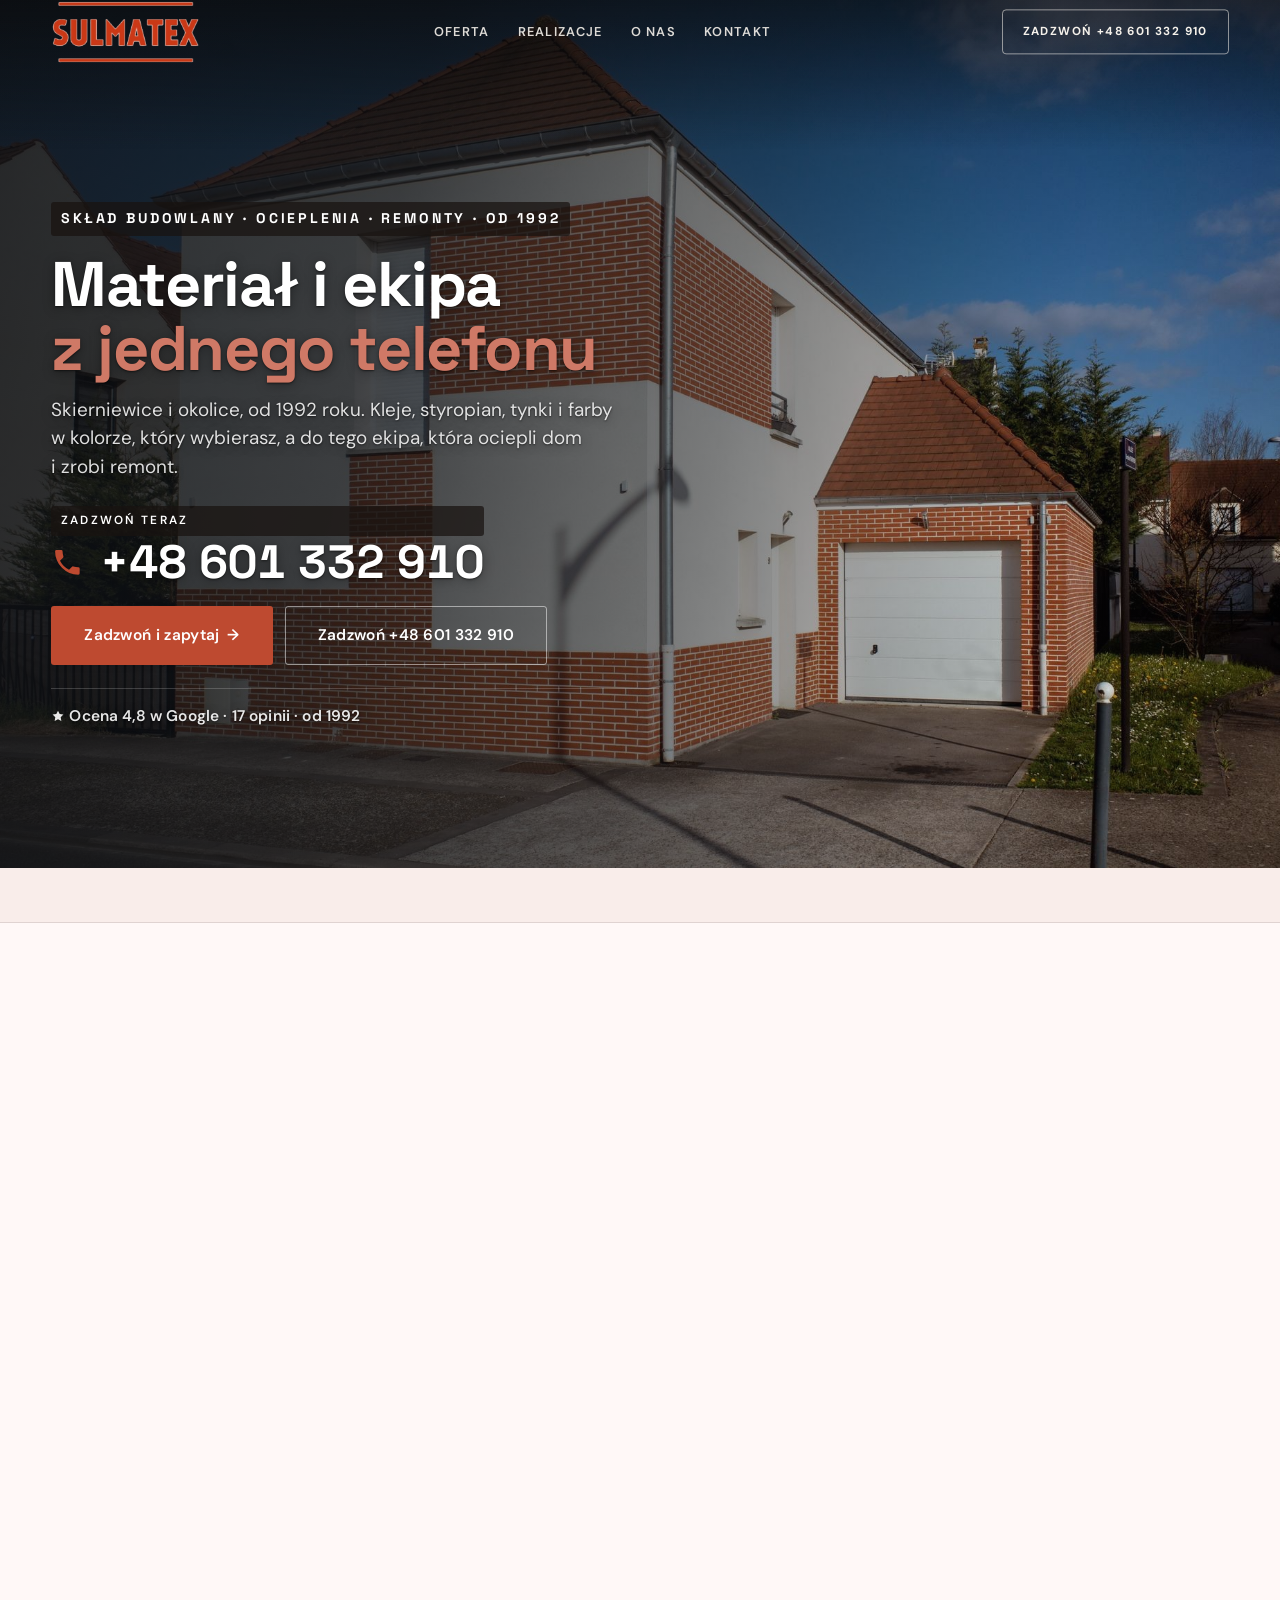
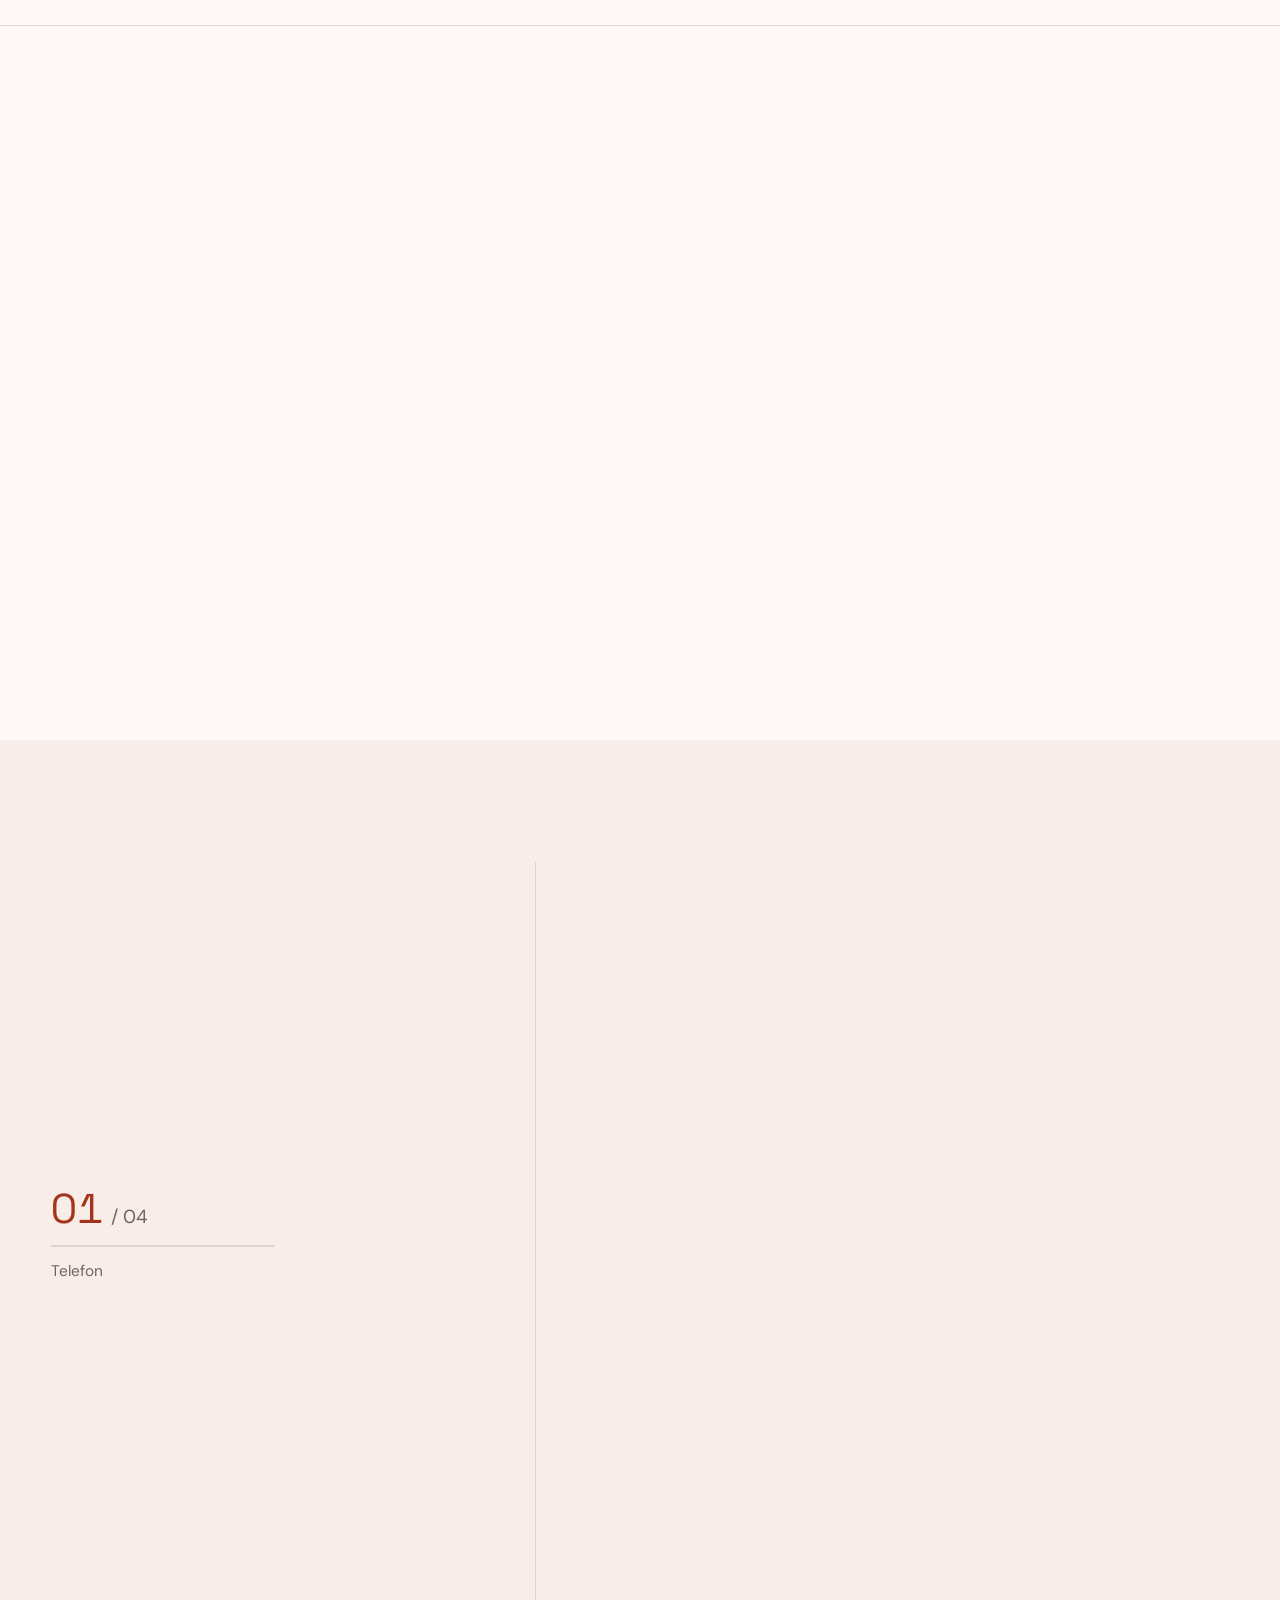
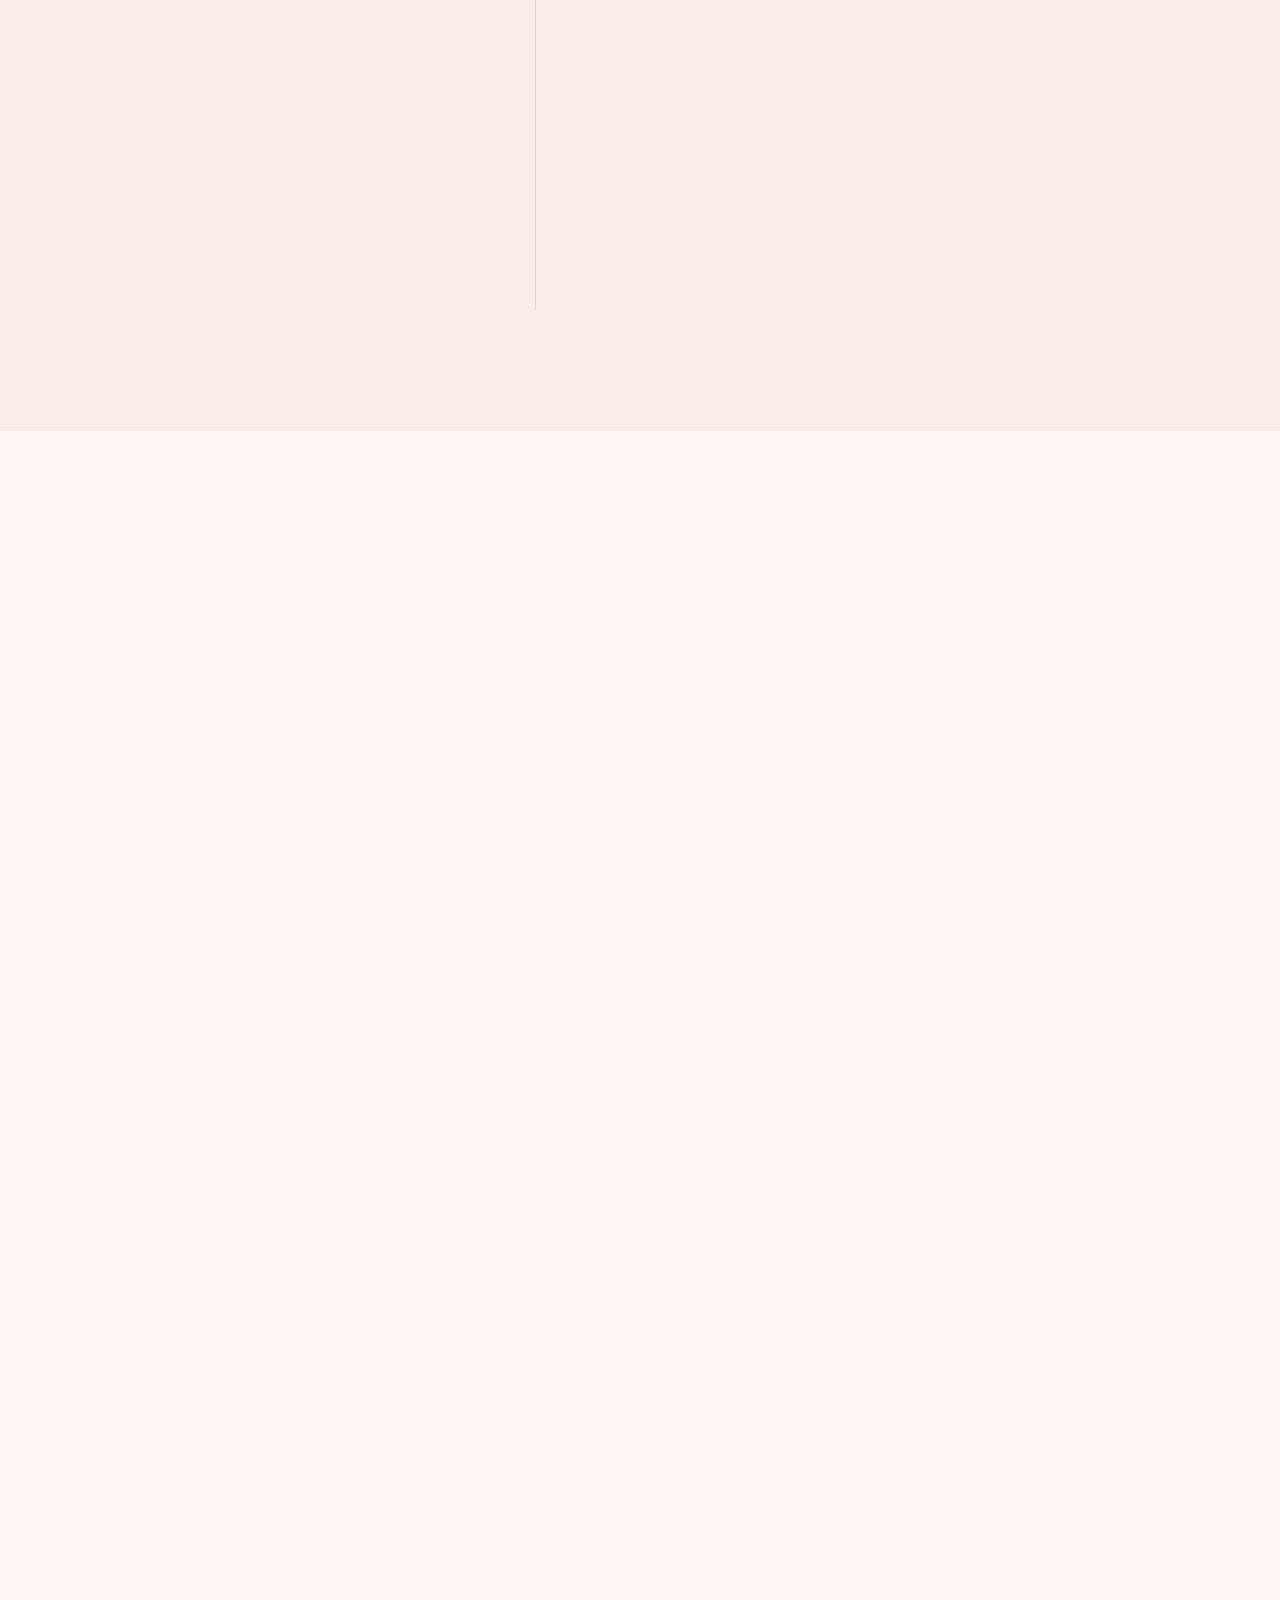
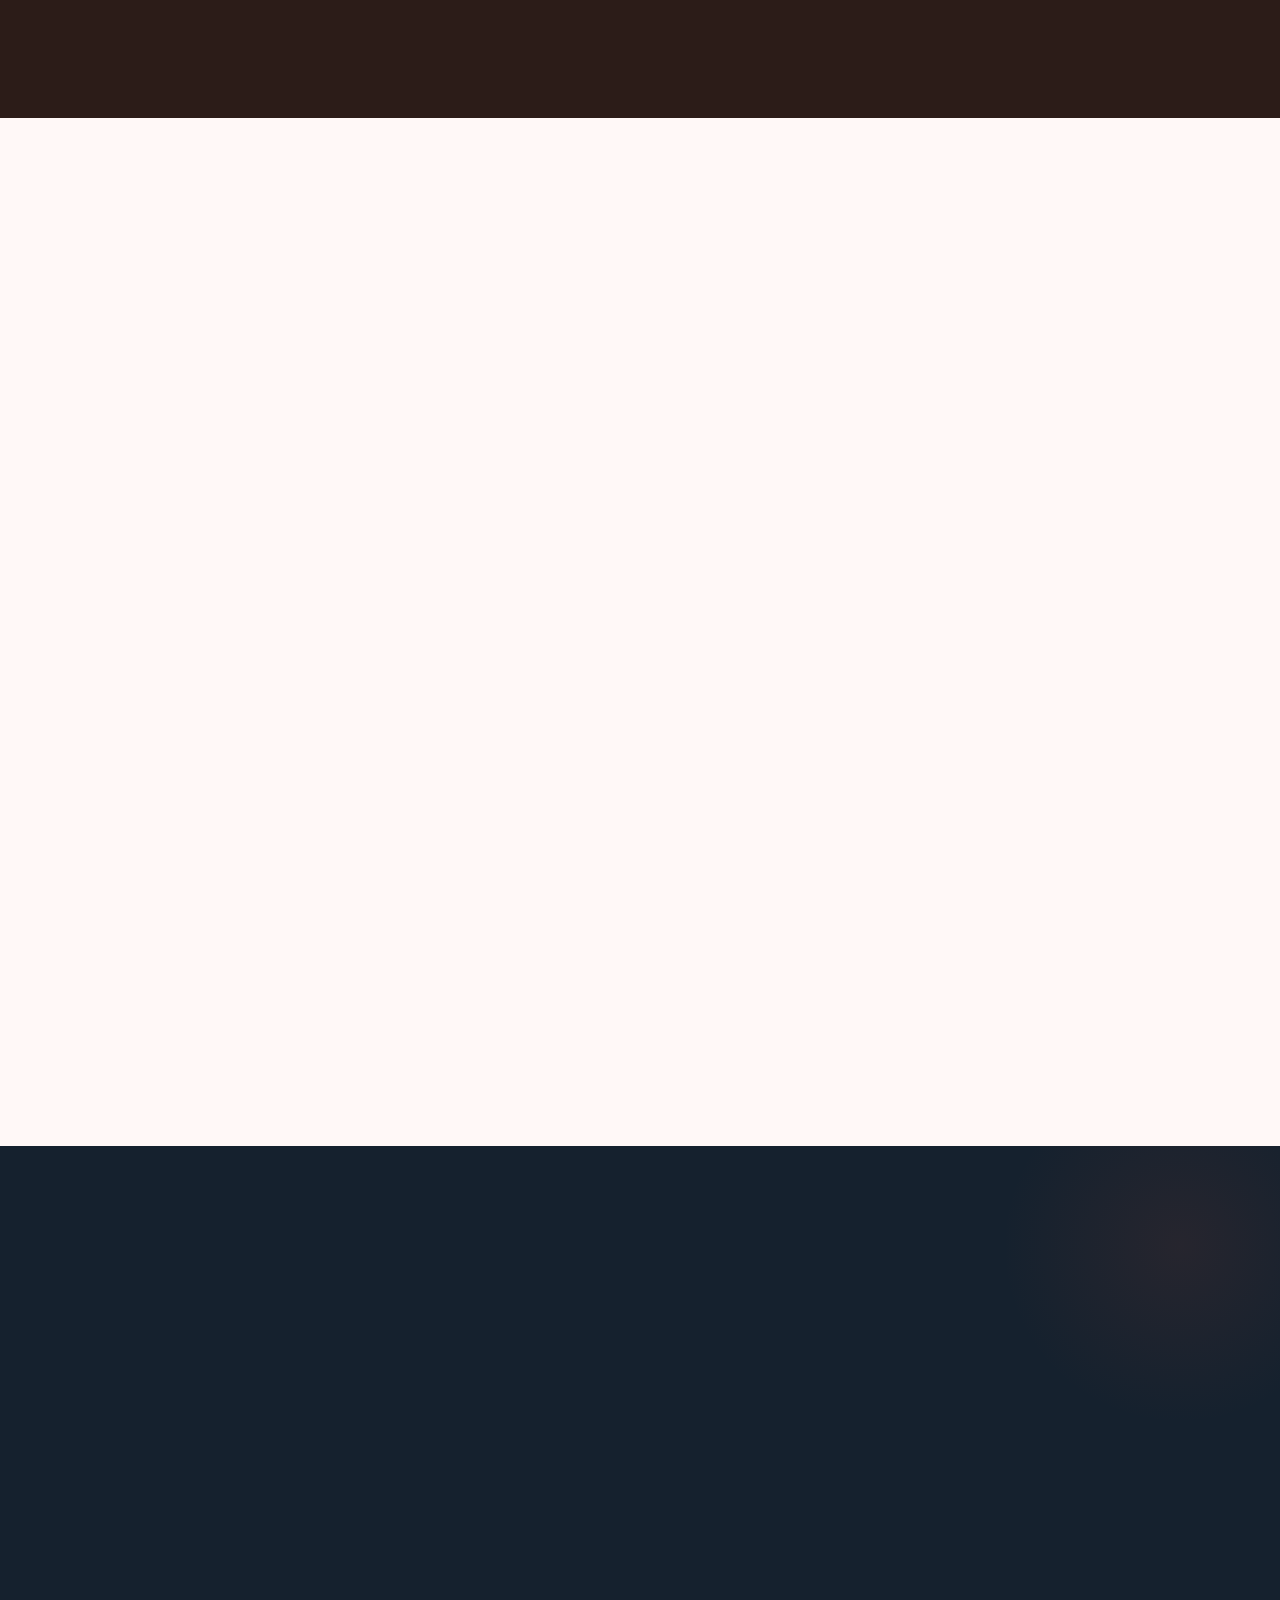
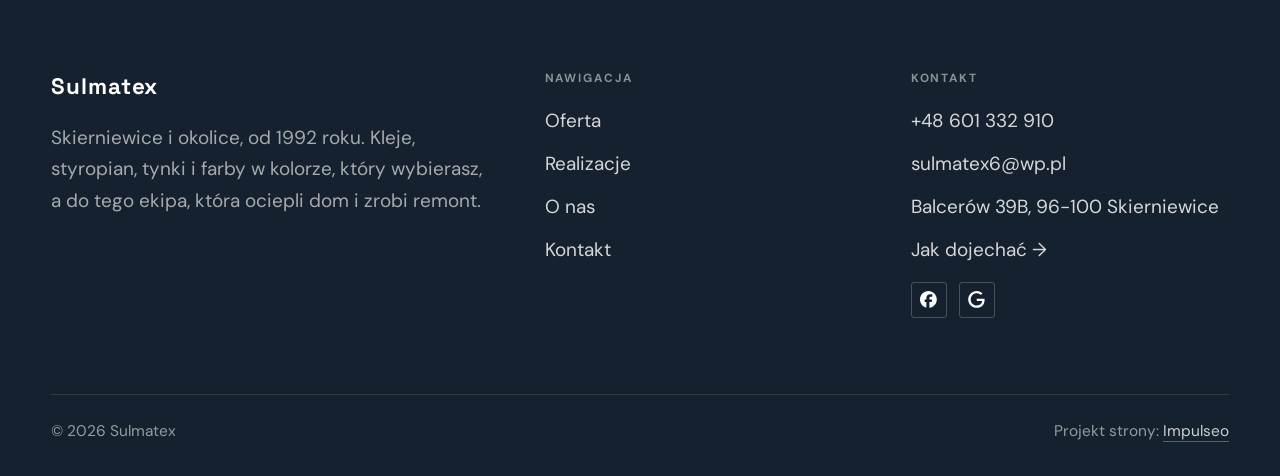
==== index.html @ 5f84e616 "Strona demo: sulmatex" ====
<!DOCTYPE html>
<html lang="pl">
<head>
<meta charset="UTF-8">
<meta name="viewport" content="width=device-width, initial-scale=1.0">
<title>Sulmatex - Materiały budowlane, ocieplenia i remonty · Skierniewice</title>
<meta name="description" content="Sulmatex - skład materiałów budowlanych oraz ocieplenia, tynki i remonty. Skierniewice, od 1992 roku. Kleje, styropian, tynki i farby w wybranym kolorze, dowóz na terenie województwa łódzkiego i mazowieckiego.">
<link rel="canonical" href="https://kris20032.github.io/sulmatex/">
<meta name="robots" content="noindex, nofollow">
<meta property="og:type" content="website">
<meta property="og:locale" content="pl_PL">
<meta property="og:site_name" content="Sulmatex">
<meta property="og:title" content="Sulmatex - Materiały budowlane, ocieplenia i remonty · Skierniewice">
<meta property="og:description" content="Sulmatex - skład materiałów budowlanych oraz ocieplenia, tynki i remonty. Skierniewice, od 1992 roku. Kleje, styropian, tynki i farby w wybranym kolorze, dowóz na terenie województwa łódzkiego i mazowieckiego.">
<meta property="og:url" content="https://kris20032.github.io/sulmatex/">
<meta property="og:image" content="https://kris20032.github.io/sulmatex/img/og.jpg">
<meta property="og:image:width" content="1200">
<meta property="og:image:height" content="630">
<meta name="twitter:card" content="summary_large_image">
<script type="application/ld+json">{"@context": "https://schema.org", "@type": "LocalBusiness", "name": "Sulmatex", "url": "https://kris20032.github.io/sulmatex/", "telephone": "+48601332910", "image": "https://kris20032.github.io/sulmatex/img/og.jpg", "areaServed": "Skierniewice", "sameAs": ["https://maps.google.com/?cid=3609428095485784670&g_mp=Cidnb29nbGUubWFwcy5wbGFjZXMudjEuUGxhY2VzLlNlYXJjaFRleHQQAhgEIAA", "https://www.facebook.com/p/Sulmatex-100064661784393/"]}</script>
<link rel="preconnect" href="https://fonts.googleapis.com">
<link rel="preconnect" href="https://fonts.gstatic.com" crossorigin>
<link href="https://fonts.googleapis.com/css2?family=Space+Grotesk:wght@500;600;700&family=DM+Sans:opsz,wght@9..40,400;9..40,500;9..40,600&display=swap" rel="stylesheet">
<link rel="stylesheet" href="assets/styles.css?v=34078793">
</head>
<body>

<header class="nav">
  <div class="wrap nav-inner">
    <a class="brand brand-has-logo" href="index.html"><img class="brand-logo" src="img/logo.png" alt="Sulmatex" width="884" height="380" decoding="async"></a>
    <nav class="nav-links">
      <a href="oferta.html">Oferta</a>
      <a href="realizacje.html">Realizacje</a>
      <a href="o-nas.html">O nas</a>
      <a href="kontakt.html">Kontakt</a>
      <a href="tel:+48601332910" class="btn btn-accent">Zadzwoń +48 601 332 910</a>
    </nav>
    <button class="nav-toggle" aria-label="Menu"><span></span><span></span><span></span></button>
  </div>
</header>

<main>
<section class="hero-fach">
  <img class="hf-photo" src="img/hero.jpg" fetchpriority="high" data-rotate="img/g2.jpg|img/g3.jpg" alt="Sulmatex" width="1808" height="1168">
  <div class="hf-panel">
    <div class="hf-inner">
      <span class="hf-kicker">Skład budowlany · ocieplenia · remonty · od 1992</span>
      <h1 class="hf-title">Materiał i ekipa <em>z jednego telefonu</em></h1>
      <p class="hf-lead">Skierniewice i okolice, od 1992 roku. Kleje, styropian, tynki i farby w kolorze, który wybierasz, a do tego ekipa, która ociepli dom i zrobi remont.</p>
      <a class="hf-phone" href="tel:+48601332910"><span class="hf-phone-lab">Zadzwoń teraz</span><span class="hf-phone-num"><svg class="ico-tel" width="16" height="16" viewBox="0 0 24 24" fill="none" aria-hidden="true"><path d="M6.6 10.8a15.5 15.5 0 0 0 6.6 6.6l2.2-2.2a1 1 0 0 1 1-.24 11.4 11.4 0 0 0 3.6.58 1 1 0 0 1 1 1V20a1 1 0 0 1-1 1A17 17 0 0 1 3 4a1 1 0 0 1 1-1h3.5a1 1 0 0 1 1 1c0 1.25.2 2.46.58 3.6a1 1 0 0 1-.25 1l-2.23 2.2Z" fill="currentColor"/></svg> +48 601 332 910</span></a>
      <div class="hf-actions">
        <a href="kontakt.html" class="btn btn-accent">Zadzwoń i zapytaj <span class="arr">→</span></a>
        <a href="tel:+48601332910" class="btn btn-ghost hf-ghost">Zadzwoń +48 601 332 910</a>
      </div>
      <div class="hf-trust"><svg class="ico-star" width="14" height="14" viewBox="0 0 24 24" style="vertical-align:-2px" aria-hidden="true"><path d="M12 2.8l2.85 5.8 6.4.93-4.63 4.5 1.1 6.37L12 17.4l-5.72 3 1.1-6.37-4.63-4.5 6.4-.93L12 2.8Z" fill="currentColor"/></svg> Ocena 4,8 w Google · 17 opinii · od 1992</div>
    </div>
  </div>
</section>
<section class="fach-promise">
  <div class="wrap">
    <ul class="fp-row reveal"><li>Od 1992 w Skierniewicach</li><li>Tynk w wybranym kolorze</li><li>Dowóz: łódzkie i mazowieckie</li></ul>
  </div>
</section>
<section class="objawy">
  <div class="wrap">
    <div class="head reveal">
      <span class="eyebrow">Zacznij tutaj</span>
      <h2>Czego potrzebujesz?</h2>
      <p>Zadzwoń i powiedz, co robisz - podpowiemy materiał albo przyjedziemy z ekipą.</p>
    </div>
    <div class="obj-grid">
      <a class="obj-tile reveal" href="kontakt.html"><span class="ot-row"><span class="ot-name">Ocieplenie domu</span><span class="ot-arr" aria-hidden="true">→</span></span></a>
      <a class="obj-tile reveal" href="kontakt.html"><span class="ot-row"><span class="ot-name">Tynk elewacyjny</span><span class="ot-arr" aria-hidden="true">→</span></span></a>
      <a class="obj-tile reveal" href="kontakt.html"><span class="ot-row"><span class="ot-name">Remont wnętrza</span><span class="ot-arr" aria-hidden="true">→</span></span></a>
      <a class="obj-tile reveal" href="kontakt.html"><span class="ot-row"><span class="ot-name">Kleje do styropianu</span><span class="ot-arr" aria-hidden="true">→</span></span></a>
      <a class="obj-tile reveal" href="kontakt.html"><span class="ot-row"><span class="ot-name">Kleje do płytek</span><span class="ot-arr" aria-hidden="true">→</span></span></a>
      <a class="obj-tile reveal" href="kontakt.html"><span class="ot-row"><span class="ot-name">Farby i grunty</span><span class="ot-arr" aria-hidden="true">→</span></span></a>
    </div>
  </div>
</section>
<section class="opinie-mini" aria-label="Opinie klientów">
  <div class="wrap">
    <div class="om-row">
      <div class="om-item reveal"><blockquote>„Jestem bardzo zadowolony z usług i cen Sulmatex.”</blockquote><span class="om-autor">Adrian Sałkowski</span></div>
      <div class="om-item reveal"><blockquote>„Bardzo Profesjonalna Firma Ogólnobudowlana!”</blockquote><span class="om-autor">Bartosz Kowalczyk</span></div>
      <div class="om-item reveal"><blockquote>„Solidny wykonawca, a gdy potrzeba rzetelny dostawca materiałów.”</blockquote><span class="om-autor">OLO</span></div>
    </div>
  </div>
</section>
<section class="gateways-band">
  <div class="wrap">
    <div class="gateways">
      <a href="oferta.html" class="gateway reveal"><img src="img/g1.jpg" alt="Remonty i prace budowlane" loading="lazy" width="1880" height="1253" decoding="async"><span class="g-ttl">Remonty i prace budowlane</span></a>
      <a href="oferta.html" class="gateway reveal"><img src="img/g4.jpg" alt="Farby, grunty i chemia" loading="lazy" width="1880" height="1253" decoding="async"><span class="g-ttl">Farby, grunty i chemia</span></a>
      <a href="oferta.html" class="gateway reveal"><img src="img/g5.jpg" alt="Kleje i zaprawy" loading="lazy" width="1880" height="1253" decoding="async"><span class="g-ttl">Kleje i zaprawy</span></a>
    </div>
  </div>
</section>
<section class="proces proces-os fachowcy">
  <div class="wrap proc-grid">
    <div class="proc-side">
      <div class="head reveal">
        <span class="eyebrow">Jak pracujemy</span>
        <h2>Wiesz, na czym stoisz - na każdym etapie</h2>
        <p>Od pierwszego telefonu do odbioru roboty - krok po kroku.</p>
      </div>
      <div class="proc-count" aria-hidden="true"><span class="pc-cur">01</span><span class="pc-all">/ 04</span></div>
      <div class="proc-bar" aria-hidden="true"><i></i></div>
      <p class="proc-now" aria-hidden="true">Telefon</p>
    </div>
    <ol class="proces-line">
      <li class="reveal"><span class="pno">01</span><h3>Telefon</h3><p>Mówisz, co robisz: ocieplenie, tynk, remont albo sam zakup materiału.</p></li>
      <li class="reveal"><span class="pno">02</span><h3>Wycena</h3><p>Liczymy materiał, a gdy robota jest po naszej stronie, także robociznę. Cenę znasz przed startem.</p></li>
      <li class="reveal"><span class="pno">03</span><h3>Kolor i materiał</h3><p>Wybierasz kolor tynku lub farby, a my kompletujemy kleje, siatkę i styropian.</p></li>
      <li class="reveal"><span class="pno">04</span><h3>Dowóz albo ekipa</h3><p>Przywozimy materiał na terenie łódzkiego i mazowieckiego albo przyjeżdżamy z ekipą i robimy całość.</p></li>
    </ol>
  </div>
</section>
<section>
  <div class="wrap">
    <div class="head reveal">
      <span class="eyebrow">Realizacje</span>
      <h2>Elewacje, wnętrza i materiał</h2>
      <p>Prace, którymi się zajmujemy, i towar z naszego składu.</p>
    </div>
    <div class="gallery">
      <div class="tile t-two3 reveal"><img src="img/g6.jpg" alt="Sulmatex" loading="lazy" width="1880" height="1253" decoding="async"></div>
      <div class="tile t-third reveal"><img src="img/g7.jpg" alt="Sulmatex" loading="lazy" width="1880" height="1253" decoding="async"></div>
      <div class="tile t-third reveal"><img src="img/g8.jpg" alt="Sulmatex" loading="lazy" width="1880" height="1255" decoding="async"></div>
      <div class="tile t-third reveal"><img src="img/g9.jpg" alt="Sulmatex" loading="lazy" width="1880" height="1255" decoding="async"></div>
      <div class="tile t-third reveal"><img src="img/g10.jpg" alt="Sulmatex" loading="lazy" width="1880" height="1253" decoding="async"></div>
    </div>
    <div style="margin-top:var(--space-7)" class="reveal"><a href="realizacje.html" class="btn btn-accent">Pełna galeria <span class="arr">→</span></a></div>
  </div>
</section>
<section class="fach-uslugi">
  <div class="wrap">
    <div class="head reveal">
      <span class="eyebrow">Oferta</span>
      <h2>Usługi i materiał w jednym miejscu</h2>
      <p>Z tym dzwonią do nas najczęściej. Wycenę podajemy przez telefon.</p>
    </div>
    <ul class="fu-list">
      <li class="fu-row reveal"><div class="fu-name">Ocieplenie domu</div><div class="fu-desc">Styropian, klej, siatka i tynk na elewację. Materiał bierzemy z własnego składu, więc wiesz, co idzie na ścianę.</div><a class="fu-cta" href="kontakt.html">Wycena <span class="arr">→</span></a></li>
      <li class="fu-row reveal"><div class="fu-name">Tynki i malowanie elewacji</div><div class="fu-desc">Tynk silikonowy, akrylowy albo mozaikowy w kolorze, który wybierasz. Kładziemy go sami albo wydajemy Twojej ekipie.</div><a class="fu-cta" href="kontakt.html">Wycena <span class="arr">→</span></a></li>
      <li class="fu-row reveal"><div class="fu-name">Remonty i prace budowlane</div><div class="fu-desc">Remonty wnętrz i prace ogólnobudowlane. Przyjeżdżamy, oglądamy i mówimy, ile to potrwa i ile kosztuje.</div><a class="fu-cta" href="kontakt.html">Wycena <span class="arr">→</span></a></li>
      <li class="fu-row reveal"><div class="fu-name">Kleje i zaprawy</div><div class="fu-desc">Kleje do styropianu i siatki oraz kleje do płytek i gresu, także na ogrzewanie podłogowe.</div><a class="fu-cta" href="kontakt.html">Wycena <span class="arr">→</span></a></li>
      <li class="fu-row reveal"><div class="fu-name">Styropian</div><div class="fu-desc">Płyty KnaufTherm na fasadę, dach i podłogę. Liczymy, ile metrów sześciennych naprawdę zejdzie.</div><a class="fu-cta" href="kontakt.html">Wycena <span class="arr">→</span></a></li>
      <li class="fu-row reveal"><div class="fu-name">Farby, grunty i chemia</div><div class="fu-desc">Farby do wnętrz i elewacyjne, grunty, siatka z włókna szklanego, piana montażowa i kleje poliuretanowe.</div><a class="fu-cta" href="kontakt.html">Wycena <span class="arr">→</span></a></li>
    </ul>
    <div style="margin-top:var(--space-7)" class="reveal"><a href="oferta.html" class="btn btn-ghost">Pełna oferta <span class="arr">→</span></a></div>
  </div>
</section>
<section class="stopklatka" aria-hidden="true">
  <div class="stk-bg" style="background-image:url(img/g11.jpg)"></div>
</section>
<section class="opinie">
  <div class="wrap">
    <div class="head center reveal">
      <span class="eyebrow">Opinie</span>
      <h2>Co mówią klienci</h2>
    </div>
    <p class="op-meta reveal"><span class="g-badge"><svg class="gb-ico" viewBox="0 0 24 24" width="18" height="18" aria-hidden="true"><path fill="#4285F4" d="M22.56 12.25c0-.78-.07-1.53-.2-2.25H12v4.26h5.92c-.26 1.37-1.04 2.53-2.21 3.31v2.77h3.57c2.08-1.92 3.28-4.74 3.28-8.09z"/><path fill="#34A853" d="M12 23c2.97 0 5.46-.98 7.28-2.66l-3.57-2.77c-.98.66-2.23 1.06-3.71 1.06-2.86 0-5.29-1.93-6.16-4.53H2.18v2.84C3.99 20.53 7.7 23 12 23z"/><path fill="#FBBC05" d="M5.84 14.09c-.22-.66-.35-1.36-.35-2.09s.13-1.43.35-2.09V7.07H2.18C1.43 8.55 1 10.22 1 12s.43 3.45 1.18 4.93l2.85-2.22.81-.62z"/><path fill="#EA4335" d="M12 5.38c1.62 0 3.06.56 4.21 1.64l3.15-3.15C17.45 2.09 14.97 1 12 1 7.7 1 3.99 3.47 2.18 7.07l3.66 2.84c.87-2.6 3.3-4.53 6.16-4.53z"/></svg><b class="gb-ocena">4,8</b><svg class="gb-stars" viewBox="0 0 90 18" width="74" height="14.8" aria-hidden="true"><g fill="currentColor" opacity=".26"><path transform="translate(0,0)" d="M9 1.6l2.2 4.46 4.92.72-3.56 3.47.84 4.9L9 12.74l-4.4 2.31.84-4.9L1.88 6.68l4.92-.72L9 1.6Z"/><path transform="translate(18,0)" d="M9 1.6l2.2 4.46 4.92.72-3.56 3.47.84 4.9L9 12.74l-4.4 2.31.84-4.9L1.88 6.68l4.92-.72L9 1.6Z"/><path transform="translate(36,0)" d="M9 1.6l2.2 4.46 4.92.72-3.56 3.47.84 4.9L9 12.74l-4.4 2.31.84-4.9L1.88 6.68l4.92-.72L9 1.6Z"/><path transform="translate(54,0)" d="M9 1.6l2.2 4.46 4.92.72-3.56 3.47.84 4.9L9 12.74l-4.4 2.31.84-4.9L1.88 6.68l4.92-.72L9 1.6Z"/><path transform="translate(72,0)" d="M9 1.6l2.2 4.46 4.92.72-3.56 3.47.84 4.9L9 12.74l-4.4 2.31.84-4.9L1.88 6.68l4.92-.72L9 1.6Z"/></g><clipPath id="gs960"><rect x="0" y="0" width="86.4" height="18"/></clipPath><g fill="#FBBC04" clip-path="url(#gs960)"><path transform="translate(0,0)" d="M9 1.6l2.2 4.46 4.92.72-3.56 3.47.84 4.9L9 12.74l-4.4 2.31.84-4.9L1.88 6.68l4.92-.72L9 1.6Z"/><path transform="translate(18,0)" d="M9 1.6l2.2 4.46 4.92.72-3.56 3.47.84 4.9L9 12.74l-4.4 2.31.84-4.9L1.88 6.68l4.92-.72L9 1.6Z"/><path transform="translate(36,0)" d="M9 1.6l2.2 4.46 4.92.72-3.56 3.47.84 4.9L9 12.74l-4.4 2.31.84-4.9L1.88 6.68l4.92-.72L9 1.6Z"/><path transform="translate(54,0)" d="M9 1.6l2.2 4.46 4.92.72-3.56 3.47.84 4.9L9 12.74l-4.4 2.31.84-4.9L1.88 6.68l4.92-.72L9 1.6Z"/><path transform="translate(72,0)" d="M9 1.6l2.2 4.46 4.92.72-3.56 3.47.84 4.9L9 12.74l-4.4 2.31.84-4.9L1.88 6.68l4.92-.72L9 1.6Z"/></g></svg><span class="gb-txt">17 opinii w Google</span></span></p>
    <p class="op-meta reveal"><a class="op-google" href="https://maps.google.com/?cid=3609428095485784670&amp;g_mp=Cidnb29nbGUubWFwcy5wbGFjZXMudjEuUGxhY2VzLlNlYXJjaFRleHQQAhgEIAA" target="_blank" rel="noopener"><svg class="op-g-ico" viewBox="0 0 24 24" width="17" height="17" aria-hidden="true"><path fill="#4285F4" d="M22.56 12.25c0-.78-.07-1.53-.2-2.25H12v4.26h5.92c-.26 1.37-1.04 2.53-2.21 3.31v2.77h3.57c2.08-1.92 3.28-4.74 3.28-8.09z"/><path fill="#34A853" d="M12 23c2.97 0 5.46-.98 7.28-2.66l-3.57-2.77c-.98.66-2.23 1.06-3.71 1.06-2.86 0-5.29-1.93-6.16-4.53H2.18v2.84C3.99 20.53 7.7 23 12 23z"/><path fill="#FBBC05" d="M5.84 14.09c-.22-.66-.35-1.36-.35-2.09s.13-1.43.35-2.09V7.07H2.18C1.43 8.55 1 10.22 1 12s.43 3.45 1.18 4.93l2.85-2.22.81-.62z"/><path fill="#EA4335" d="M12 5.38c1.62 0 3.06.56 4.21 1.64l3.15-3.15C17.45 2.09 14.97 1 12 1 7.7 1 3.99 3.47 2.18 7.07l3.66 2.84c.87-2.6 3.3-4.53 6.16-4.53z"/></svg><span>Zobacz opinie w Google</span><span class="arr">→</span></a></p>
    <div class="opinie-grid">
      <figure class="op-card reveal"><span class="op-star"><svg class="ico-star" width="14" height="14" viewBox="0 0 24 24" style="vertical-align:-2px" aria-hidden="true"><path d="M12 2.8l2.85 5.8 6.4.93-4.63 4.5 1.1 6.37L12 17.4l-5.72 3 1.1-6.37-4.63-4.5 6.4-.93L12 2.8Z" fill="currentColor"/></svg><svg class="ico-star" width="14" height="14" viewBox="0 0 24 24" style="vertical-align:-2px" aria-hidden="true"><path d="M12 2.8l2.85 5.8 6.4.93-4.63 4.5 1.1 6.37L12 17.4l-5.72 3 1.1-6.37-4.63-4.5 6.4-.93L12 2.8Z" fill="currentColor"/></svg><svg class="ico-star" width="14" height="14" viewBox="0 0 24 24" style="vertical-align:-2px" aria-hidden="true"><path d="M12 2.8l2.85 5.8 6.4.93-4.63 4.5 1.1 6.37L12 17.4l-5.72 3 1.1-6.37-4.63-4.5 6.4-.93L12 2.8Z" fill="currentColor"/></svg><svg class="ico-star" width="14" height="14" viewBox="0 0 24 24" style="vertical-align:-2px" aria-hidden="true"><path d="M12 2.8l2.85 5.8 6.4.93-4.63 4.5 1.1 6.37L12 17.4l-5.72 3 1.1-6.37-4.63-4.5 6.4-.93L12 2.8Z" fill="currentColor"/></svg><svg class="ico-star" width="14" height="14" viewBox="0 0 24 24" style="vertical-align:-2px" aria-hidden="true"><path d="M12 2.8l2.85 5.8 6.4.93-4.63 4.5 1.1 6.37L12 17.4l-5.72 3 1.1-6.37-4.63-4.5 6.4-.93L12 2.8Z" fill="currentColor"/></svg></span><blockquote>Jestem bardzo zadowolony z usług i cen Sulmatex. Nie wyobrażam sobie przyszłych remontów bez współpracy z nimi. Chłopaki znają się na robocie a przy okazji przebijają ceną konkurencję. Polecam każdemu!</blockquote><span class="op-autor">Adrian Sałkowski</span></figure>
      <figure class="op-card reveal"><span class="op-star"><svg class="ico-star" width="14" height="14" viewBox="0 0 24 24" style="vertical-align:-2px" aria-hidden="true"><path d="M12 2.8l2.85 5.8 6.4.93-4.63 4.5 1.1 6.37L12 17.4l-5.72 3 1.1-6.37-4.63-4.5 6.4-.93L12 2.8Z" fill="currentColor"/></svg><svg class="ico-star" width="14" height="14" viewBox="0 0 24 24" style="vertical-align:-2px" aria-hidden="true"><path d="M12 2.8l2.85 5.8 6.4.93-4.63 4.5 1.1 6.37L12 17.4l-5.72 3 1.1-6.37-4.63-4.5 6.4-.93L12 2.8Z" fill="currentColor"/></svg><svg class="ico-star" width="14" height="14" viewBox="0 0 24 24" style="vertical-align:-2px" aria-hidden="true"><path d="M12 2.8l2.85 5.8 6.4.93-4.63 4.5 1.1 6.37L12 17.4l-5.72 3 1.1-6.37-4.63-4.5 6.4-.93L12 2.8Z" fill="currentColor"/></svg><svg class="ico-star" width="14" height="14" viewBox="0 0 24 24" style="vertical-align:-2px" aria-hidden="true"><path d="M12 2.8l2.85 5.8 6.4.93-4.63 4.5 1.1 6.37L12 17.4l-5.72 3 1.1-6.37-4.63-4.5 6.4-.93L12 2.8Z" fill="currentColor"/></svg><svg class="ico-star" width="14" height="14" viewBox="0 0 24 24" style="vertical-align:-2px" aria-hidden="true"><path d="M12 2.8l2.85 5.8 6.4.93-4.63 4.5 1.1 6.37L12 17.4l-5.72 3 1.1-6.37-4.63-4.5 6.4-.93L12 2.8Z" fill="currentColor"/></svg></span><blockquote>Bardzo Profesjonalna Firma Ogólnobudowlana! Świetne podejście do klienta indywidualnego, super zorganizowana ekipa fachowców! Serdecznie Polecam!</blockquote><span class="op-autor">Bartosz Kowalczyk</span></figure>
      <figure class="op-card reveal"><span class="op-star"><svg class="ico-star" width="14" height="14" viewBox="0 0 24 24" style="vertical-align:-2px" aria-hidden="true"><path d="M12 2.8l2.85 5.8 6.4.93-4.63 4.5 1.1 6.37L12 17.4l-5.72 3 1.1-6.37-4.63-4.5 6.4-.93L12 2.8Z" fill="currentColor"/></svg><svg class="ico-star" width="14" height="14" viewBox="0 0 24 24" style="vertical-align:-2px" aria-hidden="true"><path d="M12 2.8l2.85 5.8 6.4.93-4.63 4.5 1.1 6.37L12 17.4l-5.72 3 1.1-6.37-4.63-4.5 6.4-.93L12 2.8Z" fill="currentColor"/></svg><svg class="ico-star" width="14" height="14" viewBox="0 0 24 24" style="vertical-align:-2px" aria-hidden="true"><path d="M12 2.8l2.85 5.8 6.4.93-4.63 4.5 1.1 6.37L12 17.4l-5.72 3 1.1-6.37-4.63-4.5 6.4-.93L12 2.8Z" fill="currentColor"/></svg><svg class="ico-star" width="14" height="14" viewBox="0 0 24 24" style="vertical-align:-2px" aria-hidden="true"><path d="M12 2.8l2.85 5.8 6.4.93-4.63 4.5 1.1 6.37L12 17.4l-5.72 3 1.1-6.37-4.63-4.5 6.4-.93L12 2.8Z" fill="currentColor"/></svg><svg class="ico-star" width="14" height="14" viewBox="0 0 24 24" style="vertical-align:-2px" aria-hidden="true"><path d="M12 2.8l2.85 5.8 6.4.93-4.63 4.5 1.1 6.37L12 17.4l-5.72 3 1.1-6.37-4.63-4.5 6.4-.93L12 2.8Z" fill="currentColor"/></svg></span><blockquote>Solidny wykonawca, a gdy potrzeba rzetelny dostawca materiałów. Majsterpol, mieszalnia, blachy, kleje, idzie się dogadać.</blockquote><span class="op-autor">OLO</span></figure>
    </div>
  </div>
</section>
<section class="cta">
  <div class="wrap">
    <div class="reveal">
      <span class="eyebrow">Współpraca</span>
      <h2>Potrzebujesz materiału albo ekipy?</h2>
      <p>Zadzwoń lub napisz - przyjedziemy, obejrzymy i podamy jasną cenę. Bez zobowiązań.</p>
    </div>
    <div class="cta-actions reveal">
      <a href="kontakt.html" class="btn btn-light">Zadzwoń i zapytaj <span class="arr">→</span></a>
      <a href="tel:+48601332910" class="btn btn-ghost btn-ghost-cta">+48 601 332 910</a>
    </div>
  </div>
</section>
</main>

<footer>
  <div class="wrap">
    <div class="foot-grid">
      <div class="foot-brand">
        <div class="name">Sulmatex</div>
        <p>Skierniewice i okolice, od 1992 roku. Kleje, styropian, tynki i farby w kolorze, który wybierasz, a do tego ekipa, która ociepli dom i zrobi remont.</p>
      </div>
      <div class="foot-col">
        <h4>Nawigacja</h4>
        <a href="oferta.html">Oferta</a>
        <a href="realizacje.html">Realizacje</a>
        <a href="o-nas.html">O nas</a>
        <a href="kontakt.html">Kontakt</a>
      </div>
      <div class="foot-col">
        <h4>Kontakt</h4>
        <a href="tel:+48601332910">+48 601 332 910</a>
        <a href="mailto:sulmatex6@wp.pl">sulmatex6@wp.pl</a>
        <p>Balcerów 39B, 96-100 Skierniewice</p>
        <a href="https://maps.google.com/?cid=3609428095485784670&g_mp=Cidnb29nbGUubWFwcy5wbGFjZXMudjEuUGxhY2VzLlNlYXJjaFRleHQQAhgEIAA" target="_blank" rel="noopener">Jak dojechać →</a>
      <div class="foot-soc">
        <a class="soc" href="https://www.facebook.com/p/Sulmatex-100064661784393/" target="_blank" rel="noopener" aria-label="Facebook - Sulmatex"><svg viewBox="0 0 24 24" aria-hidden="true" focusable="false"><path d="M9.101 23.691v-7.98H6.627v-3.667h2.474v-1.58c0-4.085 1.848-5.978 5.858-5.978.401 0 .955.042 1.468.103a8.68 8.68 0 0 1 1.141.195v3.325a8.623 8.623 0 0 0-.653-.036 26.805 26.805 0 0 0-.733-.009c-.707 0-1.259.096-1.675.309a1.686 1.686 0 0 0-.679.622c-.258.42-.374.995-.374 1.752v1.297h3.919l-.386 2.103-.287 1.564h-3.246v8.245C19.396 23.238 24 18.179 24 12.044c0-6.627-5.373-12-12-12s-12 5.373-12 12c0 5.628 3.874 10.35 9.101 11.647Z" fill="currentColor"/></svg></a>
        <a class="soc" href="https://maps.google.com/?cid=3609428095485784670&g_mp=Cidnb29nbGUubWFwcy5wbGFjZXMudjEuUGxhY2VzLlNlYXJjaFRleHQQAhgEIAA" target="_blank" rel="noopener" aria-label="Google - Sulmatex"><svg viewBox="0 0 24 24" aria-hidden="true" focusable="false"><path d="M12.48 10.92v3.28h7.84c-.24 1.84-.853 3.187-1.787 4.133-1.147 1.147-2.933 2.4-6.053 2.4-4.827 0-8.6-3.893-8.6-8.72s3.773-8.72 8.6-8.72c2.6 0 4.507 1.027 5.907 2.347l2.307-2.307C18.747 1.44 16.133 0 12.48 0 5.867 0 .307 5.387.307 12s5.56 12 12.173 12c3.573 0 6.267-1.173 8.373-3.36 2.16-2.16 2.84-5.213 2.84-7.667 0-.76-.053-1.467-.173-2.053H12.48z" fill="currentColor"/></svg></a>
      </div>
      </div>
    </div>
    <div class="foot-bot">
      <span>© 2026 Sulmatex</span>
      <span>Projekt strony: <a class="foot-credit" href="https://impulseo.pl" target="_blank" rel="noopener">Impulseo</a></span>
    </div>
  </div>
</footer>
<div class="sticky-call"><a class="sc-call" href="tel:+48601332910"><svg class="ico-tel" width="16" height="16" viewBox="0 0 24 24" fill="none" aria-hidden="true"><path d="M6.6 10.8a15.5 15.5 0 0 0 6.6 6.6l2.2-2.2a1 1 0 0 1 1-.24 11.4 11.4 0 0 0 3.6.58 1 1 0 0 1 1 1V20a1 1 0 0 1-1 1A17 17 0 0 1 3 4a1 1 0 0 1 1-1h3.5a1 1 0 0 1 1 1c0 1.25.2 2.46.58 3.6a1 1 0 0 1-.25 1l-2.23 2.2Z" fill="currentColor"/></svg> Zadzwoń</a><a class="sc-quote" href="kontakt.html">Zadzwoń i zapytaj</a></div>
<div class="demo-wazne" data-do="2026-11-15" data-cykl="3" hidden><svg class="dw-ico" width="13" height="13" viewBox="0 0 24 24" fill="none" aria-hidden="true"><circle cx="12" cy="12" r="8.6" stroke="currentColor" stroke-width="1.8"/><path d="M12 7.2V12l3.3 2" stroke="currentColor" stroke-width="1.8" stroke-linecap="round"/></svg><span class="dw-txt"></span></div>

<script src="assets/main.js"></script>
</body>
</html>
---- assets/styles.css ----
/* ============================================================
   STOLBASZ — premium, architektoniczny B2B fit-out
   Jasna paleta, zero brązu. System wg premium-web-craft.
   Projekt strony: Impulseo (impulseo.pl)
   ============================================================ */

:root{
  /* PALETA — jasna, architektoniczna, chłodna */
  --paper:#F4F6F8;          /* główne tło */
  --paper-2:#E7EBEF;        /* sekcje alternatywne (chłodny jasny szary) */
  --paper-3:#E7EBEF;        /* delikatne wypełnienia */
  --ink:#15212E;            /* tekst główny — chłodny grafit */
  --ink-soft:#243443;       /* nagłówki drugorzędne */
  --muted:#6B7785;          /* tekst poboczny */
  --line:rgba(21,33,46,.12);/* hairline */
  --accent:#E8A317;         /* stonowany petrol-slate — jedyny akcent */
  --accent-d:#C9870C;
  --accent-soft:rgba(232,163,23,.10);
  --dark:#15212E;           /* sekcje ciemne (stopka/CTA) */

  /* HOVER ZDJĘĆ — JEDEN standard dla całego silnika (decyzja K. 04.08.2026, artefakt z wariantami).
     AKTUALNE (K.+Szymon 09.08.2026, wybór z artefaktu 6 wariantów): zoom 1.05 przy 1.4s -
     przy tak długim czasie mocniejszy kadr NIE skacze, tylko „oddycha". Poprzedni standard
     (1.02 / .55s z 04.08) odbierany jako dynamiczny i szybki.
     Spoczynek lekko przygaszony, ale TYLKO tam, gdzie jest mysz (@media hover:hover) —
     na telefonie zdjęcia zostają w pełnej jasności. */
  --img-zoom:1.05;                   /* K.+Szymon 09.08: wariant F z artefaktu porównawczego */
  --img-rest:brightness(.95) saturate(.99);
  --img-hot:brightness(1.06) saturate(1.05);
  --img-dur:1.4s;                    /* K.+Szymon 09.08 (wariant F): powoli = elegancko */
  --img-ease:cubic-bezier(.16,.84,.44,1);  /* miękki ogon, efekt „oddychania" */

  /* ODSTĘPY — skala 4/8 */
  --space-1:4px; --space-2:8px; --space-3:12px; --space-4:16px; --space-5:24px;
  --space-6:32px; --space-7:48px; --space-8:64px; --space-9:96px; --space-10:128px;

  /* TYPOGRAFIA — fluid clamp() (skala podbita 16.07.2026: większe, czytelniejsze litery — uwaga Adama) */
  --text-sm:clamp(.9rem,.87rem + .12vw,1rem);
  --text-base:clamp(1.08rem,1.04rem + .18vw,1.2rem);
  --text-lg:clamp(1.24rem,1.15rem + .34vw,1.44rem);
  --text-h3:clamp(1.34rem,1.22rem + .55vw,1.66rem);
  --text-h2:clamp(2.1rem,1.66rem + 2.1vw,3.1rem);
  --text-h1:clamp(2.9rem,2.1rem + 4vw,5.1rem);

  /* PROMIENIE — architektoniczne, raczej ostre */
  --r-sm:3px; --r-md:6px; --r-lg:10px;

  /* RUCH */
  --ease:cubic-bezier(.25,.46,.45,.94); --dur:.24s;

  /* CIENIE — miękkie, warstwowe */
  --sh-sm:0 1px 2px rgba(16,24,32,.04), 0 2px 8px rgba(16,24,32,.05);
  --sh-md:0 2px 6px rgba(16,24,32,.05), 0 12px 28px -8px rgba(16,24,32,.12);
  --sh-lg:0 6px 14px rgba(16,24,32,.07), 0 26px 56px -18px rgba(16,24,32,.22);

  --hairline:1px solid var(--line);

  --font-display:'Space Grotesk','Inter',sans-serif;
  --font-body:'DM Sans','Inter',sans-serif;
}

*{box-sizing:border-box;margin:0;padding:0}
html{scroll-behavior:smooth}
body{
  font-family:var(--font-body);
  font-size:var(--text-base);
  line-height:1.65;
  color:var(--ink);
  background:var(--paper);
  -webkit-font-smoothing:antialiased;
  text-rendering:optimizeLegibility;
}
img{max-width:100%;height:auto;display:block}  /* height:auto = width/height z atrybutów trzyma proporcje (TOP#12) */
a{color:inherit;text-decoration:none}

.wrap{width:min(92%,1180px);margin-inline:auto}
section{padding-block:clamp(52px,6.5vw,96px)}

h1,h2,h3{font-family:var(--font-display);font-weight:700;line-height:1.08;letter-spacing:-.02em;color:var(--ink)}
h1{font-size:var(--text-h1);letter-spacing:-.035em}
h2{font-size:var(--text-h2);letter-spacing:-.025em}
h3{font-size:var(--text-h3)}
/* MIARA — długość wiersza. WCAG 2.2 SC 1.4.8: max 80 znaków; Butterick: 45–90.
   68ch daje realnie 72–78 znaków polskiego tekstu, czyli z zapasem pod granicą.
   Wcześniej limit miał TYLKO <p> — <li>, <blockquote> i <dd> nie miały żadnego,
   i to jedyny powód, dla którego 23 bloki na dwóch oddanych stronach jadą po
   83–106 znaków w wierszu (pomiar 07.08.2026, bramka `miara`).
   ⚠️ Listy i definicje ograniczamy TYLKO bez klasy: `ul`/`ol` z klasą to u nas
   układ (siatki kafli, menu), a nie tekst ciągły — tam miarę wyznacza układ. */
/* 60ch, nie 68ch (K. 10.08): po zmianie fontów na węższe kroje (DM Sans i spółka)
   w 68ch mieściło się ~90 znaków - bramka pikselowa słusznie zgłaszała przekroczenie
   granicy 80. Pomiar na żywej przeglądarce: 60ch = 90 znaków, 53ch = ~78 znaków, czyli normę WCAG 1.4.8. */
:root{ --miara:53ch }
p{max-width:min(100%,var(--miara))}
blockquote,
ul:not([class])>li, ol:not([class])>li,
dl:not([class])>dd{max-width:min(100%,var(--miara))}

/* ⚠️ Świadomie BEZ wyjątku `.tile p,.card p,.svc p{max-width:none}`, choć nasuwa się sam:
   te akapity BYŁY już ograniczone (stare `p{max-width:65ch}`), więc „wyjątek" nie odblokowałby
   niczego nowego — tylko ROZLUŹNIŁ stan sprzed zmiany na wszystkich demach naraz.
   `figcaption` żadna z reguł wyżej nie dotyczy, więc też nie potrzebuje zwolnienia. */

/* ŁAMANIE. `balance` wyrównuje długości wierszy w nagłówku, `pretty` pilnuje ostatniego
   wiersza akapitu, żeby nie został w nim jeden wyraz. Obsługiwane od Chrome 117 /
   Safari 17.5; starsze przeglądarki po prostu ignorują tę własność.
   `text-wrap:pretty` nie występowało dotąd ANI RAZ w silniku ani w repo klientów. */
h1,h2,h3,.lead,.lede{text-wrap:balance}
p,li,blockquote,dd{text-wrap:pretty}

.eyebrow{
  font-family:var(--font-body);
  font-size:var(--text-sm);
  font-weight:600;
  letter-spacing:.18em;
  text-transform:uppercase;
  color:var(--accent);
  display:inline-flex;align-items:center;gap:var(--space-3);
}
/* flex:none + margin-top = kreska trzyma się PIERWSZEJ linii. Wcześniej align-items:center
   centrowało ją względem całego bloku i przy zawinięciu (długi kicker typu
   „…WNĘTRZ · LESZNO · OD 2019") druga linia lądowała z brzydkim wcięciem. */
.eyebrow{align-items:flex-start}
.eyebrow>*,.eyebrow{text-wrap:balance}   /* dlugi kicker lamal sie na sierote typu samo „2019" w drugiej linii */
.eyebrow::before{content:"";width:28px;height:1px;background:var(--accent);display:inline-block;flex:none;margin-top:.62em}

.muted{color:var(--muted)}
.lead{font-size:var(--text-lg);line-height:1.55;color:var(--ink-soft);max-width:50ch}

/* ---------- BUTTONS ---------- */
.btn{
  display:inline-flex;align-items:center;gap:var(--space-2);
  font-weight:600;font-size:var(--text-sm);letter-spacing:.02em;
  padding:var(--space-4) var(--space-6);
  border-radius:var(--r-sm);
  transition:transform var(--dur) var(--ease),box-shadow var(--dur) var(--ease),background var(--dur) var(--ease);
  cursor:pointer;border:1px solid transparent;
}
.btn-accent{background:var(--accent);color:#fff;box-shadow:var(--sh-sm)}
.btn-accent:hover{background:var(--accent-d);transform:translateY(-2px);box-shadow:var(--sh-md)}
.btn-accent:active{transform:translateY(0);box-shadow:var(--sh-sm)}
.btn-ghost{background:transparent;color:var(--ink);border-color:var(--line)}
.btn-ghost:hover{border-color:var(--accent);color:var(--accent);transform:translateY(-2px)}
.btn-light{background:#fff;color:var(--ink);box-shadow:var(--sh-sm)}
.btn-light:hover{transform:translateY(-2px);box-shadow:var(--sh-md)}
.btn .arr{transition:transform var(--dur) var(--ease)}
.btn:hover .arr{transform:translateX(4px)}

/* ---------- NAV ---------- */
.nav{
  position:sticky;top:0;z-index:50;
  background:color-mix(in srgb,var(--paper) 88%,transparent);
  backdrop-filter:saturate(140%) blur(10px);
  border-bottom:var(--hairline);
}
.nav-inner{display:flex;align-items:center;justify-content:space-between;gap:var(--space-5);height:72px}
/* ANTY-NACHODZENIE (K. 05.08.2026): długa nazwa firmy + przycisk z pełnym numerem nie mieściły się w pasku
   i flex ściskał linki PONIŻEJ ich treści - "Kontakt" wchodził na ramkę "Zadzwoń +48 ...". Teraz ustępuje
   nazwa marki (skrót wielokropkiem), a menu i przycisk nigdy się nie kurczą ani nie zachodzą na siebie. */
.brand{display:flex;flex-direction:column;line-height:1;min-width:0;flex:0 1 auto}
.brand .name{font-family:var(--font-display);font-weight:800;font-size:1.35rem;letter-spacing:.04em;white-space:nowrap;overflow:hidden;text-overflow:ellipsis}
.brand .sub{font-size:.62rem;letter-spacing:.34em;text-transform:uppercase;color:var(--muted);margin-top:5px;white-space:nowrap;overflow:hidden;text-overflow:ellipsis}
.nav-links{display:flex;align-items:center;gap:var(--space-6);flex:0 0 auto}
.nav-links a{font-size:var(--text-sm);font-weight:500;color:var(--ink-soft);position:relative;padding-block:4px;white-space:nowrap;transition:color var(--dur) var(--ease)}
.nav-links a::after{content:"";position:absolute;left:0;bottom:0;width:0;height:1.5px;background:var(--accent);transition:width var(--dur) var(--ease)}
.nav-links a:hover,.nav-links a.active{color:var(--ink)}
.nav-links a:hover::after,.nav-links a.active::after{width:100%}
.nav-links .btn{padding:var(--space-2) var(--space-5)}
/* przyciski w nav: właściwy kolor (przebij .nav-links a) + bez podkreślenia */
.nav-links a.btn-accent{color:#fff}
.nav-links a.btn-ghost,.nav-links a.btn-light{color:var(--ink)}
/* CTA w pasku: NIE podkreślenie spod linków menu, ale ten sam przelatujący błysk,
   co na wszystkich innych przyciskach (zgłoszenie K. 13.08.2026 - „na hero jest efekt
   światła przechodzącego przez przycisk, na navbarze go nie ma, a mają być identyczne").
   Reguła `.nav-links a::after` jest silniejsza od `.btn::after`, więc trzeba jej
   geometrię wyzerować i wpisać połysk z nazwy - samo `display:none` gasiło efekt. */
.nav-links a.btn::after{
  display:block;content:"";position:absolute;inset:0;z-index:-1;pointer-events:none;
  width:auto;height:auto;border-radius:inherit;   /* kasuje geometrię podkreślenia (width:0;height:1.5px) */
  background:linear-gradient(100deg,transparent 32%,rgba(255,255,255,.20) 50%,transparent 68%);
  translate:-120% 0}
@media (prefers-reduced-motion:no-preference){
  .nav-links a.btn:hover::after{translate:120% 0;transition:translate .75s var(--mt-ease,cubic-bezier(.16,.84,.44,1))}
}
.nav-toggle{display:none;background:none;border:none;cursor:pointer;flex-direction:column;gap:5px;padding:8px}
.nav-toggle span{width:24px;height:2px;background:var(--ink);transition:var(--dur)}
/* Ciasny zakres MIĘDZY menu mobilnym a pełnym pulpitem: zbijamy odstępy i nazwę marki,
   żeby wszystko zmieściło się naturalnie, zanim w ogóle dojdzie do skracania wielokropkiem. */
@media(max-width:1280px) and (min-width:921px){
  .nav-links{gap:var(--space-4)}
  .nav-links .btn{padding:var(--space-2) var(--space-4)}
  .brand .name{font-size:1.15rem}
}

/* ---------- HERO (split) ---------- */
.hero{position:relative;overflow:hidden;border-bottom:var(--hairline)}
.hero-grid{display:grid;grid-template-columns:1.05fr .95fr;gap:clamp(24px,4vw,60px);align-items:center;
  padding-block:clamp(36px,4.5vw,64px)}
.hero-copy .eyebrow{margin-bottom:var(--space-5)}
.hero-copy h1{margin-bottom:var(--space-5)}
.hero-copy .lead{margin-bottom:var(--space-7)}
.hero-actions{display:flex;flex-wrap:wrap;gap:var(--space-4)}
.hero-art{position:relative;aspect-ratio:4/3;border-radius:var(--r-lg);overflow:hidden;box-shadow:var(--sh-lg)}
.hero-art img{width:100%;height:100%;object-fit:cover}
.hero-art::after{content:"";position:absolute;inset:0;background:linear-gradient(180deg,transparent 55%,rgba(18,24,28,.28))}
.hero-badge{position:absolute;left:var(--space-5);bottom:var(--space-5);z-index:2;
  background:rgba(252,252,251,.94);backdrop-filter:blur(4px);
  border-radius:var(--r-md);padding:var(--space-4) var(--space-5);box-shadow:var(--sh-md);max-width:78%}
.hero-badge strong{display:block;font-family:var(--font-display);font-size:1rem;letter-spacing:-.01em}
.hero-badge span{font-size:var(--text-sm);color:var(--muted)}

/* ---------- HERO duży / kinowy (strona główna) ---------- */
.hero-cine{position:relative;min-height:clamp(560px,82vh,840px);min-height:clamp(560px,82svh,840px);display:flex;align-items:center;overflow:hidden;border-bottom:var(--hairline)}
.hero-cine>img{position:absolute;inset:0;width:100%;height:100%;object-fit:cover;z-index:0}
.hero-cine::after{content:"";position:absolute;inset:0;z-index:1;
  background:linear-gradient(95deg,rgba(13,18,23,.86) 0%,rgba(13,18,23,.64) 32%,rgba(13,18,23,.24) 62%,rgba(13,18,23,.04) 100%)}
.hero-cine .wrap{position:relative;z-index:2;padding-block:var(--space-8)}
.hero-cine .hero-copy{max-width:660px}
.hero-cine .eyebrow{color:#fff;margin-bottom:var(--space-5)}
.hero-cine .eyebrow::before{background:#fff}
.hero-cine h1{color:#fff;margin-bottom:var(--space-5);font-size:clamp(2.9rem,2rem + 4.4vw,5.2rem);text-wrap:balance}
.hero-cine .lead{color:rgba(255,255,255,.92);max-width:48ch;margin-bottom:var(--space-7)}
.hero-cine .hero-actions{display:flex;flex-wrap:wrap;gap:var(--space-4)}
/* NISKIE OKNO (laptop z dokiem i paskami przeglądarki ma ~700-780 px wysokości widoku):
   H1 do 5.2rem + długi lead nie mieściły się i przyciski wypadały POD krawędź ekranu -
   klient widział stronę bez ani jednego CTA. Skalujemy w dół, zamiast przycinać treść. */
@media(min-width:821px) and (max-height:820px){
  .hero-cine{min-height:clamp(520px,94svh,780px)}
  .hero-cine .wrap{padding-block:var(--space-6)}
  .hero-cine h1{font-size:clamp(2.2rem,1.5rem + 2.6vw,3.6rem);margin-bottom:var(--space-4)}
  .hero-cine .eyebrow{margin-bottom:var(--space-4)}
  .hero-cine .lead{margin-bottom:var(--space-5);max-width:44ch}
}
@media(max-width:680px){
  .hero-cine{min-height:clamp(520px,76vh,640px);min-height:clamp(520px,76svh,640px);align-items:flex-end}
  .hero-cine::after{background:linear-gradient(0deg,rgba(13,18,23,.9) 6%,rgba(13,18,23,.45) 55%,rgba(13,18,23,.25) 100%)}
  .hero-cine .wrap{padding-bottom:var(--space-9)}
  /* TELEFON (~90% oglądających): lead potrafił zająć 8 linii i zepchnąć CTA poza pierwszy ekran.
     Zwężamy interlinię i skalę - treści nie ucinamy, bo to ona sprzedaje. */
  .hero-cine .lead{font-size:.98rem;line-height:1.5;margin-bottom:var(--space-5)}
  .hero-cine .eyebrow{font-size:.72rem;letter-spacing:.13em;margin-bottom:var(--space-4)}
  .hero-cine .eyebrow::before{width:20px}
  .hero-cine h1{margin-bottom:var(--space-4)}
}

/* full-bleed hero variant (podstrony) */
.pagehead{position:relative;min-height:46vh;min-height:46svh;display:flex;align-items:flex-end;overflow:hidden;border-bottom:var(--hairline)}
.pagehead img{position:absolute;inset:0;width:100%;height:100%;object-fit:cover}
/* 10.08.2026 (decyzja K.): mocniejsze przyciemnienie + cień pod tekstem. Bramka mierzyła na
   nagłówkach podstron 3,38-3,43:1 przy wymaganych 4,5 — jasne zdjęcie (hala, śnieg, niebo)
   podchodziło pod biały tekst. Zdjęcia klientów są różne, więc kontrast musi dawać WARSTWA,
   a nie szczęśliwy dobór kadru. */
.pagehead::after{content:"";position:absolute;inset:0;background:linear-gradient(180deg,rgba(18,24,28,.40),rgba(18,24,28,.76))}
.pagehead .wrap{position:relative;z-index:2;padding-block:var(--space-9);color:#fff}
.pagehead h1{color:#fff;max-width:18ch;text-shadow:0 2px 16px rgba(0,0,0,.55)}
.pagehead .eyebrow{color:#fff}
.pagehead .eyebrow::before{background:#fff}
.pagehead p{color:rgba(255,255,255,.92);margin-top:var(--space-4);max-width:54ch;text-shadow:0 1px 12px rgba(0,0,0,.5)}

/* ---------- STRIP (pasek skrótów / liczby) ---------- */
.strip{background:var(--dark);color:#fff}
/* PASEK HASEŁ — standard 04.08.2026 (decyzja K.): 5 haseł w JEDNYM rzędzie, tekst WYŚRODKOWANY,
   węższe marginesy boczne niż reszta strony (pasek ma iść szerzej), równe wysokości kolumn. */
.strip .wrap{width:min(96%,1440px);display:grid;grid-template-columns:repeat(5,1fr);
  gap:var(--space-5);padding-block:var(--space-7);align-items:stretch}
.strip .item .k{font-family:var(--font-display);font-size:clamp(1.05rem,.82rem + .85vw,1.55rem);
  font-weight:800;letter-spacing:-.02em;color:#fff;line-height:1.18;text-wrap:balance}
.strip .item .v{font-size:var(--text-sm);color:rgba(255,255,255,.66);margin-top:var(--space-2);line-height:1.4}
.strip .item{border-left:2px solid var(--accent);padding-inline:var(--space-4);
  text-align:center;display:flex;flex-direction:column;justify-content:center}
/* liczba kolumn = liczba haseł, żeby ostatnie nie zostawało samo w drugim rzędzie.
   Klasę n-N nadaje multipage.py; domyślnie (bez klasy) pasek jest 5-kolumnowy. */
.strip.n-2 .wrap{grid-template-columns:repeat(2,1fr)}
.strip.n-3 .wrap{grid-template-columns:repeat(3,1fr)}
.strip.n-4 .wrap{grid-template-columns:repeat(4,1fr);gap:var(--space-6)}
.strip.n-4 .item .k{font-size:clamp(1.3rem,1rem + 1.1vw,2rem)}
.strip.n-6 .wrap{grid-template-columns:repeat(6,1fr);gap:var(--space-4)}
.strip.n-6 .item .k{font-size:clamp(.98rem,.8rem + .7vw,1.35rem)}
/* równe łamanie: zamiast "długa linia + jedno słowo" obie linie zbliżonej długości */
.strip .item .k{text-wrap:balance}

/* ---------- SECTION HEAD ---------- */
.head{max-width:48rem;margin-bottom:var(--space-8)}
.head.center{margin-inline:auto;text-align:center}
.head .eyebrow{margin-bottom:var(--space-4)}
.head h2{margin-bottom:var(--space-4)}
.head p{color:var(--muted);font-size:var(--text-lg);line-height:1.55}
.head.center p{margin-inline:auto}

/* ---------- INTRO SPLIT ---------- */
.split{display:grid;grid-template-columns:.92fr 1.08fr;gap:clamp(28px,5vw,80px);align-items:center}
.split.rev{grid-template-columns:1.08fr .92fr}
.split.rev .split-art{order:-1}
.split-art{position:relative;aspect-ratio:5/4;border-radius:var(--r-lg);overflow:hidden;box-shadow:var(--sh-lg)}
.split-art img{width:100%;height:100%;object-fit:cover}
.split-copy h2{margin-bottom:var(--space-5)}
.split-copy p+p{margin-top:var(--space-4)}
.split-copy .btn{margin-top:var(--space-6)}

/* ---------- SERVICES (zakres) ---------- */
.svc-grid{display:grid;grid-template-columns:repeat(auto-fit,minmax(280px,1fr));gap:var(--space-5)}
.svc{background:#fff;border:var(--hairline);border-radius:var(--r-md);padding:var(--space-7) var(--space-6);
  transition:transform var(--dur) var(--ease),box-shadow var(--dur) var(--ease),border-color var(--dur) var(--ease);
  position:relative;overflow:hidden}
.svc::before{content:"";position:absolute;left:0;top:0;width:3px;height:0;background:var(--accent);transition:height var(--dur) var(--ease)}
.svc:hover{transform:translateY(-4px);box-shadow:var(--sh-md);border-color:transparent}
.svc:hover::before{height:100%}
.svc .ic{font-family:var(--font-display);font-size:.8rem;font-weight:700;letter-spacing:.12em;color:var(--accent);margin-bottom:var(--space-4)}
.svc h3{margin-bottom:var(--space-3);font-size:1.22rem}
.svc p{color:var(--muted);font-size:var(--text-base);line-height:1.6}

/* big detailed service rows */
.svc-row{display:grid;grid-template-columns:.8fr 1.2fr;gap:clamp(20px,4vw,60px);align-items:center;padding-block:var(--space-8)}
.svc-row+.svc-row{border-top:var(--hairline)}
.svc-row.rev{grid-template-columns:1.2fr .8fr}
/* Naprzemienny układ wierszy oferty: co drugi wiersz ma zdjęcie po PRAWEJ.
   Było `order:-1` — martwy kod, bo zdjęcie i tak jest pierwszym dzieckiem w HTML,
   więc wszystkie wiersze wyglądały identycznie (zdjęcie zawsze z lewej), a `rev`
   zmieniało tylko szerokość kolumn. Znalezione 29.07.2026 przy różnicowaniu kierunków
   animacji (pomiar pozycji: art.mid 390/502 przy row.mid 756 — zawsze lewa strona). */
.svc-row.rev .svc-row-art{order:2}
.svc-row-art{aspect-ratio:4/3;border-radius:var(--r-md);overflow:hidden;box-shadow:var(--sh-md)}
.svc-row-art img{width:100%;height:100%;object-fit:cover}
.svc-row h3{font-size:1.5rem;margin-bottom:var(--space-4)}
.svc-row .num{font-family:var(--font-display);font-size:.85rem;font-weight:700;letter-spacing:.14em;color:var(--accent);display:block;margin-bottom:var(--space-3)}
.svc-row ul{list-style:none;margin-top:var(--space-4);display:flex;flex-direction:column;gap:var(--space-2)}
.svc-row li{position:relative;padding-left:var(--space-5);color:var(--muted);font-size:var(--text-base)}
.svc-row li::before{content:"";position:absolute;left:0;top:.62em;width:8px;height:1px;background:var(--accent)}

/* ---------- GALLERY (realizacje) ---------- */
.gallery{display:grid;grid-template-columns:repeat(12,1fr);gap:var(--space-4);grid-auto-rows:200px}
/* GALERIA MASONRY — pionowe zdjęcia (portrety beauty/wellness) bez przycinania: kolumny, height auto */
.gallery-masonry{column-count:3;column-gap:var(--space-4)}
@media(max-width:900px){.gallery-masonry{column-count:2}}
@media(max-width:560px){.gallery-masonry{column-count:1}}
.gallery-masonry .m-tile{break-inside:avoid;margin:0 0 var(--space-4);padding:0;position:relative;overflow:hidden;border-radius:var(--r-md);border:1px solid var(--line)}
.gallery-masonry .m-tile img{width:100%;height:auto;display:block}
.gallery-masonry .m-tile .cap{position:absolute;left:0;right:0;bottom:0;padding:var(--space-4);color:#fff;background:linear-gradient(0deg,rgba(0,0,0,.55),transparent);font-size:var(--text-sm)}
.gallery-masonry .m-tile .cap small{display:block;font-weight:400;opacity:.78;letter-spacing:.04em;text-transform:uppercase;font-size:.66rem;margin-top:3px}
.tile{position:relative;overflow:hidden;border-radius:var(--r-md);box-shadow:var(--sh-sm);
  transition:transform var(--dur) var(--ease),box-shadow var(--dur) var(--ease)}
.tile img{width:100%;height:100%;object-fit:cover;
  transition:transform var(--img-dur) var(--img-ease),filter var(--img-dur) var(--img-ease)}
.tile:hover{box-shadow:var(--sh-md)}
.tile .cap{position:absolute;left:0;right:0;bottom:0;padding:var(--space-5) var(--space-4) var(--space-4);
  /* mocniejszy spad + cien pod tekstem: na JASNYCH zdjeciach klienta (biale fronty, sciany)
     slaby gradient dawal kontrast ~1.5:1 zamiast wymaganych 3.6:1 (bramka wygladu, 10.08.2026) */
  background:linear-gradient(transparent 10%,rgba(18,24,28,.55) 40%,rgba(18,24,28,.88) 68%,rgba(18,24,28,.99));color:#fff;
  text-shadow:0 1px 2px rgba(0,0,0,.85),0 2px 10px rgba(0,0,0,.55);
  font-size:var(--text-sm);font-weight:600;letter-spacing:.01em;
  opacity:0;transform:translateY(8px);transition:var(--dur) var(--ease)}
.tile:hover .cap{opacity:1;transform:translateY(0)}
.tile .cap small{display:block;font-weight:400;opacity:.78;letter-spacing:.04em;text-transform:uppercase;font-size:.66rem;margin-top:3px}
/* bento spans */
.t-wide{grid-column:span 6}
.t-tall{grid-column:span 6;grid-row:span 2}
.t-std{grid-column:span 6}
.t-third{grid-column:span 4}
.t-two3{grid-column:span 8}

/* ---------- TRUST / WIARYGODNOŚĆ ---------- */
.trust{background:var(--paper-2)}
.trust-grid{display:grid;grid-template-columns:repeat(auto-fit,minmax(240px,1fr));gap:var(--space-5);margin-top:var(--space-7)}
.trust-card{background:#fff;border-radius:var(--r-md);padding:var(--space-7) var(--space-6);box-shadow:var(--sh-sm);border-top:3px solid var(--accent)}
.trust-card .big{font-family:var(--font-display);font-size:clamp(1.8rem,1.3rem + 1.6vw,2.6rem);font-weight:800;letter-spacing:-.02em;color:var(--ink);line-height:1}
.trust-card h3{font-size:1.12rem;margin:var(--space-3) 0 var(--space-2)}
.trust-card p{color:var(--muted);font-size:var(--text-base);line-height:1.55}

/* ---------- CTA band ---------- */
.cta{background:var(--dark);color:#fff;position:relative;overflow:hidden}
/* telefon w CTA: na ciemnym tle biały (domyślnie), rodziny z JASNYM tłem CTA
   nadpisują to u siebie - wcześniej kolor siedział w stylu inline i wygrywał z rodziną. */
.cta .btn-ghost-cta{color:#fff;border-color:rgba(255,255,255,.3)}
.cta .wrap{display:grid;grid-template-columns:1.4fr .6fr;gap:var(--space-7);align-items:center;position:relative;z-index:2}
.cta h2{color:#fff;max-width:20ch}
.cta p{color:rgba(255,255,255,.74);margin-top:var(--space-4)}
.cta-actions{display:flex;flex-direction:column;gap:var(--space-3);align-items:flex-start}
.cta::before{content:"";position:absolute;right:-80px;top:-80px;width:360px;height:360px;border-radius:50%;
  background:radial-gradient(circle,var(--accent-soft),transparent 70%)}

/* ---------- CONTACT ---------- */
.contact-grid{display:grid;grid-template-columns:.85fr 1.15fr;gap:clamp(28px,4vw,56px);align-items:start}
.info-list{display:flex;flex-direction:column;gap:var(--space-2)}
.info-row{display:flex;gap:var(--space-4);align-items:flex-start;padding-block:var(--space-4);border-bottom:var(--hairline)}
.info-row .ic{flex:none;width:42px;height:42px;display:grid;place-items:center;border-radius:50%;
  background:var(--accent-soft);color:var(--accent);font-size:1.05rem}
.info-row .lbl{font-size:.72rem;letter-spacing:.14em;text-transform:uppercase;color:var(--muted)}
.info-row .val{font-weight:600;font-size:var(--text-base);margin-top:2px}
.info-row a.val:hover{color:var(--accent)}
.map{border:none;border-radius:var(--r-lg);box-shadow:var(--sh-md);width:100%;height:100%;min-height:380px;filter:grayscale(.2) contrast(1.02)}
.form{background:#fff;border:var(--hairline);border-radius:var(--r-lg);padding:clamp(24px,3vw,40px);box-shadow:var(--sh-sm)}
.form .fld{margin-bottom:var(--space-5)}
.form label{display:block;font-size:var(--text-sm);font-weight:600;margin-bottom:var(--space-2)}
.form input,.form textarea{width:100%;font-family:inherit;font-size:var(--text-base);color:var(--ink);
  padding:var(--space-4);border:var(--hairline);border-radius:var(--r-sm);background:var(--paper);transition:border-color var(--dur)}
.form input:focus,.form textarea:focus{outline:none;border-color:var(--accent);background:#fff}
.form textarea{resize:vertical;min-height:120px}
.form .note{font-size:var(--text-sm);color:var(--muted);margin-top:var(--space-3)}

/* ---------- FOOTER ---------- */
footer{background:var(--dark);color:#fff;padding-block:var(--space-9) var(--space-6)}
.foot-grid{display:grid;grid-template-columns:1.4fr 1fr 1fr;gap:var(--space-7);margin-bottom:var(--space-8)}
.foot-brand .name{font-family:var(--font-display);font-weight:800;font-size:1.4rem;letter-spacing:.04em}
.foot-brand p{color:rgba(255,255,255,.62);margin-top:var(--space-4);font-size:var(--text-base);max-width:38ch}
.foot-col h4{font-size:.74rem;letter-spacing:.16em;text-transform:uppercase;color:rgba(255,255,255,.5);margin-bottom:var(--space-4)}
.foot-col a,.foot-col p{display:block;color:rgba(255,255,255,.82);font-size:var(--text-base);margin-bottom:var(--space-3)}
.foot-col a:hover{color:#fff}
.foot-bot{border-top:1px solid rgba(255,255,255,.12);padding-top:var(--space-5);display:flex;justify-content:space-between;flex-wrap:wrap;gap:var(--space-3);
  font-size:var(--text-sm);color:rgba(255,255,255,.55)}
.foot-bot a:hover{color:#fff}
/* Podpis w stopce = klikalny link do impulseo.pl (31.07.2026). Ma być WIDOCZNIE klikalny,
   ale nie krzyczeć - stąd sam kolor jaśniejszy + delikatne podkreślenie na najeździe. */
.foot-bot a.foot-credit{color:rgba(255,255,255,.78);text-decoration:none;border-bottom:1px solid rgba(255,255,255,.28)}
.foot-bot a.foot-credit:hover{color:#fff;border-bottom-color:#fff}

/* ---------- REVEAL ---------- */
.reveal{opacity:0;transform:translateY(22px);transition:opacity .6s var(--ease),transform .6s var(--ease)}
.reveal.in{opacity:1;transform:none}

/* ---------- RESPONSIVE ---------- */
@media(max-width:920px){
  .hero-grid,.split,.split.rev,.svc-row,.svc-row.rev,.cta .wrap,.contact-grid,.foot-grid{grid-template-columns:1fr}
  .split.rev .split-art,.svc-row.rev .svc-row-art{order:0}
  .hero-art{aspect-ratio:16/10;max-height:420px}
  .strip .wrap,.strip.n-2 .wrap,.strip.n-3 .wrap,.strip.n-4 .wrap,.strip.n-6 .wrap{grid-template-columns:repeat(2,1fr);gap:var(--space-6)}
  .strip .item .k,.strip.n-6 .item .k{font-size:clamp(1.3rem,1.1rem + 1vw,2rem)}
  .gallery{grid-auto-rows:180px}
  .t-wide,.t-tall,.t-std,.t-third,.t-two3{grid-column:span 6}
  .t-tall{grid-row:span 1}
  .cta-actions{flex-direction:row;flex-wrap:wrap}
  .foot-grid{gap:var(--space-6)}
}
@media(max-width:680px){
  .nav-links{position:fixed;inset:72px 0 auto 0;background:var(--paper);flex-direction:column;align-items:stretch;
    gap:0;padding:var(--space-4) 6%;border-bottom:var(--hairline);box-shadow:var(--sh-md);
    transform:translateY(-120%);transition:transform var(--dur) var(--ease)}
  .nav-links.open{transform:translateY(0)}
  .nav-links a{padding-block:var(--space-4);border-bottom:var(--hairline)}
  .nav-links .btn{margin-top:var(--space-3);justify-content:center}
  .nav-toggle{display:flex}
  .strip .wrap,.strip.n-2 .wrap,.strip.n-3 .wrap,.strip.n-4 .wrap,.strip.n-6 .wrap{grid-template-columns:1fr}
  .gallery{grid-template-columns:repeat(6,1fr)}
  .foot-grid{grid-template-columns:1fr}
}
@media(prefers-reduced-motion:reduce){
  /* audyt 09.08 TOP#14: samo skrócenie duration przy animacji INFINITE = stroboskop
     (pętla .01ms miga ekranem); iteration-count:1 gasi pętlę naprawdę. Pseudoelementy
     też - tła hero (gastro/studio) animują ::before/img, blanket na * ich nie łapał. */
  *,*::before,*::after{animation-duration:.01ms!important;animation-iteration-count:1!important;animation-delay:0s!important;transition:none!important}
  .reveal{opacity:1!important;transform:none!important}
  html{scroll-behavior:auto}
}

/* ============================================================
   PREMIUM LAYER — destylat deep-researchu branż (anty-AI, spokój).
   Zmienne STOLBASZ (--accent/--ink/--paper/--line/--dark). Ruch ledwo
   zauważalny, krzywa cubic-bezier(.16,.84,.44,1); prefers-reduced-motion
   pokryte blanketem wyżej. Karty hairline zamiast cieni = #1 sygnał „nie-AI".
   ============================================================ */

/* więcej oddechu między sekcjami (liderzy: 110-130px) */
section{padding-block:clamp(64px,8vw,128px)}

/* 1) Aksamitny reveal — dłuższa, miękka krzywa zamiast „skoku" */
.reveal{transition:opacity .9s cubic-bezier(.16,.84,.44,1),transform .9s cubic-bezier(.16,.84,.44,1);will-change:opacity,transform}
/* stagger TYLKO w galerii (tam pozycja = porządek dzieci) */
.gallery .reveal:nth-child(2){transition-delay:.07s}
.gallery .reveal:nth-child(3){transition-delay:.14s}
.gallery .reveal:nth-child(4){transition-delay:.21s}
.gallery .reveal:nth-child(5){transition-delay:.28s}
.gallery .reveal:nth-child(6){transition-delay:.35s}

/* 2) Hero STATYCZNY na .hero-cine — Ken Burns CAŁKIEM WYŁĄCZONY 26.06 (3. zgłoszenie Szymona).
   GENEZA: animowanie scale na <img> hero z teksturami (cegły/framugi) re-samplinguje obraz
   klatka po klatce → na części ekranów drobne drganie/shimmer = „heroshot się trzęsie".
   translateY usunięto wcześniej, scale-only + will-change/GPU NIE wystarczyły do GWARANCJI gładkości.
   Krzysztof zażądał pewności („make sure, że błąd się nie pojawi") > efekt. Zero animacji = 0% drgania.
   Delikatny zoom zostaje TYLKO w pełnoekranowych hero gastro/studio (hg-bg/hs-bg — tło, inny
   mechanizm, chwalone, nigdy nie zgłaszane). NIE wracać do KB na .hero-cine bez realnego testu
   na sprzęcie klienta — to ryzyko regresji „trzęsienia”. */
/* BEZPIECZNY "wow" na hero = jednorazowy FADE-IN (opacity), nie zoom.
   opacity nie dotyka bitmapy → gładkie na KAŻDYM zdjęciu/ekranie/GPU, zero ryzyka migotania.
   Geometryczny ruch (scale/translate) na .hero-cine jest ZAKAZANY (bramka pilnuje). */
@keyframes heroFade{from{opacity:0}to{opacity:1}}
.hero-cine>img{transform:none;animation:heroFade 1.1s ease-out both}

/* 3) Akcentowy hairline pod nagłówkiem sekcji, który „rysuje się" przy wejściu */
.head h2{position:relative;padding-bottom:18px}
.head h2::after{content:"";position:absolute;left:0;bottom:0;height:1px;width:0;background:var(--accent);transition:width 1s cubic-bezier(.16,.84,.44,1) .15s}
.head.center h2::after{left:50%;transform:translateX(-50%)}
.head.reveal.in h2::after,.head.center.reveal.in h2::after{width:54px}

/* 4) Karty HAIRLINE zamiast cieni/zaokrągleń (najmocniejszy anty-AI detal) */
.svc{background:transparent;border:1px solid var(--line);border-radius:var(--r-sm);box-shadow:none}
.svc:hover{box-shadow:none;border-color:var(--accent);transform:translateY(-3px)}
.trust-card{background:transparent;box-shadow:none;border:1px solid var(--line);border-top:2px solid var(--accent);border-radius:var(--r-sm)}
.tile{box-shadow:none;border-radius:var(--r-sm)}
.tile:hover{box-shadow:none}

/* 5) Sticky-nav kondensuje się po przewinięciu (sygnał dopracowania) */
.nav{transition:box-shadow .4s ease,background .4s ease}
.nav.is-stuck{box-shadow:0 1px 0 var(--line),0 14px 30px -24px rgba(0,0,0,.45)}
.nav-inner{transition:height .35s var(--ease)}
.nav.is-stuck .nav-inner{height:60px}

/* 6) MANIFESTO — pełnoekranowy cytat-bohater (zastępuje generyczne „Dlaczego my") */
.manifesto{background:var(--paper-2);text-align:center}
.manifesto .wrap{max-width:60rem}
.manifesto p{font-family:var(--font-display);font-style:italic;font-size:clamp(1.6rem,1rem + 2.4vw,2.8rem);line-height:1.32;color:var(--ink-soft);margin-inline:auto;max-width:26ch;position:relative;padding-top:var(--space-8)}
.manifesto p::before{content:"";position:absolute;top:0;left:50%;transform:translateX(-50%);width:54px;height:1px;background:var(--accent)}
.manifesto p span{color:var(--accent);font-style:italic}

/* 7) GATEWAYS — 3 duże bramy-zdjęcia (zamiast paska menu usług) */
.gateways{display:grid;grid-template-columns:repeat(3,1fr);gap:var(--space-4)}
.gateway{position:relative;aspect-ratio:3/4;overflow:hidden;border-radius:var(--r-sm);display:block}
.gateway img{width:100%;height:100%;object-fit:cover;
  transition:transform var(--img-dur) var(--img-ease),filter var(--img-dur) var(--img-ease)}
.gateway::after{content:"";position:absolute;inset:0;background:linear-gradient(180deg,transparent 38%,rgba(18,24,28,.74))}
/* ===== HOVER ZDJĘĆ — jedno miejsce dla WSZYSTKICH kafli ze zdjęciem (K. 04.08.2026) ===== */
@media(hover:hover){
  .tile img,.gateway img,.m-tile img{filter:var(--img-rest)}
  .tile:hover img,
  .gateway:hover img,
  .m-tile:hover img{transform:scale(var(--img-zoom));filter:var(--img-hot)}
}
.m-tile img{transition:transform var(--img-dur) var(--img-ease),filter var(--img-dur) var(--img-ease)}
.gateway .g-ttl{position:absolute;left:0;right:0;bottom:0;z-index:2;padding:var(--space-6) var(--space-5);color:#fff;font-family:var(--font-display);font-size:1.45rem;letter-spacing:-.01em;line-height:1.15}
.gateway .g-ttl small{display:block;font-family:var(--font-body);font-size:var(--text-sm);font-weight:400;opacity:.82;letter-spacing:.03em;margin-top:5px}
@media(max-width:760px){.gateways{grid-template-columns:1fr}.gateway{aspect-ratio:16/10}}

/* 8) LOGO klienta w nagłówku (gdy podane --logo) */
/* 52px domyślnie (feedback Bartka 06.07.2026: 40px ginęło, uwaga padła 3x; ~56px sprawdzone na żywym demie anna-borowiec-makeup) */
.brand-logo{height:64px;width:auto;max-width:300px;object-fit:contain;display:block}
.nav.is-stuck .brand-logo{height:52px}
@media(max-width:680px){.brand-logo{height:46px;max-width:210px}}


/* === RWD: nagłówki na wąskich ekranach (dodane 17.07.2026 razem z fixem clamp) ===
   Po przywróceniu działania clamp() dolna granica --text-h1 (2.9rem) rozpychała
   dokument przy długich polskich słowach na telefonach. Tu ją zjeżdżamy. */
@media (max-width:560px){
  :root{
    --text-h1:clamp(1.9rem, 1.15rem + 4.4vw, 2.7rem);
    --text-h2:clamp(1.5rem, 1rem + 3vw, 2.1rem);
  }
  .hero-cine h1{font-size:clamp(1.9rem, 1.15rem + 4.4vw, 2.7rem)}
  h1,h2{overflow-wrap:break-word}
}

/* GODZINY (godziny_grid z briefu) — dzień po lewej, godziny po prawej. Wcześniej BRAK stylu
   powodował sklejenie "Poniedziałek-Piątek8:00-20:00" (dodane 2026-07-21). Neutralne dla dem bez grafiku. */
.godz{display:flex;flex-direction:column;gap:2px;max-width:440px;margin-top:8px}
.godz-row{display:flex;justify-content:space-between;align-items:baseline;gap:24px;padding:10px 0;border-bottom:1px solid var(--line)}
.godz-row:last-child{border-bottom:0}
.godz-row b{font-weight:600;color:var(--ink)}
.godz-row span{color:var(--muted);white-space:nowrap}

/* === FAQ (lekcja 08.08.2026) ===
   Sekcja faq_klinika() trafia NIE tylko do rodziny „klinika" (multipage.py: także układ FACHOWCY),
   a style leżały wyłącznie w families/klinika.css — u hydraulika/dekarza FAQ renderowało się jako
   goła lista <details> z domyślnym trójkącikiem przeglądarki (wpadka: demo Instalatorstwo Gała).
   Dlatego baza. Rodzina może to nadpisać na wierzchu. */
.faq-list{max-width:48rem;margin:var(--space-8) auto 0;display:flex;flex-direction:column;gap:var(--space-3)}
.faq-item{border:1px solid var(--line);border-radius:var(--r-md);background:var(--paper);padding:var(--space-4) var(--space-5)}
.faq-item summary{font-family:var(--font-display);font-weight:600;color:var(--ink);cursor:pointer;list-style:none;display:flex;justify-content:space-between;gap:1rem}
.faq-item summary::-webkit-details-marker{display:none}
.faq-item summary::after{content:"+";color:var(--accent-d);font-weight:700;font-size:1.2rem;line-height:1}
.faq-item[open] summary::after{content:"-"}
.faq-item p{color:var(--ink-soft);font-size:var(--text-base);line-height:1.6;margin:var(--space-3) 0 0}

/* === LICZBA OPINII PRZY SEKCJI OPINII (08.08.2026, wzorzec irismeble.pl, decyzja K.) ===
   Trzy cytaty bez kontekstu czyta się jak „firma ma trzy opinie". Ta linijka mówi wprost,
   ile ich jest naprawdę - dane i tak przychodzą z reconu i szły dotąd wyłącznie do hero.
   Baza, nie rodzina: sekcja opinii renderuje się we WSZYSTKICH układach, a style opinii
   leżą per rodzina - bez tego u części rodzin linijka byłaby gołym tekstem (ta sama pułapka
   co z FAQ wyżej). Rodzina może nadpisać na wierzchu. */
.op-meta{
  text-align:center;margin:calc(var(--space-3) * -1) 0 var(--space-6);
  color:var(--muted);font-size:var(--text-base);letter-spacing:.01em;
}
.op-meta .ico-star{color:var(--accent-d);margin-right:2px}

/* --- licznik ważności DEMA (pomysł K. 09.08) - tylko wersje pokazowe --- */
.demo-wazne{position:fixed;top:calc(var(--nav-h, 64px) + 14px);right:14px;z-index:95;
  display:inline-flex;align-items:center;gap:.45em;
  background:rgba(21,25,28,.82);color:#fff;font-size:.72rem;font-weight:600;letter-spacing:.01em;
  padding:.42em .8em .42em .62em;border-radius:999px;backdrop-filter:saturate(140%) blur(8px);
  border:1px solid rgba(255,255,255,.14);box-shadow:0 10px 24px -14px rgba(0,0,0,.6);
  pointer-events:none;
  /* NIE pokazuje się przy wejściu (K. 09.08) - wjeżdża dopiero po zejściu z hero */
  opacity:0;transform:translateY(-10px);
  transition:opacity .7s var(--ease),transform .7s var(--ease)}
.demo-wazne.is-on{opacity:1;transform:none}
.demo-wazne .dw-ico{flex:none;opacity:.85}
.demo-wazne b{font-weight:700;font-variant-numeric:tabular-nums;color:#FFD9A3}
.demo-wazne .dw-zeg{font-variant-numeric:tabular-nums;font-feature-settings:"tnum";
  opacity:.72;margin-left:.15em;letter-spacing:.01em}
.demo-wazne.is-pilne{background:rgba(150,32,28,.9);border-color:rgba(255,255,255,.2)}
.demo-wazne .dw-pilne{color:#FFE0DE}
@media(max-width:820px){.demo-wazne{top:auto;bottom:70px;right:10px}}

/* --- pasek mini-opinii pod hero (audyt 09.08 TOP#27) - tylko przy realnych recenzjach --- */
.opinie-mini{padding-block:0;border-bottom:var(--hairline)}
.opinie-mini .om-row{display:grid;grid-template-columns:repeat(3,1fr);gap:var(--space-6);padding-block:var(--space-5)}
.opinie-mini .om-item blockquote{font-size:var(--text-sm);color:var(--ink-soft);line-height:1.5;margin:0}
.opinie-mini .om-autor{display:block;margin-top:var(--space-2);font-size:.78rem;font-weight:600;color:var(--muted);letter-spacing:.04em}
@media(max-width:820px){.opinie-mini .om-row{grid-template-columns:1fr;gap:var(--space-4)}
  .opinie-mini .om-item:nth-child(n+3){display:none}}

/* --- AKCENT-TEKST (audyt 09.08 TOP#11/12, decyzja K.) ---------------------------
   Kolor firmowy jest jasny, dopóki nie musi być literą. --accent zostaje żywy
   (kreski, przyciski, pasek haseł); litera akcentowa na JASNYM tle bierze
   --accent-text (dokleja palette_auto; domyślnie accent-d). Tylko color -
   border/background/pseudo zostają żywe. Ciemna sekcja CTA = wyjątek. */
:root{--accent-text:var(--accent-d)}
.eyebrow, .svc .ic, .svc-row .num, .info-row .ic, .info-row a.val:hover,
.manifesto p span, .faq-item summary::after, .op-meta .ico-star, .op-star,
.fu-cta, .obszar-list li:hover, .btn-ghost:hover, .nav.nav-solid .brand .sub,
.proces-os .pc-cur, .os-on .proces-os .proces-line > li.os-done .pno { color:var(--accent-text) }
.cta .eyebrow { color:var(--accent) }

/* --- dostępność (audyt 09.08 TOP#23, podzbiór bezpieczny) --- */
html{scroll-padding-top:84px}                       /* kotwice nie chowają się pod sticky-nav */
:focus-visible{outline:2px solid var(--accent-text);outline-offset:2px}  /* widoczny fokus tylko z klawiatury */
main{display:block}

/* --- kafelek „Zobacz opinie w Google" (K. 09.08) - znak marki zamiast gołego linku --- */
.op-meta{text-align:center;max-width:none;margin-inline:auto}
.op-google{display:inline-flex;align-items:center;gap:.6em;
  padding:.62em 1.15em;border:1px solid var(--line);border-radius:999px;
  background:var(--paper);color:var(--ink);font-size:var(--text-sm);font-weight:600;
  transition:border-color var(--dur) var(--ease),box-shadow var(--dur) var(--ease),transform var(--dur) var(--ease)}
.op-google .op-g-ico{flex:none}                        /* oficjalny 4-kolorowy znak Google */
.op-google .arr{transition:transform var(--dur) var(--ease)}
.op-google:hover{border-color:var(--accent);box-shadow:var(--sh-sm);transform:translateY(-1px)}
.op-google:hover .arr{transform:translateX(3px)}

/* ============================================================
   HOVER KART I KAFLI - JEDEN STANDARD DLA WSZYSTKICH RODZIN (K. 10.08:
   „każde demo ma wyglądać tak premium"). Wcześniej premium-hover miała tylko
   rodzina fachowców (.fu-row), reszta rodzin renderowała karty bez reakcji.
   Zasada ta sama: reakcja NATYCHMIAST (0s), gaśnięcie łagodne; ledwie widoczne
   tło, kreska akcentu z lewej, strzałka rusza. Zero cieni-poduszek.
   ⛔ Świadomie POMIJAMY kafle ze zdjęciem (.tile/.gateway/.m-tile) - tam działa
   już zoom 1.05/1.4s i dokładanie ramek by go zabiło.
   ============================================================ */
.card, .svc, .gateway-txt, .menu-cat, .prod-card, .pak-card, .faq-item, .obj-tile{
  position:relative;transition:background .22s ease-out,border-color .22s ease-out}
.card::before, .menu-cat::before, .prod-card::before, .pak-card::before{
  content:"";position:absolute;left:0;top:0;bottom:0;width:3px;background:var(--accent);
  transform:scaleY(0);transform-origin:top;transition:transform .09s ease-out;border-radius:2px}
@media(hover:hover){
  .card:hover, .svc:hover, .menu-cat:hover, .prod-card:hover, .pak-card:hover{
    background:color-mix(in srgb,var(--accent) 9%,transparent);
    border-color:color-mix(in srgb,var(--accent) 45%,var(--line));
    transition-duration:0s}
  .card:hover::before, .menu-cat:hover::before,
  .prod-card:hover::before, .pak-card:hover::before{transform:scaleY(1)}
  .card:hover .arr, .svc:hover .arr, .menu-cat:hover .arr{transform:translateX(.3rem)}
}
.card .arr, .svc .arr, .menu-cat .arr{display:inline-block;transition:transform .1s ease-out}

/* ============================================================
   PLAKIETKA OPINII GOOGLE (K. 13.08.2026, wzór od Marcelego)
   Jedna forma we WSZYSTKICH układach hero (hg/hk/hs/ha/hd/tb/kt) zamiast
   gołego tekstu „★ Ocena 4,4 w Google · 7 opinii". Cudza ocena to najmocniejszy
   dowód zaufania na stronie - ma wyglądać jak odznaka, nie jak podpis.
   Tło i obwódka liczone z KOLORU TEKSTU, więc ta sama plakietka działa na
   ciemnym zdjęciu (biały napis → jasna mgiełka) i na jasnej sekcji (ciemny
   napis → delikatny szary). Zero osobnych wariantów do utrzymania.
   ============================================================ */
.g-badge{
  display:inline-flex;align-items:center;gap:.62em;
  padding:.52em 1em;border-radius:999px;
  background:color-mix(in srgb,currentColor 8%,transparent);
  border:1px solid color-mix(in srgb,currentColor 20%,transparent);
  -webkit-backdrop-filter:blur(6px);backdrop-filter:blur(6px);
  font-size:.98rem;line-height:1;font-weight:500;letter-spacing:.01em;
  white-space:nowrap;vertical-align:middle;max-width:100%}
.g-badge .gb-ico,.g-badge .gb-stars{flex:none}
.g-badge .gb-ocena{font-weight:700;font-size:1.08em;letter-spacing:.01em}
.g-badge .gb-txt{opacity:.92}
@media(max-width:560px){
  .g-badge{gap:.45em;padding:.45em .8em;font-size:.86rem}
  .g-badge .gb-stars{width:62px;height:12.4px}
  .g-badge .gb-ico{width:16px;height:16px}
}

/* === rodzina: fachowcy === */
/* ============================================================
   RODZINA: FACHOWCY (hydraulik/elektryk/remont/brukarstwo/ogrodzenia)
   Doklejane NA WIERZCH base.css. Dziedziczy paletę/fonty skórki (trade/elektryk).
   Filozofia: telefon-bohater + zaufanie + „bezpłatna wycena". Spokój, nie krzyk.
   (count-up i podwójny iframe mapy świadomie pominięte - krytyka blueprintu.)
   ============================================================ */

/* --- PROCES - oś „jak pracujemy" (podpis rodziny, czego nie ma w meblach) --- */
.proces{background:var(--paper-2)}
.proces-line{list-style:none;display:grid;grid-template-columns:repeat(4,1fr);gap:var(--space-5);position:relative;margin:0;padding:0}
.proces-line li{position:relative;padding-top:var(--space-7)}
.proces-line li::before{content:"";position:absolute;top:14px;left:0;right:0;height:1px;background:var(--line)}
.proces-line li:last-child::before{right:50%}
.proces-line li:first-child::before{left:50%}
.proces-line li::after{content:"";position:absolute;top:9px;left:calc(50% - 6px);width:11px;height:11px;border-radius:50%;background:var(--accent);box-shadow:0 0 0 4px var(--paper-2)}
.proces-line .pno{font-family:var(--font-display);font-weight:800;font-size:1.5rem;color:var(--accent);letter-spacing:-.02em;display:block;margin-bottom:var(--space-3);text-align:center}
.proces-line h3{font-size:1.1rem;margin-bottom:var(--space-2);text-align:center}
.proces-line p{color:var(--muted);font-size:var(--text-sm);line-height:1.5;text-align:center;max-width:26ch;margin-inline:auto}
@media(max-width:820px){
  .proces-line{grid-template-columns:1fr;gap:0}
  .proces-line li{padding:var(--space-5) 0 var(--space-5) var(--space-7)}
  .proces-line li::before{left:5px;right:auto;top:0;bottom:0;width:1px;height:auto}
  .proces-line li:first-child::before,.proces-line li:last-child::before{left:5px;right:auto}
  .proces-line li::after{top:var(--space-6);left:0}
  .proces-line .pno,.proces-line h3,.proces-line p{text-align:left;margin-inline:0}
}

/* --- OBSZAR DZIAŁANIA - lokalność (chipy z REALNEGO miasta, bez drugiego iframe) --- */
.obszar .head{text-align:center;margin-inline:auto}
.obszar .head .eyebrow{justify-content:center}
.obszar-list{list-style:none;display:flex;flex-wrap:wrap;justify-content:center;gap:var(--space-3);margin:0;padding:0;max-width:60rem;margin-inline:auto}
.obszar-list li{border:1px solid var(--line);border-radius:999px;padding:var(--space-2) var(--space-5);
  font-size:var(--text-sm);font-weight:600;color:var(--ink-soft);transition:border-color .24s var(--ease),color .24s var(--ease)}
.obszar-list li:hover{border-color:var(--accent);color:var(--accent)}
.obszar-list li.is-home{background:var(--accent);border-color:var(--accent);color:#fff}

/* --- STICKY-CALL - dolny pasek mobile (najważniejszy konwerter tej rodziny) --- */
.sticky-call{display:none}
@media(max-width:820px){
  .sticky-call{display:grid;grid-template-columns:1fr 1fr;gap:1px;position:fixed;left:0;right:0;bottom:0;z-index:90;
    background:var(--line);box-shadow:0 -6px 20px -10px rgba(0,0,0,.4);padding-bottom:env(safe-area-inset-bottom,0px);transition:transform .25s ease,opacity .25s ease}
  .sticky-call.schowany{transform:translateY(110%);opacity:0;pointer-events:none}
  .sticky-call a{padding:15px 8px;text-align:center;font-weight:700;font-size:.95rem;letter-spacing:.01em}
  .sc-call{background:var(--accent);color:#fff}
  .sc-quote{background:var(--paper);color:var(--ink)}
  body{padding-bottom:calc(64px + env(safe-area-inset-bottom,0px))}
}

/* --- Blok „Awaria? Dzwoń” (opcjonalny, hydraulik/elektryk) --- */
.awaria{background:var(--dark);color:#fff}
.awaria .wrap{display:flex;flex-wrap:wrap;align-items:center;justify-content:space-between;gap:var(--space-5);padding-block:var(--space-7)}
.awaria h3{color:#fff;font-size:clamp(1.3rem,1rem + 1.2vw,1.8rem)}
.awaria p{color:rgba(255,255,255,.72);margin-top:var(--space-2)}
.awaria .btn-accent{white-space:nowrap}

/* === CERTYFIKATY / CZYM PRACUJEMY (gated: renderuje sie tylko gdy brief poda certy/marki/gwarancja) - mocny lever dla dekarzy === */
.auto-marki .marki-list{display:flex;flex-wrap:wrap;justify-content:center;gap:clamp(.8rem,2.5vw,1.6rem);list-style:none;margin:var(--space-7) 0 0;padding:0}
.auto-marki .marki-list li{font-family:var(--font-display);text-transform:uppercase;letter-spacing:.12em;font-weight:600;
  font-size:clamp(.82rem,1.5vw,1rem);color:var(--ink-soft);padding:.5rem 1rem;border:1px solid var(--line);border-radius:var(--r-sm)}
.marki-gwar{text-align:center;color:var(--muted);font-size:var(--text-sm);margin-top:var(--space-6)}

/* ============================================================
   FAZA 3 - OSOBNY UKŁAD FACHOWCY (research wf_e4ed63db + krytyka z policzonym WCAG). Doklejane na wierzch.
   Tożsamość: ZAUFANIE + DUŻY TELEFON + DOWÓD. Dwublok hero (zdjęcie | lity panel), bezpośrednio, solidnie.
   ============================================================ */

/* --- P0 KONTRAST: bursztyn jako TEKST na jasnym = 2.0 FAIL (policzone). Naprawy (bursztyn->ciemny tekst / ink). --- */
.btn-accent{color:#14171c}                                  /* bursztyn + ciemny tekst = 8.28 PASS */
.sticky-call .sc-call{color:#14171c}                        /* sticky bursztyn + ciemny tekst */
.obszar-list li.is-home{background:var(--ink);border-color:var(--ink);color:#fff}  /* było bursztyn+biel 2.17 -> ink+biel 16.29 */
.proces-line .pno{color:var(--ink-soft)}                    /* numery procesu: było bursztyn 2.0 -> ink-soft (czytelne); kropka osi zostaje bursztyn (grafika) */

/* --- Ikona telefonu (uzywana w hero hf-phone-num; nav styluje silnik NAV NOBU) --- */
.ico-tel{vertical-align:-2px;margin-right:.3em}

/* === HERO FACHOWCY — WARIANT A „PEŁNY EKRAN" (wybór K. 27.07.2026; zastąpił dwublok 46%/54%).
   Powód zmiany: stary dwublok nie dobijał do końca ekranu (zostawał pusty pas nad promise-bar),
   zdjęcie było ucięte w wąski pasek, a dowód (ocena/gwarancja) siedział dopiero niżej w trust-bar.
   Teraz: zdjęcie na pełny ekran + gradient od lewej (tekst czytelny NIE przez wycięty panel,
   tylko przez policzony overlay), gigant-telefon, dowód w pierwszym ekranie.
   Zdjęcie zostaje PIERWSZYM dzieckiem sekcji (blur-guard + mobilny fallback). STATYCZNE, bez Ken Burns.
   Poprzednia wersja: fachowcy.css.bak-20260727-201952-przed-heroA === */
.hero-fach{position:relative;isolation:isolate;display:flex;align-items:center;
  min-height:clamp(560px,92vh,900px);min-height:clamp(560px,92svh,900px)}
.hf-photo{position:absolute;inset:0;width:100%;height:100%;object-fit:cover;display:block;
  background:var(--dark);z-index:-2}                          /* EAGER, bez animacji (zero janku) */
/* Gradient trzyma ciemno DO ~62% szerokości, bo dotąd sięga najdłuższa linia tekstu (.hf-inner 46rem).
   Wcześniejsza wersja jaśniała już od 34% i końcówki linii lądowały na jasnym tle. */
/* 08.08.2026 (lekcja 2026-08-08-010, K.: „czemu hero jest takie ciemne?"): zasłona rozjaśniona.
   Poprzednio 0.95→0.26 przykrywało CAŁY kadr i zdjęcie było ledwo widoczne — a lekcja 2026-08-06-004
   mówi wprost: „nigdy pełne przyciemnienie zdjęcia, zabija kadr". Teraz ciemno tylko POD TEKSTEM
   (lewa część, gdzie stoi .hf-inner), prawa strona prawie odsłonięta. Czytelność napisów dokłada
   text-shadow niżej — cień zamiast koca na całym zdjęciu. */
.hero-fach::after{content:"";position:absolute;inset:0;z-index:-1;
  background:linear-gradient(102deg,rgba(14,17,21,.86) 0%,rgba(14,17,21,.78) 30%,rgba(14,17,21,.52) 55%,rgba(14,17,21,.2) 78%,rgba(14,17,21,.06) 100%)}
/* Cień pod napisami hero — pozwala trzymać zasłonę lekką, a tekst nadal czytelny na jaśniejszym kadrze. */
.hf-kicker,.hf-title,.hf-lead,.hf-phone,.hf-trust{text-shadow:0 1px 2px rgba(0,0,0,.55),0 2px 12px rgba(0,0,0,.35)}
.hf-panel{width:min(92%,1180px);margin-inline:auto;color:#fff;   /* ta sama miara co .wrap w base.css */
  padding:clamp(6.5rem,13vh,9rem) 0 clamp(2.6rem,6vh,3.6rem)}
.hf-inner{max-width:46rem}
/* Akcent SKÓRKI rozjaśniony do czytelności na ciemnym tle. NIE hardkodować bursztynu:
   każda skórka ma swój akcent (elektryk=niebieski, dach=czerwony...), a stały kolor rozjeżdżał
   się z przyciskami. Pierwsza deklaracja = fallback dla przeglądarek bez color-mix.
   Dwa poziomy, bo WCAG stawia różne progi: --accent-lit dla MAŁEGO tekstu (kicker, próg 4.5:1;
   62% daje 7.5 na tle hero), --accent-strong dla DUŻEGO (akcent w H1, próg 3:1; 74% daje 6.1
   i jest wyraźnie widoczny - przy 62% ginął i wyglądał po prostu na biały). Policzone, nie na oko. */
.hero-fach{--accent-lit:rgba(255,255,255,.92);--accent-strong:rgba(255,255,255,.96)}
@supports (color:color-mix(in srgb,red,#fff)){
  .hero-fach{--accent-lit:color-mix(in srgb,var(--accent) 62%,#fff);
             --accent-strong:color-mix(in srgb,var(--accent) 74%,#fff)}
}
.hf-kicker{font-family:var(--font-display);font-weight:700;text-transform:uppercase;letter-spacing:.2em;
  font-size:clamp(.74rem,1.4vw,.88rem);color:var(--accent-lit);display:flex;align-items:center;gap:.8rem}
.hf-kicker::before{content:"";width:34px;height:2px;background:var(--accent-lit);flex:none}
.hf-title{color:#fff;font-family:var(--font-display);font-weight:800;line-height:1.02;letter-spacing:-.022em;
  font-size:clamp(2.3rem,1.6rem + 3.2vw,4.3rem);margin:var(--space-4) 0 var(--space-4);text-wrap:balance}
.hf-title em{font-style:normal;color:var(--accent-strong)}        /* druga część H1 = akcent skórki, rozjaśniony */
.hf-lead{color:rgba(255,255,255,.86);font-size:clamp(1rem,.96rem + .3vw,1.18rem);line-height:1.6;max-width:38rem}
.hf-phone{display:inline-flex;flex-direction:column;gap:.2rem;margin:var(--space-6) 0 var(--space-5);width:fit-content}
.hf-phone-lab{font-size:.74rem;text-transform:uppercase;letter-spacing:.18em;color:rgba(255,255,255,.62);font-weight:600}
.hf-phone-num{font-family:var(--font-display);font-weight:800;color:#fff;font-variant-numeric:tabular-nums;white-space:nowrap;
  font-size:clamp(2rem,1.5rem + 2.4vw,3.05rem);line-height:1;display:inline-flex;align-items:center}
.hf-phone-num .ico-tel{width:.7em;height:.7em;color:var(--accent);margin-right:.35em}   /* ikona bursztyn, cyfry białe */
.hf-phone:hover .hf-phone-num{color:var(--accent-lit)}
.hf-actions{display:flex;flex-wrap:wrap;gap:var(--space-3)}
.hf-ghost{color:#fff;border-color:rgba(255,255,255,.5)}
.hf-trust{margin-top:var(--space-6);padding-top:var(--space-4);border-top:1px solid rgba(255,255,255,.18);
  color:rgba(255,255,255,.9);font-weight:600;font-size:var(--text-sm);letter-spacing:.01em;max-width:38rem}
@media(max-width:820px){
  .hero-fach{min-height:clamp(520px,88svh,760px)}
  /* 08.08.2026: na telefonie było .72→.95, czyli zdjęcia praktycznie nie było widać. Teraz góra kadru
     zostaje odsłonięta, ciemnieje dopiero pod tekstem (tekst na telefonie stoi na dole). */
  .hero-fach::after{background:linear-gradient(178deg,rgba(14,17,21,.28) 0%,rgba(14,17,21,.6) 55%,rgba(14,17,21,.86) 100%)}
  .hf-panel{padding-top:clamp(5.5rem,16vh,7rem)}
  .hf-lead{font-size:1rem}
}
@media(prefers-reduced-motion:reduce){.hero-fach *{animation:none!important}}

/* === PROMISE BAR: zawsze-obecna sygnatura usługowa (anty recon-collapse) === */
.fach-promise{background:var(--paper-2);border-bottom:var(--hairline);padding-block:0}
.fach-promise .wrap{padding-block:var(--space-4)}
.fp-row{list-style:none;margin:0;padding:0;display:flex;flex-wrap:wrap;justify-content:center;align-items:center;gap:clamp(.6rem,2.4vw,2rem)}
.fp-row li{font-family:var(--font-display);font-weight:700;text-transform:uppercase;letter-spacing:.08em;
  font-size:clamp(.72rem,1.3vw,.85rem);color:var(--ink-soft);display:flex;align-items:center}
.fp-row li:not(:last-child)::after{content:"";width:6px;height:6px;border-radius:50%;background:var(--accent);margin-left:clamp(.6rem,2.4vw,2rem)}

/* === TRUST BAR (gated): jasne pasmo, cyfry INK (NIE bursztyn=2.0 FAIL), bursztyn jako kreska pod liczbą === */
.trust-bar{background:var(--paper);border-bottom:var(--hairline)}
.trust-bar .wrap{display:flex;flex-wrap:wrap;align-items:center;justify-content:center;gap:clamp(1rem,3vw,2.6rem);padding-block:var(--space-7)}
.tb-stats{display:flex;flex-wrap:wrap;gap:clamp(1rem,3vw,2.6rem)}
.tb-stat{display:flex;flex-direction:column;align-items:center;text-align:center;padding-bottom:var(--space-2);border-bottom:3px solid var(--accent)}
.tb-num{font-family:var(--font-display);font-weight:800;font-size:clamp(2rem,3vw,2.8rem);line-height:1;color:var(--ink);font-variant-numeric:tabular-nums}
.tb-lab{font-size:.74rem;text-transform:uppercase;letter-spacing:.08em;color:var(--muted);margin-top:.3rem}
.tb-google{font-weight:700;color:var(--ink);font-size:var(--text-base);background:var(--paper-2);border:var(--hairline);border-radius:999px;padding:.5rem 1.1rem;font-variant-numeric:tabular-nums}
.tb-seal{font-family:var(--font-display);font-weight:700;text-transform:uppercase;letter-spacing:.06em;font-size:.85rem;
  color:var(--ink);border:1px solid var(--accent);border-radius:var(--r-sm);padding:.5rem 1rem}

/* === LISTA USŁUG (zamiast bram-nastrojowych): konkret "co + zakres + wycena" === */
.fach-uslugi .fu-list{list-style:none;margin:var(--space-8) 0 0;padding:0;display:flex;flex-direction:column}
.fu-row{display:grid;grid-template-columns:minmax(11rem,1fr) 2fr auto;gap:clamp(1rem,3vw,2.5rem);align-items:center;
  padding-block:var(--space-5);border-top:1px solid var(--line)}
.fu-row:last-child{border-bottom:1px solid var(--line)}
.fu-name{font-family:var(--font-display);font-weight:700;font-size:1.15rem;color:var(--ink)}
.fu-desc{color:var(--muted);font-size:var(--text-sm);line-height:1.55}
.fu-cta{font-weight:700;font-size:var(--text-sm);color:var(--accent-text);white-space:nowrap}
.fu-cta .arr{display:inline-block;transition:transform .1s ease-out}

/* HOVER WIERSZA USŁUGI (K. 09.08: „żeby więcej się działo, ale nie do przesady").
   Cały wiersz jest linkiem, więc reaguje CAŁY: ledwo widoczne rozjaśnienie tła, nazwa
   przesuwa się o włos w stronę czytania, kreska akcentu wjeżdża z lewej, strzałka rusza.
   Zero cieni i ramek - premium to spokojny ruch, nie podświetlony kafel. */
/* reakcja NATYCHMIASTOWA (K. 09.08: „mniejsze opóźnienie") - kursor jest na wierszu,
   więc podświetlenie ma nadążać za palcem; powolne tempo zostaje dla ZDJĘĆ, nie dla UI */
/* Podświetlenie zapala się NATYCHMIAST (0s) i gaśnie łagodnie (.22s) - klasyczny chwyt
   z dobrych interfejsów: reakcja ma wyprzedzać oko, a znikanie nie może mrugać.
   Szybciej już się nie da - to jest zero. */
.fu-row{position:relative;transition:background .22s ease-out}
.fu-row::before{content:"";position:absolute;left:0;top:-1px;bottom:0;width:3px;
  background:var(--accent);transform:scaleY(0);transform-origin:top;
  transition:transform .09s ease-out}
.fu-row .fu-name{transition:transform .1s ease-out,color .1s ease-out}
@media(hover:hover){
  .fu-row:hover{background:color-mix(in srgb,var(--accent) 11%,transparent);transition-duration:0s}
  .fu-row:hover::before{transform:scaleY(1)}
  .fu-row:hover .fu-name{transform:translateX(.42rem)}
  .fu-row:hover .fu-cta{color:var(--accent-text)}
  .fu-row:hover .fu-cta .arr{transform:translateX(.3rem)}
}
.fu-row:focus-within{background:color-mix(in srgb,var(--accent) 11%,transparent)}
.fu-row:focus-within::before{transform:scaleY(1)}
@media(max-width:760px){.fu-row{grid-template-columns:1fr;gap:var(--space-2)}.fu-cta{justify-self:start}}

/* === OPINIE (gated): realne cytaty z reconu === */
.opinie-grid{display:grid;grid-template-columns:repeat(auto-fit,minmax(16rem,1fr));gap:var(--space-6);margin-top:var(--space-8)}
.op-card{margin:0;background:var(--paper);border:1px solid var(--line);border-radius:var(--r-md);padding:var(--space-6);display:flex;flex-direction:column;gap:var(--space-3)}
.op-star{color:var(--accent-d);letter-spacing:.1em;font-size:.95rem}
.op-card blockquote{margin:0;color:var(--ink-soft);font-size:var(--text-base);line-height:1.6}
.op-autor{font-family:var(--font-display);font-weight:700;color:var(--ink);font-size:.95rem}

/* === SUWAK PRZED/PO (kopia z auto.css - CSS nie dziedziczy się między rodzinami; krytyka 5b) === */
.auto-ba .ba-slider{position:relative;--ba-pos:50%;max-width:62rem;margin:var(--space-8) auto 0;aspect-ratio:16/9;
  overflow:hidden;border-radius:var(--r-sm);border:1px solid var(--line);touch-action:none;user-select:none;cursor:ew-resize}
.ba-slider img{position:absolute;inset:0;width:100%;height:100%;object-fit:cover;display:block}
.ba-before-wrap{position:absolute;inset:0;clip-path:inset(0 calc(100% - var(--ba-pos)) 0 0)}
.ba-lab{position:absolute;top:var(--space-4);z-index:3;font-family:var(--font-display);text-transform:uppercase;
  letter-spacing:.1em;font-size:.7rem;color:#fff;background:rgba(10,12,15,.6);padding:.3rem .6rem;border-radius:2px}
.ba-lab-l{left:var(--space-4)}
.ba-lab-r{right:var(--space-4)}
.ba-handle{position:absolute;top:0;bottom:0;left:var(--ba-pos);width:2px;background:var(--accent);transform:translateX(-1px);z-index:4;pointer-events:none}
.ba-handle span{position:absolute;top:50%;left:50%;transform:translate(-50%,-50%);width:38px;height:38px;border-radius:50%;
  background:var(--accent);box-shadow:0 2px 12px rgba(0,0,0,.4);display:flex;align-items:center;justify-content:center}
.ba-handle span::before,.ba-handle span::after{content:"";position:absolute;width:0;height:0;border-block:5px solid transparent}
.ba-handle span::before{left:9px;border-right:6px solid #14171c}
.ba-handle span::after{right:9px;border-left:6px solid #14171c}
.ba-podpis{text-align:center;color:var(--muted);font-size:var(--text-sm);margin-top:var(--space-5)}

/* ============================================================
   SEKCJA OBJAWÓW "Co się dzieje?" (audyt 09.08 TOP#31, klepnięta przez K.).
   Kafle-objawy pod paskiem obietnic; GATED na pack["objawy"].
   ZERO wypełnień kolorem - akcent tylko jako kreska i strzałka.
   Dół 0: odstęp do pasa zdjęć robi padding kolejnej sekcji.
   ============================================================ */
.objawy{padding-block:clamp(48px,6vw,80px) 0}
.objawy .obj-grid{display:grid;grid-template-columns:repeat(3,1fr);gap:var(--space-4)}
.obj-tile{display:flex;flex-direction:column;gap:var(--space-4);
  min-height:6.6rem;padding:var(--space-5);
  background:#fff;border:1px solid var(--line);border-radius:var(--r-md);
  color:var(--ink);text-decoration:none;
  transition:border-color var(--dur) var(--ease),box-shadow var(--dur) var(--ease),transform var(--dur) var(--ease)}
.obj-tile::before{content:"";width:22px;height:1px;background:var(--accent);flex:none;
  transition:width var(--dur) var(--ease)}
.ot-row{margin-top:auto;display:flex;align-items:flex-end;justify-content:space-between;gap:var(--space-4)}
.ot-name{font-family:var(--font-display);font-weight:700;font-size:1.08rem;line-height:1.25;
  letter-spacing:-.01em;text-wrap:balance}
.ot-arr{flex:none;color:var(--accent-text);font-size:1.05rem;line-height:1.25;
  transition:transform var(--dur) var(--ease)}
.obj-tile:hover{border-color:var(--accent);box-shadow:var(--sh-sm);transform:translateY(-2px)}
.obj-tile:hover::before{width:100%}   /* K. 09.08: kreska ma przejechać cały kafel, nie drgnąć */
.obj-tile:hover .ot-arr{transform:translateX(4px)}
.obj-tile:focus-visible{outline:2px solid var(--accent);outline-offset:3px}
@media(max-width:900px){
  .objawy .obj-grid{grid-template-columns:repeat(2,1fr)}
  .obj-tile{min-height:6.4rem}
}

/* === NAV NOBU (silnik): fachowcy === */
.nav{position:fixed;left:0;right:0;backdrop-filter:none;border-bottom:1px solid transparent;z-index:100;transition:transform .35s var(--ease),background .35s ease,box-shadow .35s ease}
.nav.nav-hidden{transform:translateY(-100%)}
.nav.is-stuck{background:transparent;box-shadow:none;border-bottom-color:transparent}
.nav.is-stuck .nav-inner{height:64px}
.nav .brand{flex-direction:row;align-items:baseline;gap:.6rem;line-height:1}
.nav .brand .name{font-family:var(--font-display);font-weight:600;font-size:1.5rem;text-transform:uppercase;letter-spacing:.14em}
.nav .brand .sub{margin-top:0;padding-left:.65rem;border-left:1px solid currentColor;font-size:.66rem;font-weight:600;letter-spacing:.22em;text-transform:uppercase}
.nav .nav-links a{font-size:.8rem;font-weight:600;text-transform:uppercase;letter-spacing:.1em;padding-block:6px}
.nav .nav-links a::after{height:1px}
.nav .nav-links a.btn-accent{font-size:.73rem;font-weight:700;text-transform:uppercase;letter-spacing:.12em;padding:.5rem 1.1rem;border-radius:4px;box-shadow:none}
.nav .nav-links a.btn-accent{background:var(--accent);border:1px solid var(--accent);color:#14171c}
.nav .nav-links a.btn-accent:hover{background:var(--accent);border-color:var(--accent);color:#14171c;filter:brightness(1.07)}
.nav{background:transparent}
.nav::after{content:"";position:absolute;left:0;right:0;top:0;height:150px;z-index:-1;pointer-events:none;transition:opacity .35s ease;background:linear-gradient(180deg,rgba(8,6,4,.55) 0%,rgba(8,6,4,0) 100%)}
.nav.nav-solid::after{opacity:0}
.nav .brand .name{color:#f5f1ea}
.nav .brand .sub{color:rgba(245,241,234,.82)}
.nav .nav-links a:not(.btn-accent){color:rgba(245,241,234,.9)}
.nav .nav-links a:not(.btn-accent):hover,.nav .nav-links a.active:not(.btn-accent){color:#fff}
.nav .nav-links a:not(.btn-accent)::after{background:#fff}
.nav .nav-toggle span{background:#f5f1ea}
.nav.nav-solid{background:color-mix(in srgb,var(--paper) 94%,transparent);backdrop-filter:saturate(140%) blur(10px);border-bottom:var(--hairline)}
.nav.nav-solid .brand .name{color:var(--ink)}
.nav.nav-solid .brand .sub{color:var(--accent-d)}
.nav.nav-solid .nav-links a:not(.btn-accent){color:var(--ink-soft)}
.nav.nav-solid .nav-links a:not(.btn-accent):hover,.nav.nav-solid .nav-links a.active:not(.btn-accent){color:var(--ink)}
.nav.nav-solid .nav-links a:not(.btn-accent)::after{background:var(--accent-d)}
.nav.nav-solid .nav-toggle span{background:var(--ink)}
.nav.nav-solid.nav-hidden{background:transparent;box-shadow:none;border-bottom-color:transparent}
@media(min-width:681px){
.nav .nav-inner{position:relative;height:64px}
.nav .nav-links{flex:1;justify-content:center;gap:clamp(1rem,2.2vw,1.9rem);padding-right:15.5rem}
.nav .nav-links a.btn-accent{position:absolute;right:0;top:50%;transform:translateY(-50%);--klocek-stoi:translateY(-50%);margin:0}
.nav:not(.nav-solid) .nav-links a.btn-accent{background:transparent;border-color:rgba(245,241,234,.55);color:#f5f1ea}
.nav:not(.nav-solid) .nav-links a.btn-accent:hover{background:var(--accent);border-color:var(--accent);color:#14171c;transform:translateY(-50%)}
}
@media(max-width:680px){
.nav .nav-links:not(.open){transform:translateY(-160%);visibility:hidden}
.nav .nav-links.open{visibility:visible}
.nav .brand .name{font-size:1.12rem;letter-spacing:.1em;line-height:1.15}
.nav .brand .sub{display:none}
.nav .brand{min-width:0;overflow:hidden;padding-right:.6rem}
.nav .nav-links{background:var(--paper)}
.nav .nav-links a:not(.btn-accent){color:var(--ink-soft)}
.nav .nav-links a:not(.btn-accent):hover,.nav .nav-links a.active:not(.btn-accent){color:var(--ink)}
}
@media(max-width:430px){
.nav .brand .name{font-size:.95rem;letter-spacing:.06em}
}

/* === WARSTWA PREMIUM (silnik, 08.08.2026) === */
/* ============================================================
   OŚ PROCESU „PREMIUM" + OKNO NA NIERUCHOME TŁO + ODZNAKI + POWRÓT NA GÓRĘ
   (08.08.2026 — wdrożenie decyzji K. z warsztatu ruchu II)

   ⚠️ TEN PLIK JEST DOKLEJANY **PO** PLIKU RODZINY.
   Powód: strukturę `.proces-line` stylują cztery rodziny (fachowcy, dom, klinika,
   studio) jako poziomy rząd kart. Nowy układ musi je nadpisać, a base.css ładuje
   się PRZED rodziną, więc tam by przegrał. Kolejność w multipage.py:
       base.css → rodzina → TEN PLIK → motion.css → hero-fit.css

   ZASADA BEZPIECZEŃSTWA (jak w całej warstwie ruchu):
   stany „ukryte" nadaje WYŁĄCZNIE JavaScript przez klasę na <html>. Bez skryptu
   albo przy jego błędzie strona wygląda jak przed tą zmianą — nigdy pusty ekran.
   ============================================================ */

/* ---------------- 1) OŚ PROCESU ---------------- */
.proces-os .proc-grid{
  display:grid;grid-template-columns:34% 1fr;gap:var(--space-8);align-items:start;
}
.proces-os .proc-side{position:sticky;top:calc(72px + var(--space-6))}
.proces-os .proc-side .head{text-align:left;margin:0}
.proces-os .proc-side .head h2{margin-bottom:var(--space-3)}
.proces-os .proc-side .head p{margin:0}

.proces-os .proc-count{display:flex;align-items:baseline;gap:var(--space-2);margin-top:var(--space-6)}
.proces-os .pc-cur{
  font-family:var(--font-display);font-size:2.6rem;line-height:1;color:var(--accent-d);
  font-variant-numeric:tabular-nums;
}
.proces-os .pc-all{font-size:var(--text-base);color:var(--muted);font-variant-numeric:tabular-nums}
.proces-os .proc-bar{
  height:2px;background:var(--line);border-radius:2px;overflow:hidden;
  max-width:14rem;margin-top:var(--space-3);
}
.proces-os .proc-bar > i{display:block;height:100%;width:0;background:var(--accent-d)}
.proces-os .proc-now{
  color:var(--muted);font-size:var(--text-sm);margin:var(--space-3) 0 0;min-height:2.4em;
}

/* ⚠️ TWARDY RESET OZDOBNIKÓW RODZINY (naprawa po teście 08.08.2026, demo hydraulika)
   Rodziny nie tylko układają kroki w rząd — DORYSOWUJĄ do nich własną grafikę:
   fachowcy.css ma poziomą kreskę (li::before), kropkę na osi (li::after), środkowanie
   tekstu i `.pno` jako wielki numer nad tytułem. Po nałożeniu pionowej osi zostawało
   z tego pobojowisko: numery w kółkach po lewej, a tytuły wyśrodkowane po prawej
   z wiszącymi kropkami i liniami.
   Nadpisujemy z `!important`, bo to jedyny sposób, żeby ta warstwa wygrała z CZTEREMA
   rodzinami naraz (fachowcy, dom, klinika, studio), a każda dorysowuje coś innego.
   Zasięg jest wąski — wyłącznie wnętrze `.proces-os`. */
.proces-os .proces-line > li::before,
.proces-os .proces-line > li::after{content:none !important;display:none !important}
.proces-os .proces-line > li{padding:0 !important;position:relative}
.proces-os .proces-line > li .pno,
.proces-os .proces-line > li h3,
.proces-os .proces-line > li p{text-align:left !important;margin-inline:0 !important;max-width:min(100%,var(--miara)) !important}
.proces-os .proces-line > li .pno{
  font-family:var(--font-body,inherit) !important;font-weight:500 !important;
  font-size:var(--text-sm) !important;letter-spacing:0 !important;margin-bottom:0 !important;
}

/* lista: z poziomego rzędu rodziny na pionową oś */
/* DROGA PRZEWIJANIA NA KROK (K. 09.08: „przy scrollu mega szybko przeskakuje").
   NIE spowalniamy animacji - podświetlenie musi trzymać się palca, inaczej strona
   sprawia wrażenie zacinającej się. Zamiast tego każdy krok dostaje własny kawałek
   ekranu do przewinięcia: 4 kroki x ~34vh = ~1,4 ekranu zamiast jednego machnięcia.
   Tylko duży ekran - na telefonie sticky-kolumna i tak jest wyłączona, a rozciąganie
   sekcji zamieniłoby ją w tunel. */
.proces-os .proces-line{
  display:flex;flex-direction:column;gap:var(--space-5);
  position:relative;margin:0;padding:0;list-style:none;counter-reset:none;
  grid-template-columns:none;
}
.proces-os .proces-line:before{
  content:"";position:absolute;left:1.19rem;top:1.2rem;bottom:1.2rem;width:1px;background:var(--line);
}
/* nakładka: ta sama linia, ale w kolorze akcentu, dociągnięta do aktywnego kroku.
   Wysokość ustawia skrypt (--os-fill) - oś POKAZUJE postęp zamiast tylko podświetlać kropkę. */
.proces-os .proces-line:after{
  content:"";position:absolute;left:1.19rem;top:1.2rem;width:1px;background:var(--accent);
  height:var(--os-fill, 0%);transition:height .7s cubic-bezier(.16,.84,.44,1);
  opacity:.85;pointer-events:none;
}
.proces-os .proces-line > li{
  display:grid;grid-template-columns:2.4rem 1fr;gap:var(--space-4);align-items:start;
  background:none;border:0;padding:0;margin:0;box-shadow:none;
}
.proces-os .proces-line > li .pno{
  grid-row:1 / span 3;width:2.4rem;height:2.4rem;border-radius:50%;
  display:flex;align-items:center;justify-content:center;
  background:var(--paper);border:1px solid var(--line);color:var(--muted);
  font-size:var(--text-sm);font-variant-numeric:tabular-nums;position:relative;z-index:1;
  top:auto;left:auto;right:auto;bottom:auto;transform:none;
}
.proces-os .proces-line > li h3,
.proces-os .proces-line > li p{grid-column:2;margin:0}
.proces-os .proces-line > li h3{margin-bottom:var(--space-2)}
.proces-os .proces-line > li p{color:var(--ink-soft);max-width:min(100%,var(--miara))}

/* karta kroku — tło i ramka na kolumnie treści, nie na całym <li> */
.proces-os .proces-line > li h3,
.proces-os .proces-line > li p{padding-left:0}
.proces-os .proces-line > li > h3{
  padding-top:.15rem;
}

/* ---- stany sterowane skryptem (klasa .os-on na <html>) ---- */
.os-on .proces-os .proces-line > li{
  opacity:.3;
  transition:opacity .8s cubic-bezier(.16,.84,.44,1);
}
/* krok przeczytany zostaje czytelny, ale ustępuje aktywnemu - hierarchia zamiast migotania */
.os-on .proces-os .proces-line > li.os-seen{opacity:.62}
.os-on .proces-os .proces-line > li.os-live{opacity:1}
.os-on .proces-os .proces-line > li h3,
.os-on .proces-os .proces-line > li p{
  transform:translateX(var(--os-dx, 1.4rem));
  transition:transform .65s cubic-bezier(.16,.84,.44,1);
}
.os-on .proces-os .proces-line > li.os-seen{opacity:1}
.os-on .proces-os .proces-line > li.os-seen h3,
.os-on .proces-os .proces-line > li.os-seen p{transform:translateX(0)}
.os-on .proces-os .proces-line > li.os-live .pno{
  background:var(--accent-d);border-color:var(--accent-d);color:var(--paper);
  transition:background .45s ease,color .45s ease,border-color .45s ease;
}
.os-on .proces-os .proces-line > li.os-done .pno{border-color:var(--accent-d);color:var(--accent-d)}
.os-on .proces-os .proc-bar > i{transition:width .45s cubic-bezier(.16,.84,.44,1)}

@media (min-width:901px){
  /* Droga przewijania na krok - ale treść ZAWSZE razem z numerem (błąd 09.08: kropka
     przyklejona do środka ekranu odrywała się od swojego nagłówka = chaos).
     Zapas robimy padding-bottom pod treścią, nie rozpychaniem wiersza. */
  .proces-os .proces-line{gap:0}
  .proces-os .proces-line > li{padding-bottom:clamp(150px, 26vh, 280px) !important}
  .proces-os .proces-line > li:last-child{padding-bottom:0 !important}
}
@media (max-width:900px){
  .proces-os .proc-grid{grid-template-columns:1fr;gap:var(--space-6)}
  .proces-os .proc-side{position:static}          /* przyklejony tytuł zjadałby górę ekranu */
  .proces-os .proc-count{margin-top:var(--space-4)}
  .proces-os .proc-now{display:none}
  .os-on .proces-os .proces-line > li h3,
  .os-on .proces-os .proces-line > li p{transform:none}   /* wjazd z boków tylko na dużym ekranie */
}
@media (prefers-reduced-motion:reduce){
  .os-on .proces-os .proces-line > li{opacity:1}
  .os-on .proces-os .proces-line > li h3,
  .os-on .proces-os .proces-line > li p{transform:none}
}

/* ---------------- 2) OKNO NA NIERUCHOME TŁO ----------------
   `clip-path` na sekcji tworzy kontekst przycinający, więc dziecko `position:fixed`
   przykleja się do OKNA PRZEGLĄDARKI, ale rysuje się wyłącznie w obrębie sekcji.
   ⛔ NIE `background-attachment:fixed` (tak robi irismeble.pl) — to nie działa na iOS,
   a dema oglądane są głównie na telefonie. */
.stopklatka{
  position:relative;height:min(78vh,620px);overflow:hidden;
  clip-path:inset(0);            /* to jest cały mechanizm — nie usuwać */
  background:var(--ink);
  margin:var(--space-10) 0;
}
.stopklatka .stk-bg{
  position:fixed;inset:0;background-size:cover;background-position:center;
  will-change:transform;
}
.stopklatka .stk-cap{
  position:absolute;left:0;right:0;bottom:0;margin:0;
  padding:var(--space-6) var(--space-6) var(--space-5);
  color:#fff;font-family:var(--font-display);font-size:var(--text-lg);
  background:linear-gradient(0deg,rgba(0,0,0,.55),transparent);
}
/* Telefon: pełna wysokość okna wyglądałaby jak przypadkowa pusta przerwa między sekcjami. */
@media (max-width:700px){ .stopklatka{height:52vh;margin:var(--space-8) 0} }
/* Bezpiecznik: gdy ktoś kiedyś doda transform na przodku sekcji, przyszpilenie się gubi
   i zdjęcie „ucieka". Wtedy lepiej mieć zwykłe, nieruchome tło niż rozjechany kadr. */
@supports not (clip-path: inset(0)){
  .stopklatka .stk-bg{position:absolute}
}

/* ---------------- 3) ODZNAKI / WYRÓŻNIENIA ---------------- */
.odznaki{padding:var(--space-9) 0}
.odznaki .odz-row{
  list-style:none;margin:0;padding:0;
  display:flex;flex-wrap:wrap;justify-content:center;align-items:center;
  gap:var(--space-8) var(--space-10);
}
.odznaki .odz img{
  display:block;height:5.2rem;width:auto;max-width:11rem;object-fit:contain;
}
/* ⛔ Bez wyblakłego szarego filtra, jaki ma irismeble.pl — odznaka to najmocniejszy
   dowód, jaki firma ma; przygaszona marnuje się (decyzja K. 08.08.2026). */
@media (max-width:700px){
  .odznaki{padding:var(--space-7) 0}
  .odznaki .odz-row{gap:var(--space-6)}
  .odznaki .odz img{height:4rem}
}

/* ---------------- 4) IKONY SPOŁECZNOŚCIOWE W STOPCE ---------------- */
.foot-soc{display:flex;gap:var(--space-3);margin-top:var(--space-4)}
.foot-soc .soc{
  width:2.25rem;height:2.25rem;border-radius:var(--r-sm);
  display:inline-flex;align-items:center;justify-content:center;
  border:1px solid rgba(255,255,255,.22);color:inherit;
  transition:border-color .2s ease,transform .2s ease,background .2s ease;
}
.foot-soc .soc svg{width:1.05rem;height:1.05rem;display:block}
.foot-soc .soc:hover{border-color:var(--accent);background:rgba(255,255,255,.06);transform:translateY(-1px)}
.foot-soc .soc:focus-visible{outline:2px solid var(--accent);outline-offset:2px}

/* ---------------- 5) POWRÓT NA GÓRĘ ---------------- */
.to-top{
  position:fixed;right:var(--space-5);bottom:var(--space-5);z-index:40;
  width:2.75rem;height:2.75rem;border-radius:var(--r-sm);
  display:flex;align-items:center;justify-content:center;
  background:var(--paper);color:var(--ink);border:1px solid var(--line);
  box-shadow:0 4px 16px rgba(0,0,0,.14);cursor:pointer;
  opacity:0;visibility:hidden;transform:translateY(6px);
  transition:opacity .25s ease,transform .25s ease,visibility .25s;
}
.to-top.show{opacity:1;visibility:visible;transform:translateY(0)}
.to-top svg{width:1.1rem;height:1.1rem}
.to-top:hover{border-color:var(--accent)}
.to-top:focus-visible{outline:2px solid var(--accent);outline-offset:2px}
/* Nie wolno zasłonić przyklejonego paska „Zadzwoń" na telefonie — tam siada wyżej. */
@media (max-width:680px){
  body:has(.sticky-call) .to-top,
  body:has(.sticky-reserve) .to-top{bottom:calc(var(--space-5) + 4.5rem)}
}

/* ---------------- 6) NAZWA FIRMY NA PIERWSZYM EKRANIE ----------------
   Wariant „nazwa ustępuje miejsca" (wybór K. z warsztatu ruchu II):
   nazwa wchodzi duża, po chwili siada do swojego rozmiaru i robi miejsce
   nagłówkowi sprzedażowemu. Marka i sprzedaż mieszczą się w jednym ekranie.

   Rozmiar zależy od DŁUGOŚCI nazwy (klasę wylicza multipage.py: bm-l / bm-m / bm-s),
   a nazwy dłuższe niż 30 znaków nie dostają tej sekcji wcale — patrz brandmark().
   Skalowanie dotyczy TEKSTU, nie zdjęcia: zakaz ruchu geometrycznego na .hero-cine>img
   (shimmer na teksturach) pozostaje nienaruszony. */
.hero-cine .brandmark{
  display:block;line-height:.95;margin:0 0 var(--space-4);
  font-family:var(--font-display);font-weight:600;color:#fff;
  text-shadow:0 2px 30px rgba(0,0,0,.38);
  letter-spacing:.14em;
}
.hero-cine .brandmark .bm-line{display:block;overflow:hidden}
.hero-cine .brandmark .bm-line > span{display:block}
.hero-cine .brandmark.bm-l{font-size:clamp(2.4rem,7.4vw,5.2rem)}
.hero-cine .brandmark.bm-m{font-size:clamp(1.9rem,5.2vw,3.6rem);letter-spacing:.1em}
.hero-cine .brandmark.bm-s{font-size:clamp(1.5rem,3.6vw,2.4rem);letter-spacing:.07em}
/* Bardzo wąskie ekrany: nazwa musi się złamać, a nie wyjechać poza kadr. */
.hero-cine .brandmark{overflow-wrap:anywhere}

/* stany startowe nadaje TYLKO skrypt (klasa .bm-on na <html>) */
.bm-on .hero-cine .brandmark{opacity:0;transform:scale(1.42);transform-origin:left center}
.bm-on .hero-cine .hero-copy .eyebrow,
.bm-on .hero-cine .hero-copy h1,
.bm-on .hero-cine .hero-copy .lead,
.bm-on .hero-cine .hero-copy .hero-actions{opacity:0}
.bm-on .hero-cine .brandmark.bm-in{
  opacity:1;transform:scale(1);
  transition:opacity .6s ease, transform 1s cubic-bezier(.16,.84,.44,1) .38s;
}
.bm-on .hero-cine .brandmark.bm-in ~ .eyebrow{opacity:1;transition:opacity .6s ease .9s}
.bm-on .hero-cine .brandmark.bm-in ~ h1{opacity:1;transition:opacity .6s ease 1s}
.bm-on .hero-cine .brandmark.bm-in ~ .lead{opacity:1;transition:opacity .6s ease 1.1s}
.bm-on .hero-cine .brandmark.bm-in ~ .hero-actions{opacity:1;transition:opacity .6s ease 1.2s}
@media (prefers-reduced-motion:reduce){
  .bm-on .hero-cine .brandmark{opacity:1;transform:none}
  .bm-on .hero-cine .hero-copy > *{opacity:1 !important;transition:none !important}
}

/* ============================================================
   1b) MECHANIKA PREMIUM DLA RODZIN Z WŁASNYM KSZTAŁTEM PROCESU
   (10.08.2026 — zgłoszenie K. po demie Patris: „czemu nie ma tego procesu,
   który ustaliliśmy w weekend?")

   Rodziny AUTO (poziomy rząd kart) i DOM (wiersze katalogowe) mają kształty
   dobrane celowo, żeby dema nie wyglądały jak rodzeństwo — więc nie przerabiamy
   ich na pionową oś. Dostają za to to samo, co robi oś premium: licznik kroków,
   pasek postępu, nazwę aktywnego etapu i zapalanie kroków przy przewijaniu.
   Sterowanie: `.os-mech` + `[data-os-steps]` w proces-os.js (tryb poziomy).

   Bezpiecznik bez zmian: stan „przygaszony" wchodzi WYŁĄCZNIE z klasą `.os-on`,
   którą nadaje JS. Bez skryptu sekcja wygląda dokładnie jak przed tą zmianą.
   ============================================================ */
.os-mech .proc-count{display:flex;align-items:baseline;gap:var(--space-2);margin-top:var(--space-5)}
.os-mech .pc-cur{
  font-family:var(--font-display);font-size:2.1rem;line-height:1;color:var(--accent-d);
  font-variant-numeric:tabular-nums;
}
.os-mech .pc-all{font-size:var(--text-base);color:var(--muted);font-variant-numeric:tabular-nums}
.os-mech .proc-bar{
  height:2px;background:var(--line);border-radius:2px;overflow:hidden;
  max-width:14rem;margin-top:var(--space-3);
}
.os-mech .proc-bar > i{display:block;height:100%;width:0;background:var(--accent-d);
  transition:width .5s cubic-bezier(.16,.84,.44,1)}
.os-mech .proc-now{color:var(--muted);font-size:var(--text-sm);margin:var(--space-3) 0 0;min-height:1.6em}

/* kroki: wjazd i przygaszenie tych jeszcze nieobejrzanych — bez ruszania siatki */
.os-on .os-mech [data-os-steps] > li{
  opacity:.45;transform:translateY(1rem);
  transition:opacity .55s cubic-bezier(.16,.84,.44,1),transform .55s cubic-bezier(.16,.84,.44,1);
  transition-delay:calc(var(--os-i,0) * 90ms);   /* kaskada: karty zapalają się po kolei */
}
.os-on .os-mech [data-os-steps] > li.os-seen{opacity:1;transform:none}
.os-on .os-mech [data-os-steps] > li.os-live .ap-no,
.os-on .os-mech [data-os-steps] > li.os-live .dp-no{color:var(--accent-d)}

/* SYGNATURA: kreska nad krokiem dopełnia się akcentem, gdy krok wchodzi na ekran.
   Obie rodziny mają ją już w swoim arkuszu (auto 42%, dom 38%) — tu tylko ożywa. */
.os-on .os-mech [data-os-steps] > li::before{
  transition:width .6s cubic-bezier(.16,.84,.44,1);
}
.os-on .os-mech [data-os-steps] > li.os-seen::before{width:100%}

@media (prefers-reduced-motion: reduce){
  .os-on .os-mech [data-os-steps] > li{opacity:1;transform:none;transition:none}
  .os-on .os-mech [data-os-steps] > li::before{transition:none}
  .os-mech .proc-bar > i{transition:none}
}


/* === MOTION LAYER v2 (silnik) === */
/* ============================================================
   MOTION LAYER v2 — warstwa RUCHU wspólna dla wszystkich rodzin (2026-07-26)
   ------------------------------------------------------------
   PO CO: dema były technicznie poprawne, ale statyczne („za mało efektowne",
   K. 26.07). Ta warstwa dokłada to, co dziś odróżnia stronę premium od
   porządnej: maskowane wejście nagłówków, zdjęcia odsłaniane kurtyną + zoom-out,
   parallax sterowany scrollem (CSS scroll-driven, zero JS w pętli scrolla),
   płynne przejścia MIĘDZY podstronami (View Transitions), stagger siatek.

   ZASADY BEZPIECZEŃSTWA (wynikają z realnych wpadek — NIE łamać):
   1. ⛔ ZERO ruchu geometrycznego na `.hero-cine>img` — skalowanie teksturowanej
      bitmapy = shimmer („heroshot się trzęsie", 3x Szymon). Hero rusza się TYLKO
      tekstem i tylko raz. Bramka predeploy tego pilnuje.
   2. Stan początkowy (ukrycie) ustawia ZAWSZE JavaScript przez klasę `.mt-on`
      na <html>. Bez JS / przy błędzie JS strona wygląda dokładnie jak przed tą
      warstwą — nigdy pusty ekran (wpadka Zmalovane 29.06).
   3. Używamy osobnych właściwości `scale:` / `translate:` zamiast `transform:` —
      dzięki temu wejście NIE kasuje istniejących hoverów (które jadą na transform).
   4. Każdy efekt „drogi" (parallax) tylko desktop + tylko gdy przeglądarka umie
      scroll-driven animations. Mobile dostaje sam fade/mask (bateria, jank).
   5. prefers-reduced-motion wyłącza wszystko (blanket w base.css + własne guardy).
   ============================================================ */

:root{
  --mt-ease:cubic-bezier(.16,.84,.44,1);
  --mt-step:70ms;          /* odstęp między kolejnymi elementami siatki */
}

/* ---------- 1) STAGGER — kolejne elementy siatki wchodzą po sobie ----------
   JS ustawia --i (numer w grupie). Podbita specyficzność (:nth-child(n)) bije
   sztywne delaye galerii z base.css, nie ruszając tamtego pliku. */
.reveal{transition-delay:calc(var(--i,0) * var(--mt-step))}
.gallery .reveal:nth-child(n),
.gateways .reveal:nth-child(n),
.svc-grid .reveal:nth-child(n){transition-delay:calc(var(--i,0) * var(--mt-step))}

/* dłuższy, bardziej „aksamitny" dojazd + delikatny zoom-out całej karty */
.mt-on .reveal{transition-duration:1s,1s}

/* ---------- 2) NAGŁÓWKI — wjazd linia po linii zza maski ----------
   JS dzieli tekst na realne linie (po pomiarze) i owija w .mt-line>i.
   Efekt „szuflady": litery wjeżdżają z dołu, obcięte krawędzią linii. */
/* 27.07.2026: zapas .08em był za mały - JS mierzy linie ZANIM doładuje się webfont, więc po
   podmianie fontu tekst rośnie i maska ucina dolną część linii (na telefonie widać było ucięte
   „pomiaru po montaż." nachodzące na akapit). Większy zapas + maska znika po wjeździe,
   bo wtedy nie jest już do niczego potrzebna. */
.mt-lines .mt-line{display:block;overflow:hidden;padding-bottom:.2em;margin-bottom:-.2em}
.mt-lines.mt-in .mt-line{animation:mt-unmask 0s linear 1.4s forwards}
@keyframes mt-unmask{to{overflow:visible}}
.mt-lines .mt-line > i{
  display:block;font-style:inherit;
  translate:0 108%;
  transition:translate 1.05s var(--mt-ease) var(--mt-d,0s);
}
.mt-lines.mt-in .mt-line > i{translate:0 0}

/* wariant awaryjny (nagłówek ma zagnieżdżony markup → nie dzielimy na linie) */
.mt-fade{opacity:0;translate:0 18px;transition:opacity .9s var(--mt-ease) var(--mt-d,0s),translate .9s var(--mt-ease) var(--mt-d,0s)}
.mt-fade.mt-in{opacity:1;translate:0 0}

/* ---------- 3) ZDJĘCIA — odsłanianie „kurtyną" + zoom-out do naturalnej skali ----
   clip-path jedzie od dołu do góry, jednocześnie obraz schodzi z 1.10 do 1.
   Uwaga: `scale:` (nie transform) → hover .tile:hover img{transform:scale(var(--img-zoom))}
   nadal działa i nie kłóci się z wejściem (standard hoveru: base.css, K. 04.08.2026). */
.mt-on .mt-ph > img,
.mt-on .mt-ph > picture > img{
  clip-path:inset(0 0 100% 0);
  scale:1.10;
  transition:clip-path 1.15s var(--mt-ease) var(--mt-d,0s),
             scale 1.6s var(--mt-ease) var(--mt-d,0s),
             /* BEZ tych dwóch linii deklaracja kasowała przejście hovera z base.css
                i powiększenie skakało NATYCHMIAST (znalezione 09.08 przez K. na żywym
                demie: w artefakcie płynnie, na stronie nie - różnicą była ta warstwa). */
             transform var(--img-dur) var(--img-ease),
             filter var(--img-dur) var(--img-ease);
}
.mt-on .mt-ph.in > img,
.mt-on .in .mt-ph > img,
.mt-on .mt-ph.mt-in > img,
.mt-on .mt-ph.in > picture > img,
.mt-on .in .mt-ph > picture > img{clip-path:inset(0 0 0 0);scale:1}

/* ---------- 3b) KIERUNEK KURTYNY — RÓŻNICOWANY (29.07.2026, pomysł K.) ----------
   Było: KAŻDE zdjęcie na stronie odsłaniało się identycznie, z góry w dół. Przy 15 zdjęciach
   ten sam ruch 15 razy czyta się jak szablon.

   Research (Emil Kowalski „The Magic of Clip Path" + praktyka scroll-reveal):
   reveal ma być ODSŁONIĘCIEM treści, nie ozdobą — więc kierunek nie może być losowy.
   Losowanie przy każdym wejściu sprawia, że ta sama sekcja zachowuje się inaczej po powrocie
   i strona robi się nerwowa. Dlatego kierunek wynika Z UKŁADU (deterministycznie):

   • zdjęcie OBOK TEKSTU (split/oferta)  → kurtyna pozioma, jedzie OD STRONY TEKSTU ku zdjęciu:
     oko już tam wędruje, więc ruch kontynuuje czytanie zamiast z nim walczyć;
   • KAFLE W SIATCE  → lustrzanie: lewa kolumna odsłania się od lewej, prawa od prawej,
     środek pionowo. Siatka „otwiera się" na zewnątrz, zamiast 6 razy powtórzyć ten sam gest;
   • pojedyncze zdjęcie w treści → pionowo (zgodnie z kierunkiem przewijania).

   Jedna scena = jeden spójny system, nigdy 4 różne kierunki obok siebie.
   Technicznie: tylko clip-path + scale (kompozytor, bez layoutu), ten sam czas i easing
   co dotąd — zmienia się WYŁĄCZNIE oś. */
.mt-on .mt-ph[data-dir="right"] > img,
.mt-on .mt-ph[data-dir="right"] > picture > img{clip-path:inset(0 100% 0 0)}   /* widać najpierw lewą krawędź */
.mt-on .mt-ph[data-dir="left"] > img,
.mt-on .mt-ph[data-dir="left"] > picture > img{clip-path:inset(0 0 0 100%)}    /* widać najpierw prawą krawędź */
.mt-on .mt-ph[data-dir="up"] > img,
.mt-on .mt-ph[data-dir="up"] > picture > img{clip-path:inset(100% 0 0 0)}      /* wychodzi z dołu do góry */
.mt-on .mt-ph[data-dir] .in > img,
.mt-on .mt-ph[data-dir].in > img,
.mt-on .in .mt-ph[data-dir] > img,
.mt-on .mt-ph[data-dir].mt-in > img,
.mt-on .mt-ph[data-dir].in > picture > img,
.mt-on .in .mt-ph[data-dir] > picture > img{clip-path:inset(0 0 0 0)}
/* dryf skali w OSI kurtyny — obraz „dojeżdża" w tę samą stronę, w którą się odsłania.
   Bez tego pozioma kurtyna przy pionowym zoomie wygląda jak dwa niezgrane ruchy. */
.mt-on .mt-ph[data-dir="right"] > img{transform-origin:left center}
.mt-on .mt-ph[data-dir="left"] > img{transform-origin:right center}
.mt-on .mt-ph[data-dir="up"] > img{transform-origin:center bottom}

/* podpis kafla — delikatnie widoczny od razu, pełny na hover (mniej „martwych" kafli) */
.mt-on .tile .cap{opacity:.001}
.mt-on .tile.in .cap{opacity:.9;translate:0 0;transform:none}
.mt-on .tile.in:hover .cap{opacity:1}

/* ---------- 4) PARALLAX — sterowany scrollem, natywnym CSS (bez JS) ----------
   animation-timeline:view() = przeglądarka sama liczy postęp elementu w oknie.
   Zero listenerów scrolla → zero janku. Desktop only, tylko gdy wspierane. */
@supports (animation-timeline: view()){
  @media (prefers-reduced-motion:no-preference) and (min-width:900px){
    /* 🔴 NAZWANA OŚ JEST KONIECZNA (zmierzone 22.08.2026 na demie meble-wieczorek).
       `animation-timeline: view()` bierze NAJBLIŻSZY kontener przewijania przodka SUBIEKTU.
       Subiektem jest tutaj <img>, a jego najbliższym przodkiem jest `.mt-para` z
       `overflow:hidden` — czyli sam jest kontenerem przewijania i NIGDY się nie przewija.
       Skutek: postęp animacji stał zamrożony na 49,99% niezależnie od pozycji strony,
       więc parallax kafli NIE DZIAŁAŁ w żadnym demie od 26.07.2026 (widać było tylko
       stałe przesunięcie o -7%, które braliśmy za „delikatny ruch").
       Nazwana oś zakłada się na `.mt-para`, a JEJ kontenerem przewijania jest już dokument.
       ⚠️ Ta sama pułapka dotyczy KAŻDEGO `view()` wewnątrz `overflow:hidden` — zanim
       dodasz nową animację na osi przewijania, zmierz `getAnimations()[0].currentTime`. */
    .mt-para{overflow:hidden;view-timeline-name:--mt-para-okno}
    .mt-para > img{
      height:114%;
      position:relative;top:-7%;
      animation:mtPara linear both;
      animation-timeline:--mt-para-okno;
      animation-range:cover 0% cover 100%;
      will-change:translate;
    }
    @keyframes mtPara{from{translate:0 -4.5%}to{translate:0 4.5%}}

    /* sekcje wchodzą z lekkim „oddechem" — zanika przy wyjeździe z ekranu */
    .mt-breathe{
      animation:mtBreathe linear both;
      animation-timeline:view();
      animation-range:entry 0% entry 70%;
    }
    @keyframes mtBreathe{from{opacity:.35}to{opacity:1}}
  }
}

/* ---------- 4b) ŻYWY NAGŁÓWEK — przenikanie kadrów ----------
   Warstwy leżą DOKŁADNIE na zdjęciu hero i różnią się tylko przezroczystością.
   ⛔ Żadnego scale/translate — to skalowanie bitmapy dawało migotanie na teksturach.
   Warstwy wstawia JS; bez niego nic się nie dzieje i nagłówek jest statyczny jak dotąd. */
.mt-hero-layer{
  position:absolute;inset:0;width:100%;height:100%;
  object-fit:cover;object-position:inherit;
  opacity:0;transition:opacity 1.6s ease-in-out;
  pointer-events:none;z-index:1;
}
/* ⚠️ KONIECZNE: warstwa jest zwykłym <img> wewnątrz hero, więc łapie ją reguła
   `.hero-cine > img{animation:heroFade both}` z base.css. Animacja CSS ma pierwszeństwo przed
   zwykłymi deklaracjami — trzymała przezroczystość na klatce startowej i przenikanie nie działało.
   Zdejmujemy JEDYNIE to jednorazowe pojawienie się (heroFade), celowo BEZ !important, żeby
   rodziny z delikatnym zoomem tła (gastro/auto/dom/studio) mogły go warstwie przekazać. */
.hero-cine > img.mt-hero-layer{animation:none}
.mt-hero-layer.mt-show{opacity:1}
/* gdy pokazujemy kadr z rotacji, oryginalne zdjęcie zostaje pod spodem (nigdy nie znika
   całkowicie — gdyby warstwa nie doszła, pod spodem zawsze jest pełne zdjęcie) */
img[data-rotate].mt-under{opacity:1}
/* treść nagłówka musi zostać NAD warstwami */
.hero-cine > .wrap,.hero-cine .hero-copy,
.hg-copy,.ha-copy,.hd-copy,.hs-copy,.hf-copy,.hk-copy,.hero-spa .wrap{position:relative;z-index:3}
/* 🔴 FIX 31.07.2026 (zgłoszenie K. na demie M4M): przy zmianie kadru ZNIKAŁ napis w nagłówku.
   Powód: warstwa rotacji miała z-index:1, czyli leżała NAD przyciemnieniem (z-index:-1) i - w
   rodzinie „fachowcy" - nad panelem z tekstem (.hf-panel nie miał własnego z-index, więc szedł
   normalnym flow). Efekt: kadr się pojawiał i zasłaniał tytuł, kadr znikał i tytuł wracał.
   Naprawa jest dwustronna, żeby nie zależeć od jednej reguły:
   1) warstwa ląduje DOKŁADNIE tam, gdzie zdjęcie tła danej rodziny (z-index:-2),
   2) wszystkie kontenery treści nagłówka dostają twardy z-index:3.
   Skutek: zmieniają się WYŁĄCZNIE zdjęcia w tle, napis stoi nieruchomo cały czas.
   (hero-cine nie ruszamy - tam img ma z-index:0, a ::after/wrap leżą wyżej i działało dobrze.) */
.hero-fach > img.mt-hero-layer,.hero-gastro > img.mt-hero-layer,.hero-auto > img.mt-hero-layer,
.hero-dom > img.mt-hero-layer,.hero-studio > img.mt-hero-layer{z-index:-2}
.hf-panel,.hf-inner,.hd-panel,.hk-panel,.ha-inner,.hs-inner,.hg-inner{position:relative;z-index:3}
@media(prefers-reduced-motion:reduce){
  .mt-hero-layer{display:none}
}

/* ---------- 5) PRZEJŚCIA MIĘDZY PODSTRONAMI (View Transitions) ----------
   Klik w menu przestaje być białym mignięciem — strony przenikają, a pasek
   nawigacji zostaje w miejscu (nazwany element). Przeglądarki bez wsparcia
   nawigują normalnie — zero ryzyka. */
@view-transition{navigation:auto}
@media (prefers-reduced-motion:no-preference){
  ::view-transition-old(root){animation:mtVtOut .26s ease both}
  ::view-transition-new(root){animation:mtVtIn .42s var(--mt-ease) both}
  @keyframes mtVtOut{from{opacity:1}to{opacity:0}}
  @keyframes mtVtIn{from{opacity:0}to{opacity:1}}
}
.nav{view-transition-name:mt-nav}
footer{view-transition-name:mt-foot}

/* ---------- 6) PASEK POSTĘPU CZYTANIA — 2px w kolorze marki ----------
   Też scroll-driven (bez JS). Wstawiany przez JS tylko gdy przeglądarka umie. */
.mt-progress{
  position:fixed;top:0;left:0;z-index:60;
  height:2px;width:100%;
  background:var(--accent);
  transform-origin:0 50%;
  scale:0 1;
  pointer-events:none;
}
@supports (animation-timeline: scroll()){
  .mt-progress{animation:mtProg linear both;animation-timeline:scroll(root block)}
  @keyframes mtProg{from{scale:0 1}to{scale:1 1}}
}

/* ---------- 7) PRZYCISKI — przelot światła + magnes (JS) ----------
   Nakładka jest przezroczysta i przelotowa → NIE zmienia kontrastu tekstu
   (kontrasty WCAG policzone dla wszystkich rodzin zostają w mocy). */
.btn{position:relative;overflow:hidden;isolation:isolate}
.btn::after{
  content:"";position:absolute;inset:0;z-index:-1;pointer-events:none;
  background:linear-gradient(100deg,transparent 32%,rgba(255,255,255,.20) 50%,transparent 68%);
  translate:-120% 0;
}
@media (prefers-reduced-motion:no-preference){
  .btn:hover::after{translate:120% 0;transition:translate .75s var(--mt-ease)}
}
.btn{transition:transform var(--dur) var(--ease),box-shadow var(--dur) var(--ease),
               background var(--dur) var(--ease),translate .25s ease-out}

/* ---------- 8) LINKI NAWIGACJI / LISTY — mikro-detale ---------- */
.mt-on .svc,.mt-on .trust-card{transition:transform .5s var(--mt-ease),border-color .35s ease,box-shadow .35s ease}
.mt-on .svc:hover{transform:translateY(-4px)}

/* kotwice nie chowają się pod przyklejonym paskiem */
:target,[id]{scroll-margin-top:96px}

/* ---------- 9) LICZBY (count-up) ---------- */
.mt-num{font-variant-numeric:tabular-nums}

/* ---------- 9b) ZWALNIANIE WARSTW GPU (27.07 — zgłoszenie „zamula na komputerze") ----------
   `.reveal{will-change:opacity,transform}` z base.css każe przeglądarce trzymać dla KAŻDEGO
   pojawiającego się elementu osobną warstwę w pamięci karty graficznej. Deklaracja jest stała —
   warstwa nigdy nie jest zwalniana, więc na typowej podstronie wisi ich ~26 przy ~157 elementach.
   Na komputerze ze zintegrowaną grafiką to realny koszt (pamięć + praca kompozytora).
   Element, który już wjechał, nie będzie się więcej animował → warstwa jest zbędna.
   ⚠️ KLUCZOWE: NIE wolno tego wiązać z klasą `.in` — ona pojawia się w chwili STARTU przejścia,
   więc zdjęlibyśmy warstwę dokładnie wtedy, gdy jest potrzebna. Klasę `mt-settled` dokłada JS
   dopiero po `transitionend`, czyli gdy ruch faktycznie się skończył. Brak JS = zostaje jak było. */
.reveal.mt-settled{will-change:auto}
.mt-settled > img,.mt-settled > picture > img{will-change:auto}

/* ---------- 10) WYŁĄCZNIK GLOBALNY ----------
   Gdy user woli mniej ruchu — zdejmujemy wszystko, łącznie ze scroll-driven
   (blanket z base.css nie obejmuje animation-timeline). */
@media (prefers-reduced-motion:reduce){
  .mt-lines .mt-line > i{translate:0 0}
  .mt-fade{opacity:1;translate:0 0}
  .mt-on .mt-ph > img,.mt-on .mt-ph > picture > img{clip-path:none;scale:1}
  .mt-para > img{animation:none;height:100%;top:0}
  .mt-breathe{animation:none}
  .mt-progress{display:none}
  .mt-on .tile .cap{opacity:0}
}


/* === JEDNA ANIMACJA NA KLOCKACH (silnik, 13.08.2026) === */
/* ============================================================
   JEDNA ANIMACJA NA WSZYSTKICH KLOCKACH — silnik dem
   Wdrożone 13.08.2026 (decyzja K.), wzorzec przeniesiony z dema
   Stolarstwo Drewniok, gdzie powstał pod trzema zgłoszeniami z rzędu.

   PO CO TEN PLIK ISTNIEJE
   Agata zgłosiła trzy razy to samo: „tylko przycisk w prawym górnym rogu ma
   tę animację, wszystkie klocki mają mieć taką samą". Dwie pierwsze poprawki
   nie trafiły, bo porównywałem WYGLĄD PO najechaniu (kolor, obwódka, cień) —
   a te się zgadzały. Różniła się ANIMACJA, czyli droga do tego wyglądu.
   Pomiar na przeglądarce pokazał, że na jednej stronie żyły naraz:
     • przyciski w hero      0,72 s + przelot światła
     • karty                 0,35 s + podskok o 4 px, bez światła
     • CTA w pasku górnym    0,24 s, bez światła (bo `.nav-links a::after`
                             to podkreślenie linków menu i bije `.btn::after`)
     • numer telefonu        0 s (skok koloru)
   Świeże demo prosto z silnika miało 7 różnych reakcji na 14 klockach.
   Oko tego nie zsumuje — dlatego pilnuje tego bramka `hover_diag.mjs`.

   ZASADA
   Klocek STOI W MIEJSCU i się podświetla — jednym tempem, z tym samym
   przelotem światła. Nic nie podskakuje, nic nie wyjeżdża.

   ⛔ ŚWIADOMIE POZA WZORCEM: kafle ze zdjęciem (.tile/.gateway/.m-tile).
      Tam działa powolny zoom 1,05 / 1,4 s (standard z 09.08) — to kadr,
      nie klocek, i dokładanie mu ramek zabiłoby efekt.

   ⚠️ KOLEJNOŚĆ: plik MUSI być doklejany PO motion.css, bo to warstwa ruchu
      dokłada kartom podskok i własne tempo (`.mt-on .svc` i pokrewne).
      Wpięty w multipage.py zaraz za blokiem MOTION LAYER.
   ============================================================ */

:root{
  --cta-dur:.72s;                              /* było ~0,25 s — stąd wrażenie „szarpania" */
  --cta-ease:cubic-bezier(.16,.84,.44,1);
  --reveal-dur:1s;                             /* czas ODSŁANIANIA przy przewijaniu (warstwa ruchu) */
}

/* ---------- 1) JEDNO TEMPO ----------
   Każdy klocek dostaje ten sam czas i tę samą krzywą. Selektory z `.mt-on`
   i `.nav .nav-links` są tu nie przez przypadek: te dwa miejsca miały własne,
   mocniejsze reguły tempa i to one wyłamywały się z reszty.

   ⚠️ `opacity` i `transform` MUSZĄ zostać na liście, choć hover ich nie rusza.
   Pisząc `transition` nadpisujemy CAŁĄ listę własności — a te dwie odpowiadają
   za ODSŁANIANIE karty przy przewijaniu (`.reveal`). Pierwsza wersja tego pliku
   ich nie miała i karty zaczęły wskakiwać skokowo, zamiast się wyłaniać
   (wykryte pomiarem tego samego dnia: transition-property bez opacity). */
.btn,
.card,.svc,.menu-cat,.prod-card,.pak-card,.faq-item,.obj-tile,
.gateway-txt,.trust-card,.op-google,
.sticky-reserve a,
.nav .nav-links a.btn,
.mt-on .svc,.mt-on .trust-card,.mt-on .card,
.mt-on .menu-cat,.mt-on .prod-card,.mt-on .pak-card{
  transition:box-shadow var(--cta-dur) var(--cta-ease),
             border-color var(--cta-dur) var(--cta-ease),
             filter var(--cta-dur) var(--cta-ease),
             background var(--cta-dur) var(--cta-ease),
             color var(--cta-dur) var(--cta-ease),
             opacity var(--reveal-dur) var(--cta-ease),
             transform var(--reveal-dur) var(--cta-ease)}

/* Warstwa ruchu ustawia `.mt-on .reveal{transition-duration:1s,1s}` — specyficzność 0,2,0,
   czyli WIĘCEJ niż selektor klasy klocka. Skutkiem był hover trwający 1 s zamiast 0,72 s
   na każdym klocku, który jest odsłaniany przy przewijaniu (czyli na większości kart).
   Powtarzamy tu czasy w tej samej kolejności co lista własności wyżej. */
.mt-on .card,.mt-on .svc,.mt-on .menu-cat,.mt-on .prod-card,.mt-on .pak-card,
.mt-on .faq-item,.mt-on .obj-tile,.mt-on .gateway-txt,.mt-on .trust-card,
.mt-on .op-google,.mt-on .btn{
  transition-duration:var(--cta-dur),var(--cta-dur),var(--cta-dur),var(--cta-dur),
                      var(--cta-dur),var(--reveal-dur),var(--reveal-dur)}
/* numer telefonu w wierszu kontaktowym zmieniał kolor natychmiast (0 s) —
   jedyne miejsce, gdzie coś jeszcze „strzelało" */
.info-row a.val{transition:color var(--cta-dur) var(--cta-ease)}

/* ---------- 2) NIC SIĘ NIE RUSZA ----------
   Podskok kart dokładała warstwa ruchu (`.mt-on .svc:hover`), unoszenie
   przycisków — base.css (`translateY(-2px)`). Oba gasimy w jednym miejscu. */
.btn:hover,.btn:focus-visible,
.card:hover,.svc:hover,.menu-cat:hover,.prod-card:hover,.pak-card:hover,
.faq-item:hover,.obj-tile:hover,.gateway-txt:hover,.trust-card:hover,
.op-google:hover,.op-google:focus-visible,
.sticky-reserve a:hover,
.mt-on .svc:hover{transform:var(--klocek-stoi,none);translate:0 0}
/* strzałki i kreska z lewej krawędzi karty też stoją — każde z nich było
   osobną, drugą animacją na tym samym klocku */
.btn:hover .arr,.btn:focus-visible .arr,
.card:hover .arr,.svc:hover .arr,.menu-cat:hover .arr,
.op-google:hover .arr,.gateway-txt:hover .arr,
.sticky-reserve a:hover .ico-tel{transform:none}
.card:hover::before,.menu-cat:hover::before,
.prod-card:hover::before,.pak-card:hover::before{transform:scaleY(0)}
.svc:hover::before{height:0}

/* ---------- 3) JEDEN STAN PODŚWIETLENIA ----------
   Wypełnienie ciemnym wariantem akcentu + biały napis + pierścień + cień.
   `--accent-d` jest z definicji CIEMNY, więc to nie jest „jaskrawa
   płaszczyzna" z zakazu K. z 05.08 — biały tekst na nim ma pełny kontrast. */
@media(hover:hover){
  .btn:hover,.btn:focus-visible,
  .btn-on-dark:hover,.btn-on-dark:focus-visible,
  .cta .btn:hover,.cta .btn:focus-visible,
  .nav .nav-links a.btn:hover,.nav .nav-links a.btn:focus-visible,
  .nav .nav-links a.btn-accent:hover,.nav .nav-links a.btn-accent:focus-visible,
  .sticky-reserve a:hover,.sticky-reserve a:focus-visible,
  .card:hover,.svc:hover,.menu-cat:hover,.prod-card:hover,.pak-card:hover,
  .faq-item:hover,.obj-tile:hover,.gateway-txt:hover,.trust-card:hover,
  .op-google:hover,.op-google:focus-visible{
    background:var(--accent-d);
    border-color:var(--accent-d);
    color:#fff;
    filter:brightness(1.1);
    box-shadow:0 0 0 3px var(--accent-soft),0 8px 20px -14px rgba(0,0,0,.5)}
  /* cała treść klocka idzie za kolorem napisu — inaczej ciemny tekst zostaje
     na ciemnym tle i karta robi się nieczytelna */
  .btn:hover .arr,.btn:focus-visible .arr,
  .sticky-reserve a:hover .ico-tel,
  .card:hover *,.svc:hover *,.menu-cat:hover *,.prod-card:hover *,
  .pak-card:hover *,.faq-item:hover *,.obj-tile:hover *,
  .gateway-txt:hover *,.trust-card:hover *,.op-google:hover *{
    color:#fff;border-color:rgba(255,255,255,.35)}
  /* znak Google jest 4-kolorowy z definicji — jego NIE przemalowujemy */
  .op-google:hover .op-g-ico *,
  .g-badge .gb-ico *{color:inherit}
}
/* spoczynek klocka obrysowanego na ciemnym zdjęciu */
.btn-on-dark{color:#fff;border-color:rgba(255,255,255,.45)}

/* ---------- 3b) TEN SAM PUNKT WYJŚCIA, NIE TYLKO TEN SAM CEL ----------
   Warstwa nawigacji (NAV NOBU) dawała CTA w pasku ciemniejszy wariant akcentu
   JUŻ W SPOCZYNKU. Skutek: przy najechaniu wszystkie inne przyciski zmieniały
   kolor z `--accent` na `--accent-d`, a ten jedynie jaśniał — czyli znowu
   „inna animacja", tyle że tym razem schowana w stanie wyjściowym, nie w hoverze.
   Wyrównujemy start: pasek zaczyna tam, gdzie reszta. */
.nav .nav-links a.btn-accent{background:var(--accent);border-color:var(--accent)}
/* Wariant „outline": na ciemnym hero CTA w pasku jest przezroczysty z białą obwódką
   (to świadome — inaczej zniknąłby na zdjęciu). Jego hover wypełniał się jednak
   JAŚNIEJSZYM `--accent`, gdy cała reszta klocków jedzie na `--accent-d`. Spoczynek
   zostaje bez zmian, wyrównujemy tylko kolor docelowy. Selektor musi mieć 0,4,1,
   bo tyle ma reguła nawigacji, którą przebijamy. */
.nav:not(.nav-solid) .nav-links a.btn-accent:hover,
.nav:not(.nav-solid) .nav-links a.btn-accent:focus-visible{
  background:var(--accent-d);border-color:var(--accent-d)}

/* ---------- 4) TEN SAM PRZELOT ŚWIATŁA ----------
   Motion layer dawał go tylko `.btn`. Karty go nie miały, a CTA w pasku miał
   go WYGASZONY, bo `.nav-links a::after` (podkreślenie linków menu) jest
   silniejsze od `.btn::after` — trzeba wyzerować jego geometrię i wpisać
   połysk z nazwy. Samo `display:none` gasiło efekt (tak było do 13.08). */
.nav .nav-links a.btn::after{
  display:block;content:"";position:absolute;inset:0;z-index:-1;pointer-events:none;
  width:auto;height:auto;border-radius:inherit;   /* kasuje width:0;height:1.5px podkreślenia */
  background:linear-gradient(100deg,transparent 32%,rgba(255,255,255,.20) 50%,transparent 68%);
  translate:-120% 0}
.card,.svc,.menu-cat,.prod-card,.pak-card,.trust-card,.gateway-txt,
.faq-item,.obj-tile,.op-google{
  position:relative;overflow:hidden;isolation:isolate}
.card::after,.svc::after,.menu-cat::after,.prod-card::after,.pak-card::after,
.trust-card::after,.gateway-txt::after,.obj-tile::after,.op-google::after{
  content:"";position:absolute;inset:0;z-index:-1;pointer-events:none;
  background:linear-gradient(100deg,transparent 32%,rgba(255,255,255,.20) 50%,transparent 68%);
  translate:-120% 0}
@media (prefers-reduced-motion:no-preference){
  .nav .nav-links a.btn:hover::after,
  .card:hover::after,.svc:hover::after,.menu-cat:hover::after,
  .prod-card:hover::after,.pak-card:hover::after,.trust-card:hover::after,
  .gateway-txt:hover::after,.obj-tile:hover::after,.op-google:hover::after{
    translate:120% 0;transition:translate .75s var(--mt-ease,cubic-bezier(.16,.84,.44,1))}
}

/* ---------- 4b) KARTY ZE ZDJĘCIEM W RODZINACH ----------
   `.doc` (wellness, klinika), `.dom-card` (dom), `.artist` (studio) to karty
   z fotografią w środku. Należą do standardu KAFLA ZE ZDJĘCIEM (powolny zoom
   1,05 / 1,4 s z 09.08), więc świadomie NIE dostają wypełnienia akcentem —
   zalanie kolorem zabiłoby zdjęcie, po które ta karta w ogóle istnieje.
   Ale PODSKOK już nie: unoszenie o 3-5 px to ta sama trzecia animacja, którą
   usunęliśmy wszędzie indziej, i nie jest częścią standardu kafla. */
.doc:hover,.dom-card:hover,.artist:hover{transform:var(--klocek-stoi,none);translate:0 0}

/* ---------- 5) DROBIAZG, KTÓRY WRACAŁ ----------
   CTA w pasku brał 4 px odstępu z reguły dla linków menu (bije `.btn`
   specyficznością) i napis kleił się do krawędzi — lekcja 2026-08-06-012. */
.nav .nav-links a.btn{padding:12px 20px}


/* === HERO-FIT (29.07.2026) — hero DOPASOWUJE SIĘ do wysokości okna =========================
   Zgłoszenie K. 29.07: na jego laptopie przyciski CTA w hero były ucięte dolną krawędzią
   (Modern House). Pomiar headless (1512x879 → realny widok 792 px): dolna krawędź CTA
   wypadała 123 px POD ekranem. Nawet przy maksymalnym oknie (982) było -20 px.

   DLACZEGO POPRZEDNI FIX NIE DZIAŁAŁ: 27.07 dołożyliśmy @media(max-height:820px) — próg.
   Widok K. ma ~792-895 px, czyli TUŻ NAD progiem → reguła w ogóle się nie włączała.
   Progi są kruche: każdy inny laptop/dok/pasek zakładek przesuwa granicę.

   ROZWIĄZANIE: zero progów. Każdy rozmiar, który decyduje o wysokości hero (typografia,
   odstępy, padding), dostaje `min(dotychczasowa-wartość, X svh)` — czyli na wysokim ekranie
   nic się nie zmienia, a im niższe okno, tym płynniej mniejsze. Treści NIE ucinamy.

   Doklejane na SAM KONIEC styles.css (po motion) → wygrywa kaskadę, nie rusza reguł w miejscu.
   Weryfikacja: tools-retrofit/measure_fold.py (mierzy zapas pod CTA dla 720/800/879/982). */

/* ---------- HERO KINOWY (strona główna, rodziny „editorial") ---------- */
.hero-cine .wrap{padding-block:min(var(--space-8),4svh)}
.hero-cine .eyebrow{margin-bottom:min(var(--space-5),2svh)}
.hero-cine h1{font-size:min(clamp(2.9rem,2rem + 4.4vw,5.2rem),7.6svh);
  margin-bottom:min(var(--space-5),2.4svh)}
.hero-cine .lead{font-size:min(1.125rem,2.3svh);line-height:1.55;
  margin-bottom:min(var(--space-7),3.2svh)}

/* ---------- HERO FACHOWCY — wariant A (pełny ekran) ---------- */
.hf-panel{padding-top:min(clamp(6.5rem,13vh,9rem),11svh);
  padding-bottom:min(clamp(2.6rem,6vh,3.6rem),4svh)}
.hf-title{font-size:min(clamp(2.3rem,1.6rem + 3.2vw,4.3rem),7svh);
  margin-top:min(var(--space-4),1.8svh);margin-bottom:min(var(--space-4),1.8svh)}
.hf-lead{font-size:min(1.18rem,2.3svh);line-height:1.5}
.hf-phone{margin-top:min(var(--space-6),2.8svh);margin-bottom:min(var(--space-5),2.2svh)}
.hf-phone-num{font-size:min(clamp(2rem,1.5rem + 2.4vw,3.05rem),5.2svh)}
.hf-trust{margin-top:min(var(--space-6),2.6svh);padding-top:min(var(--space-4),1.6svh)}

/* Telefon: tam liczy się czytelność, nie upychanie — skalowanie wysokością wyłączone,
   bo przy 844 px wysokości ekranu svh-limity zaczęłyby zmniejszać tekst bez potrzeby. */
@media(max-width:680px){
  .hero-cine h1{font-size:clamp(1.9rem,1.15rem + 4.4vw,2.7rem)}
  .hero-cine .lead{font-size:.98rem}
  .hf-title{font-size:clamp(2.1rem,1.6rem + 3.2vw,3rem)}
  .hf-lead{font-size:1rem}
  .hf-phone-num{font-size:clamp(1.9rem,1.5rem + 2.4vw,2.5rem)}
}
/* === /HERO-FIT === */

/* ---------- ZNAK FIRMOWY W HERO (08.08.2026) ----------
   Musi być TUTAJ, a nie tylko w proces-os.css: ten plik doklejamy na samym końcu i tylko on
   wiąże rozmiary z wysokością okna. Pomiar na demie ADIVER: hero z nazwą urosło do 1087 px
   przy oknie 893 px i przycisk wypadł pod krawędź — czyli wróciła wpadka, dla której hero-fit
   w ogóle powstał. `min(..., Xsvh)` sprawia, że na niskim ekranie nazwa maleje razem z resztą.
   Nazwa NIE ŁAMIE SIĘ na dwie linie (to zjadało kolejne 80 px) — przy dłuższych po prostu maleje. */
.hero-cine .brandmark{
  margin-bottom:min(var(--space-5),2.6svh);
  white-space:nowrap;
}
/* Rozmiar CELOWO mniejszy od nagłówka. Pierwsza wersja dała 62 px przy nagłówku 60 px —
   dwa napisy tej samej wagi jeden nad drugim, więc oko nie wiedziało, co czytać najpierw.
   Znak firmowy ma się przedstawiać, a sprzedawać ma nagłówek pod nim. */
.hero-cine .brandmark.bm-l{font-size:min(clamp(1.7rem,1.1rem + 2.2vw,2.7rem),5svh)}
.hero-cine .brandmark.bm-m{font-size:min(clamp(1.45rem,1rem + 1.7vw,2.2rem),4.2svh)}
.hero-cine .brandmark.bm-s{font-size:min(clamp(1.2rem,.9rem + 1.2vw,1.7rem),3.4svh)}
/* Wąski telefon: nazwa ma prawo się złamać, ale wtedy jest już mała. */
@media (max-width:560px){
  .hero-cine .brandmark{white-space:normal;overflow-wrap:anywhere}
}


/* === auto-paleta z marki klienta (źródło: logo) === */
:root{--accent:#BE4A30;--accent-d:#A6331A;--accent-soft:rgba(190,74,48,0.10);--paper:#FFF8F7;--paper-2:#F9EDEA;--paper-3:#F3E2DE;--ink:#2C1C18;--ink-soft:#57423D;--muted:#887773;--line:rgba(44,28,24,.12);}
.btn-accent{color:#fff}
.nav .nav-links a.btn-accent{color:#fff}
.btn-accent[data-accent-d],.cta-d .btn-accent{color:#fff}

/* === szary tekst dociągnięty do czytelności (WCAG 4.5 na wszystkich tłach) === */
:root{--muted:#716360;}

/* Sulmatex: czytelność nadpisów hero na jasnej elewacji (bramka kontrastu) */
.hf-kicker,.hf-phone-lab{color:#fff !important;background:rgba(24,18,16,.72);padding:5px 10px;border-radius:3px;display:inline-block;width:auto;text-shadow:none}
.hf-kicker::before{background:#fff !important}
.pagehead .eyebrow,.pagehead [class*="eyebrow"]{text-shadow:0 1px 3px rgba(0,0,0,.7)}
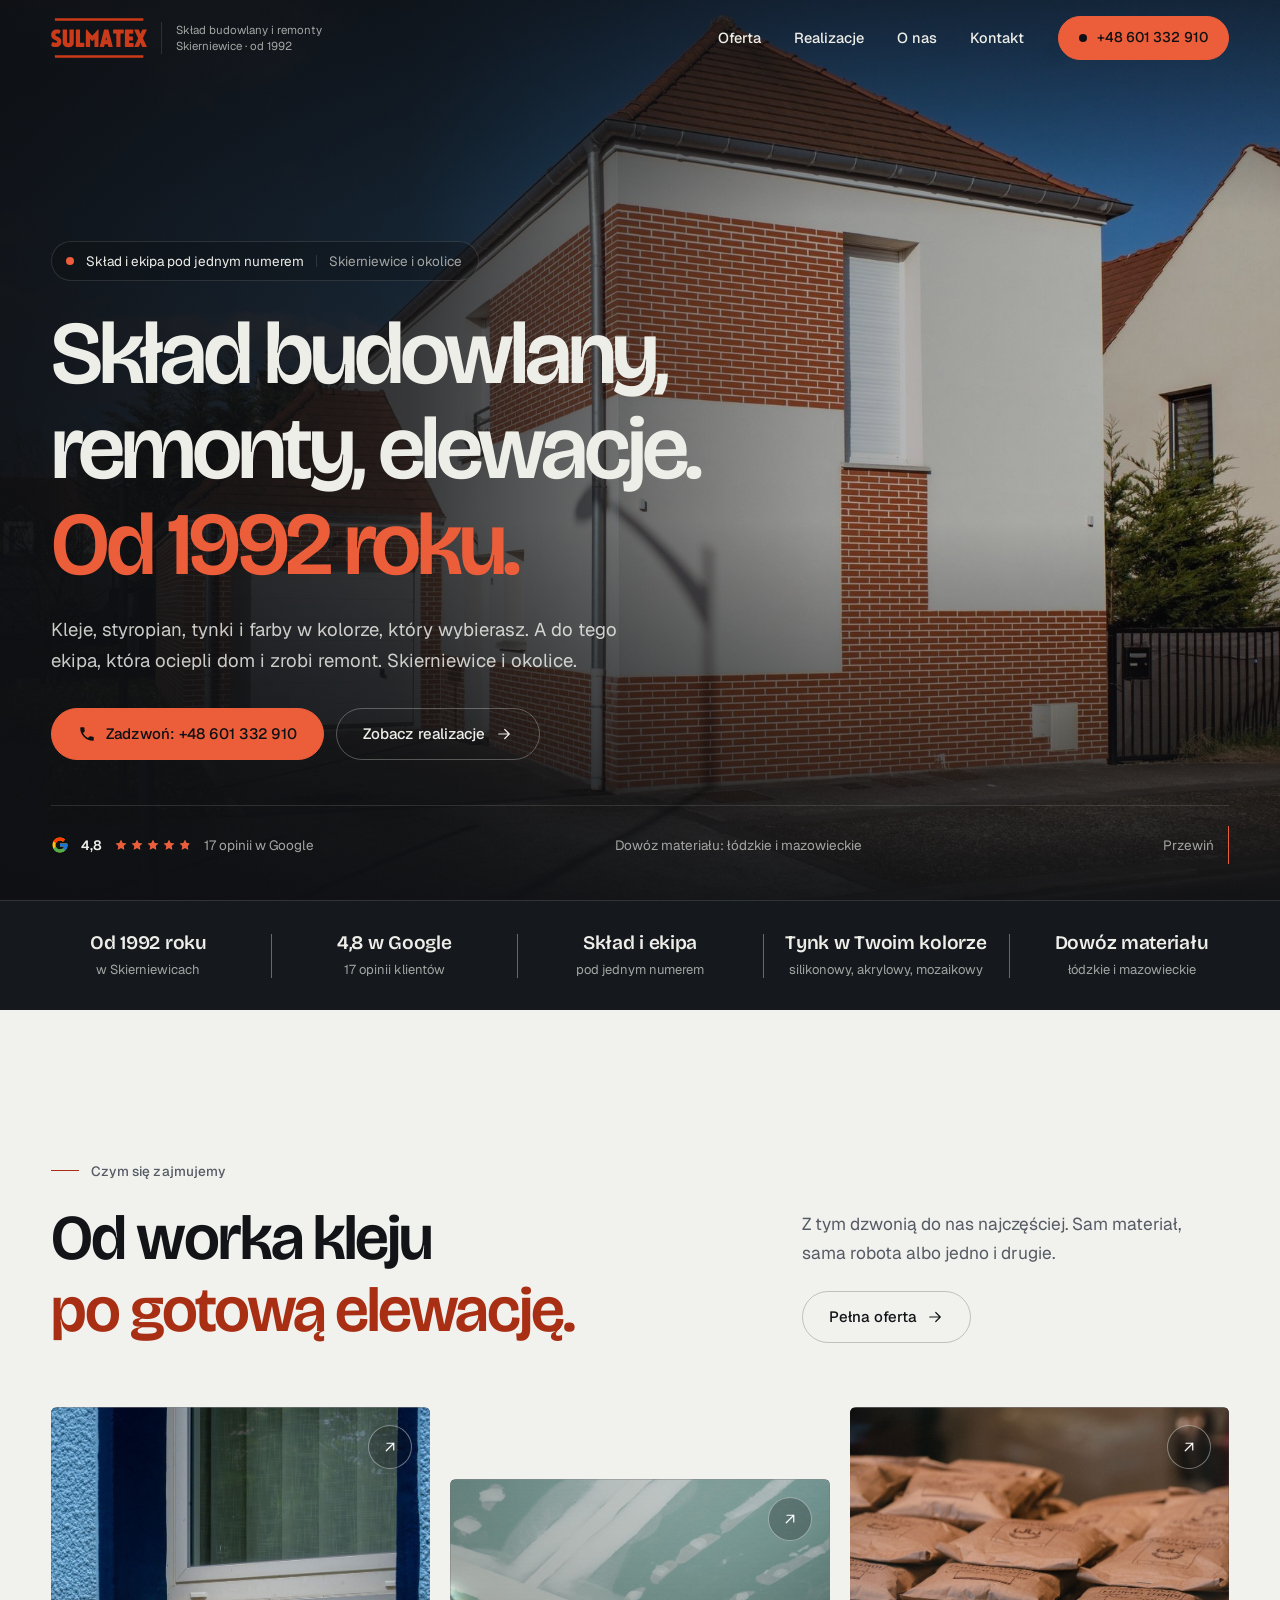
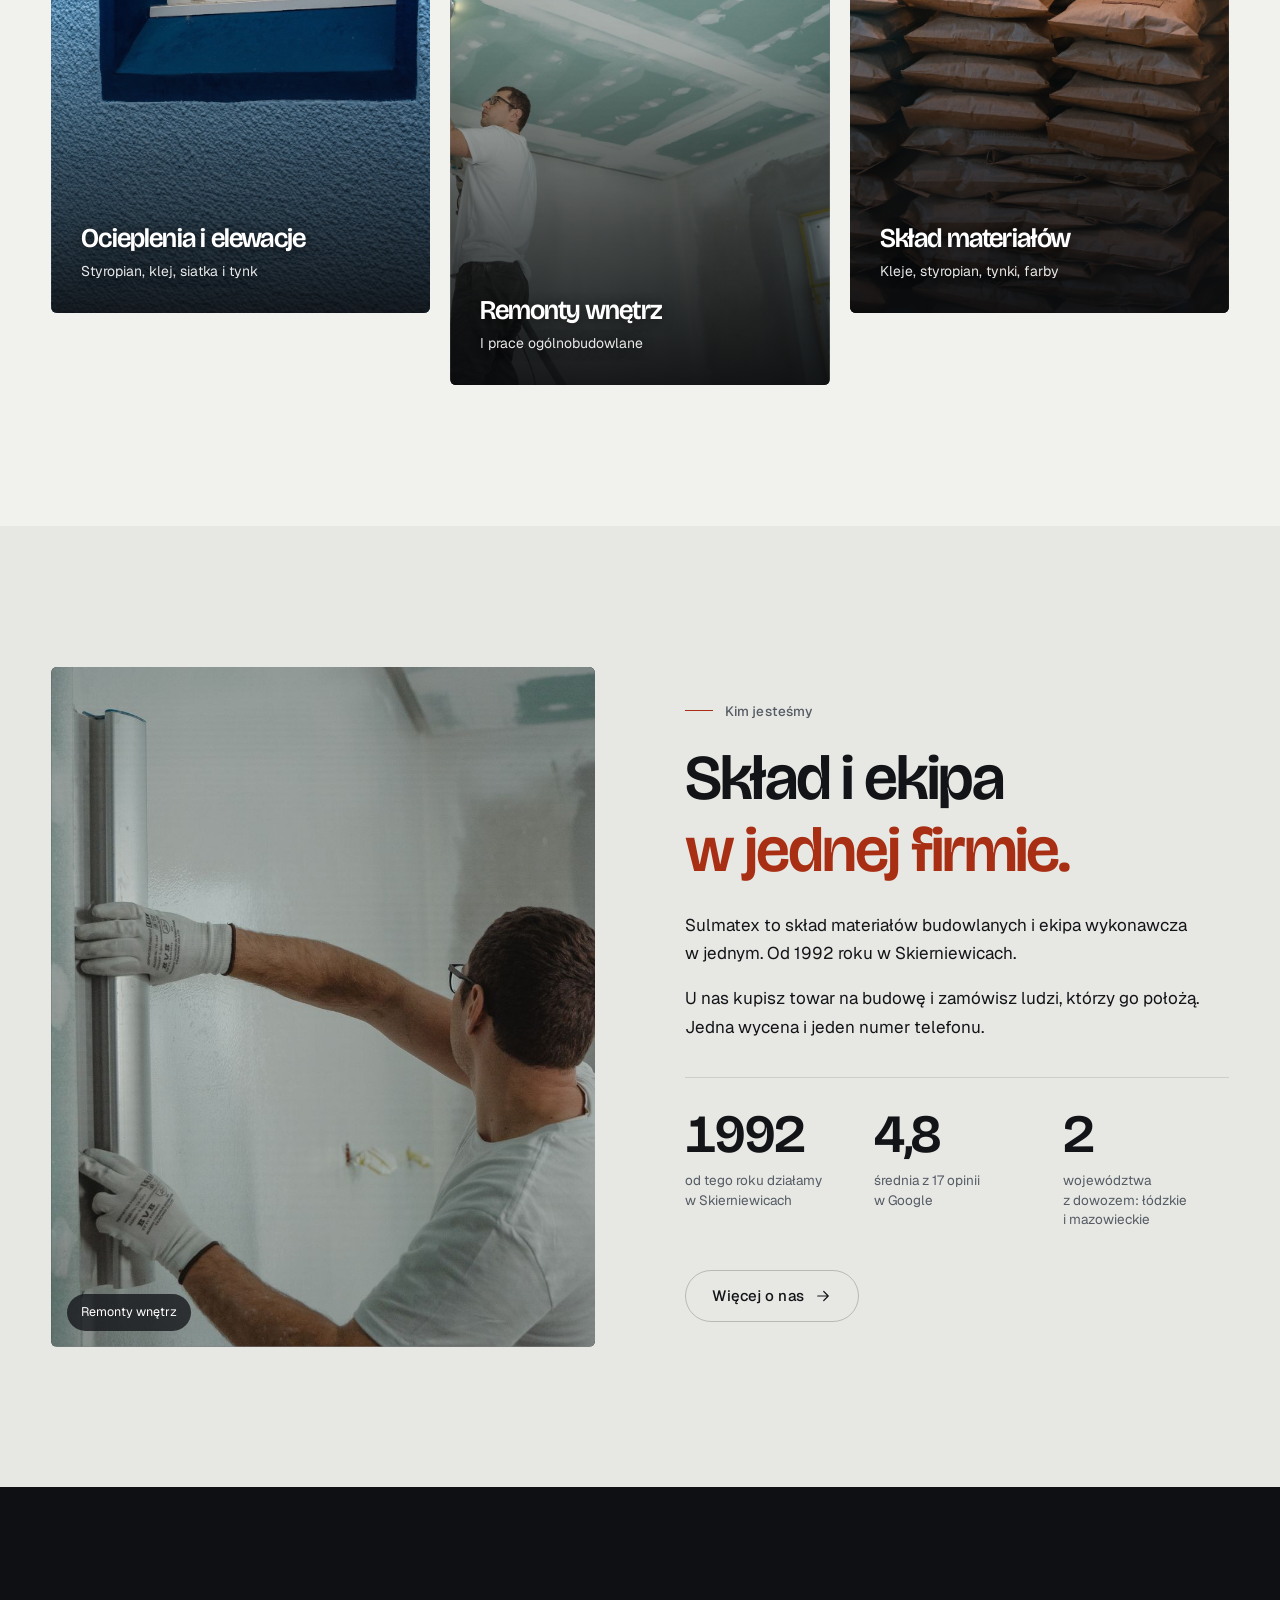
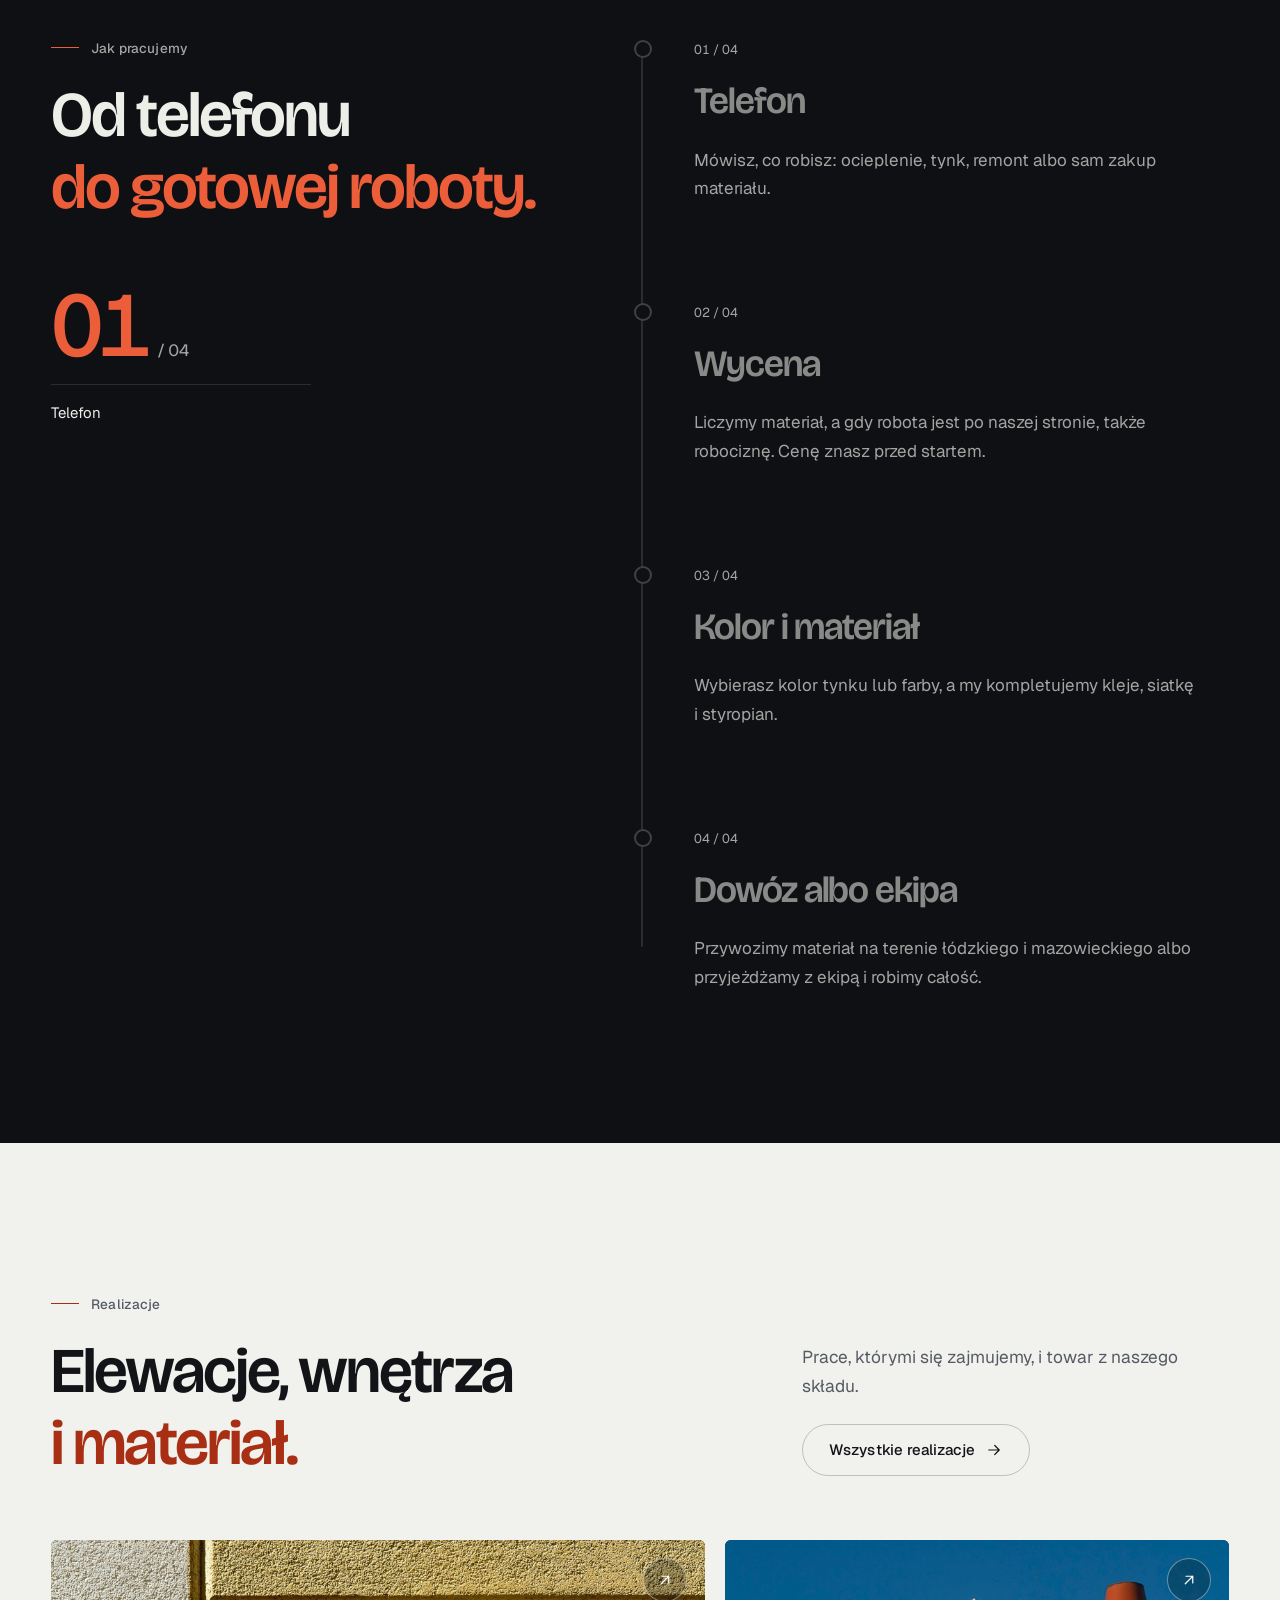
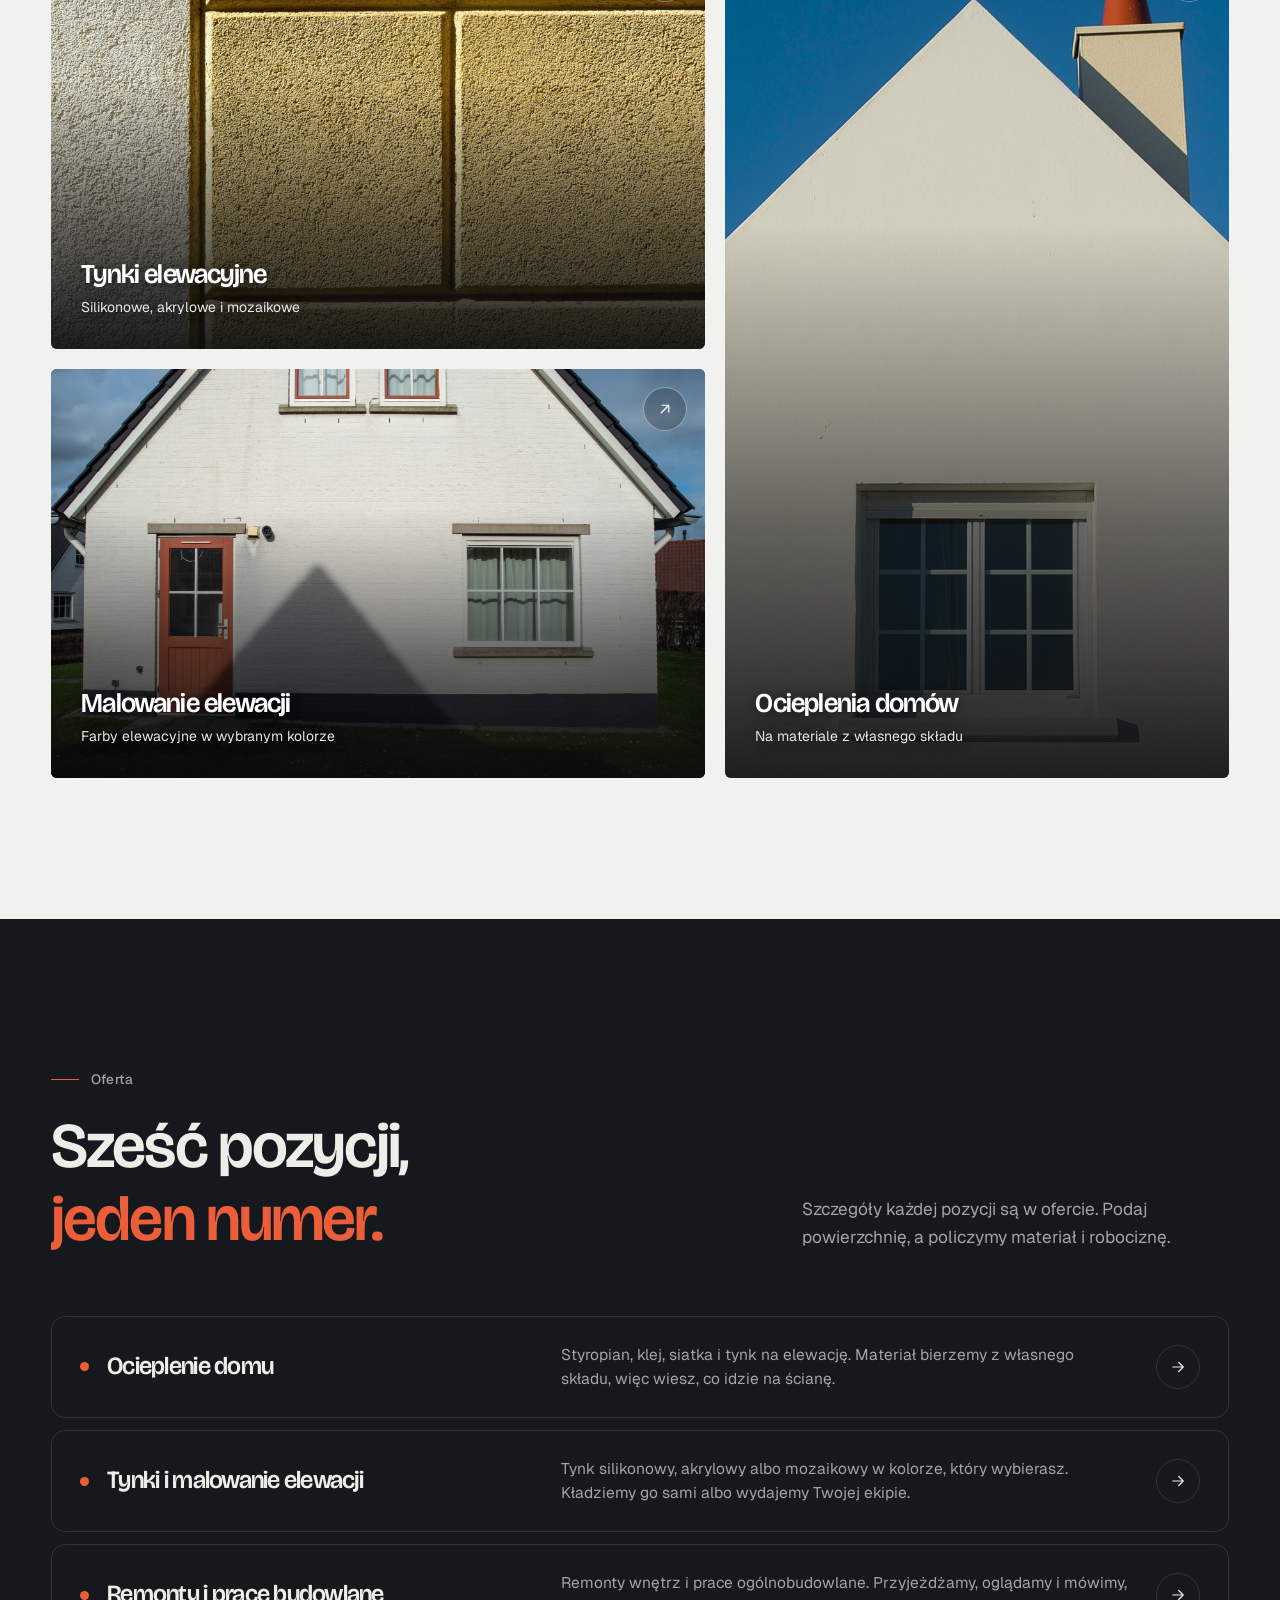
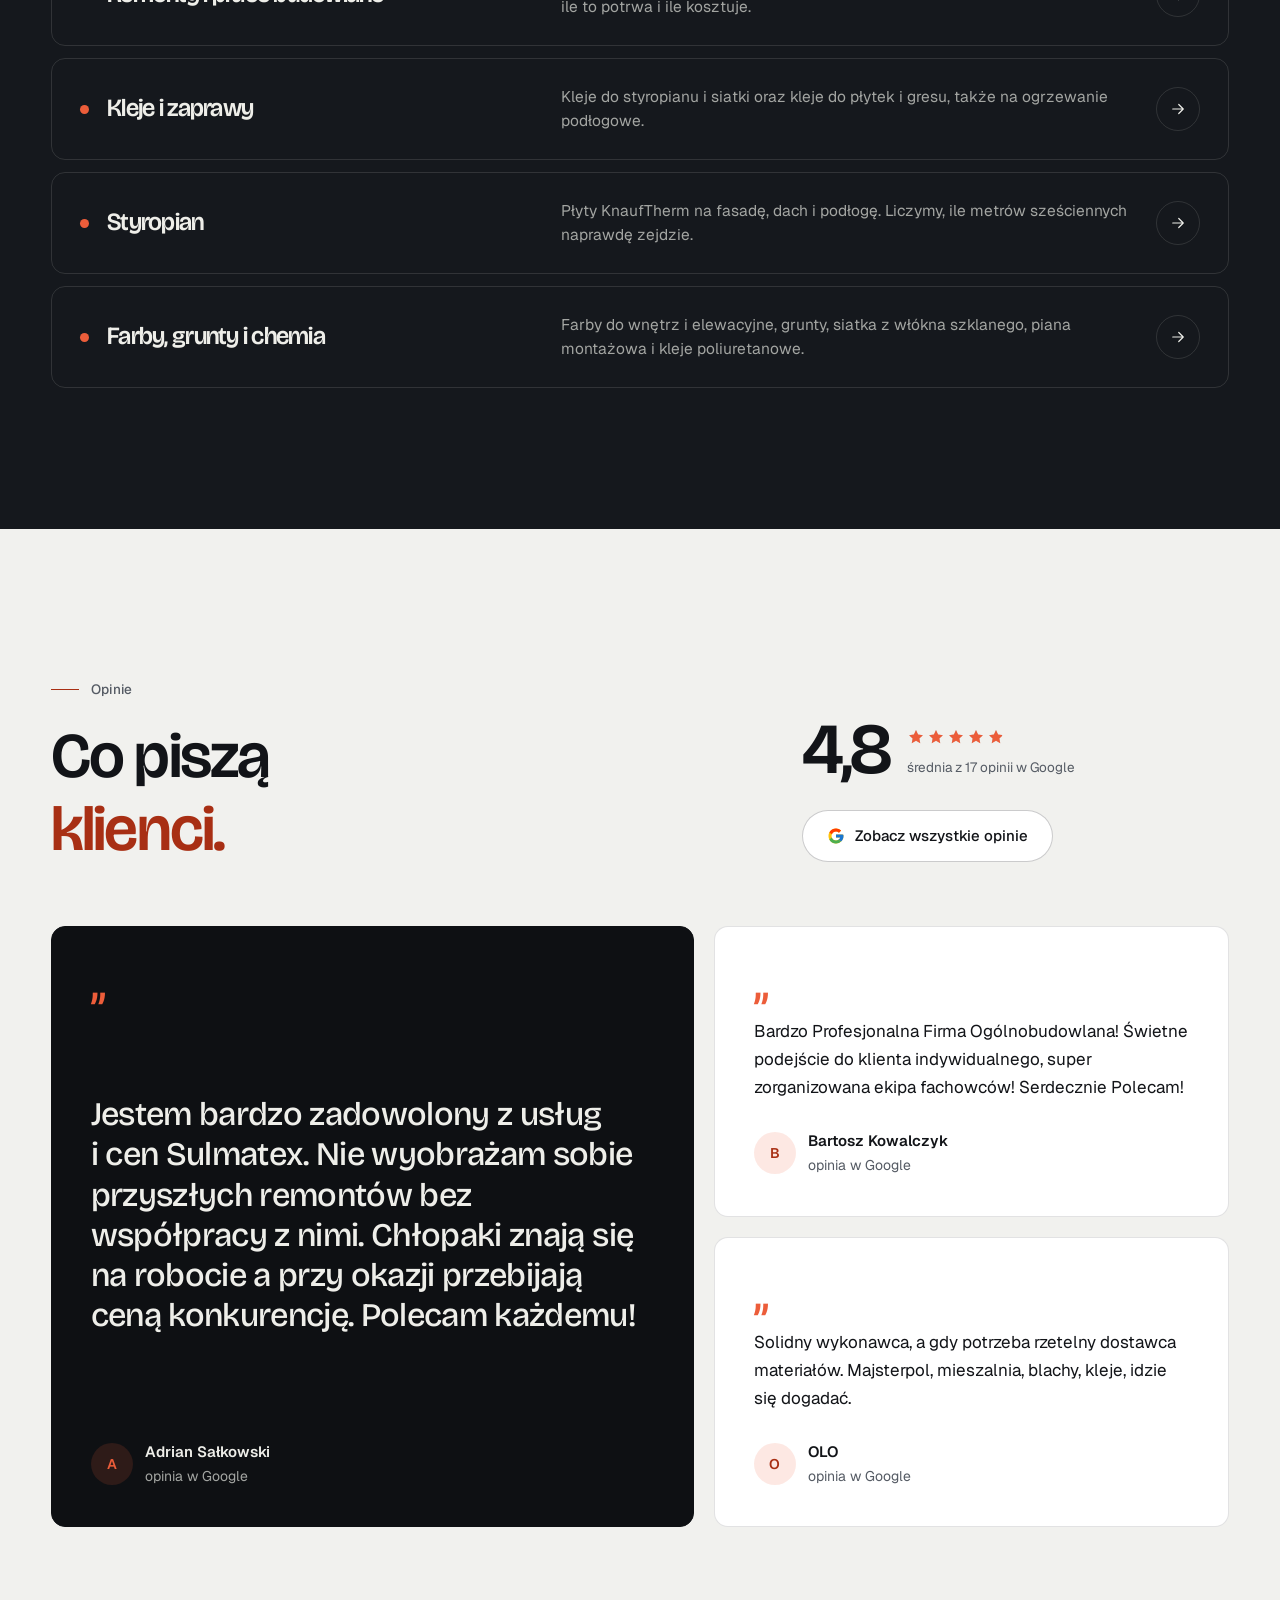
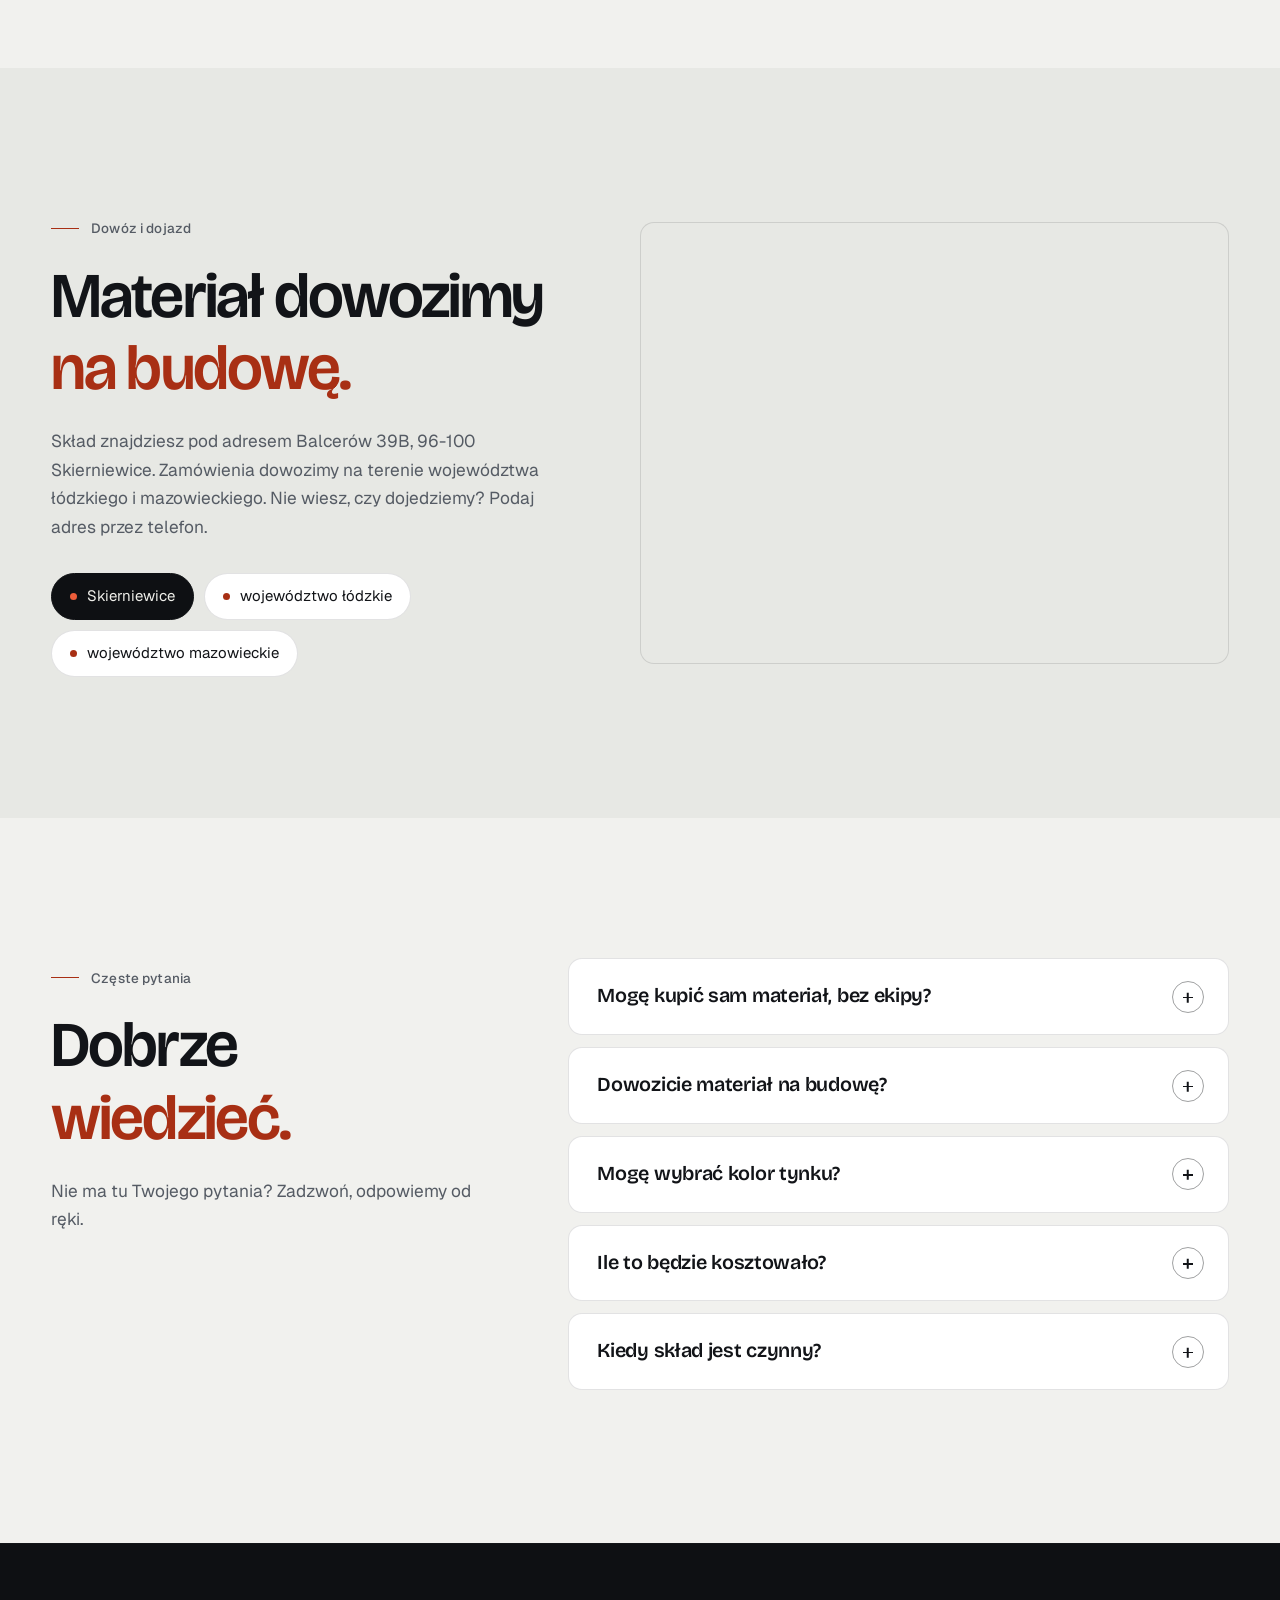
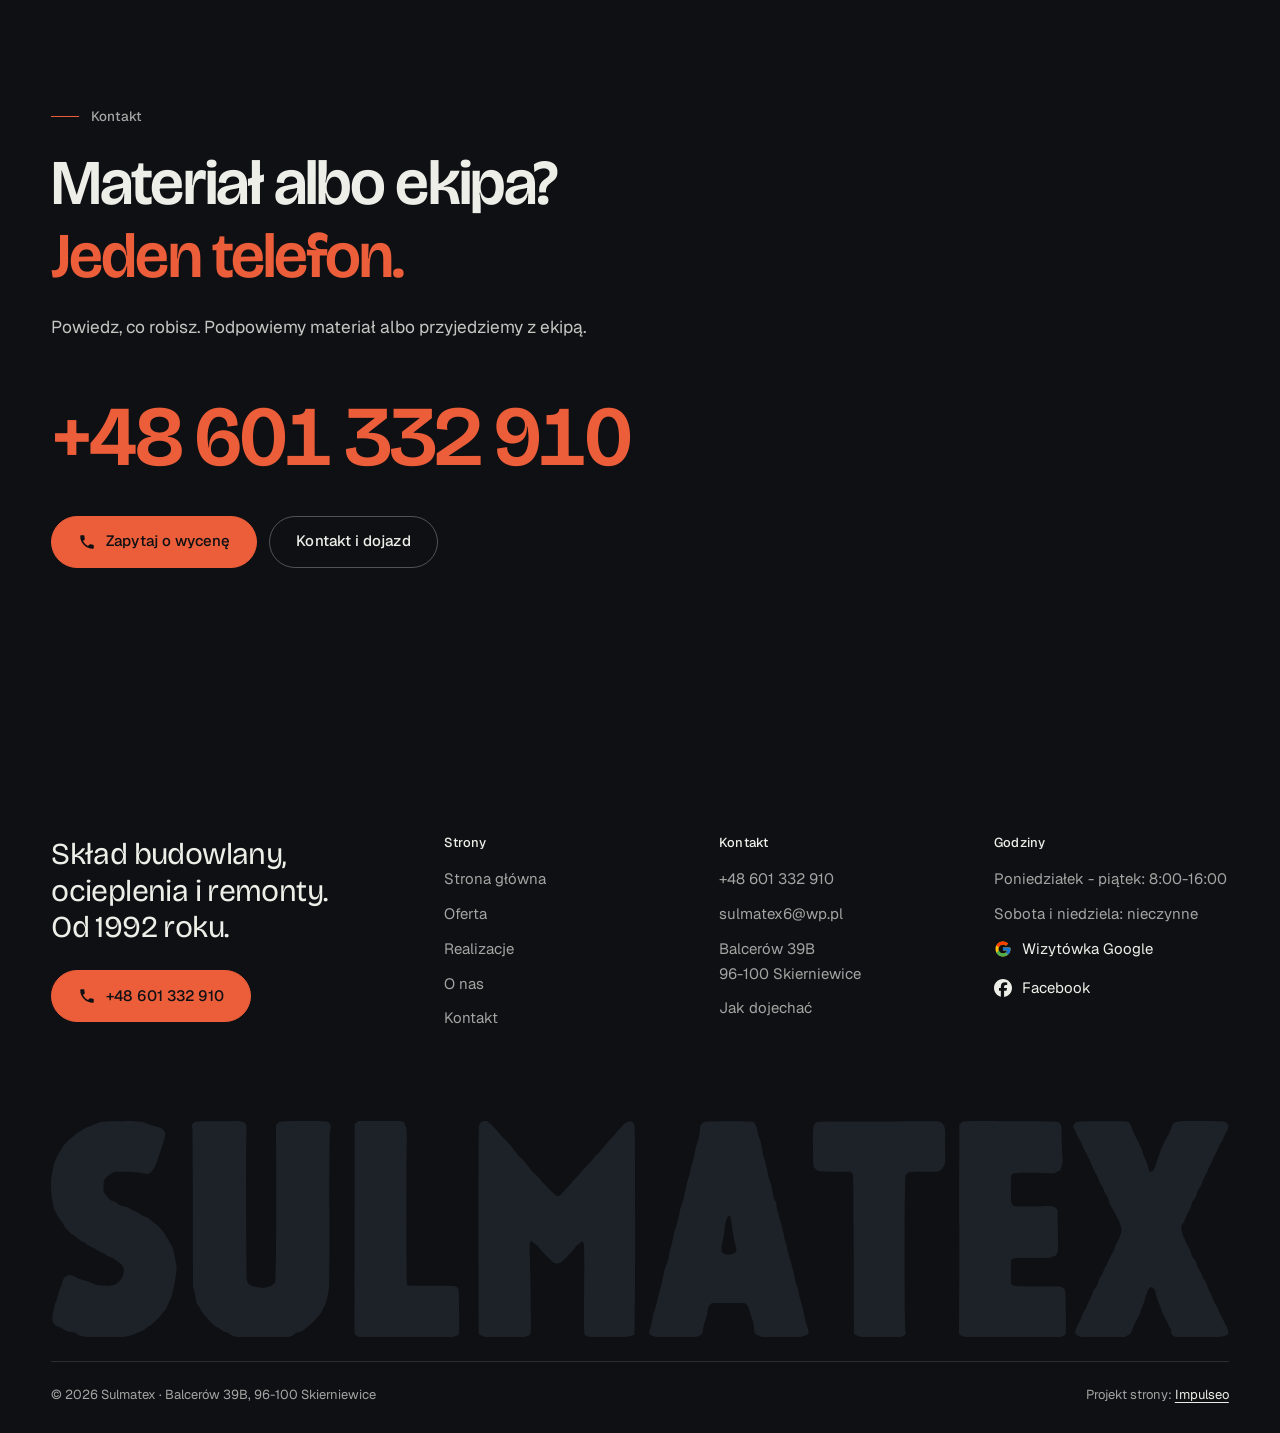
==== commit bcc03556: "[claude-edit][cmt:2a08be19-fcb4-4ff6-b0b3-2423d91097f4] Demo przebudowane na wzor dema ElMac Nowy uk" ====
--- a/index.html
+++ b/index.html
@@ -3,222 +3,387 @@
 <head>
 <meta charset="UTF-8">
 <meta name="viewport" content="width=device-width, initial-scale=1.0">
-<title>Sulmatex - Materiały budowlane, ocieplenia i remonty · Skierniewice</title>
+<title>Sulmatex - skład budowlany, ocieplenia i remonty | Skierniewice</title>
 <meta name="description" content="Sulmatex - skład materiałów budowlanych oraz ocieplenia, tynki i remonty. Skierniewice, od 1992 roku. Kleje, styropian, tynki i farby w wybranym kolorze, dowóz na terenie województwa łódzkiego i mazowieckiego.">
-<link rel="canonical" href="https://kris20032.github.io/sulmatex/">
+<link rel="canonical" href="https://impulseo-pl.github.io/sulmatex/">
 <meta name="robots" content="noindex, nofollow">
+<meta name="theme-color" content="#0E1013">
 <meta property="og:type" content="website">
 <meta property="og:locale" content="pl_PL">
 <meta property="og:site_name" content="Sulmatex">
-<meta property="og:title" content="Sulmatex - Materiały budowlane, ocieplenia i remonty · Skierniewice">
+<meta property="og:title" content="Sulmatex - skład budowlany, ocieplenia i remonty | Skierniewice">
 <meta property="og:description" content="Sulmatex - skład materiałów budowlanych oraz ocieplenia, tynki i remonty. Skierniewice, od 1992 roku. Kleje, styropian, tynki i farby w wybranym kolorze, dowóz na terenie województwa łódzkiego i mazowieckiego.">
-<meta property="og:url" content="https://kris20032.github.io/sulmatex/">
-<meta property="og:image" content="https://kris20032.github.io/sulmatex/img/og.jpg">
+<meta property="og:url" content="https://impulseo-pl.github.io/sulmatex/">
+<meta property="og:image" content="https://impulseo-pl.github.io/sulmatex/img/og.jpg">
 <meta property="og:image:width" content="1200">
 <meta property="og:image:height" content="630">
 <meta name="twitter:card" content="summary_large_image">
-<script type="application/ld+json">{"@context": "https://schema.org", "@type": "LocalBusiness", "name": "Sulmatex", "url": "https://kris20032.github.io/sulmatex/", "telephone": "+48601332910", "image": "https://kris20032.github.io/sulmatex/img/og.jpg", "areaServed": "Skierniewice", "sameAs": ["https://maps.google.com/?cid=3609428095485784670&g_mp=Cidnb29nbGUubWFwcy5wbGFjZXMudjEuUGxhY2VzLlNlYXJjaFRleHQQAhgEIAA", "https://www.facebook.com/p/Sulmatex-100064661784393/"]}</script>
+<script type="application/ld+json">{"@context": "https://schema.org", "@type": "HomeAndConstructionBusiness", "name": "Sulmatex", "url": "https://impulseo-pl.github.io/sulmatex/", "telephone": "+48601332910", "email": "sulmatex6@wp.pl", "image": "https://impulseo-pl.github.io/sulmatex/img/og.jpg", "address": {"@type": "PostalAddress", "streetAddress": "Balcerów 39B", "postalCode": "96-100", "addressLocality": "Skierniewice", "addressCountry": "PL"}, "geo": {"@type": "GeoCoordinates", "latitude": 51.914485, "longitude": 20.145934}, "openingHours": "Mo-Fr 08:00-16:00", "areaServed": ["Skierniewice", "województwo łódzkie", "województwo mazowieckie"], "aggregateRating": {"@type": "AggregateRating", "ratingValue": "4.8", "reviewCount": "17"}, "sameAs": ["https://maps.google.com/?cid=3609428095485784670&g_mp=Cidnb29nbGUubWFwcy5wbGFjZXMudjEuUGxhY2VzLlNlYXJjaFRleHQQAhgEIAA", "https://www.facebook.com/p/Sulmatex-100064661784393/"]}</script>
+<script>(function(){var d=document.documentElement;d.classList.add('js');try{if(!window.matchMedia('(prefers-reduced-motion: reduce)').matches)d.classList.add('anim');}catch(e){}setTimeout(function(){if(!d.classList.contains('anim-ok'))d.classList.remove('anim');},3500);})();</script>
+<script>(function(){try{var d=document.documentElement,q=/[?&]intro/.test(location.search);if(!q&&window.matchMedia&&matchMedia('(prefers-reduced-motion: reduce)').matches)return;if(!q&&sessionStorage.getItem('sulmatex_intro'))return;sessionStorage.setItem('sulmatex_intro','1');d.classList.add('intro-on');setTimeout(function(){d.classList.remove('intro-on','intro-gra','intro-out');d.classList.add('hero-go')},4600);}catch(e){}})();</script>
+<link rel="preload" as="image" href="img/hero.jpg" fetchpriority="high">
 <link rel="preconnect" href="https://fonts.googleapis.com">
 <link rel="preconnect" href="https://fonts.gstatic.com" crossorigin>
-<link href="https://fonts.googleapis.com/css2?family=Space+Grotesk:wght@500;600;700&family=DM+Sans:opsz,wght@9..40,400;9..40,500;9..40,600&display=swap" rel="stylesheet">
-<link rel="stylesheet" href="assets/styles.css?v=34078793">
+<link href="https://fonts.googleapis.com/css2?family=Bricolage+Grotesque:opsz,wght@12..96,400..700&family=Geist:wght@400..600&display=swap" rel="stylesheet">
+<link rel="stylesheet" href="assets/styles.css?v=20261110a">
+<script src="assets/lenis.min.js?v=1.1.20" defer></script>
+<script src="assets/main.js?v=20261110a" defer></script>
 </head>
 <body>
-
-<header class="nav">
-  <div class="wrap nav-inner">
-    <a class="brand brand-has-logo" href="index.html"><img class="brand-logo" src="img/logo.png" alt="Sulmatex" width="884" height="380" decoding="async"></a>
-    <nav class="nav-links">
-      <a href="oferta.html">Oferta</a>
-      <a href="realizacje.html">Realizacje</a>
-      <a href="o-nas.html">O nas</a>
-      <a href="kontakt.html">Kontakt</a>
-      <a href="tel:+48601332910" class="btn btn-accent">Zadzwoń +48 601 332 910</a>
-    </nav>
-    <button class="nav-toggle" aria-label="Menu"><span></span><span></span><span></span></button>
-  </div>
+<a class="skip" href="#tresc">Przejdź do treści</a>
+<header class="site-head">
+<div class="intro" aria-hidden="true"><span class="intro-line"><i></i></span><span class="intro-meta">skład budowlany · ocieplenia · remonty · Skierniewice</span></div><div class="head-in">
+  <a class="brand" href="index.html" aria-label="Sulmatex - strona główna">
+    <span class="znak"><svg class="wm nav-logo" viewBox="400 420 34600 14374" role="img" aria-label="Sulmatex"><path pathLength="1" style="--i:0" d="M1803 490H33688V1357H1803Z"/><path pathLength="1" style="--i:1" d="M2697 4537c-4 3 -141 5 -306 4c-337 -2 -449 10 -561 59c-36 15 -76 31 -90 35c-14 4 -47 19 -74 32c-27 14 -72 32 -100 40c-49 14 -164 75 -216 115c-14 10 -48 29 -76 43c-29 13 -61 37 -73 53c-11 17 -46 44 -77 62c-81 46 -298 269 -331 340c-14 30 -44 84 -68 120c-89 135 -162 305 -190 440c-74 358 -88 512 -65 710c6 47 15 121 20 165c4 44 18 108 29 143c12 35 21 87 21 121c0 51 6 71 51 157c65 124 139 244 190 309c21 27 51 74 65 104c36 77 197 244 282 294c37 21 83 53 102 71c51 47 130 100 186 125c27 12 63 35 79 51c17 15 95 62 175 102c80 41 162 86 182 100c20 14 72 40 116 57c44 18 91 45 106 60c16 16 71 45 137 72c96 38 123 54 201 122c50 43 98 82 108 87c10 6 33 35 51 66c30 54 31 59 26 138c-9 129 -38 198 -119 282c-120 124 -204 148 -473 138c-185 -7 -183 -6 -395 -99c-47 -20 -141 -50 -209 -66c-120 -28 -137 -35 -217 -91c-50 -35 -170 -55 -231 -39c-78 21 -139 113 -168 251c-9 44 -27 91 -44 117c-16 24 -32 63 -36 86c-3 23 -17 76 -30 117c-13 41 -31 102 -40 135c-9 32 -28 81 -41 108c-15 28 -29 79 -34 120c-4 40 -13 85 -20 102c-6 16 -18 70 -26 120c-31 188 30 306 179 343c24 6 58 22 77 36c132 93 216 126 323 126c60 0 110 18 120 44c9 23 56 43 127 56c36 6 88 18 115 26c128 36 895 49 1110 18c159 -23 303 -61 355 -94c25 -16 72 -36 105 -45c73 -21 179 -76 220 -115c17 -15 52 -41 78 -57c123 -76 374 -319 419 -406c10 -20 34 -49 53 -64c22 -18 41 -45 50 -74c9 -25 49 -111 89 -190c58 -114 76 -160 86 -219c6 -41 25 -127 41 -190c16 -63 36 -165 44 -225c8 -61 22 -156 31 -212c17 -107 15 -152 -10 -266c-9 -37 -23 -120 -31 -185c-18 -135 -83 -349 -117 -378c-11 -11 -30 -40 -42 -65c-12 -25 -35 -67 -52 -95c-17 -27 -52 -85 -77 -129c-62 -106 -252 -301 -337 -345c-14 -7 -54 -40 -90 -74c-36 -34 -85 -70 -110 -80c-98 -41 -152 -69 -202 -107c-29 -22 -76 -48 -105 -59c-69 -26 -230 -107 -238 -120c-7 -12 -92 -36 -156 -45c-34 -4 -74 -24 -145 -70c-67 -43 -116 -68 -151 -75c-35 -8 -61 -20 -77 -38c-93 -102 -166 -195 -177 -228c-18 -55 -15 -304 5 -343c32 -62 139 -157 226 -202l85 -44l255 0c256 0 394 12 604 52c97 18 131 12 190 -34c59 -46 145 -188 180 -299c14 -43 37 -117 52 -164c15 -47 34 -101 44 -120c9 -19 25 -64 34 -100c10 -36 31 -95 47 -132c42 -97 83 -310 68 -356c-26 -78 -107 -140 -212 -162c-64 -13 -281 -85 -372 -124c-47 -20 -77 -26 -140 -26c-44 0 -123 -7 -175 -15c-100 -15 -202 -19 -213 -8Z"/><path pathLength="1" style="--i:2" d="M5796 4537c-4 5 -242 8 -529 9c-489 0 -525 2 -577 20c-85 30 -120 101 -89 181c8 19 12 214 14 618c6 1300 8 1832 7 2315c0 278 1 775 2 1105l2 600l32 118c17 64 36 161 42 215c13 112 39 177 104 260c24 31 52 77 62 102c21 56 76 132 109 154c14 9 44 42 68 74c70 95 215 227 278 255c31 14 82 48 114 77c65 59 108 80 160 80c29 0 45 8 77 39c57 57 221 109 373 121c109 8 167 23 270 71c112 52 553 36 736 -27c78 -27 130 -38 211 -45c181 -15 289 -51 344 -116c28 -34 36 -37 101 -44c86 -9 120 -26 193 -93c30 -28 90 -78 134 -111c43 -32 102 -88 131 -124c29 -36 85 -98 124 -138c47 -48 81 -92 98 -130c15 -32 40 -79 56 -106c56 -91 121 -310 142 -477c4 -30 13 -78 20 -106c11 -42 14 -481 15 -2295c2 -2160 3 -2247 21 -2321c26 -107 25 -153 -7 -195c-61 -81 -93 -84 -749 -83c-713 1 -742 4 -803 89l-29 39l5 1519c4 1778 -8 3025 -32 3071c-23 45 -91 100 -138 112c-24 6 -75 20 -114 31c-94 26 -145 24 -301 -10c-147 -33 -179 -46 -217 -92c-57 -68 -56 -58 -66 -512c-13 -594 -14 -3809 -1 -3972c15 -189 -7 -228 -147 -266c-67 -19 -231 -26 -246 -12Z"/><path pathLength="1" style="--i:3" d="M9776 4522l-299 6l-40 29c-22 15 -50 41 -61 56l-21 28l-3 3058l-3 3057l22 28c51 65 101 78 354 88c279 12 2322 3 2450 -11c96 -10 188 -39 221 -70c20 -18 21 -27 17 -642c-4 -723 -2 -698 -48 -738c-58 -50 -65 -51 -760 -51c-357 0 -660 -3 -673 -6c-57 -16 -54 84 -59 -1758c-3 -949 -1 -1921 5 -2216c6 -320 6 -548 1 -584c-13 -82 -65 -211 -92 -228c-86 -55 -261 -63 -1011 -46Z"/><path pathLength="1" style="--i:4" d="M13105 4541c-58 16 -95 67 -116 155c-15 69 -14 6036 2 6065c6 12 49 39 95 61l85 41l167 8c92 5 343 7 557 4l390 -3l95 -36c152 -57 137 23 133 -712c-4 -698 -18 -1394 -33 -1669c-9 -170 -2 -343 15 -388c12 -29 42 -19 99 33c31 27 69 56 85 65c17 8 46 38 64 65c66 97 412 447 462 466c50 18 123 10 188 -21c63 -31 341 -319 416 -433c22 -32 50 -66 64 -75c13 -8 45 -34 71 -56c78 -67 108 -49 125 74c6 44 7 531 2 1320c-9 1431 -20 1280 95 1327c111 46 180 51 594 44c546 -9 689 -25 782 -89c28 -18 32 -6050 4 -6133c-29 -88 -98 -127 -177 -100c-56 20 -145 82 -177 124c-15 20 -57 67 -94 103c-38 37 -68 72 -68 79c0 7 -51 64 -114 129c-123 126 -330 366 -370 430c-14 22 -47 56 -73 76c-45 34 -66 57 -176 191c-27 33 -126 142 -220 243c-95 101 -181 200 -192 219c-11 20 -39 49 -62 66c-23 17 -59 54 -80 82c-51 68 -132 161 -223 254c-41 42 -95 100 -120 128c-52 59 -97 69 -156 33c-45 -28 -394 -378 -444 -446c-24 -33 -85 -101 -135 -150c-114 -113 -211 -223 -302 -345c-72 -96 -108 -134 -175 -184c-21 -15 -55 -53 -77 -84c-21 -31 -49 -66 -61 -77c-12 -11 -41 -47 -63 -80c-57 -83 -127 -165 -247 -286c-57 -57 -128 -136 -158 -174c-31 -39 -120 -134 -200 -213l-144 -142l-52 1c-28 0 -65 5 -81 10Z"/><path pathLength="1" style="--i:5" d="M19615 4557c-104 24 -155 90 -155 200c0 37 -6 101 -14 143c-8 41 -19 101 -25 133c-5 31 -23 94 -40 140c-16 45 -38 129 -50 187c-44 232 -81 388 -104 445c-14 33 -30 91 -36 130c-17 96 -59 260 -81 315c-10 25 -21 63 -25 85c-3 22 -15 71 -25 110c-11 38 -29 119 -40 180c-24 128 -80 332 -116 424c-14 35 -31 104 -39 155c-7 50 -23 120 -33 156c-11 36 -30 110 -42 165c-13 55 -33 124 -46 153c-13 29 -34 105 -48 170c-14 64 -36 169 -49 232c-14 64 -39 156 -56 205c-20 58 -35 124 -41 186c-5 53 -16 116 -25 140c-9 24 -27 75 -39 114c-13 38 -33 90 -44 115c-11 25 -28 85 -37 135c-42 225 -87 421 -105 462c-11 24 -31 95 -45 156c-14 62 -37 159 -51 217c-15 58 -33 136 -41 175c-9 38 -26 88 -39 110c-27 47 -39 96 -54 225c-7 52 -25 135 -40 185c-85 271 -84 277 69 326l96 31l384 10c540 15 748 4 852 -44c95 -45 98 -48 115 -169c14 -105 38 -192 99 -374c20 -58 36 -131 40 -175c9 -102 27 -148 80 -200l46 -45l472 0c518 0 499 -2 558 62c26 28 74 159 100 273c6 30 22 77 35 105c28 62 50 165 64 303c15 151 20 160 150 217l85 37l235 10c166 7 333 6 568 -2l334 -12l101 -34c56 -18 108 -41 115 -51c18 -24 9 -105 -22 -197c-30 -87 -89 -327 -122 -495c-23 -119 -50 -216 -100 -366c-12 -39 -27 -106 -33 -150c-10 -77 -41 -186 -76 -270c-10 -22 -26 -94 -36 -160c-11 -66 -27 -142 -35 -169c-9 -27 -26 -87 -39 -135c-23 -92 -56 -206 -110 -391c-19 -63 -37 -144 -41 -180c-3 -36 -17 -90 -30 -120c-14 -31 -43 -141 -64 -245c-67 -318 -80 -376 -95 -404c-7 -15 -23 -65 -35 -112c-12 -46 -34 -125 -50 -176c-17 -54 -33 -133 -39 -189c-7 -84 -12 -101 -41 -142c-27 -39 -35 -64 -51 -165c-26 -159 -95 -434 -120 -474c-11 -18 -28 -79 -38 -140c-26 -150 -96 -439 -120 -493c-10 -25 -31 -119 -45 -210c-30 -191 -65 -328 -102 -402c-17 -33 -31 -87 -41 -152c-15 -103 -62 -226 -96 -254c-8 -7 -58 -20 -109 -27c-133 -20 -1235 -18 -1323 2Zm729 2780c19 38 34 118 46 238c14 147 79 494 126 665c21 80 15 113 -33 156c-92 84 -338 64 -381 -32c-21 -45 -1 -221 44 -396c8 -31 23 -141 35 -245c21 -198 47 -298 94 -373c30 -47 49 -50 69 -13Z"/><path pathLength="1" style="--i:6" d="M26080 4547c-52 2 -789 4 -1637 5c-1540 3 -1542 3 -1569 24c-104 77 -110 123 -106 759c3 519 5 535 69 597c89 85 71 82 580 88l451 5l26 24c65 62 60 -149 66 2402c5 2243 6 2307 24 2328c10 11 55 35 99 52c114 44 242 51 773 45c473 -5 475 -5 569 -60c64 -38 72 -61 50 -133c-35 -112 -31 -4430 4 -4543c6 -20 27 -51 46 -70c44 -43 109 -48 583 -49c346 -1 349 -2 421 -67c49 -43 113 -170 113 -224c0 -19 -3 -175 -7 -345c-4 -180 -3 -359 3 -426c18 -219 -40 -360 -165 -403c-46 -16 -112 -17 -393 -9Z"/><path pathLength="1" style="--i:7" d="M27480 4539c-328 7 -340 10 -398 75c-17 20 -32 40 -32 44c0 4 0 1350 -1 2992c0 1718 -4 3008 -9 3040c-8 43 -6 59 6 78c21 32 126 80 205 94c91 16 2638 17 2726 1c76 -14 169 -57 185 -86c9 -17 11 -162 9 -601c-4 -746 -2 -738 -160 -786c-61 -19 -86 -20 -645 -15c-716 6 -754 3 -794 -79c-15 -29 -19 -494 -6 -616c14 -137 -16 -131 592 -131c537 1 571 -2 683 -60c77 -39 106 -122 101 -294c-1 -17 -4 -257 -6 -535c-3 -278 -6 -508 -6 -512c0 -19 -70 -84 -110 -102c-43 -20 -58 -20 -350 -16c-168 3 -413 5 -545 5c-383 -1 -360 31 -360 -502c0 -446 -2 -435 85 -460c71 -21 492 -27 846 -13l321 12l68 -36c37 -20 73 -36 80 -36c66 0 137 -288 103 -420c-7 -26 -12 -147 -14 -290c-5 -588 -6 -599 -37 -653c-54 -91 -13 -87 -1097 -92c-470 -2 -920 -5 -1000 -8c-80 -2 -278 -1 -440 2Z"/><path pathLength="1" style="--i:8" d="M33541 4542c-142 11 -178 22 -228 72c-35 35 -43 51 -49 95c-4 29 -17 67 -29 86c-13 18 -30 57 -39 87c-8 30 -27 64 -40 77c-14 13 -32 45 -41 70c-8 25 -24 59 -36 76c-67 98 -149 300 -244 600c-73 230 -75 234 -120 281c-49 52 -57 53 -94 16c-21 -21 -30 -43 -40 -102c-11 -70 -51 -173 -121 -315c-17 -33 -37 -94 -45 -135c-9 -43 -28 -95 -44 -122c-16 -25 -32 -57 -36 -70c-13 -45 -108 -243 -131 -273c-23 -32 -80 -171 -107 -266c-20 -67 -65 -132 -109 -156c-30 -16 -87 -17 -733 -18c-782 0 -756 -2 -830 69c-57 54 -58 81 -6 167c22 36 44 85 51 109c6 25 24 65 39 90c14 25 32 57 38 72c7 14 27 46 46 71c19 25 38 62 42 84c7 40 84 209 116 254c10 14 26 48 37 76c11 28 30 66 44 84c14 19 33 58 43 88c10 30 26 69 36 86c10 17 27 56 38 86c22 65 74 169 111 224c15 22 37 71 50 110c35 106 54 145 99 205c22 30 48 75 57 100c9 25 23 64 31 87c8 24 37 77 65 119c39 60 53 93 64 151c15 78 19 88 89 198c25 38 54 90 65 115c11 25 30 63 42 85c93 174 115 220 140 304c41 136 45 180 20 238c-11 27 -23 64 -27 83c-7 38 -70 167 -115 240c-16 25 -36 76 -44 114c-9 37 -26 81 -37 97c-45 63 -172 318 -188 376c-6 21 -27 58 -46 82c-19 24 -40 62 -46 85c-20 79 -30 103 -55 137c-38 51 -100 178 -119 245c-22 74 -39 108 -80 159c-33 41 -75 116 -75 135c0 15 -88 218 -112 260c-11 19 -33 66 -47 105c-15 38 -49 101 -75 140c-31 46 -55 99 -72 155c-27 91 -31 101 -117 256c-65 116 -98 227 -79 268c6 14 42 43 83 67c99 57 143 60 807 57l538 -3l40 -26c21 -14 61 -35 87 -47c46 -20 49 -25 97 -127c27 -58 56 -129 65 -158c8 -28 27 -69 41 -90c14 -21 31 -55 39 -75c7 -21 28 -60 48 -89c19 -29 37 -70 41 -95c4 -24 15 -58 26 -76c31 -51 106 -260 124 -344c8 -43 26 -99 40 -126c13 -26 28 -66 32 -88c13 -76 63 -134 114 -134c59 0 111 73 125 175c9 68 78 277 109 329c14 24 34 74 45 112c25 92 74 205 109 257c28 40 122 237 122 255c0 4 16 32 35 62c29 46 35 64 35 111c0 69 20 99 93 136c51 26 57 27 327 36c500 15 1019 -4 1141 -42c98 -31 123 -54 115 -105c-13 -96 -28 -144 -60 -191c-19 -28 -60 -106 -91 -175c-32 -69 -70 -143 -85 -165c-15 -22 -39 -76 -54 -120c-25 -77 -59 -142 -111 -214c-14 -19 -34 -65 -45 -102c-24 -78 -90 -227 -121 -270c-11 -16 -33 -66 -48 -111c-38 -111 -67 -171 -97 -199c-13 -13 -32 -48 -41 -79c-17 -60 -81 -185 -120 -237c-14 -18 -34 -67 -45 -110c-21 -85 -52 -145 -103 -202c-41 -46 -50 -64 -64 -130c-15 -70 -65 -185 -107 -241c-18 -25 -44 -77 -58 -115c-15 -37 -30 -73 -35 -79c-4 -6 -27 -59 -50 -118c-59 -153 -57 -265 8 -345c18 -22 52 -91 77 -154c24 -63 55 -130 68 -150c55 -83 97 -181 105 -246c7 -57 12 -69 44 -98c45 -41 93 -137 110 -218c16 -72 20 -80 97 -198c41 -63 59 -101 64 -136c4 -27 24 -76 45 -113c62 -105 107 -201 120 -255c7 -28 25 -68 40 -90c46 -66 99 -177 111 -232c7 -30 24 -68 42 -90c34 -43 79 -135 114 -236c12 -37 38 -86 57 -110c40 -49 67 -101 91 -173c9 -29 35 -82 58 -120c48 -79 88 -174 88 -207c0 -13 -14 -44 -30 -69c-41 -61 -87 -80 -210 -84c-210 -8 -1052 -9 -1149 -2Z"/><path pathLength="1" style="--i:9" d="M1803 13857H33688V14724H1803Z"/></svg></span>
+    <span class="brand-sub">Skład budowlany i&nbsp;remonty<br>Skierniewice · od 1992</span>
+  </a>
+  <nav class="nav-links" aria-label="Menu główne">
+    <a class="nl" href="oferta.html">Oferta</a><a class="nl" href="realizacje.html">Realizacje</a><a class="nl" href="o-nas.html">O&nbsp;nas</a><a class="nl" href="kontakt.html">Kontakt</a>
+    <a class="btn btn-accent nav-cta" href="tel:+48601332910"><span class="live" aria-hidden="true"></span>+48 601 332 910</a>
+  </nav>
+  <button class="burger" type="button" aria-label="Otwórz menu" aria-expanded="false" aria-controls="mnav"><span></span><span></span></button>
+</div>
 </header>
-
-<main>
-<section class="hero-fach">
-  <img class="hf-photo" src="img/hero.jpg" fetchpriority="high" data-rotate="img/g2.jpg|img/g3.jpg" alt="Sulmatex" width="1808" height="1168">
-  <div class="hf-panel">
-    <div class="hf-inner">
-      <span class="hf-kicker">Skład budowlany · ocieplenia · remonty · od 1992</span>
-      <h1 class="hf-title">Materiał i ekipa <em>z jednego telefonu</em></h1>
-      <p class="hf-lead">Skierniewice i okolice, od 1992 roku. Kleje, styropian, tynki i farby w kolorze, który wybierasz, a do tego ekipa, która ociepli dom i zrobi remont.</p>
-      <a class="hf-phone" href="tel:+48601332910"><span class="hf-phone-lab">Zadzwoń teraz</span><span class="hf-phone-num"><svg class="ico-tel" width="16" height="16" viewBox="0 0 24 24" fill="none" aria-hidden="true"><path d="M6.6 10.8a15.5 15.5 0 0 0 6.6 6.6l2.2-2.2a1 1 0 0 1 1-.24 11.4 11.4 0 0 0 3.6.58 1 1 0 0 1 1 1V20a1 1 0 0 1-1 1A17 17 0 0 1 3 4a1 1 0 0 1 1-1h3.5a1 1 0 0 1 1 1c0 1.25.2 2.46.58 3.6a1 1 0 0 1-.25 1l-2.23 2.2Z" fill="currentColor"/></svg> +48 601 332 910</span></a>
-      <div class="hf-actions">
-        <a href="kontakt.html" class="btn btn-accent">Zadzwoń i zapytaj <span class="arr">→</span></a>
-        <a href="tel:+48601332910" class="btn btn-ghost hf-ghost">Zadzwoń +48 601 332 910</a>
-      </div>
-      <div class="hf-trust"><svg class="ico-star" width="14" height="14" viewBox="0 0 24 24" style="vertical-align:-2px" aria-hidden="true"><path d="M12 2.8l2.85 5.8 6.4.93-4.63 4.5 1.1 6.37L12 17.4l-5.72 3 1.1-6.37-4.63-4.5 6.4-.93L12 2.8Z" fill="currentColor"/></svg> Ocena 4,8 w Google · 17 opinii · od 1992</div>
-    </div>
-  </div>
-</section>
-<section class="fach-promise">
-  <div class="wrap">
-    <ul class="fp-row reveal"><li>Od 1992 w Skierniewicach</li><li>Tynk w wybranym kolorze</li><li>Dowóz: łódzkie i mazowieckie</li></ul>
-  </div>
-</section>
-<section class="objawy">
-  <div class="wrap">
-    <div class="head reveal">
-      <span class="eyebrow">Zacznij tutaj</span>
-      <h2>Czego potrzebujesz?</h2>
-      <p>Zadzwoń i powiedz, co robisz - podpowiemy materiał albo przyjedziemy z ekipą.</p>
-    </div>
-    <div class="obj-grid">
-      <a class="obj-tile reveal" href="kontakt.html"><span class="ot-row"><span class="ot-name">Ocieplenie domu</span><span class="ot-arr" aria-hidden="true">→</span></span></a>
-      <a class="obj-tile reveal" href="kontakt.html"><span class="ot-row"><span class="ot-name">Tynk elewacyjny</span><span class="ot-arr" aria-hidden="true">→</span></span></a>
-      <a class="obj-tile reveal" href="kontakt.html"><span class="ot-row"><span class="ot-name">Remont wnętrza</span><span class="ot-arr" aria-hidden="true">→</span></span></a>
-      <a class="obj-tile reveal" href="kontakt.html"><span class="ot-row"><span class="ot-name">Kleje do styropianu</span><span class="ot-arr" aria-hidden="true">→</span></span></a>
-      <a class="obj-tile reveal" href="kontakt.html"><span class="ot-row"><span class="ot-name">Kleje do płytek</span><span class="ot-arr" aria-hidden="true">→</span></span></a>
-      <a class="obj-tile reveal" href="kontakt.html"><span class="ot-row"><span class="ot-name">Farby i grunty</span><span class="ot-arr" aria-hidden="true">→</span></span></a>
-    </div>
-  </div>
-</section>
-<section class="opinie-mini" aria-label="Opinie klientów">
-  <div class="wrap">
-    <div class="om-row">
-      <div class="om-item reveal"><blockquote>„Jestem bardzo zadowolony z usług i cen Sulmatex.”</blockquote><span class="om-autor">Adrian Sałkowski</span></div>
-      <div class="om-item reveal"><blockquote>„Bardzo Profesjonalna Firma Ogólnobudowlana!”</blockquote><span class="om-autor">Bartosz Kowalczyk</span></div>
-      <div class="om-item reveal"><blockquote>„Solidny wykonawca, a gdy potrzeba rzetelny dostawca materiałów.”</blockquote><span class="om-autor">OLO</span></div>
-    </div>
-  </div>
-</section>
-<section class="gateways-band">
-  <div class="wrap">
-    <div class="gateways">
-      <a href="oferta.html" class="gateway reveal"><img src="img/g1.jpg" alt="Remonty i prace budowlane" loading="lazy" width="1880" height="1253" decoding="async"><span class="g-ttl">Remonty i prace budowlane</span></a>
-      <a href="oferta.html" class="gateway reveal"><img src="img/g4.jpg" alt="Farby, grunty i chemia" loading="lazy" width="1880" height="1253" decoding="async"><span class="g-ttl">Farby, grunty i chemia</span></a>
-      <a href="oferta.html" class="gateway reveal"><img src="img/g5.jpg" alt="Kleje i zaprawy" loading="lazy" width="1880" height="1253" decoding="async"><span class="g-ttl">Kleje i zaprawy</span></a>
-    </div>
-  </div>
-</section>
-<section class="proces proces-os fachowcy">
+<script>(function(){var d=document.documentElement;if(!d.classList.contains('intro-on'))return;
+var wyszlo=false,koniec=false,t0=Date.now();
+function heroGotowe(){var im=document.querySelector('.hero-media img');return !!(im&&im.complete&&im.naturalWidth>0);}
+function sprzataj(){if(koniec)return;koniec=true;d.classList.add('hero-go');d.classList.remove('intro-on','intro-gra','intro-out');
+['--i-w','--i-h','--i-px','--i-py','--i-zmniejsz','--i-baza-w','--i-baza-h'].forEach(function(k){d.style.removeProperty(k);});
+try{document.dispatchEvent(new Event('wejscie:koniec'));}catch(e){}}
+function wyjdz(){if(wyszlo||koniec)return;wyszlo=true;d.classList.add('intro-out');setTimeout(function(){d.classList.add('hero-go');},240);setTimeout(sprzataj,880);}
+function moze(){if(wyszlo||koniec)return;var t=Date.now()-t0;if(t>=1240&&(heroGotowe()||t>=1700))wyjdz();else setTimeout(moze,60);}
+try{var znak=document.querySelector('.brand .znak'),wm=znak&&znak.querySelector('.wm');if(!wm){sprzataj();return;}
+znak.classList.add('mierze');var r=wm.getBoundingClientRect();znak.classList.remove('mierze');
+if(!r.width||!r.height){sprzataj();return;}
+var W=window.innerWidth,H=window.innerHeight,cel=W<680?Math.min(W*0.6,270):Math.min(W*0.3,460);cel=Math.max(r.width,cel);
+var u=function(k,v){d.style.setProperty(k,v);};
+u('--i-w',Math.round(cel)+'px');u('--i-h',Math.round(cel*r.height/r.width)+'px');u('--i-zmniejsz',(r.width/cel).toFixed(4));
+u('--i-px',Math.round(r.left+r.width/2-W/2)+'px');u('--i-py',Math.round(r.top+r.height/2-H/2)+'px');
+u('--i-baza-w',Math.round(r.width)+'px');u('--i-baza-h',Math.round(r.height)+'px');
+requestAnimationFrame(function(){requestAnimationFrame(function(){d.classList.add('intro-gra');t0=Date.now();moze();});});
+['wheel','touchstart','keydown','pointerdown'].forEach(function(ev){window.addEventListener(ev,function(){sprzataj();},{once:true,passive:true});});
+setTimeout(sprzataj,3900);
+}catch(e){sprzataj();}})();</script>
+<div class="mnav" id="mnav">
+  <div class="mnav-in">
+    <a class="ml" href="index.html" aria-current="page">Strona główna</a><a class="ml" href="oferta.html">Oferta</a><a class="ml" href="realizacje.html">Realizacje</a><a class="ml" href="o-nas.html">O&nbsp;nas</a><a class="ml" href="kontakt.html">Kontakt</a>
+    <div class="mnav-foot">
+      <span>Skład czynny od poniedziałku do piątku, 8:00-16:00</span>
+      <a class="btn btn-accent" href="tel:+48601332910"><svg class="ico" width="16" height="16" viewBox="0 0 24 24" fill="none" aria-hidden="true"><path d="M6.6 10.8a15.5 15.5 0 0 0 6.6 6.6l2.2-2.2a1 1 0 0 1 1-.24 11.4 11.4 0 0 0 3.6.58 1 1 0 0 1 1 1V20a1 1 0 0 1-1 1A17 17 0 0 1 3 4a1 1 0 0 1 1-1h3.5a1 1 0 0 1 1 1c0 1.25.2 2.46.58 3.6a1 1 0 0 1-.25 1l-2.23 2.2Z" fill="currentColor"/></svg>+48 601 332 910</a>
+    </div>
+  </div>
+</div>
+<main id="tresc">
+
+<section class="hero">
+  <div class="hero-media"><img src="img/hero.jpg" alt="Dom jednorodzinny z jasnym tynkiem i okładziną z cegły" width="1880" height="1253" decoding="async" fetchpriority="high"></div>
+  <div class="hero-in">
+    <p class="hero-tag up" style="--d:0"><span class="live" aria-hidden="true"></span>Skład i&nbsp;ekipa pod jednym numerem<span class="sep" aria-hidden="true"></span><span class="muted">Skierniewice i&nbsp;okolice</span></p>
+    <h1><span class="ln"><span class="ln-i" style="--k:0">Skład budowlany,</span></span><span class="ln"><span class="ln-i" style="--k:1">remonty, elewacje.</span></span><span class="ln"><span class="ln-i" style="--k:2"><em>Od 1992 roku.</em></span></span></h1>
+    <p class="hero-lead up" style="--d:380">Kleje, styropian, tynki i&nbsp;farby w&nbsp;kolorze, który wybierasz. A&nbsp;do tego ekipa, która ociepli dom i&nbsp;zrobi remont. Skierniewice i&nbsp;okolice.</p>
+    <div class="hero-ctas up" style="--d:500">
+      <a class="btn btn-accent" href="tel:+48601332910"><svg class="ico" width="16" height="16" viewBox="0 0 24 24" fill="none" aria-hidden="true"><path d="M6.6 10.8a15.5 15.5 0 0 0 6.6 6.6l2.2-2.2a1 1 0 0 1 1-.24 11.4 11.4 0 0 0 3.6.58 1 1 0 0 1 1 1V20a1 1 0 0 1-1 1A17 17 0 0 1 3 4a1 1 0 0 1 1-1h3.5a1 1 0 0 1 1 1c0 1.25.2 2.46.58 3.6a1 1 0 0 1-.25 1l-2.23 2.2Z" fill="currentColor"/></svg>Zadzwoń: +48 601 332 910</a>
+      <a class="btn btn-ghost" href="realizacje.html">Zobacz realizacje<svg class="ico arr" width="18" height="18" viewBox="0 0 24 24" fill="none" stroke="currentColor" stroke-width="1.6" stroke-linecap="round" stroke-linejoin="round" aria-hidden="true"><path d="M5 12h14M13 6l6 6-6 6"/></svg></a>
+    </div>
+    <div class="hero-foot up" style="--d:640">
+      <span class="rate"><svg class="g-logo" viewBox="0 0 48 48" aria-hidden="true"><path fill="#FFC107" d="M43.6 20.5H42V20H24v8h11.3C33.7 32.7 29.2 36 24 36c-6.6 0-12-5.4-12-12s5.4-12 12-12c3.1 0 5.8 1.2 7.9 3.1l5.7-5.7C34 6.1 29.3 4 24 4 12.9 4 4 12.9 4 24s8.9 20 20 20 20-8.9 20-20c0-1.3-.1-2.4-.4-3.5z"/><path fill="#FF3D00" d="m6.3 14.7 6.6 4.8C14.7 15.1 19 12 24 12c3.1 0 5.8 1.2 7.9 3.1l5.7-5.7C34 6.1 29.3 4 24 4 16.3 4 9.7 8.3 6.3 14.7z"/><path fill="#4CAF50" d="M24 44c5.2 0 9.9-2 13.4-5.2l-6.2-5.2A11.9 11.9 0 0 1 24 36c-5.2 0-9.6-3.3-11.3-7.9l-6.5 5C9.5 39.6 16.2 44 24 44z"/><path fill="#1976D2" d="M43.6 20.5H42V20H24v8h11.3a12 12 0 0 1-4.1 5.6l6.2 5.2C37 39.2 44 34 44 24c0-1.3-.1-2.4-.4-3.5z"/></svg><b>4,8</b><span class="stars" style="--oc:96%" role="img" aria-label="Ocena 4,8 na 5"><span class="st st-b" aria-hidden="true"><svg viewBox="0 0 24 24" aria-hidden="true"><path fill="currentColor" d="M12 2.8l2.8 5.9 6.4.8-4.7 4.4 1.2 6.3L12 17.1l-5.7 3.1 1.2-6.3L2.8 9.5l6.4-.8z"/></svg><svg viewBox="0 0 24 24" aria-hidden="true"><path fill="currentColor" d="M12 2.8l2.8 5.9 6.4.8-4.7 4.4 1.2 6.3L12 17.1l-5.7 3.1 1.2-6.3L2.8 9.5l6.4-.8z"/></svg><svg viewBox="0 0 24 24" aria-hidden="true"><path fill="currentColor" d="M12 2.8l2.8 5.9 6.4.8-4.7 4.4 1.2 6.3L12 17.1l-5.7 3.1 1.2-6.3L2.8 9.5l6.4-.8z"/></svg><svg viewBox="0 0 24 24" aria-hidden="true"><path fill="currentColor" d="M12 2.8l2.8 5.9 6.4.8-4.7 4.4 1.2 6.3L12 17.1l-5.7 3.1 1.2-6.3L2.8 9.5l6.4-.8z"/></svg><svg viewBox="0 0 24 24" aria-hidden="true"><path fill="currentColor" d="M12 2.8l2.8 5.9 6.4.8-4.7 4.4 1.2 6.3L12 17.1l-5.7 3.1 1.2-6.3L2.8 9.5l6.4-.8z"/></svg></span><span class="st st-f" aria-hidden="true"><svg viewBox="0 0 24 24" aria-hidden="true"><path fill="currentColor" d="M12 2.8l2.8 5.9 6.4.8-4.7 4.4 1.2 6.3L12 17.1l-5.7 3.1 1.2-6.3L2.8 9.5l6.4-.8z"/></svg><svg viewBox="0 0 24 24" aria-hidden="true"><path fill="currentColor" d="M12 2.8l2.8 5.9 6.4.8-4.7 4.4 1.2 6.3L12 17.1l-5.7 3.1 1.2-6.3L2.8 9.5l6.4-.8z"/></svg><svg viewBox="0 0 24 24" aria-hidden="true"><path fill="currentColor" d="M12 2.8l2.8 5.9 6.4.8-4.7 4.4 1.2 6.3L12 17.1l-5.7 3.1 1.2-6.3L2.8 9.5l6.4-.8z"/></svg><svg viewBox="0 0 24 24" aria-hidden="true"><path fill="currentColor" d="M12 2.8l2.8 5.9 6.4.8-4.7 4.4 1.2 6.3L12 17.1l-5.7 3.1 1.2-6.3L2.8 9.5l6.4-.8z"/></svg><svg viewBox="0 0 24 24" aria-hidden="true"><path fill="currentColor" d="M12 2.8l2.8 5.9 6.4.8-4.7 4.4 1.2 6.3L12 17.1l-5.7 3.1 1.2-6.3L2.8 9.5l6.4-.8z"/></svg></span></span><span>17 opinii w&nbsp;Google</span></span>
+      <span>Dowóz materiału: łódzkie i&nbsp;mazowieckie</span>
+      <span class="cue" aria-hidden="true">Przewiń<span class="cue-line"><i></i></span></span>
+    </div>
+  </div>
+</section>
+
+<section class="strip" aria-label="Najważniejsze w skrócie">
+  <div class="strip-in">
+    <div class="strip-it"><div class="k">Od 1992 roku</div><div class="v">w&nbsp;Skierniewicach</div></div>
+    <div class="strip-it"><div class="k">4,8 w&nbsp;Google</div><div class="v">17 opinii klientów</div></div>
+    <div class="strip-it"><div class="k">Skład i&nbsp;ekipa</div><div class="v">pod jednym numerem</div></div>
+    <div class="strip-it"><div class="k">Tynk w&nbsp;Twoim kolorze</div><div class="v">silikonowy, akrylowy, mozaikowy</div></div>
+    <div class="strip-it"><div class="k">Dowóz materiału</div><div class="v">łódzkie i&nbsp;mazowieckie</div></div>
+  </div>
+</section>
+
+<section class="sec" id="uslugi">
+  <div class="wrap">
+    <div class="sec-head">
+      <div>
+        <p class="eyebrow rv">Czym się zajmujemy</p>
+        <h2 class="h2 rv rv-h"><span class="ln"><span class="ln-i" style="--k:0">Od worka kleju</span></span><span class="ln"><span class="ln-i" style="--k:1"><em>po gotową elewację.</em></span></span></h2>
+      </div>
+      <div class="side rv" style="--d:120">
+        <p class="lead">Z&nbsp;tym dzwonią do nas najczęściej. Sam materiał, sama robota albo jedno i&nbsp;drugie.</p>
+        <a class="btn btn-ghost" href="oferta.html">Pełna oferta<svg class="ico arr" width="18" height="18" viewBox="0 0 24 24" fill="none" stroke="currentColor" stroke-width="1.6" stroke-linecap="round" stroke-linejoin="round" aria-hidden="true"><path d="M5 12h14M13 6l6 6-6 6"/></svg></a>
+      </div>
+    </div>
+    <div class="tiles-3">
+      <a class="tile rv-img rv p-r" style="--d:0" href="oferta.html#ocieplenie">
+        <img src="img/g8.jpg" alt="Niebieski tynk elewacyjny przy oknie" width="1880" height="1255" decoding="async">
+        <span class="go" aria-hidden="true"><svg class="ico" width="18" height="18" viewBox="0 0 24 24" fill="none" stroke="currentColor" stroke-width="1.6" stroke-linecap="round" stroke-linejoin="round" aria-hidden="true"><path d="M7 17 17 7M8 7h9v9"/></svg></span>
+        <span class="tile-cap"><h3>Ocieplenia i&nbsp;elewacje</h3><span>Styropian, klej, siatka i&nbsp;tynk</span></span>
+      </a><a class="tile rv-img rv p-r" style="--d:120" href="oferta.html#remonty">
+        <img src="img/g7.jpg" alt="Szlifowanie sufitu podczas remontu wnętrza" width="1880" height="1253" decoding="async">
+        <span class="go" aria-hidden="true"><svg class="ico" width="18" height="18" viewBox="0 0 24 24" fill="none" stroke="currentColor" stroke-width="1.6" stroke-linecap="round" stroke-linejoin="round" aria-hidden="true"><path d="M7 17 17 7M8 7h9v9"/></svg></span>
+        <span class="tile-cap"><h3>Remonty wnętrz</h3><span>I&nbsp;prace ogólnobudowlane</span></span>
+      </a><a class="tile rv-img rv p-l" style="--d:240" href="oferta.html#kleje">
+        <img src="img/g5.jpg" alt="Worki z zaprawą ułożone na palecie" width="1880" height="1253" decoding="async">
+        <span class="go" aria-hidden="true"><svg class="ico" width="18" height="18" viewBox="0 0 24 24" fill="none" stroke="currentColor" stroke-width="1.6" stroke-linecap="round" stroke-linejoin="round" aria-hidden="true"><path d="M7 17 17 7M8 7h9v9"/></svg></span>
+        <span class="tile-cap"><h3>Skład materiałów</h3><span>Kleje, styropian, tynki, farby</span></span>
+      </a>
+    </div>
+  </div>
+</section>
+
+<section class="sec paper-2">
+  <div class="wrap about">
+    <figure class="fig rv-img rv">
+      <img src="img/about.jpg" alt="Wygładzanie ściany podczas remontu wnętrza" width="1880" height="1253" decoding="async" data-plx="36" style="height:112%;margin-top:-6%">
+      <figcaption class="fig-tag">Remonty wnętrz</figcaption>
+    </figure>
+    <div>
+      <p class="eyebrow rv">Kim jesteśmy</p>
+      <h2 class="h2 rv rv-h"><span class="ln"><span class="ln-i" style="--k:0">Skład i&nbsp;ekipa</span></span><span class="ln"><span class="ln-i" style="--k:1"><em>w&nbsp;jednej firmie.</em></span></span></h2>
+      <p class="rv" style="--d:100;margin-top:28px">Sulmatex to skład materiałów budowlanych i&nbsp;ekipa wykonawcza w&nbsp;jednym. Od&nbsp;1992&nbsp;roku w&nbsp;Skierniewicach.</p>
+      <p class="rv" style="--d:160">U&nbsp;nas kupisz towar na budowę i&nbsp;zamówisz ludzi, którzy go położą. Jedna wycena i&nbsp;jeden numer telefonu.</p>
+      <div class="stats rv" style="--d:200">
+        <div class="stat"><b>1992</b><span>od tego roku działamy w&nbsp;Skierniewicach</span></div>
+        <div class="stat"><b><span class="num" data-to="4,8">4,8</span></b><span>średnia z&nbsp;17 opinii w&nbsp;Google</span></div>
+        <div class="stat"><b><span class="num" data-to="2">2</span></b><span>województwa z&nbsp;dowozem: łódzkie i&nbsp;mazowieckie</span></div>
+      </div>
+      <a class="btn btn-ghost rv" style="--d:240" href="o-nas.html">Więcej o&nbsp;nas<svg class="ico arr" width="18" height="18" viewBox="0 0 24 24" fill="none" stroke="currentColor" stroke-width="1.6" stroke-linecap="round" stroke-linejoin="round" aria-hidden="true"><path d="M5 12h14M13 6l6 6-6 6"/></svg></a>
+    </div>
+  </div>
+</section>
+
+<section class="proces proces-os sec">
   <div class="wrap proc-grid">
     <div class="proc-side">
-      <div class="head reveal">
-        <span class="eyebrow">Jak pracujemy</span>
-        <h2>Wiesz, na czym stoisz - na każdym etapie</h2>
-        <p>Od pierwszego telefonu do odbioru roboty - krok po kroku.</p>
-      </div>
-      <div class="proc-count" aria-hidden="true"><span class="pc-cur">01</span><span class="pc-all">/ 04</span></div>
-      <div class="proc-bar" aria-hidden="true"><i></i></div>
-      <p class="proc-now" aria-hidden="true">Telefon</p>
-    </div>
-    <ol class="proces-line">
-      <li class="reveal"><span class="pno">01</span><h3>Telefon</h3><p>Mówisz, co robisz: ocieplenie, tynk, remont albo sam zakup materiału.</p></li>
-      <li class="reveal"><span class="pno">02</span><h3>Wycena</h3><p>Liczymy materiał, a gdy robota jest po naszej stronie, także robociznę. Cenę znasz przed startem.</p></li>
-      <li class="reveal"><span class="pno">03</span><h3>Kolor i materiał</h3><p>Wybierasz kolor tynku lub farby, a my kompletujemy kleje, siatkę i styropian.</p></li>
-      <li class="reveal"><span class="pno">04</span><h3>Dowóz albo ekipa</h3><p>Przywozimy materiał na terenie łódzkiego i mazowieckiego albo przyjeżdżamy z ekipą i robimy całość.</p></li>
-    </ol>
-  </div>
-</section>
-<section>
-  <div class="wrap">
-    <div class="head reveal">
-      <span class="eyebrow">Realizacje</span>
-      <h2>Elewacje, wnętrza i materiał</h2>
-      <p>Prace, którymi się zajmujemy, i towar z naszego składu.</p>
-    </div>
-    <div class="gallery">
-      <div class="tile t-two3 reveal"><img src="img/g6.jpg" alt="Sulmatex" loading="lazy" width="1880" height="1253" decoding="async"></div>
-      <div class="tile t-third reveal"><img src="img/g7.jpg" alt="Sulmatex" loading="lazy" width="1880" height="1253" decoding="async"></div>
-      <div class="tile t-third reveal"><img src="img/g8.jpg" alt="Sulmatex" loading="lazy" width="1880" height="1255" decoding="async"></div>
-      <div class="tile t-third reveal"><img src="img/g9.jpg" alt="Sulmatex" loading="lazy" width="1880" height="1255" decoding="async"></div>
-      <div class="tile t-third reveal"><img src="img/g10.jpg" alt="Sulmatex" loading="lazy" width="1880" height="1253" decoding="async"></div>
-    </div>
-    <div style="margin-top:var(--space-7)" class="reveal"><a href="realizacje.html" class="btn btn-accent">Pełna galeria <span class="arr">→</span></a></div>
-  </div>
-</section>
-<section class="fach-uslugi">
-  <div class="wrap">
-    <div class="head reveal">
-      <span class="eyebrow">Oferta</span>
-      <h2>Usługi i materiał w jednym miejscu</h2>
-      <p>Z tym dzwonią do nas najczęściej. Wycenę podajemy przez telefon.</p>
-    </div>
-    <ul class="fu-list">
-      <li class="fu-row reveal"><div class="fu-name">Ocieplenie domu</div><div class="fu-desc">Styropian, klej, siatka i tynk na elewację. Materiał bierzemy z własnego składu, więc wiesz, co idzie na ścianę.</div><a class="fu-cta" href="kontakt.html">Wycena <span class="arr">→</span></a></li>
-      <li class="fu-row reveal"><div class="fu-name">Tynki i malowanie elewacji</div><div class="fu-desc">Tynk silikonowy, akrylowy albo mozaikowy w kolorze, który wybierasz. Kładziemy go sami albo wydajemy Twojej ekipie.</div><a class="fu-cta" href="kontakt.html">Wycena <span class="arr">→</span></a></li>
-      <li class="fu-row reveal"><div class="fu-name">Remonty i prace budowlane</div><div class="fu-desc">Remonty wnętrz i prace ogólnobudowlane. Przyjeżdżamy, oglądamy i mówimy, ile to potrwa i ile kosztuje.</div><a class="fu-cta" href="kontakt.html">Wycena <span class="arr">→</span></a></li>
-      <li class="fu-row reveal"><div class="fu-name">Kleje i zaprawy</div><div class="fu-desc">Kleje do styropianu i siatki oraz kleje do płytek i gresu, także na ogrzewanie podłogowe.</div><a class="fu-cta" href="kontakt.html">Wycena <span class="arr">→</span></a></li>
-      <li class="fu-row reveal"><div class="fu-name">Styropian</div><div class="fu-desc">Płyty KnaufTherm na fasadę, dach i podłogę. Liczymy, ile metrów sześciennych naprawdę zejdzie.</div><a class="fu-cta" href="kontakt.html">Wycena <span class="arr">→</span></a></li>
-      <li class="fu-row reveal"><div class="fu-name">Farby, grunty i chemia</div><div class="fu-desc">Farby do wnętrz i elewacyjne, grunty, siatka z włókna szklanego, piana montażowa i kleje poliuretanowe.</div><a class="fu-cta" href="kontakt.html">Wycena <span class="arr">→</span></a></li>
-    </ul>
-    <div style="margin-top:var(--space-7)" class="reveal"><a href="oferta.html" class="btn btn-ghost">Pełna oferta <span class="arr">→</span></a></div>
-  </div>
-</section>
-<section class="stopklatka" aria-hidden="true">
-  <div class="stk-bg" style="background-image:url(img/g11.jpg)"></div>
-</section>
-<section class="opinie">
-  <div class="wrap">
-    <div class="head center reveal">
-      <span class="eyebrow">Opinie</span>
-      <h2>Co mówią klienci</h2>
-    </div>
-    <p class="op-meta reveal"><span class="g-badge"><svg class="gb-ico" viewBox="0 0 24 24" width="18" height="18" aria-hidden="true"><path fill="#4285F4" d="M22.56 12.25c0-.78-.07-1.53-.2-2.25H12v4.26h5.92c-.26 1.37-1.04 2.53-2.21 3.31v2.77h3.57c2.08-1.92 3.28-4.74 3.28-8.09z"/><path fill="#34A853" d="M12 23c2.97 0 5.46-.98 7.28-2.66l-3.57-2.77c-.98.66-2.23 1.06-3.71 1.06-2.86 0-5.29-1.93-6.16-4.53H2.18v2.84C3.99 20.53 7.7 23 12 23z"/><path fill="#FBBC05" d="M5.84 14.09c-.22-.66-.35-1.36-.35-2.09s.13-1.43.35-2.09V7.07H2.18C1.43 8.55 1 10.22 1 12s.43 3.45 1.18 4.93l2.85-2.22.81-.62z"/><path fill="#EA4335" d="M12 5.38c1.62 0 3.06.56 4.21 1.64l3.15-3.15C17.45 2.09 14.97 1 12 1 7.7 1 3.99 3.47 2.18 7.07l3.66 2.84c.87-2.6 3.3-4.53 6.16-4.53z"/></svg><b class="gb-ocena">4,8</b><svg class="gb-stars" viewBox="0 0 90 18" width="74" height="14.8" aria-hidden="true"><g fill="currentColor" opacity=".26"><path transform="translate(0,0)" d="M9 1.6l2.2 4.46 4.92.72-3.56 3.47.84 4.9L9 12.74l-4.4 2.31.84-4.9L1.88 6.68l4.92-.72L9 1.6Z"/><path transform="translate(18,0)" d="M9 1.6l2.2 4.46 4.92.72-3.56 3.47.84 4.9L9 12.74l-4.4 2.31.84-4.9L1.88 6.68l4.92-.72L9 1.6Z"/><path transform="translate(36,0)" d="M9 1.6l2.2 4.46 4.92.72-3.56 3.47.84 4.9L9 12.74l-4.4 2.31.84-4.9L1.88 6.68l4.92-.72L9 1.6Z"/><path transform="translate(54,0)" d="M9 1.6l2.2 4.46 4.92.72-3.56 3.47.84 4.9L9 12.74l-4.4 2.31.84-4.9L1.88 6.68l4.92-.72L9 1.6Z"/><path transform="translate(72,0)" d="M9 1.6l2.2 4.46 4.92.72-3.56 3.47.84 4.9L9 12.74l-4.4 2.31.84-4.9L1.88 6.68l4.92-.72L9 1.6Z"/></g><clipPath id="gs960"><rect x="0" y="0" width="86.4" height="18"/></clipPath><g fill="#FBBC04" clip-path="url(#gs960)"><path transform="translate(0,0)" d="M9 1.6l2.2 4.46 4.92.72-3.56 3.47.84 4.9L9 12.74l-4.4 2.31.84-4.9L1.88 6.68l4.92-.72L9 1.6Z"/><path transform="translate(18,0)" d="M9 1.6l2.2 4.46 4.92.72-3.56 3.47.84 4.9L9 12.74l-4.4 2.31.84-4.9L1.88 6.68l4.92-.72L9 1.6Z"/><path transform="translate(36,0)" d="M9 1.6l2.2 4.46 4.92.72-3.56 3.47.84 4.9L9 12.74l-4.4 2.31.84-4.9L1.88 6.68l4.92-.72L9 1.6Z"/><path transform="translate(54,0)" d="M9 1.6l2.2 4.46 4.92.72-3.56 3.47.84 4.9L9 12.74l-4.4 2.31.84-4.9L1.88 6.68l4.92-.72L9 1.6Z"/><path transform="translate(72,0)" d="M9 1.6l2.2 4.46 4.92.72-3.56 3.47.84 4.9L9 12.74l-4.4 2.31.84-4.9L1.88 6.68l4.92-.72L9 1.6Z"/></g></svg><span class="gb-txt">17 opinii w Google</span></span></p>
-    <p class="op-meta reveal"><a class="op-google" href="https://maps.google.com/?cid=3609428095485784670&amp;g_mp=Cidnb29nbGUubWFwcy5wbGFjZXMudjEuUGxhY2VzLlNlYXJjaFRleHQQAhgEIAA" target="_blank" rel="noopener"><svg class="op-g-ico" viewBox="0 0 24 24" width="17" height="17" aria-hidden="true"><path fill="#4285F4" d="M22.56 12.25c0-.78-.07-1.53-.2-2.25H12v4.26h5.92c-.26 1.37-1.04 2.53-2.21 3.31v2.77h3.57c2.08-1.92 3.28-4.74 3.28-8.09z"/><path fill="#34A853" d="M12 23c2.97 0 5.46-.98 7.28-2.66l-3.57-2.77c-.98.66-2.23 1.06-3.71 1.06-2.86 0-5.29-1.93-6.16-4.53H2.18v2.84C3.99 20.53 7.7 23 12 23z"/><path fill="#FBBC05" d="M5.84 14.09c-.22-.66-.35-1.36-.35-2.09s.13-1.43.35-2.09V7.07H2.18C1.43 8.55 1 10.22 1 12s.43 3.45 1.18 4.93l2.85-2.22.81-.62z"/><path fill="#EA4335" d="M12 5.38c1.62 0 3.06.56 4.21 1.64l3.15-3.15C17.45 2.09 14.97 1 12 1 7.7 1 3.99 3.47 2.18 7.07l3.66 2.84c.87-2.6 3.3-4.53 6.16-4.53z"/></svg><span>Zobacz opinie w Google</span><span class="arr">→</span></a></p>
+      <p class="eyebrow rv">Jak pracujemy</p>
+      <h2 class="h2 rv rv-h"><span class="ln"><span class="ln-i" style="--k:0">Od telefonu</span></span><span class="ln"><span class="ln-i" style="--k:1"><em>do gotowej roboty.</em></span></span></h2>
+      <div class="proc-count rv" style="--d:160" aria-hidden="true"><b>01</b><span>/ 04</span></div>
+      <p class="proc-now rv" style="--d:200" aria-hidden="true">Telefon</p>
+    </div>
+    <div class="proc-steps">
+      <span class="wire" aria-hidden="true"><i></i></span>
+      <ol class="proc-ol"><li class="step" data-nazwa="Telefon">
+          <span class="no">01 / 04</span>
+          <h3>Telefon</h3>
+          <p>Mówisz, co robisz: ocieplenie, tynk, remont albo sam zakup materiału.</p>
+        </li><li class="step" data-nazwa="Wycena">
+          <span class="no">02 / 04</span>
+          <h3>Wycena</h3>
+          <p>Liczymy materiał, a&nbsp;gdy robota jest po naszej stronie, także robociznę. Cenę znasz przed startem.</p>
+        </li><li class="step" data-nazwa="Kolor i materiał">
+          <span class="no">03 / 04</span>
+          <h3>Kolor i&nbsp;materiał</h3>
+          <p>Wybierasz kolor tynku lub farby, a&nbsp;my kompletujemy kleje, siatkę i&nbsp;styropian.</p>
+        </li><li class="step" data-nazwa="Dowóz albo ekipa">
+          <span class="no">04 / 04</span>
+          <h3>Dowóz albo ekipa</h3>
+          <p>Przywozimy materiał na terenie łódzkiego i&nbsp;mazowieckiego albo przyjeżdżamy z&nbsp;ekipą i&nbsp;robimy całość.</p>
+        </li></ol>
+    </div>
+  </div>
+</section>
+
+<section class="sec">
+  <div class="wrap">
+    <div class="sec-head">
+      <div>
+        <p class="eyebrow rv">Realizacje</p>
+        <h2 class="h2 rv rv-h"><span class="ln"><span class="ln-i" style="--k:0">Elewacje, wnętrza</span></span><span class="ln"><span class="ln-i" style="--k:1"><em>i&nbsp;materiał.</em></span></span></h2>
+      </div>
+      <div class="side rv" style="--d:120">
+        <p class="lead">Prace, którymi się zajmujemy, i&nbsp;towar z&nbsp;naszego składu.</p>
+        <a class="btn btn-ghost" href="realizacje.html">Wszystkie realizacje<svg class="ico arr" width="18" height="18" viewBox="0 0 24 24" fill="none" stroke="currentColor" stroke-width="1.6" stroke-linecap="round" stroke-linejoin="round" aria-hidden="true"><path d="M5 12h14M13 6l6 6-6 6"/></svg></a>
+      </div>
+    </div>
+    <div class="gal-3">
+      <a class="tile rv-img rv" style="--d:0" href="realizacje.html">
+        <img src="img/g3.jpg" alt="Elewacja z tynkiem w ciepłym kolorze i boniowaniem" width="1880" height="1253" loading="lazy" decoding="async">
+        <span class="go" aria-hidden="true"><svg class="ico" width="18" height="18" viewBox="0 0 24 24" fill="none" stroke="currentColor" stroke-width="1.6" stroke-linecap="round" stroke-linejoin="round" aria-hidden="true"><path d="M7 17 17 7M8 7h9v9"/></svg></span>
+        <span class="tile-cap"><h3>Tynki elewacyjne</h3><span>Silikonowe, akrylowe i&nbsp;mozaikowe</span></span>
+      </a><a class="tile rv-img rv" style="--d:120" href="realizacje.html">
+        <img src="img/g6.jpg" alt="Szczyt domu z jasnym tynkiem i oknem" width="1880" height="1253" loading="lazy" decoding="async">
+        <span class="go" aria-hidden="true"><svg class="ico" width="18" height="18" viewBox="0 0 24 24" fill="none" stroke="currentColor" stroke-width="1.6" stroke-linecap="round" stroke-linejoin="round" aria-hidden="true"><path d="M7 17 17 7M8 7h9v9"/></svg></span>
+        <span class="tile-cap"><h3>Ocieplenia domów</h3><span>Na materiale z&nbsp;własnego składu</span></span>
+      </a><a class="tile rv-img rv" style="--d:240" href="realizacje.html">
+        <img src="img/g9.jpg" alt="Biała elewacja domu jednorodzinnego" width="1880" height="1255" loading="lazy" decoding="async">
+        <span class="go" aria-hidden="true"><svg class="ico" width="18" height="18" viewBox="0 0 24 24" fill="none" stroke="currentColor" stroke-width="1.6" stroke-linecap="round" stroke-linejoin="round" aria-hidden="true"><path d="M7 17 17 7M8 7h9v9"/></svg></span>
+        <span class="tile-cap"><h3>Malowanie elewacji</h3><span>Farby elewacyjne w&nbsp;wybranym kolorze</span></span>
+      </a>
+    </div>
+  </div>
+</section>
+
+<section class="sec dark-2" id="oferta">
+  <div class="wrap">
+    <div class="sec-head">
+      <div>
+        <p class="eyebrow rv">Oferta</p>
+        <h2 class="h2 rv rv-h"><span class="ln"><span class="ln-i" style="--k:0">Sześć pozycji,</span></span><span class="ln"><span class="ln-i" style="--k:1"><em>jeden numer.</em></span></span></h2>
+      </div>
+      <div class="side rv" style="--d:120">
+        <p class="lead">Szczegóły każdej pozycji są w&nbsp;ofercie. Podaj powierzchnię, a&nbsp;policzymy materiał i&nbsp;robociznę.</p>
+      </div>
+    </div>
+    <div class="svc-list">
+      <a class="card rv" style="--d:0" href="oferta.html#ocieplenie">
+        <h3>Ocieplenie domu</h3>
+        <p>Styropian, klej, siatka i&nbsp;tynk na elewację. Materiał bierzemy z&nbsp;własnego składu, więc wiesz, co idzie na ścianę.</p>
+        <span class="go" aria-hidden="true"><svg class="ico arr" width="18" height="18" viewBox="0 0 24 24" fill="none" stroke="currentColor" stroke-width="1.6" stroke-linecap="round" stroke-linejoin="round" aria-hidden="true"><path d="M5 12h14M13 6l6 6-6 6"/></svg></span>
+      </a><a class="card rv" style="--d:60" href="oferta.html#tynki">
+        <h3>Tynki i&nbsp;malowanie elewacji</h3>
+        <p>Tynk silikonowy, akrylowy albo mozaikowy w&nbsp;kolorze, który wybierasz. Kładziemy go sami albo wydajemy Twojej ekipie.</p>
+        <span class="go" aria-hidden="true"><svg class="ico arr" width="18" height="18" viewBox="0 0 24 24" fill="none" stroke="currentColor" stroke-width="1.6" stroke-linecap="round" stroke-linejoin="round" aria-hidden="true"><path d="M5 12h14M13 6l6 6-6 6"/></svg></span>
+      </a><a class="card rv" style="--d:120" href="oferta.html#remonty">
+        <h3>Remonty i&nbsp;prace budowlane</h3>
+        <p>Remonty wnętrz i&nbsp;prace ogólnobudowlane. Przyjeżdżamy, oglądamy i&nbsp;mówimy, ile to potrwa i&nbsp;ile kosztuje.</p>
+        <span class="go" aria-hidden="true"><svg class="ico arr" width="18" height="18" viewBox="0 0 24 24" fill="none" stroke="currentColor" stroke-width="1.6" stroke-linecap="round" stroke-linejoin="round" aria-hidden="true"><path d="M5 12h14M13 6l6 6-6 6"/></svg></span>
+      </a><a class="card rv" style="--d:180" href="oferta.html#kleje">
+        <h3>Kleje i&nbsp;zaprawy</h3>
+        <p>Kleje do styropianu i&nbsp;siatki oraz kleje do płytek i&nbsp;gresu, także na ogrzewanie podłogowe.</p>
+        <span class="go" aria-hidden="true"><svg class="ico arr" width="18" height="18" viewBox="0 0 24 24" fill="none" stroke="currentColor" stroke-width="1.6" stroke-linecap="round" stroke-linejoin="round" aria-hidden="true"><path d="M5 12h14M13 6l6 6-6 6"/></svg></span>
+      </a><a class="card rv" style="--d:240" href="oferta.html#styropian">
+        <h3>Styropian</h3>
+        <p>Płyty KnaufTherm na fasadę, dach i&nbsp;podłogę. Liczymy, ile metrów sześciennych naprawdę zejdzie.</p>
+        <span class="go" aria-hidden="true"><svg class="ico arr" width="18" height="18" viewBox="0 0 24 24" fill="none" stroke="currentColor" stroke-width="1.6" stroke-linecap="round" stroke-linejoin="round" aria-hidden="true"><path d="M5 12h14M13 6l6 6-6 6"/></svg></span>
+      </a><a class="card rv" style="--d:300" href="oferta.html#farby">
+        <h3>Farby, grunty i&nbsp;chemia</h3>
+        <p>Farby do wnętrz i&nbsp;elewacyjne, grunty, siatka z&nbsp;włókna szklanego, piana montażowa i&nbsp;kleje poliuretanowe.</p>
+        <span class="go" aria-hidden="true"><svg class="ico arr" width="18" height="18" viewBox="0 0 24 24" fill="none" stroke="currentColor" stroke-width="1.6" stroke-linecap="round" stroke-linejoin="round" aria-hidden="true"><path d="M5 12h14M13 6l6 6-6 6"/></svg></span>
+      </a>
+    </div>
+  </div>
+</section>
+
+<section class="opinie sec" id="opinie">
+  <div class="wrap">
+    <div class="sec-head">
+      <div>
+        <p class="eyebrow rv">Opinie</p>
+        <h2 class="h2 rv rv-h"><span class="ln"><span class="ln-i" style="--k:0">Co piszą</span></span><span class="ln"><span class="ln-i" style="--k:1"><em>klienci.</em></span></span></h2>
+      </div>
+      <div class="side rv" style="--d:120">
+        <div class="op-meta"><span class="big">4,8</span><span><span class="stars" style="--oc:96%" role="img" aria-label="Ocena 4,8 na 5"><span class="st st-b" aria-hidden="true"><svg viewBox="0 0 24 24" aria-hidden="true"><path fill="currentColor" d="M12 2.8l2.8 5.9 6.4.8-4.7 4.4 1.2 6.3L12 17.1l-5.7 3.1 1.2-6.3L2.8 9.5l6.4-.8z"/></svg><svg viewBox="0 0 24 24" aria-hidden="true"><path fill="currentColor" d="M12 2.8l2.8 5.9 6.4.8-4.7 4.4 1.2 6.3L12 17.1l-5.7 3.1 1.2-6.3L2.8 9.5l6.4-.8z"/></svg><svg viewBox="0 0 24 24" aria-hidden="true"><path fill="currentColor" d="M12 2.8l2.8 5.9 6.4.8-4.7 4.4 1.2 6.3L12 17.1l-5.7 3.1 1.2-6.3L2.8 9.5l6.4-.8z"/></svg><svg viewBox="0 0 24 24" aria-hidden="true"><path fill="currentColor" d="M12 2.8l2.8 5.9 6.4.8-4.7 4.4 1.2 6.3L12 17.1l-5.7 3.1 1.2-6.3L2.8 9.5l6.4-.8z"/></svg><svg viewBox="0 0 24 24" aria-hidden="true"><path fill="currentColor" d="M12 2.8l2.8 5.9 6.4.8-4.7 4.4 1.2 6.3L12 17.1l-5.7 3.1 1.2-6.3L2.8 9.5l6.4-.8z"/></svg></span><span class="st st-f" aria-hidden="true"><svg viewBox="0 0 24 24" aria-hidden="true"><path fill="currentColor" d="M12 2.8l2.8 5.9 6.4.8-4.7 4.4 1.2 6.3L12 17.1l-5.7 3.1 1.2-6.3L2.8 9.5l6.4-.8z"/></svg><svg viewBox="0 0 24 24" aria-hidden="true"><path fill="currentColor" d="M12 2.8l2.8 5.9 6.4.8-4.7 4.4 1.2 6.3L12 17.1l-5.7 3.1 1.2-6.3L2.8 9.5l6.4-.8z"/></svg><svg viewBox="0 0 24 24" aria-hidden="true"><path fill="currentColor" d="M12 2.8l2.8 5.9 6.4.8-4.7 4.4 1.2 6.3L12 17.1l-5.7 3.1 1.2-6.3L2.8 9.5l6.4-.8z"/></svg><svg viewBox="0 0 24 24" aria-hidden="true"><path fill="currentColor" d="M12 2.8l2.8 5.9 6.4.8-4.7 4.4 1.2 6.3L12 17.1l-5.7 3.1 1.2-6.3L2.8 9.5l6.4-.8z"/></svg><svg viewBox="0 0 24 24" aria-hidden="true"><path fill="currentColor" d="M12 2.8l2.8 5.9 6.4.8-4.7 4.4 1.2 6.3L12 17.1l-5.7 3.1 1.2-6.3L2.8 9.5l6.4-.8z"/></svg></span></span><small>średnia z&nbsp;17 opinii w&nbsp;Google</small></span></div>
+        <a class="op-google" href="https://maps.google.com/?cid=3609428095485784670&amp;g_mp=Cidnb29nbGUubWFwcy5wbGFjZXMudjEuUGxhY2VzLlNlYXJjaFRleHQQAhgEIAA" target="_blank" rel="noopener"><svg class="g-logo" viewBox="0 0 48 48" aria-hidden="true"><path fill="#FFC107" d="M43.6 20.5H42V20H24v8h11.3C33.7 32.7 29.2 36 24 36c-6.6 0-12-5.4-12-12s5.4-12 12-12c3.1 0 5.8 1.2 7.9 3.1l5.7-5.7C34 6.1 29.3 4 24 4 12.9 4 4 12.9 4 24s8.9 20 20 20 20-8.9 20-20c0-1.3-.1-2.4-.4-3.5z"/><path fill="#FF3D00" d="m6.3 14.7 6.6 4.8C14.7 15.1 19 12 24 12c3.1 0 5.8 1.2 7.9 3.1l5.7-5.7C34 6.1 29.3 4 24 4 16.3 4 9.7 8.3 6.3 14.7z"/><path fill="#4CAF50" d="M24 44c5.2 0 9.9-2 13.4-5.2l-6.2-5.2A11.9 11.9 0 0 1 24 36c-5.2 0-9.6-3.3-11.3-7.9l-6.5 5C9.5 39.6 16.2 44 24 44z"/><path fill="#1976D2" d="M43.6 20.5H42V20H24v8h11.3a12 12 0 0 1-4.1 5.6l6.2 5.2C37 39.2 44 34 44 24c0-1.3-.1-2.4-.4-3.5z"/></svg>Zobacz wszystkie opinie</a>
+      </div>
+    </div>
     <div class="opinie-grid">
-      <figure class="op-card reveal"><span class="op-star"><svg class="ico-star" width="14" height="14" viewBox="0 0 24 24" style="vertical-align:-2px" aria-hidden="true"><path d="M12 2.8l2.85 5.8 6.4.93-4.63 4.5 1.1 6.37L12 17.4l-5.72 3 1.1-6.37-4.63-4.5 6.4-.93L12 2.8Z" fill="currentColor"/></svg><svg class="ico-star" width="14" height="14" viewBox="0 0 24 24" style="vertical-align:-2px" aria-hidden="true"><path d="M12 2.8l2.85 5.8 6.4.93-4.63 4.5 1.1 6.37L12 17.4l-5.72 3 1.1-6.37-4.63-4.5 6.4-.93L12 2.8Z" fill="currentColor"/></svg><svg class="ico-star" width="14" height="14" viewBox="0 0 24 24" style="vertical-align:-2px" aria-hidden="true"><path d="M12 2.8l2.85 5.8 6.4.93-4.63 4.5 1.1 6.37L12 17.4l-5.72 3 1.1-6.37-4.63-4.5 6.4-.93L12 2.8Z" fill="currentColor"/></svg><svg class="ico-star" width="14" height="14" viewBox="0 0 24 24" style="vertical-align:-2px" aria-hidden="true"><path d="M12 2.8l2.85 5.8 6.4.93-4.63 4.5 1.1 6.37L12 17.4l-5.72 3 1.1-6.37-4.63-4.5 6.4-.93L12 2.8Z" fill="currentColor"/></svg><svg class="ico-star" width="14" height="14" viewBox="0 0 24 24" style="vertical-align:-2px" aria-hidden="true"><path d="M12 2.8l2.85 5.8 6.4.93-4.63 4.5 1.1 6.37L12 17.4l-5.72 3 1.1-6.37-4.63-4.5 6.4-.93L12 2.8Z" fill="currentColor"/></svg></span><blockquote>Jestem bardzo zadowolony z usług i cen Sulmatex. Nie wyobrażam sobie przyszłych remontów bez współpracy z nimi. Chłopaki znają się na robocie a przy okazji przebijają ceną konkurencję. Polecam każdemu!</blockquote><span class="op-autor">Adrian Sałkowski</span></figure>
-      <figure class="op-card reveal"><span class="op-star"><svg class="ico-star" width="14" height="14" viewBox="0 0 24 24" style="vertical-align:-2px" aria-hidden="true"><path d="M12 2.8l2.85 5.8 6.4.93-4.63 4.5 1.1 6.37L12 17.4l-5.72 3 1.1-6.37-4.63-4.5 6.4-.93L12 2.8Z" fill="currentColor"/></svg><svg class="ico-star" width="14" height="14" viewBox="0 0 24 24" style="vertical-align:-2px" aria-hidden="true"><path d="M12 2.8l2.85 5.8 6.4.93-4.63 4.5 1.1 6.37L12 17.4l-5.72 3 1.1-6.37-4.63-4.5 6.4-.93L12 2.8Z" fill="currentColor"/></svg><svg class="ico-star" width="14" height="14" viewBox="0 0 24 24" style="vertical-align:-2px" aria-hidden="true"><path d="M12 2.8l2.85 5.8 6.4.93-4.63 4.5 1.1 6.37L12 17.4l-5.72 3 1.1-6.37-4.63-4.5 6.4-.93L12 2.8Z" fill="currentColor"/></svg><svg class="ico-star" width="14" height="14" viewBox="0 0 24 24" style="vertical-align:-2px" aria-hidden="true"><path d="M12 2.8l2.85 5.8 6.4.93-4.63 4.5 1.1 6.37L12 17.4l-5.72 3 1.1-6.37-4.63-4.5 6.4-.93L12 2.8Z" fill="currentColor"/></svg><svg class="ico-star" width="14" height="14" viewBox="0 0 24 24" style="vertical-align:-2px" aria-hidden="true"><path d="M12 2.8l2.85 5.8 6.4.93-4.63 4.5 1.1 6.37L12 17.4l-5.72 3 1.1-6.37-4.63-4.5 6.4-.93L12 2.8Z" fill="currentColor"/></svg></span><blockquote>Bardzo Profesjonalna Firma Ogólnobudowlana! Świetne podejście do klienta indywidualnego, super zorganizowana ekipa fachowców! Serdecznie Polecam!</blockquote><span class="op-autor">Bartosz Kowalczyk</span></figure>
-      <figure class="op-card reveal"><span class="op-star"><svg class="ico-star" width="14" height="14" viewBox="0 0 24 24" style="vertical-align:-2px" aria-hidden="true"><path d="M12 2.8l2.85 5.8 6.4.93-4.63 4.5 1.1 6.37L12 17.4l-5.72 3 1.1-6.37-4.63-4.5 6.4-.93L12 2.8Z" fill="currentColor"/></svg><svg class="ico-star" width="14" height="14" viewBox="0 0 24 24" style="vertical-align:-2px" aria-hidden="true"><path d="M12 2.8l2.85 5.8 6.4.93-4.63 4.5 1.1 6.37L12 17.4l-5.72 3 1.1-6.37-4.63-4.5 6.4-.93L12 2.8Z" fill="currentColor"/></svg><svg class="ico-star" width="14" height="14" viewBox="0 0 24 24" style="vertical-align:-2px" aria-hidden="true"><path d="M12 2.8l2.85 5.8 6.4.93-4.63 4.5 1.1 6.37L12 17.4l-5.72 3 1.1-6.37-4.63-4.5 6.4-.93L12 2.8Z" fill="currentColor"/></svg><svg class="ico-star" width="14" height="14" viewBox="0 0 24 24" style="vertical-align:-2px" aria-hidden="true"><path d="M12 2.8l2.85 5.8 6.4.93-4.63 4.5 1.1 6.37L12 17.4l-5.72 3 1.1-6.37-4.63-4.5 6.4-.93L12 2.8Z" fill="currentColor"/></svg><svg class="ico-star" width="14" height="14" viewBox="0 0 24 24" style="vertical-align:-2px" aria-hidden="true"><path d="M12 2.8l2.85 5.8 6.4.93-4.63 4.5 1.1 6.37L12 17.4l-5.72 3 1.1-6.37-4.63-4.5 6.4-.93L12 2.8Z" fill="currentColor"/></svg></span><blockquote>Solidny wykonawca, a gdy potrzeba rzetelny dostawca materiałów. Majsterpol, mieszalnia, blachy, kleje, idzie się dogadać.</blockquote><span class="op-autor">OLO</span></figure>
-    </div>
-  </div>
-</section>
-<section class="cta">
-  <div class="wrap">
-    <div class="reveal">
-      <span class="eyebrow">Współpraca</span>
-      <h2>Potrzebujesz materiału albo ekipy?</h2>
-      <p>Zadzwoń lub napisz - przyjedziemy, obejrzymy i podamy jasną cenę. Bez zobowiązań.</p>
-    </div>
-    <div class="cta-actions reveal">
-      <a href="kontakt.html" class="btn btn-light">Zadzwoń i zapytaj <span class="arr">→</span></a>
-      <a href="tel:+48601332910" class="btn btn-ghost btn-ghost-cta">+48 601 332 910</a>
+      <figure class="op-card feat rv" style="--d:0">
+          <span class="q" aria-hidden="true">„</span>
+          <blockquote><p>Jestem bardzo zadowolony z&nbsp;usług i&nbsp;cen Sulmatex. Nie wyobrażam sobie przyszłych remontów bez współpracy z&nbsp;nimi. Chłopaki znają się na robocie a&nbsp;przy okazji przebijają ceną konkurencję. Polecam każdemu!</p></blockquote>
+          <figcaption><span class="av" aria-hidden="true">A</span><span><b>Adrian Sałkowski</b>opinia w&nbsp;Google</span></figcaption>
+        </figure><figure class="op-card rv" style="--d:110">
+          <span class="q" aria-hidden="true">„</span>
+          <blockquote><p>Bardzo Profesjonalna Firma Ogólnobudowlana! Świetne podejście do klienta indywidualnego, super zorganizowana ekipa fachowców! Serdecznie Polecam!</p></blockquote>
+          <figcaption><span class="av" aria-hidden="true">B</span><span><b>Bartosz Kowalczyk</b>opinia w&nbsp;Google</span></figcaption>
+        </figure><figure class="op-card rv" style="--d:220">
+          <span class="q" aria-hidden="true">„</span>
+          <blockquote><p>Solidny wykonawca, a&nbsp;gdy potrzeba rzetelny dostawca materiałów. Majsterpol, mieszalnia, blachy, kleje, idzie się dogadać.</p></blockquote>
+          <figcaption><span class="av" aria-hidden="true">O</span><span><b>OLO</b>opinia w&nbsp;Google</span></figcaption>
+        </figure>
+    </div>
+  </div>
+</section>
+
+<section class="sec paper-2" id="dojazd">
+  <div class="wrap area">
+    <div>
+      <p class="eyebrow rv">Dowóz i&nbsp;dojazd</p>
+      <h2 class="h2 rv rv-h"><span class="ln"><span class="ln-i" style="--k:0">Materiał dowozimy</span></span><span class="ln"><span class="ln-i" style="--k:1"><em>na budowę.</em></span></span></h2>
+      <p class="lead rv" style="--d:120;margin-top:26px">Skład znajdziesz pod adresem Balcerów 39B, 96-100 Skierniewice. Zamówienia dowozimy na terenie województwa łódzkiego i&nbsp;mazowieckiego. Nie wiesz, czy dojedziemy? Podaj adres przez telefon.</p>
+      <ul class="cities rv" style="--d:180">
+        <li class="base">Skierniewice</li><li>województwo łódzkie</li><li>województwo mazowieckie</li>
+      </ul>
+    </div>
+    <div class="map rv" style="--d:120">
+      <iframe title="Mapa dojazdu - Sulmatex, Balcerów 39B, Skierniewice" src="https://maps.google.com/maps?q=51.914485,20.145934&z=10&output=embed" loading="lazy" referrerpolicy="no-referrer-when-downgrade"></iframe>
+    </div>
+  </div>
+</section>
+
+<section class="sec" id="pytania">
+  <div class="wrap faq-wrap">
+    <div class="faq-side">
+      <p class="eyebrow rv">Częste pytania</p>
+      <h2 class="h2 rv rv-h"><span class="ln"><span class="ln-i" style="--k:0">Dobrze</span></span><span class="ln"><span class="ln-i" style="--k:1"><em>wiedzieć.</em></span></span></h2>
+      <p class="lead rv" style="--d:120;margin-top:26px">Nie ma tu Twojego pytania? Zadzwoń, odpowiemy od ręki.</p>
+    </div>
+    <div>
+      <details class="faq-item rv" style="--d:0">
+          <summary>Mogę kupić sam materiał, bez ekipy?<i></i><i></i></summary>
+          <div class="faq-a"><p>Tak. Możesz kupić u&nbsp;nas sam materiał albo zlecić całą pracę. Jedno i&nbsp;drugie załatwiasz pod tym samym numerem.</p></div>
+        </details><details class="faq-item rv" style="--d:70">
+          <summary>Dowozicie materiał na budowę?<i></i><i></i></summary>
+          <div class="faq-a"><p>Tak. Zamówienia dowozimy na terenie województwa łódzkiego i&nbsp;mazowieckiego. Masz własną ekipę? Skompletujemy dla niej całe zamówienie.</p></div>
+        </details><details class="faq-item rv" style="--d:140">
+          <summary>Mogę wybrać kolor tynku?<i></i><i></i></summary>
+          <div class="faq-a"><p>Tak. Tynk silikonowy, akrylowy albo mozaikowy dostajesz w&nbsp;kolorze, który wybierasz. Farby też.</p></div>
+        </details><details class="faq-item rv" style="--d:210">
+          <summary>Ile to będzie kosztowało?<i></i><i></i></summary>
+          <div class="faq-a"><p>Powiedz przez telefon, co robisz i&nbsp;jaką masz powierzchnię. Policzymy materiał, a&nbsp;gdy robota jest po naszej stronie, także robociznę. Cenę znasz przed startem.</p></div>
+        </details><details class="faq-item rv" style="--d:280">
+          <summary>Kiedy skład jest czynny?<i></i><i></i></summary>
+          <div class="faq-a"><p>Od poniedziałku do piątku w&nbsp;godzinach 8:00-16:00. W&nbsp;sobotę i&nbsp;niedzielę jest nieczynny.</p></div>
+        </details>
+    </div>
+  </div>
+</section>
+
+<section class="stopklatka">
+  <div class="stk-bg" style="background-image:url(img/g12.jpg)" aria-hidden="true"></div>
+  <div class="stk-in">
+    <p class="eyebrow rv">Kontakt</p>
+    <h2 class="h2 rv rv-h"><span class="ln"><span class="ln-i" style="--k:0">Materiał albo ekipa?</span></span><span class="ln"><span class="ln-i" style="--k:1"><em>Jeden telefon.</em></span></span></h2>
+    <p class="lead rv" style="--d:120;margin-top:24px">Powiedz, co robisz. Podpowiemy materiał albo przyjedziemy z&nbsp;ekipą.</p>
+    <a class="cta-phone rv" style="--d:180" href="tel:+48601332910">+48 601 332 910</a>
+    <div class="cta-row rv" style="--d:240">
+      <a class="btn btn-accent" href="tel:+48601332910"><svg class="ico" width="16" height="16" viewBox="0 0 24 24" fill="none" aria-hidden="true"><path d="M6.6 10.8a15.5 15.5 0 0 0 6.6 6.6l2.2-2.2a1 1 0 0 1 1-.24 11.4 11.4 0 0 0 3.6.58 1 1 0 0 1 1 1V20a1 1 0 0 1-1 1A17 17 0 0 1 3 4a1 1 0 0 1 1-1h3.5a1 1 0 0 1 1 1c0 1.25.2 2.46.58 3.6a1 1 0 0 1-.25 1l-2.23 2.2Z" fill="currentColor"/></svg>Zapytaj o&nbsp;wycenę</a>
+      <a class="btn btn-ghost" href="kontakt.html">Kontakt i&nbsp;dojazd</a>
     </div>
   </div>
 </section>
 </main>
-
-<footer>
-  <div class="wrap">
-    <div class="foot-grid">
-      <div class="foot-brand">
-        <div class="name">Sulmatex</div>
-        <p>Skierniewice i okolice, od 1992 roku. Kleje, styropian, tynki i farby w kolorze, który wybierasz, a do tego ekipa, która ociepli dom i zrobi remont.</p>
-      </div>
-      <div class="foot-col">
-        <h4>Nawigacja</h4>
-        <a href="oferta.html">Oferta</a>
-        <a href="realizacje.html">Realizacje</a>
-        <a href="o-nas.html">O nas</a>
-        <a href="kontakt.html">Kontakt</a>
-      </div>
-      <div class="foot-col">
+<footer class="site-foot">
+  <div class="wrap">
+    <div class="foot-top">
+      <div>
+        <p class="foot-claim">Skład budowlany, ocieplenia i&nbsp;remonty. Od&nbsp;1992&nbsp;roku.</p>
+        <a class="btn btn-accent" href="tel:+48601332910"><svg class="ico" width="16" height="16" viewBox="0 0 24 24" fill="none" aria-hidden="true"><path d="M6.6 10.8a15.5 15.5 0 0 0 6.6 6.6l2.2-2.2a1 1 0 0 1 1-.24 11.4 11.4 0 0 0 3.6.58 1 1 0 0 1 1 1V20a1 1 0 0 1-1 1A17 17 0 0 1 3 4a1 1 0 0 1 1-1h3.5a1 1 0 0 1 1 1c0 1.25.2 2.46.58 3.6a1 1 0 0 1-.25 1l-2.23 2.2Z" fill="currentColor"/></svg>+48 601 332 910</a>
+      </div>
+      <div>
+        <h4>Strony</h4>
+        <ul><li><a href="index.html">Strona główna</a></li><li><a href="oferta.html">Oferta</a></li><li><a href="realizacje.html">Realizacje</a></li><li><a href="o-nas.html">O&nbsp;nas</a></li><li><a href="kontakt.html">Kontakt</a></li></ul>
+      </div>
+      <div>
         <h4>Kontakt</h4>
-        <a href="tel:+48601332910">+48 601 332 910</a>
-        <a href="mailto:sulmatex6@wp.pl">sulmatex6@wp.pl</a>
-        <p>Balcerów 39B, 96-100 Skierniewice</p>
-        <a href="https://maps.google.com/?cid=3609428095485784670&g_mp=Cidnb29nbGUubWFwcy5wbGFjZXMudjEuUGxhY2VzLlNlYXJjaFRleHQQAhgEIAA" target="_blank" rel="noopener">Jak dojechać →</a>
-      <div class="foot-soc">
-        <a class="soc" href="https://www.facebook.com/p/Sulmatex-100064661784393/" target="_blank" rel="noopener" aria-label="Facebook - Sulmatex"><svg viewBox="0 0 24 24" aria-hidden="true" focusable="false"><path d="M9.101 23.691v-7.98H6.627v-3.667h2.474v-1.58c0-4.085 1.848-5.978 5.858-5.978.401 0 .955.042 1.468.103a8.68 8.68 0 0 1 1.141.195v3.325a8.623 8.623 0 0 0-.653-.036 26.805 26.805 0 0 0-.733-.009c-.707 0-1.259.096-1.675.309a1.686 1.686 0 0 0-.679.622c-.258.42-.374.995-.374 1.752v1.297h3.919l-.386 2.103-.287 1.564h-3.246v8.245C19.396 23.238 24 18.179 24 12.044c0-6.627-5.373-12-12-12s-12 5.373-12 12c0 5.628 3.874 10.35 9.101 11.647Z" fill="currentColor"/></svg></a>
-        <a class="soc" href="https://maps.google.com/?cid=3609428095485784670&g_mp=Cidnb29nbGUubWFwcy5wbGFjZXMudjEuUGxhY2VzLlNlYXJjaFRleHQQAhgEIAA" target="_blank" rel="noopener" aria-label="Google - Sulmatex"><svg viewBox="0 0 24 24" aria-hidden="true" focusable="false"><path d="M12.48 10.92v3.28h7.84c-.24 1.84-.853 3.187-1.787 4.133-1.147 1.147-2.933 2.4-6.053 2.4-4.827 0-8.6-3.893-8.6-8.72s3.773-8.72 8.6-8.72c2.6 0 4.507 1.027 5.907 2.347l2.307-2.307C18.747 1.44 16.133 0 12.48 0 5.867 0 .307 5.387.307 12s5.56 12 12.173 12c3.573 0 6.267-1.173 8.373-3.36 2.16-2.16 2.84-5.213 2.84-7.667 0-.76-.053-1.467-.173-2.053H12.48z" fill="currentColor"/></svg></a>
-      </div>
-      </div>
-    </div>
-    <div class="foot-bot">
-      <span>© 2026 Sulmatex</span>
+        <ul>
+          <li><a href="tel:+48601332910">+48 601 332 910</a></li>
+          <li><a href="mailto:sulmatex6@wp.pl">sulmatex6@wp.pl</a></li>
+          <li>Balcerów 39B<br>96-100 Skierniewice</li>
+          <li><a href="https://maps.google.com/?cid=3609428095485784670&amp;g_mp=Cidnb29nbGUubWFwcy5wbGFjZXMudjEuUGxhY2VzLlNlYXJjaFRleHQQAhgEIAA" target="_blank" rel="noopener">Jak dojechać</a></li>
+        </ul>
+      </div>
+      <div>
+        <h4>Godziny</h4>
+        <ul>
+          <li>Poniedziałek - piątek: 8:00-16:00</li>
+          <li>Sobota i&nbsp;niedziela: nieczynne</li>
+          <li><a class="soc" href="https://maps.google.com/?cid=3609428095485784670&amp;g_mp=Cidnb29nbGUubWFwcy5wbGFjZXMudjEuUGxhY2VzLlNlYXJjaFRleHQQAhgEIAA" target="_blank" rel="noopener" aria-label="Wizytówka Sulmatex w Google"><svg class="g-logo" viewBox="0 0 48 48" aria-hidden="true"><path fill="#FFC107" d="M43.6 20.5H42V20H24v8h11.3C33.7 32.7 29.2 36 24 36c-6.6 0-12-5.4-12-12s5.4-12 12-12c3.1 0 5.8 1.2 7.9 3.1l5.7-5.7C34 6.1 29.3 4 24 4 12.9 4 4 12.9 4 24s8.9 20 20 20 20-8.9 20-20c0-1.3-.1-2.4-.4-3.5z"/><path fill="#FF3D00" d="m6.3 14.7 6.6 4.8C14.7 15.1 19 12 24 12c3.1 0 5.8 1.2 7.9 3.1l5.7-5.7C34 6.1 29.3 4 24 4 16.3 4 9.7 8.3 6.3 14.7z"/><path fill="#4CAF50" d="M24 44c5.2 0 9.9-2 13.4-5.2l-6.2-5.2A11.9 11.9 0 0 1 24 36c-5.2 0-9.6-3.3-11.3-7.9l-6.5 5C9.5 39.6 16.2 44 24 44z"/><path fill="#1976D2" d="M43.6 20.5H42V20H24v8h11.3a12 12 0 0 1-4.1 5.6l6.2 5.2C37 39.2 44 34 44 24c0-1.3-.1-2.4-.4-3.5z"/></svg>Wizytówka Google</a></li>
+          <li><a class="soc" href="https://www.facebook.com/p/Sulmatex-100064661784393/" target="_blank" rel="noopener" aria-label="Sulmatex na Facebooku"><svg class="fb-logo" viewBox="0 0 24 24" aria-hidden="true" focusable="false"><path d="M9.101 23.691v-7.98H6.627v-3.667h2.474v-1.58c0-4.085 1.848-5.978 5.858-5.978.401 0 .955.042 1.468.103a8.68 8.68 0 0 1 1.141.195v3.325a8.623 8.623 0 0 0-.653-.036 26.805 26.805 0 0 0-.733-.009c-.707 0-1.259.096-1.675.309a1.686 1.686 0 0 0-.679.622c-.258.42-.374.995-.374 1.752v1.297h3.919l-.386 2.103-.287 1.564h-3.246v8.245C19.396 23.238 24 18.179 24 12.044c0-6.627-5.373-12-12-12s-12 5.373-12 12c0 5.628 3.874 10.35 9.101 11.647Z" fill="currentColor"/></svg>Facebook</a></li>
+        </ul>
+      </div>
+    </div>
+    <div class="foot-mark" aria-hidden="true"><svg class="wm-foot" viewBox="470 4537 34460 6327" aria-hidden="true" focusable="false"><path d="M2697 4537c-4 3 -141 5 -306 4c-337 -2 -449 10 -561 59c-36 15 -76 31 -90 35c-14 4 -47 19 -74 32c-27 14 -72 32 -100 40c-49 14 -164 75 -216 115c-14 10 -48 29 -76 43c-29 13 -61 37 -73 53c-11 17 -46 44 -77 62c-81 46 -298 269 -331 340c-14 30 -44 84 -68 120c-89 135 -162 305 -190 440c-74 358 -88 512 -65 710c6 47 15 121 20 165c4 44 18 108 29 143c12 35 21 87 21 121c0 51 6 71 51 157c65 124 139 244 190 309c21 27 51 74 65 104c36 77 197 244 282 294c37 21 83 53 102 71c51 47 130 100 186 125c27 12 63 35 79 51c17 15 95 62 175 102c80 41 162 86 182 100c20 14 72 40 116 57c44 18 91 45 106 60c16 16 71 45 137 72c96 38 123 54 201 122c50 43 98 82 108 87c10 6 33 35 51 66c30 54 31 59 26 138c-9 129 -38 198 -119 282c-120 124 -204 148 -473 138c-185 -7 -183 -6 -395 -99c-47 -20 -141 -50 -209 -66c-120 -28 -137 -35 -217 -91c-50 -35 -170 -55 -231 -39c-78 21 -139 113 -168 251c-9 44 -27 91 -44 117c-16 24 -32 63 -36 86c-3 23 -17 76 -30 117c-13 41 -31 102 -40 135c-9 32 -28 81 -41 108c-15 28 -29 79 -34 120c-4 40 -13 85 -20 102c-6 16 -18 70 -26 120c-31 188 30 306 179 343c24 6 58 22 77 36c132 93 216 126 323 126c60 0 110 18 120 44c9 23 56 43 127 56c36 6 88 18 115 26c128 36 895 49 1110 18c159 -23 303 -61 355 -94c25 -16 72 -36 105 -45c73 -21 179 -76 220 -115c17 -15 52 -41 78 -57c123 -76 374 -319 419 -406c10 -20 34 -49 53 -64c22 -18 41 -45 50 -74c9 -25 49 -111 89 -190c58 -114 76 -160 86 -219c6 -41 25 -127 41 -190c16 -63 36 -165 44 -225c8 -61 22 -156 31 -212c17 -107 15 -152 -10 -266c-9 -37 -23 -120 -31 -185c-18 -135 -83 -349 -117 -378c-11 -11 -30 -40 -42 -65c-12 -25 -35 -67 -52 -95c-17 -27 -52 -85 -77 -129c-62 -106 -252 -301 -337 -345c-14 -7 -54 -40 -90 -74c-36 -34 -85 -70 -110 -80c-98 -41 -152 -69 -202 -107c-29 -22 -76 -48 -105 -59c-69 -26 -230 -107 -238 -120c-7 -12 -92 -36 -156 -45c-34 -4 -74 -24 -145 -70c-67 -43 -116 -68 -151 -75c-35 -8 -61 -20 -77 -38c-93 -102 -166 -195 -177 -228c-18 -55 -15 -304 5 -343c32 -62 139 -157 226 -202l85 -44l255 0c256 0 394 12 604 52c97 18 131 12 190 -34c59 -46 145 -188 180 -299c14 -43 37 -117 52 -164c15 -47 34 -101 44 -120c9 -19 25 -64 34 -100c10 -36 31 -95 47 -132c42 -97 83 -310 68 -356c-26 -78 -107 -140 -212 -162c-64 -13 -281 -85 -372 -124c-47 -20 -77 -26 -140 -26c-44 0 -123 -7 -175 -15c-100 -15 -202 -19 -213 -8Z"/><path d="M5796 4537c-4 5 -242 8 -529 9c-489 0 -525 2 -577 20c-85 30 -120 101 -89 181c8 19 12 214 14 618c6 1300 8 1832 7 2315c0 278 1 775 2 1105l2 600l32 118c17 64 36 161 42 215c13 112 39 177 104 260c24 31 52 77 62 102c21 56 76 132 109 154c14 9 44 42 68 74c70 95 215 227 278 255c31 14 82 48 114 77c65 59 108 80 160 80c29 0 45 8 77 39c57 57 221 109 373 121c109 8 167 23 270 71c112 52 553 36 736 -27c78 -27 130 -38 211 -45c181 -15 289 -51 344 -116c28 -34 36 -37 101 -44c86 -9 120 -26 193 -93c30 -28 90 -78 134 -111c43 -32 102 -88 131 -124c29 -36 85 -98 124 -138c47 -48 81 -92 98 -130c15 -32 40 -79 56 -106c56 -91 121 -310 142 -477c4 -30 13 -78 20 -106c11 -42 14 -481 15 -2295c2 -2160 3 -2247 21 -2321c26 -107 25 -153 -7 -195c-61 -81 -93 -84 -749 -83c-713 1 -742 4 -803 89l-29 39l5 1519c4 1778 -8 3025 -32 3071c-23 45 -91 100 -138 112c-24 6 -75 20 -114 31c-94 26 -145 24 -301 -10c-147 -33 -179 -46 -217 -92c-57 -68 -56 -58 -66 -512c-13 -594 -14 -3809 -1 -3972c15 -189 -7 -228 -147 -266c-67 -19 -231 -26 -246 -12Z"/><path d="M9776 4522l-299 6l-40 29c-22 15 -50 41 -61 56l-21 28l-3 3058l-3 3057l22 28c51 65 101 78 354 88c279 12 2322 3 2450 -11c96 -10 188 -39 221 -70c20 -18 21 -27 17 -642c-4 -723 -2 -698 -48 -738c-58 -50 -65 -51 -760 -51c-357 0 -660 -3 -673 -6c-57 -16 -54 84 -59 -1758c-3 -949 -1 -1921 5 -2216c6 -320 6 -548 1 -584c-13 -82 -65 -211 -92 -228c-86 -55 -261 -63 -1011 -46Z"/><path d="M13105 4541c-58 16 -95 67 -116 155c-15 69 -14 6036 2 6065c6 12 49 39 95 61l85 41l167 8c92 5 343 7 557 4l390 -3l95 -36c152 -57 137 23 133 -712c-4 -698 -18 -1394 -33 -1669c-9 -170 -2 -343 15 -388c12 -29 42 -19 99 33c31 27 69 56 85 65c17 8 46 38 64 65c66 97 412 447 462 466c50 18 123 10 188 -21c63 -31 341 -319 416 -433c22 -32 50 -66 64 -75c13 -8 45 -34 71 -56c78 -67 108 -49 125 74c6 44 7 531 2 1320c-9 1431 -20 1280 95 1327c111 46 180 51 594 44c546 -9 689 -25 782 -89c28 -18 32 -6050 4 -6133c-29 -88 -98 -127 -177 -100c-56 20 -145 82 -177 124c-15 20 -57 67 -94 103c-38 37 -68 72 -68 79c0 7 -51 64 -114 129c-123 126 -330 366 -370 430c-14 22 -47 56 -73 76c-45 34 -66 57 -176 191c-27 33 -126 142 -220 243c-95 101 -181 200 -192 219c-11 20 -39 49 -62 66c-23 17 -59 54 -80 82c-51 68 -132 161 -223 254c-41 42 -95 100 -120 128c-52 59 -97 69 -156 33c-45 -28 -394 -378 -444 -446c-24 -33 -85 -101 -135 -150c-114 -113 -211 -223 -302 -345c-72 -96 -108 -134 -175 -184c-21 -15 -55 -53 -77 -84c-21 -31 -49 -66 -61 -77c-12 -11 -41 -47 -63 -80c-57 -83 -127 -165 -247 -286c-57 -57 -128 -136 -158 -174c-31 -39 -120 -134 -200 -213l-144 -142l-52 1c-28 0 -65 5 -81 10Z"/><path d="M19615 4557c-104 24 -155 90 -155 200c0 37 -6 101 -14 143c-8 41 -19 101 -25 133c-5 31 -23 94 -40 140c-16 45 -38 129 -50 187c-44 232 -81 388 -104 445c-14 33 -30 91 -36 130c-17 96 -59 260 -81 315c-10 25 -21 63 -25 85c-3 22 -15 71 -25 110c-11 38 -29 119 -40 180c-24 128 -80 332 -116 424c-14 35 -31 104 -39 155c-7 50 -23 120 -33 156c-11 36 -30 110 -42 165c-13 55 -33 124 -46 153c-13 29 -34 105 -48 170c-14 64 -36 169 -49 232c-14 64 -39 156 -56 205c-20 58 -35 124 -41 186c-5 53 -16 116 -25 140c-9 24 -27 75 -39 114c-13 38 -33 90 -44 115c-11 25 -28 85 -37 135c-42 225 -87 421 -105 462c-11 24 -31 95 -45 156c-14 62 -37 159 -51 217c-15 58 -33 136 -41 175c-9 38 -26 88 -39 110c-27 47 -39 96 -54 225c-7 52 -25 135 -40 185c-85 271 -84 277 69 326l96 31l384 10c540 15 748 4 852 -44c95 -45 98 -48 115 -169c14 -105 38 -192 99 -374c20 -58 36 -131 40 -175c9 -102 27 -148 80 -200l46 -45l472 0c518 0 499 -2 558 62c26 28 74 159 100 273c6 30 22 77 35 105c28 62 50 165 64 303c15 151 20 160 150 217l85 37l235 10c166 7 333 6 568 -2l334 -12l101 -34c56 -18 108 -41 115 -51c18 -24 9 -105 -22 -197c-30 -87 -89 -327 -122 -495c-23 -119 -50 -216 -100 -366c-12 -39 -27 -106 -33 -150c-10 -77 -41 -186 -76 -270c-10 -22 -26 -94 -36 -160c-11 -66 -27 -142 -35 -169c-9 -27 -26 -87 -39 -135c-23 -92 -56 -206 -110 -391c-19 -63 -37 -144 -41 -180c-3 -36 -17 -90 -30 -120c-14 -31 -43 -141 -64 -245c-67 -318 -80 -376 -95 -404c-7 -15 -23 -65 -35 -112c-12 -46 -34 -125 -50 -176c-17 -54 -33 -133 -39 -189c-7 -84 -12 -101 -41 -142c-27 -39 -35 -64 -51 -165c-26 -159 -95 -434 -120 -474c-11 -18 -28 -79 -38 -140c-26 -150 -96 -439 -120 -493c-10 -25 -31 -119 -45 -210c-30 -191 -65 -328 -102 -402c-17 -33 -31 -87 -41 -152c-15 -103 -62 -226 -96 -254c-8 -7 -58 -20 -109 -27c-133 -20 -1235 -18 -1323 2Zm729 2780c19 38 34 118 46 238c14 147 79 494 126 665c21 80 15 113 -33 156c-92 84 -338 64 -381 -32c-21 -45 -1 -221 44 -396c8 -31 23 -141 35 -245c21 -198 47 -298 94 -373c30 -47 49 -50 69 -13Z"/><path d="M26080 4547c-52 2 -789 4 -1637 5c-1540 3 -1542 3 -1569 24c-104 77 -110 123 -106 759c3 519 5 535 69 597c89 85 71 82 580 88l451 5l26 24c65 62 60 -149 66 2402c5 2243 6 2307 24 2328c10 11 55 35 99 52c114 44 242 51 773 45c473 -5 475 -5 569 -60c64 -38 72 -61 50 -133c-35 -112 -31 -4430 4 -4543c6 -20 27 -51 46 -70c44 -43 109 -48 583 -49c346 -1 349 -2 421 -67c49 -43 113 -170 113 -224c0 -19 -3 -175 -7 -345c-4 -180 -3 -359 3 -426c18 -219 -40 -360 -165 -403c-46 -16 -112 -17 -393 -9Z"/><path d="M27480 4539c-328 7 -340 10 -398 75c-17 20 -32 40 -32 44c0 4 0 1350 -1 2992c0 1718 -4 3008 -9 3040c-8 43 -6 59 6 78c21 32 126 80 205 94c91 16 2638 17 2726 1c76 -14 169 -57 185 -86c9 -17 11 -162 9 -601c-4 -746 -2 -738 -160 -786c-61 -19 -86 -20 -645 -15c-716 6 -754 3 -794 -79c-15 -29 -19 -494 -6 -616c14 -137 -16 -131 592 -131c537 1 571 -2 683 -60c77 -39 106 -122 101 -294c-1 -17 -4 -257 -6 -535c-3 -278 -6 -508 -6 -512c0 -19 -70 -84 -110 -102c-43 -20 -58 -20 -350 -16c-168 3 -413 5 -545 5c-383 -1 -360 31 -360 -502c0 -446 -2 -435 85 -460c71 -21 492 -27 846 -13l321 12l68 -36c37 -20 73 -36 80 -36c66 0 137 -288 103 -420c-7 -26 -12 -147 -14 -290c-5 -588 -6 -599 -37 -653c-54 -91 -13 -87 -1097 -92c-470 -2 -920 -5 -1000 -8c-80 -2 -278 -1 -440 2Z"/><path d="M33541 4542c-142 11 -178 22 -228 72c-35 35 -43 51 -49 95c-4 29 -17 67 -29 86c-13 18 -30 57 -39 87c-8 30 -27 64 -40 77c-14 13 -32 45 -41 70c-8 25 -24 59 -36 76c-67 98 -149 300 -244 600c-73 230 -75 234 -120 281c-49 52 -57 53 -94 16c-21 -21 -30 -43 -40 -102c-11 -70 -51 -173 -121 -315c-17 -33 -37 -94 -45 -135c-9 -43 -28 -95 -44 -122c-16 -25 -32 -57 -36 -70c-13 -45 -108 -243 -131 -273c-23 -32 -80 -171 -107 -266c-20 -67 -65 -132 -109 -156c-30 -16 -87 -17 -733 -18c-782 0 -756 -2 -830 69c-57 54 -58 81 -6 167c22 36 44 85 51 109c6 25 24 65 39 90c14 25 32 57 38 72c7 14 27 46 46 71c19 25 38 62 42 84c7 40 84 209 116 254c10 14 26 48 37 76c11 28 30 66 44 84c14 19 33 58 43 88c10 30 26 69 36 86c10 17 27 56 38 86c22 65 74 169 111 224c15 22 37 71 50 110c35 106 54 145 99 205c22 30 48 75 57 100c9 25 23 64 31 87c8 24 37 77 65 119c39 60 53 93 64 151c15 78 19 88 89 198c25 38 54 90 65 115c11 25 30 63 42 85c93 174 115 220 140 304c41 136 45 180 20 238c-11 27 -23 64 -27 83c-7 38 -70 167 -115 240c-16 25 -36 76 -44 114c-9 37 -26 81 -37 97c-45 63 -172 318 -188 376c-6 21 -27 58 -46 82c-19 24 -40 62 -46 85c-20 79 -30 103 -55 137c-38 51 -100 178 -119 245c-22 74 -39 108 -80 159c-33 41 -75 116 -75 135c0 15 -88 218 -112 260c-11 19 -33 66 -47 105c-15 38 -49 101 -75 140c-31 46 -55 99 -72 155c-27 91 -31 101 -117 256c-65 116 -98 227 -79 268c6 14 42 43 83 67c99 57 143 60 807 57l538 -3l40 -26c21 -14 61 -35 87 -47c46 -20 49 -25 97 -127c27 -58 56 -129 65 -158c8 -28 27 -69 41 -90c14 -21 31 -55 39 -75c7 -21 28 -60 48 -89c19 -29 37 -70 41 -95c4 -24 15 -58 26 -76c31 -51 106 -260 124 -344c8 -43 26 -99 40 -126c13 -26 28 -66 32 -88c13 -76 63 -134 114 -134c59 0 111 73 125 175c9 68 78 277 109 329c14 24 34 74 45 112c25 92 74 205 109 257c28 40 122 237 122 255c0 4 16 32 35 62c29 46 35 64 35 111c0 69 20 99 93 136c51 26 57 27 327 36c500 15 1019 -4 1141 -42c98 -31 123 -54 115 -105c-13 -96 -28 -144 -60 -191c-19 -28 -60 -106 -91 -175c-32 -69 -70 -143 -85 -165c-15 -22 -39 -76 -54 -120c-25 -77 -59 -142 -111 -214c-14 -19 -34 -65 -45 -102c-24 -78 -90 -227 -121 -270c-11 -16 -33 -66 -48 -111c-38 -111 -67 -171 -97 -199c-13 -13 -32 -48 -41 -79c-17 -60 -81 -185 -120 -237c-14 -18 -34 -67 -45 -110c-21 -85 -52 -145 -103 -202c-41 -46 -50 -64 -64 -130c-15 -70 -65 -185 -107 -241c-18 -25 -44 -77 -58 -115c-15 -37 -30 -73 -35 -79c-4 -6 -27 -59 -50 -118c-59 -153 -57 -265 8 -345c18 -22 52 -91 77 -154c24 -63 55 -130 68 -150c55 -83 97 -181 105 -246c7 -57 12 -69 44 -98c45 -41 93 -137 110 -218c16 -72 20 -80 97 -198c41 -63 59 -101 64 -136c4 -27 24 -76 45 -113c62 -105 107 -201 120 -255c7 -28 25 -68 40 -90c46 -66 99 -177 111 -232c7 -30 24 -68 42 -90c34 -43 79 -135 114 -236c12 -37 38 -86 57 -110c40 -49 67 -101 91 -173c9 -29 35 -82 58 -120c48 -79 88 -174 88 -207c0 -13 -14 -44 -30 -69c-41 -61 -87 -80 -210 -84c-210 -8 -1052 -9 -1149 -2Z"/></svg></div>
+    <div class="foot-bottom">
+      <span>© 2026 Sulmatex · Balcerów 39B, 96-100 Skierniewice</span>
       <span>Projekt strony: <a class="foot-credit" href="https://impulseo.pl" target="_blank" rel="noopener">Impulseo</a></span>
     </div>
   </div>
 </footer>
-<div class="sticky-call"><a class="sc-call" href="tel:+48601332910"><svg class="ico-tel" width="16" height="16" viewBox="0 0 24 24" fill="none" aria-hidden="true"><path d="M6.6 10.8a15.5 15.5 0 0 0 6.6 6.6l2.2-2.2a1 1 0 0 1 1-.24 11.4 11.4 0 0 0 3.6.58 1 1 0 0 1 1 1V20a1 1 0 0 1-1 1A17 17 0 0 1 3 4a1 1 0 0 1 1-1h3.5a1 1 0 0 1 1 1c0 1.25.2 2.46.58 3.6a1 1 0 0 1-.25 1l-2.23 2.2Z" fill="currentColor"/></svg> Zadzwoń</a><a class="sc-quote" href="kontakt.html">Zadzwoń i zapytaj</a></div>
-<div class="demo-wazne" data-do="2026-11-15" data-cykl="3" hidden><svg class="dw-ico" width="13" height="13" viewBox="0 0 24 24" fill="none" aria-hidden="true"><circle cx="12" cy="12" r="8.6" stroke="currentColor" stroke-width="1.8"/><path d="M12 7.2V12l3.3 2" stroke="currentColor" stroke-width="1.8" stroke-linecap="round"/></svg><span class="dw-txt"></span></div>
-
-<script src="assets/main.js"></script>
+<div class="sticky-call">
+  <a class="btn btn-accent" href="tel:+48601332910"><svg class="ico" width="16" height="16" viewBox="0 0 24 24" fill="none" aria-hidden="true"><path d="M6.6 10.8a15.5 15.5 0 0 0 6.6 6.6l2.2-2.2a1 1 0 0 1 1-.24 11.4 11.4 0 0 0 3.6.58 1 1 0 0 1 1 1V20a1 1 0 0 1-1 1A17 17 0 0 1 3 4a1 1 0 0 1 1-1h3.5a1 1 0 0 1 1 1c0 1.25.2 2.46.58 3.6a1 1 0 0 1-.25 1l-2.23 2.2Z" fill="currentColor"/></svg>Zadzwoń</a>
+  <a class="btn btn-ghost" href="kontakt.html">Kontakt i&nbsp;dojazd</a>
+</div>
 </body>
 </html>
--- a/assets/styles.css
+++ b/assets/styles.css
@@ -1,1854 +1,487 @@
-/* ============================================================
-   STOLBASZ — premium, architektoniczny B2B fit-out
-   Jasna paleta, zero brązu. System wg premium-web-craft.
-   Projekt strony: Impulseo (impulseo.pl)
-   ============================================================ */
-
+/* Sulmatex - skład budowlany, ocieplenia i remonty. Projekt strony: Impulseo, 11.2026.
+   Paleta: grafit + czerwień z loga Sulmatex. Krój: Bricolage Grotesque + Geist. */
 :root{
-  /* PALETA — jasna, architektoniczna, chłodna */
-  --paper:#F4F6F8;          /* główne tło */
-  --paper-2:#E7EBEF;        /* sekcje alternatywne (chłodny jasny szary) */
-  --paper-3:#E7EBEF;        /* delikatne wypełnienia */
-  --ink:#15212E;            /* tekst główny — chłodny grafit */
-  --ink-soft:#243443;       /* nagłówki drugorzędne */
-  --muted:#6B7785;          /* tekst poboczny */
-  --line:rgba(21,33,46,.12);/* hairline */
-  --accent:#E8A317;         /* stonowany petrol-slate — jedyny akcent */
-  --accent-d:#C9870C;
-  --accent-soft:rgba(232,163,23,.10);
-  --dark:#15212E;           /* sekcje ciemne (stopka/CTA) */
-
-  /* HOVER ZDJĘĆ — JEDEN standard dla całego silnika (decyzja K. 04.08.2026, artefakt z wariantami).
-     AKTUALNE (K.+Szymon 09.08.2026, wybór z artefaktu 6 wariantów): zoom 1.05 przy 1.4s -
-     przy tak długim czasie mocniejszy kadr NIE skacze, tylko „oddycha". Poprzedni standard
-     (1.02 / .55s z 04.08) odbierany jako dynamiczny i szybki.
-     Spoczynek lekko przygaszony, ale TYLKO tam, gdzie jest mysz (@media hover:hover) —
-     na telefonie zdjęcia zostają w pełnej jasności. */
-  --img-zoom:1.05;                   /* K.+Szymon 09.08: wariant F z artefaktu porównawczego */
-  --img-rest:brightness(.95) saturate(.99);
-  --img-hot:brightness(1.06) saturate(1.05);
-  --img-dur:1.4s;                    /* K.+Szymon 09.08 (wariant F): powoli = elegancko */
-  --img-ease:cubic-bezier(.16,.84,.44,1);  /* miękki ogon, efekt „oddychania" */
-
-  /* ODSTĘPY — skala 4/8 */
-  --space-1:4px; --space-2:8px; --space-3:12px; --space-4:16px; --space-5:24px;
-  --space-6:32px; --space-7:48px; --space-8:64px; --space-9:96px; --space-10:128px;
-
-  /* TYPOGRAFIA — fluid clamp() (skala podbita 16.07.2026: większe, czytelniejsze litery — uwaga Adama) */
-  --text-sm:clamp(.9rem,.87rem + .12vw,1rem);
-  --text-base:clamp(1.08rem,1.04rem + .18vw,1.2rem);
-  --text-lg:clamp(1.24rem,1.15rem + .34vw,1.44rem);
-  --text-h3:clamp(1.34rem,1.22rem + .55vw,1.66rem);
-  --text-h2:clamp(2.1rem,1.66rem + 2.1vw,3.1rem);
-  --text-h1:clamp(2.9rem,2.1rem + 4vw,5.1rem);
-
-  /* PROMIENIE — architektoniczne, raczej ostre */
-  --r-sm:3px; --r-md:6px; --r-lg:10px;
-
-  /* RUCH */
-  --ease:cubic-bezier(.25,.46,.45,.94); --dur:.24s;
-
-  /* CIENIE — miękkie, warstwowe */
-  --sh-sm:0 1px 2px rgba(16,24,32,.04), 0 2px 8px rgba(16,24,32,.05);
-  --sh-md:0 2px 6px rgba(16,24,32,.05), 0 12px 28px -8px rgba(16,24,32,.12);
-  --sh-lg:0 6px 14px rgba(16,24,32,.07), 0 26px 56px -18px rgba(16,24,32,.22);
-
-  --hairline:1px solid var(--line);
-
-  --font-display:'Space Grotesk','Inter',sans-serif;
-  --font-body:'DM Sans','Inter',sans-serif;
-}
-
-*{box-sizing:border-box;margin:0;padding:0}
-html{scroll-behavior:smooth}
-body{
-  font-family:var(--font-body);
-  font-size:var(--text-base);
-  line-height:1.65;
-  color:var(--ink);
-  background:var(--paper);
-  -webkit-font-smoothing:antialiased;
-  text-rendering:optimizeLegibility;
-}
-img{max-width:100%;height:auto;display:block}  /* height:auto = width/height z atrybutów trzyma proporcje (TOP#12) */
+  --ink:#0E1013;--ink-2:#15181D;--ink-3:#1D2128;--ink-line:rgba(238,238,233,.13);
+  --paper:#F1F1EE;--paper-2:#E7E8E4;--line:rgba(18,20,24,.12);
+  --text:#121418;--muted:#555B64;
+  --on-dark:#EEEEE9;--on-dark-2:#A3A5A2;
+  --accent:#EC5D3A;--accent-d:#A82F14;--accent-soft:rgba(236,93,58,.14);--logo:#CC3B19;
+  --paper-3:#FFFFFF;
+  --f-display:"Bricolage Grotesque","Geist",system-ui,sans-serif;
+  --f-body:"Geist",system-ui,-apple-system,"Segoe UI",sans-serif;
+  --expo:cubic-bezier(.16,1,.3,1);--ease:cubic-bezier(.16,.84,.44,1);--in:cubic-bezier(.7,0,.84,0);
+  --wrap:min(1320px, 100% - clamp(40px, 8vw, 128px));
+  --nav-h:76px;
+  --img-zoom:1.05;--img-dur:1.4s;--img-rest:brightness(1);--img-hot:brightness(1.08);
+}
+*,*::before,*::after{box-sizing:border-box}
+html{-webkit-text-size-adjust:100%;background:var(--ink)}
+html.lenis,html.lenis body{height:auto}
+.lenis.lenis-smooth [data-lenis-prevent]{overscroll-behavior:contain}
+.lenis.lenis-stopped{overflow:clip}
+.lenis.lenis-smooth iframe{pointer-events:none}
+body{margin:0;font-family:var(--f-body);font-size:17px;line-height:1.65;color:var(--text);background:var(--paper);-webkit-font-smoothing:antialiased;-moz-osx-font-smoothing:grayscale;overflow-x:clip}
+img{display:block;max-width:100%;height:auto}
 a{color:inherit;text-decoration:none}
-
-.wrap{width:min(92%,1180px);margin-inline:auto}
-section{padding-block:clamp(52px,6.5vw,96px)}
-
-h1,h2,h3{font-family:var(--font-display);font-weight:700;line-height:1.08;letter-spacing:-.02em;color:var(--ink)}
-h1{font-size:var(--text-h1);letter-spacing:-.035em}
-h2{font-size:var(--text-h2);letter-spacing:-.025em}
-h3{font-size:var(--text-h3)}
-/* MIARA — długość wiersza. WCAG 2.2 SC 1.4.8: max 80 znaków; Butterick: 45–90.
-   68ch daje realnie 72–78 znaków polskiego tekstu, czyli z zapasem pod granicą.
-   Wcześniej limit miał TYLKO <p> — <li>, <blockquote> i <dd> nie miały żadnego,
-   i to jedyny powód, dla którego 23 bloki na dwóch oddanych stronach jadą po
-   83–106 znaków w wierszu (pomiar 07.08.2026, bramka `miara`).
-   ⚠️ Listy i definicje ograniczamy TYLKO bez klasy: `ul`/`ol` z klasą to u nas
-   układ (siatki kafli, menu), a nie tekst ciągły — tam miarę wyznacza układ. */
-/* 60ch, nie 68ch (K. 10.08): po zmianie fontów na węższe kroje (DM Sans i spółka)
-   w 68ch mieściło się ~90 znaków - bramka pikselowa słusznie zgłaszała przekroczenie
-   granicy 80. Pomiar na żywej przeglądarce: 60ch = 90 znaków, 53ch = ~78 znaków, czyli normę WCAG 1.4.8. */
-:root{ --miara:53ch }
-p{max-width:min(100%,var(--miara))}
-blockquote,
-ul:not([class])>li, ol:not([class])>li,
-dl:not([class])>dd{max-width:min(100%,var(--miara))}
-
-/* ⚠️ Świadomie BEZ wyjątku `.tile p,.card p,.svc p{max-width:none}`, choć nasuwa się sam:
-   te akapity BYŁY już ograniczone (stare `p{max-width:65ch}`), więc „wyjątek" nie odblokowałby
-   niczego nowego — tylko ROZLUŹNIŁ stan sprzed zmiany na wszystkich demach naraz.
-   `figcaption` żadna z reguł wyżej nie dotyczy, więc też nie potrzebuje zwolnienia. */
-
-/* ŁAMANIE. `balance` wyrównuje długości wierszy w nagłówku, `pretty` pilnuje ostatniego
-   wiersza akapitu, żeby nie został w nim jeden wyraz. Obsługiwane od Chrome 117 /
-   Safari 17.5; starsze przeglądarki po prostu ignorują tę własność.
-   `text-wrap:pretty` nie występowało dotąd ANI RAZ w silniku ani w repo klientów. */
-h1,h2,h3,.lead,.lede{text-wrap:balance}
-p,li,blockquote,dd{text-wrap:pretty}
-
-.eyebrow{
-  font-family:var(--font-body);
-  font-size:var(--text-sm);
-  font-weight:600;
-  letter-spacing:.18em;
-  text-transform:uppercase;
-  color:var(--accent);
-  display:inline-flex;align-items:center;gap:var(--space-3);
-}
-/* flex:none + margin-top = kreska trzyma się PIERWSZEJ linii. Wcześniej align-items:center
-   centrowało ją względem całego bloku i przy zawinięciu (długi kicker typu
-   „…WNĘTRZ · LESZNO · OD 2019") druga linia lądowała z brzydkim wcięciem. */
-.eyebrow{align-items:flex-start}
-.eyebrow>*,.eyebrow{text-wrap:balance}   /* dlugi kicker lamal sie na sierote typu samo „2019" w drugiej linii */
-.eyebrow::before{content:"";width:28px;height:1px;background:var(--accent);display:inline-block;flex:none;margin-top:.62em}
-
-.muted{color:var(--muted)}
-.lead{font-size:var(--text-lg);line-height:1.55;color:var(--ink-soft);max-width:50ch}
-
-/* ---------- BUTTONS ---------- */
-.btn{
-  display:inline-flex;align-items:center;gap:var(--space-2);
-  font-weight:600;font-size:var(--text-sm);letter-spacing:.02em;
-  padding:var(--space-4) var(--space-6);
-  border-radius:var(--r-sm);
-  transition:transform var(--dur) var(--ease),box-shadow var(--dur) var(--ease),background var(--dur) var(--ease);
-  cursor:pointer;border:1px solid transparent;
-}
-.btn-accent{background:var(--accent);color:#fff;box-shadow:var(--sh-sm)}
-.btn-accent:hover{background:var(--accent-d);transform:translateY(-2px);box-shadow:var(--sh-md)}
-.btn-accent:active{transform:translateY(0);box-shadow:var(--sh-sm)}
-.btn-ghost{background:transparent;color:var(--ink);border-color:var(--line)}
-.btn-ghost:hover{border-color:var(--accent);color:var(--accent);transform:translateY(-2px)}
-.btn-light{background:#fff;color:var(--ink);box-shadow:var(--sh-sm)}
-.btn-light:hover{transform:translateY(-2px);box-shadow:var(--sh-md)}
-.btn .arr{transition:transform var(--dur) var(--ease)}
-.btn:hover .arr{transform:translateX(4px)}
-
-/* ---------- NAV ---------- */
-.nav{
-  position:sticky;top:0;z-index:50;
-  background:color-mix(in srgb,var(--paper) 88%,transparent);
-  backdrop-filter:saturate(140%) blur(10px);
-  border-bottom:var(--hairline);
-}
-.nav-inner{display:flex;align-items:center;justify-content:space-between;gap:var(--space-5);height:72px}
-/* ANTY-NACHODZENIE (K. 05.08.2026): długa nazwa firmy + przycisk z pełnym numerem nie mieściły się w pasku
-   i flex ściskał linki PONIŻEJ ich treści - "Kontakt" wchodził na ramkę "Zadzwoń +48 ...". Teraz ustępuje
-   nazwa marki (skrót wielokropkiem), a menu i przycisk nigdy się nie kurczą ani nie zachodzą na siebie. */
-.brand{display:flex;flex-direction:column;line-height:1;min-width:0;flex:0 1 auto}
-.brand .name{font-family:var(--font-display);font-weight:800;font-size:1.35rem;letter-spacing:.04em;white-space:nowrap;overflow:hidden;text-overflow:ellipsis}
-.brand .sub{font-size:.62rem;letter-spacing:.34em;text-transform:uppercase;color:var(--muted);margin-top:5px;white-space:nowrap;overflow:hidden;text-overflow:ellipsis}
-.nav-links{display:flex;align-items:center;gap:var(--space-6);flex:0 0 auto}
-.nav-links a{font-size:var(--text-sm);font-weight:500;color:var(--ink-soft);position:relative;padding-block:4px;white-space:nowrap;transition:color var(--dur) var(--ease)}
-.nav-links a::after{content:"";position:absolute;left:0;bottom:0;width:0;height:1.5px;background:var(--accent);transition:width var(--dur) var(--ease)}
-.nav-links a:hover,.nav-links a.active{color:var(--ink)}
-.nav-links a:hover::after,.nav-links a.active::after{width:100%}
-.nav-links .btn{padding:var(--space-2) var(--space-5)}
-/* przyciski w nav: właściwy kolor (przebij .nav-links a) + bez podkreślenia */
-.nav-links a.btn-accent{color:#fff}
-.nav-links a.btn-ghost,.nav-links a.btn-light{color:var(--ink)}
-/* CTA w pasku: NIE podkreślenie spod linków menu, ale ten sam przelatujący błysk,
-   co na wszystkich innych przyciskach (zgłoszenie K. 13.08.2026 - „na hero jest efekt
-   światła przechodzącego przez przycisk, na navbarze go nie ma, a mają być identyczne").
-   Reguła `.nav-links a::after` jest silniejsza od `.btn::after`, więc trzeba jej
-   geometrię wyzerować i wpisać połysk z nazwy - samo `display:none` gasiło efekt. */
-.nav-links a.btn::after{
-  display:block;content:"";position:absolute;inset:0;z-index:-1;pointer-events:none;
-  width:auto;height:auto;border-radius:inherit;   /* kasuje geometrię podkreślenia (width:0;height:1.5px) */
-  background:linear-gradient(100deg,transparent 32%,rgba(255,255,255,.20) 50%,transparent 68%);
-  translate:-120% 0}
-@media (prefers-reduced-motion:no-preference){
-  .nav-links a.btn:hover::after{translate:120% 0;transition:translate .75s var(--mt-ease,cubic-bezier(.16,.84,.44,1))}
-}
-.nav-toggle{display:none;background:none;border:none;cursor:pointer;flex-direction:column;gap:5px;padding:8px}
-.nav-toggle span{width:24px;height:2px;background:var(--ink);transition:var(--dur)}
-/* Ciasny zakres MIĘDZY menu mobilnym a pełnym pulpitem: zbijamy odstępy i nazwę marki,
-   żeby wszystko zmieściło się naturalnie, zanim w ogóle dojdzie do skracania wielokropkiem. */
-@media(max-width:1280px) and (min-width:921px){
-  .nav-links{gap:var(--space-4)}
-  .nav-links .btn{padding:var(--space-2) var(--space-4)}
-  .brand .name{font-size:1.15rem}
-}
-
-/* ---------- HERO (split) ---------- */
-.hero{position:relative;overflow:hidden;border-bottom:var(--hairline)}
-.hero-grid{display:grid;grid-template-columns:1.05fr .95fr;gap:clamp(24px,4vw,60px);align-items:center;
-  padding-block:clamp(36px,4.5vw,64px)}
-.hero-copy .eyebrow{margin-bottom:var(--space-5)}
-.hero-copy h1{margin-bottom:var(--space-5)}
-.hero-copy .lead{margin-bottom:var(--space-7)}
-.hero-actions{display:flex;flex-wrap:wrap;gap:var(--space-4)}
-.hero-art{position:relative;aspect-ratio:4/3;border-radius:var(--r-lg);overflow:hidden;box-shadow:var(--sh-lg)}
-.hero-art img{width:100%;height:100%;object-fit:cover}
-.hero-art::after{content:"";position:absolute;inset:0;background:linear-gradient(180deg,transparent 55%,rgba(18,24,28,.28))}
-.hero-badge{position:absolute;left:var(--space-5);bottom:var(--space-5);z-index:2;
-  background:rgba(252,252,251,.94);backdrop-filter:blur(4px);
-  border-radius:var(--r-md);padding:var(--space-4) var(--space-5);box-shadow:var(--sh-md);max-width:78%}
-.hero-badge strong{display:block;font-family:var(--font-display);font-size:1rem;letter-spacing:-.01em}
-.hero-badge span{font-size:var(--text-sm);color:var(--muted)}
-
-/* ---------- HERO duży / kinowy (strona główna) ---------- */
-.hero-cine{position:relative;min-height:clamp(560px,82vh,840px);min-height:clamp(560px,82svh,840px);display:flex;align-items:center;overflow:hidden;border-bottom:var(--hairline)}
-.hero-cine>img{position:absolute;inset:0;width:100%;height:100%;object-fit:cover;z-index:0}
-.hero-cine::after{content:"";position:absolute;inset:0;z-index:1;
-  background:linear-gradient(95deg,rgba(13,18,23,.86) 0%,rgba(13,18,23,.64) 32%,rgba(13,18,23,.24) 62%,rgba(13,18,23,.04) 100%)}
-.hero-cine .wrap{position:relative;z-index:2;padding-block:var(--space-8)}
-.hero-cine .hero-copy{max-width:660px}
-.hero-cine .eyebrow{color:#fff;margin-bottom:var(--space-5)}
-.hero-cine .eyebrow::before{background:#fff}
-.hero-cine h1{color:#fff;margin-bottom:var(--space-5);font-size:clamp(2.9rem,2rem + 4.4vw,5.2rem);text-wrap:balance}
-.hero-cine .lead{color:rgba(255,255,255,.92);max-width:48ch;margin-bottom:var(--space-7)}
-.hero-cine .hero-actions{display:flex;flex-wrap:wrap;gap:var(--space-4)}
-/* NISKIE OKNO (laptop z dokiem i paskami przeglądarki ma ~700-780 px wysokości widoku):
-   H1 do 5.2rem + długi lead nie mieściły się i przyciski wypadały POD krawędź ekranu -
-   klient widział stronę bez ani jednego CTA. Skalujemy w dół, zamiast przycinać treść. */
-@media(min-width:821px) and (max-height:820px){
-  .hero-cine{min-height:clamp(520px,94svh,780px)}
-  .hero-cine .wrap{padding-block:var(--space-6)}
-  .hero-cine h1{font-size:clamp(2.2rem,1.5rem + 2.6vw,3.6rem);margin-bottom:var(--space-4)}
-  .hero-cine .eyebrow{margin-bottom:var(--space-4)}
-  .hero-cine .lead{margin-bottom:var(--space-5);max-width:44ch}
-}
-@media(max-width:680px){
-  .hero-cine{min-height:clamp(520px,76vh,640px);min-height:clamp(520px,76svh,640px);align-items:flex-end}
-  .hero-cine::after{background:linear-gradient(0deg,rgba(13,18,23,.9) 6%,rgba(13,18,23,.45) 55%,rgba(13,18,23,.25) 100%)}
-  .hero-cine .wrap{padding-bottom:var(--space-9)}
-  /* TELEFON (~90% oglądających): lead potrafił zająć 8 linii i zepchnąć CTA poza pierwszy ekran.
-     Zwężamy interlinię i skalę - treści nie ucinamy, bo to ona sprzedaje. */
-  .hero-cine .lead{font-size:.98rem;line-height:1.5;margin-bottom:var(--space-5)}
-  .hero-cine .eyebrow{font-size:.72rem;letter-spacing:.13em;margin-bottom:var(--space-4)}
-  .hero-cine .eyebrow::before{width:20px}
-  .hero-cine h1{margin-bottom:var(--space-4)}
-}
-
-/* full-bleed hero variant (podstrony) */
-.pagehead{position:relative;min-height:46vh;min-height:46svh;display:flex;align-items:flex-end;overflow:hidden;border-bottom:var(--hairline)}
-.pagehead img{position:absolute;inset:0;width:100%;height:100%;object-fit:cover}
-/* 10.08.2026 (decyzja K.): mocniejsze przyciemnienie + cień pod tekstem. Bramka mierzyła na
-   nagłówkach podstron 3,38-3,43:1 przy wymaganych 4,5 — jasne zdjęcie (hala, śnieg, niebo)
-   podchodziło pod biały tekst. Zdjęcia klientów są różne, więc kontrast musi dawać WARSTWA,
-   a nie szczęśliwy dobór kadru. */
-.pagehead::after{content:"";position:absolute;inset:0;background:linear-gradient(180deg,rgba(18,24,28,.40),rgba(18,24,28,.76))}
-.pagehead .wrap{position:relative;z-index:2;padding-block:var(--space-9);color:#fff}
-.pagehead h1{color:#fff;max-width:18ch;text-shadow:0 2px 16px rgba(0,0,0,.55)}
-.pagehead .eyebrow{color:#fff}
-.pagehead .eyebrow::before{background:#fff}
-.pagehead p{color:rgba(255,255,255,.92);margin-top:var(--space-4);max-width:54ch;text-shadow:0 1px 12px rgba(0,0,0,.5)}
-
-/* ---------- STRIP (pasek skrótów / liczby) ---------- */
-.strip{background:var(--dark);color:#fff}
-/* PASEK HASEŁ — standard 04.08.2026 (decyzja K.): 5 haseł w JEDNYM rzędzie, tekst WYŚRODKOWANY,
-   węższe marginesy boczne niż reszta strony (pasek ma iść szerzej), równe wysokości kolumn. */
-.strip .wrap{width:min(96%,1440px);display:grid;grid-template-columns:repeat(5,1fr);
-  gap:var(--space-5);padding-block:var(--space-7);align-items:stretch}
-.strip .item .k{font-family:var(--font-display);font-size:clamp(1.05rem,.82rem + .85vw,1.55rem);
-  font-weight:800;letter-spacing:-.02em;color:#fff;line-height:1.18;text-wrap:balance}
-.strip .item .v{font-size:var(--text-sm);color:rgba(255,255,255,.66);margin-top:var(--space-2);line-height:1.4}
-.strip .item{border-left:2px solid var(--accent);padding-inline:var(--space-4);
-  text-align:center;display:flex;flex-direction:column;justify-content:center}
-/* liczba kolumn = liczba haseł, żeby ostatnie nie zostawało samo w drugim rzędzie.
-   Klasę n-N nadaje multipage.py; domyślnie (bez klasy) pasek jest 5-kolumnowy. */
-.strip.n-2 .wrap{grid-template-columns:repeat(2,1fr)}
-.strip.n-3 .wrap{grid-template-columns:repeat(3,1fr)}
-.strip.n-4 .wrap{grid-template-columns:repeat(4,1fr);gap:var(--space-6)}
-.strip.n-4 .item .k{font-size:clamp(1.3rem,1rem + 1.1vw,2rem)}
-.strip.n-6 .wrap{grid-template-columns:repeat(6,1fr);gap:var(--space-4)}
-.strip.n-6 .item .k{font-size:clamp(.98rem,.8rem + .7vw,1.35rem)}
-/* równe łamanie: zamiast "długa linia + jedno słowo" obie linie zbliżonej długości */
-.strip .item .k{text-wrap:balance}
-
-/* ---------- SECTION HEAD ---------- */
-.head{max-width:48rem;margin-bottom:var(--space-8)}
-.head.center{margin-inline:auto;text-align:center}
-.head .eyebrow{margin-bottom:var(--space-4)}
-.head h2{margin-bottom:var(--space-4)}
-.head p{color:var(--muted);font-size:var(--text-lg);line-height:1.55}
-.head.center p{margin-inline:auto}
-
-/* ---------- INTRO SPLIT ---------- */
-.split{display:grid;grid-template-columns:.92fr 1.08fr;gap:clamp(28px,5vw,80px);align-items:center}
-.split.rev{grid-template-columns:1.08fr .92fr}
-.split.rev .split-art{order:-1}
-.split-art{position:relative;aspect-ratio:5/4;border-radius:var(--r-lg);overflow:hidden;box-shadow:var(--sh-lg)}
-.split-art img{width:100%;height:100%;object-fit:cover}
-.split-copy h2{margin-bottom:var(--space-5)}
-.split-copy p+p{margin-top:var(--space-4)}
-.split-copy .btn{margin-top:var(--space-6)}
-
-/* ---------- SERVICES (zakres) ---------- */
-.svc-grid{display:grid;grid-template-columns:repeat(auto-fit,minmax(280px,1fr));gap:var(--space-5)}
-.svc{background:#fff;border:var(--hairline);border-radius:var(--r-md);padding:var(--space-7) var(--space-6);
-  transition:transform var(--dur) var(--ease),box-shadow var(--dur) var(--ease),border-color var(--dur) var(--ease);
-  position:relative;overflow:hidden}
-.svc::before{content:"";position:absolute;left:0;top:0;width:3px;height:0;background:var(--accent);transition:height var(--dur) var(--ease)}
-.svc:hover{transform:translateY(-4px);box-shadow:var(--sh-md);border-color:transparent}
-.svc:hover::before{height:100%}
-.svc .ic{font-family:var(--font-display);font-size:.8rem;font-weight:700;letter-spacing:.12em;color:var(--accent);margin-bottom:var(--space-4)}
-.svc h3{margin-bottom:var(--space-3);font-size:1.22rem}
-.svc p{color:var(--muted);font-size:var(--text-base);line-height:1.6}
-
-/* big detailed service rows */
-.svc-row{display:grid;grid-template-columns:.8fr 1.2fr;gap:clamp(20px,4vw,60px);align-items:center;padding-block:var(--space-8)}
-.svc-row+.svc-row{border-top:var(--hairline)}
-.svc-row.rev{grid-template-columns:1.2fr .8fr}
-/* Naprzemienny układ wierszy oferty: co drugi wiersz ma zdjęcie po PRAWEJ.
-   Było `order:-1` — martwy kod, bo zdjęcie i tak jest pierwszym dzieckiem w HTML,
-   więc wszystkie wiersze wyglądały identycznie (zdjęcie zawsze z lewej), a `rev`
-   zmieniało tylko szerokość kolumn. Znalezione 29.07.2026 przy różnicowaniu kierunków
-   animacji (pomiar pozycji: art.mid 390/502 przy row.mid 756 — zawsze lewa strona). */
-.svc-row.rev .svc-row-art{order:2}
-.svc-row-art{aspect-ratio:4/3;border-radius:var(--r-md);overflow:hidden;box-shadow:var(--sh-md)}
-.svc-row-art img{width:100%;height:100%;object-fit:cover}
-.svc-row h3{font-size:1.5rem;margin-bottom:var(--space-4)}
-.svc-row .num{font-family:var(--font-display);font-size:.85rem;font-weight:700;letter-spacing:.14em;color:var(--accent);display:block;margin-bottom:var(--space-3)}
-.svc-row ul{list-style:none;margin-top:var(--space-4);display:flex;flex-direction:column;gap:var(--space-2)}
-.svc-row li{position:relative;padding-left:var(--space-5);color:var(--muted);font-size:var(--text-base)}
-.svc-row li::before{content:"";position:absolute;left:0;top:.62em;width:8px;height:1px;background:var(--accent)}
-
-/* ---------- GALLERY (realizacje) ---------- */
-.gallery{display:grid;grid-template-columns:repeat(12,1fr);gap:var(--space-4);grid-auto-rows:200px}
-/* GALERIA MASONRY — pionowe zdjęcia (portrety beauty/wellness) bez przycinania: kolumny, height auto */
-.gallery-masonry{column-count:3;column-gap:var(--space-4)}
-@media(max-width:900px){.gallery-masonry{column-count:2}}
-@media(max-width:560px){.gallery-masonry{column-count:1}}
-.gallery-masonry .m-tile{break-inside:avoid;margin:0 0 var(--space-4);padding:0;position:relative;overflow:hidden;border-radius:var(--r-md);border:1px solid var(--line)}
-.gallery-masonry .m-tile img{width:100%;height:auto;display:block}
-.gallery-masonry .m-tile .cap{position:absolute;left:0;right:0;bottom:0;padding:var(--space-4);color:#fff;background:linear-gradient(0deg,rgba(0,0,0,.55),transparent);font-size:var(--text-sm)}
-.gallery-masonry .m-tile .cap small{display:block;font-weight:400;opacity:.78;letter-spacing:.04em;text-transform:uppercase;font-size:.66rem;margin-top:3px}
-.tile{position:relative;overflow:hidden;border-radius:var(--r-md);box-shadow:var(--sh-sm);
-  transition:transform var(--dur) var(--ease),box-shadow var(--dur) var(--ease)}
-.tile img{width:100%;height:100%;object-fit:cover;
-  transition:transform var(--img-dur) var(--img-ease),filter var(--img-dur) var(--img-ease)}
-.tile:hover{box-shadow:var(--sh-md)}
-.tile .cap{position:absolute;left:0;right:0;bottom:0;padding:var(--space-5) var(--space-4) var(--space-4);
-  /* mocniejszy spad + cien pod tekstem: na JASNYCH zdjeciach klienta (biale fronty, sciany)
-     slaby gradient dawal kontrast ~1.5:1 zamiast wymaganych 3.6:1 (bramka wygladu, 10.08.2026) */
-  background:linear-gradient(transparent 10%,rgba(18,24,28,.55) 40%,rgba(18,24,28,.88) 68%,rgba(18,24,28,.99));color:#fff;
-  text-shadow:0 1px 2px rgba(0,0,0,.85),0 2px 10px rgba(0,0,0,.55);
-  font-size:var(--text-sm);font-weight:600;letter-spacing:.01em;
-  opacity:0;transform:translateY(8px);transition:var(--dur) var(--ease)}
-.tile:hover .cap{opacity:1;transform:translateY(0)}
-.tile .cap small{display:block;font-weight:400;opacity:.78;letter-spacing:.04em;text-transform:uppercase;font-size:.66rem;margin-top:3px}
-/* bento spans */
-.t-wide{grid-column:span 6}
-.t-tall{grid-column:span 6;grid-row:span 2}
-.t-std{grid-column:span 6}
-.t-third{grid-column:span 4}
-.t-two3{grid-column:span 8}
-
-/* ---------- TRUST / WIARYGODNOŚĆ ---------- */
-.trust{background:var(--paper-2)}
-.trust-grid{display:grid;grid-template-columns:repeat(auto-fit,minmax(240px,1fr));gap:var(--space-5);margin-top:var(--space-7)}
-.trust-card{background:#fff;border-radius:var(--r-md);padding:var(--space-7) var(--space-6);box-shadow:var(--sh-sm);border-top:3px solid var(--accent)}
-.trust-card .big{font-family:var(--font-display);font-size:clamp(1.8rem,1.3rem + 1.6vw,2.6rem);font-weight:800;letter-spacing:-.02em;color:var(--ink);line-height:1}
-.trust-card h3{font-size:1.12rem;margin:var(--space-3) 0 var(--space-2)}
-.trust-card p{color:var(--muted);font-size:var(--text-base);line-height:1.55}
-
-/* ---------- CTA band ---------- */
-.cta{background:var(--dark);color:#fff;position:relative;overflow:hidden}
-/* telefon w CTA: na ciemnym tle biały (domyślnie), rodziny z JASNYM tłem CTA
-   nadpisują to u siebie - wcześniej kolor siedział w stylu inline i wygrywał z rodziną. */
-.cta .btn-ghost-cta{color:#fff;border-color:rgba(255,255,255,.3)}
-.cta .wrap{display:grid;grid-template-columns:1.4fr .6fr;gap:var(--space-7);align-items:center;position:relative;z-index:2}
-.cta h2{color:#fff;max-width:20ch}
-.cta p{color:rgba(255,255,255,.74);margin-top:var(--space-4)}
-.cta-actions{display:flex;flex-direction:column;gap:var(--space-3);align-items:flex-start}
-.cta::before{content:"";position:absolute;right:-80px;top:-80px;width:360px;height:360px;border-radius:50%;
-  background:radial-gradient(circle,var(--accent-soft),transparent 70%)}
-
-/* ---------- CONTACT ---------- */
-.contact-grid{display:grid;grid-template-columns:.85fr 1.15fr;gap:clamp(28px,4vw,56px);align-items:start}
-.info-list{display:flex;flex-direction:column;gap:var(--space-2)}
-.info-row{display:flex;gap:var(--space-4);align-items:flex-start;padding-block:var(--space-4);border-bottom:var(--hairline)}
-.info-row .ic{flex:none;width:42px;height:42px;display:grid;place-items:center;border-radius:50%;
-  background:var(--accent-soft);color:var(--accent);font-size:1.05rem}
-.info-row .lbl{font-size:.72rem;letter-spacing:.14em;text-transform:uppercase;color:var(--muted)}
-.info-row .val{font-weight:600;font-size:var(--text-base);margin-top:2px}
-.info-row a.val:hover{color:var(--accent)}
-.map{border:none;border-radius:var(--r-lg);box-shadow:var(--sh-md);width:100%;height:100%;min-height:380px;filter:grayscale(.2) contrast(1.02)}
-.form{background:#fff;border:var(--hairline);border-radius:var(--r-lg);padding:clamp(24px,3vw,40px);box-shadow:var(--sh-sm)}
-.form .fld{margin-bottom:var(--space-5)}
-.form label{display:block;font-size:var(--text-sm);font-weight:600;margin-bottom:var(--space-2)}
-.form input,.form textarea{width:100%;font-family:inherit;font-size:var(--text-base);color:var(--ink);
-  padding:var(--space-4);border:var(--hairline);border-radius:var(--r-sm);background:var(--paper);transition:border-color var(--dur)}
-.form input:focus,.form textarea:focus{outline:none;border-color:var(--accent);background:#fff}
-.form textarea{resize:vertical;min-height:120px}
-.form .note{font-size:var(--text-sm);color:var(--muted);margin-top:var(--space-3)}
-
-/* ---------- FOOTER ---------- */
-footer{background:var(--dark);color:#fff;padding-block:var(--space-9) var(--space-6)}
-.foot-grid{display:grid;grid-template-columns:1.4fr 1fr 1fr;gap:var(--space-7);margin-bottom:var(--space-8)}
-.foot-brand .name{font-family:var(--font-display);font-weight:800;font-size:1.4rem;letter-spacing:.04em}
-.foot-brand p{color:rgba(255,255,255,.62);margin-top:var(--space-4);font-size:var(--text-base);max-width:38ch}
-.foot-col h4{font-size:.74rem;letter-spacing:.16em;text-transform:uppercase;color:rgba(255,255,255,.5);margin-bottom:var(--space-4)}
-.foot-col a,.foot-col p{display:block;color:rgba(255,255,255,.82);font-size:var(--text-base);margin-bottom:var(--space-3)}
-.foot-col a:hover{color:#fff}
-.foot-bot{border-top:1px solid rgba(255,255,255,.12);padding-top:var(--space-5);display:flex;justify-content:space-between;flex-wrap:wrap;gap:var(--space-3);
-  font-size:var(--text-sm);color:rgba(255,255,255,.55)}
-.foot-bot a:hover{color:#fff}
-/* Podpis w stopce = klikalny link do impulseo.pl (31.07.2026). Ma być WIDOCZNIE klikalny,
-   ale nie krzyczeć - stąd sam kolor jaśniejszy + delikatne podkreślenie na najeździe. */
-.foot-bot a.foot-credit{color:rgba(255,255,255,.78);text-decoration:none;border-bottom:1px solid rgba(255,255,255,.28)}
-.foot-bot a.foot-credit:hover{color:#fff;border-bottom-color:#fff}
-
-/* ---------- REVEAL ---------- */
-.reveal{opacity:0;transform:translateY(22px);transition:opacity .6s var(--ease),transform .6s var(--ease)}
-.reveal.in{opacity:1;transform:none}
-
-/* ---------- RESPONSIVE ---------- */
-@media(max-width:920px){
-  .hero-grid,.split,.split.rev,.svc-row,.svc-row.rev,.cta .wrap,.contact-grid,.foot-grid{grid-template-columns:1fr}
-  .split.rev .split-art,.svc-row.rev .svc-row-art{order:0}
-  .hero-art{aspect-ratio:16/10;max-height:420px}
-  .strip .wrap,.strip.n-2 .wrap,.strip.n-3 .wrap,.strip.n-4 .wrap,.strip.n-6 .wrap{grid-template-columns:repeat(2,1fr);gap:var(--space-6)}
-  .strip .item .k,.strip.n-6 .item .k{font-size:clamp(1.3rem,1.1rem + 1vw,2rem)}
-  .gallery{grid-auto-rows:180px}
-  .t-wide,.t-tall,.t-std,.t-third,.t-two3{grid-column:span 6}
-  .t-tall{grid-row:span 1}
-  .cta-actions{flex-direction:row;flex-wrap:wrap}
-  .foot-grid{gap:var(--space-6)}
-}
-@media(max-width:680px){
-  .nav-links{position:fixed;inset:72px 0 auto 0;background:var(--paper);flex-direction:column;align-items:stretch;
-    gap:0;padding:var(--space-4) 6%;border-bottom:var(--hairline);box-shadow:var(--sh-md);
-    transform:translateY(-120%);transition:transform var(--dur) var(--ease)}
-  .nav-links.open{transform:translateY(0)}
-  .nav-links a{padding-block:var(--space-4);border-bottom:var(--hairline)}
-  .nav-links .btn{margin-top:var(--space-3);justify-content:center}
-  .nav-toggle{display:flex}
-  .strip .wrap,.strip.n-2 .wrap,.strip.n-3 .wrap,.strip.n-4 .wrap,.strip.n-6 .wrap{grid-template-columns:1fr}
-  .gallery{grid-template-columns:repeat(6,1fr)}
-  .foot-grid{grid-template-columns:1fr}
-}
-@media(prefers-reduced-motion:reduce){
-  /* audyt 09.08 TOP#14: samo skrócenie duration przy animacji INFINITE = stroboskop
-     (pętla .01ms miga ekranem); iteration-count:1 gasi pętlę naprawdę. Pseudoelementy
-     też - tła hero (gastro/studio) animują ::before/img, blanket na * ich nie łapał. */
-  *,*::before,*::after{animation-duration:.01ms!important;animation-iteration-count:1!important;animation-delay:0s!important;transition:none!important}
-  .reveal{opacity:1!important;transform:none!important}
-  html{scroll-behavior:auto}
-}
-
-/* ============================================================
-   PREMIUM LAYER — destylat deep-researchu branż (anty-AI, spokój).
-   Zmienne STOLBASZ (--accent/--ink/--paper/--line/--dark). Ruch ledwo
-   zauważalny, krzywa cubic-bezier(.16,.84,.44,1); prefers-reduced-motion
-   pokryte blanketem wyżej. Karty hairline zamiast cieni = #1 sygnał „nie-AI".
-   ============================================================ */
-
-/* więcej oddechu między sekcjami (liderzy: 110-130px) */
-section{padding-block:clamp(64px,8vw,128px)}
-
-/* 1) Aksamitny reveal — dłuższa, miękka krzywa zamiast „skoku" */
-.reveal{transition:opacity .9s cubic-bezier(.16,.84,.44,1),transform .9s cubic-bezier(.16,.84,.44,1);will-change:opacity,transform}
-/* stagger TYLKO w galerii (tam pozycja = porządek dzieci) */
-.gallery .reveal:nth-child(2){transition-delay:.07s}
-.gallery .reveal:nth-child(3){transition-delay:.14s}
-.gallery .reveal:nth-child(4){transition-delay:.21s}
-.gallery .reveal:nth-child(5){transition-delay:.28s}
-.gallery .reveal:nth-child(6){transition-delay:.35s}
-
-/* 2) Hero STATYCZNY na .hero-cine — Ken Burns CAŁKIEM WYŁĄCZONY 26.06 (3. zgłoszenie Szymona).
-   GENEZA: animowanie scale na <img> hero z teksturami (cegły/framugi) re-samplinguje obraz
-   klatka po klatce → na części ekranów drobne drganie/shimmer = „heroshot się trzęsie".
-   translateY usunięto wcześniej, scale-only + will-change/GPU NIE wystarczyły do GWARANCJI gładkości.
-   Krzysztof zażądał pewności („make sure, że błąd się nie pojawi") > efekt. Zero animacji = 0% drgania.
-   Delikatny zoom zostaje TYLKO w pełnoekranowych hero gastro/studio (hg-bg/hs-bg — tło, inny
-   mechanizm, chwalone, nigdy nie zgłaszane). NIE wracać do KB na .hero-cine bez realnego testu
-   na sprzęcie klienta — to ryzyko regresji „trzęsienia”. */
-/* BEZPIECZNY "wow" na hero = jednorazowy FADE-IN (opacity), nie zoom.
-   opacity nie dotyka bitmapy → gładkie na KAŻDYM zdjęciu/ekranie/GPU, zero ryzyka migotania.
-   Geometryczny ruch (scale/translate) na .hero-cine jest ZAKAZANY (bramka pilnuje). */
-@keyframes heroFade{from{opacity:0}to{opacity:1}}
-.hero-cine>img{transform:none;animation:heroFade 1.1s ease-out both}
-
-/* 3) Akcentowy hairline pod nagłówkiem sekcji, który „rysuje się" przy wejściu */
-.head h2{position:relative;padding-bottom:18px}
-.head h2::after{content:"";position:absolute;left:0;bottom:0;height:1px;width:0;background:var(--accent);transition:width 1s cubic-bezier(.16,.84,.44,1) .15s}
-.head.center h2::after{left:50%;transform:translateX(-50%)}
-.head.reveal.in h2::after,.head.center.reveal.in h2::after{width:54px}
-
-/* 4) Karty HAIRLINE zamiast cieni/zaokrągleń (najmocniejszy anty-AI detal) */
-.svc{background:transparent;border:1px solid var(--line);border-radius:var(--r-sm);box-shadow:none}
-.svc:hover{box-shadow:none;border-color:var(--accent);transform:translateY(-3px)}
-.trust-card{background:transparent;box-shadow:none;border:1px solid var(--line);border-top:2px solid var(--accent);border-radius:var(--r-sm)}
-.tile{box-shadow:none;border-radius:var(--r-sm)}
-.tile:hover{box-shadow:none}
-
-/* 5) Sticky-nav kondensuje się po przewinięciu (sygnał dopracowania) */
-.nav{transition:box-shadow .4s ease,background .4s ease}
-.nav.is-stuck{box-shadow:0 1px 0 var(--line),0 14px 30px -24px rgba(0,0,0,.45)}
-.nav-inner{transition:height .35s var(--ease)}
-.nav.is-stuck .nav-inner{height:60px}
-
-/* 6) MANIFESTO — pełnoekranowy cytat-bohater (zastępuje generyczne „Dlaczego my") */
-.manifesto{background:var(--paper-2);text-align:center}
-.manifesto .wrap{max-width:60rem}
-.manifesto p{font-family:var(--font-display);font-style:italic;font-size:clamp(1.6rem,1rem + 2.4vw,2.8rem);line-height:1.32;color:var(--ink-soft);margin-inline:auto;max-width:26ch;position:relative;padding-top:var(--space-8)}
-.manifesto p::before{content:"";position:absolute;top:0;left:50%;transform:translateX(-50%);width:54px;height:1px;background:var(--accent)}
-.manifesto p span{color:var(--accent);font-style:italic}
-
-/* 7) GATEWAYS — 3 duże bramy-zdjęcia (zamiast paska menu usług) */
-.gateways{display:grid;grid-template-columns:repeat(3,1fr);gap:var(--space-4)}
-.gateway{position:relative;aspect-ratio:3/4;overflow:hidden;border-radius:var(--r-sm);display:block}
-.gateway img{width:100%;height:100%;object-fit:cover;
-  transition:transform var(--img-dur) var(--img-ease),filter var(--img-dur) var(--img-ease)}
-.gateway::after{content:"";position:absolute;inset:0;background:linear-gradient(180deg,transparent 38%,rgba(18,24,28,.74))}
-/* ===== HOVER ZDJĘĆ — jedno miejsce dla WSZYSTKICH kafli ze zdjęciem (K. 04.08.2026) ===== */
-@media(hover:hover){
-  .tile img,.gateway img,.m-tile img{filter:var(--img-rest)}
-  .tile:hover img,
-  .gateway:hover img,
-  .m-tile:hover img{transform:scale(var(--img-zoom));filter:var(--img-hot)}
-}
-.m-tile img{transition:transform var(--img-dur) var(--img-ease),filter var(--img-dur) var(--img-ease)}
-.gateway .g-ttl{position:absolute;left:0;right:0;bottom:0;z-index:2;padding:var(--space-6) var(--space-5);color:#fff;font-family:var(--font-display);font-size:1.45rem;letter-spacing:-.01em;line-height:1.15}
-.gateway .g-ttl small{display:block;font-family:var(--font-body);font-size:var(--text-sm);font-weight:400;opacity:.82;letter-spacing:.03em;margin-top:5px}
-@media(max-width:760px){.gateways{grid-template-columns:1fr}.gateway{aspect-ratio:16/10}}
-
-/* 8) LOGO klienta w nagłówku (gdy podane --logo) */
-/* 52px domyślnie (feedback Bartka 06.07.2026: 40px ginęło, uwaga padła 3x; ~56px sprawdzone na żywym demie anna-borowiec-makeup) */
-.brand-logo{height:64px;width:auto;max-width:300px;object-fit:contain;display:block}
-.nav.is-stuck .brand-logo{height:52px}
-@media(max-width:680px){.brand-logo{height:46px;max-width:210px}}
-
-
-/* === RWD: nagłówki na wąskich ekranach (dodane 17.07.2026 razem z fixem clamp) ===
-   Po przywróceniu działania clamp() dolna granica --text-h1 (2.9rem) rozpychała
-   dokument przy długich polskich słowach na telefonach. Tu ją zjeżdżamy. */
-@media (max-width:560px){
-  :root{
-    --text-h1:clamp(1.9rem, 1.15rem + 4.4vw, 2.7rem);
-    --text-h2:clamp(1.5rem, 1rem + 3vw, 2.1rem);
-  }
-  .hero-cine h1{font-size:clamp(1.9rem, 1.15rem + 4.4vw, 2.7rem)}
-  h1,h2{overflow-wrap:break-word}
-}
-
-/* GODZINY (godziny_grid z briefu) — dzień po lewej, godziny po prawej. Wcześniej BRAK stylu
-   powodował sklejenie "Poniedziałek-Piątek8:00-20:00" (dodane 2026-07-21). Neutralne dla dem bez grafiku. */
-.godz{display:flex;flex-direction:column;gap:2px;max-width:440px;margin-top:8px}
-.godz-row{display:flex;justify-content:space-between;align-items:baseline;gap:24px;padding:10px 0;border-bottom:1px solid var(--line)}
-.godz-row:last-child{border-bottom:0}
-.godz-row b{font-weight:600;color:var(--ink)}
-.godz-row span{color:var(--muted);white-space:nowrap}
-
-/* === FAQ (lekcja 08.08.2026) ===
-   Sekcja faq_klinika() trafia NIE tylko do rodziny „klinika" (multipage.py: także układ FACHOWCY),
-   a style leżały wyłącznie w families/klinika.css — u hydraulika/dekarza FAQ renderowało się jako
-   goła lista <details> z domyślnym trójkącikiem przeglądarki (wpadka: demo Instalatorstwo Gała).
-   Dlatego baza. Rodzina może to nadpisać na wierzchu. */
-.faq-list{max-width:48rem;margin:var(--space-8) auto 0;display:flex;flex-direction:column;gap:var(--space-3)}
-.faq-item{border:1px solid var(--line);border-radius:var(--r-md);background:var(--paper);padding:var(--space-4) var(--space-5)}
-.faq-item summary{font-family:var(--font-display);font-weight:600;color:var(--ink);cursor:pointer;list-style:none;display:flex;justify-content:space-between;gap:1rem}
+p{margin:0 0 1em;max-width:62ch}
+ul,ol{margin:0}
+h1,h2,h3{font-family:var(--f-display);font-weight:600;letter-spacing:-.03em;margin:0;font-variation-settings:"opsz" 96;text-wrap:balance}
+h2 em,h1 em{font-style:normal;color:var(--accent-d)}
+.dark h1 em,.dark h2 em,.dark-2 h2 em,.proces h2 em,.hero h1 em,.pagehead h1 em,.stopklatka h2 em{color:var(--accent)}
+::selection{background:var(--accent);color:var(--ink)}
+:focus-visible{outline:2px solid var(--accent);outline-offset:3px}
+.skip{position:absolute;left:12px;top:-60px;z-index:300;background:var(--accent);color:var(--ink);padding:10px 16px;border-radius:8px;font-weight:500}
+.skip:focus{top:12px}
+.wrap{width:var(--wrap);margin-inline:auto}
+.sec{padding:clamp(88px, 11vw, 168px) 0}
+.dark{background:var(--ink);color:var(--on-dark)}
+.dark-2{background:var(--ink-2);color:var(--on-dark)}
+.paper-2{background:var(--paper-2)}
+.nw{white-space:nowrap}
+.ico{width:18px;height:18px;flex:none}
+
+/* ---------- nagłówki sekcji ---------- */
+.eyebrow{display:inline-flex;align-items:center;gap:12px;font-size:13.5px;font-weight:500;letter-spacing:.01em;color:var(--muted);margin:0 0 24px}
+.eyebrow::before{content:"";width:28px;height:1px;background:var(--accent-d)}
+.dark .eyebrow,.dark-2 .eyebrow,.proces .eyebrow,.stopklatka .eyebrow{color:var(--on-dark-2)}
+.dark .eyebrow::before,.dark-2 .eyebrow::before,.proces .eyebrow::before,.stopklatka .eyebrow::before{background:var(--accent)}
+.h2{font-size:clamp(2.3rem, 1.1rem + 3.6vw, 4.4rem);line-height:1.02}
+.ln{display:block;overflow:hidden;padding:.12em 0 .14em;margin:-.12em 0 -.14em}
+.ln-i{display:block}
+.lead{font-size:1.08rem;color:var(--muted);max-width:52ch}
+.dark .lead,.dark-2 .lead{color:var(--on-dark-2)}
+.sec-head{display:grid;grid-template-columns:minmax(0,1.25fr) minmax(0,.75fr);gap:40px;align-items:end;margin-bottom:clamp(44px, 5vw, 72px)}
+.sec-head .lead{margin:0}
+.sec-head .side{display:flex;flex-direction:column;gap:24px;align-items:flex-start}
+
+/* ---------- przyciski (klocki: jedna reakcja na kursor dla wszystkich) ---------- */
+.btn{position:relative;isolation:isolate;overflow:hidden;display:inline-flex;align-items:center;justify-content:center;gap:10px;min-height:52px;padding:0 26px;border-radius:999px;border:1px solid transparent;font:500 15px/1.1 var(--f-body);letter-spacing:.005em;cursor:pointer;white-space:nowrap;transition:background-color .72s var(--ease),color .72s var(--ease),border-color .72s var(--ease),box-shadow .72s var(--ease)}
+.btn::after,.card::after,.faq-item::after,.op-google::after{content:"";position:absolute;inset:0;z-index:-1;pointer-events:none;background:linear-gradient(105deg,transparent 30%,rgba(255,255,255,.26) 50%,transparent 70%);transform:translateX(-120%);transition:transform .72s var(--ease)}
+.btn-accent{background:var(--accent);color:var(--ink);border-color:var(--accent)}
+.btn-ghost{background:transparent;color:var(--text);border-color:rgba(18,20,24,.22)}
+.dark .btn-ghost,.dark-2 .btn-ghost,.hero .btn-ghost,.stopklatka .btn-ghost,.pagehead .btn-ghost,.site-foot .btn-ghost{color:var(--on-dark);border-color:rgba(238,238,233,.3)}
+.btn .arr{transition:transform .72s var(--ease)}
+@media (hover:hover){
+  .btn:hover,.card:hover,.faq-item:hover,.op-google:hover{background-color:var(--accent-d);color:#fff;border-color:var(--accent-d);box-shadow:0 0 0 4px rgba(236,93,58,.2)}
+  .btn:hover::after,.card:hover::after,.faq-item:hover::after,.op-google:hover::after{transform:translateX(120%)}
+}
+
+/* ---------- pasek nawigacji ---------- */
+.site-head{position:fixed;left:0;right:0;top:0;z-index:100;height:var(--nav-h);color:var(--on-dark);transition:transform .6s var(--expo)}
+.site-head::before{content:"";position:absolute;inset:0;z-index:-1;background-color:rgba(14,16,19,0);border-bottom:1px solid transparent;transition:background-color .5s var(--ease),border-color .5s var(--ease)}
+.site-head.is-scrolled::before{background-color:rgba(14,16,19,.86);border-bottom-color:var(--ink-line);-webkit-backdrop-filter:blur(14px) saturate(140%);backdrop-filter:blur(14px) saturate(140%)}
+.site-head.is-hidden{transform:translateY(-100%)}
+.head-in{width:var(--wrap);height:100%;margin-inline:auto;display:flex;align-items:center;justify-content:space-between;gap:24px}
+.brand{display:flex;align-items:center;gap:14px;flex:none}
+.znak{display:block;width:96px;height:40px}
+.wm{display:block;width:100%;height:100%;overflow:visible}
+.wm path{fill:var(--logo)}
+.brand-sub{font-size:11.5px;line-height:1.35;color:var(--on-dark-2);padding-left:14px;border-left:1px solid var(--ink-line)}
+.nav-links{display:flex;align-items:center;gap:clamp(20px, 2.6vw, 38px)}
+.nl{position:relative;font-size:14.5px;font-weight:500;padding:8px 0;color:var(--on-dark)}
+.nl::after{content:"";position:absolute;left:0;right:0;bottom:2px;height:1px;background:var(--accent);transform:scaleX(0);transform-origin:right;transition:transform .55s var(--ease)}
+.nl:hover::after,.nl[aria-current="page"]::after{transform:scaleX(1);transform-origin:left}
+.nav-cta{min-height:44px;padding:0 20px;font-size:14px}
+.live{width:8px;height:8px;border-radius:50%;background:var(--accent);flex:none;animation:live 2.4s var(--ease) infinite}
+.btn-accent .live{background:var(--ink)}
+@keyframes live{0%{box-shadow:0 0 0 0 rgba(236,93,58,.55)}70%{box-shadow:0 0 0 10px rgba(236,93,58,0)}100%{box-shadow:0 0 0 0 rgba(236,93,58,0)}}
+.burger{display:none;width:48px;height:48px;border-radius:50%;border:1px solid var(--ink-line);background:transparent;color:var(--on-dark);cursor:pointer;position:relative}
+.burger span{position:absolute;left:15px;right:15px;height:1.5px;background:currentColor;transition:transform .5s var(--expo),top .5s var(--expo)}
+.burger span:nth-child(1){top:19px}
+.burger span:nth-child(2){top:27px}
+.menu-open .burger span:nth-child(1){top:23px;transform:rotate(45deg)}
+.menu-open .burger span:nth-child(2){top:23px;transform:rotate(-45deg)}
+.mnav{position:fixed;inset:0;z-index:99;background:var(--ink);color:var(--on-dark);padding:calc(var(--nav-h) + 32px) 0 32px;display:flex;flex-direction:column;visibility:hidden;clip-path:inset(0 0 100% 0);transition:clip-path .7s var(--expo),visibility 0s .7s}
+.menu-open .mnav{visibility:visible;clip-path:inset(0 0 0 0);transition:clip-path .7s var(--expo)}
+.mnav-in{width:var(--wrap);margin-inline:auto;display:flex;flex-direction:column;height:100%}
+.mnav a.ml{display:block;font-family:var(--f-display);font-size:clamp(2.2rem, 1.2rem + 5vw, 3.2rem);font-weight:600;letter-spacing:-.03em;line-height:1.2;padding:6px 0;border-bottom:1px solid var(--ink-line);transform:translateY(24px);opacity:0;transition:transform .7s var(--expo),opacity .7s var(--expo)}
+.menu-open .mnav a.ml{transform:none;opacity:1}
+.menu-open .mnav a.ml:nth-child(2){transition-delay:.05s}
+.menu-open .mnav a.ml:nth-child(3){transition-delay:.1s}
+.menu-open .mnav a.ml:nth-child(4){transition-delay:.15s}
+.menu-open .mnav a.ml:nth-child(5){transition-delay:.2s}
+.mnav a.ml[aria-current="page"]{color:var(--accent)}
+.mnav-foot{margin-top:auto;padding-top:28px;display:flex;flex-direction:column;gap:14px;color:var(--on-dark-2);font-size:14px}
+.mnav-foot .btn{align-self:flex-start}
+
+/* ---------- ekran wejścia: logo Sulmatex rysowane kreską ---------- */
+.intro{display:none}
+.intro-on body{overflow:hidden}
+.intro-on .intro{display:block;position:fixed;inset:0;z-index:1;background:var(--ink);transform:translateY(0);transition:transform .74s cubic-bezier(.66,0,.24,1)}
+.intro-on .intro::before{content:"";position:absolute;inset:0;background:radial-gradient(60% 50% at 50% 50%,rgba(236,93,58,.08),transparent 70%);opacity:0;transition:opacity .9s var(--ease)}
+.intro-on.intro-gra .intro::before{opacity:1}
+.intro-on .intro::after{content:"";position:absolute;left:0;right:0;bottom:-1px;height:2px;background:linear-gradient(90deg,transparent,var(--accent) 20%,#FFB9A6 50%,var(--accent) 80%,transparent);box-shadow:0 0 22px 2px rgba(236,93,58,.55)}
+.intro-on.intro-out .intro{transform:translateY(-101%)}
+.intro-line{position:absolute;left:50%;top:50%;width:var(--i-w,320px);height:1px;margin-top:calc(var(--i-h,90px) * .5 + 26px);transform:translateX(-50%);overflow:hidden}
+.intro-line i{position:absolute;inset:0;background:linear-gradient(90deg,rgba(236,93,58,0),var(--accent) 30%,#FFB9A6 70%,rgba(236,93,58,0));transform:scaleX(0);transform-origin:left}
+.intro-on.intro-gra .intro-line i{transform:scaleX(1);transition:transform .62s var(--expo) .42s}
+.intro-meta{position:absolute;left:50%;top:50%;margin-top:calc(var(--i-h,90px) * .5 + 44px);transform:translateX(-50%);font-size:12px;letter-spacing:.14em;color:var(--on-dark-2);white-space:nowrap;opacity:0}
+.intro-on.intro-gra .intro-meta{opacity:1;transition:opacity .5s var(--ease) .7s}
+.intro-on .znak{width:var(--i-baza-w,96px);height:var(--i-baza-h,40px)}
+.intro-on .znak .wm{position:fixed;left:50%;top:50%;z-index:3;width:var(--i-w);height:var(--i-h);max-width:none;transform:translate(-50%,-50%) scale(1.04);transition:transform .9s var(--expo)}
+.intro-on.intro-gra .znak .wm{transform:translate(-50%,-50%) scale(1)}
+.intro-on.intro-out .znak .wm{transform:translate(calc(-50% + var(--i-px)),calc(-50% + var(--i-py))) scale(var(--i-zmniejsz));transition:transform .8s cubic-bezier(.16,.84,.44,1)}
+.intro-on .znak .wm path{fill:var(--logo);fill-opacity:0;stroke:var(--accent);stroke-width:1.4px;vector-effect:non-scaling-stroke;stroke-dasharray:1;stroke-dashoffset:1;stroke-linejoin:round}
+.intro-on.intro-gra .znak .wm path{animation:wm-rysuj .7s cubic-bezier(.65,0,.35,1) forwards,wm-zapal .62s linear forwards;animation-delay:calc(var(--i) * 46ms),calc(.4s + var(--i) * 30ms)}
+.intro-on .znak.mierze .wm{position:static;width:100%;height:100%;transform:none;transition:none}
+@keyframes wm-rysuj{to{stroke-dashoffset:0}}
+@keyframes wm-zapal{0%{fill-opacity:0}18%{fill-opacity:.9}26%{fill-opacity:.15}40%{fill-opacity:1}52%{fill-opacity:.55}64%{fill-opacity:1;stroke-opacity:1}100%{fill-opacity:1;stroke-opacity:0}}
+
+/* ---------- odsłanianie przy przewijaniu ---------- */
+.anim .rv{opacity:0;transform:translateY(32px)}
+.anim .rv:not(.rv-done){transition:opacity 1s var(--expo),transform 1.1s var(--expo);transition-delay:calc(var(--d, 0) * 1ms)}
+.anim .rv.is-in{opacity:1;transform:none}
+.anim .rv-h{opacity:1;transform:none}
+.anim .rv-h .ln-i{transform:translateY(108%);transition:transform 1.15s var(--expo);transition-delay:calc(var(--k, 0) * 95ms + var(--d, 0) * 1ms)}
+.anim .rv-h.is-in .ln-i{transform:none}
+.anim .rv-img{opacity:1;transform:none;clip-path:inset(0 0 100% 0)}
+.anim .rv-img:not(.rv-done){transition:clip-path 1.3s var(--expo);transition-delay:calc(var(--d, 0) * 1ms)}
+.anim .rv-img img{scale:1.14;transition:transform var(--img-dur) var(--ease),filter var(--img-dur) var(--ease),scale 1.7s var(--expo)}
+.anim .rv-img.is-in{clip-path:inset(0 0 0 0)}
+.anim .rv-img.is-in img{scale:1}
+
+/* ---------- hero ---------- */
+.hero{position:relative;display:flex;align-items:flex-end;min-height:100vh;min-height:100svh;color:var(--on-dark);background:var(--ink);overflow:hidden}
+.hero-media{position:absolute;inset:0}
+.hero-media img{width:100%;height:100%;object-fit:cover;object-position:70% 50%}
+.hero-media::after{content:"";position:absolute;inset:0;background:linear-gradient(90deg,rgba(14,16,19,.94) 0%,rgba(14,16,19,.82) 32%,rgba(14,16,19,.34) 64%,rgba(14,16,19,.12) 100%),linear-gradient(0deg,rgba(14,16,19,.9) 0%,rgba(14,16,19,0) 42%),linear-gradient(180deg,rgba(14,16,19,.6) 0%,rgba(14,16,19,0) 24%)}
+.hero-in{position:relative;width:var(--wrap);margin-inline:auto;padding:calc(var(--nav-h) + 36px) 0 clamp(24px, 4svh, 44px)}
+.hero-tag{display:inline-flex;align-items:center;gap:12px;font-size:13.5px;color:var(--on-dark);padding:8px 16px 8px 14px;border:1px solid var(--ink-line);border-radius:999px;background:rgba(14,16,19,.35);margin-bottom:clamp(20px, 3.4svh, 34px)}
+.hero-tag .sep{width:1px;height:12px;background:var(--ink-line)}
+.hero-tag .muted{color:var(--on-dark-2)}
+.hero h1{font-size:clamp(2.8rem, min(1.1rem + 5.6vw, 10.8svh), 6.7rem);line-height:.95;letter-spacing:-.045em;font-weight:600;max-width:14ch}
+.hero-lead{font-size:clamp(1rem, .9rem + .4vw, 1.16rem);color:rgba(238,238,233,.84);max-width:50ch;margin:clamp(18px, 3svh, 30px) 0 clamp(22px, 3.6svh, 36px)}
+.hero-ctas{display:flex;flex-wrap:wrap;gap:12px}
+.hero-foot{display:flex;align-items:center;justify-content:space-between;gap:24px;margin-top:clamp(24px, 5svh, 56px);padding-top:20px;border-top:1px solid var(--ink-line);font-size:13.5px;color:var(--on-dark-2)}
+.hero-foot .rate{display:flex;align-items:center;gap:12px}
+.hero-foot .rate b{color:var(--on-dark);font-weight:600}
+.g-logo{width:18px;height:18px;flex:none}
+.stars{position:relative;display:inline-block;line-height:0;white-space:nowrap;vertical-align:middle}
+.stars .st{display:inline-flex;gap:2px}
+.stars .st-b{color:rgba(238,238,233,.26)}
+.opinie .stars .st-b{color:rgba(18,20,24,.18)}
+.stars .st-f{position:absolute;left:0;top:0;width:var(--oc, 100%);overflow:hidden;color:var(--accent)}
+.stars svg{width:14px;height:14px;flex:none}
+.cue{display:flex;align-items:center;gap:14px;color:var(--on-dark-2)}
+.cue-line{position:relative;width:1px;height:38px;background:var(--ink-line);overflow:hidden}
+.cue-line i{position:absolute;inset:0;background:var(--accent);transform-origin:top;animation:cue 2.2s var(--ease) infinite}
+@keyframes cue{0%{transform:scaleY(0);transform-origin:top}45%{transform:scaleY(1);transform-origin:top}55%{transform:scaleY(1);transform-origin:bottom}100%{transform:scaleY(0);transform-origin:bottom}}
+.anim .hero .ln-i,.anim .pagehead .ln-i{transform:translateY(108%);transition:transform 1.2s var(--expo);transition-delay:calc(var(--k, 0) * 110ms)}
+.anim .hero .up,.anim .pagehead .up{opacity:0;transform:translateY(22px);transition:opacity 1s var(--expo),transform 1.1s var(--expo);transition-delay:calc(var(--d, 0) * 1ms)}
+.anim.hero-go .hero .ln-i,.anim.hero-go .pagehead .ln-i{transform:none}
+.anim.hero-go .hero .up,.anim.hero-go .pagehead .up{opacity:1;transform:none}
+
+/* ---------- pasek haseł ---------- */
+.strip{background:var(--ink-2);color:var(--on-dark);border-top:1px solid var(--ink-line)}
+.strip-in{width:min(96%, 1440px);margin-inline:auto;display:grid;grid-template-columns:repeat(5, minmax(0, 1fr))}
+.strip-it{position:relative;text-align:center;padding:30px 14px}
+.strip-it+.strip-it::before{content:"";position:absolute;left:0;top:30%;bottom:30%;width:1px;background:var(--accent);opacity:.75}
+.strip .k{font-family:var(--f-display);font-size:1.2rem;font-weight:600;letter-spacing:-.015em;line-height:1.25}
+.strip .v{font-size:13px;color:var(--on-dark-2);margin-top:4px}
+
+/* ---------- kafle ze zdjęciem ---------- */
+.tile{position:relative;display:block;overflow:hidden;border-radius:6px;background:var(--ink-3);color:#fff}
+.tile img{width:100%;height:100%;object-fit:cover;filter:var(--img-rest);transition:transform var(--img-dur) var(--ease),filter var(--img-dur) var(--ease),scale 1.7s var(--expo)}
+.tile::after{content:"";position:absolute;inset:0;background:linear-gradient(0deg,rgba(10,11,13,.9) 0%,rgba(10,11,13,.56) 30%,rgba(10,11,13,0) 66%);pointer-events:none}
+.tile-cap{position:absolute;left:0;right:0;bottom:0;z-index:2;text-shadow:0 1px 12px rgba(0,0,0,.6);padding:clamp(20px, 2.4vw, 30px)}
+.tile-cap h3{font-size:clamp(1.3rem, 1rem + .9vw, 1.7rem);color:#fff;line-height:1.15}
+.tile-cap span{display:block;margin-top:6px;font-size:14px;color:rgba(255,255,255,.9)}
+.tile .go{position:absolute;top:18px;right:18px;z-index:2;width:44px;height:44px;border-radius:50%;border:1px solid rgba(255,255,255,.4);display:grid;place-items:center;color:#fff;background:rgba(14,16,19,.25);transition:background-color .72s var(--ease),border-color .72s var(--ease),color .72s var(--ease)}
+@media (hover:hover){
+  .tile:hover img{transform:scale(var(--img-zoom));filter:var(--img-hot)}
+  .tile:hover .go{background:var(--accent);border-color:var(--accent);color:var(--ink)}
+}
+.tiles-3{display:grid;grid-template-columns:repeat(3, minmax(0, 1fr));gap:20px;align-items:start}
+.tiles-3 .tile{aspect-ratio:3/4}
+.tiles-3 .tile:nth-child(2){margin-top:72px}
+.tile.p-r img{object-position:86% 50%}
+.tile.p-l img{object-position:22% 50%}
+
+/* ---------- o mnie (strona główna) ---------- */
+.about{display:grid;grid-template-columns:minmax(0, 1fr) minmax(0, 1fr);gap:clamp(40px, 7vw, 120px);align-items:center}
+.fig{position:relative;margin:0;overflow:hidden;border-radius:6px;background:var(--ink-3)}
+.fig img{width:100%;height:100%;object-fit:cover}
+.about .fig{aspect-ratio:4/5}
+.about .fig img{object-position:50% 40%}
+.fig-tag{position:absolute;left:16px;bottom:16px;z-index:2;background:rgba(14,16,19,.74);color:#fff;font-size:12.5px;padding:8px 14px;border-radius:999px}
+.stats{display:grid;grid-template-columns:repeat(3, minmax(0, 1fr));gap:24px;margin:36px 0 40px;padding-top:30px;border-top:1px solid var(--line)}
+.stat b{display:block;font-family:var(--f-display);font-size:clamp(2.4rem, 1.6rem + 2.2vw, 3.6rem);font-weight:600;letter-spacing:-.045em;line-height:1;font-variant-numeric:tabular-nums}
+.stat b small{font-size:.5em;letter-spacing:-.02em;margin-left:4px;color:var(--accent-d)}
+.stat > span{display:block;margin-top:10px;font-size:13.5px;line-height:1.45;color:var(--muted)}
+
+/* ---------- proces: linia, która prowadzi przez etapy ---------- */
+.proces{background:var(--ink);color:var(--on-dark)}
+.proc-grid{display:grid;grid-template-columns:minmax(0, .9fr) minmax(0, 1.1fr);gap:clamp(40px, 7vw, 120px)}
+.proc-side{position:sticky;top:calc(var(--nav-h) + 56px);align-self:start}
+.proc-count{display:flex;align-items:baseline;gap:12px;margin-top:clamp(36px, 5vw, 64px);font-family:var(--f-display)}
+.proc-count b{font-size:clamp(4rem, 2.6rem + 4vw, 6.6rem);font-weight:500;line-height:.9;letter-spacing:-.06em;color:var(--accent);font-variant-numeric:tabular-nums}
+.proc-count span{font-size:1.1rem;color:var(--on-dark-2)}
+.proc-now{margin-top:16px;padding-top:16px;border-top:1px solid var(--ink-line);max-width:260px;font-size:15px;color:var(--on-dark)}
+.proc-steps{position:relative;padding-left:64px}
+.proc-ol{list-style:none;padding:0;margin:0}
+.wire{position:absolute;left:11px;top:16px;bottom:56px;width:2px;background:var(--ink-line);border-radius:2px}
+.wire i{position:absolute;inset:0;border-radius:2px;background:linear-gradient(180deg,var(--accent),#FFB09B);transform-origin:top;transform:scaleY(var(--p, 0));box-shadow:0 0 16px rgba(236,93,58,.55)}
+.step{position:relative;padding:6px 0 clamp(56px, 7vw, 96px)}
+.step:last-child{padding-bottom:12px}
+.step::before{content:"";position:absolute;left:-60px;top:12px;width:18px;height:18px;border-radius:50%;background:var(--ink);border:2px solid rgba(238,238,233,.22);transition:background-color .6s var(--ease),border-color .6s var(--ease),box-shadow .6s var(--ease)}
+.step.is-live::before{background:var(--accent);border-color:var(--accent);box-shadow:0 0 0 7px rgba(236,93,58,.16)}
+.step .no{font-size:13px;color:var(--on-dark-2);font-variant-numeric:tabular-nums}
+.step h3{font-size:clamp(1.7rem, 1.2rem + 1.4vw, 2.4rem);margin:8px 0 14px;color:rgba(238,238,233,.55);transition:color .6s var(--ease)}
+.step.is-live h3{color:var(--on-dark)}
+.step p{color:var(--on-dark-2);margin:0}
+
+/* ---------- galeria na stronie głównej ---------- */
+.gal-3{display:grid;grid-template-columns:minmax(0, 1.3fr) minmax(0, 1fr);gap:20px}
+.gal-3 .tile:nth-child(1),.gal-3 .tile:nth-child(3){aspect-ratio:16/10}
+.gal-3 .tile:nth-child(2){grid-column:2;grid-row:1 / span 2}
+
+/* ---------- lista usług ---------- */
+.svc-list{display:grid;gap:12px}
+.card{position:relative;isolation:isolate;overflow:hidden;display:grid;grid-template-columns:minmax(0, 1fr) minmax(0, 1.25fr) 44px;gap:28px;align-items:center;padding:26px 28px;border:1px solid var(--ink-line);border-radius:14px;color:var(--on-dark);background-color:rgba(255,255,255,0);transition:background-color .72s var(--ease),color .72s var(--ease),border-color .72s var(--ease),box-shadow .72s var(--ease)}
+.card h3{display:flex;align-items:center;gap:18px}
+.card h3::before{content:"";flex:none;width:9px;height:9px;border-radius:50%;background:var(--accent);transition:background-color .72s var(--ease)}
+.card h3{font-size:clamp(1.25rem, 1rem + .7vw, 1.55rem);line-height:1.2}
+.card p{margin:0;max-width:66ch;color:var(--on-dark-2);font-size:15.5px;line-height:1.55;transition:color .72s var(--ease)}
+.card .go{width:44px;height:44px;border-radius:50%;display:grid;place-items:center;border:1px solid var(--ink-line);transition:border-color .72s var(--ease)}
+@media (hover:hover){
+  .card:hover h3::before{background:#fff}
+  .card:hover p{color:rgba(255,255,255,.88)}
+  .card:hover .go{border-color:rgba(255,255,255,.4)}
+}
+
+/* ---------- opinie ---------- */
+.op-meta{display:flex;align-items:center;gap:18px}
+.op-meta .big{font-family:var(--f-display);font-size:clamp(3.4rem, 2.4rem + 2.6vw, 4.6rem);font-weight:600;letter-spacing:-.05em;line-height:1}
+.op-meta .stars svg{width:18px;height:18px}
+.op-meta small{display:block;font-size:13.5px;color:var(--muted);margin-top:6px}
+.op-google{position:relative;isolation:isolate;overflow:hidden;display:inline-flex;align-items:center;gap:10px;min-height:52px;padding:0 24px;border-radius:999px;border:1px solid rgba(18,20,24,.22);background-color:var(--paper-3);color:var(--text);font-size:15px;font-weight:500;transition:background-color .72s var(--ease),color .72s var(--ease),border-color .72s var(--ease),box-shadow .72s var(--ease)}
+.opinie-grid{display:grid;grid-template-columns:minmax(0, 1.25fr) minmax(0, 1fr);gap:20px}
+.op-card{margin:0;display:flex;flex-direction:column;justify-content:space-between;gap:28px;padding:clamp(28px, 3vw, 44px);background:var(--paper-3);border:1px solid var(--line);border-radius:14px}
+.op-card blockquote{margin:0}
+.op-card blockquote p{margin:0;max-width:none}
+.op-card.feat{grid-row:span 2;background:var(--ink);border-color:var(--ink);color:var(--on-dark)}
+.op-card.feat blockquote p{font-family:var(--f-display);font-size:clamp(1.5rem, 1.1rem + 1.2vw, 2.2rem);line-height:1.22;letter-spacing:-.02em;font-weight:500}
+.op-card .q{font-family:var(--f-display);font-size:3.4rem;line-height:.6;color:var(--accent);height:24px}
+.op-card figcaption{display:flex;align-items:center;gap:12px;font-size:14px;color:var(--muted)}
+.op-card.feat figcaption{color:var(--on-dark-2)}
+.op-card figcaption b{display:block;color:var(--text);font-weight:600;font-size:15px}
+.op-card.feat figcaption b{color:var(--on-dark)}
+.av{width:42px;height:42px;border-radius:50%;display:grid;place-items:center;background:var(--accent-soft);color:var(--accent-d);font-weight:600;flex:none}
+.op-card.feat .av{color:var(--accent)}
+
+/* ---------- obszar działania ---------- */
+.area{display:grid;grid-template-columns:minmax(0, 1fr) minmax(0, 1.15fr);gap:clamp(40px, 6vw, 100px);align-items:center}
+.cities{list-style:none;padding:0;margin:32px 0 0;display:flex;flex-wrap:wrap;gap:10px}
+.cities li{display:flex;align-items:center;gap:10px;padding:10px 18px;border:1px solid var(--line);border-radius:999px;font-size:15px;background:var(--paper-3)}
+.cities li::before{content:"";width:7px;height:7px;border-radius:50%;background:var(--accent-d)}
+.cities li.base{background:var(--ink);border-color:var(--ink);color:var(--on-dark)}
+.cities li.base::before{background:var(--accent)}
+.cities li.more{background:transparent;border-style:dashed;color:var(--muted)}
+.map{position:relative;overflow:hidden;border-radius:14px;border:1px solid var(--line);background:var(--paper-2);aspect-ratio:4/3}
+.map iframe{position:absolute;inset:0;width:100%;height:100%;border:0;filter:grayscale(1) contrast(1.06)}
+
+/* ---------- pytania ---------- */
+.faq-wrap{display:grid;grid-template-columns:minmax(0, .8fr) minmax(0, 1.2fr);gap:clamp(40px, 6vw, 100px);align-items:start}
+.faq-side{position:sticky;top:calc(var(--nav-h) + 40px)}
+.faq-item{position:relative;isolation:isolate;overflow:hidden;border:1px solid var(--line);border-radius:14px;background-color:var(--paper-3);color:var(--text);margin-bottom:12px;transition:background-color .72s var(--ease),color .72s var(--ease),border-color .72s var(--ease),box-shadow .72s var(--ease)}
+.faq-item summary{list-style:none;cursor:pointer;position:relative;padding:24px 72px 24px 28px;font-family:var(--f-display);font-size:clamp(1.08rem, 1rem + .3vw, 1.24rem);font-weight:600;letter-spacing:-.015em;line-height:1.35}
 .faq-item summary::-webkit-details-marker{display:none}
-.faq-item summary::after{content:"+";color:var(--accent-d);font-weight:700;font-size:1.2rem;line-height:1}
-.faq-item[open] summary::after{content:"-"}
-.faq-item p{color:var(--ink-soft);font-size:var(--text-base);line-height:1.6;margin:var(--space-3) 0 0}
-
-/* === LICZBA OPINII PRZY SEKCJI OPINII (08.08.2026, wzorzec irismeble.pl, decyzja K.) ===
-   Trzy cytaty bez kontekstu czyta się jak „firma ma trzy opinie". Ta linijka mówi wprost,
-   ile ich jest naprawdę - dane i tak przychodzą z reconu i szły dotąd wyłącznie do hero.
-   Baza, nie rodzina: sekcja opinii renderuje się we WSZYSTKICH układach, a style opinii
-   leżą per rodzina - bez tego u części rodzin linijka byłaby gołym tekstem (ta sama pułapka
-   co z FAQ wyżej). Rodzina może nadpisać na wierzchu. */
-.op-meta{
-  text-align:center;margin:calc(var(--space-3) * -1) 0 var(--space-6);
-  color:var(--muted);font-size:var(--text-base);letter-spacing:.01em;
-}
-.op-meta .ico-star{color:var(--accent-d);margin-right:2px}
-
-/* --- licznik ważności DEMA (pomysł K. 09.08) - tylko wersje pokazowe --- */
-.demo-wazne{position:fixed;top:calc(var(--nav-h, 64px) + 14px);right:14px;z-index:95;
-  display:inline-flex;align-items:center;gap:.45em;
-  background:rgba(21,25,28,.82);color:#fff;font-size:.72rem;font-weight:600;letter-spacing:.01em;
-  padding:.42em .8em .42em .62em;border-radius:999px;backdrop-filter:saturate(140%) blur(8px);
-  border:1px solid rgba(255,255,255,.14);box-shadow:0 10px 24px -14px rgba(0,0,0,.6);
-  pointer-events:none;
-  /* NIE pokazuje się przy wejściu (K. 09.08) - wjeżdża dopiero po zejściu z hero */
-  opacity:0;transform:translateY(-10px);
-  transition:opacity .7s var(--ease),transform .7s var(--ease)}
-.demo-wazne.is-on{opacity:1;transform:none}
-.demo-wazne .dw-ico{flex:none;opacity:.85}
-.demo-wazne b{font-weight:700;font-variant-numeric:tabular-nums;color:#FFD9A3}
-.demo-wazne .dw-zeg{font-variant-numeric:tabular-nums;font-feature-settings:"tnum";
-  opacity:.72;margin-left:.15em;letter-spacing:.01em}
-.demo-wazne.is-pilne{background:rgba(150,32,28,.9);border-color:rgba(255,255,255,.2)}
-.demo-wazne .dw-pilne{color:#FFE0DE}
-@media(max-width:820px){.demo-wazne{top:auto;bottom:70px;right:10px}}
-
-/* --- pasek mini-opinii pod hero (audyt 09.08 TOP#27) - tylko przy realnych recenzjach --- */
-.opinie-mini{padding-block:0;border-bottom:var(--hairline)}
-.opinie-mini .om-row{display:grid;grid-template-columns:repeat(3,1fr);gap:var(--space-6);padding-block:var(--space-5)}
-.opinie-mini .om-item blockquote{font-size:var(--text-sm);color:var(--ink-soft);line-height:1.5;margin:0}
-.opinie-mini .om-autor{display:block;margin-top:var(--space-2);font-size:.78rem;font-weight:600;color:var(--muted);letter-spacing:.04em}
-@media(max-width:820px){.opinie-mini .om-row{grid-template-columns:1fr;gap:var(--space-4)}
-  .opinie-mini .om-item:nth-child(n+3){display:none}}
-
-/* --- AKCENT-TEKST (audyt 09.08 TOP#11/12, decyzja K.) ---------------------------
-   Kolor firmowy jest jasny, dopóki nie musi być literą. --accent zostaje żywy
-   (kreski, przyciski, pasek haseł); litera akcentowa na JASNYM tle bierze
-   --accent-text (dokleja palette_auto; domyślnie accent-d). Tylko color -
-   border/background/pseudo zostają żywe. Ciemna sekcja CTA = wyjątek. */
-:root{--accent-text:var(--accent-d)}
-.eyebrow, .svc .ic, .svc-row .num, .info-row .ic, .info-row a.val:hover,
-.manifesto p span, .faq-item summary::after, .op-meta .ico-star, .op-star,
-.fu-cta, .obszar-list li:hover, .btn-ghost:hover, .nav.nav-solid .brand .sub,
-.proces-os .pc-cur, .os-on .proces-os .proces-line > li.os-done .pno { color:var(--accent-text) }
-.cta .eyebrow { color:var(--accent) }
-
-/* --- dostępność (audyt 09.08 TOP#23, podzbiór bezpieczny) --- */
-html{scroll-padding-top:84px}                       /* kotwice nie chowają się pod sticky-nav */
-:focus-visible{outline:2px solid var(--accent-text);outline-offset:2px}  /* widoczny fokus tylko z klawiatury */
-main{display:block}
-
-/* --- kafelek „Zobacz opinie w Google" (K. 09.08) - znak marki zamiast gołego linku --- */
-.op-meta{text-align:center;max-width:none;margin-inline:auto}
-.op-google{display:inline-flex;align-items:center;gap:.6em;
-  padding:.62em 1.15em;border:1px solid var(--line);border-radius:999px;
-  background:var(--paper);color:var(--ink);font-size:var(--text-sm);font-weight:600;
-  transition:border-color var(--dur) var(--ease),box-shadow var(--dur) var(--ease),transform var(--dur) var(--ease)}
-.op-google .op-g-ico{flex:none}                        /* oficjalny 4-kolorowy znak Google */
-.op-google .arr{transition:transform var(--dur) var(--ease)}
-.op-google:hover{border-color:var(--accent);box-shadow:var(--sh-sm);transform:translateY(-1px)}
-.op-google:hover .arr{transform:translateX(3px)}
-
-/* ============================================================
-   HOVER KART I KAFLI - JEDEN STANDARD DLA WSZYSTKICH RODZIN (K. 10.08:
-   „każde demo ma wyglądać tak premium"). Wcześniej premium-hover miała tylko
-   rodzina fachowców (.fu-row), reszta rodzin renderowała karty bez reakcji.
-   Zasada ta sama: reakcja NATYCHMIAST (0s), gaśnięcie łagodne; ledwie widoczne
-   tło, kreska akcentu z lewej, strzałka rusza. Zero cieni-poduszek.
-   ⛔ Świadomie POMIJAMY kafle ze zdjęciem (.tile/.gateway/.m-tile) - tam działa
-   już zoom 1.05/1.4s i dokładanie ramek by go zabiło.
-   ============================================================ */
-.card, .svc, .gateway-txt, .menu-cat, .prod-card, .pak-card, .faq-item, .obj-tile{
-  position:relative;transition:background .22s ease-out,border-color .22s ease-out}
-.card::before, .menu-cat::before, .prod-card::before, .pak-card::before{
-  content:"";position:absolute;left:0;top:0;bottom:0;width:3px;background:var(--accent);
-  transform:scaleY(0);transform-origin:top;transition:transform .09s ease-out;border-radius:2px}
-@media(hover:hover){
-  .card:hover, .svc:hover, .menu-cat:hover, .prod-card:hover, .pak-card:hover{
-    background:color-mix(in srgb,var(--accent) 9%,transparent);
-    border-color:color-mix(in srgb,var(--accent) 45%,var(--line));
-    transition-duration:0s}
-  .card:hover::before, .menu-cat:hover::before,
-  .prod-card:hover::before, .pak-card:hover::before{transform:scaleY(1)}
-  .card:hover .arr, .svc:hover .arr, .menu-cat:hover .arr{transform:translateX(.3rem)}
-}
-.card .arr, .svc .arr, .menu-cat .arr{display:inline-block;transition:transform .1s ease-out}
-
-/* ============================================================
-   PLAKIETKA OPINII GOOGLE (K. 13.08.2026, wzór od Marcelego)
-   Jedna forma we WSZYSTKICH układach hero (hg/hk/hs/ha/hd/tb/kt) zamiast
-   gołego tekstu „★ Ocena 4,4 w Google · 7 opinii". Cudza ocena to najmocniejszy
-   dowód zaufania na stronie - ma wyglądać jak odznaka, nie jak podpis.
-   Tło i obwódka liczone z KOLORU TEKSTU, więc ta sama plakietka działa na
-   ciemnym zdjęciu (biały napis → jasna mgiełka) i na jasnej sekcji (ciemny
-   napis → delikatny szary). Zero osobnych wariantów do utrzymania.
-   ============================================================ */
-.g-badge{
-  display:inline-flex;align-items:center;gap:.62em;
-  padding:.52em 1em;border-radius:999px;
-  background:color-mix(in srgb,currentColor 8%,transparent);
-  border:1px solid color-mix(in srgb,currentColor 20%,transparent);
-  -webkit-backdrop-filter:blur(6px);backdrop-filter:blur(6px);
-  font-size:.98rem;line-height:1;font-weight:500;letter-spacing:.01em;
-  white-space:nowrap;vertical-align:middle;max-width:100%}
-.g-badge .gb-ico,.g-badge .gb-stars{flex:none}
-.g-badge .gb-ocena{font-weight:700;font-size:1.08em;letter-spacing:.01em}
-.g-badge .gb-txt{opacity:.92}
-@media(max-width:560px){
-  .g-badge{gap:.45em;padding:.45em .8em;font-size:.86rem}
-  .g-badge .gb-stars{width:62px;height:12.4px}
-  .g-badge .gb-ico{width:16px;height:16px}
-}
-
-/* === rodzina: fachowcy === */
-/* ============================================================
-   RODZINA: FACHOWCY (hydraulik/elektryk/remont/brukarstwo/ogrodzenia)
-   Doklejane NA WIERZCH base.css. Dziedziczy paletę/fonty skórki (trade/elektryk).
-   Filozofia: telefon-bohater + zaufanie + „bezpłatna wycena". Spokój, nie krzyk.
-   (count-up i podwójny iframe mapy świadomie pominięte - krytyka blueprintu.)
-   ============================================================ */
-
-/* --- PROCES - oś „jak pracujemy" (podpis rodziny, czego nie ma w meblach) --- */
-.proces{background:var(--paper-2)}
-.proces-line{list-style:none;display:grid;grid-template-columns:repeat(4,1fr);gap:var(--space-5);position:relative;margin:0;padding:0}
-.proces-line li{position:relative;padding-top:var(--space-7)}
-.proces-line li::before{content:"";position:absolute;top:14px;left:0;right:0;height:1px;background:var(--line)}
-.proces-line li:last-child::before{right:50%}
-.proces-line li:first-child::before{left:50%}
-.proces-line li::after{content:"";position:absolute;top:9px;left:calc(50% - 6px);width:11px;height:11px;border-radius:50%;background:var(--accent);box-shadow:0 0 0 4px var(--paper-2)}
-.proces-line .pno{font-family:var(--font-display);font-weight:800;font-size:1.5rem;color:var(--accent);letter-spacing:-.02em;display:block;margin-bottom:var(--space-3);text-align:center}
-.proces-line h3{font-size:1.1rem;margin-bottom:var(--space-2);text-align:center}
-.proces-line p{color:var(--muted);font-size:var(--text-sm);line-height:1.5;text-align:center;max-width:26ch;margin-inline:auto}
-@media(max-width:820px){
-  .proces-line{grid-template-columns:1fr;gap:0}
-  .proces-line li{padding:var(--space-5) 0 var(--space-5) var(--space-7)}
-  .proces-line li::before{left:5px;right:auto;top:0;bottom:0;width:1px;height:auto}
-  .proces-line li:first-child::before,.proces-line li:last-child::before{left:5px;right:auto}
-  .proces-line li::after{top:var(--space-6);left:0}
-  .proces-line .pno,.proces-line h3,.proces-line p{text-align:left;margin-inline:0}
-}
-
-/* --- OBSZAR DZIAŁANIA - lokalność (chipy z REALNEGO miasta, bez drugiego iframe) --- */
-.obszar .head{text-align:center;margin-inline:auto}
-.obszar .head .eyebrow{justify-content:center}
-.obszar-list{list-style:none;display:flex;flex-wrap:wrap;justify-content:center;gap:var(--space-3);margin:0;padding:0;max-width:60rem;margin-inline:auto}
-.obszar-list li{border:1px solid var(--line);border-radius:999px;padding:var(--space-2) var(--space-5);
-  font-size:var(--text-sm);font-weight:600;color:var(--ink-soft);transition:border-color .24s var(--ease),color .24s var(--ease)}
-.obszar-list li:hover{border-color:var(--accent);color:var(--accent)}
-.obszar-list li.is-home{background:var(--accent);border-color:var(--accent);color:#fff}
-
-/* --- STICKY-CALL - dolny pasek mobile (najważniejszy konwerter tej rodziny) --- */
+.faq-item summary::after{content:"";position:absolute;right:24px;top:50%;width:32px;height:32px;margin-top:-16px;border-radius:50%;border:1px solid currentColor;opacity:.4}
+.faq-item summary i{position:absolute;right:35px;top:50%;width:10px;height:1.5px;background:currentColor;transition:transform .5s var(--expo)}
+.faq-item summary i:last-child{transform:rotate(90deg)}
+.faq-item[open] summary i:last-child{transform:rotate(0)}
+.faq-a{padding:0 28px 26px;color:var(--muted);transition:color .72s var(--ease)}
+.faq-a p{margin:0}
+@media (hover:hover){.faq-item:hover .faq-a{color:rgba(255,255,255,.88)}}
+
+/* ---------- stopklatka: okno na nieruchome zdjęcie ---------- */
+.stopklatka{position:relative;clip-path:inset(0 0 0 0);min-height:620px;display:flex;align-items:center;color:var(--on-dark);background:var(--ink)}
+.stk-bg{position:fixed;inset:0;z-index:0;background-size:cover;background-position:center 60%}
+.stk-bg::after{content:"";position:absolute;inset:0;background:linear-gradient(90deg,rgba(14,16,19,.92) 0%,rgba(14,16,19,.74) 45%,rgba(14,16,19,.42) 100%)}
+.stk-in{position:relative;z-index:1;width:var(--wrap);margin-inline:auto;padding:clamp(110px, 12vw, 180px) 0}
+.stk-in .lead{color:rgba(238,238,233,.82)}
+.cta-phone{position:relative;display:inline-block;margin:clamp(24px, 3vw, 36px) 0;font-family:var(--f-display);font-size:clamp(2.5rem, 1rem + 5.4vw, 6.4rem);font-weight:600;letter-spacing:-.045em;line-height:1;color:var(--accent);font-variant-numeric:tabular-nums}
+.cta-phone::after{content:"";position:absolute;left:0;right:0;bottom:-8px;height:2px;background:var(--accent);transform:scaleX(0);transform-origin:right;transition:transform .7s var(--ease)}
+.cta-phone:hover::after{transform:scaleX(1);transform-origin:left}
+.cta-row{display:flex;flex-wrap:wrap;gap:12px}
+
+/* ---------- pas kontaktu na końcu podstron ---------- */
+.cta-band{padding:clamp(96px, 11vw, 168px) 0;border-top:1px solid var(--ink-line)}
+.cta-grid{display:grid;grid-template-columns:minmax(0, 1.1fr) minmax(0, .9fr);gap:clamp(40px, 6vw, 96px);align-items:end}
+.cta-band .lead{margin-top:24px}
+.cta-side .lbl,.k-card .lbl{display:flex;align-items:center;gap:10px;font-size:13.5px;color:var(--on-dark-2)}
+.cta-side .cta-phone{font-size:clamp(2.4rem, 1.2rem + 3.6vw, 4.6rem);margin:16px 0 28px}
+
+/* ---------- stopka ---------- */
+.site-foot{position:relative;overflow:hidden;background:var(--ink);color:var(--on-dark-2);padding:clamp(80px, 9vw, 120px) 0 28px;font-size:15px}
+.foot-top{display:grid;grid-template-columns:minmax(0, 1.5fr) repeat(3, minmax(0, 1fr));gap:40px}
+.foot-top h4{margin:0 0 18px;font:500 13px/1 var(--f-body);letter-spacing:.02em;color:var(--on-dark)}
+.foot-top ul{list-style:none;padding:0;display:grid;gap:10px}
+.foot-top a:not(.btn){transition:color .4s var(--ease)}
+.foot-top a:not(.btn):hover{color:var(--accent)}
+.foot-claim{font-family:var(--f-display);font-size:clamp(1.5rem, 1.1rem + 1vw, 2rem);line-height:1.2;letter-spacing:-.02em;color:var(--on-dark);max-width:18ch;margin:0 0 24px}
+.soc{display:inline-flex;align-items:center;gap:10px;color:var(--on-dark)}
+.soc svg{width:18px;height:18px;flex:none}
+.foot-mark{margin-top:clamp(56px, 7vw, 96px);color:var(--ink-3)}
+.foot-mark svg{display:block;width:100%;height:auto}
+.foot-mark path{fill:currentColor}
+.foot-bottom{display:flex;justify-content:space-between;flex-wrap:wrap;gap:12px 24px;margin-top:24px;padding-top:22px;border-top:1px solid var(--ink-line);font-size:13px}
+.foot-credit{color:var(--on-dark);text-decoration:underline;text-underline-offset:3px}
+
+/* ---------- przyklejony pasek kontaktu (telefon) ---------- */
 .sticky-call{display:none}
-@media(max-width:820px){
-  .sticky-call{display:grid;grid-template-columns:1fr 1fr;gap:1px;position:fixed;left:0;right:0;bottom:0;z-index:90;
-    background:var(--line);box-shadow:0 -6px 20px -10px rgba(0,0,0,.4);padding-bottom:env(safe-area-inset-bottom,0px);transition:transform .25s ease,opacity .25s ease}
-  .sticky-call.schowany{transform:translateY(110%);opacity:0;pointer-events:none}
-  .sticky-call a{padding:15px 8px;text-align:center;font-weight:700;font-size:.95rem;letter-spacing:.01em}
-  .sc-call{background:var(--accent);color:#fff}
-  .sc-quote{background:var(--paper);color:var(--ink)}
-  body{padding-bottom:calc(64px + env(safe-area-inset-bottom,0px))}
-}
-
-/* --- Blok „Awaria? Dzwoń” (opcjonalny, hydraulik/elektryk) --- */
-.awaria{background:var(--dark);color:#fff}
-.awaria .wrap{display:flex;flex-wrap:wrap;align-items:center;justify-content:space-between;gap:var(--space-5);padding-block:var(--space-7)}
-.awaria h3{color:#fff;font-size:clamp(1.3rem,1rem + 1.2vw,1.8rem)}
-.awaria p{color:rgba(255,255,255,.72);margin-top:var(--space-2)}
-.awaria .btn-accent{white-space:nowrap}
-
-/* === CERTYFIKATY / CZYM PRACUJEMY (gated: renderuje sie tylko gdy brief poda certy/marki/gwarancja) - mocny lever dla dekarzy === */
-.auto-marki .marki-list{display:flex;flex-wrap:wrap;justify-content:center;gap:clamp(.8rem,2.5vw,1.6rem);list-style:none;margin:var(--space-7) 0 0;padding:0}
-.auto-marki .marki-list li{font-family:var(--font-display);text-transform:uppercase;letter-spacing:.12em;font-weight:600;
-  font-size:clamp(.82rem,1.5vw,1rem);color:var(--ink-soft);padding:.5rem 1rem;border:1px solid var(--line);border-radius:var(--r-sm)}
-.marki-gwar{text-align:center;color:var(--muted);font-size:var(--text-sm);margin-top:var(--space-6)}
-
-/* ============================================================
-   FAZA 3 - OSOBNY UKŁAD FACHOWCY (research wf_e4ed63db + krytyka z policzonym WCAG). Doklejane na wierzch.
-   Tożsamość: ZAUFANIE + DUŻY TELEFON + DOWÓD. Dwublok hero (zdjęcie | lity panel), bezpośrednio, solidnie.
-   ============================================================ */
-
-/* --- P0 KONTRAST: bursztyn jako TEKST na jasnym = 2.0 FAIL (policzone). Naprawy (bursztyn->ciemny tekst / ink). --- */
-.btn-accent{color:#14171c}                                  /* bursztyn + ciemny tekst = 8.28 PASS */
-.sticky-call .sc-call{color:#14171c}                        /* sticky bursztyn + ciemny tekst */
-.obszar-list li.is-home{background:var(--ink);border-color:var(--ink);color:#fff}  /* było bursztyn+biel 2.17 -> ink+biel 16.29 */
-.proces-line .pno{color:var(--ink-soft)}                    /* numery procesu: było bursztyn 2.0 -> ink-soft (czytelne); kropka osi zostaje bursztyn (grafika) */
-
-/* --- Ikona telefonu (uzywana w hero hf-phone-num; nav styluje silnik NAV NOBU) --- */
-.ico-tel{vertical-align:-2px;margin-right:.3em}
-
-/* === HERO FACHOWCY — WARIANT A „PEŁNY EKRAN" (wybór K. 27.07.2026; zastąpił dwublok 46%/54%).
-   Powód zmiany: stary dwublok nie dobijał do końca ekranu (zostawał pusty pas nad promise-bar),
-   zdjęcie było ucięte w wąski pasek, a dowód (ocena/gwarancja) siedział dopiero niżej w trust-bar.
-   Teraz: zdjęcie na pełny ekran + gradient od lewej (tekst czytelny NIE przez wycięty panel,
-   tylko przez policzony overlay), gigant-telefon, dowód w pierwszym ekranie.
-   Zdjęcie zostaje PIERWSZYM dzieckiem sekcji (blur-guard + mobilny fallback). STATYCZNE, bez Ken Burns.
-   Poprzednia wersja: fachowcy.css.bak-20260727-201952-przed-heroA === */
-.hero-fach{position:relative;isolation:isolate;display:flex;align-items:center;
-  min-height:clamp(560px,92vh,900px);min-height:clamp(560px,92svh,900px)}
-.hf-photo{position:absolute;inset:0;width:100%;height:100%;object-fit:cover;display:block;
-  background:var(--dark);z-index:-2}                          /* EAGER, bez animacji (zero janku) */
-/* Gradient trzyma ciemno DO ~62% szerokości, bo dotąd sięga najdłuższa linia tekstu (.hf-inner 46rem).
-   Wcześniejsza wersja jaśniała już od 34% i końcówki linii lądowały na jasnym tle. */
-/* 08.08.2026 (lekcja 2026-08-08-010, K.: „czemu hero jest takie ciemne?"): zasłona rozjaśniona.
-   Poprzednio 0.95→0.26 przykrywało CAŁY kadr i zdjęcie było ledwo widoczne — a lekcja 2026-08-06-004
-   mówi wprost: „nigdy pełne przyciemnienie zdjęcia, zabija kadr". Teraz ciemno tylko POD TEKSTEM
-   (lewa część, gdzie stoi .hf-inner), prawa strona prawie odsłonięta. Czytelność napisów dokłada
-   text-shadow niżej — cień zamiast koca na całym zdjęciu. */
-.hero-fach::after{content:"";position:absolute;inset:0;z-index:-1;
-  background:linear-gradient(102deg,rgba(14,17,21,.86) 0%,rgba(14,17,21,.78) 30%,rgba(14,17,21,.52) 55%,rgba(14,17,21,.2) 78%,rgba(14,17,21,.06) 100%)}
-/* Cień pod napisami hero — pozwala trzymać zasłonę lekką, a tekst nadal czytelny na jaśniejszym kadrze. */
-.hf-kicker,.hf-title,.hf-lead,.hf-phone,.hf-trust{text-shadow:0 1px 2px rgba(0,0,0,.55),0 2px 12px rgba(0,0,0,.35)}
-.hf-panel{width:min(92%,1180px);margin-inline:auto;color:#fff;   /* ta sama miara co .wrap w base.css */
-  padding:clamp(6.5rem,13vh,9rem) 0 clamp(2.6rem,6vh,3.6rem)}
-.hf-inner{max-width:46rem}
-/* Akcent SKÓRKI rozjaśniony do czytelności na ciemnym tle. NIE hardkodować bursztynu:
-   każda skórka ma swój akcent (elektryk=niebieski, dach=czerwony...), a stały kolor rozjeżdżał
-   się z przyciskami. Pierwsza deklaracja = fallback dla przeglądarek bez color-mix.
-   Dwa poziomy, bo WCAG stawia różne progi: --accent-lit dla MAŁEGO tekstu (kicker, próg 4.5:1;
-   62% daje 7.5 na tle hero), --accent-strong dla DUŻEGO (akcent w H1, próg 3:1; 74% daje 6.1
-   i jest wyraźnie widoczny - przy 62% ginął i wyglądał po prostu na biały). Policzone, nie na oko. */
-.hero-fach{--accent-lit:rgba(255,255,255,.92);--accent-strong:rgba(255,255,255,.96)}
-@supports (color:color-mix(in srgb,red,#fff)){
-  .hero-fach{--accent-lit:color-mix(in srgb,var(--accent) 62%,#fff);
-             --accent-strong:color-mix(in srgb,var(--accent) 74%,#fff)}
-}
-.hf-kicker{font-family:var(--font-display);font-weight:700;text-transform:uppercase;letter-spacing:.2em;
-  font-size:clamp(.74rem,1.4vw,.88rem);color:var(--accent-lit);display:flex;align-items:center;gap:.8rem}
-.hf-kicker::before{content:"";width:34px;height:2px;background:var(--accent-lit);flex:none}
-.hf-title{color:#fff;font-family:var(--font-display);font-weight:800;line-height:1.02;letter-spacing:-.022em;
-  font-size:clamp(2.3rem,1.6rem + 3.2vw,4.3rem);margin:var(--space-4) 0 var(--space-4);text-wrap:balance}
-.hf-title em{font-style:normal;color:var(--accent-strong)}        /* druga część H1 = akcent skórki, rozjaśniony */
-.hf-lead{color:rgba(255,255,255,.86);font-size:clamp(1rem,.96rem + .3vw,1.18rem);line-height:1.6;max-width:38rem}
-.hf-phone{display:inline-flex;flex-direction:column;gap:.2rem;margin:var(--space-6) 0 var(--space-5);width:fit-content}
-.hf-phone-lab{font-size:.74rem;text-transform:uppercase;letter-spacing:.18em;color:rgba(255,255,255,.62);font-weight:600}
-.hf-phone-num{font-family:var(--font-display);font-weight:800;color:#fff;font-variant-numeric:tabular-nums;white-space:nowrap;
-  font-size:clamp(2rem,1.5rem + 2.4vw,3.05rem);line-height:1;display:inline-flex;align-items:center}
-.hf-phone-num .ico-tel{width:.7em;height:.7em;color:var(--accent);margin-right:.35em}   /* ikona bursztyn, cyfry białe */
-.hf-phone:hover .hf-phone-num{color:var(--accent-lit)}
-.hf-actions{display:flex;flex-wrap:wrap;gap:var(--space-3)}
-.hf-ghost{color:#fff;border-color:rgba(255,255,255,.5)}
-.hf-trust{margin-top:var(--space-6);padding-top:var(--space-4);border-top:1px solid rgba(255,255,255,.18);
-  color:rgba(255,255,255,.9);font-weight:600;font-size:var(--text-sm);letter-spacing:.01em;max-width:38rem}
-@media(max-width:820px){
-  .hero-fach{min-height:clamp(520px,88svh,760px)}
-  /* 08.08.2026: na telefonie było .72→.95, czyli zdjęcia praktycznie nie było widać. Teraz góra kadru
-     zostaje odsłonięta, ciemnieje dopiero pod tekstem (tekst na telefonie stoi na dole). */
-  .hero-fach::after{background:linear-gradient(178deg,rgba(14,17,21,.28) 0%,rgba(14,17,21,.6) 55%,rgba(14,17,21,.86) 100%)}
-  .hf-panel{padding-top:clamp(5.5rem,16vh,7rem)}
-  .hf-lead{font-size:1rem}
-}
-@media(prefers-reduced-motion:reduce){.hero-fach *{animation:none!important}}
-
-/* === PROMISE BAR: zawsze-obecna sygnatura usługowa (anty recon-collapse) === */
-.fach-promise{background:var(--paper-2);border-bottom:var(--hairline);padding-block:0}
-.fach-promise .wrap{padding-block:var(--space-4)}
-.fp-row{list-style:none;margin:0;padding:0;display:flex;flex-wrap:wrap;justify-content:center;align-items:center;gap:clamp(.6rem,2.4vw,2rem)}
-.fp-row li{font-family:var(--font-display);font-weight:700;text-transform:uppercase;letter-spacing:.08em;
-  font-size:clamp(.72rem,1.3vw,.85rem);color:var(--ink-soft);display:flex;align-items:center}
-.fp-row li:not(:last-child)::after{content:"";width:6px;height:6px;border-radius:50%;background:var(--accent);margin-left:clamp(.6rem,2.4vw,2rem)}
-
-/* === TRUST BAR (gated): jasne pasmo, cyfry INK (NIE bursztyn=2.0 FAIL), bursztyn jako kreska pod liczbą === */
-.trust-bar{background:var(--paper);border-bottom:var(--hairline)}
-.trust-bar .wrap{display:flex;flex-wrap:wrap;align-items:center;justify-content:center;gap:clamp(1rem,3vw,2.6rem);padding-block:var(--space-7)}
-.tb-stats{display:flex;flex-wrap:wrap;gap:clamp(1rem,3vw,2.6rem)}
-.tb-stat{display:flex;flex-direction:column;align-items:center;text-align:center;padding-bottom:var(--space-2);border-bottom:3px solid var(--accent)}
-.tb-num{font-family:var(--font-display);font-weight:800;font-size:clamp(2rem,3vw,2.8rem);line-height:1;color:var(--ink);font-variant-numeric:tabular-nums}
-.tb-lab{font-size:.74rem;text-transform:uppercase;letter-spacing:.08em;color:var(--muted);margin-top:.3rem}
-.tb-google{font-weight:700;color:var(--ink);font-size:var(--text-base);background:var(--paper-2);border:var(--hairline);border-radius:999px;padding:.5rem 1.1rem;font-variant-numeric:tabular-nums}
-.tb-seal{font-family:var(--font-display);font-weight:700;text-transform:uppercase;letter-spacing:.06em;font-size:.85rem;
-  color:var(--ink);border:1px solid var(--accent);border-radius:var(--r-sm);padding:.5rem 1rem}
-
-/* === LISTA USŁUG (zamiast bram-nastrojowych): konkret "co + zakres + wycena" === */
-.fach-uslugi .fu-list{list-style:none;margin:var(--space-8) 0 0;padding:0;display:flex;flex-direction:column}
-.fu-row{display:grid;grid-template-columns:minmax(11rem,1fr) 2fr auto;gap:clamp(1rem,3vw,2.5rem);align-items:center;
-  padding-block:var(--space-5);border-top:1px solid var(--line)}
-.fu-row:last-child{border-bottom:1px solid var(--line)}
-.fu-name{font-family:var(--font-display);font-weight:700;font-size:1.15rem;color:var(--ink)}
-.fu-desc{color:var(--muted);font-size:var(--text-sm);line-height:1.55}
-.fu-cta{font-weight:700;font-size:var(--text-sm);color:var(--accent-text);white-space:nowrap}
-.fu-cta .arr{display:inline-block;transition:transform .1s ease-out}
-
-/* HOVER WIERSZA USŁUGI (K. 09.08: „żeby więcej się działo, ale nie do przesady").
-   Cały wiersz jest linkiem, więc reaguje CAŁY: ledwo widoczne rozjaśnienie tła, nazwa
-   przesuwa się o włos w stronę czytania, kreska akcentu wjeżdża z lewej, strzałka rusza.
-   Zero cieni i ramek - premium to spokojny ruch, nie podświetlony kafel. */
-/* reakcja NATYCHMIASTOWA (K. 09.08: „mniejsze opóźnienie") - kursor jest na wierszu,
-   więc podświetlenie ma nadążać za palcem; powolne tempo zostaje dla ZDJĘĆ, nie dla UI */
-/* Podświetlenie zapala się NATYCHMIAST (0s) i gaśnie łagodnie (.22s) - klasyczny chwyt
-   z dobrych interfejsów: reakcja ma wyprzedzać oko, a znikanie nie może mrugać.
-   Szybciej już się nie da - to jest zero. */
-.fu-row{position:relative;transition:background .22s ease-out}
-.fu-row::before{content:"";position:absolute;left:0;top:-1px;bottom:0;width:3px;
-  background:var(--accent);transform:scaleY(0);transform-origin:top;
-  transition:transform .09s ease-out}
-.fu-row .fu-name{transition:transform .1s ease-out,color .1s ease-out}
-@media(hover:hover){
-  .fu-row:hover{background:color-mix(in srgb,var(--accent) 11%,transparent);transition-duration:0s}
-  .fu-row:hover::before{transform:scaleY(1)}
-  .fu-row:hover .fu-name{transform:translateX(.42rem)}
-  .fu-row:hover .fu-cta{color:var(--accent-text)}
-  .fu-row:hover .fu-cta .arr{transform:translateX(.3rem)}
-}
-.fu-row:focus-within{background:color-mix(in srgb,var(--accent) 11%,transparent)}
-.fu-row:focus-within::before{transform:scaleY(1)}
-@media(max-width:760px){.fu-row{grid-template-columns:1fr;gap:var(--space-2)}.fu-cta{justify-self:start}}
-
-/* === OPINIE (gated): realne cytaty z reconu === */
-.opinie-grid{display:grid;grid-template-columns:repeat(auto-fit,minmax(16rem,1fr));gap:var(--space-6);margin-top:var(--space-8)}
-.op-card{margin:0;background:var(--paper);border:1px solid var(--line);border-radius:var(--r-md);padding:var(--space-6);display:flex;flex-direction:column;gap:var(--space-3)}
-.op-star{color:var(--accent-d);letter-spacing:.1em;font-size:.95rem}
-.op-card blockquote{margin:0;color:var(--ink-soft);font-size:var(--text-base);line-height:1.6}
-.op-autor{font-family:var(--font-display);font-weight:700;color:var(--ink);font-size:.95rem}
-
-/* === SUWAK PRZED/PO (kopia z auto.css - CSS nie dziedziczy się między rodzinami; krytyka 5b) === */
-.auto-ba .ba-slider{position:relative;--ba-pos:50%;max-width:62rem;margin:var(--space-8) auto 0;aspect-ratio:16/9;
-  overflow:hidden;border-radius:var(--r-sm);border:1px solid var(--line);touch-action:none;user-select:none;cursor:ew-resize}
-.ba-slider img{position:absolute;inset:0;width:100%;height:100%;object-fit:cover;display:block}
-.ba-before-wrap{position:absolute;inset:0;clip-path:inset(0 calc(100% - var(--ba-pos)) 0 0)}
-.ba-lab{position:absolute;top:var(--space-4);z-index:3;font-family:var(--font-display);text-transform:uppercase;
-  letter-spacing:.1em;font-size:.7rem;color:#fff;background:rgba(10,12,15,.6);padding:.3rem .6rem;border-radius:2px}
-.ba-lab-l{left:var(--space-4)}
-.ba-lab-r{right:var(--space-4)}
-.ba-handle{position:absolute;top:0;bottom:0;left:var(--ba-pos);width:2px;background:var(--accent);transform:translateX(-1px);z-index:4;pointer-events:none}
-.ba-handle span{position:absolute;top:50%;left:50%;transform:translate(-50%,-50%);width:38px;height:38px;border-radius:50%;
-  background:var(--accent);box-shadow:0 2px 12px rgba(0,0,0,.4);display:flex;align-items:center;justify-content:center}
-.ba-handle span::before,.ba-handle span::after{content:"";position:absolute;width:0;height:0;border-block:5px solid transparent}
-.ba-handle span::before{left:9px;border-right:6px solid #14171c}
-.ba-handle span::after{right:9px;border-left:6px solid #14171c}
-.ba-podpis{text-align:center;color:var(--muted);font-size:var(--text-sm);margin-top:var(--space-5)}
-
-/* ============================================================
-   SEKCJA OBJAWÓW "Co się dzieje?" (audyt 09.08 TOP#31, klepnięta przez K.).
-   Kafle-objawy pod paskiem obietnic; GATED na pack["objawy"].
-   ZERO wypełnień kolorem - akcent tylko jako kreska i strzałka.
-   Dół 0: odstęp do pasa zdjęć robi padding kolejnej sekcji.
-   ============================================================ */
-.objawy{padding-block:clamp(48px,6vw,80px) 0}
-.objawy .obj-grid{display:grid;grid-template-columns:repeat(3,1fr);gap:var(--space-4)}
-.obj-tile{display:flex;flex-direction:column;gap:var(--space-4);
-  min-height:6.6rem;padding:var(--space-5);
-  background:#fff;border:1px solid var(--line);border-radius:var(--r-md);
-  color:var(--ink);text-decoration:none;
-  transition:border-color var(--dur) var(--ease),box-shadow var(--dur) var(--ease),transform var(--dur) var(--ease)}
-.obj-tile::before{content:"";width:22px;height:1px;background:var(--accent);flex:none;
-  transition:width var(--dur) var(--ease)}
-.ot-row{margin-top:auto;display:flex;align-items:flex-end;justify-content:space-between;gap:var(--space-4)}
-.ot-name{font-family:var(--font-display);font-weight:700;font-size:1.08rem;line-height:1.25;
-  letter-spacing:-.01em;text-wrap:balance}
-.ot-arr{flex:none;color:var(--accent-text);font-size:1.05rem;line-height:1.25;
-  transition:transform var(--dur) var(--ease)}
-.obj-tile:hover{border-color:var(--accent);box-shadow:var(--sh-sm);transform:translateY(-2px)}
-.obj-tile:hover::before{width:100%}   /* K. 09.08: kreska ma przejechać cały kafel, nie drgnąć */
-.obj-tile:hover .ot-arr{transform:translateX(4px)}
-.obj-tile:focus-visible{outline:2px solid var(--accent);outline-offset:3px}
-@media(max-width:900px){
-  .objawy .obj-grid{grid-template-columns:repeat(2,1fr)}
-  .obj-tile{min-height:6.4rem}
-}
-
-/* === NAV NOBU (silnik): fachowcy === */
-.nav{position:fixed;left:0;right:0;backdrop-filter:none;border-bottom:1px solid transparent;z-index:100;transition:transform .35s var(--ease),background .35s ease,box-shadow .35s ease}
-.nav.nav-hidden{transform:translateY(-100%)}
-.nav.is-stuck{background:transparent;box-shadow:none;border-bottom-color:transparent}
-.nav.is-stuck .nav-inner{height:64px}
-.nav .brand{flex-direction:row;align-items:baseline;gap:.6rem;line-height:1}
-.nav .brand .name{font-family:var(--font-display);font-weight:600;font-size:1.5rem;text-transform:uppercase;letter-spacing:.14em}
-.nav .brand .sub{margin-top:0;padding-left:.65rem;border-left:1px solid currentColor;font-size:.66rem;font-weight:600;letter-spacing:.22em;text-transform:uppercase}
-.nav .nav-links a{font-size:.8rem;font-weight:600;text-transform:uppercase;letter-spacing:.1em;padding-block:6px}
-.nav .nav-links a::after{height:1px}
-.nav .nav-links a.btn-accent{font-size:.73rem;font-weight:700;text-transform:uppercase;letter-spacing:.12em;padding:.5rem 1.1rem;border-radius:4px;box-shadow:none}
-.nav .nav-links a.btn-accent{background:var(--accent);border:1px solid var(--accent);color:#14171c}
-.nav .nav-links a.btn-accent:hover{background:var(--accent);border-color:var(--accent);color:#14171c;filter:brightness(1.07)}
-.nav{background:transparent}
-.nav::after{content:"";position:absolute;left:0;right:0;top:0;height:150px;z-index:-1;pointer-events:none;transition:opacity .35s ease;background:linear-gradient(180deg,rgba(8,6,4,.55) 0%,rgba(8,6,4,0) 100%)}
-.nav.nav-solid::after{opacity:0}
-.nav .brand .name{color:#f5f1ea}
-.nav .brand .sub{color:rgba(245,241,234,.82)}
-.nav .nav-links a:not(.btn-accent){color:rgba(245,241,234,.9)}
-.nav .nav-links a:not(.btn-accent):hover,.nav .nav-links a.active:not(.btn-accent){color:#fff}
-.nav .nav-links a:not(.btn-accent)::after{background:#fff}
-.nav .nav-toggle span{background:#f5f1ea}
-.nav.nav-solid{background:color-mix(in srgb,var(--paper) 94%,transparent);backdrop-filter:saturate(140%) blur(10px);border-bottom:var(--hairline)}
-.nav.nav-solid .brand .name{color:var(--ink)}
-.nav.nav-solid .brand .sub{color:var(--accent-d)}
-.nav.nav-solid .nav-links a:not(.btn-accent){color:var(--ink-soft)}
-.nav.nav-solid .nav-links a:not(.btn-accent):hover,.nav.nav-solid .nav-links a.active:not(.btn-accent){color:var(--ink)}
-.nav.nav-solid .nav-links a:not(.btn-accent)::after{background:var(--accent-d)}
-.nav.nav-solid .nav-toggle span{background:var(--ink)}
-.nav.nav-solid.nav-hidden{background:transparent;box-shadow:none;border-bottom-color:transparent}
-@media(min-width:681px){
-.nav .nav-inner{position:relative;height:64px}
-.nav .nav-links{flex:1;justify-content:center;gap:clamp(1rem,2.2vw,1.9rem);padding-right:15.5rem}
-.nav .nav-links a.btn-accent{position:absolute;right:0;top:50%;transform:translateY(-50%);--klocek-stoi:translateY(-50%);margin:0}
-.nav:not(.nav-solid) .nav-links a.btn-accent{background:transparent;border-color:rgba(245,241,234,.55);color:#f5f1ea}
-.nav:not(.nav-solid) .nav-links a.btn-accent:hover{background:var(--accent);border-color:var(--accent);color:#14171c;transform:translateY(-50%)}
-}
-@media(max-width:680px){
-.nav .nav-links:not(.open){transform:translateY(-160%);visibility:hidden}
-.nav .nav-links.open{visibility:visible}
-.nav .brand .name{font-size:1.12rem;letter-spacing:.1em;line-height:1.15}
-.nav .brand .sub{display:none}
-.nav .brand{min-width:0;overflow:hidden;padding-right:.6rem}
-.nav .nav-links{background:var(--paper)}
-.nav .nav-links a:not(.btn-accent){color:var(--ink-soft)}
-.nav .nav-links a:not(.btn-accent):hover,.nav .nav-links a.active:not(.btn-accent){color:var(--ink)}
-}
-@media(max-width:430px){
-.nav .brand .name{font-size:.95rem;letter-spacing:.06em}
-}
-
-/* === WARSTWA PREMIUM (silnik, 08.08.2026) === */
-/* ============================================================
-   OŚ PROCESU „PREMIUM" + OKNO NA NIERUCHOME TŁO + ODZNAKI + POWRÓT NA GÓRĘ
-   (08.08.2026 — wdrożenie decyzji K. z warsztatu ruchu II)
-
-   ⚠️ TEN PLIK JEST DOKLEJANY **PO** PLIKU RODZINY.
-   Powód: strukturę `.proces-line` stylują cztery rodziny (fachowcy, dom, klinika,
-   studio) jako poziomy rząd kart. Nowy układ musi je nadpisać, a base.css ładuje
-   się PRZED rodziną, więc tam by przegrał. Kolejność w multipage.py:
-       base.css → rodzina → TEN PLIK → motion.css → hero-fit.css
-
-   ZASADA BEZPIECZEŃSTWA (jak w całej warstwie ruchu):
-   stany „ukryte" nadaje WYŁĄCZNIE JavaScript przez klasę na <html>. Bez skryptu
-   albo przy jego błędzie strona wygląda jak przed tą zmianą — nigdy pusty ekran.
-   ============================================================ */
-
-/* ---------------- 1) OŚ PROCESU ---------------- */
-.proces-os .proc-grid{
-  display:grid;grid-template-columns:34% 1fr;gap:var(--space-8);align-items:start;
-}
-.proces-os .proc-side{position:sticky;top:calc(72px + var(--space-6))}
-.proces-os .proc-side .head{text-align:left;margin:0}
-.proces-os .proc-side .head h2{margin-bottom:var(--space-3)}
-.proces-os .proc-side .head p{margin:0}
-
-.proces-os .proc-count{display:flex;align-items:baseline;gap:var(--space-2);margin-top:var(--space-6)}
-.proces-os .pc-cur{
-  font-family:var(--font-display);font-size:2.6rem;line-height:1;color:var(--accent-d);
-  font-variant-numeric:tabular-nums;
-}
-.proces-os .pc-all{font-size:var(--text-base);color:var(--muted);font-variant-numeric:tabular-nums}
-.proces-os .proc-bar{
-  height:2px;background:var(--line);border-radius:2px;overflow:hidden;
-  max-width:14rem;margin-top:var(--space-3);
-}
-.proces-os .proc-bar > i{display:block;height:100%;width:0;background:var(--accent-d)}
-.proces-os .proc-now{
-  color:var(--muted);font-size:var(--text-sm);margin:var(--space-3) 0 0;min-height:2.4em;
-}
-
-/* ⚠️ TWARDY RESET OZDOBNIKÓW RODZINY (naprawa po teście 08.08.2026, demo hydraulika)
-   Rodziny nie tylko układają kroki w rząd — DORYSOWUJĄ do nich własną grafikę:
-   fachowcy.css ma poziomą kreskę (li::before), kropkę na osi (li::after), środkowanie
-   tekstu i `.pno` jako wielki numer nad tytułem. Po nałożeniu pionowej osi zostawało
-   z tego pobojowisko: numery w kółkach po lewej, a tytuły wyśrodkowane po prawej
-   z wiszącymi kropkami i liniami.
-   Nadpisujemy z `!important`, bo to jedyny sposób, żeby ta warstwa wygrała z CZTEREMA
-   rodzinami naraz (fachowcy, dom, klinika, studio), a każda dorysowuje coś innego.
-   Zasięg jest wąski — wyłącznie wnętrze `.proces-os`. */
-.proces-os .proces-line > li::before,
-.proces-os .proces-line > li::after{content:none !important;display:none !important}
-.proces-os .proces-line > li{padding:0 !important;position:relative}
-.proces-os .proces-line > li .pno,
-.proces-os .proces-line > li h3,
-.proces-os .proces-line > li p{text-align:left !important;margin-inline:0 !important;max-width:min(100%,var(--miara)) !important}
-.proces-os .proces-line > li .pno{
-  font-family:var(--font-body,inherit) !important;font-weight:500 !important;
-  font-size:var(--text-sm) !important;letter-spacing:0 !important;margin-bottom:0 !important;
-}
-
-/* lista: z poziomego rzędu rodziny na pionową oś */
-/* DROGA PRZEWIJANIA NA KROK (K. 09.08: „przy scrollu mega szybko przeskakuje").
-   NIE spowalniamy animacji - podświetlenie musi trzymać się palca, inaczej strona
-   sprawia wrażenie zacinającej się. Zamiast tego każdy krok dostaje własny kawałek
-   ekranu do przewinięcia: 4 kroki x ~34vh = ~1,4 ekranu zamiast jednego machnięcia.
-   Tylko duży ekran - na telefonie sticky-kolumna i tak jest wyłączona, a rozciąganie
-   sekcji zamieniłoby ją w tunel. */
-.proces-os .proces-line{
-  display:flex;flex-direction:column;gap:var(--space-5);
-  position:relative;margin:0;padding:0;list-style:none;counter-reset:none;
-  grid-template-columns:none;
-}
-.proces-os .proces-line:before{
-  content:"";position:absolute;left:1.19rem;top:1.2rem;bottom:1.2rem;width:1px;background:var(--line);
-}
-/* nakładka: ta sama linia, ale w kolorze akcentu, dociągnięta do aktywnego kroku.
-   Wysokość ustawia skrypt (--os-fill) - oś POKAZUJE postęp zamiast tylko podświetlać kropkę. */
-.proces-os .proces-line:after{
-  content:"";position:absolute;left:1.19rem;top:1.2rem;width:1px;background:var(--accent);
-  height:var(--os-fill, 0%);transition:height .7s cubic-bezier(.16,.84,.44,1);
-  opacity:.85;pointer-events:none;
-}
-.proces-os .proces-line > li{
-  display:grid;grid-template-columns:2.4rem 1fr;gap:var(--space-4);align-items:start;
-  background:none;border:0;padding:0;margin:0;box-shadow:none;
-}
-.proces-os .proces-line > li .pno{
-  grid-row:1 / span 3;width:2.4rem;height:2.4rem;border-radius:50%;
-  display:flex;align-items:center;justify-content:center;
-  background:var(--paper);border:1px solid var(--line);color:var(--muted);
-  font-size:var(--text-sm);font-variant-numeric:tabular-nums;position:relative;z-index:1;
-  top:auto;left:auto;right:auto;bottom:auto;transform:none;
-}
-.proces-os .proces-line > li h3,
-.proces-os .proces-line > li p{grid-column:2;margin:0}
-.proces-os .proces-line > li h3{margin-bottom:var(--space-2)}
-.proces-os .proces-line > li p{color:var(--ink-soft);max-width:min(100%,var(--miara))}
-
-/* karta kroku — tło i ramka na kolumnie treści, nie na całym <li> */
-.proces-os .proces-line > li h3,
-.proces-os .proces-line > li p{padding-left:0}
-.proces-os .proces-line > li > h3{
-  padding-top:.15rem;
-}
-
-/* ---- stany sterowane skryptem (klasa .os-on na <html>) ---- */
-.os-on .proces-os .proces-line > li{
-  opacity:.3;
-  transition:opacity .8s cubic-bezier(.16,.84,.44,1);
-}
-/* krok przeczytany zostaje czytelny, ale ustępuje aktywnemu - hierarchia zamiast migotania */
-.os-on .proces-os .proces-line > li.os-seen{opacity:.62}
-.os-on .proces-os .proces-line > li.os-live{opacity:1}
-.os-on .proces-os .proces-line > li h3,
-.os-on .proces-os .proces-line > li p{
-  transform:translateX(var(--os-dx, 1.4rem));
-  transition:transform .65s cubic-bezier(.16,.84,.44,1);
-}
-.os-on .proces-os .proces-line > li.os-seen{opacity:1}
-.os-on .proces-os .proces-line > li.os-seen h3,
-.os-on .proces-os .proces-line > li.os-seen p{transform:translateX(0)}
-.os-on .proces-os .proces-line > li.os-live .pno{
-  background:var(--accent-d);border-color:var(--accent-d);color:var(--paper);
-  transition:background .45s ease,color .45s ease,border-color .45s ease;
-}
-.os-on .proces-os .proces-line > li.os-done .pno{border-color:var(--accent-d);color:var(--accent-d)}
-.os-on .proces-os .proc-bar > i{transition:width .45s cubic-bezier(.16,.84,.44,1)}
-
-@media (min-width:901px){
-  /* Droga przewijania na krok - ale treść ZAWSZE razem z numerem (błąd 09.08: kropka
-     przyklejona do środka ekranu odrywała się od swojego nagłówka = chaos).
-     Zapas robimy padding-bottom pod treścią, nie rozpychaniem wiersza. */
-  .proces-os .proces-line{gap:0}
-  .proces-os .proces-line > li{padding-bottom:clamp(150px, 26vh, 280px) !important}
-  .proces-os .proces-line > li:last-child{padding-bottom:0 !important}
-}
-@media (max-width:900px){
-  .proces-os .proc-grid{grid-template-columns:1fr;gap:var(--space-6)}
-  .proces-os .proc-side{position:static}          /* przyklejony tytuł zjadałby górę ekranu */
-  .proces-os .proc-count{margin-top:var(--space-4)}
-  .proces-os .proc-now{display:none}
-  .os-on .proces-os .proces-line > li h3,
-  .os-on .proces-os .proces-line > li p{transform:none}   /* wjazd z boków tylko na dużym ekranie */
+
+/* ---------- nagłówek podstrony ---------- */
+.pagehead{position:relative;display:flex;align-items:flex-end;min-height:66vh;min-height:66svh;color:var(--on-dark);background:var(--ink);overflow:hidden}
+.pagehead-media{position:absolute;inset:0}
+.pagehead-media img{width:100%;height:100%;object-fit:cover}
+.pagehead-media::after{content:"";position:absolute;inset:0;background:linear-gradient(90deg,rgba(14,16,19,.94) 0%,rgba(14,16,19,.8) 45%,rgba(14,16,19,.42) 100%),linear-gradient(0deg,rgba(14,16,19,.85) 0%,rgba(14,16,19,0) 50%),linear-gradient(180deg,rgba(14,16,19,.66) 0%,rgba(14,16,19,0) 30%)}
+.ph-in{position:relative;width:var(--wrap);margin-inline:auto;padding:calc(var(--nav-h) + 56px) 0 clamp(36px, 5vw, 60px)}
+.crumb{display:flex;align-items:center;gap:10px;font-size:13.5px;color:rgba(238,238,233,.9);text-shadow:0 1px 12px rgba(0,0,0,.7);margin-bottom:22px}
+.crumb a{display:inline-block;padding:8px 0}
+.crumb a:hover{color:var(--accent)}
+.crumb .sl{width:16px;height:1px;background:var(--accent)}
+.pagehead h1{font-size:clamp(2.6rem, 1rem + 5vw, 5.8rem);line-height:.98;letter-spacing:-.045em;max-width:15ch}
+.ph-lead{max-width:52ch;margin:22px 0 0;font-size:1.08rem;color:rgba(238,238,233,.84)}
+.chips{display:flex;flex-wrap:wrap;gap:8px;margin-top:30px}
+.chip{font-size:13.5px;padding:9px 16px;border:1px solid rgba(238,238,233,.24);border-radius:999px;color:var(--on-dark);transition:border-color .5s var(--ease),color .5s var(--ease),background-color .5s var(--ease)}
+.chip:hover{border-color:var(--accent);color:var(--accent);background-color:rgba(14,16,19,.4)}
+
+/* ---------- oferta: usługi naprzemiennie ---------- */
+.svc-block{padding:clamp(72px, 9vw, 136px) 0;scroll-margin-top:calc(var(--nav-h) - 1px)}
+.svc-block+.svc-block{border-top:1px solid var(--line)}
+.svc-row{display:grid;grid-template-columns:minmax(0, 1fr) minmax(0, 1fr);gap:clamp(40px, 7vw, 120px);align-items:center}
+.svc-block.flip .svc-fig{order:2}
+.svc-fig{aspect-ratio:4/3}
+.svc-fig.pion{aspect-ratio:4/5}
+.svc-txt h2{font-size:clamp(2rem, 1.2rem + 2.4vw, 3.4rem);line-height:1.04;margin-bottom:22px}
+.svc-txt p{color:var(--muted);max-width:62ch}
+.k-card p{max-width:58ch}
+.ticks{list-style:none;padding:0;margin:26px 0 34px;display:grid;gap:12px}
+.ticks li{display:flex;align-items:center;gap:14px;font-weight:500}
+.ticks li::before{content:"";flex:none;width:22px;height:22px;border-radius:50%;background:var(--accent-soft);box-shadow:inset 0 0 0 1px rgba(168,47,20,.35)}
+.ticks li{position:relative}
+.ticks li::after{content:"";position:absolute;left:8px;top:50%;width:5px;height:9px;margin-top:-6px;border-right:1.6px solid var(--accent-d);border-bottom:1.6px solid var(--accent-d);transform:rotate(45deg)}
+.extra-grid{display:grid;grid-template-columns:repeat(4, minmax(0, 1fr));gap:1px;background:var(--ink-line);border:1px solid var(--ink-line);border-radius:14px;overflow:hidden}
+.extra{background:var(--ink-2);padding:32px 28px}
+.extra h3::before{content:"";display:block;width:28px;height:2px;margin-bottom:22px;background:var(--accent)}
+.extra h3{font-size:1.3rem;margin-bottom:8px}
+.extra p{margin:0;color:var(--on-dark-2);font-size:15px}
+
+/* ---------- realizacje: murowana galeria + podgląd ---------- */
+.masonry{columns:3 300px;column-gap:20px}
+.masonry .tile{break-inside:avoid;margin-bottom:20px;cursor:zoom-in}
+.masonry .tile img{height:auto}
+.lb{position:fixed;inset:0;z-index:300;display:grid;place-items:center;padding:64px 24px;background:rgba(10,11,13,.94);opacity:0;visibility:hidden;transition:opacity .5s var(--expo),visibility 0s .5s}
+.lb.is-open{opacity:1;visibility:visible;transition:opacity .5s var(--expo)}
+.lb figure{margin:0;display:flex;flex-direction:column;align-items:center;transform:scale(.96);transition:transform .7s var(--expo)}
+.lb.is-open figure{transform:none}
+.lb img{max-height:78vh;max-height:78svh;width:auto;max-width:min(92vw, 1400px);border-radius:4px}
+.lb figcaption{margin-top:16px;color:var(--on-dark-2);font-size:14px;text-align:center}
+.lb-btn{position:absolute;width:52px;height:52px;border-radius:50%;border:1px solid rgba(238,238,233,.3);background:rgba(14,16,19,.6);color:var(--on-dark);display:grid;place-items:center;cursor:pointer;transition:border-color .4s var(--ease),color .4s var(--ease)}
+.lb-btn:hover{border-color:var(--accent);color:var(--accent)}
+.lb-x{top:18px;right:18px}
+.lb-prev{left:18px;top:50%;margin-top:-26px}
+.lb-next{right:18px;top:50%;margin-top:-26px}
+
+/* ---------- o nas ---------- */
+.story{display:grid;grid-template-columns:minmax(0, .95fr) minmax(0, 1.05fr);gap:clamp(40px, 7vw, 120px);align-items:start}
+.story .fig{aspect-ratio:3/2;position:sticky;top:calc(var(--nav-h) + 40px)}
+.story-txt p{color:var(--muted)}
+.story-txt p:first-of-type{font-size:1.2rem;color:var(--text)}
+.numbers{display:grid;grid-template-columns:repeat(4, minmax(0, 1fr));gap:1px;background:var(--ink-line);border:1px solid var(--ink-line);border-radius:14px;overflow:hidden}
+.numbers .stat{background:var(--ink);padding:32px 28px}
+.numbers .stat > span{color:var(--on-dark-2)}
+.vals{display:grid;grid-template-columns:repeat(3, minmax(0, 1fr));gap:clamp(24px, 3vw, 48px);margin-top:clamp(56px, 7vw, 96px)}
+.val{padding-top:24px;border-top:1px solid var(--ink-line)}
+.val h3{font-size:1.45rem;margin-bottom:10px}
+.val p{margin:0;color:var(--on-dark-2)}
+
+/* ---------- kontakt ---------- */
+.k-grid{display:grid;grid-template-columns:minmax(0, 1.1fr) minmax(0, .9fr);gap:20px}
+.k-card{border-radius:14px;padding:clamp(28px, 3.6vw, 52px);background:var(--paper-3);border:1px solid var(--line)}
+.k-card.dark{background:var(--ink);border-color:var(--ink)}
+.k-card .lbl{display:flex;align-items:center;gap:10px;font-size:13.5px;color:var(--on-dark-2);margin-bottom:18px}
+.k-phone{display:inline-block;font-family:var(--f-display);font-size:clamp(2.2rem, 1.2rem + 3vw, 3.8rem);font-weight:600;letter-spacing:-.045em;line-height:1;color:var(--accent);margin-bottom:24px;font-variant-numeric:tabular-nums}
+.k-card.dark p{color:var(--on-dark-2)}
+.k-list{list-style:none;padding:0;display:grid;gap:22px}
+.k-list > li{padding-left:20px;border-left:2px solid var(--accent-d)}
+.k-list b{display:block;font-weight:600;margin-bottom:2px}
+.k-list span,.k-list a{color:var(--muted)}
+.k-list a.u{color:var(--accent-d);text-decoration:underline;text-underline-offset:3px}
+.hours{list-style:none;padding:0;margin-top:8px}
+.hours li{display:flex;justify-content:space-between;gap:20px;padding:11px 0;border-bottom:1px solid var(--line);font-size:15px}
+.hours li span:last-child{color:var(--muted)}
+.map-lg{aspect-ratio:21/9;margin-top:20px}
+
+/* ---------- przejście między podstronami ---------- */
+@view-transition{navigation:auto}
+::view-transition-old(root){animation:vt-wyjdz .42s cubic-bezier(.7,0,.84,0) both}
+::view-transition-new(root){animation:vt-wejdz .8s cubic-bezier(.16,1,.3,1) both}
+@keyframes vt-wyjdz{to{opacity:0;transform:translateY(-16px)}}
+@keyframes vt-wejdz{from{opacity:0;transform:translateY(26px)}}
+html:not(.intro-on) .site-head{view-transition-name:naglowek}
+::view-transition-group(naglowek){animation-duration:0s}
+.pt-leave main,.pt-leave .site-foot{opacity:0;transform:translateY(-14px);transition:opacity .32s var(--in),transform .32s var(--in)}
+
+/* ---------- responsywność ---------- */
+@media (max-width:1100px){
+  .card{grid-template-columns:minmax(0, 1fr) 44px}
+  .card p{grid-column:1 / 2}
+  .card .go{grid-row:1;grid-column:2}
+  .foot-top{grid-template-columns:repeat(2, minmax(0, 1fr))}
+  .extra-grid{grid-template-columns:repeat(2, minmax(0, 1fr))}
+  .numbers{grid-template-columns:repeat(2, minmax(0, 1fr))}
+}
+@media (max-width:960px){
+  :root{--nav-h:68px}
+  .nav-links,.brand-sub{display:none}
+  .burger{display:block}
+  .sec-head,.about,.proc-grid,.area,.faq-wrap,.story,.svc-row,.k-grid,.cta-grid{grid-template-columns:minmax(0, 1fr)}
+  .proc-side,.faq-side,.story .fig{position:static}
+  .svc-block.flip .svc-fig{order:0}
+  .opinie-grid{grid-template-columns:minmax(0, 1fr)}
+  .op-card.feat{grid-row:auto}
+  .tiles-3{grid-template-columns:repeat(3, minmax(0, 1fr));gap:12px}
+  .tiles-3 .tile:nth-child(2){margin-top:40px}
+  .vals{grid-template-columns:minmax(0, 1fr)}
+  .map-lg{aspect-ratio:4/3}
+}
+@media (max-width:760px){
+  body{font-size:16px}
+  .strip-in{display:flex;overflow-x:auto;scroll-snap-type:x mandatory;-webkit-overflow-scrolling:touch;scrollbar-width:none;width:100%}
+  .strip-in::-webkit-scrollbar{display:none}
+  .strip-it{flex:0 0 auto;min-width:46%;scroll-snap-align:start;padding:24px 18px}
+  .tiles-3{display:flex;overflow-x:auto;scroll-snap-type:x mandatory;gap:12px;margin-right:calc((100vw - 100%) / -2);padding-right:20px;scrollbar-width:none}
+  .tiles-3::-webkit-scrollbar{display:none}
+  .tiles-3 .tile{flex:0 0 78%;scroll-snap-align:start}
+  .tiles-3 .tile:nth-child(2){margin-top:0}
+  .gal-3{grid-template-columns:minmax(0, 1fr)}
+  .gal-3 .tile:nth-child(2){grid-column:auto;grid-row:auto;aspect-ratio:4/5}
+  .stats{grid-template-columns:repeat(3, minmax(0, 1fr));gap:14px}
+  .card{grid-template-columns:minmax(0, 1fr);gap:10px;padding:22px 20px}
+  .card p{grid-column:1 / -1}
+  .card .go{display:none}
+  .hero-foot{flex-wrap:wrap}
+  .hero-media img{object-position:66% 50%}
+  .hero-media::after{background:linear-gradient(180deg,rgba(14,16,19,.58) 0%,rgba(14,16,19,.66) 26%,rgba(14,16,19,.84) 56%,rgba(14,16,19,.95) 100%)}
+  .hero-foot .cue{display:none}
+  .foot-top{grid-template-columns:minmax(0, 1fr)}
+  .extra-grid,.numbers{grid-template-columns:minmax(0, 1fr)}
+  .hero-tag .muted,.hero-tag .sep{display:none}
+  .chips{display:none}
+  .pagehead{min-height:auto}
+  .sticky-call{position:fixed;left:12px;right:12px;bottom:12px;z-index:90;display:grid;grid-template-columns:minmax(0, 1fr) minmax(0, 1fr);gap:8px;padding:8px;border-radius:999px;background:rgba(14,16,19,.94);border:1px solid var(--ink-line);transform:translateY(150%);transition:transform .6s var(--expo)}
+  .sticky-call.is-on{transform:none}
+  .sticky-call .btn{min-height:48px;padding:0 14px;font-size:14px}
+  .sticky-call .btn-ghost{color:var(--on-dark);border-color:rgba(238,238,233,.3)}
+  .site-foot{padding-bottom:96px}
+  .lb-prev,.lb-next{top:auto;bottom:18px;margin-top:0}
+}
+@media (max-width:420px){
+  .stats{grid-template-columns:minmax(0, 1fr)}
 }
 @media (prefers-reduced-motion:reduce){
-  .os-on .proces-os .proces-line > li{opacity:1}
-  .os-on .proces-os .proces-line > li h3,
-  .os-on .proces-os .proces-line > li p{transform:none}
-}
-
-/* ---------------- 2) OKNO NA NIERUCHOME TŁO ----------------
-   `clip-path` na sekcji tworzy kontekst przycinający, więc dziecko `position:fixed`
-   przykleja się do OKNA PRZEGLĄDARKI, ale rysuje się wyłącznie w obrębie sekcji.
-   ⛔ NIE `background-attachment:fixed` (tak robi irismeble.pl) — to nie działa na iOS,
-   a dema oglądane są głównie na telefonie. */
-.stopklatka{
-  position:relative;height:min(78vh,620px);overflow:hidden;
-  clip-path:inset(0);            /* to jest cały mechanizm — nie usuwać */
-  background:var(--ink);
-  margin:var(--space-10) 0;
-}
-.stopklatka .stk-bg{
-  position:fixed;inset:0;background-size:cover;background-position:center;
-  will-change:transform;
-}
-.stopklatka .stk-cap{
-  position:absolute;left:0;right:0;bottom:0;margin:0;
-  padding:var(--space-6) var(--space-6) var(--space-5);
-  color:#fff;font-family:var(--font-display);font-size:var(--text-lg);
-  background:linear-gradient(0deg,rgba(0,0,0,.55),transparent);
-}
-/* Telefon: pełna wysokość okna wyglądałaby jak przypadkowa pusta przerwa między sekcjami. */
-@media (max-width:700px){ .stopklatka{height:52vh;margin:var(--space-8) 0} }
-/* Bezpiecznik: gdy ktoś kiedyś doda transform na przodku sekcji, przyszpilenie się gubi
-   i zdjęcie „ucieka". Wtedy lepiej mieć zwykłe, nieruchome tło niż rozjechany kadr. */
-@supports not (clip-path: inset(0)){
-  .stopklatka .stk-bg{position:absolute}
-}
-
-/* ---------------- 3) ODZNAKI / WYRÓŻNIENIA ---------------- */
-.odznaki{padding:var(--space-9) 0}
-.odznaki .odz-row{
-  list-style:none;margin:0;padding:0;
-  display:flex;flex-wrap:wrap;justify-content:center;align-items:center;
-  gap:var(--space-8) var(--space-10);
-}
-.odznaki .odz img{
-  display:block;height:5.2rem;width:auto;max-width:11rem;object-fit:contain;
-}
-/* ⛔ Bez wyblakłego szarego filtra, jaki ma irismeble.pl — odznaka to najmocniejszy
-   dowód, jaki firma ma; przygaszona marnuje się (decyzja K. 08.08.2026). */
-@media (max-width:700px){
-  .odznaki{padding:var(--space-7) 0}
-  .odznaki .odz-row{gap:var(--space-6)}
-  .odznaki .odz img{height:4rem}
-}
-
-/* ---------------- 4) IKONY SPOŁECZNOŚCIOWE W STOPCE ---------------- */
-.foot-soc{display:flex;gap:var(--space-3);margin-top:var(--space-4)}
-.foot-soc .soc{
-  width:2.25rem;height:2.25rem;border-radius:var(--r-sm);
-  display:inline-flex;align-items:center;justify-content:center;
-  border:1px solid rgba(255,255,255,.22);color:inherit;
-  transition:border-color .2s ease,transform .2s ease,background .2s ease;
-}
-.foot-soc .soc svg{width:1.05rem;height:1.05rem;display:block}
-.foot-soc .soc:hover{border-color:var(--accent);background:rgba(255,255,255,.06);transform:translateY(-1px)}
-.foot-soc .soc:focus-visible{outline:2px solid var(--accent);outline-offset:2px}
-
-/* ---------------- 5) POWRÓT NA GÓRĘ ---------------- */
-.to-top{
-  position:fixed;right:var(--space-5);bottom:var(--space-5);z-index:40;
-  width:2.75rem;height:2.75rem;border-radius:var(--r-sm);
-  display:flex;align-items:center;justify-content:center;
-  background:var(--paper);color:var(--ink);border:1px solid var(--line);
-  box-shadow:0 4px 16px rgba(0,0,0,.14);cursor:pointer;
-  opacity:0;visibility:hidden;transform:translateY(6px);
-  transition:opacity .25s ease,transform .25s ease,visibility .25s;
-}
-.to-top.show{opacity:1;visibility:visible;transform:translateY(0)}
-.to-top svg{width:1.1rem;height:1.1rem}
-.to-top:hover{border-color:var(--accent)}
-.to-top:focus-visible{outline:2px solid var(--accent);outline-offset:2px}
-/* Nie wolno zasłonić przyklejonego paska „Zadzwoń" na telefonie — tam siada wyżej. */
-@media (max-width:680px){
-  body:has(.sticky-call) .to-top,
-  body:has(.sticky-reserve) .to-top{bottom:calc(var(--space-5) + 4.5rem)}
-}
-
-/* ---------------- 6) NAZWA FIRMY NA PIERWSZYM EKRANIE ----------------
-   Wariant „nazwa ustępuje miejsca" (wybór K. z warsztatu ruchu II):
-   nazwa wchodzi duża, po chwili siada do swojego rozmiaru i robi miejsce
-   nagłówkowi sprzedażowemu. Marka i sprzedaż mieszczą się w jednym ekranie.
-
-   Rozmiar zależy od DŁUGOŚCI nazwy (klasę wylicza multipage.py: bm-l / bm-m / bm-s),
-   a nazwy dłuższe niż 30 znaków nie dostają tej sekcji wcale — patrz brandmark().
-   Skalowanie dotyczy TEKSTU, nie zdjęcia: zakaz ruchu geometrycznego na .hero-cine>img
-   (shimmer na teksturach) pozostaje nienaruszony. */
-.hero-cine .brandmark{
-  display:block;line-height:.95;margin:0 0 var(--space-4);
-  font-family:var(--font-display);font-weight:600;color:#fff;
-  text-shadow:0 2px 30px rgba(0,0,0,.38);
-  letter-spacing:.14em;
-}
-.hero-cine .brandmark .bm-line{display:block;overflow:hidden}
-.hero-cine .brandmark .bm-line > span{display:block}
-.hero-cine .brandmark.bm-l{font-size:clamp(2.4rem,7.4vw,5.2rem)}
-.hero-cine .brandmark.bm-m{font-size:clamp(1.9rem,5.2vw,3.6rem);letter-spacing:.1em}
-.hero-cine .brandmark.bm-s{font-size:clamp(1.5rem,3.6vw,2.4rem);letter-spacing:.07em}
-/* Bardzo wąskie ekrany: nazwa musi się złamać, a nie wyjechać poza kadr. */
-.hero-cine .brandmark{overflow-wrap:anywhere}
-
-/* stany startowe nadaje TYLKO skrypt (klasa .bm-on na <html>) */
-.bm-on .hero-cine .brandmark{opacity:0;transform:scale(1.42);transform-origin:left center}
-.bm-on .hero-cine .hero-copy .eyebrow,
-.bm-on .hero-cine .hero-copy h1,
-.bm-on .hero-cine .hero-copy .lead,
-.bm-on .hero-cine .hero-copy .hero-actions{opacity:0}
-.bm-on .hero-cine .brandmark.bm-in{
-  opacity:1;transform:scale(1);
-  transition:opacity .6s ease, transform 1s cubic-bezier(.16,.84,.44,1) .38s;
-}
-.bm-on .hero-cine .brandmark.bm-in ~ .eyebrow{opacity:1;transition:opacity .6s ease .9s}
-.bm-on .hero-cine .brandmark.bm-in ~ h1{opacity:1;transition:opacity .6s ease 1s}
-.bm-on .hero-cine .brandmark.bm-in ~ .lead{opacity:1;transition:opacity .6s ease 1.1s}
-.bm-on .hero-cine .brandmark.bm-in ~ .hero-actions{opacity:1;transition:opacity .6s ease 1.2s}
-@media (prefers-reduced-motion:reduce){
-  .bm-on .hero-cine .brandmark{opacity:1;transform:none}
-  .bm-on .hero-cine .hero-copy > *{opacity:1 !important;transition:none !important}
-}
-
-/* ============================================================
-   1b) MECHANIKA PREMIUM DLA RODZIN Z WŁASNYM KSZTAŁTEM PROCESU
-   (10.08.2026 — zgłoszenie K. po demie Patris: „czemu nie ma tego procesu,
-   który ustaliliśmy w weekend?")
-
-   Rodziny AUTO (poziomy rząd kart) i DOM (wiersze katalogowe) mają kształty
-   dobrane celowo, żeby dema nie wyglądały jak rodzeństwo — więc nie przerabiamy
-   ich na pionową oś. Dostają za to to samo, co robi oś premium: licznik kroków,
-   pasek postępu, nazwę aktywnego etapu i zapalanie kroków przy przewijaniu.
-   Sterowanie: `.os-mech` + `[data-os-steps]` w proces-os.js (tryb poziomy).
-
-   Bezpiecznik bez zmian: stan „przygaszony" wchodzi WYŁĄCZNIE z klasą `.os-on`,
-   którą nadaje JS. Bez skryptu sekcja wygląda dokładnie jak przed tą zmianą.
-   ============================================================ */
-.os-mech .proc-count{display:flex;align-items:baseline;gap:var(--space-2);margin-top:var(--space-5)}
-.os-mech .pc-cur{
-  font-family:var(--font-display);font-size:2.1rem;line-height:1;color:var(--accent-d);
-  font-variant-numeric:tabular-nums;
-}
-.os-mech .pc-all{font-size:var(--text-base);color:var(--muted);font-variant-numeric:tabular-nums}
-.os-mech .proc-bar{
-  height:2px;background:var(--line);border-radius:2px;overflow:hidden;
-  max-width:14rem;margin-top:var(--space-3);
-}
-.os-mech .proc-bar > i{display:block;height:100%;width:0;background:var(--accent-d);
-  transition:width .5s cubic-bezier(.16,.84,.44,1)}
-.os-mech .proc-now{color:var(--muted);font-size:var(--text-sm);margin:var(--space-3) 0 0;min-height:1.6em}
-
-/* kroki: wjazd i przygaszenie tych jeszcze nieobejrzanych — bez ruszania siatki */
-.os-on .os-mech [data-os-steps] > li{
-  opacity:.45;transform:translateY(1rem);
-  transition:opacity .55s cubic-bezier(.16,.84,.44,1),transform .55s cubic-bezier(.16,.84,.44,1);
-  transition-delay:calc(var(--os-i,0) * 90ms);   /* kaskada: karty zapalają się po kolei */
-}
-.os-on .os-mech [data-os-steps] > li.os-seen{opacity:1;transform:none}
-.os-on .os-mech [data-os-steps] > li.os-live .ap-no,
-.os-on .os-mech [data-os-steps] > li.os-live .dp-no{color:var(--accent-d)}
-
-/* SYGNATURA: kreska nad krokiem dopełnia się akcentem, gdy krok wchodzi na ekran.
-   Obie rodziny mają ją już w swoim arkuszu (auto 42%, dom 38%) — tu tylko ożywa. */
-.os-on .os-mech [data-os-steps] > li::before{
-  transition:width .6s cubic-bezier(.16,.84,.44,1);
-}
-.os-on .os-mech [data-os-steps] > li.os-seen::before{width:100%}
-
-@media (prefers-reduced-motion: reduce){
-  .os-on .os-mech [data-os-steps] > li{opacity:1;transform:none;transition:none}
-  .os-on .os-mech [data-os-steps] > li::before{transition:none}
-  .os-mech .proc-bar > i{transition:none}
-}
-
-
-/* === MOTION LAYER v2 (silnik) === */
-/* ============================================================
-   MOTION LAYER v2 — warstwa RUCHU wspólna dla wszystkich rodzin (2026-07-26)
-   ------------------------------------------------------------
-   PO CO: dema były technicznie poprawne, ale statyczne („za mało efektowne",
-   K. 26.07). Ta warstwa dokłada to, co dziś odróżnia stronę premium od
-   porządnej: maskowane wejście nagłówków, zdjęcia odsłaniane kurtyną + zoom-out,
-   parallax sterowany scrollem (CSS scroll-driven, zero JS w pętli scrolla),
-   płynne przejścia MIĘDZY podstronami (View Transitions), stagger siatek.
-
-   ZASADY BEZPIECZEŃSTWA (wynikają z realnych wpadek — NIE łamać):
-   1. ⛔ ZERO ruchu geometrycznego na `.hero-cine>img` — skalowanie teksturowanej
-      bitmapy = shimmer („heroshot się trzęsie", 3x Szymon). Hero rusza się TYLKO
-      tekstem i tylko raz. Bramka predeploy tego pilnuje.
-   2. Stan początkowy (ukrycie) ustawia ZAWSZE JavaScript przez klasę `.mt-on`
-      na <html>. Bez JS / przy błędzie JS strona wygląda dokładnie jak przed tą
-      warstwą — nigdy pusty ekran (wpadka Zmalovane 29.06).
-   3. Używamy osobnych właściwości `scale:` / `translate:` zamiast `transform:` —
-      dzięki temu wejście NIE kasuje istniejących hoverów (które jadą na transform).
-   4. Każdy efekt „drogi" (parallax) tylko desktop + tylko gdy przeglądarka umie
-      scroll-driven animations. Mobile dostaje sam fade/mask (bateria, jank).
-   5. prefers-reduced-motion wyłącza wszystko (blanket w base.css + własne guardy).
-   ============================================================ */
-
-:root{
-  --mt-ease:cubic-bezier(.16,.84,.44,1);
-  --mt-step:70ms;          /* odstęp między kolejnymi elementami siatki */
-}
-
-/* ---------- 1) STAGGER — kolejne elementy siatki wchodzą po sobie ----------
-   JS ustawia --i (numer w grupie). Podbita specyficzność (:nth-child(n)) bije
-   sztywne delaye galerii z base.css, nie ruszając tamtego pliku. */
-.reveal{transition-delay:calc(var(--i,0) * var(--mt-step))}
-.gallery .reveal:nth-child(n),
-.gateways .reveal:nth-child(n),
-.svc-grid .reveal:nth-child(n){transition-delay:calc(var(--i,0) * var(--mt-step))}
-
-/* dłuższy, bardziej „aksamitny" dojazd + delikatny zoom-out całej karty */
-.mt-on .reveal{transition-duration:1s,1s}
-
-/* ---------- 2) NAGŁÓWKI — wjazd linia po linii zza maski ----------
-   JS dzieli tekst na realne linie (po pomiarze) i owija w .mt-line>i.
-   Efekt „szuflady": litery wjeżdżają z dołu, obcięte krawędzią linii. */
-/* 27.07.2026: zapas .08em był za mały - JS mierzy linie ZANIM doładuje się webfont, więc po
-   podmianie fontu tekst rośnie i maska ucina dolną część linii (na telefonie widać było ucięte
-   „pomiaru po montaż." nachodzące na akapit). Większy zapas + maska znika po wjeździe,
-   bo wtedy nie jest już do niczego potrzebna. */
-.mt-lines .mt-line{display:block;overflow:hidden;padding-bottom:.2em;margin-bottom:-.2em}
-.mt-lines.mt-in .mt-line{animation:mt-unmask 0s linear 1.4s forwards}
-@keyframes mt-unmask{to{overflow:visible}}
-.mt-lines .mt-line > i{
-  display:block;font-style:inherit;
-  translate:0 108%;
-  transition:translate 1.05s var(--mt-ease) var(--mt-d,0s);
-}
-.mt-lines.mt-in .mt-line > i{translate:0 0}
-
-/* wariant awaryjny (nagłówek ma zagnieżdżony markup → nie dzielimy na linie) */
-.mt-fade{opacity:0;translate:0 18px;transition:opacity .9s var(--mt-ease) var(--mt-d,0s),translate .9s var(--mt-ease) var(--mt-d,0s)}
-.mt-fade.mt-in{opacity:1;translate:0 0}
-
-/* ---------- 3) ZDJĘCIA — odsłanianie „kurtyną" + zoom-out do naturalnej skali ----
-   clip-path jedzie od dołu do góry, jednocześnie obraz schodzi z 1.10 do 1.
-   Uwaga: `scale:` (nie transform) → hover .tile:hover img{transform:scale(var(--img-zoom))}
-   nadal działa i nie kłóci się z wejściem (standard hoveru: base.css, K. 04.08.2026). */
-.mt-on .mt-ph > img,
-.mt-on .mt-ph > picture > img{
-  clip-path:inset(0 0 100% 0);
-  scale:1.10;
-  transition:clip-path 1.15s var(--mt-ease) var(--mt-d,0s),
-             scale 1.6s var(--mt-ease) var(--mt-d,0s),
-             /* BEZ tych dwóch linii deklaracja kasowała przejście hovera z base.css
-                i powiększenie skakało NATYCHMIAST (znalezione 09.08 przez K. na żywym
-                demie: w artefakcie płynnie, na stronie nie - różnicą była ta warstwa). */
-             transform var(--img-dur) var(--img-ease),
-             filter var(--img-dur) var(--img-ease);
-}
-.mt-on .mt-ph.in > img,
-.mt-on .in .mt-ph > img,
-.mt-on .mt-ph.mt-in > img,
-.mt-on .mt-ph.in > picture > img,
-.mt-on .in .mt-ph > picture > img{clip-path:inset(0 0 0 0);scale:1}
-
-/* ---------- 3b) KIERUNEK KURTYNY — RÓŻNICOWANY (29.07.2026, pomysł K.) ----------
-   Było: KAŻDE zdjęcie na stronie odsłaniało się identycznie, z góry w dół. Przy 15 zdjęciach
-   ten sam ruch 15 razy czyta się jak szablon.
-
-   Research (Emil Kowalski „The Magic of Clip Path" + praktyka scroll-reveal):
-   reveal ma być ODSŁONIĘCIEM treści, nie ozdobą — więc kierunek nie może być losowy.
-   Losowanie przy każdym wejściu sprawia, że ta sama sekcja zachowuje się inaczej po powrocie
-   i strona robi się nerwowa. Dlatego kierunek wynika Z UKŁADU (deterministycznie):
-
-   • zdjęcie OBOK TEKSTU (split/oferta)  → kurtyna pozioma, jedzie OD STRONY TEKSTU ku zdjęciu:
-     oko już tam wędruje, więc ruch kontynuuje czytanie zamiast z nim walczyć;
-   • KAFLE W SIATCE  → lustrzanie: lewa kolumna odsłania się od lewej, prawa od prawej,
-     środek pionowo. Siatka „otwiera się" na zewnątrz, zamiast 6 razy powtórzyć ten sam gest;
-   • pojedyncze zdjęcie w treści → pionowo (zgodnie z kierunkiem przewijania).
-
-   Jedna scena = jeden spójny system, nigdy 4 różne kierunki obok siebie.
-   Technicznie: tylko clip-path + scale (kompozytor, bez layoutu), ten sam czas i easing
-   co dotąd — zmienia się WYŁĄCZNIE oś. */
-.mt-on .mt-ph[data-dir="right"] > img,
-.mt-on .mt-ph[data-dir="right"] > picture > img{clip-path:inset(0 100% 0 0)}   /* widać najpierw lewą krawędź */
-.mt-on .mt-ph[data-dir="left"] > img,
-.mt-on .mt-ph[data-dir="left"] > picture > img{clip-path:inset(0 0 0 100%)}    /* widać najpierw prawą krawędź */
-.mt-on .mt-ph[data-dir="up"] > img,
-.mt-on .mt-ph[data-dir="up"] > picture > img{clip-path:inset(100% 0 0 0)}      /* wychodzi z dołu do góry */
-.mt-on .mt-ph[data-dir] .in > img,
-.mt-on .mt-ph[data-dir].in > img,
-.mt-on .in .mt-ph[data-dir] > img,
-.mt-on .mt-ph[data-dir].mt-in > img,
-.mt-on .mt-ph[data-dir].in > picture > img,
-.mt-on .in .mt-ph[data-dir] > picture > img{clip-path:inset(0 0 0 0)}
-/* dryf skali w OSI kurtyny — obraz „dojeżdża" w tę samą stronę, w którą się odsłania.
-   Bez tego pozioma kurtyna przy pionowym zoomie wygląda jak dwa niezgrane ruchy. */
-.mt-on .mt-ph[data-dir="right"] > img{transform-origin:left center}
-.mt-on .mt-ph[data-dir="left"] > img{transform-origin:right center}
-.mt-on .mt-ph[data-dir="up"] > img{transform-origin:center bottom}
-
-/* podpis kafla — delikatnie widoczny od razu, pełny na hover (mniej „martwych" kafli) */
-.mt-on .tile .cap{opacity:.001}
-.mt-on .tile.in .cap{opacity:.9;translate:0 0;transform:none}
-.mt-on .tile.in:hover .cap{opacity:1}
-
-/* ---------- 4) PARALLAX — sterowany scrollem, natywnym CSS (bez JS) ----------
-   animation-timeline:view() = przeglądarka sama liczy postęp elementu w oknie.
-   Zero listenerów scrolla → zero janku. Desktop only, tylko gdy wspierane. */
-@supports (animation-timeline: view()){
-  @media (prefers-reduced-motion:no-preference) and (min-width:900px){
-    /* 🔴 NAZWANA OŚ JEST KONIECZNA (zmierzone 22.08.2026 na demie meble-wieczorek).
-       `animation-timeline: view()` bierze NAJBLIŻSZY kontener przewijania przodka SUBIEKTU.
-       Subiektem jest tutaj <img>, a jego najbliższym przodkiem jest `.mt-para` z
-       `overflow:hidden` — czyli sam jest kontenerem przewijania i NIGDY się nie przewija.
-       Skutek: postęp animacji stał zamrożony na 49,99% niezależnie od pozycji strony,
-       więc parallax kafli NIE DZIAŁAŁ w żadnym demie od 26.07.2026 (widać było tylko
-       stałe przesunięcie o -7%, które braliśmy za „delikatny ruch").
-       Nazwana oś zakłada się na `.mt-para`, a JEJ kontenerem przewijania jest już dokument.
-       ⚠️ Ta sama pułapka dotyczy KAŻDEGO `view()` wewnątrz `overflow:hidden` — zanim
-       dodasz nową animację na osi przewijania, zmierz `getAnimations()[0].currentTime`. */
-    .mt-para{overflow:hidden;view-timeline-name:--mt-para-okno}
-    .mt-para > img{
-      height:114%;
-      position:relative;top:-7%;
-      animation:mtPara linear both;
-      animation-timeline:--mt-para-okno;
-      animation-range:cover 0% cover 100%;
-      will-change:translate;
-    }
-    @keyframes mtPara{from{translate:0 -4.5%}to{translate:0 4.5%}}
-
-    /* sekcje wchodzą z lekkim „oddechem" — zanika przy wyjeździe z ekranu */
-    .mt-breathe{
-      animation:mtBreathe linear both;
-      animation-timeline:view();
-      animation-range:entry 0% entry 70%;
-    }
-    @keyframes mtBreathe{from{opacity:.35}to{opacity:1}}
-  }
-}
-
-/* ---------- 4b) ŻYWY NAGŁÓWEK — przenikanie kadrów ----------
-   Warstwy leżą DOKŁADNIE na zdjęciu hero i różnią się tylko przezroczystością.
-   ⛔ Żadnego scale/translate — to skalowanie bitmapy dawało migotanie na teksturach.
-   Warstwy wstawia JS; bez niego nic się nie dzieje i nagłówek jest statyczny jak dotąd. */
-.mt-hero-layer{
-  position:absolute;inset:0;width:100%;height:100%;
-  object-fit:cover;object-position:inherit;
-  opacity:0;transition:opacity 1.6s ease-in-out;
-  pointer-events:none;z-index:1;
-}
-/* ⚠️ KONIECZNE: warstwa jest zwykłym <img> wewnątrz hero, więc łapie ją reguła
-   `.hero-cine > img{animation:heroFade both}` z base.css. Animacja CSS ma pierwszeństwo przed
-   zwykłymi deklaracjami — trzymała przezroczystość na klatce startowej i przenikanie nie działało.
-   Zdejmujemy JEDYNIE to jednorazowe pojawienie się (heroFade), celowo BEZ !important, żeby
-   rodziny z delikatnym zoomem tła (gastro/auto/dom/studio) mogły go warstwie przekazać. */
-.hero-cine > img.mt-hero-layer{animation:none}
-.mt-hero-layer.mt-show{opacity:1}
-/* gdy pokazujemy kadr z rotacji, oryginalne zdjęcie zostaje pod spodem (nigdy nie znika
-   całkowicie — gdyby warstwa nie doszła, pod spodem zawsze jest pełne zdjęcie) */
-img[data-rotate].mt-under{opacity:1}
-/* treść nagłówka musi zostać NAD warstwami */
-.hero-cine > .wrap,.hero-cine .hero-copy,
-.hg-copy,.ha-copy,.hd-copy,.hs-copy,.hf-copy,.hk-copy,.hero-spa .wrap{position:relative;z-index:3}
-/* 🔴 FIX 31.07.2026 (zgłoszenie K. na demie M4M): przy zmianie kadru ZNIKAŁ napis w nagłówku.
-   Powód: warstwa rotacji miała z-index:1, czyli leżała NAD przyciemnieniem (z-index:-1) i - w
-   rodzinie „fachowcy" - nad panelem z tekstem (.hf-panel nie miał własnego z-index, więc szedł
-   normalnym flow). Efekt: kadr się pojawiał i zasłaniał tytuł, kadr znikał i tytuł wracał.
-   Naprawa jest dwustronna, żeby nie zależeć od jednej reguły:
-   1) warstwa ląduje DOKŁADNIE tam, gdzie zdjęcie tła danej rodziny (z-index:-2),
-   2) wszystkie kontenery treści nagłówka dostają twardy z-index:3.
-   Skutek: zmieniają się WYŁĄCZNIE zdjęcia w tle, napis stoi nieruchomo cały czas.
-   (hero-cine nie ruszamy - tam img ma z-index:0, a ::after/wrap leżą wyżej i działało dobrze.) */
-.hero-fach > img.mt-hero-layer,.hero-gastro > img.mt-hero-layer,.hero-auto > img.mt-hero-layer,
-.hero-dom > img.mt-hero-layer,.hero-studio > img.mt-hero-layer{z-index:-2}
-.hf-panel,.hf-inner,.hd-panel,.hk-panel,.ha-inner,.hs-inner,.hg-inner{position:relative;z-index:3}
-@media(prefers-reduced-motion:reduce){
-  .mt-hero-layer{display:none}
-}
-
-/* ---------- 5) PRZEJŚCIA MIĘDZY PODSTRONAMI (View Transitions) ----------
-   Klik w menu przestaje być białym mignięciem — strony przenikają, a pasek
-   nawigacji zostaje w miejscu (nazwany element). Przeglądarki bez wsparcia
-   nawigują normalnie — zero ryzyka. */
-@view-transition{navigation:auto}
-@media (prefers-reduced-motion:no-preference){
-  ::view-transition-old(root){animation:mtVtOut .26s ease both}
-  ::view-transition-new(root){animation:mtVtIn .42s var(--mt-ease) both}
-  @keyframes mtVtOut{from{opacity:1}to{opacity:0}}
-  @keyframes mtVtIn{from{opacity:0}to{opacity:1}}
-}
-.nav{view-transition-name:mt-nav}
-footer{view-transition-name:mt-foot}
-
-/* ---------- 6) PASEK POSTĘPU CZYTANIA — 2px w kolorze marki ----------
-   Też scroll-driven (bez JS). Wstawiany przez JS tylko gdy przeglądarka umie. */
-.mt-progress{
-  position:fixed;top:0;left:0;z-index:60;
-  height:2px;width:100%;
-  background:var(--accent);
-  transform-origin:0 50%;
-  scale:0 1;
-  pointer-events:none;
-}
-@supports (animation-timeline: scroll()){
-  .mt-progress{animation:mtProg linear both;animation-timeline:scroll(root block)}
-  @keyframes mtProg{from{scale:0 1}to{scale:1 1}}
-}
-
-/* ---------- 7) PRZYCISKI — przelot światła + magnes (JS) ----------
-   Nakładka jest przezroczysta i przelotowa → NIE zmienia kontrastu tekstu
-   (kontrasty WCAG policzone dla wszystkich rodzin zostają w mocy). */
-.btn{position:relative;overflow:hidden;isolation:isolate}
-.btn::after{
-  content:"";position:absolute;inset:0;z-index:-1;pointer-events:none;
-  background:linear-gradient(100deg,transparent 32%,rgba(255,255,255,.20) 50%,transparent 68%);
-  translate:-120% 0;
-}
-@media (prefers-reduced-motion:no-preference){
-  .btn:hover::after{translate:120% 0;transition:translate .75s var(--mt-ease)}
-}
-.btn{transition:transform var(--dur) var(--ease),box-shadow var(--dur) var(--ease),
-               background var(--dur) var(--ease),translate .25s ease-out}
-
-/* ---------- 8) LINKI NAWIGACJI / LISTY — mikro-detale ---------- */
-.mt-on .svc,.mt-on .trust-card{transition:transform .5s var(--mt-ease),border-color .35s ease,box-shadow .35s ease}
-.mt-on .svc:hover{transform:translateY(-4px)}
-
-/* kotwice nie chowają się pod przyklejonym paskiem */
-:target,[id]{scroll-margin-top:96px}
-
-/* ---------- 9) LICZBY (count-up) ---------- */
-.mt-num{font-variant-numeric:tabular-nums}
-
-/* ---------- 9b) ZWALNIANIE WARSTW GPU (27.07 — zgłoszenie „zamula na komputerze") ----------
-   `.reveal{will-change:opacity,transform}` z base.css każe przeglądarce trzymać dla KAŻDEGO
-   pojawiającego się elementu osobną warstwę w pamięci karty graficznej. Deklaracja jest stała —
-   warstwa nigdy nie jest zwalniana, więc na typowej podstronie wisi ich ~26 przy ~157 elementach.
-   Na komputerze ze zintegrowaną grafiką to realny koszt (pamięć + praca kompozytora).
-   Element, który już wjechał, nie będzie się więcej animował → warstwa jest zbędna.
-   ⚠️ KLUCZOWE: NIE wolno tego wiązać z klasą `.in` — ona pojawia się w chwili STARTU przejścia,
-   więc zdjęlibyśmy warstwę dokładnie wtedy, gdy jest potrzebna. Klasę `mt-settled` dokłada JS
-   dopiero po `transitionend`, czyli gdy ruch faktycznie się skończył. Brak JS = zostaje jak było. */
-.reveal.mt-settled{will-change:auto}
-.mt-settled > img,.mt-settled > picture > img{will-change:auto}
-
-/* ---------- 10) WYŁĄCZNIK GLOBALNY ----------
-   Gdy user woli mniej ruchu — zdejmujemy wszystko, łącznie ze scroll-driven
-   (blanket z base.css nie obejmuje animation-timeline). */
-@media (prefers-reduced-motion:reduce){
-  .mt-lines .mt-line > i{translate:0 0}
-  .mt-fade{opacity:1;translate:0 0}
-  .mt-on .mt-ph > img,.mt-on .mt-ph > picture > img{clip-path:none;scale:1}
-  .mt-para > img{animation:none;height:100%;top:0}
-  .mt-breathe{animation:none}
-  .mt-progress{display:none}
-  .mt-on .tile .cap{opacity:0}
-}
-
-
-/* === JEDNA ANIMACJA NA KLOCKACH (silnik, 13.08.2026) === */
-/* ============================================================
-   JEDNA ANIMACJA NA WSZYSTKICH KLOCKACH — silnik dem
-   Wdrożone 13.08.2026 (decyzja K.), wzorzec przeniesiony z dema
-   Stolarstwo Drewniok, gdzie powstał pod trzema zgłoszeniami z rzędu.
-
-   PO CO TEN PLIK ISTNIEJE
-   Agata zgłosiła trzy razy to samo: „tylko przycisk w prawym górnym rogu ma
-   tę animację, wszystkie klocki mają mieć taką samą". Dwie pierwsze poprawki
-   nie trafiły, bo porównywałem WYGLĄD PO najechaniu (kolor, obwódka, cień) —
-   a te się zgadzały. Różniła się ANIMACJA, czyli droga do tego wyglądu.
-   Pomiar na przeglądarce pokazał, że na jednej stronie żyły naraz:
-     • przyciski w hero      0,72 s + przelot światła
-     • karty                 0,35 s + podskok o 4 px, bez światła
-     • CTA w pasku górnym    0,24 s, bez światła (bo `.nav-links a::after`
-                             to podkreślenie linków menu i bije `.btn::after`)
-     • numer telefonu        0 s (skok koloru)
-   Świeże demo prosto z silnika miało 7 różnych reakcji na 14 klockach.
-   Oko tego nie zsumuje — dlatego pilnuje tego bramka `hover_diag.mjs`.
-
-   ZASADA
-   Klocek STOI W MIEJSCU i się podświetla — jednym tempem, z tym samym
-   przelotem światła. Nic nie podskakuje, nic nie wyjeżdża.
-
-   ⛔ ŚWIADOMIE POZA WZORCEM: kafle ze zdjęciem (.tile/.gateway/.m-tile).
-      Tam działa powolny zoom 1,05 / 1,4 s (standard z 09.08) — to kadr,
-      nie klocek, i dokładanie mu ramek zabiłoby efekt.
-
-   ⚠️ KOLEJNOŚĆ: plik MUSI być doklejany PO motion.css, bo to warstwa ruchu
-      dokłada kartom podskok i własne tempo (`.mt-on .svc` i pokrewne).
-      Wpięty w multipage.py zaraz za blokiem MOTION LAYER.
-   ============================================================ */
-
-:root{
-  --cta-dur:.72s;                              /* było ~0,25 s — stąd wrażenie „szarpania" */
-  --cta-ease:cubic-bezier(.16,.84,.44,1);
-  --reveal-dur:1s;                             /* czas ODSŁANIANIA przy przewijaniu (warstwa ruchu) */
-}
-
-/* ---------- 1) JEDNO TEMPO ----------
-   Każdy klocek dostaje ten sam czas i tę samą krzywą. Selektory z `.mt-on`
-   i `.nav .nav-links` są tu nie przez przypadek: te dwa miejsca miały własne,
-   mocniejsze reguły tempa i to one wyłamywały się z reszty.
-
-   ⚠️ `opacity` i `transform` MUSZĄ zostać na liście, choć hover ich nie rusza.
-   Pisząc `transition` nadpisujemy CAŁĄ listę własności — a te dwie odpowiadają
-   za ODSŁANIANIE karty przy przewijaniu (`.reveal`). Pierwsza wersja tego pliku
-   ich nie miała i karty zaczęły wskakiwać skokowo, zamiast się wyłaniać
-   (wykryte pomiarem tego samego dnia: transition-property bez opacity). */
-.btn,
-.card,.svc,.menu-cat,.prod-card,.pak-card,.faq-item,.obj-tile,
-.gateway-txt,.trust-card,.op-google,
-.sticky-reserve a,
-.nav .nav-links a.btn,
-.mt-on .svc,.mt-on .trust-card,.mt-on .card,
-.mt-on .menu-cat,.mt-on .prod-card,.mt-on .pak-card{
-  transition:box-shadow var(--cta-dur) var(--cta-ease),
-             border-color var(--cta-dur) var(--cta-ease),
-             filter var(--cta-dur) var(--cta-ease),
-             background var(--cta-dur) var(--cta-ease),
-             color var(--cta-dur) var(--cta-ease),
-             opacity var(--reveal-dur) var(--cta-ease),
-             transform var(--reveal-dur) var(--cta-ease)}
-
-/* Warstwa ruchu ustawia `.mt-on .reveal{transition-duration:1s,1s}` — specyficzność 0,2,0,
-   czyli WIĘCEJ niż selektor klasy klocka. Skutkiem był hover trwający 1 s zamiast 0,72 s
-   na każdym klocku, który jest odsłaniany przy przewijaniu (czyli na większości kart).
-   Powtarzamy tu czasy w tej samej kolejności co lista własności wyżej. */
-.mt-on .card,.mt-on .svc,.mt-on .menu-cat,.mt-on .prod-card,.mt-on .pak-card,
-.mt-on .faq-item,.mt-on .obj-tile,.mt-on .gateway-txt,.mt-on .trust-card,
-.mt-on .op-google,.mt-on .btn{
-  transition-duration:var(--cta-dur),var(--cta-dur),var(--cta-dur),var(--cta-dur),
-                      var(--cta-dur),var(--reveal-dur),var(--reveal-dur)}
-/* numer telefonu w wierszu kontaktowym zmieniał kolor natychmiast (0 s) —
-   jedyne miejsce, gdzie coś jeszcze „strzelało" */
-.info-row a.val{transition:color var(--cta-dur) var(--cta-ease)}
-
-/* ---------- 2) NIC SIĘ NIE RUSZA ----------
-   Podskok kart dokładała warstwa ruchu (`.mt-on .svc:hover`), unoszenie
-   przycisków — base.css (`translateY(-2px)`). Oba gasimy w jednym miejscu. */
-.btn:hover,.btn:focus-visible,
-.card:hover,.svc:hover,.menu-cat:hover,.prod-card:hover,.pak-card:hover,
-.faq-item:hover,.obj-tile:hover,.gateway-txt:hover,.trust-card:hover,
-.op-google:hover,.op-google:focus-visible,
-.sticky-reserve a:hover,
-.mt-on .svc:hover{transform:var(--klocek-stoi,none);translate:0 0}
-/* strzałki i kreska z lewej krawędzi karty też stoją — każde z nich było
-   osobną, drugą animacją na tym samym klocku */
-.btn:hover .arr,.btn:focus-visible .arr,
-.card:hover .arr,.svc:hover .arr,.menu-cat:hover .arr,
-.op-google:hover .arr,.gateway-txt:hover .arr,
-.sticky-reserve a:hover .ico-tel{transform:none}
-.card:hover::before,.menu-cat:hover::before,
-.prod-card:hover::before,.pak-card:hover::before{transform:scaleY(0)}
-.svc:hover::before{height:0}
-
-/* ---------- 3) JEDEN STAN PODŚWIETLENIA ----------
-   Wypełnienie ciemnym wariantem akcentu + biały napis + pierścień + cień.
-   `--accent-d` jest z definicji CIEMNY, więc to nie jest „jaskrawa
-   płaszczyzna" z zakazu K. z 05.08 — biały tekst na nim ma pełny kontrast. */
-@media(hover:hover){
-  .btn:hover,.btn:focus-visible,
-  .btn-on-dark:hover,.btn-on-dark:focus-visible,
-  .cta .btn:hover,.cta .btn:focus-visible,
-  .nav .nav-links a.btn:hover,.nav .nav-links a.btn:focus-visible,
-  .nav .nav-links a.btn-accent:hover,.nav .nav-links a.btn-accent:focus-visible,
-  .sticky-reserve a:hover,.sticky-reserve a:focus-visible,
-  .card:hover,.svc:hover,.menu-cat:hover,.prod-card:hover,.pak-card:hover,
-  .faq-item:hover,.obj-tile:hover,.gateway-txt:hover,.trust-card:hover,
-  .op-google:hover,.op-google:focus-visible{
-    background:var(--accent-d);
-    border-color:var(--accent-d);
-    color:#fff;
-    filter:brightness(1.1);
-    box-shadow:0 0 0 3px var(--accent-soft),0 8px 20px -14px rgba(0,0,0,.5)}
-  /* cała treść klocka idzie za kolorem napisu — inaczej ciemny tekst zostaje
-     na ciemnym tle i karta robi się nieczytelna */
-  .btn:hover .arr,.btn:focus-visible .arr,
-  .sticky-reserve a:hover .ico-tel,
-  .card:hover *,.svc:hover *,.menu-cat:hover *,.prod-card:hover *,
-  .pak-card:hover *,.faq-item:hover *,.obj-tile:hover *,
-  .gateway-txt:hover *,.trust-card:hover *,.op-google:hover *{
-    color:#fff;border-color:rgba(255,255,255,.35)}
-  /* znak Google jest 4-kolorowy z definicji — jego NIE przemalowujemy */
-  .op-google:hover .op-g-ico *,
-  .g-badge .gb-ico *{color:inherit}
-}
-/* spoczynek klocka obrysowanego na ciemnym zdjęciu */
-.btn-on-dark{color:#fff;border-color:rgba(255,255,255,.45)}
-
-/* ---------- 3b) TEN SAM PUNKT WYJŚCIA, NIE TYLKO TEN SAM CEL ----------
-   Warstwa nawigacji (NAV NOBU) dawała CTA w pasku ciemniejszy wariant akcentu
-   JUŻ W SPOCZYNKU. Skutek: przy najechaniu wszystkie inne przyciski zmieniały
-   kolor z `--accent` na `--accent-d`, a ten jedynie jaśniał — czyli znowu
-   „inna animacja", tyle że tym razem schowana w stanie wyjściowym, nie w hoverze.
-   Wyrównujemy start: pasek zaczyna tam, gdzie reszta. */
-.nav .nav-links a.btn-accent{background:var(--accent);border-color:var(--accent)}
-/* Wariant „outline": na ciemnym hero CTA w pasku jest przezroczysty z białą obwódką
-   (to świadome — inaczej zniknąłby na zdjęciu). Jego hover wypełniał się jednak
-   JAŚNIEJSZYM `--accent`, gdy cała reszta klocków jedzie na `--accent-d`. Spoczynek
-   zostaje bez zmian, wyrównujemy tylko kolor docelowy. Selektor musi mieć 0,4,1,
-   bo tyle ma reguła nawigacji, którą przebijamy. */
-.nav:not(.nav-solid) .nav-links a.btn-accent:hover,
-.nav:not(.nav-solid) .nav-links a.btn-accent:focus-visible{
-  background:var(--accent-d);border-color:var(--accent-d)}
-
-/* ---------- 4) TEN SAM PRZELOT ŚWIATŁA ----------
-   Motion layer dawał go tylko `.btn`. Karty go nie miały, a CTA w pasku miał
-   go WYGASZONY, bo `.nav-links a::after` (podkreślenie linków menu) jest
-   silniejsze od `.btn::after` — trzeba wyzerować jego geometrię i wpisać
-   połysk z nazwy. Samo `display:none` gasiło efekt (tak było do 13.08). */
-.nav .nav-links a.btn::after{
-  display:block;content:"";position:absolute;inset:0;z-index:-1;pointer-events:none;
-  width:auto;height:auto;border-radius:inherit;   /* kasuje width:0;height:1.5px podkreślenia */
-  background:linear-gradient(100deg,transparent 32%,rgba(255,255,255,.20) 50%,transparent 68%);
-  translate:-120% 0}
-.card,.svc,.menu-cat,.prod-card,.pak-card,.trust-card,.gateway-txt,
-.faq-item,.obj-tile,.op-google{
-  position:relative;overflow:hidden;isolation:isolate}
-.card::after,.svc::after,.menu-cat::after,.prod-card::after,.pak-card::after,
-.trust-card::after,.gateway-txt::after,.obj-tile::after,.op-google::after{
-  content:"";position:absolute;inset:0;z-index:-1;pointer-events:none;
-  background:linear-gradient(100deg,transparent 32%,rgba(255,255,255,.20) 50%,transparent 68%);
-  translate:-120% 0}
-@media (prefers-reduced-motion:no-preference){
-  .nav .nav-links a.btn:hover::after,
-  .card:hover::after,.svc:hover::after,.menu-cat:hover::after,
-  .prod-card:hover::after,.pak-card:hover::after,.trust-card:hover::after,
-  .gateway-txt:hover::after,.obj-tile:hover::after,.op-google:hover::after{
-    translate:120% 0;transition:translate .75s var(--mt-ease,cubic-bezier(.16,.84,.44,1))}
-}
-
-/* ---------- 4b) KARTY ZE ZDJĘCIEM W RODZINACH ----------
-   `.doc` (wellness, klinika), `.dom-card` (dom), `.artist` (studio) to karty
-   z fotografią w środku. Należą do standardu KAFLA ZE ZDJĘCIEM (powolny zoom
-   1,05 / 1,4 s z 09.08), więc świadomie NIE dostają wypełnienia akcentem —
-   zalanie kolorem zabiłoby zdjęcie, po które ta karta w ogóle istnieje.
-   Ale PODSKOK już nie: unoszenie o 3-5 px to ta sama trzecia animacja, którą
-   usunęliśmy wszędzie indziej, i nie jest częścią standardu kafla. */
-.doc:hover,.dom-card:hover,.artist:hover{transform:var(--klocek-stoi,none);translate:0 0}
-
-/* ---------- 5) DROBIAZG, KTÓRY WRACAŁ ----------
-   CTA w pasku brał 4 px odstępu z reguły dla linków menu (bije `.btn`
-   specyficznością) i napis kleił się do krawędzi — lekcja 2026-08-06-012. */
-.nav .nav-links a.btn{padding:12px 20px}
-
-
-/* === HERO-FIT (29.07.2026) — hero DOPASOWUJE SIĘ do wysokości okna =========================
-   Zgłoszenie K. 29.07: na jego laptopie przyciski CTA w hero były ucięte dolną krawędzią
-   (Modern House). Pomiar headless (1512x879 → realny widok 792 px): dolna krawędź CTA
-   wypadała 123 px POD ekranem. Nawet przy maksymalnym oknie (982) było -20 px.
-
-   DLACZEGO POPRZEDNI FIX NIE DZIAŁAŁ: 27.07 dołożyliśmy @media(max-height:820px) — próg.
-   Widok K. ma ~792-895 px, czyli TUŻ NAD progiem → reguła w ogóle się nie włączała.
-   Progi są kruche: każdy inny laptop/dok/pasek zakładek przesuwa granicę.
-
-   ROZWIĄZANIE: zero progów. Każdy rozmiar, który decyduje o wysokości hero (typografia,
-   odstępy, padding), dostaje `min(dotychczasowa-wartość, X svh)` — czyli na wysokim ekranie
-   nic się nie zmienia, a im niższe okno, tym płynniej mniejsze. Treści NIE ucinamy.
-
-   Doklejane na SAM KONIEC styles.css (po motion) → wygrywa kaskadę, nie rusza reguł w miejscu.
-   Weryfikacja: tools-retrofit/measure_fold.py (mierzy zapas pod CTA dla 720/800/879/982). */
-
-/* ---------- HERO KINOWY (strona główna, rodziny „editorial") ---------- */
-.hero-cine .wrap{padding-block:min(var(--space-8),4svh)}
-.hero-cine .eyebrow{margin-bottom:min(var(--space-5),2svh)}
-.hero-cine h1{font-size:min(clamp(2.9rem,2rem + 4.4vw,5.2rem),7.6svh);
-  margin-bottom:min(var(--space-5),2.4svh)}
-.hero-cine .lead{font-size:min(1.125rem,2.3svh);line-height:1.55;
-  margin-bottom:min(var(--space-7),3.2svh)}
-
-/* ---------- HERO FACHOWCY — wariant A (pełny ekran) ---------- */
-.hf-panel{padding-top:min(clamp(6.5rem,13vh,9rem),11svh);
-  padding-bottom:min(clamp(2.6rem,6vh,3.6rem),4svh)}
-.hf-title{font-size:min(clamp(2.3rem,1.6rem + 3.2vw,4.3rem),7svh);
-  margin-top:min(var(--space-4),1.8svh);margin-bottom:min(var(--space-4),1.8svh)}
-.hf-lead{font-size:min(1.18rem,2.3svh);line-height:1.5}
-.hf-phone{margin-top:min(var(--space-6),2.8svh);margin-bottom:min(var(--space-5),2.2svh)}
-.hf-phone-num{font-size:min(clamp(2rem,1.5rem + 2.4vw,3.05rem),5.2svh)}
-.hf-trust{margin-top:min(var(--space-6),2.6svh);padding-top:min(var(--space-4),1.6svh)}
-
-/* Telefon: tam liczy się czytelność, nie upychanie — skalowanie wysokością wyłączone,
-   bo przy 844 px wysokości ekranu svh-limity zaczęłyby zmniejszać tekst bez potrzeby. */
-@media(max-width:680px){
-  .hero-cine h1{font-size:clamp(1.9rem,1.15rem + 4.4vw,2.7rem)}
-  .hero-cine .lead{font-size:.98rem}
-  .hf-title{font-size:clamp(2.1rem,1.6rem + 3.2vw,3rem)}
-  .hf-lead{font-size:1rem}
-  .hf-phone-num{font-size:clamp(1.9rem,1.5rem + 2.4vw,2.5rem)}
-}
-/* === /HERO-FIT === */
-
-/* ---------- ZNAK FIRMOWY W HERO (08.08.2026) ----------
-   Musi być TUTAJ, a nie tylko w proces-os.css: ten plik doklejamy na samym końcu i tylko on
-   wiąże rozmiary z wysokością okna. Pomiar na demie ADIVER: hero z nazwą urosło do 1087 px
-   przy oknie 893 px i przycisk wypadł pod krawędź — czyli wróciła wpadka, dla której hero-fit
-   w ogóle powstał. `min(..., Xsvh)` sprawia, że na niskim ekranie nazwa maleje razem z resztą.
-   Nazwa NIE ŁAMIE SIĘ na dwie linie (to zjadało kolejne 80 px) — przy dłuższych po prostu maleje. */
-.hero-cine .brandmark{
-  margin-bottom:min(var(--space-5),2.6svh);
-  white-space:nowrap;
-}
-/* Rozmiar CELOWO mniejszy od nagłówka. Pierwsza wersja dała 62 px przy nagłówku 60 px —
-   dwa napisy tej samej wagi jeden nad drugim, więc oko nie wiedziało, co czytać najpierw.
-   Znak firmowy ma się przedstawiać, a sprzedawać ma nagłówek pod nim. */
-.hero-cine .brandmark.bm-l{font-size:min(clamp(1.7rem,1.1rem + 2.2vw,2.7rem),5svh)}
-.hero-cine .brandmark.bm-m{font-size:min(clamp(1.45rem,1rem + 1.7vw,2.2rem),4.2svh)}
-.hero-cine .brandmark.bm-s{font-size:min(clamp(1.2rem,.9rem + 1.2vw,1.7rem),3.4svh)}
-/* Wąski telefon: nazwa ma prawo się złamać, ale wtedy jest już mała. */
-@media (max-width:560px){
-  .hero-cine .brandmark{white-space:normal;overflow-wrap:anywhere}
-}
-
-
-/* === auto-paleta z marki klienta (źródło: logo) === */
-:root{--accent:#BE4A30;--accent-d:#A6331A;--accent-soft:rgba(190,74,48,0.10);--paper:#FFF8F7;--paper-2:#F9EDEA;--paper-3:#F3E2DE;--ink:#2C1C18;--ink-soft:#57423D;--muted:#887773;--line:rgba(44,28,24,.12);}
-.btn-accent{color:#fff}
-.nav .nav-links a.btn-accent{color:#fff}
-.btn-accent[data-accent-d],.cta-d .btn-accent{color:#fff}
-
-/* === szary tekst dociągnięty do czytelności (WCAG 4.5 na wszystkich tłach) === */
-:root{--muted:#716360;}
-
-/* Sulmatex: czytelność nadpisów hero na jasnej elewacji (bramka kontrastu) */
-.hf-kicker,.hf-phone-lab{color:#fff !important;background:rgba(24,18,16,.72);padding:5px 10px;border-radius:3px;display:inline-block;width:auto;text-shadow:none}
-.hf-kicker::before{background:#fff !important}
-.pagehead .eyebrow,.pagehead [class*="eyebrow"]{text-shadow:0 1px 3px rgba(0,0,0,.7)}
+  @view-transition{navigation:none}
+  *,*::before,*::after{animation-duration:.01ms !important;animation-iteration-count:1 !important;transition-duration:.01ms !important}
+}
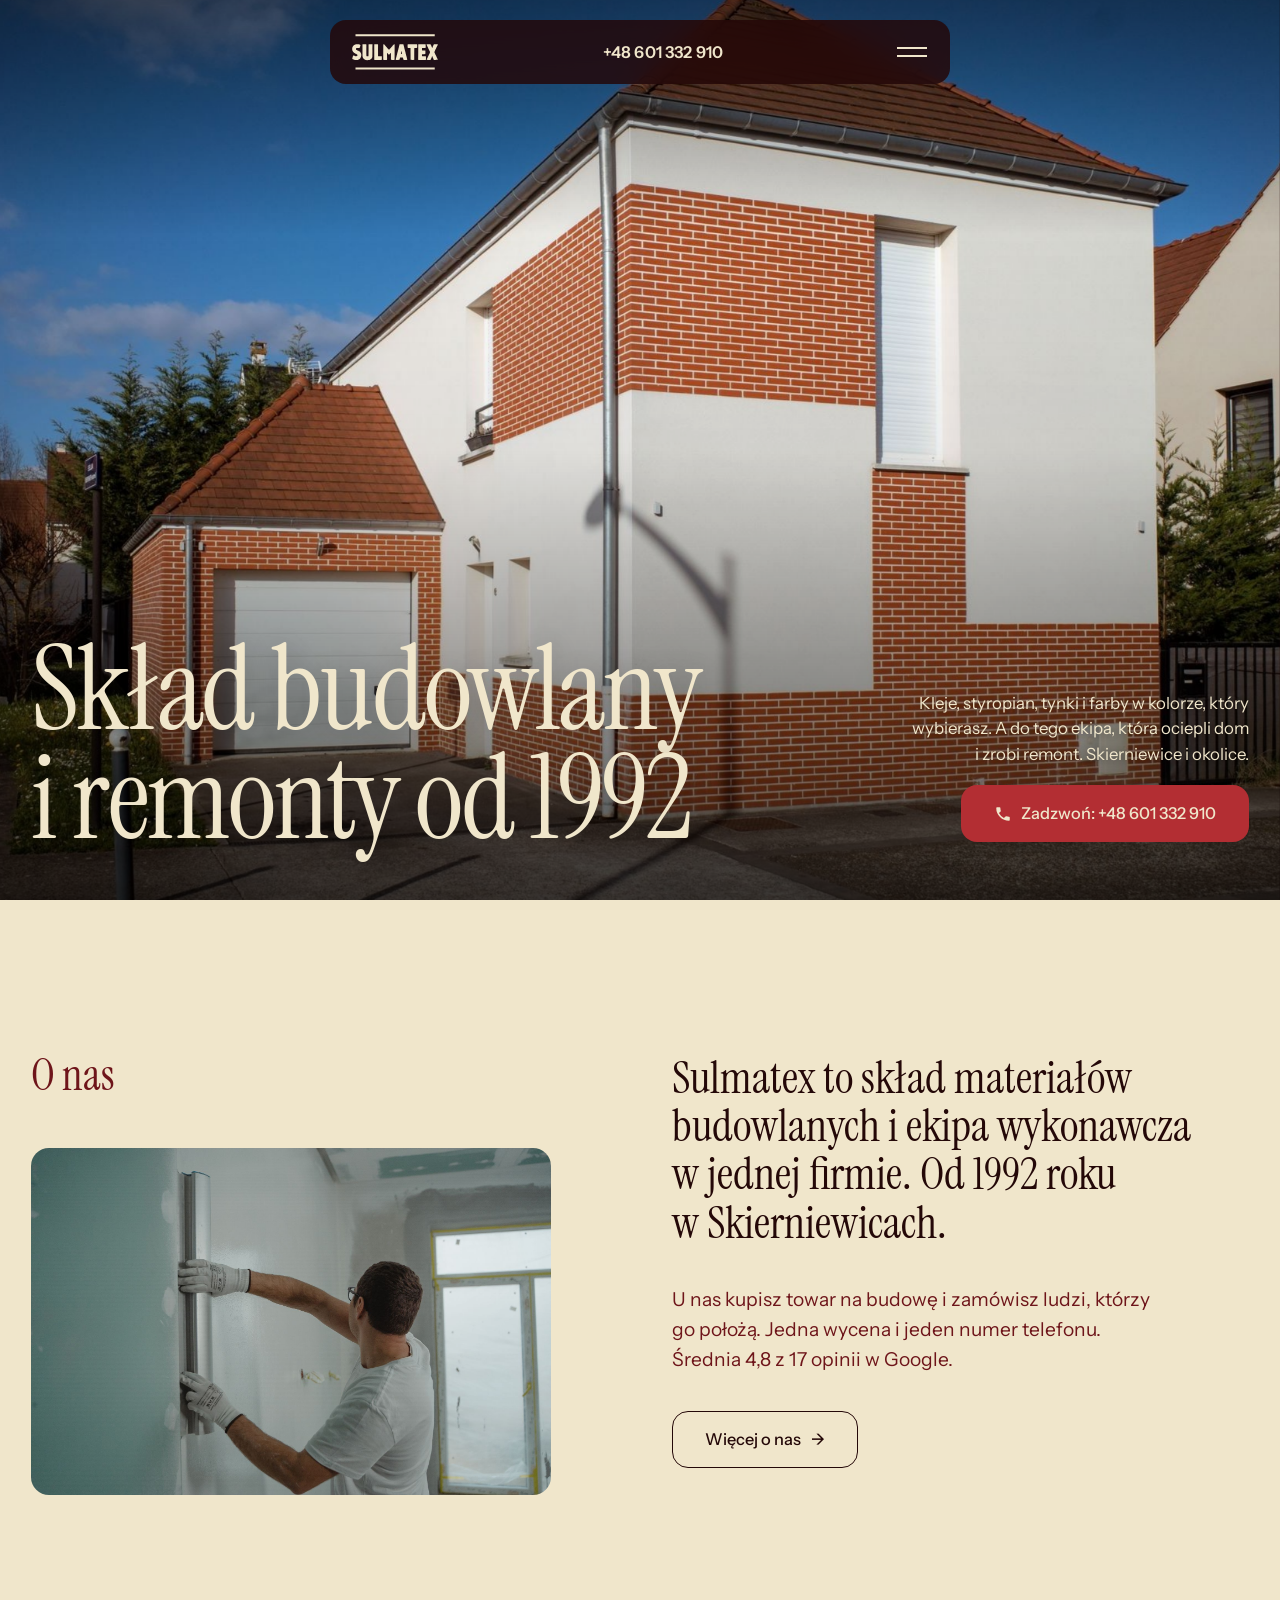
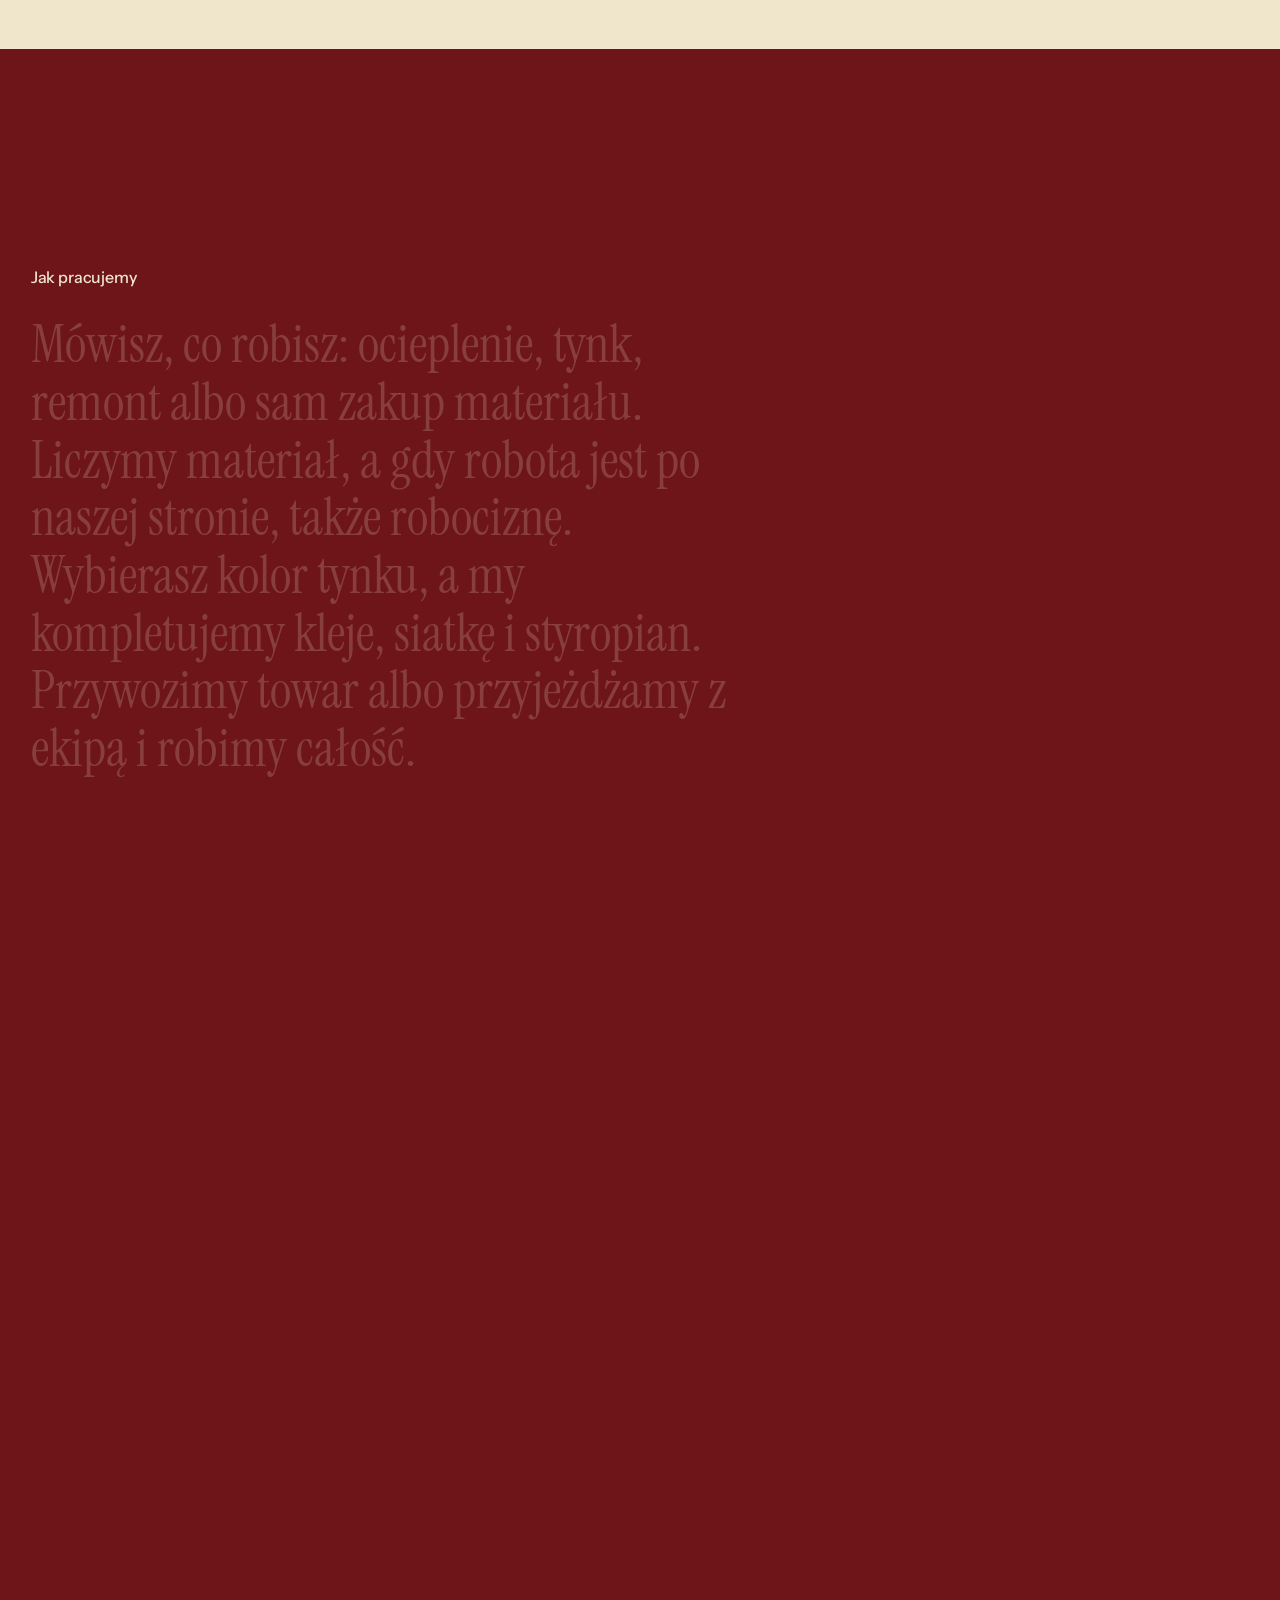
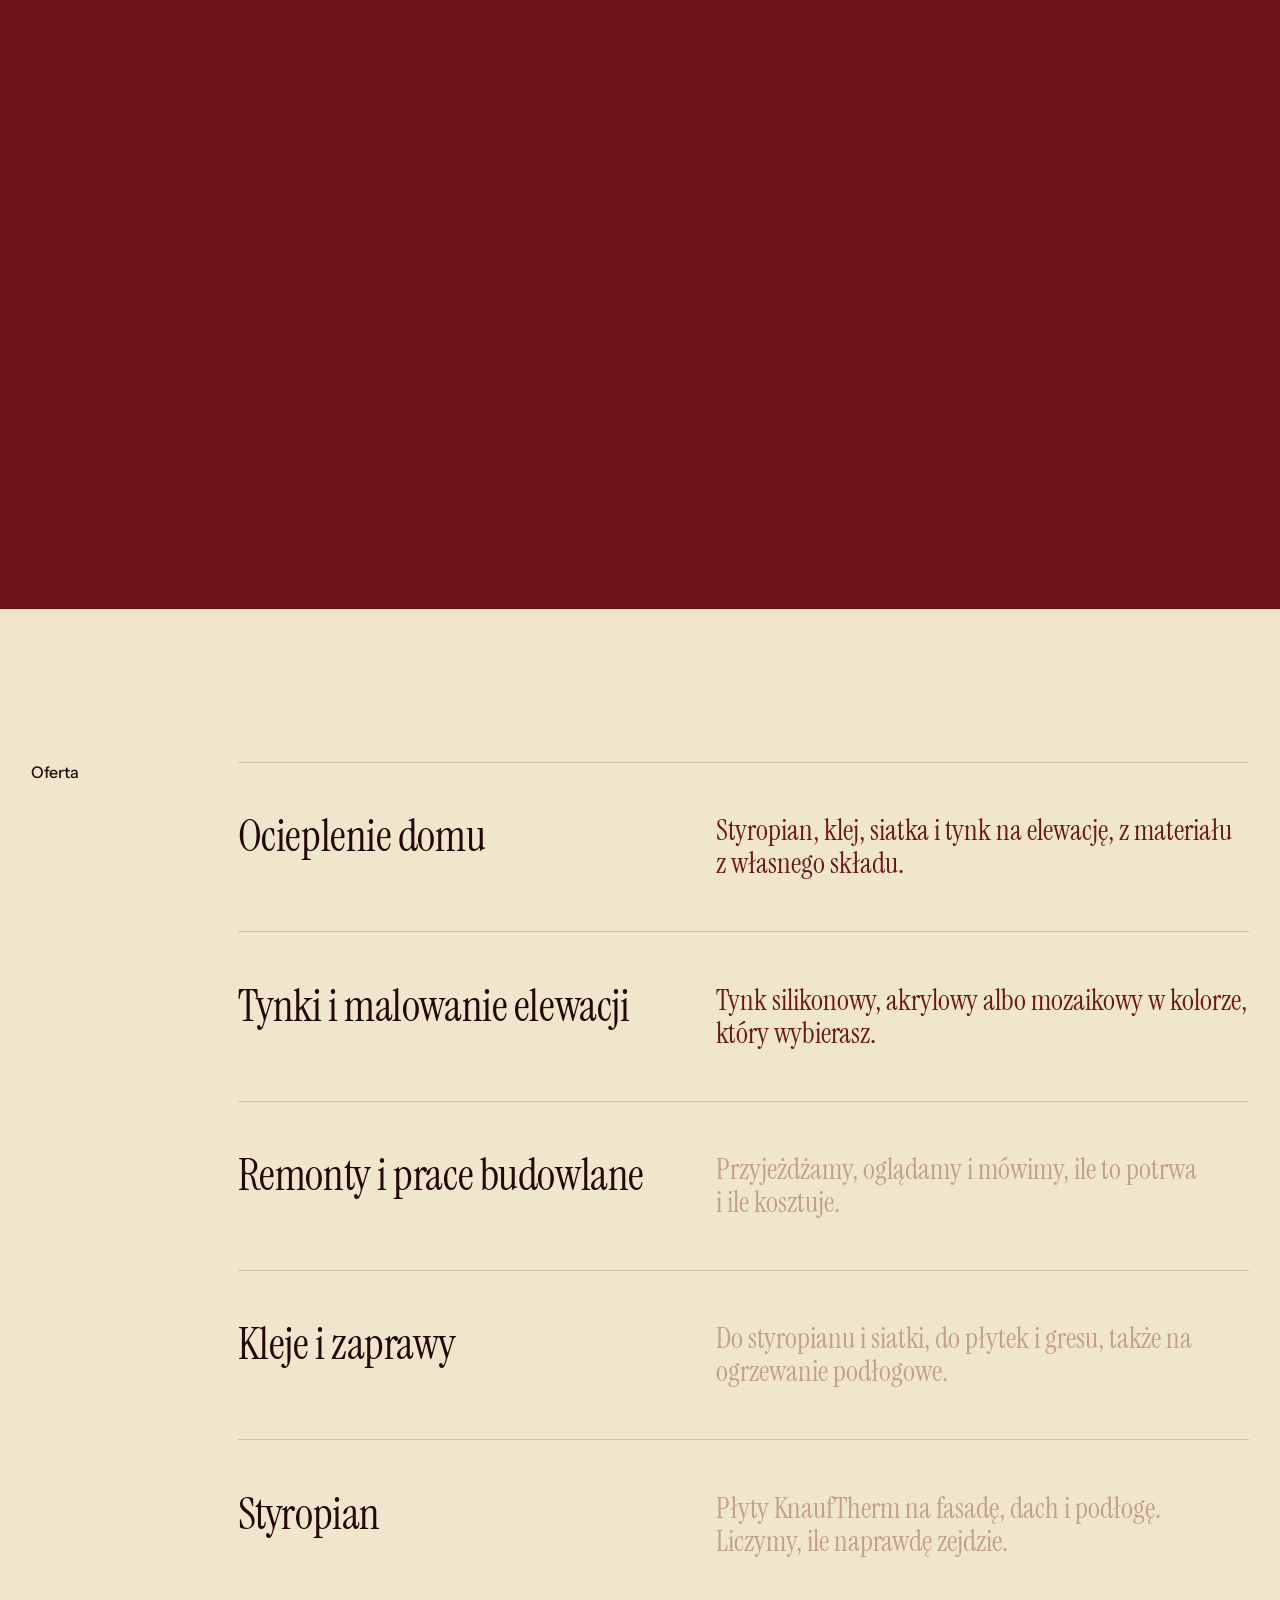
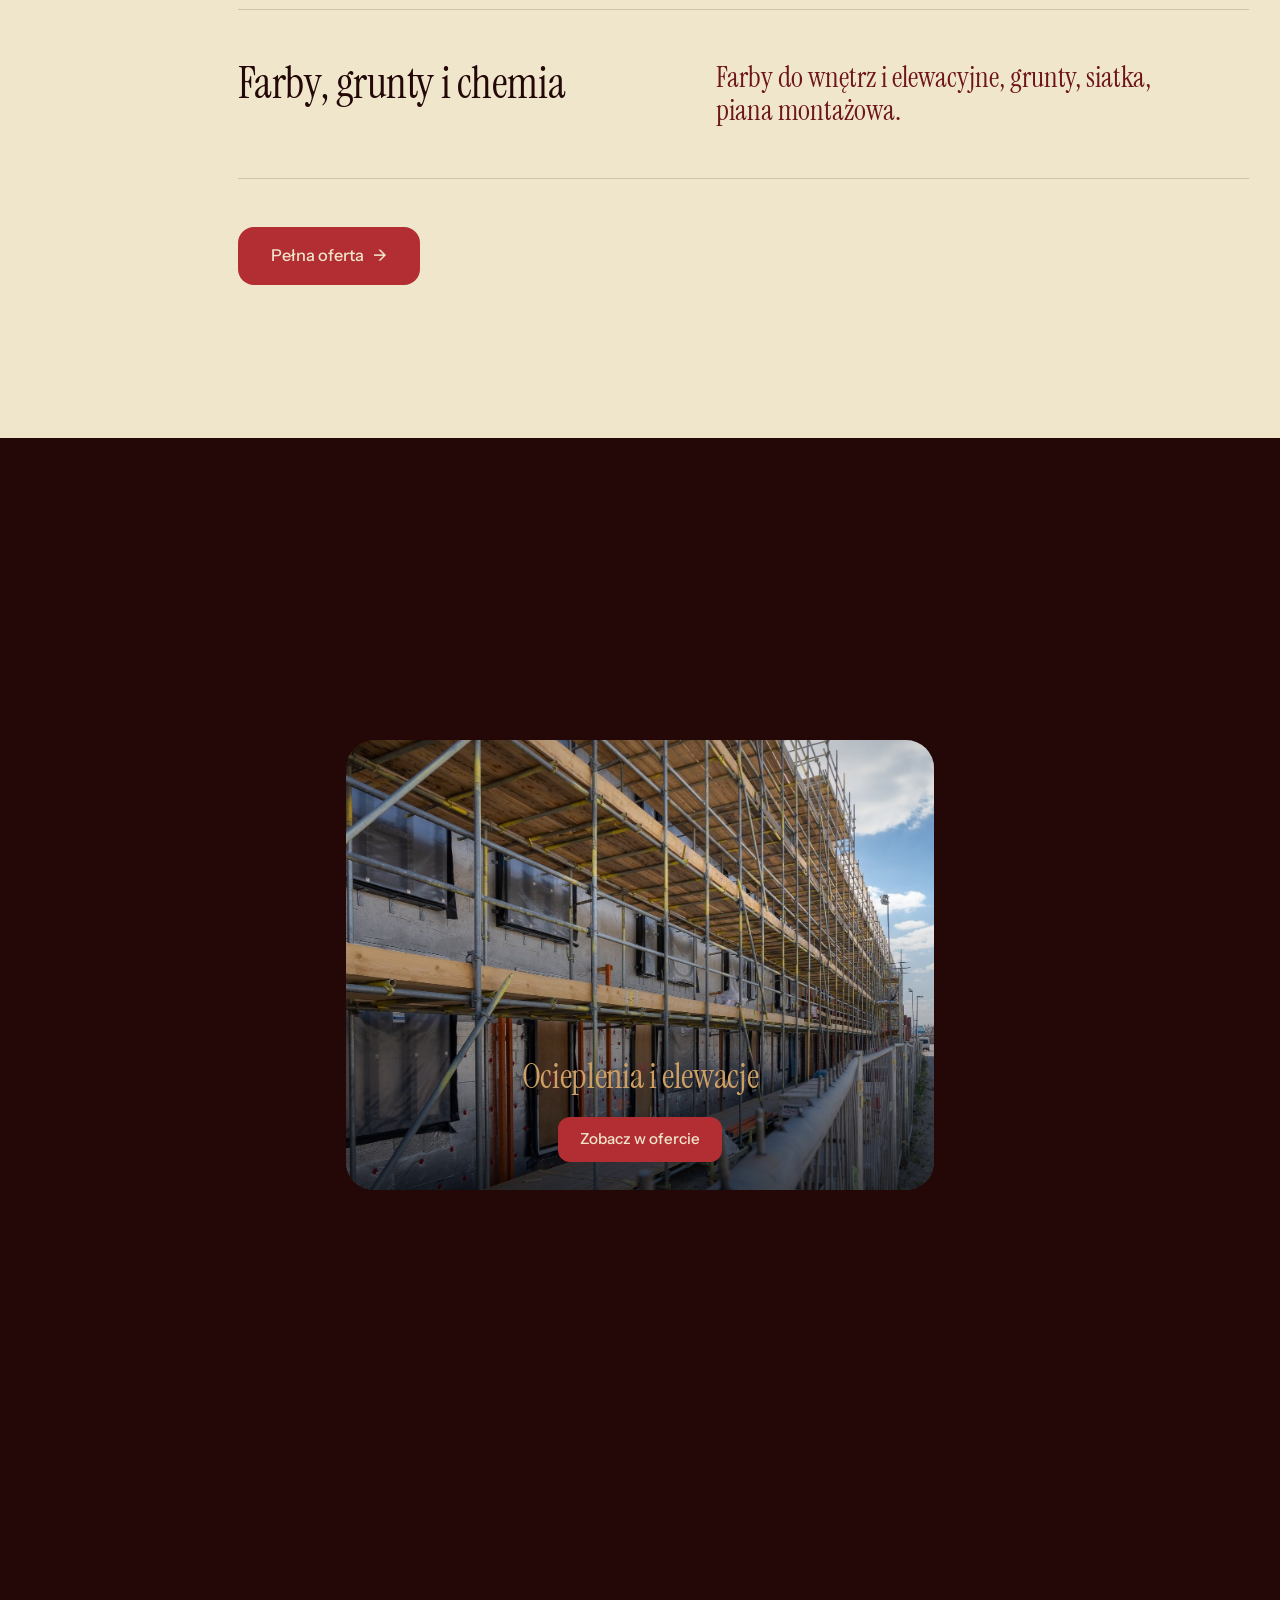
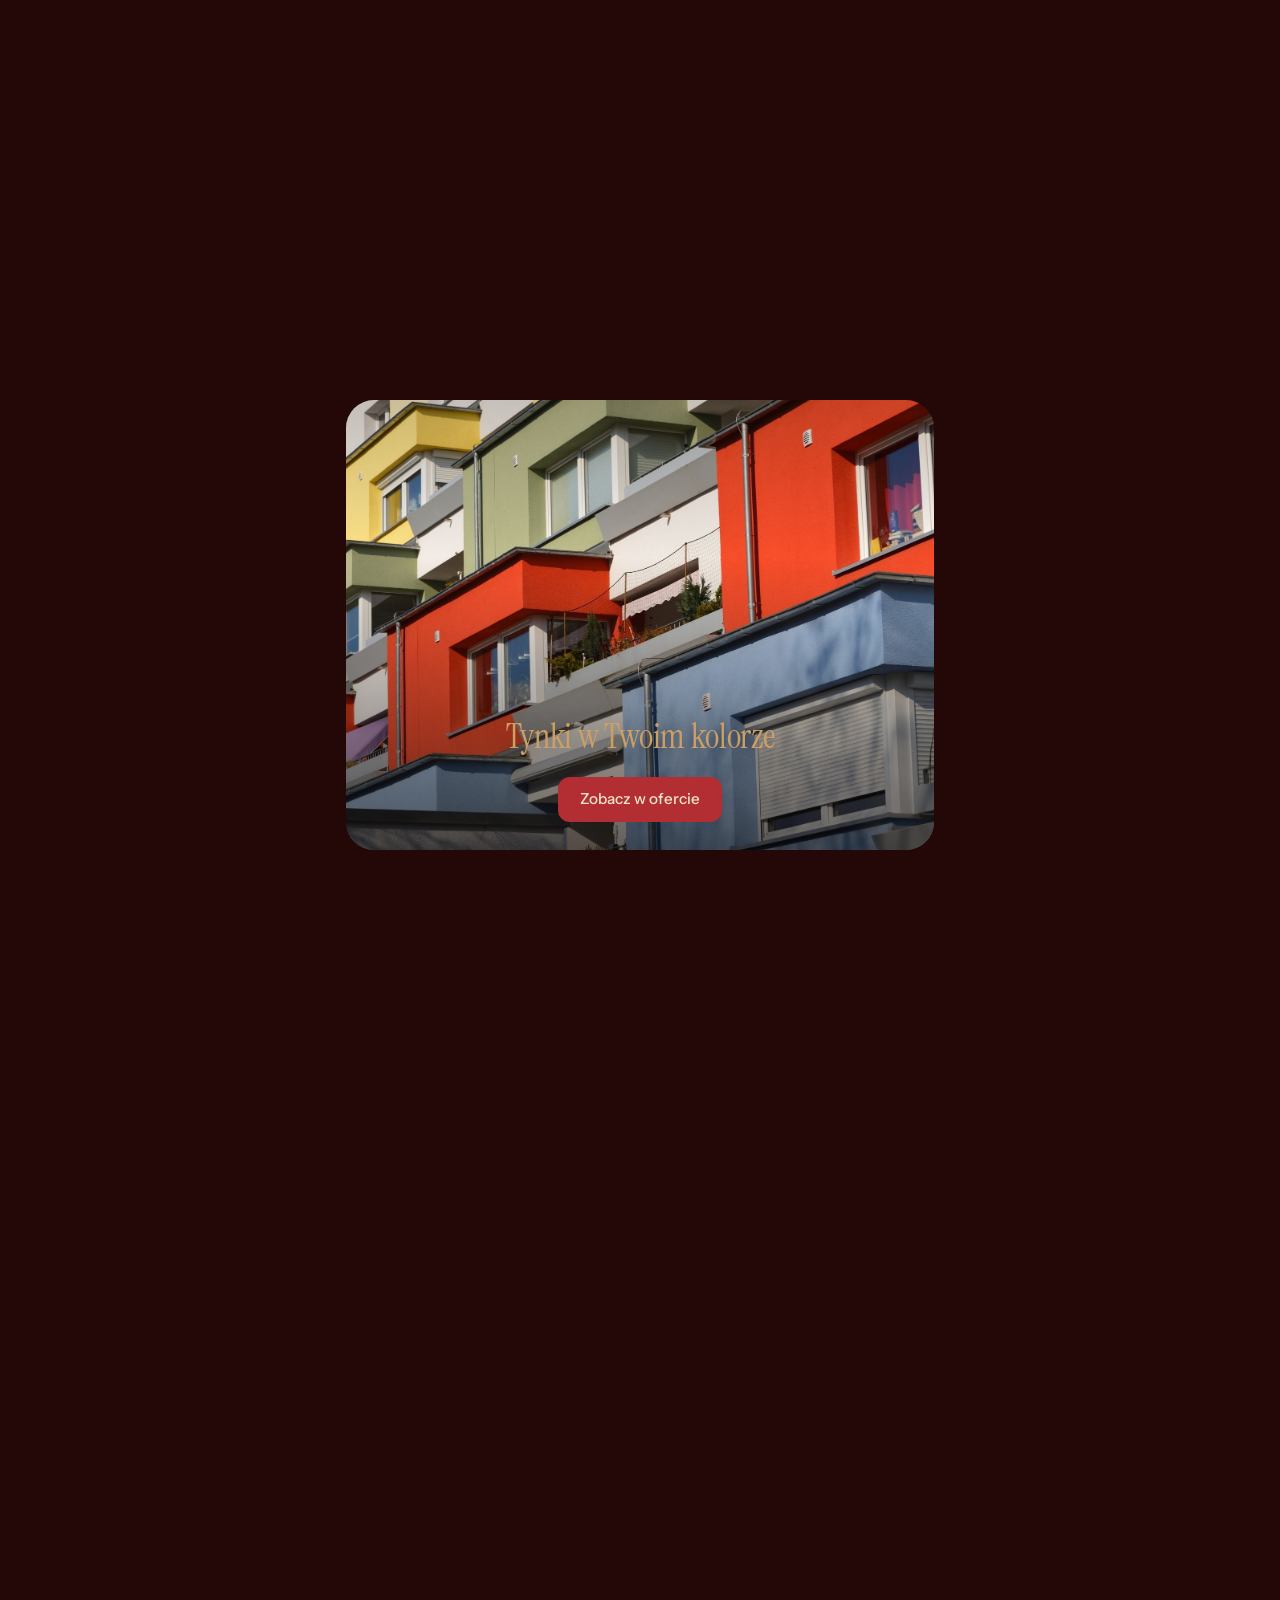
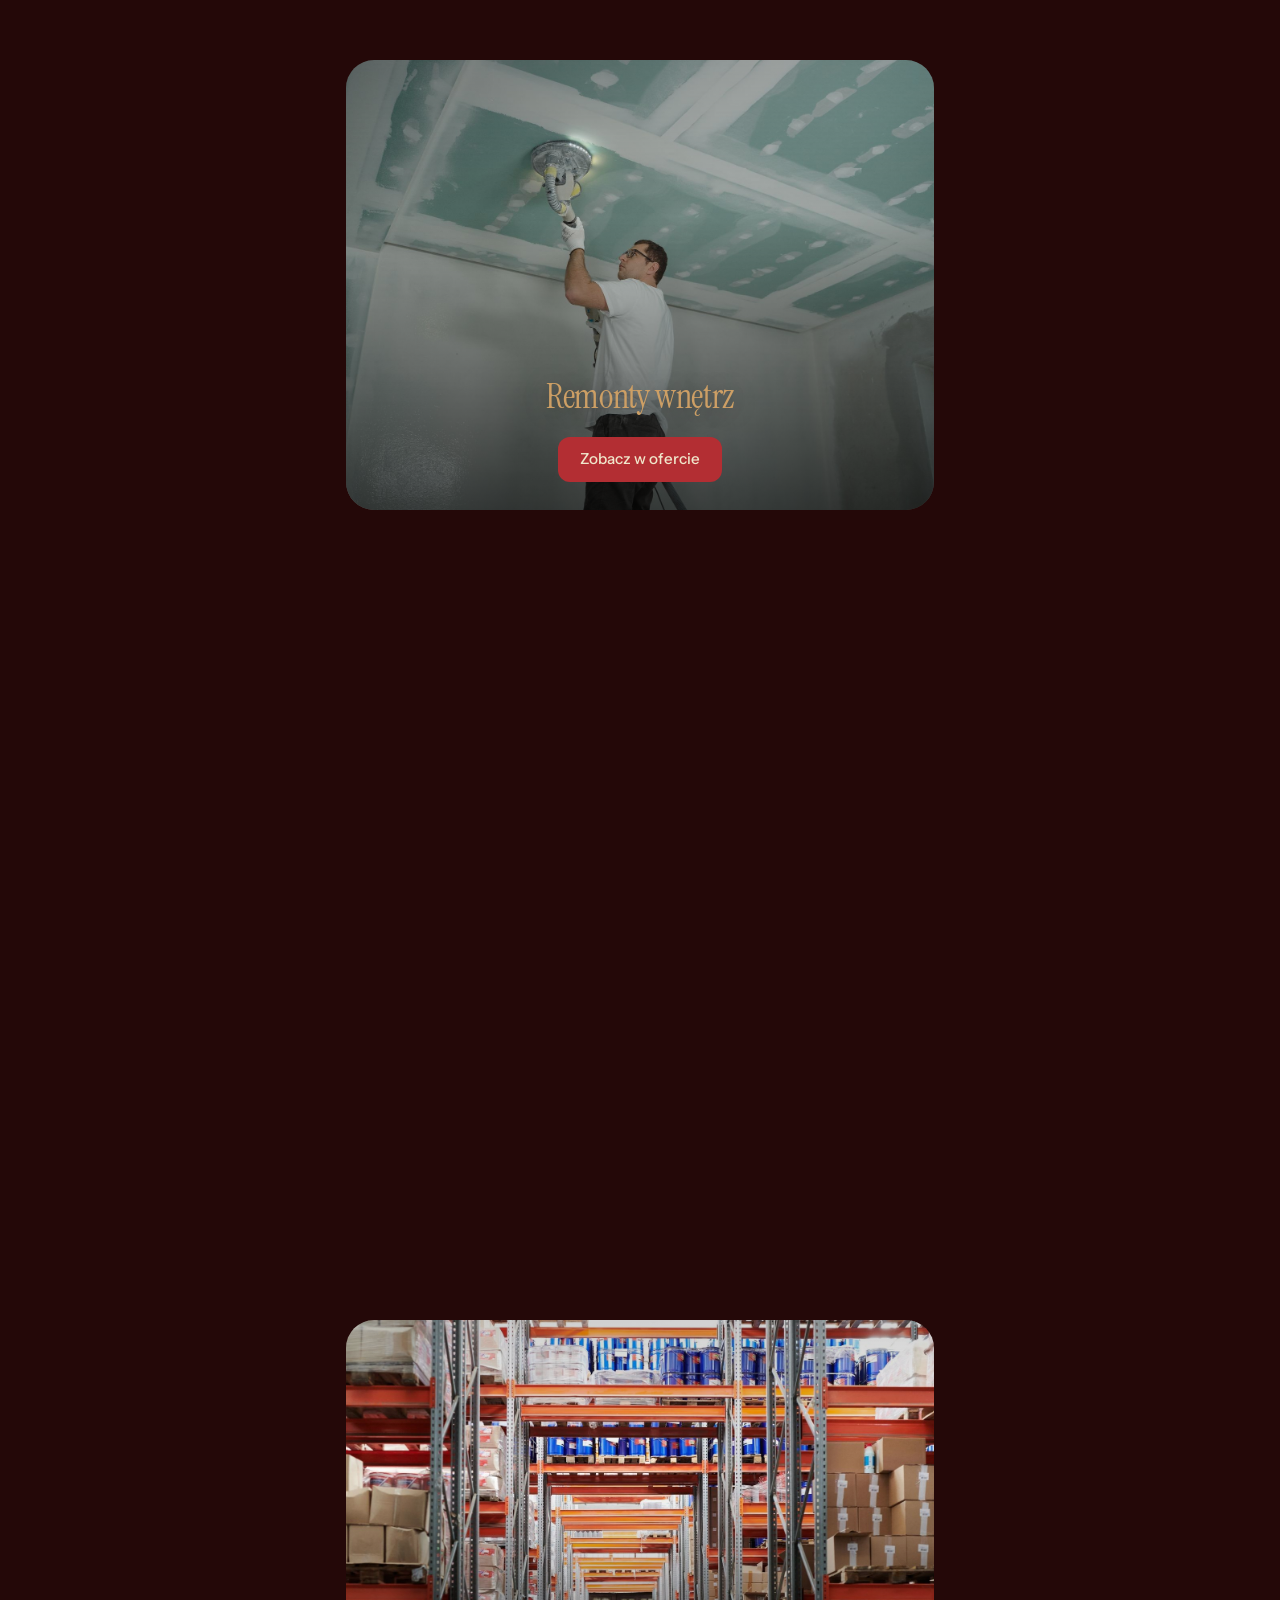
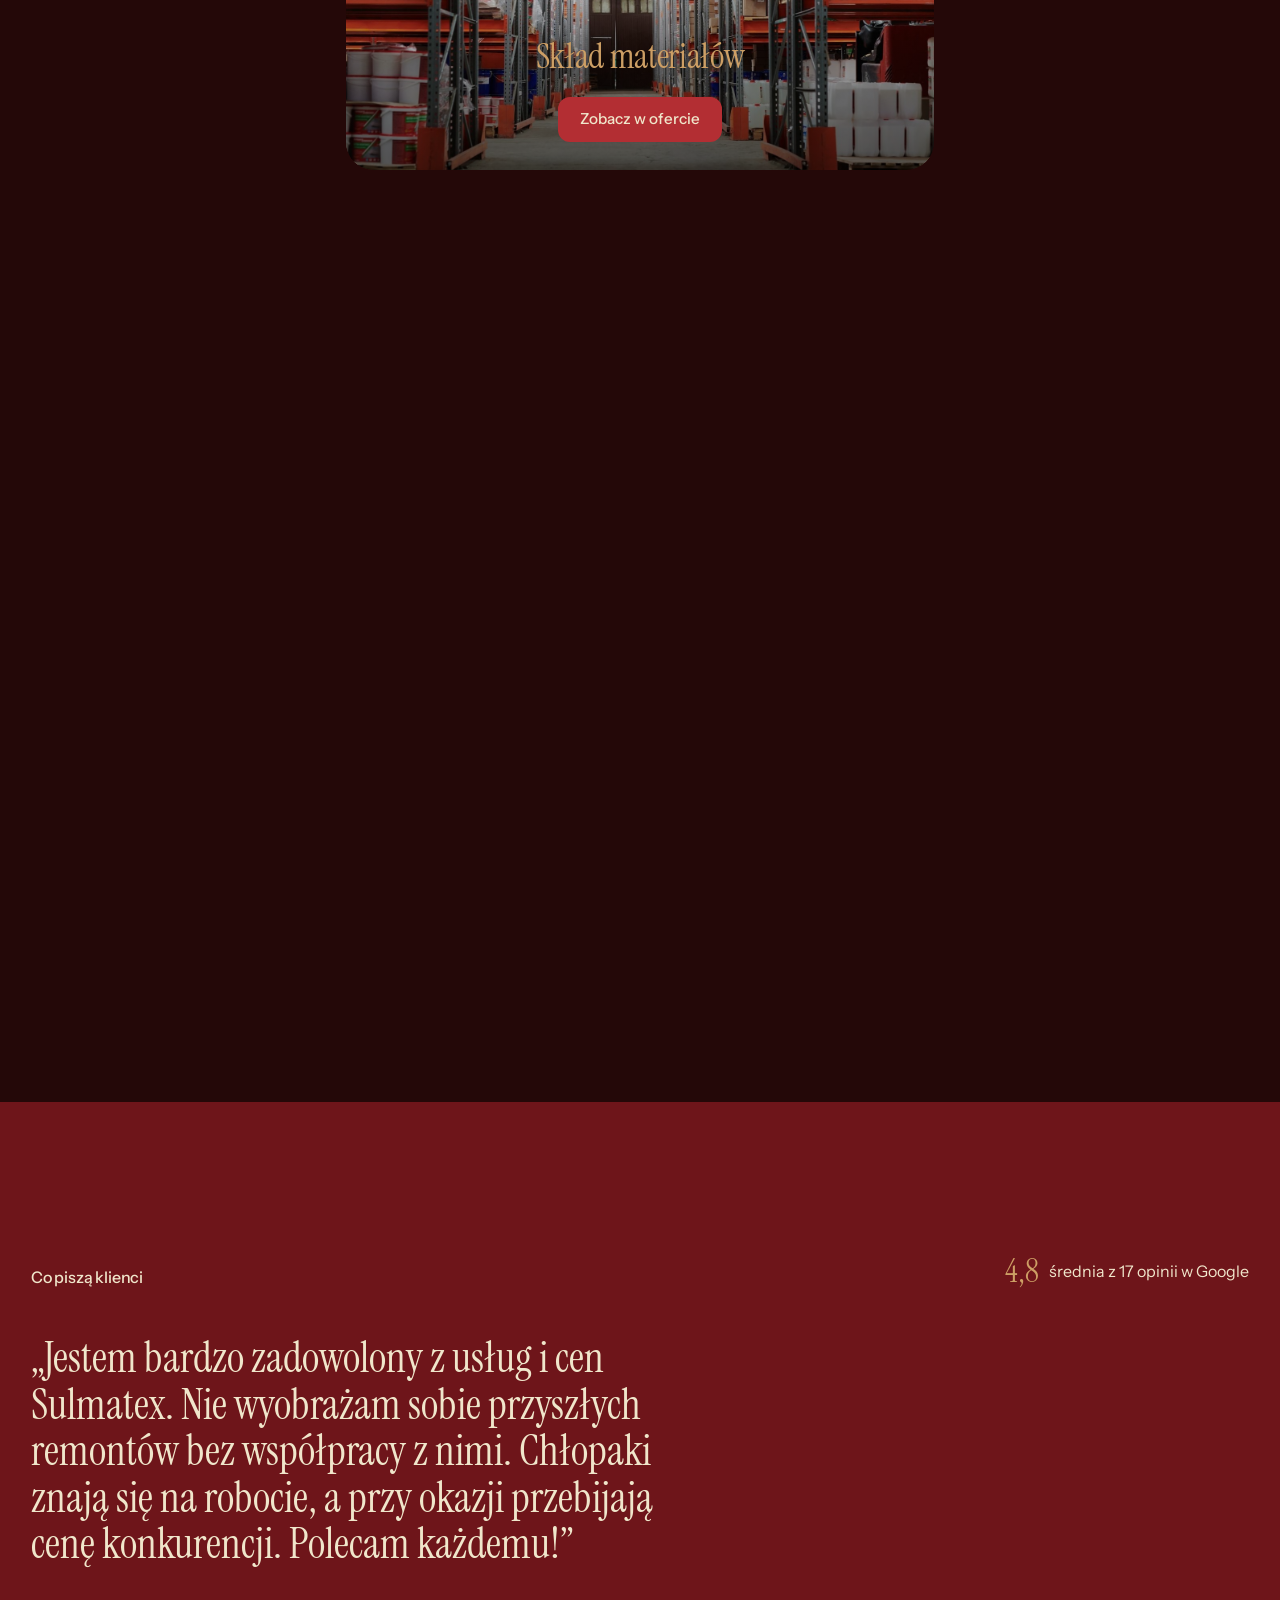
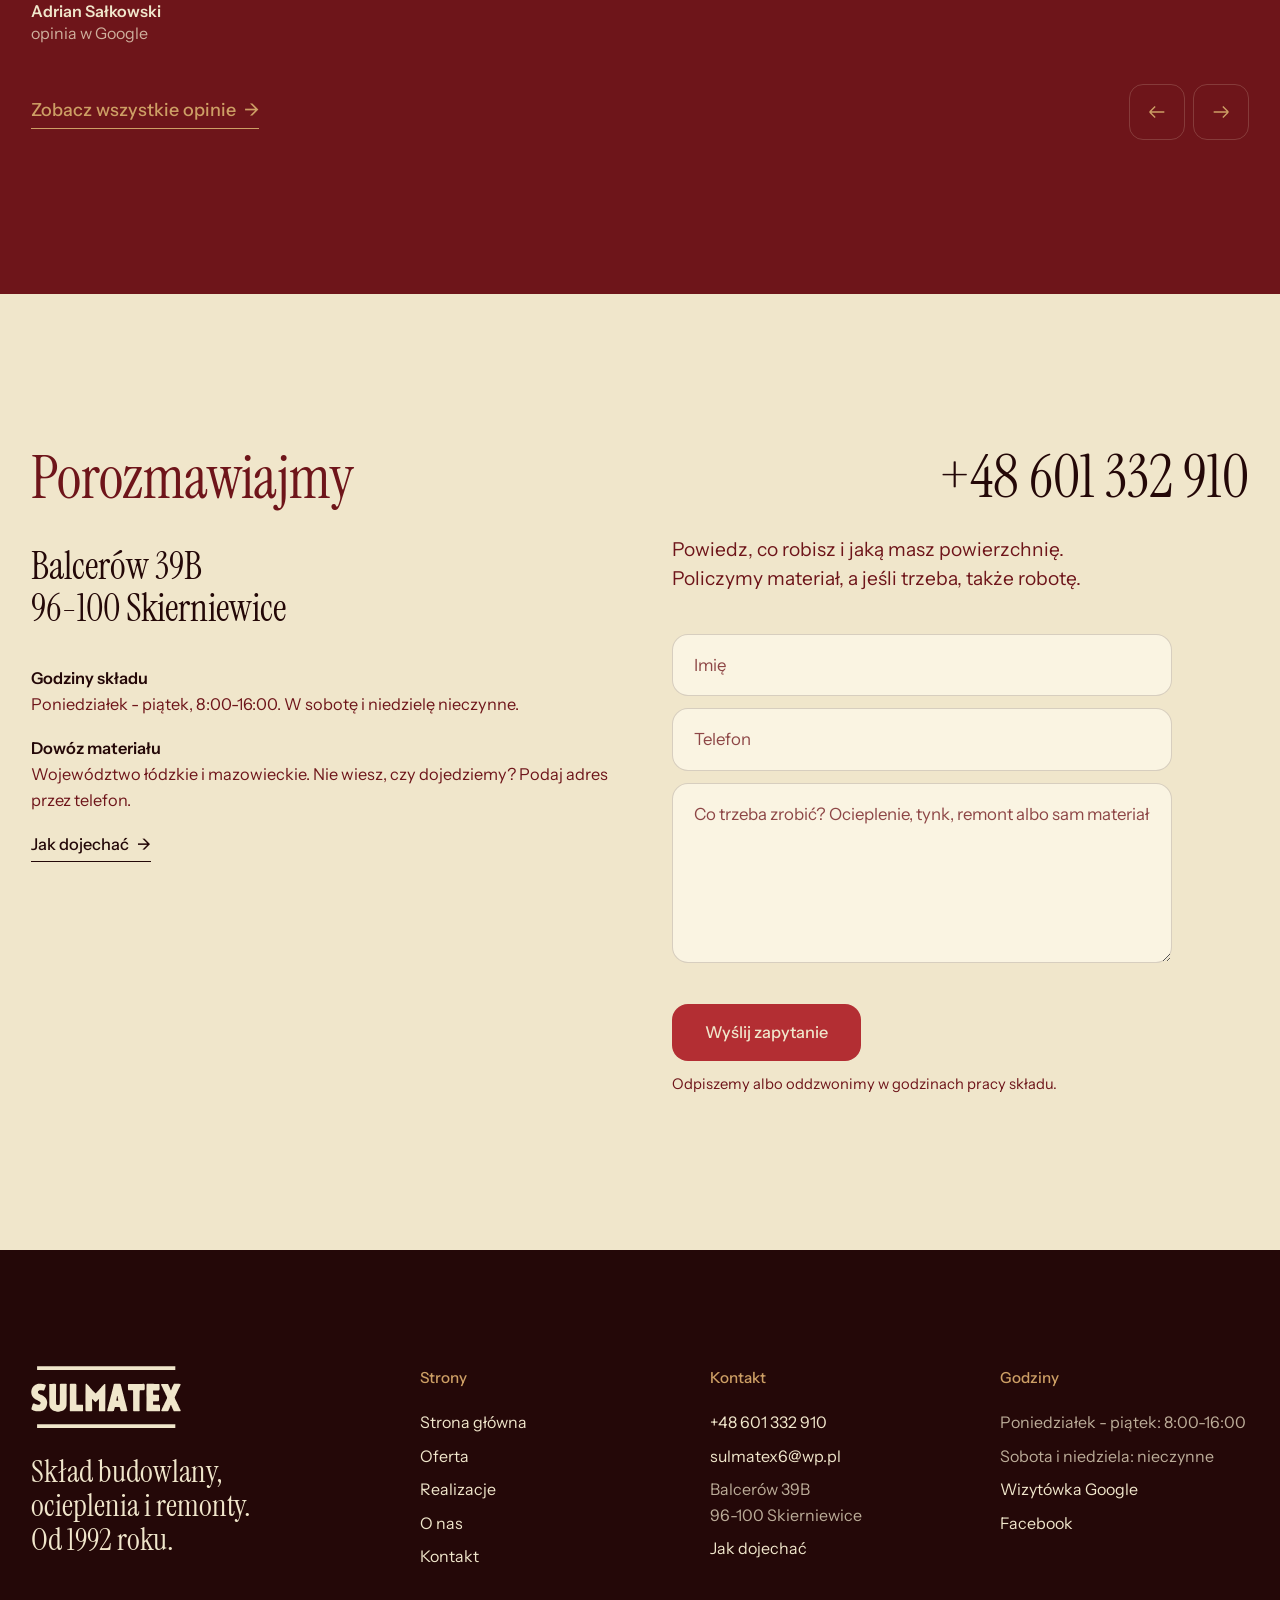
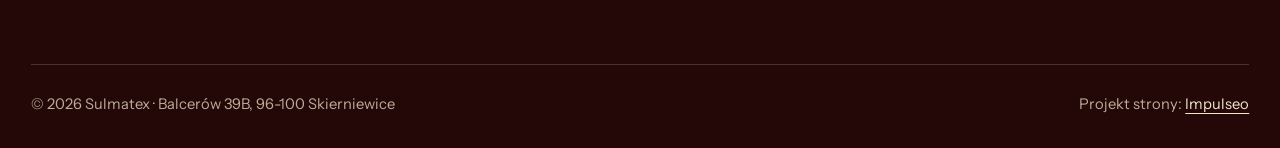
==== commit 27aa9cc6: "Demo przebudowane na wzór thefitouter.com, paleta Cacao/Bordeaux/Carmine/Brass/Bone wg zasady 60-30-" ====
--- a/index.html
+++ b/index.html
@@ -7,7 +7,7 @@
 <meta name="description" content="Sulmatex - skład materiałów budowlanych oraz ocieplenia, tynki i remonty. Skierniewice, od 1992 roku. Kleje, styropian, tynki i farby w wybranym kolorze, dowóz na terenie województwa łódzkiego i mazowieckiego.">
 <link rel="canonical" href="https://impulseo-pl.github.io/sulmatex/">
 <meta name="robots" content="noindex, nofollow">
-<meta name="theme-color" content="#0E1013">
+<meta name="theme-color" content="#240808">
 <meta property="og:type" content="website">
 <meta property="og:locale" content="pl_PL">
 <meta property="og:site_name" content="Sulmatex">
@@ -19,371 +19,179 @@
 <meta property="og:image:height" content="630">
 <meta name="twitter:card" content="summary_large_image">
 <script type="application/ld+json">{"@context": "https://schema.org", "@type": "HomeAndConstructionBusiness", "name": "Sulmatex", "url": "https://impulseo-pl.github.io/sulmatex/", "telephone": "+48601332910", "email": "sulmatex6@wp.pl", "image": "https://impulseo-pl.github.io/sulmatex/img/og.jpg", "address": {"@type": "PostalAddress", "streetAddress": "Balcerów 39B", "postalCode": "96-100", "addressLocality": "Skierniewice", "addressCountry": "PL"}, "geo": {"@type": "GeoCoordinates", "latitude": 51.914485, "longitude": 20.145934}, "openingHours": "Mo-Fr 08:00-16:00", "areaServed": ["Skierniewice", "województwo łódzkie", "województwo mazowieckie"], "aggregateRating": {"@type": "AggregateRating", "ratingValue": "4.8", "reviewCount": "17"}, "sameAs": ["https://maps.google.com/?cid=3609428095485784670&g_mp=Cidnb29nbGUubWFwcy5wbGFjZXMudjEuUGxhY2VzLlNlYXJjaFRleHQQAhgEIAA", "https://www.facebook.com/p/Sulmatex-100064661784393/"]}</script>
-<script>(function(){var d=document.documentElement;d.classList.add('js');try{if(!window.matchMedia('(prefers-reduced-motion: reduce)').matches)d.classList.add('anim');}catch(e){}setTimeout(function(){if(!d.classList.contains('anim-ok'))d.classList.remove('anim');},3500);})();</script>
-<script>(function(){try{var d=document.documentElement,q=/[?&]intro/.test(location.search);if(!q&&window.matchMedia&&matchMedia('(prefers-reduced-motion: reduce)').matches)return;if(!q&&sessionStorage.getItem('sulmatex_intro'))return;sessionStorage.setItem('sulmatex_intro','1');d.classList.add('intro-on');setTimeout(function(){d.classList.remove('intro-on','intro-gra','intro-out');d.classList.add('hero-go')},4600);}catch(e){}})();</script>
+<script>document.documentElement.classList.add('js')</script>
 <link rel="preload" as="image" href="img/hero.jpg" fetchpriority="high">
 <link rel="preconnect" href="https://fonts.googleapis.com">
 <link rel="preconnect" href="https://fonts.gstatic.com" crossorigin>
-<link href="https://fonts.googleapis.com/css2?family=Bricolage+Grotesque:opsz,wght@12..96,400..700&family=Geist:wght@400..600&display=swap" rel="stylesheet">
-<link rel="stylesheet" href="assets/styles.css?v=20261110a">
+<link href="https://fonts.googleapis.com/css2?family=Instrument+Sans:wght@400..600&family=Instrument+Serif&display=swap" rel="stylesheet">
+<link rel="stylesheet" href="assets/styles.css?v=20261118a">
 <script src="assets/lenis.min.js?v=1.1.20" defer></script>
-<script src="assets/main.js?v=20261110a" defer></script>
+<script src="assets/main.js?v=20261118a" defer></script>
 </head>
 <body>
 <a class="skip" href="#tresc">Przejdź do treści</a>
-<header class="site-head">
-<div class="intro" aria-hidden="true"><span class="intro-line"><i></i></span><span class="intro-meta">skład budowlany · ocieplenia · remonty · Skierniewice</span></div><div class="head-in">
-  <a class="brand" href="index.html" aria-label="Sulmatex - strona główna">
-    <span class="znak"><svg class="wm nav-logo" viewBox="400 420 34600 14374" role="img" aria-label="Sulmatex"><path pathLength="1" style="--i:0" d="M1803 490H33688V1357H1803Z"/><path pathLength="1" style="--i:1" d="M2697 4537c-4 3 -141 5 -306 4c-337 -2 -449 10 -561 59c-36 15 -76 31 -90 35c-14 4 -47 19 -74 32c-27 14 -72 32 -100 40c-49 14 -164 75 -216 115c-14 10 -48 29 -76 43c-29 13 -61 37 -73 53c-11 17 -46 44 -77 62c-81 46 -298 269 -331 340c-14 30 -44 84 -68 120c-89 135 -162 305 -190 440c-74 358 -88 512 -65 710c6 47 15 121 20 165c4 44 18 108 29 143c12 35 21 87 21 121c0 51 6 71 51 157c65 124 139 244 190 309c21 27 51 74 65 104c36 77 197 244 282 294c37 21 83 53 102 71c51 47 130 100 186 125c27 12 63 35 79 51c17 15 95 62 175 102c80 41 162 86 182 100c20 14 72 40 116 57c44 18 91 45 106 60c16 16 71 45 137 72c96 38 123 54 201 122c50 43 98 82 108 87c10 6 33 35 51 66c30 54 31 59 26 138c-9 129 -38 198 -119 282c-120 124 -204 148 -473 138c-185 -7 -183 -6 -395 -99c-47 -20 -141 -50 -209 -66c-120 -28 -137 -35 -217 -91c-50 -35 -170 -55 -231 -39c-78 21 -139 113 -168 251c-9 44 -27 91 -44 117c-16 24 -32 63 -36 86c-3 23 -17 76 -30 117c-13 41 -31 102 -40 135c-9 32 -28 81 -41 108c-15 28 -29 79 -34 120c-4 40 -13 85 -20 102c-6 16 -18 70 -26 120c-31 188 30 306 179 343c24 6 58 22 77 36c132 93 216 126 323 126c60 0 110 18 120 44c9 23 56 43 127 56c36 6 88 18 115 26c128 36 895 49 1110 18c159 -23 303 -61 355 -94c25 -16 72 -36 105 -45c73 -21 179 -76 220 -115c17 -15 52 -41 78 -57c123 -76 374 -319 419 -406c10 -20 34 -49 53 -64c22 -18 41 -45 50 -74c9 -25 49 -111 89 -190c58 -114 76 -160 86 -219c6 -41 25 -127 41 -190c16 -63 36 -165 44 -225c8 -61 22 -156 31 -212c17 -107 15 -152 -10 -266c-9 -37 -23 -120 -31 -185c-18 -135 -83 -349 -117 -378c-11 -11 -30 -40 -42 -65c-12 -25 -35 -67 -52 -95c-17 -27 -52 -85 -77 -129c-62 -106 -252 -301 -337 -345c-14 -7 -54 -40 -90 -74c-36 -34 -85 -70 -110 -80c-98 -41 -152 -69 -202 -107c-29 -22 -76 -48 -105 -59c-69 -26 -230 -107 -238 -120c-7 -12 -92 -36 -156 -45c-34 -4 -74 -24 -145 -70c-67 -43 -116 -68 -151 -75c-35 -8 -61 -20 -77 -38c-93 -102 -166 -195 -177 -228c-18 -55 -15 -304 5 -343c32 -62 139 -157 226 -202l85 -44l255 0c256 0 394 12 604 52c97 18 131 12 190 -34c59 -46 145 -188 180 -299c14 -43 37 -117 52 -164c15 -47 34 -101 44 -120c9 -19 25 -64 34 -100c10 -36 31 -95 47 -132c42 -97 83 -310 68 -356c-26 -78 -107 -140 -212 -162c-64 -13 -281 -85 -372 -124c-47 -20 -77 -26 -140 -26c-44 0 -123 -7 -175 -15c-100 -15 -202 -19 -213 -8Z"/><path pathLength="1" style="--i:2" d="M5796 4537c-4 5 -242 8 -529 9c-489 0 -525 2 -577 20c-85 30 -120 101 -89 181c8 19 12 214 14 618c6 1300 8 1832 7 2315c0 278 1 775 2 1105l2 600l32 118c17 64 36 161 42 215c13 112 39 177 104 260c24 31 52 77 62 102c21 56 76 132 109 154c14 9 44 42 68 74c70 95 215 227 278 255c31 14 82 48 114 77c65 59 108 80 160 80c29 0 45 8 77 39c57 57 221 109 373 121c109 8 167 23 270 71c112 52 553 36 736 -27c78 -27 130 -38 211 -45c181 -15 289 -51 344 -116c28 -34 36 -37 101 -44c86 -9 120 -26 193 -93c30 -28 90 -78 134 -111c43 -32 102 -88 131 -124c29 -36 85 -98 124 -138c47 -48 81 -92 98 -130c15 -32 40 -79 56 -106c56 -91 121 -310 142 -477c4 -30 13 -78 20 -106c11 -42 14 -481 15 -2295c2 -2160 3 -2247 21 -2321c26 -107 25 -153 -7 -195c-61 -81 -93 -84 -749 -83c-713 1 -742 4 -803 89l-29 39l5 1519c4 1778 -8 3025 -32 3071c-23 45 -91 100 -138 112c-24 6 -75 20 -114 31c-94 26 -145 24 -301 -10c-147 -33 -179 -46 -217 -92c-57 -68 -56 -58 -66 -512c-13 -594 -14 -3809 -1 -3972c15 -189 -7 -228 -147 -266c-67 -19 -231 -26 -246 -12Z"/><path pathLength="1" style="--i:3" d="M9776 4522l-299 6l-40 29c-22 15 -50 41 -61 56l-21 28l-3 3058l-3 3057l22 28c51 65 101 78 354 88c279 12 2322 3 2450 -11c96 -10 188 -39 221 -70c20 -18 21 -27 17 -642c-4 -723 -2 -698 -48 -738c-58 -50 -65 -51 -760 -51c-357 0 -660 -3 -673 -6c-57 -16 -54 84 -59 -1758c-3 -949 -1 -1921 5 -2216c6 -320 6 -548 1 -584c-13 -82 -65 -211 -92 -228c-86 -55 -261 -63 -1011 -46Z"/><path pathLength="1" style="--i:4" d="M13105 4541c-58 16 -95 67 -116 155c-15 69 -14 6036 2 6065c6 12 49 39 95 61l85 41l167 8c92 5 343 7 557 4l390 -3l95 -36c152 -57 137 23 133 -712c-4 -698 -18 -1394 -33 -1669c-9 -170 -2 -343 15 -388c12 -29 42 -19 99 33c31 27 69 56 85 65c17 8 46 38 64 65c66 97 412 447 462 466c50 18 123 10 188 -21c63 -31 341 -319 416 -433c22 -32 50 -66 64 -75c13 -8 45 -34 71 -56c78 -67 108 -49 125 74c6 44 7 531 2 1320c-9 1431 -20 1280 95 1327c111 46 180 51 594 44c546 -9 689 -25 782 -89c28 -18 32 -6050 4 -6133c-29 -88 -98 -127 -177 -100c-56 20 -145 82 -177 124c-15 20 -57 67 -94 103c-38 37 -68 72 -68 79c0 7 -51 64 -114 129c-123 126 -330 366 -370 430c-14 22 -47 56 -73 76c-45 34 -66 57 -176 191c-27 33 -126 142 -220 243c-95 101 -181 200 -192 219c-11 20 -39 49 -62 66c-23 17 -59 54 -80 82c-51 68 -132 161 -223 254c-41 42 -95 100 -120 128c-52 59 -97 69 -156 33c-45 -28 -394 -378 -444 -446c-24 -33 -85 -101 -135 -150c-114 -113 -211 -223 -302 -345c-72 -96 -108 -134 -175 -184c-21 -15 -55 -53 -77 -84c-21 -31 -49 -66 -61 -77c-12 -11 -41 -47 -63 -80c-57 -83 -127 -165 -247 -286c-57 -57 -128 -136 -158 -174c-31 -39 -120 -134 -200 -213l-144 -142l-52 1c-28 0 -65 5 -81 10Z"/><path pathLength="1" style="--i:5" d="M19615 4557c-104 24 -155 90 -155 200c0 37 -6 101 -14 143c-8 41 -19 101 -25 133c-5 31 -23 94 -40 140c-16 45 -38 129 -50 187c-44 232 -81 388 -104 445c-14 33 -30 91 -36 130c-17 96 -59 260 -81 315c-10 25 -21 63 -25 85c-3 22 -15 71 -25 110c-11 38 -29 119 -40 180c-24 128 -80 332 -116 424c-14 35 -31 104 -39 155c-7 50 -23 120 -33 156c-11 36 -30 110 -42 165c-13 55 -33 124 -46 153c-13 29 -34 105 -48 170c-14 64 -36 169 -49 232c-14 64 -39 156 -56 205c-20 58 -35 124 -41 186c-5 53 -16 116 -25 140c-9 24 -27 75 -39 114c-13 38 -33 90 -44 115c-11 25 -28 85 -37 135c-42 225 -87 421 -105 462c-11 24 -31 95 -45 156c-14 62 -37 159 -51 217c-15 58 -33 136 -41 175c-9 38 -26 88 -39 110c-27 47 -39 96 -54 225c-7 52 -25 135 -40 185c-85 271 -84 277 69 326l96 31l384 10c540 15 748 4 852 -44c95 -45 98 -48 115 -169c14 -105 38 -192 99 -374c20 -58 36 -131 40 -175c9 -102 27 -148 80 -200l46 -45l472 0c518 0 499 -2 558 62c26 28 74 159 100 273c6 30 22 77 35 105c28 62 50 165 64 303c15 151 20 160 150 217l85 37l235 10c166 7 333 6 568 -2l334 -12l101 -34c56 -18 108 -41 115 -51c18 -24 9 -105 -22 -197c-30 -87 -89 -327 -122 -495c-23 -119 -50 -216 -100 -366c-12 -39 -27 -106 -33 -150c-10 -77 -41 -186 -76 -270c-10 -22 -26 -94 -36 -160c-11 -66 -27 -142 -35 -169c-9 -27 -26 -87 -39 -135c-23 -92 -56 -206 -110 -391c-19 -63 -37 -144 -41 -180c-3 -36 -17 -90 -30 -120c-14 -31 -43 -141 -64 -245c-67 -318 -80 -376 -95 -404c-7 -15 -23 -65 -35 -112c-12 -46 -34 -125 -50 -176c-17 -54 -33 -133 -39 -189c-7 -84 -12 -101 -41 -142c-27 -39 -35 -64 -51 -165c-26 -159 -95 -434 -120 -474c-11 -18 -28 -79 -38 -140c-26 -150 -96 -439 -120 -493c-10 -25 -31 -119 -45 -210c-30 -191 -65 -328 -102 -402c-17 -33 -31 -87 -41 -152c-15 -103 -62 -226 -96 -254c-8 -7 -58 -20 -109 -27c-133 -20 -1235 -18 -1323 2Zm729 2780c19 38 34 118 46 238c14 147 79 494 126 665c21 80 15 113 -33 156c-92 84 -338 64 -381 -32c-21 -45 -1 -221 44 -396c8 -31 23 -141 35 -245c21 -198 47 -298 94 -373c30 -47 49 -50 69 -13Z"/><path pathLength="1" style="--i:6" d="M26080 4547c-52 2 -789 4 -1637 5c-1540 3 -1542 3 -1569 24c-104 77 -110 123 -106 759c3 519 5 535 69 597c89 85 71 82 580 88l451 5l26 24c65 62 60 -149 66 2402c5 2243 6 2307 24 2328c10 11 55 35 99 52c114 44 242 51 773 45c473 -5 475 -5 569 -60c64 -38 72 -61 50 -133c-35 -112 -31 -4430 4 -4543c6 -20 27 -51 46 -70c44 -43 109 -48 583 -49c346 -1 349 -2 421 -67c49 -43 113 -170 113 -224c0 -19 -3 -175 -7 -345c-4 -180 -3 -359 3 -426c18 -219 -40 -360 -165 -403c-46 -16 -112 -17 -393 -9Z"/><path pathLength="1" style="--i:7" d="M27480 4539c-328 7 -340 10 -398 75c-17 20 -32 40 -32 44c0 4 0 1350 -1 2992c0 1718 -4 3008 -9 3040c-8 43 -6 59 6 78c21 32 126 80 205 94c91 16 2638 17 2726 1c76 -14 169 -57 185 -86c9 -17 11 -162 9 -601c-4 -746 -2 -738 -160 -786c-61 -19 -86 -20 -645 -15c-716 6 -754 3 -794 -79c-15 -29 -19 -494 -6 -616c14 -137 -16 -131 592 -131c537 1 571 -2 683 -60c77 -39 106 -122 101 -294c-1 -17 -4 -257 -6 -535c-3 -278 -6 -508 -6 -512c0 -19 -70 -84 -110 -102c-43 -20 -58 -20 -350 -16c-168 3 -413 5 -545 5c-383 -1 -360 31 -360 -502c0 -446 -2 -435 85 -460c71 -21 492 -27 846 -13l321 12l68 -36c37 -20 73 -36 80 -36c66 0 137 -288 103 -420c-7 -26 -12 -147 -14 -290c-5 -588 -6 -599 -37 -653c-54 -91 -13 -87 -1097 -92c-470 -2 -920 -5 -1000 -8c-80 -2 -278 -1 -440 2Z"/><path pathLength="1" style="--i:8" d="M33541 4542c-142 11 -178 22 -228 72c-35 35 -43 51 -49 95c-4 29 -17 67 -29 86c-13 18 -30 57 -39 87c-8 30 -27 64 -40 77c-14 13 -32 45 -41 70c-8 25 -24 59 -36 76c-67 98 -149 300 -244 600c-73 230 -75 234 -120 281c-49 52 -57 53 -94 16c-21 -21 -30 -43 -40 -102c-11 -70 -51 -173 -121 -315c-17 -33 -37 -94 -45 -135c-9 -43 -28 -95 -44 -122c-16 -25 -32 -57 -36 -70c-13 -45 -108 -243 -131 -273c-23 -32 -80 -171 -107 -266c-20 -67 -65 -132 -109 -156c-30 -16 -87 -17 -733 -18c-782 0 -756 -2 -830 69c-57 54 -58 81 -6 167c22 36 44 85 51 109c6 25 24 65 39 90c14 25 32 57 38 72c7 14 27 46 46 71c19 25 38 62 42 84c7 40 84 209 116 254c10 14 26 48 37 76c11 28 30 66 44 84c14 19 33 58 43 88c10 30 26 69 36 86c10 17 27 56 38 86c22 65 74 169 111 224c15 22 37 71 50 110c35 106 54 145 99 205c22 30 48 75 57 100c9 25 23 64 31 87c8 24 37 77 65 119c39 60 53 93 64 151c15 78 19 88 89 198c25 38 54 90 65 115c11 25 30 63 42 85c93 174 115 220 140 304c41 136 45 180 20 238c-11 27 -23 64 -27 83c-7 38 -70 167 -115 240c-16 25 -36 76 -44 114c-9 37 -26 81 -37 97c-45 63 -172 318 -188 376c-6 21 -27 58 -46 82c-19 24 -40 62 -46 85c-20 79 -30 103 -55 137c-38 51 -100 178 -119 245c-22 74 -39 108 -80 159c-33 41 -75 116 -75 135c0 15 -88 218 -112 260c-11 19 -33 66 -47 105c-15 38 -49 101 -75 140c-31 46 -55 99 -72 155c-27 91 -31 101 -117 256c-65 116 -98 227 -79 268c6 14 42 43 83 67c99 57 143 60 807 57l538 -3l40 -26c21 -14 61 -35 87 -47c46 -20 49 -25 97 -127c27 -58 56 -129 65 -158c8 -28 27 -69 41 -90c14 -21 31 -55 39 -75c7 -21 28 -60 48 -89c19 -29 37 -70 41 -95c4 -24 15 -58 26 -76c31 -51 106 -260 124 -344c8 -43 26 -99 40 -126c13 -26 28 -66 32 -88c13 -76 63 -134 114 -134c59 0 111 73 125 175c9 68 78 277 109 329c14 24 34 74 45 112c25 92 74 205 109 257c28 40 122 237 122 255c0 4 16 32 35 62c29 46 35 64 35 111c0 69 20 99 93 136c51 26 57 27 327 36c500 15 1019 -4 1141 -42c98 -31 123 -54 115 -105c-13 -96 -28 -144 -60 -191c-19 -28 -60 -106 -91 -175c-32 -69 -70 -143 -85 -165c-15 -22 -39 -76 -54 -120c-25 -77 -59 -142 -111 -214c-14 -19 -34 -65 -45 -102c-24 -78 -90 -227 -121 -270c-11 -16 -33 -66 -48 -111c-38 -111 -67 -171 -97 -199c-13 -13 -32 -48 -41 -79c-17 -60 -81 -185 -120 -237c-14 -18 -34 -67 -45 -110c-21 -85 -52 -145 -103 -202c-41 -46 -50 -64 -64 -130c-15 -70 -65 -185 -107 -241c-18 -25 -44 -77 -58 -115c-15 -37 -30 -73 -35 -79c-4 -6 -27 -59 -50 -118c-59 -153 -57 -265 8 -345c18 -22 52 -91 77 -154c24 -63 55 -130 68 -150c55 -83 97 -181 105 -246c7 -57 12 -69 44 -98c45 -41 93 -137 110 -218c16 -72 20 -80 97 -198c41 -63 59 -101 64 -136c4 -27 24 -76 45 -113c62 -105 107 -201 120 -255c7 -28 25 -68 40 -90c46 -66 99 -177 111 -232c7 -30 24 -68 42 -90c34 -43 79 -135 114 -236c12 -37 38 -86 57 -110c40 -49 67 -101 91 -173c9 -29 35 -82 58 -120c48 -79 88 -174 88 -207c0 -13 -14 -44 -30 -69c-41 -61 -87 -80 -210 -84c-210 -8 -1052 -9 -1149 -2Z"/><path pathLength="1" style="--i:9" d="M1803 13857H33688V14724H1803Z"/></svg></span>
-    <span class="brand-sub">Skład budowlany i&nbsp;remonty<br>Skierniewice · od 1992</span>
-  </a>
-  <nav class="nav-links" aria-label="Menu główne">
-    <a class="nl" href="oferta.html">Oferta</a><a class="nl" href="realizacje.html">Realizacje</a><a class="nl" href="o-nas.html">O&nbsp;nas</a><a class="nl" href="kontakt.html">Kontakt</a>
-    <a class="btn btn-accent nav-cta" href="tel:+48601332910"><span class="live" aria-hidden="true"></span>+48 601 332 910</a>
-  </nav>
-  <button class="burger" type="button" aria-label="Otwórz menu" aria-expanded="false" aria-controls="mnav"><span></span><span></span></button>
-</div>
+<header class="pill">
+  <a class="pill-logo" href="index.html" aria-label="Sulmatex - strona główna"><svg viewBox="400 420 34600 14374" aria-hidden="true" focusable="false"><path d="M1803 490H33688V1357H1803Z"/><path d="M2697 4537c-4 3 -141 5 -306 4c-337 -2 -449 10 -561 59c-36 15 -76 31 -90 35c-14 4 -47 19 -74 32c-27 14 -72 32 -100 40c-49 14 -164 75 -216 115c-14 10 -48 29 -76 43c-29 13 -61 37 -73 53c-11 17 -46 44 -77 62c-81 46 -298 269 -331 340c-14 30 -44 84 -68 120c-89 135 -162 305 -190 440c-74 358 -88 512 -65 710c6 47 15 121 20 165c4 44 18 108 29 143c12 35 21 87 21 121c0 51 6 71 51 157c65 124 139 244 190 309c21 27 51 74 65 104c36 77 197 244 282 294c37 21 83 53 102 71c51 47 130 100 186 125c27 12 63 35 79 51c17 15 95 62 175 102c80 41 162 86 182 100c20 14 72 40 116 57c44 18 91 45 106 60c16 16 71 45 137 72c96 38 123 54 201 122c50 43 98 82 108 87c10 6 33 35 51 66c30 54 31 59 26 138c-9 129 -38 198 -119 282c-120 124 -204 148 -473 138c-185 -7 -183 -6 -395 -99c-47 -20 -141 -50 -209 -66c-120 -28 -137 -35 -217 -91c-50 -35 -170 -55 -231 -39c-78 21 -139 113 -168 251c-9 44 -27 91 -44 117c-16 24 -32 63 -36 86c-3 23 -17 76 -30 117c-13 41 -31 102 -40 135c-9 32 -28 81 -41 108c-15 28 -29 79 -34 120c-4 40 -13 85 -20 102c-6 16 -18 70 -26 120c-31 188 30 306 179 343c24 6 58 22 77 36c132 93 216 126 323 126c60 0 110 18 120 44c9 23 56 43 127 56c36 6 88 18 115 26c128 36 895 49 1110 18c159 -23 303 -61 355 -94c25 -16 72 -36 105 -45c73 -21 179 -76 220 -115c17 -15 52 -41 78 -57c123 -76 374 -319 419 -406c10 -20 34 -49 53 -64c22 -18 41 -45 50 -74c9 -25 49 -111 89 -190c58 -114 76 -160 86 -219c6 -41 25 -127 41 -190c16 -63 36 -165 44 -225c8 -61 22 -156 31 -212c17 -107 15 -152 -10 -266c-9 -37 -23 -120 -31 -185c-18 -135 -83 -349 -117 -378c-11 -11 -30 -40 -42 -65c-12 -25 -35 -67 -52 -95c-17 -27 -52 -85 -77 -129c-62 -106 -252 -301 -337 -345c-14 -7 -54 -40 -90 -74c-36 -34 -85 -70 -110 -80c-98 -41 -152 -69 -202 -107c-29 -22 -76 -48 -105 -59c-69 -26 -230 -107 -238 -120c-7 -12 -92 -36 -156 -45c-34 -4 -74 -24 -145 -70c-67 -43 -116 -68 -151 -75c-35 -8 -61 -20 -77 -38c-93 -102 -166 -195 -177 -228c-18 -55 -15 -304 5 -343c32 -62 139 -157 226 -202l85 -44l255 0c256 0 394 12 604 52c97 18 131 12 190 -34c59 -46 145 -188 180 -299c14 -43 37 -117 52 -164c15 -47 34 -101 44 -120c9 -19 25 -64 34 -100c10 -36 31 -95 47 -132c42 -97 83 -310 68 -356c-26 -78 -107 -140 -212 -162c-64 -13 -281 -85 -372 -124c-47 -20 -77 -26 -140 -26c-44 0 -123 -7 -175 -15c-100 -15 -202 -19 -213 -8Z"/><path d="M5796 4537c-4 5 -242 8 -529 9c-489 0 -525 2 -577 20c-85 30 -120 101 -89 181c8 19 12 214 14 618c6 1300 8 1832 7 2315c0 278 1 775 2 1105l2 600l32 118c17 64 36 161 42 215c13 112 39 177 104 260c24 31 52 77 62 102c21 56 76 132 109 154c14 9 44 42 68 74c70 95 215 227 278 255c31 14 82 48 114 77c65 59 108 80 160 80c29 0 45 8 77 39c57 57 221 109 373 121c109 8 167 23 270 71c112 52 553 36 736 -27c78 -27 130 -38 211 -45c181 -15 289 -51 344 -116c28 -34 36 -37 101 -44c86 -9 120 -26 193 -93c30 -28 90 -78 134 -111c43 -32 102 -88 131 -124c29 -36 85 -98 124 -138c47 -48 81 -92 98 -130c15 -32 40 -79 56 -106c56 -91 121 -310 142 -477c4 -30 13 -78 20 -106c11 -42 14 -481 15 -2295c2 -2160 3 -2247 21 -2321c26 -107 25 -153 -7 -195c-61 -81 -93 -84 -749 -83c-713 1 -742 4 -803 89l-29 39l5 1519c4 1778 -8 3025 -32 3071c-23 45 -91 100 -138 112c-24 6 -75 20 -114 31c-94 26 -145 24 -301 -10c-147 -33 -179 -46 -217 -92c-57 -68 -56 -58 -66 -512c-13 -594 -14 -3809 -1 -3972c15 -189 -7 -228 -147 -266c-67 -19 -231 -26 -246 -12Z"/><path d="M9776 4522l-299 6l-40 29c-22 15 -50 41 -61 56l-21 28l-3 3058l-3 3057l22 28c51 65 101 78 354 88c279 12 2322 3 2450 -11c96 -10 188 -39 221 -70c20 -18 21 -27 17 -642c-4 -723 -2 -698 -48 -738c-58 -50 -65 -51 -760 -51c-357 0 -660 -3 -673 -6c-57 -16 -54 84 -59 -1758c-3 -949 -1 -1921 5 -2216c6 -320 6 -548 1 -584c-13 -82 -65 -211 -92 -228c-86 -55 -261 -63 -1011 -46Z"/><path d="M13105 4541c-58 16 -95 67 -116 155c-15 69 -14 6036 2 6065c6 12 49 39 95 61l85 41l167 8c92 5 343 7 557 4l390 -3l95 -36c152 -57 137 23 133 -712c-4 -698 -18 -1394 -33 -1669c-9 -170 -2 -343 15 -388c12 -29 42 -19 99 33c31 27 69 56 85 65c17 8 46 38 64 65c66 97 412 447 462 466c50 18 123 10 188 -21c63 -31 341 -319 416 -433c22 -32 50 -66 64 -75c13 -8 45 -34 71 -56c78 -67 108 -49 125 74c6 44 7 531 2 1320c-9 1431 -20 1280 95 1327c111 46 180 51 594 44c546 -9 689 -25 782 -89c28 -18 32 -6050 4 -6133c-29 -88 -98 -127 -177 -100c-56 20 -145 82 -177 124c-15 20 -57 67 -94 103c-38 37 -68 72 -68 79c0 7 -51 64 -114 129c-123 126 -330 366 -370 430c-14 22 -47 56 -73 76c-45 34 -66 57 -176 191c-27 33 -126 142 -220 243c-95 101 -181 200 -192 219c-11 20 -39 49 -62 66c-23 17 -59 54 -80 82c-51 68 -132 161 -223 254c-41 42 -95 100 -120 128c-52 59 -97 69 -156 33c-45 -28 -394 -378 -444 -446c-24 -33 -85 -101 -135 -150c-114 -113 -211 -223 -302 -345c-72 -96 -108 -134 -175 -184c-21 -15 -55 -53 -77 -84c-21 -31 -49 -66 -61 -77c-12 -11 -41 -47 -63 -80c-57 -83 -127 -165 -247 -286c-57 -57 -128 -136 -158 -174c-31 -39 -120 -134 -200 -213l-144 -142l-52 1c-28 0 -65 5 -81 10Z"/><path d="M19615 4557c-104 24 -155 90 -155 200c0 37 -6 101 -14 143c-8 41 -19 101 -25 133c-5 31 -23 94 -40 140c-16 45 -38 129 -50 187c-44 232 -81 388 -104 445c-14 33 -30 91 -36 130c-17 96 -59 260 -81 315c-10 25 -21 63 -25 85c-3 22 -15 71 -25 110c-11 38 -29 119 -40 180c-24 128 -80 332 -116 424c-14 35 -31 104 -39 155c-7 50 -23 120 -33 156c-11 36 -30 110 -42 165c-13 55 -33 124 -46 153c-13 29 -34 105 -48 170c-14 64 -36 169 -49 232c-14 64 -39 156 -56 205c-20 58 -35 124 -41 186c-5 53 -16 116 -25 140c-9 24 -27 75 -39 114c-13 38 -33 90 -44 115c-11 25 -28 85 -37 135c-42 225 -87 421 -105 462c-11 24 -31 95 -45 156c-14 62 -37 159 -51 217c-15 58 -33 136 -41 175c-9 38 -26 88 -39 110c-27 47 -39 96 -54 225c-7 52 -25 135 -40 185c-85 271 -84 277 69 326l96 31l384 10c540 15 748 4 852 -44c95 -45 98 -48 115 -169c14 -105 38 -192 99 -374c20 -58 36 -131 40 -175c9 -102 27 -148 80 -200l46 -45l472 0c518 0 499 -2 558 62c26 28 74 159 100 273c6 30 22 77 35 105c28 62 50 165 64 303c15 151 20 160 150 217l85 37l235 10c166 7 333 6 568 -2l334 -12l101 -34c56 -18 108 -41 115 -51c18 -24 9 -105 -22 -197c-30 -87 -89 -327 -122 -495c-23 -119 -50 -216 -100 -366c-12 -39 -27 -106 -33 -150c-10 -77 -41 -186 -76 -270c-10 -22 -26 -94 -36 -160c-11 -66 -27 -142 -35 -169c-9 -27 -26 -87 -39 -135c-23 -92 -56 -206 -110 -391c-19 -63 -37 -144 -41 -180c-3 -36 -17 -90 -30 -120c-14 -31 -43 -141 -64 -245c-67 -318 -80 -376 -95 -404c-7 -15 -23 -65 -35 -112c-12 -46 -34 -125 -50 -176c-17 -54 -33 -133 -39 -189c-7 -84 -12 -101 -41 -142c-27 -39 -35 -64 -51 -165c-26 -159 -95 -434 -120 -474c-11 -18 -28 -79 -38 -140c-26 -150 -96 -439 -120 -493c-10 -25 -31 -119 -45 -210c-30 -191 -65 -328 -102 -402c-17 -33 -31 -87 -41 -152c-15 -103 -62 -226 -96 -254c-8 -7 -58 -20 -109 -27c-133 -20 -1235 -18 -1323 2Zm729 2780c19 38 34 118 46 238c14 147 79 494 126 665c21 80 15 113 -33 156c-92 84 -338 64 -381 -32c-21 -45 -1 -221 44 -396c8 -31 23 -141 35 -245c21 -198 47 -298 94 -373c30 -47 49 -50 69 -13Z"/><path d="M26080 4547c-52 2 -789 4 -1637 5c-1540 3 -1542 3 -1569 24c-104 77 -110 123 -106 759c3 519 5 535 69 597c89 85 71 82 580 88l451 5l26 24c65 62 60 -149 66 2402c5 2243 6 2307 24 2328c10 11 55 35 99 52c114 44 242 51 773 45c473 -5 475 -5 569 -60c64 -38 72 -61 50 -133c-35 -112 -31 -4430 4 -4543c6 -20 27 -51 46 -70c44 -43 109 -48 583 -49c346 -1 349 -2 421 -67c49 -43 113 -170 113 -224c0 -19 -3 -175 -7 -345c-4 -180 -3 -359 3 -426c18 -219 -40 -360 -165 -403c-46 -16 -112 -17 -393 -9Z"/><path d="M27480 4539c-328 7 -340 10 -398 75c-17 20 -32 40 -32 44c0 4 0 1350 -1 2992c0 1718 -4 3008 -9 3040c-8 43 -6 59 6 78c21 32 126 80 205 94c91 16 2638 17 2726 1c76 -14 169 -57 185 -86c9 -17 11 -162 9 -601c-4 -746 -2 -738 -160 -786c-61 -19 -86 -20 -645 -15c-716 6 -754 3 -794 -79c-15 -29 -19 -494 -6 -616c14 -137 -16 -131 592 -131c537 1 571 -2 683 -60c77 -39 106 -122 101 -294c-1 -17 -4 -257 -6 -535c-3 -278 -6 -508 -6 -512c0 -19 -70 -84 -110 -102c-43 -20 -58 -20 -350 -16c-168 3 -413 5 -545 5c-383 -1 -360 31 -360 -502c0 -446 -2 -435 85 -460c71 -21 492 -27 846 -13l321 12l68 -36c37 -20 73 -36 80 -36c66 0 137 -288 103 -420c-7 -26 -12 -147 -14 -290c-5 -588 -6 -599 -37 -653c-54 -91 -13 -87 -1097 -92c-470 -2 -920 -5 -1000 -8c-80 -2 -278 -1 -440 2Z"/><path d="M33541 4542c-142 11 -178 22 -228 72c-35 35 -43 51 -49 95c-4 29 -17 67 -29 86c-13 18 -30 57 -39 87c-8 30 -27 64 -40 77c-14 13 -32 45 -41 70c-8 25 -24 59 -36 76c-67 98 -149 300 -244 600c-73 230 -75 234 -120 281c-49 52 -57 53 -94 16c-21 -21 -30 -43 -40 -102c-11 -70 -51 -173 -121 -315c-17 -33 -37 -94 -45 -135c-9 -43 -28 -95 -44 -122c-16 -25 -32 -57 -36 -70c-13 -45 -108 -243 -131 -273c-23 -32 -80 -171 -107 -266c-20 -67 -65 -132 -109 -156c-30 -16 -87 -17 -733 -18c-782 0 -756 -2 -830 69c-57 54 -58 81 -6 167c22 36 44 85 51 109c6 25 24 65 39 90c14 25 32 57 38 72c7 14 27 46 46 71c19 25 38 62 42 84c7 40 84 209 116 254c10 14 26 48 37 76c11 28 30 66 44 84c14 19 33 58 43 88c10 30 26 69 36 86c10 17 27 56 38 86c22 65 74 169 111 224c15 22 37 71 50 110c35 106 54 145 99 205c22 30 48 75 57 100c9 25 23 64 31 87c8 24 37 77 65 119c39 60 53 93 64 151c15 78 19 88 89 198c25 38 54 90 65 115c11 25 30 63 42 85c93 174 115 220 140 304c41 136 45 180 20 238c-11 27 -23 64 -27 83c-7 38 -70 167 -115 240c-16 25 -36 76 -44 114c-9 37 -26 81 -37 97c-45 63 -172 318 -188 376c-6 21 -27 58 -46 82c-19 24 -40 62 -46 85c-20 79 -30 103 -55 137c-38 51 -100 178 -119 245c-22 74 -39 108 -80 159c-33 41 -75 116 -75 135c0 15 -88 218 -112 260c-11 19 -33 66 -47 105c-15 38 -49 101 -75 140c-31 46 -55 99 -72 155c-27 91 -31 101 -117 256c-65 116 -98 227 -79 268c6 14 42 43 83 67c99 57 143 60 807 57l538 -3l40 -26c21 -14 61 -35 87 -47c46 -20 49 -25 97 -127c27 -58 56 -129 65 -158c8 -28 27 -69 41 -90c14 -21 31 -55 39 -75c7 -21 28 -60 48 -89c19 -29 37 -70 41 -95c4 -24 15 -58 26 -76c31 -51 106 -260 124 -344c8 -43 26 -99 40 -126c13 -26 28 -66 32 -88c13 -76 63 -134 114 -134c59 0 111 73 125 175c9 68 78 277 109 329c14 24 34 74 45 112c25 92 74 205 109 257c28 40 122 237 122 255c0 4 16 32 35 62c29 46 35 64 35 111c0 69 20 99 93 136c51 26 57 27 327 36c500 15 1019 -4 1141 -42c98 -31 123 -54 115 -105c-13 -96 -28 -144 -60 -191c-19 -28 -60 -106 -91 -175c-32 -69 -70 -143 -85 -165c-15 -22 -39 -76 -54 -120c-25 -77 -59 -142 -111 -214c-14 -19 -34 -65 -45 -102c-24 -78 -90 -227 -121 -270c-11 -16 -33 -66 -48 -111c-38 -111 -67 -171 -97 -199c-13 -13 -32 -48 -41 -79c-17 -60 -81 -185 -120 -237c-14 -18 -34 -67 -45 -110c-21 -85 -52 -145 -103 -202c-41 -46 -50 -64 -64 -130c-15 -70 -65 -185 -107 -241c-18 -25 -44 -77 -58 -115c-15 -37 -30 -73 -35 -79c-4 -6 -27 -59 -50 -118c-59 -153 -57 -265 8 -345c18 -22 52 -91 77 -154c24 -63 55 -130 68 -150c55 -83 97 -181 105 -246c7 -57 12 -69 44 -98c45 -41 93 -137 110 -218c16 -72 20 -80 97 -198c41 -63 59 -101 64 -136c4 -27 24 -76 45 -113c62 -105 107 -201 120 -255c7 -28 25 -68 40 -90c46 -66 99 -177 111 -232c7 -30 24 -68 42 -90c34 -43 79 -135 114 -236c12 -37 38 -86 57 -110c40 -49 67 -101 91 -173c9 -29 35 -82 58 -120c48 -79 88 -174 88 -207c0 -13 -14 -44 -30 -69c-41 -61 -87 -80 -210 -84c-210 -8 -1052 -9 -1149 -2Z"/><path d="M1803 13857H33688V14724H1803Z"/></svg></a>
+  <a class="pill-phone" href="tel:+48601332910">+48 601 332 910</a>
+  <button class="burger" type="button" aria-expanded="false" aria-controls="menu" aria-label="Otwórz menu"><i></i><i></i></button>
 </header>
-<script>(function(){var d=document.documentElement;if(!d.classList.contains('intro-on'))return;
-var wyszlo=false,koniec=false,t0=Date.now();
-function heroGotowe(){var im=document.querySelector('.hero-media img');return !!(im&&im.complete&&im.naturalWidth>0);}
-function sprzataj(){if(koniec)return;koniec=true;d.classList.add('hero-go');d.classList.remove('intro-on','intro-gra','intro-out');
-['--i-w','--i-h','--i-px','--i-py','--i-zmniejsz','--i-baza-w','--i-baza-h'].forEach(function(k){d.style.removeProperty(k);});
-try{document.dispatchEvent(new Event('wejscie:koniec'));}catch(e){}}
-function wyjdz(){if(wyszlo||koniec)return;wyszlo=true;d.classList.add('intro-out');setTimeout(function(){d.classList.add('hero-go');},240);setTimeout(sprzataj,880);}
-function moze(){if(wyszlo||koniec)return;var t=Date.now()-t0;if(t>=1240&&(heroGotowe()||t>=1700))wyjdz();else setTimeout(moze,60);}
-try{var znak=document.querySelector('.brand .znak'),wm=znak&&znak.querySelector('.wm');if(!wm){sprzataj();return;}
-znak.classList.add('mierze');var r=wm.getBoundingClientRect();znak.classList.remove('mierze');
-if(!r.width||!r.height){sprzataj();return;}
-var W=window.innerWidth,H=window.innerHeight,cel=W<680?Math.min(W*0.6,270):Math.min(W*0.3,460);cel=Math.max(r.width,cel);
-var u=function(k,v){d.style.setProperty(k,v);};
-u('--i-w',Math.round(cel)+'px');u('--i-h',Math.round(cel*r.height/r.width)+'px');u('--i-zmniejsz',(r.width/cel).toFixed(4));
-u('--i-px',Math.round(r.left+r.width/2-W/2)+'px');u('--i-py',Math.round(r.top+r.height/2-H/2)+'px');
-u('--i-baza-w',Math.round(r.width)+'px');u('--i-baza-h',Math.round(r.height)+'px');
-requestAnimationFrame(function(){requestAnimationFrame(function(){d.classList.add('intro-gra');t0=Date.now();moze();});});
-['wheel','touchstart','keydown','pointerdown'].forEach(function(ev){window.addEventListener(ev,function(){sprzataj();},{once:true,passive:true});});
-setTimeout(sprzataj,3900);
-}catch(e){sprzataj();}})();</script>
-<div class="mnav" id="mnav">
-  <div class="mnav-in">
-    <a class="ml" href="index.html" aria-current="page">Strona główna</a><a class="ml" href="oferta.html">Oferta</a><a class="ml" href="realizacje.html">Realizacje</a><a class="ml" href="o-nas.html">O&nbsp;nas</a><a class="ml" href="kontakt.html">Kontakt</a>
-    <div class="mnav-foot">
-      <span>Skład czynny od poniedziałku do piątku, 8:00-16:00</span>
-      <a class="btn btn-accent" href="tel:+48601332910"><svg class="ico" width="16" height="16" viewBox="0 0 24 24" fill="none" aria-hidden="true"><path d="M6.6 10.8a15.5 15.5 0 0 0 6.6 6.6l2.2-2.2a1 1 0 0 1 1-.24 11.4 11.4 0 0 0 3.6.58 1 1 0 0 1 1 1V20a1 1 0 0 1-1 1A17 17 0 0 1 3 4a1 1 0 0 1 1-1h3.5a1 1 0 0 1 1 1c0 1.25.2 2.46.58 3.6a1 1 0 0 1-.25 1l-2.23 2.2Z" fill="currentColor"/></svg>+48 601 332 910</a>
+<div class="menu" id="menu" aria-hidden="true">
+  <div class="menu-grid">
+    <nav class="menu-links" aria-label="Menu główne">
+      <a href="index.html" aria-current="page">Strona główna</a>
+      <a href="oferta.html">Oferta</a>
+      <a href="realizacje.html">Realizacje</a>
+      <a href="o-nas.html">O nas</a>
+      <a href="kontakt.html">Kontakt</a>
+    </nav>
+    <div class="menu-side">
+      <div><b>Telefon</b><a href="tel:+48601332910">+48 601 332 910</a></div>
+      <div><b>Skład</b>Balcerów 39B, 96-100 Skierniewice</div>
+      <div><b>Godziny</b>Poniedziałek - piątek, 8:00-16:00</div>
     </div>
   </div>
 </div>
 <main id="tresc">
-
 <section class="hero">
-  <div class="hero-media"><img src="img/hero.jpg" alt="Dom jednorodzinny z jasnym tynkiem i okładziną z cegły" width="1880" height="1253" decoding="async" fetchpriority="high"></div>
+  <img class="hero-img" src="img/hero.jpg" alt="Dom jednorodzinny z&nbsp;białą elewacją i&nbsp;cegłą" fetchpriority="high">
   <div class="hero-in">
-    <p class="hero-tag up" style="--d:0"><span class="live" aria-hidden="true"></span>Skład i&nbsp;ekipa pod jednym numerem<span class="sep" aria-hidden="true"></span><span class="muted">Skierniewice i&nbsp;okolice</span></p>
-    <h1><span class="ln"><span class="ln-i" style="--k:0">Skład budowlany,</span></span><span class="ln"><span class="ln-i" style="--k:1">remonty, elewacje.</span></span><span class="ln"><span class="ln-i" style="--k:2"><em>Od 1992 roku.</em></span></span></h1>
-    <p class="hero-lead up" style="--d:380">Kleje, styropian, tynki i&nbsp;farby w&nbsp;kolorze, który wybierasz. A&nbsp;do tego ekipa, która ociepli dom i&nbsp;zrobi remont. Skierniewice i&nbsp;okolice.</p>
-    <div class="hero-ctas up" style="--d:500">
-      <a class="btn btn-accent" href="tel:+48601332910"><svg class="ico" width="16" height="16" viewBox="0 0 24 24" fill="none" aria-hidden="true"><path d="M6.6 10.8a15.5 15.5 0 0 0 6.6 6.6l2.2-2.2a1 1 0 0 1 1-.24 11.4 11.4 0 0 0 3.6.58 1 1 0 0 1 1 1V20a1 1 0 0 1-1 1A17 17 0 0 1 3 4a1 1 0 0 1 1-1h3.5a1 1 0 0 1 1 1c0 1.25.2 2.46.58 3.6a1 1 0 0 1-.25 1l-2.23 2.2Z" fill="currentColor"/></svg>Zadzwoń: +48 601 332 910</a>
-      <a class="btn btn-ghost" href="realizacje.html">Zobacz realizacje<svg class="ico arr" width="18" height="18" viewBox="0 0 24 24" fill="none" stroke="currentColor" stroke-width="1.6" stroke-linecap="round" stroke-linejoin="round" aria-hidden="true"><path d="M5 12h14M13 6l6 6-6 6"/></svg></a>
-    </div>
-    <div class="hero-foot up" style="--d:640">
-      <span class="rate"><svg class="g-logo" viewBox="0 0 48 48" aria-hidden="true"><path fill="#FFC107" d="M43.6 20.5H42V20H24v8h11.3C33.7 32.7 29.2 36 24 36c-6.6 0-12-5.4-12-12s5.4-12 12-12c3.1 0 5.8 1.2 7.9 3.1l5.7-5.7C34 6.1 29.3 4 24 4 12.9 4 4 12.9 4 24s8.9 20 20 20 20-8.9 20-20c0-1.3-.1-2.4-.4-3.5z"/><path fill="#FF3D00" d="m6.3 14.7 6.6 4.8C14.7 15.1 19 12 24 12c3.1 0 5.8 1.2 7.9 3.1l5.7-5.7C34 6.1 29.3 4 24 4 16.3 4 9.7 8.3 6.3 14.7z"/><path fill="#4CAF50" d="M24 44c5.2 0 9.9-2 13.4-5.2l-6.2-5.2A11.9 11.9 0 0 1 24 36c-5.2 0-9.6-3.3-11.3-7.9l-6.5 5C9.5 39.6 16.2 44 24 44z"/><path fill="#1976D2" d="M43.6 20.5H42V20H24v8h11.3a12 12 0 0 1-4.1 5.6l6.2 5.2C37 39.2 44 34 44 24c0-1.3-.1-2.4-.4-3.5z"/></svg><b>4,8</b><span class="stars" style="--oc:96%" role="img" aria-label="Ocena 4,8 na 5"><span class="st st-b" aria-hidden="true"><svg viewBox="0 0 24 24" aria-hidden="true"><path fill="currentColor" d="M12 2.8l2.8 5.9 6.4.8-4.7 4.4 1.2 6.3L12 17.1l-5.7 3.1 1.2-6.3L2.8 9.5l6.4-.8z"/></svg><svg viewBox="0 0 24 24" aria-hidden="true"><path fill="currentColor" d="M12 2.8l2.8 5.9 6.4.8-4.7 4.4 1.2 6.3L12 17.1l-5.7 3.1 1.2-6.3L2.8 9.5l6.4-.8z"/></svg><svg viewBox="0 0 24 24" aria-hidden="true"><path fill="currentColor" d="M12 2.8l2.8 5.9 6.4.8-4.7 4.4 1.2 6.3L12 17.1l-5.7 3.1 1.2-6.3L2.8 9.5l6.4-.8z"/></svg><svg viewBox="0 0 24 24" aria-hidden="true"><path fill="currentColor" d="M12 2.8l2.8 5.9 6.4.8-4.7 4.4 1.2 6.3L12 17.1l-5.7 3.1 1.2-6.3L2.8 9.5l6.4-.8z"/></svg><svg viewBox="0 0 24 24" aria-hidden="true"><path fill="currentColor" d="M12 2.8l2.8 5.9 6.4.8-4.7 4.4 1.2 6.3L12 17.1l-5.7 3.1 1.2-6.3L2.8 9.5l6.4-.8z"/></svg></span><span class="st st-f" aria-hidden="true"><svg viewBox="0 0 24 24" aria-hidden="true"><path fill="currentColor" d="M12 2.8l2.8 5.9 6.4.8-4.7 4.4 1.2 6.3L12 17.1l-5.7 3.1 1.2-6.3L2.8 9.5l6.4-.8z"/></svg><svg viewBox="0 0 24 24" aria-hidden="true"><path fill="currentColor" d="M12 2.8l2.8 5.9 6.4.8-4.7 4.4 1.2 6.3L12 17.1l-5.7 3.1 1.2-6.3L2.8 9.5l6.4-.8z"/></svg><svg viewBox="0 0 24 24" aria-hidden="true"><path fill="currentColor" d="M12 2.8l2.8 5.9 6.4.8-4.7 4.4 1.2 6.3L12 17.1l-5.7 3.1 1.2-6.3L2.8 9.5l6.4-.8z"/></svg><svg viewBox="0 0 24 24" aria-hidden="true"><path fill="currentColor" d="M12 2.8l2.8 5.9 6.4.8-4.7 4.4 1.2 6.3L12 17.1l-5.7 3.1 1.2-6.3L2.8 9.5l6.4-.8z"/></svg><svg viewBox="0 0 24 24" aria-hidden="true"><path fill="currentColor" d="M12 2.8l2.8 5.9 6.4.8-4.7 4.4 1.2 6.3L12 17.1l-5.7 3.1 1.2-6.3L2.8 9.5l6.4-.8z"/></svg></span></span><span>17 opinii w&nbsp;Google</span></span>
-      <span>Dowóz materiału: łódzkie i&nbsp;mazowieckie</span>
-      <span class="cue" aria-hidden="true">Przewiń<span class="cue-line"><i></i></span></span>
+    <h1>Skład budowlany i&nbsp;remonty od&nbsp;1992</h1>
+    <div class="hero-side">
+      <p>Kleje, styropian, tynki i&nbsp;farby w&nbsp;kolorze, który wybierasz. A&nbsp;do tego ekipa, która ociepli dom i&nbsp;zrobi remont. Skierniewice i&nbsp;okolice.</p>
+      <a class="btn btn-main" href="tel:+48601332910"><svg class="ico" viewBox="0 0 24 24" fill="none" aria-hidden="true"><path d="M6.6 10.8a15.5 15.5 0 0 0 6.6 6.6l2.2-2.2a1 1 0 0 1 1-.24 11.4 11.4 0 0 0 3.6.58 1 1 0 0 1 1 1V20a1 1 0 0 1-1 1A17 17 0 0 1 3 4a1 1 0 0 1 1-1h3.5a1 1 0 0 1 1 1c0 1.25.2 2.45.57 3.57a1 1 0 0 1-.25 1L6.6 10.8Z" fill="currentColor"/></svg>Zadzwoń: +48 601 332 910</a>
     </div>
   </div>
 </section>
 
-<section class="strip" aria-label="Najważniejsze w skrócie">
-  <div class="strip-in">
-    <div class="strip-it"><div class="k">Od 1992 roku</div><div class="v">w&nbsp;Skierniewicach</div></div>
-    <div class="strip-it"><div class="k">4,8 w&nbsp;Google</div><div class="v">17 opinii klientów</div></div>
-    <div class="strip-it"><div class="k">Skład i&nbsp;ekipa</div><div class="v">pod jednym numerem</div></div>
-    <div class="strip-it"><div class="k">Tynk w&nbsp;Twoim kolorze</div><div class="v">silikonowy, akrylowy, mozaikowy</div></div>
-    <div class="strip-it"><div class="k">Dowóz materiału</div><div class="v">łódzkie i&nbsp;mazowieckie</div></div>
-  </div>
-</section>
-
-<section class="sec" id="uslugi">
-  <div class="wrap">
-    <div class="sec-head">
-      <div>
-        <p class="eyebrow rv">Czym się zajmujemy</p>
-        <h2 class="h2 rv rv-h"><span class="ln"><span class="ln-i" style="--k:0">Od worka kleju</span></span><span class="ln"><span class="ln-i" style="--k:1"><em>po gotową elewację.</em></span></span></h2>
-      </div>
-      <div class="side rv" style="--d:120">
-        <p class="lead">Z&nbsp;tym dzwonią do nas najczęściej. Sam materiał, sama robota albo jedno i&nbsp;drugie.</p>
-        <a class="btn btn-ghost" href="oferta.html">Pełna oferta<svg class="ico arr" width="18" height="18" viewBox="0 0 24 24" fill="none" stroke="currentColor" stroke-width="1.6" stroke-linecap="round" stroke-linejoin="round" aria-hidden="true"><path d="M5 12h14M13 6l6 6-6 6"/></svg></a>
-      </div>
+<section class="sec bone" id="o-nas">
+  <div class="wrap about">
+    <div class="about-left up">
+      <p class="label-serif">O&nbsp;nas</p>
+      <figure class="about-fig"><img src="img/about.jpg" alt="Nasz fachowiec przy szpachlowaniu ściany" loading="lazy"></figure>
     </div>
-    <div class="tiles-3">
-      <a class="tile rv-img rv p-r" style="--d:0" href="oferta.html#ocieplenie">
-        <img src="img/g8.jpg" alt="Niebieski tynk elewacyjny przy oknie" width="1880" height="1255" decoding="async">
-        <span class="go" aria-hidden="true"><svg class="ico" width="18" height="18" viewBox="0 0 24 24" fill="none" stroke="currentColor" stroke-width="1.6" stroke-linecap="round" stroke-linejoin="round" aria-hidden="true"><path d="M7 17 17 7M8 7h9v9"/></svg></span>
-        <span class="tile-cap"><h3>Ocieplenia i&nbsp;elewacje</h3><span>Styropian, klej, siatka i&nbsp;tynk</span></span>
-      </a><a class="tile rv-img rv p-r" style="--d:120" href="oferta.html#remonty">
-        <img src="img/g7.jpg" alt="Szlifowanie sufitu podczas remontu wnętrza" width="1880" height="1253" decoding="async">
-        <span class="go" aria-hidden="true"><svg class="ico" width="18" height="18" viewBox="0 0 24 24" fill="none" stroke="currentColor" stroke-width="1.6" stroke-linecap="round" stroke-linejoin="round" aria-hidden="true"><path d="M7 17 17 7M8 7h9v9"/></svg></span>
-        <span class="tile-cap"><h3>Remonty wnętrz</h3><span>I&nbsp;prace ogólnobudowlane</span></span>
-      </a><a class="tile rv-img rv p-l" style="--d:240" href="oferta.html#kleje">
-        <img src="img/g5.jpg" alt="Worki z zaprawą ułożone na palecie" width="1880" height="1253" decoding="async">
-        <span class="go" aria-hidden="true"><svg class="ico" width="18" height="18" viewBox="0 0 24 24" fill="none" stroke="currentColor" stroke-width="1.6" stroke-linecap="round" stroke-linejoin="round" aria-hidden="true"><path d="M7 17 17 7M8 7h9v9"/></svg></span>
-        <span class="tile-cap"><h3>Skład materiałów</h3><span>Kleje, styropian, tynki, farby</span></span>
-      </a>
+    <div class="about-right up">
+      <p class="statement">Sulmatex to skład materiałów budowlanych i&nbsp;ekipa wykonawcza w&nbsp;jednej firmie. Od 1992 roku w&nbsp;Skierniewicach.</p>
+      <p class="lead">U&nbsp;nas kupisz towar na budowę i&nbsp;zamówisz ludzi, którzy go położą. Jedna wycena i&nbsp;jeden numer telefonu. Średnia 4,8 z&nbsp;17 opinii w&nbsp;Google.</p>
+      <div class="btn-row"><a class="btn btn-line" href="o-nas.html">Więcej o&nbsp;nas <span aria-hidden="true">→</span></a></div>
     </div>
   </div>
 </section>
 
-<section class="sec paper-2">
-  <div class="wrap about">
-    <figure class="fig rv-img rv">
-      <img src="img/about.jpg" alt="Wygładzanie ściany podczas remontu wnętrza" width="1880" height="1253" decoding="async" data-plx="36" style="height:112%;margin-top:-6%">
-      <figcaption class="fig-tag">Remonty wnętrz</figcaption>
-    </figure>
+<section class="reveal-sec bordeaux dark" aria-labelledby="jak">
+  <div class="reveal-stick">
+    <h2 class="label" id="jak">Jak pracujemy</h2>
+    <p class="reveal-text">Mówisz, co robisz: ocieplenie, tynk, remont albo sam zakup materiału. Liczymy materiał, a&nbsp;gdy robota jest po naszej stronie, także robociznę. Wybierasz kolor tynku, a&nbsp;my kompletujemy kleje, siatkę i&nbsp;styropian. Przywozimy towar albo przyjeżdżamy z&nbsp;ekipą i&nbsp;robimy całość.</p>
+  </div>
+</section>
+
+<section class="sec bone" id="oferta">
+  <div class="wrap svc">
+    <h2 class="label">Oferta</h2>
     <div>
-      <p class="eyebrow rv">Kim jesteśmy</p>
-      <h2 class="h2 rv rv-h"><span class="ln"><span class="ln-i" style="--k:0">Skład i&nbsp;ekipa</span></span><span class="ln"><span class="ln-i" style="--k:1"><em>w&nbsp;jednej firmie.</em></span></span></h2>
-      <p class="rv" style="--d:100;margin-top:28px">Sulmatex to skład materiałów budowlanych i&nbsp;ekipa wykonawcza w&nbsp;jednym. Od&nbsp;1992&nbsp;roku w&nbsp;Skierniewicach.</p>
-      <p class="rv" style="--d:160">U&nbsp;nas kupisz towar na budowę i&nbsp;zamówisz ludzi, którzy go położą. Jedna wycena i&nbsp;jeden numer telefonu.</p>
-      <div class="stats rv" style="--d:200">
-        <div class="stat"><b>1992</b><span>od tego roku działamy w&nbsp;Skierniewicach</span></div>
-        <div class="stat"><b><span class="num" data-to="4,8">4,8</span></b><span>średnia z&nbsp;17 opinii w&nbsp;Google</span></div>
-        <div class="stat"><b><span class="num" data-to="2">2</span></b><span>województwa z&nbsp;dowozem: łódzkie i&nbsp;mazowieckie</span></div>
+      <div class="svc-list">
+      <a class="svc-row" href="oferta.html#ocieplenie"><h3>Ocieplenie domu</h3><p>Styropian, klej, siatka i&nbsp;tynk na elewację, z&nbsp;materiału z&nbsp;własnego składu.</p></a>
+      <a class="svc-row" href="oferta.html#tynki"><h3>Tynki i&nbsp;malowanie elewacji</h3><p>Tynk silikonowy, akrylowy albo mozaikowy w&nbsp;kolorze, który wybierasz.</p></a>
+      <a class="svc-row" href="oferta.html#remonty"><h3>Remonty i&nbsp;prace budowlane</h3><p>Przyjeżdżamy, oglądamy i&nbsp;mówimy, ile to potrwa i&nbsp;ile kosztuje.</p></a>
+      <a class="svc-row" href="oferta.html#kleje"><h3>Kleje i&nbsp;zaprawy</h3><p>Do styropianu i&nbsp;siatki, do płytek i&nbsp;gresu, także na ogrzewanie podłogowe.</p></a>
+      <a class="svc-row" href="oferta.html#styropian"><h3>Styropian</h3><p>Płyty KnaufTherm na fasadę, dach i&nbsp;podłogę. Liczymy, ile naprawdę zejdzie.</p></a>
+      <a class="svc-row" href="oferta.html#farby"><h3>Farby, grunty i&nbsp;chemia</h3><p>Farby do wnętrz i&nbsp;elewacyjne, grunty, siatka, piana montażowa.</p></a>
       </div>
-      <a class="btn btn-ghost rv" style="--d:240" href="o-nas.html">Więcej o&nbsp;nas<svg class="ico arr" width="18" height="18" viewBox="0 0 24 24" fill="none" stroke="currentColor" stroke-width="1.6" stroke-linecap="round" stroke-linejoin="round" aria-hidden="true"><path d="M5 12h14M13 6l6 6-6 6"/></svg></a>
+      <div class="svc-foot"><a class="btn btn-main" href="oferta.html">Pełna oferta <span aria-hidden="true">→</span></a></div>
     </div>
   </div>
 </section>
 
-<section class="proces proces-os sec">
-  <div class="wrap proc-grid">
-    <div class="proc-side">
-      <p class="eyebrow rv">Jak pracujemy</p>
-      <h2 class="h2 rv rv-h"><span class="ln"><span class="ln-i" style="--k:0">Od telefonu</span></span><span class="ln"><span class="ln-i" style="--k:1"><em>do gotowej roboty.</em></span></span></h2>
-      <div class="proc-count rv" style="--d:160" aria-hidden="true"><b>01</b><span>/ 04</span></div>
-      <p class="proc-now rv" style="--d:200" aria-hidden="true">Telefon</p>
+<section class="cards cacao dark" aria-label="Czym się zajmujemy">
+  <div class="card-wrap"><div class="card-stick">
+    <a class="card" href="oferta.html#ocieplenie"><img src="img/ocieplenie.jpg" alt="Ocieplenie domu na rusztowaniu" loading="lazy"><span class="card-in"><h3>Ocieplenia i&nbsp;elewacje</h3><span class="btn btn-main btn-sm">Zobacz w&nbsp;ofercie</span></span></a>
+  </div></div>
+  <div class="card-wrap"><div class="card-stick">
+    <a class="card" href="oferta.html#tynki"><img src="img/tynki-kolor.jpg" alt="Kolorowe tynki na elewacjach budynków" loading="lazy"><span class="card-in"><h3>Tynki w&nbsp;Twoim kolorze</h3><span class="btn btn-main btn-sm">Zobacz w&nbsp;ofercie</span></span></a>
+  </div></div>
+  <div class="card-wrap"><div class="card-stick">
+    <a class="card" href="oferta.html#remonty"><img src="img/g7.jpg" alt="Szlifowanie sufitu podczas remontu wnętrza" loading="lazy"><span class="card-in"><h3>Remonty wnętrz</h3><span class="btn btn-main btn-sm">Zobacz w&nbsp;ofercie</span></span></a>
+  </div></div>
+  <div class="card-wrap"><div class="card-stick">
+    <a class="card" href="oferta.html#kleje"><img src="img/sklad.jpg" alt="Regały z&nbsp;materiałami w&nbsp;składzie" loading="lazy"><span class="card-in"><h3>Skład materiałów</h3><span class="btn btn-main btn-sm">Zobacz w&nbsp;ofercie</span></span></a>
+  </div></div>
+</section>
+
+<section class="sec bordeaux dark" id="opinie">
+  <div class="wrap">
+    <div class="quotes-head">
+      <h2 class="label">Co piszą klienci</h2>
+      <a class="rating" href="https://maps.google.com/?cid=3609428095485784670" target="_blank" rel="noopener"><b>4,8</b><span>średnia z&nbsp;17 opinii w&nbsp;Google</span></a>
     </div>
-    <div class="proc-steps">
-      <span class="wire" aria-hidden="true"><i></i></span>
-      <ol class="proc-ol"><li class="step" data-nazwa="Telefon">
-          <span class="no">01 / 04</span>
-          <h3>Telefon</h3>
-          <p>Mówisz, co robisz: ocieplenie, tynk, remont albo sam zakup materiału.</p>
-        </li><li class="step" data-nazwa="Wycena">
-          <span class="no">02 / 04</span>
-          <h3>Wycena</h3>
-          <p>Liczymy materiał, a&nbsp;gdy robota jest po naszej stronie, także robociznę. Cenę znasz przed startem.</p>
-        </li><li class="step" data-nazwa="Kolor i materiał">
-          <span class="no">03 / 04</span>
-          <h3>Kolor i&nbsp;materiał</h3>
-          <p>Wybierasz kolor tynku lub farby, a&nbsp;my kompletujemy kleje, siatkę i&nbsp;styropian.</p>
-        </li><li class="step" data-nazwa="Dowóz albo ekipa">
-          <span class="no">04 / 04</span>
-          <h3>Dowóz albo ekipa</h3>
-          <p>Przywozimy materiał na terenie łódzkiego i&nbsp;mazowieckiego albo przyjeżdżamy z&nbsp;ekipą i&nbsp;robimy całość.</p>
-        </li></ol>
+    <div class="quote-stage">
+      <figure class="quote"><blockquote>„Jestem bardzo zadowolony z&nbsp;usług i&nbsp;cen Sulmatex. Nie wyobrażam sobie przyszłych remontów bez współpracy z&nbsp;nimi. Chłopaki znają się na robocie, a&nbsp;przy okazji przebijają cenę konkurencji. Polecam każdemu!”</blockquote><figcaption><b>Adrian Sałkowski</b><span>opinia w&nbsp;Google</span></figcaption></figure>
+      <figure class="quote"><blockquote>„Bardzo profesjonalna firma ogólnobudowlana! Świetne podejście do klienta indywidualnego, super zorganizowana ekipa fachowców! Serdecznie polecam!”</blockquote><figcaption><b>Bartosz Kowalczyk</b><span>opinia w&nbsp;Google</span></figcaption></figure>
+      <figure class="quote"><blockquote>„Solidny wykonawca, a&nbsp;gdy potrzeba, rzetelny dostawca materiałów. Majsterpol, mieszalnia, blachy, kleje, idzie się dogadać.”</blockquote><figcaption><b>OLO</b><span>opinia w&nbsp;Google</span></figcaption></figure>
+    </div>
+    <div class="quote-nav">
+      <a class="link" href="https://maps.google.com/?cid=3609428095485784670" target="_blank" rel="noopener">Zobacz wszystkie opinie <span aria-hidden="true">→</span></a>
+      <div class="arrows no-js-hide">
+        <button class="arrow arrow-prev" type="button" aria-label="Poprzednia opinia"><svg viewBox="0 0 24 24" fill="none" aria-hidden="true"><path d="M20 12H4m0 0 6-6m-6 6 6 6" stroke="currentColor" stroke-width="1.5"/></svg></button>
+        <button class="arrow arrow-next" type="button" aria-label="Następna opinia"><svg viewBox="0 0 24 24" fill="none" aria-hidden="true"><path d="M4 12h16m0 0-6-6m6 6-6 6" stroke="currentColor" stroke-width="1.5"/></svg></button>
+      </div>
     </div>
   </div>
 </section>
 
-<section class="sec">
-  <div class="wrap">
-    <div class="sec-head">
-      <div>
-        <p class="eyebrow rv">Realizacje</p>
-        <h2 class="h2 rv rv-h"><span class="ln"><span class="ln-i" style="--k:0">Elewacje, wnętrza</span></span><span class="ln"><span class="ln-i" style="--k:1"><em>i&nbsp;materiał.</em></span></span></h2>
-      </div>
-      <div class="side rv" style="--d:120">
-        <p class="lead">Prace, którymi się zajmujemy, i&nbsp;towar z&nbsp;naszego składu.</p>
-        <a class="btn btn-ghost" href="realizacje.html">Wszystkie realizacje<svg class="ico arr" width="18" height="18" viewBox="0 0 24 24" fill="none" stroke="currentColor" stroke-width="1.6" stroke-linecap="round" stroke-linejoin="round" aria-hidden="true"><path d="M5 12h14M13 6l6 6-6 6"/></svg></a>
+<section class="sec bone" id="kontakt">
+  <div class="wrap contact">
+    <div class="up">
+      <h2>Porozmawiajmy</h2>
+      <p class="big-addr">Balcerów 39B<br>96-100 Skierniewice</p>
+      <div class="contact-meta">
+        <p><b>Godziny składu</b>Poniedziałek - piątek, 8:00-16:00. W&nbsp;sobotę i&nbsp;niedzielę nieczynne.</p>
+        <p><b>Dowóz materiału</b>Województwo łódzkie i&nbsp;mazowieckie. Nie wiesz, czy dojedziemy? Podaj adres przez telefon.</p>
+        <p><a class="link" href="https://maps.google.com/?cid=3609428095485784670" target="_blank" rel="noopener">Jak dojechać <span aria-hidden="true">→</span></a></p>
       </div>
     </div>
-    <div class="gal-3">
-      <a class="tile rv-img rv" style="--d:0" href="realizacje.html">
-        <img src="img/g3.jpg" alt="Elewacja z tynkiem w ciepłym kolorze i boniowaniem" width="1880" height="1253" loading="lazy" decoding="async">
-        <span class="go" aria-hidden="true"><svg class="ico" width="18" height="18" viewBox="0 0 24 24" fill="none" stroke="currentColor" stroke-width="1.6" stroke-linecap="round" stroke-linejoin="round" aria-hidden="true"><path d="M7 17 17 7M8 7h9v9"/></svg></span>
-        <span class="tile-cap"><h3>Tynki elewacyjne</h3><span>Silikonowe, akrylowe i&nbsp;mozaikowe</span></span>
-      </a><a class="tile rv-img rv" style="--d:120" href="realizacje.html">
-        <img src="img/g6.jpg" alt="Szczyt domu z jasnym tynkiem i oknem" width="1880" height="1253" loading="lazy" decoding="async">
-        <span class="go" aria-hidden="true"><svg class="ico" width="18" height="18" viewBox="0 0 24 24" fill="none" stroke="currentColor" stroke-width="1.6" stroke-linecap="round" stroke-linejoin="round" aria-hidden="true"><path d="M7 17 17 7M8 7h9v9"/></svg></span>
-        <span class="tile-cap"><h3>Ocieplenia domów</h3><span>Na materiale z&nbsp;własnego składu</span></span>
-      </a><a class="tile rv-img rv" style="--d:240" href="realizacje.html">
-        <img src="img/g9.jpg" alt="Biała elewacja domu jednorodzinnego" width="1880" height="1255" loading="lazy" decoding="async">
-        <span class="go" aria-hidden="true"><svg class="ico" width="18" height="18" viewBox="0 0 24 24" fill="none" stroke="currentColor" stroke-width="1.6" stroke-linecap="round" stroke-linejoin="round" aria-hidden="true"><path d="M7 17 17 7M8 7h9v9"/></svg></span>
-        <span class="tile-cap"><h3>Malowanie elewacji</h3><span>Farby elewacyjne w&nbsp;wybranym kolorze</span></span>
-      </a>
-    </div>
-  </div>
-</section>
-
-<section class="sec dark-2" id="oferta">
-  <div class="wrap">
-    <div class="sec-head">
-      <div>
-        <p class="eyebrow rv">Oferta</p>
-        <h2 class="h2 rv rv-h"><span class="ln"><span class="ln-i" style="--k:0">Sześć pozycji,</span></span><span class="ln"><span class="ln-i" style="--k:1"><em>jeden numer.</em></span></span></h2>
-      </div>
-      <div class="side rv" style="--d:120">
-        <p class="lead">Szczegóły każdej pozycji są w&nbsp;ofercie. Podaj powierzchnię, a&nbsp;policzymy materiał i&nbsp;robociznę.</p>
-      </div>
-    </div>
-    <div class="svc-list">
-      <a class="card rv" style="--d:0" href="oferta.html#ocieplenie">
-        <h3>Ocieplenie domu</h3>
-        <p>Styropian, klej, siatka i&nbsp;tynk na elewację. Materiał bierzemy z&nbsp;własnego składu, więc wiesz, co idzie na ścianę.</p>
-        <span class="go" aria-hidden="true"><svg class="ico arr" width="18" height="18" viewBox="0 0 24 24" fill="none" stroke="currentColor" stroke-width="1.6" stroke-linecap="round" stroke-linejoin="round" aria-hidden="true"><path d="M5 12h14M13 6l6 6-6 6"/></svg></span>
-      </a><a class="card rv" style="--d:60" href="oferta.html#tynki">
-        <h3>Tynki i&nbsp;malowanie elewacji</h3>
-        <p>Tynk silikonowy, akrylowy albo mozaikowy w&nbsp;kolorze, który wybierasz. Kładziemy go sami albo wydajemy Twojej ekipie.</p>
-        <span class="go" aria-hidden="true"><svg class="ico arr" width="18" height="18" viewBox="0 0 24 24" fill="none" stroke="currentColor" stroke-width="1.6" stroke-linecap="round" stroke-linejoin="round" aria-hidden="true"><path d="M5 12h14M13 6l6 6-6 6"/></svg></span>
-      </a><a class="card rv" style="--d:120" href="oferta.html#remonty">
-        <h3>Remonty i&nbsp;prace budowlane</h3>
-        <p>Remonty wnętrz i&nbsp;prace ogólnobudowlane. Przyjeżdżamy, oglądamy i&nbsp;mówimy, ile to potrwa i&nbsp;ile kosztuje.</p>
-        <span class="go" aria-hidden="true"><svg class="ico arr" width="18" height="18" viewBox="0 0 24 24" fill="none" stroke="currentColor" stroke-width="1.6" stroke-linecap="round" stroke-linejoin="round" aria-hidden="true"><path d="M5 12h14M13 6l6 6-6 6"/></svg></span>
-      </a><a class="card rv" style="--d:180" href="oferta.html#kleje">
-        <h3>Kleje i&nbsp;zaprawy</h3>
-        <p>Kleje do styropianu i&nbsp;siatki oraz kleje do płytek i&nbsp;gresu, także na ogrzewanie podłogowe.</p>
-        <span class="go" aria-hidden="true"><svg class="ico arr" width="18" height="18" viewBox="0 0 24 24" fill="none" stroke="currentColor" stroke-width="1.6" stroke-linecap="round" stroke-linejoin="round" aria-hidden="true"><path d="M5 12h14M13 6l6 6-6 6"/></svg></span>
-      </a><a class="card rv" style="--d:240" href="oferta.html#styropian">
-        <h3>Styropian</h3>
-        <p>Płyty KnaufTherm na fasadę, dach i&nbsp;podłogę. Liczymy, ile metrów sześciennych naprawdę zejdzie.</p>
-        <span class="go" aria-hidden="true"><svg class="ico arr" width="18" height="18" viewBox="0 0 24 24" fill="none" stroke="currentColor" stroke-width="1.6" stroke-linecap="round" stroke-linejoin="round" aria-hidden="true"><path d="M5 12h14M13 6l6 6-6 6"/></svg></span>
-      </a><a class="card rv" style="--d:300" href="oferta.html#farby">
-        <h3>Farby, grunty i&nbsp;chemia</h3>
-        <p>Farby do wnętrz i&nbsp;elewacyjne, grunty, siatka z&nbsp;włókna szklanego, piana montażowa i&nbsp;kleje poliuretanowe.</p>
-        <span class="go" aria-hidden="true"><svg class="ico arr" width="18" height="18" viewBox="0 0 24 24" fill="none" stroke="currentColor" stroke-width="1.6" stroke-linecap="round" stroke-linejoin="round" aria-hidden="true"><path d="M5 12h14M13 6l6 6-6 6"/></svg></span>
-      </a>
-    </div>
-  </div>
-</section>
-
-<section class="opinie sec" id="opinie">
-  <div class="wrap">
-    <div class="sec-head">
-      <div>
-        <p class="eyebrow rv">Opinie</p>
-        <h2 class="h2 rv rv-h"><span class="ln"><span class="ln-i" style="--k:0">Co piszą</span></span><span class="ln"><span class="ln-i" style="--k:1"><em>klienci.</em></span></span></h2>
-      </div>
-      <div class="side rv" style="--d:120">
-        <div class="op-meta"><span class="big">4,8</span><span><span class="stars" style="--oc:96%" role="img" aria-label="Ocena 4,8 na 5"><span class="st st-b" aria-hidden="true"><svg viewBox="0 0 24 24" aria-hidden="true"><path fill="currentColor" d="M12 2.8l2.8 5.9 6.4.8-4.7 4.4 1.2 6.3L12 17.1l-5.7 3.1 1.2-6.3L2.8 9.5l6.4-.8z"/></svg><svg viewBox="0 0 24 24" aria-hidden="true"><path fill="currentColor" d="M12 2.8l2.8 5.9 6.4.8-4.7 4.4 1.2 6.3L12 17.1l-5.7 3.1 1.2-6.3L2.8 9.5l6.4-.8z"/></svg><svg viewBox="0 0 24 24" aria-hidden="true"><path fill="currentColor" d="M12 2.8l2.8 5.9 6.4.8-4.7 4.4 1.2 6.3L12 17.1l-5.7 3.1 1.2-6.3L2.8 9.5l6.4-.8z"/></svg><svg viewBox="0 0 24 24" aria-hidden="true"><path fill="currentColor" d="M12 2.8l2.8 5.9 6.4.8-4.7 4.4 1.2 6.3L12 17.1l-5.7 3.1 1.2-6.3L2.8 9.5l6.4-.8z"/></svg><svg viewBox="0 0 24 24" aria-hidden="true"><path fill="currentColor" d="M12 2.8l2.8 5.9 6.4.8-4.7 4.4 1.2 6.3L12 17.1l-5.7 3.1 1.2-6.3L2.8 9.5l6.4-.8z"/></svg></span><span class="st st-f" aria-hidden="true"><svg viewBox="0 0 24 24" aria-hidden="true"><path fill="currentColor" d="M12 2.8l2.8 5.9 6.4.8-4.7 4.4 1.2 6.3L12 17.1l-5.7 3.1 1.2-6.3L2.8 9.5l6.4-.8z"/></svg><svg viewBox="0 0 24 24" aria-hidden="true"><path fill="currentColor" d="M12 2.8l2.8 5.9 6.4.8-4.7 4.4 1.2 6.3L12 17.1l-5.7 3.1 1.2-6.3L2.8 9.5l6.4-.8z"/></svg><svg viewBox="0 0 24 24" aria-hidden="true"><path fill="currentColor" d="M12 2.8l2.8 5.9 6.4.8-4.7 4.4 1.2 6.3L12 17.1l-5.7 3.1 1.2-6.3L2.8 9.5l6.4-.8z"/></svg><svg viewBox="0 0 24 24" aria-hidden="true"><path fill="currentColor" d="M12 2.8l2.8 5.9 6.4.8-4.7 4.4 1.2 6.3L12 17.1l-5.7 3.1 1.2-6.3L2.8 9.5l6.4-.8z"/></svg><svg viewBox="0 0 24 24" aria-hidden="true"><path fill="currentColor" d="M12 2.8l2.8 5.9 6.4.8-4.7 4.4 1.2 6.3L12 17.1l-5.7 3.1 1.2-6.3L2.8 9.5l6.4-.8z"/></svg></span></span><small>średnia z&nbsp;17 opinii w&nbsp;Google</small></span></div>
-        <a class="op-google" href="https://maps.google.com/?cid=3609428095485784670&amp;g_mp=Cidnb29nbGUubWFwcy5wbGFjZXMudjEuUGxhY2VzLlNlYXJjaFRleHQQAhgEIAA" target="_blank" rel="noopener"><svg class="g-logo" viewBox="0 0 48 48" aria-hidden="true"><path fill="#FFC107" d="M43.6 20.5H42V20H24v8h11.3C33.7 32.7 29.2 36 24 36c-6.6 0-12-5.4-12-12s5.4-12 12-12c3.1 0 5.8 1.2 7.9 3.1l5.7-5.7C34 6.1 29.3 4 24 4 12.9 4 4 12.9 4 24s8.9 20 20 20 20-8.9 20-20c0-1.3-.1-2.4-.4-3.5z"/><path fill="#FF3D00" d="m6.3 14.7 6.6 4.8C14.7 15.1 19 12 24 12c3.1 0 5.8 1.2 7.9 3.1l5.7-5.7C34 6.1 29.3 4 24 4 16.3 4 9.7 8.3 6.3 14.7z"/><path fill="#4CAF50" d="M24 44c5.2 0 9.9-2 13.4-5.2l-6.2-5.2A11.9 11.9 0 0 1 24 36c-5.2 0-9.6-3.3-11.3-7.9l-6.5 5C9.5 39.6 16.2 44 24 44z"/><path fill="#1976D2" d="M43.6 20.5H42V20H24v8h11.3a12 12 0 0 1-4.1 5.6l6.2 5.2C37 39.2 44 34 44 24c0-1.3-.1-2.4-.4-3.5z"/></svg>Zobacz wszystkie opinie</a>
-      </div>
-    </div>
-    <div class="opinie-grid">
-      <figure class="op-card feat rv" style="--d:0">
-          <span class="q" aria-hidden="true">„</span>
-          <blockquote><p>Jestem bardzo zadowolony z&nbsp;usług i&nbsp;cen Sulmatex. Nie wyobrażam sobie przyszłych remontów bez współpracy z&nbsp;nimi. Chłopaki znają się na robocie a&nbsp;przy okazji przebijają ceną konkurencję. Polecam każdemu!</p></blockquote>
-          <figcaption><span class="av" aria-hidden="true">A</span><span><b>Adrian Sałkowski</b>opinia w&nbsp;Google</span></figcaption>
-        </figure><figure class="op-card rv" style="--d:110">
-          <span class="q" aria-hidden="true">„</span>
-          <blockquote><p>Bardzo Profesjonalna Firma Ogólnobudowlana! Świetne podejście do klienta indywidualnego, super zorganizowana ekipa fachowców! Serdecznie Polecam!</p></blockquote>
-          <figcaption><span class="av" aria-hidden="true">B</span><span><b>Bartosz Kowalczyk</b>opinia w&nbsp;Google</span></figcaption>
-        </figure><figure class="op-card rv" style="--d:220">
-          <span class="q" aria-hidden="true">„</span>
-          <blockquote><p>Solidny wykonawca, a&nbsp;gdy potrzeba rzetelny dostawca materiałów. Majsterpol, mieszalnia, blachy, kleje, idzie się dogadać.</p></blockquote>
-          <figcaption><span class="av" aria-hidden="true">O</span><span><b>OLO</b>opinia w&nbsp;Google</span></figcaption>
-        </figure>
-    </div>
-  </div>
-</section>
-
-<section class="sec paper-2" id="dojazd">
-  <div class="wrap area">
-    <div>
-      <p class="eyebrow rv">Dowóz i&nbsp;dojazd</p>
-      <h2 class="h2 rv rv-h"><span class="ln"><span class="ln-i" style="--k:0">Materiał dowozimy</span></span><span class="ln"><span class="ln-i" style="--k:1"><em>na budowę.</em></span></span></h2>
-      <p class="lead rv" style="--d:120;margin-top:26px">Skład znajdziesz pod adresem Balcerów 39B, 96-100 Skierniewice. Zamówienia dowozimy na terenie województwa łódzkiego i&nbsp;mazowieckiego. Nie wiesz, czy dojedziemy? Podaj adres przez telefon.</p>
-      <ul class="cities rv" style="--d:180">
-        <li class="base">Skierniewice</li><li>województwo łódzkie</li><li>województwo mazowieckie</li>
-      </ul>
-    </div>
-    <div class="map rv" style="--d:120">
-      <iframe title="Mapa dojazdu - Sulmatex, Balcerów 39B, Skierniewice" src="https://maps.google.com/maps?q=51.914485,20.145934&z=10&output=embed" loading="lazy" referrerpolicy="no-referrer-when-downgrade"></iframe>
-    </div>
-  </div>
-</section>
-
-<section class="sec" id="pytania">
-  <div class="wrap faq-wrap">
-    <div class="faq-side">
-      <p class="eyebrow rv">Częste pytania</p>
-      <h2 class="h2 rv rv-h"><span class="ln"><span class="ln-i" style="--k:0">Dobrze</span></span><span class="ln"><span class="ln-i" style="--k:1"><em>wiedzieć.</em></span></span></h2>
-      <p class="lead rv" style="--d:120;margin-top:26px">Nie ma tu Twojego pytania? Zadzwoń, odpowiemy od ręki.</p>
-    </div>
-    <div>
-      <details class="faq-item rv" style="--d:0">
-          <summary>Mogę kupić sam materiał, bez ekipy?<i></i><i></i></summary>
-          <div class="faq-a"><p>Tak. Możesz kupić u&nbsp;nas sam materiał albo zlecić całą pracę. Jedno i&nbsp;drugie załatwiasz pod tym samym numerem.</p></div>
-        </details><details class="faq-item rv" style="--d:70">
-          <summary>Dowozicie materiał na budowę?<i></i><i></i></summary>
-          <div class="faq-a"><p>Tak. Zamówienia dowozimy na terenie województwa łódzkiego i&nbsp;mazowieckiego. Masz własną ekipę? Skompletujemy dla niej całe zamówienie.</p></div>
-        </details><details class="faq-item rv" style="--d:140">
-          <summary>Mogę wybrać kolor tynku?<i></i><i></i></summary>
-          <div class="faq-a"><p>Tak. Tynk silikonowy, akrylowy albo mozaikowy dostajesz w&nbsp;kolorze, który wybierasz. Farby też.</p></div>
-        </details><details class="faq-item rv" style="--d:210">
-          <summary>Ile to będzie kosztowało?<i></i><i></i></summary>
-          <div class="faq-a"><p>Powiedz przez telefon, co robisz i&nbsp;jaką masz powierzchnię. Policzymy materiał, a&nbsp;gdy robota jest po naszej stronie, także robociznę. Cenę znasz przed startem.</p></div>
-        </details><details class="faq-item rv" style="--d:280">
-          <summary>Kiedy skład jest czynny?<i></i><i></i></summary>
-          <div class="faq-a"><p>Od poniedziałku do piątku w&nbsp;godzinach 8:00-16:00. W&nbsp;sobotę i&nbsp;niedzielę jest nieczynny.</p></div>
-        </details>
-    </div>
-  </div>
-</section>
-
-<section class="stopklatka">
-  <div class="stk-bg" style="background-image:url(img/g12.jpg)" aria-hidden="true"></div>
-  <div class="stk-in">
-    <p class="eyebrow rv">Kontakt</p>
-    <h2 class="h2 rv rv-h"><span class="ln"><span class="ln-i" style="--k:0">Materiał albo ekipa?</span></span><span class="ln"><span class="ln-i" style="--k:1"><em>Jeden telefon.</em></span></span></h2>
-    <p class="lead rv" style="--d:120;margin-top:24px">Powiedz, co robisz. Podpowiemy materiał albo przyjedziemy z&nbsp;ekipą.</p>
-    <a class="cta-phone rv" style="--d:180" href="tel:+48601332910">+48 601 332 910</a>
-    <div class="cta-row rv" style="--d:240">
-      <a class="btn btn-accent" href="tel:+48601332910"><svg class="ico" width="16" height="16" viewBox="0 0 24 24" fill="none" aria-hidden="true"><path d="M6.6 10.8a15.5 15.5 0 0 0 6.6 6.6l2.2-2.2a1 1 0 0 1 1-.24 11.4 11.4 0 0 0 3.6.58 1 1 0 0 1 1 1V20a1 1 0 0 1-1 1A17 17 0 0 1 3 4a1 1 0 0 1 1-1h3.5a1 1 0 0 1 1 1c0 1.25.2 2.46.58 3.6a1 1 0 0 1-.25 1l-2.23 2.2Z" fill="currentColor"/></svg>Zapytaj o&nbsp;wycenę</a>
-      <a class="btn btn-ghost" href="kontakt.html">Kontakt i&nbsp;dojazd</a>
+    <div class="contact-right up">
+      <a class="big-phone" href="tel:+48601332910">+48 601 332 910</a>
+      <p class="lead">Powiedz, co robisz i&nbsp;jaką masz powierzchnię. Policzymy materiał, a&nbsp;jeśli trzeba, także robotę.</p>
+      <form class="form" action="mailto:sulmatex6@wp.pl" method="post" enctype="text/plain">
+        <label><span class="sr">Imię</span><input name="imie" type="text" placeholder="Imię" autocomplete="name" required></label>
+        <label><span class="sr">Telefon</span><input name="telefon" type="tel" placeholder="Telefon" autocomplete="tel" required></label>
+        <label><span class="sr">Co trzeba zrobić</span><textarea name="wiadomosc" placeholder="Co trzeba zrobić? Ocieplenie, tynk, remont albo sam materiał"></textarea></label>
+        <button class="btn btn-main" type="submit">Wyślij zapytanie</button>
+        <p class="form-note">Odpiszemy albo oddzwonimy w&nbsp;godzinach pracy składu.</p>
+      </form>
     </div>
   </div>
 </section>
 </main>
-<footer class="site-foot">
+<footer class="foot dark">
   <div class="wrap">
     <div class="foot-top">
       <div>
-        <p class="foot-claim">Skład budowlany, ocieplenia i&nbsp;remonty. Od&nbsp;1992&nbsp;roku.</p>
-        <a class="btn btn-accent" href="tel:+48601332910"><svg class="ico" width="16" height="16" viewBox="0 0 24 24" fill="none" aria-hidden="true"><path d="M6.6 10.8a15.5 15.5 0 0 0 6.6 6.6l2.2-2.2a1 1 0 0 1 1-.24 11.4 11.4 0 0 0 3.6.58 1 1 0 0 1 1 1V20a1 1 0 0 1-1 1A17 17 0 0 1 3 4a1 1 0 0 1 1-1h3.5a1 1 0 0 1 1 1c0 1.25.2 2.46.58 3.6a1 1 0 0 1-.25 1l-2.23 2.2Z" fill="currentColor"/></svg>+48 601 332 910</a>
+        <a class="foot-logo" href="index.html" aria-label="Sulmatex - strona główna"><svg viewBox="400 420 34600 14374" aria-hidden="true" focusable="false"><path d="M1803 490H33688V1357H1803Z"/><path d="M2697 4537c-4 3 -141 5 -306 4c-337 -2 -449 10 -561 59c-36 15 -76 31 -90 35c-14 4 -47 19 -74 32c-27 14 -72 32 -100 40c-49 14 -164 75 -216 115c-14 10 -48 29 -76 43c-29 13 -61 37 -73 53c-11 17 -46 44 -77 62c-81 46 -298 269 -331 340c-14 30 -44 84 -68 120c-89 135 -162 305 -190 440c-74 358 -88 512 -65 710c6 47 15 121 20 165c4 44 18 108 29 143c12 35 21 87 21 121c0 51 6 71 51 157c65 124 139 244 190 309c21 27 51 74 65 104c36 77 197 244 282 294c37 21 83 53 102 71c51 47 130 100 186 125c27 12 63 35 79 51c17 15 95 62 175 102c80 41 162 86 182 100c20 14 72 40 116 57c44 18 91 45 106 60c16 16 71 45 137 72c96 38 123 54 201 122c50 43 98 82 108 87c10 6 33 35 51 66c30 54 31 59 26 138c-9 129 -38 198 -119 282c-120 124 -204 148 -473 138c-185 -7 -183 -6 -395 -99c-47 -20 -141 -50 -209 -66c-120 -28 -137 -35 -217 -91c-50 -35 -170 -55 -231 -39c-78 21 -139 113 -168 251c-9 44 -27 91 -44 117c-16 24 -32 63 -36 86c-3 23 -17 76 -30 117c-13 41 -31 102 -40 135c-9 32 -28 81 -41 108c-15 28 -29 79 -34 120c-4 40 -13 85 -20 102c-6 16 -18 70 -26 120c-31 188 30 306 179 343c24 6 58 22 77 36c132 93 216 126 323 126c60 0 110 18 120 44c9 23 56 43 127 56c36 6 88 18 115 26c128 36 895 49 1110 18c159 -23 303 -61 355 -94c25 -16 72 -36 105 -45c73 -21 179 -76 220 -115c17 -15 52 -41 78 -57c123 -76 374 -319 419 -406c10 -20 34 -49 53 -64c22 -18 41 -45 50 -74c9 -25 49 -111 89 -190c58 -114 76 -160 86 -219c6 -41 25 -127 41 -190c16 -63 36 -165 44 -225c8 -61 22 -156 31 -212c17 -107 15 -152 -10 -266c-9 -37 -23 -120 -31 -185c-18 -135 -83 -349 -117 -378c-11 -11 -30 -40 -42 -65c-12 -25 -35 -67 -52 -95c-17 -27 -52 -85 -77 -129c-62 -106 -252 -301 -337 -345c-14 -7 -54 -40 -90 -74c-36 -34 -85 -70 -110 -80c-98 -41 -152 -69 -202 -107c-29 -22 -76 -48 -105 -59c-69 -26 -230 -107 -238 -120c-7 -12 -92 -36 -156 -45c-34 -4 -74 -24 -145 -70c-67 -43 -116 -68 -151 -75c-35 -8 -61 -20 -77 -38c-93 -102 -166 -195 -177 -228c-18 -55 -15 -304 5 -343c32 -62 139 -157 226 -202l85 -44l255 0c256 0 394 12 604 52c97 18 131 12 190 -34c59 -46 145 -188 180 -299c14 -43 37 -117 52 -164c15 -47 34 -101 44 -120c9 -19 25 -64 34 -100c10 -36 31 -95 47 -132c42 -97 83 -310 68 -356c-26 -78 -107 -140 -212 -162c-64 -13 -281 -85 -372 -124c-47 -20 -77 -26 -140 -26c-44 0 -123 -7 -175 -15c-100 -15 -202 -19 -213 -8Z"/><path d="M5796 4537c-4 5 -242 8 -529 9c-489 0 -525 2 -577 20c-85 30 -120 101 -89 181c8 19 12 214 14 618c6 1300 8 1832 7 2315c0 278 1 775 2 1105l2 600l32 118c17 64 36 161 42 215c13 112 39 177 104 260c24 31 52 77 62 102c21 56 76 132 109 154c14 9 44 42 68 74c70 95 215 227 278 255c31 14 82 48 114 77c65 59 108 80 160 80c29 0 45 8 77 39c57 57 221 109 373 121c109 8 167 23 270 71c112 52 553 36 736 -27c78 -27 130 -38 211 -45c181 -15 289 -51 344 -116c28 -34 36 -37 101 -44c86 -9 120 -26 193 -93c30 -28 90 -78 134 -111c43 -32 102 -88 131 -124c29 -36 85 -98 124 -138c47 -48 81 -92 98 -130c15 -32 40 -79 56 -106c56 -91 121 -310 142 -477c4 -30 13 -78 20 -106c11 -42 14 -481 15 -2295c2 -2160 3 -2247 21 -2321c26 -107 25 -153 -7 -195c-61 -81 -93 -84 -749 -83c-713 1 -742 4 -803 89l-29 39l5 1519c4 1778 -8 3025 -32 3071c-23 45 -91 100 -138 112c-24 6 -75 20 -114 31c-94 26 -145 24 -301 -10c-147 -33 -179 -46 -217 -92c-57 -68 -56 -58 -66 -512c-13 -594 -14 -3809 -1 -3972c15 -189 -7 -228 -147 -266c-67 -19 -231 -26 -246 -12Z"/><path d="M9776 4522l-299 6l-40 29c-22 15 -50 41 -61 56l-21 28l-3 3058l-3 3057l22 28c51 65 101 78 354 88c279 12 2322 3 2450 -11c96 -10 188 -39 221 -70c20 -18 21 -27 17 -642c-4 -723 -2 -698 -48 -738c-58 -50 -65 -51 -760 -51c-357 0 -660 -3 -673 -6c-57 -16 -54 84 -59 -1758c-3 -949 -1 -1921 5 -2216c6 -320 6 -548 1 -584c-13 -82 -65 -211 -92 -228c-86 -55 -261 -63 -1011 -46Z"/><path d="M13105 4541c-58 16 -95 67 -116 155c-15 69 -14 6036 2 6065c6 12 49 39 95 61l85 41l167 8c92 5 343 7 557 4l390 -3l95 -36c152 -57 137 23 133 -712c-4 -698 -18 -1394 -33 -1669c-9 -170 -2 -343 15 -388c12 -29 42 -19 99 33c31 27 69 56 85 65c17 8 46 38 64 65c66 97 412 447 462 466c50 18 123 10 188 -21c63 -31 341 -319 416 -433c22 -32 50 -66 64 -75c13 -8 45 -34 71 -56c78 -67 108 -49 125 74c6 44 7 531 2 1320c-9 1431 -20 1280 95 1327c111 46 180 51 594 44c546 -9 689 -25 782 -89c28 -18 32 -6050 4 -6133c-29 -88 -98 -127 -177 -100c-56 20 -145 82 -177 124c-15 20 -57 67 -94 103c-38 37 -68 72 -68 79c0 7 -51 64 -114 129c-123 126 -330 366 -370 430c-14 22 -47 56 -73 76c-45 34 -66 57 -176 191c-27 33 -126 142 -220 243c-95 101 -181 200 -192 219c-11 20 -39 49 -62 66c-23 17 -59 54 -80 82c-51 68 -132 161 -223 254c-41 42 -95 100 -120 128c-52 59 -97 69 -156 33c-45 -28 -394 -378 -444 -446c-24 -33 -85 -101 -135 -150c-114 -113 -211 -223 -302 -345c-72 -96 -108 -134 -175 -184c-21 -15 -55 -53 -77 -84c-21 -31 -49 -66 -61 -77c-12 -11 -41 -47 -63 -80c-57 -83 -127 -165 -247 -286c-57 -57 -128 -136 -158 -174c-31 -39 -120 -134 -200 -213l-144 -142l-52 1c-28 0 -65 5 -81 10Z"/><path d="M19615 4557c-104 24 -155 90 -155 200c0 37 -6 101 -14 143c-8 41 -19 101 -25 133c-5 31 -23 94 -40 140c-16 45 -38 129 -50 187c-44 232 -81 388 -104 445c-14 33 -30 91 -36 130c-17 96 -59 260 -81 315c-10 25 -21 63 -25 85c-3 22 -15 71 -25 110c-11 38 -29 119 -40 180c-24 128 -80 332 -116 424c-14 35 -31 104 -39 155c-7 50 -23 120 -33 156c-11 36 -30 110 -42 165c-13 55 -33 124 -46 153c-13 29 -34 105 -48 170c-14 64 -36 169 -49 232c-14 64 -39 156 -56 205c-20 58 -35 124 -41 186c-5 53 -16 116 -25 140c-9 24 -27 75 -39 114c-13 38 -33 90 -44 115c-11 25 -28 85 -37 135c-42 225 -87 421 -105 462c-11 24 -31 95 -45 156c-14 62 -37 159 -51 217c-15 58 -33 136 -41 175c-9 38 -26 88 -39 110c-27 47 -39 96 -54 225c-7 52 -25 135 -40 185c-85 271 -84 277 69 326l96 31l384 10c540 15 748 4 852 -44c95 -45 98 -48 115 -169c14 -105 38 -192 99 -374c20 -58 36 -131 40 -175c9 -102 27 -148 80 -200l46 -45l472 0c518 0 499 -2 558 62c26 28 74 159 100 273c6 30 22 77 35 105c28 62 50 165 64 303c15 151 20 160 150 217l85 37l235 10c166 7 333 6 568 -2l334 -12l101 -34c56 -18 108 -41 115 -51c18 -24 9 -105 -22 -197c-30 -87 -89 -327 -122 -495c-23 -119 -50 -216 -100 -366c-12 -39 -27 -106 -33 -150c-10 -77 -41 -186 -76 -270c-10 -22 -26 -94 -36 -160c-11 -66 -27 -142 -35 -169c-9 -27 -26 -87 -39 -135c-23 -92 -56 -206 -110 -391c-19 -63 -37 -144 -41 -180c-3 -36 -17 -90 -30 -120c-14 -31 -43 -141 -64 -245c-67 -318 -80 -376 -95 -404c-7 -15 -23 -65 -35 -112c-12 -46 -34 -125 -50 -176c-17 -54 -33 -133 -39 -189c-7 -84 -12 -101 -41 -142c-27 -39 -35 -64 -51 -165c-26 -159 -95 -434 -120 -474c-11 -18 -28 -79 -38 -140c-26 -150 -96 -439 -120 -493c-10 -25 -31 -119 -45 -210c-30 -191 -65 -328 -102 -402c-17 -33 -31 -87 -41 -152c-15 -103 -62 -226 -96 -254c-8 -7 -58 -20 -109 -27c-133 -20 -1235 -18 -1323 2Zm729 2780c19 38 34 118 46 238c14 147 79 494 126 665c21 80 15 113 -33 156c-92 84 -338 64 -381 -32c-21 -45 -1 -221 44 -396c8 -31 23 -141 35 -245c21 -198 47 -298 94 -373c30 -47 49 -50 69 -13Z"/><path d="M26080 4547c-52 2 -789 4 -1637 5c-1540 3 -1542 3 -1569 24c-104 77 -110 123 -106 759c3 519 5 535 69 597c89 85 71 82 580 88l451 5l26 24c65 62 60 -149 66 2402c5 2243 6 2307 24 2328c10 11 55 35 99 52c114 44 242 51 773 45c473 -5 475 -5 569 -60c64 -38 72 -61 50 -133c-35 -112 -31 -4430 4 -4543c6 -20 27 -51 46 -70c44 -43 109 -48 583 -49c346 -1 349 -2 421 -67c49 -43 113 -170 113 -224c0 -19 -3 -175 -7 -345c-4 -180 -3 -359 3 -426c18 -219 -40 -360 -165 -403c-46 -16 -112 -17 -393 -9Z"/><path d="M27480 4539c-328 7 -340 10 -398 75c-17 20 -32 40 -32 44c0 4 0 1350 -1 2992c0 1718 -4 3008 -9 3040c-8 43 -6 59 6 78c21 32 126 80 205 94c91 16 2638 17 2726 1c76 -14 169 -57 185 -86c9 -17 11 -162 9 -601c-4 -746 -2 -738 -160 -786c-61 -19 -86 -20 -645 -15c-716 6 -754 3 -794 -79c-15 -29 -19 -494 -6 -616c14 -137 -16 -131 592 -131c537 1 571 -2 683 -60c77 -39 106 -122 101 -294c-1 -17 -4 -257 -6 -535c-3 -278 -6 -508 -6 -512c0 -19 -70 -84 -110 -102c-43 -20 -58 -20 -350 -16c-168 3 -413 5 -545 5c-383 -1 -360 31 -360 -502c0 -446 -2 -435 85 -460c71 -21 492 -27 846 -13l321 12l68 -36c37 -20 73 -36 80 -36c66 0 137 -288 103 -420c-7 -26 -12 -147 -14 -290c-5 -588 -6 -599 -37 -653c-54 -91 -13 -87 -1097 -92c-470 -2 -920 -5 -1000 -8c-80 -2 -278 -1 -440 2Z"/><path d="M33541 4542c-142 11 -178 22 -228 72c-35 35 -43 51 -49 95c-4 29 -17 67 -29 86c-13 18 -30 57 -39 87c-8 30 -27 64 -40 77c-14 13 -32 45 -41 70c-8 25 -24 59 -36 76c-67 98 -149 300 -244 600c-73 230 -75 234 -120 281c-49 52 -57 53 -94 16c-21 -21 -30 -43 -40 -102c-11 -70 -51 -173 -121 -315c-17 -33 -37 -94 -45 -135c-9 -43 -28 -95 -44 -122c-16 -25 -32 -57 -36 -70c-13 -45 -108 -243 -131 -273c-23 -32 -80 -171 -107 -266c-20 -67 -65 -132 -109 -156c-30 -16 -87 -17 -733 -18c-782 0 -756 -2 -830 69c-57 54 -58 81 -6 167c22 36 44 85 51 109c6 25 24 65 39 90c14 25 32 57 38 72c7 14 27 46 46 71c19 25 38 62 42 84c7 40 84 209 116 254c10 14 26 48 37 76c11 28 30 66 44 84c14 19 33 58 43 88c10 30 26 69 36 86c10 17 27 56 38 86c22 65 74 169 111 224c15 22 37 71 50 110c35 106 54 145 99 205c22 30 48 75 57 100c9 25 23 64 31 87c8 24 37 77 65 119c39 60 53 93 64 151c15 78 19 88 89 198c25 38 54 90 65 115c11 25 30 63 42 85c93 174 115 220 140 304c41 136 45 180 20 238c-11 27 -23 64 -27 83c-7 38 -70 167 -115 240c-16 25 -36 76 -44 114c-9 37 -26 81 -37 97c-45 63 -172 318 -188 376c-6 21 -27 58 -46 82c-19 24 -40 62 -46 85c-20 79 -30 103 -55 137c-38 51 -100 178 -119 245c-22 74 -39 108 -80 159c-33 41 -75 116 -75 135c0 15 -88 218 -112 260c-11 19 -33 66 -47 105c-15 38 -49 101 -75 140c-31 46 -55 99 -72 155c-27 91 -31 101 -117 256c-65 116 -98 227 -79 268c6 14 42 43 83 67c99 57 143 60 807 57l538 -3l40 -26c21 -14 61 -35 87 -47c46 -20 49 -25 97 -127c27 -58 56 -129 65 -158c8 -28 27 -69 41 -90c14 -21 31 -55 39 -75c7 -21 28 -60 48 -89c19 -29 37 -70 41 -95c4 -24 15 -58 26 -76c31 -51 106 -260 124 -344c8 -43 26 -99 40 -126c13 -26 28 -66 32 -88c13 -76 63 -134 114 -134c59 0 111 73 125 175c9 68 78 277 109 329c14 24 34 74 45 112c25 92 74 205 109 257c28 40 122 237 122 255c0 4 16 32 35 62c29 46 35 64 35 111c0 69 20 99 93 136c51 26 57 27 327 36c500 15 1019 -4 1141 -42c98 -31 123 -54 115 -105c-13 -96 -28 -144 -60 -191c-19 -28 -60 -106 -91 -175c-32 -69 -70 -143 -85 -165c-15 -22 -39 -76 -54 -120c-25 -77 -59 -142 -111 -214c-14 -19 -34 -65 -45 -102c-24 -78 -90 -227 -121 -270c-11 -16 -33 -66 -48 -111c-38 -111 -67 -171 -97 -199c-13 -13 -32 -48 -41 -79c-17 -60 -81 -185 -120 -237c-14 -18 -34 -67 -45 -110c-21 -85 -52 -145 -103 -202c-41 -46 -50 -64 -64 -130c-15 -70 -65 -185 -107 -241c-18 -25 -44 -77 -58 -115c-15 -37 -30 -73 -35 -79c-4 -6 -27 -59 -50 -118c-59 -153 -57 -265 8 -345c18 -22 52 -91 77 -154c24 -63 55 -130 68 -150c55 -83 97 -181 105 -246c7 -57 12 -69 44 -98c45 -41 93 -137 110 -218c16 -72 20 -80 97 -198c41 -63 59 -101 64 -136c4 -27 24 -76 45 -113c62 -105 107 -201 120 -255c7 -28 25 -68 40 -90c46 -66 99 -177 111 -232c7 -30 24 -68 42 -90c34 -43 79 -135 114 -236c12 -37 38 -86 57 -110c40 -49 67 -101 91 -173c9 -29 35 -82 58 -120c48 -79 88 -174 88 -207c0 -13 -14 -44 -30 -69c-41 -61 -87 -80 -210 -84c-210 -8 -1052 -9 -1149 -2Z"/><path d="M1803 13857H33688V14724H1803Z"/></svg></a>
+        <p class="foot-claim">Skład budowlany, ocieplenia i&nbsp;remonty. Od&nbsp;1992 roku.</p>
       </div>
-      <div>
-        <h4>Strony</h4>
-        <ul><li><a href="index.html">Strona główna</a></li><li><a href="oferta.html">Oferta</a></li><li><a href="realizacje.html">Realizacje</a></li><li><a href="o-nas.html">O&nbsp;nas</a></li><li><a href="kontakt.html">Kontakt</a></li></ul>
-      </div>
-      <div>
-        <h4>Kontakt</h4>
-        <ul>
-          <li><a href="tel:+48601332910">+48 601 332 910</a></li>
-          <li><a href="mailto:sulmatex6@wp.pl">sulmatex6@wp.pl</a></li>
-          <li>Balcerów 39B<br>96-100 Skierniewice</li>
-          <li><a href="https://maps.google.com/?cid=3609428095485784670&amp;g_mp=Cidnb29nbGUubWFwcy5wbGFjZXMudjEuUGxhY2VzLlNlYXJjaFRleHQQAhgEIAA" target="_blank" rel="noopener">Jak dojechać</a></li>
-        </ul>
-      </div>
-      <div>
-        <h4>Godziny</h4>
-        <ul>
-          <li>Poniedziałek - piątek: 8:00-16:00</li>
-          <li>Sobota i&nbsp;niedziela: nieczynne</li>
-          <li><a class="soc" href="https://maps.google.com/?cid=3609428095485784670&amp;g_mp=Cidnb29nbGUubWFwcy5wbGFjZXMudjEuUGxhY2VzLlNlYXJjaFRleHQQAhgEIAA" target="_blank" rel="noopener" aria-label="Wizytówka Sulmatex w Google"><svg class="g-logo" viewBox="0 0 48 48" aria-hidden="true"><path fill="#FFC107" d="M43.6 20.5H42V20H24v8h11.3C33.7 32.7 29.2 36 24 36c-6.6 0-12-5.4-12-12s5.4-12 12-12c3.1 0 5.8 1.2 7.9 3.1l5.7-5.7C34 6.1 29.3 4 24 4 12.9 4 4 12.9 4 24s8.9 20 20 20 20-8.9 20-20c0-1.3-.1-2.4-.4-3.5z"/><path fill="#FF3D00" d="m6.3 14.7 6.6 4.8C14.7 15.1 19 12 24 12c3.1 0 5.8 1.2 7.9 3.1l5.7-5.7C34 6.1 29.3 4 24 4 16.3 4 9.7 8.3 6.3 14.7z"/><path fill="#4CAF50" d="M24 44c5.2 0 9.9-2 13.4-5.2l-6.2-5.2A11.9 11.9 0 0 1 24 36c-5.2 0-9.6-3.3-11.3-7.9l-6.5 5C9.5 39.6 16.2 44 24 44z"/><path fill="#1976D2" d="M43.6 20.5H42V20H24v8h11.3a12 12 0 0 1-4.1 5.6l6.2 5.2C37 39.2 44 34 44 24c0-1.3-.1-2.4-.4-3.5z"/></svg>Wizytówka Google</a></li>
-          <li><a class="soc" href="https://www.facebook.com/p/Sulmatex-100064661784393/" target="_blank" rel="noopener" aria-label="Sulmatex na Facebooku"><svg class="fb-logo" viewBox="0 0 24 24" aria-hidden="true" focusable="false"><path d="M9.101 23.691v-7.98H6.627v-3.667h2.474v-1.58c0-4.085 1.848-5.978 5.858-5.978.401 0 .955.042 1.468.103a8.68 8.68 0 0 1 1.141.195v3.325a8.623 8.623 0 0 0-.653-.036 26.805 26.805 0 0 0-.733-.009c-.707 0-1.259.096-1.675.309a1.686 1.686 0 0 0-.679.622c-.258.42-.374.995-.374 1.752v1.297h3.919l-.386 2.103-.287 1.564h-3.246v8.245C19.396 23.238 24 18.179 24 12.044c0-6.627-5.373-12-12-12s-12 5.373-12 12c0 5.628 3.874 10.35 9.101 11.647Z" fill="currentColor"/></svg>Facebook</a></li>
-        </ul>
-      </div>
+      <div><h4>Strony</h4><ul><li><a href="index.html">Strona główna</a></li><li><a href="oferta.html">Oferta</a></li><li><a href="realizacje.html">Realizacje</a></li><li><a href="o-nas.html">O nas</a></li><li><a href="kontakt.html">Kontakt</a></li></ul></div>
+      <div><h4>Kontakt</h4><ul>
+        <li><a href="tel:+48601332910">+48 601 332 910</a></li>
+        <li><a href="mailto:sulmatex6@wp.pl">sulmatex6@wp.pl</a></li>
+        <li>Balcerów 39B<br>96-100 Skierniewice</li>
+        <li><a href="https://maps.google.com/?cid=3609428095485784670" target="_blank" rel="noopener">Jak dojechać</a></li>
+      </ul></div>
+      <div><h4>Godziny</h4><ul>
+        <li>Poniedziałek - piątek: 8:00-16:00</li>
+        <li>Sobota i&nbsp;niedziela: nieczynne</li>
+        <li><a href="https://maps.google.com/?cid=3609428095485784670" target="_blank" rel="noopener">Wizytówka Google</a></li>
+        <li><a href="https://www.facebook.com/p/Sulmatex-100064661784393/" target="_blank" rel="noopener">Facebook</a></li>
+      </ul></div>
     </div>
-    <div class="foot-mark" aria-hidden="true"><svg class="wm-foot" viewBox="470 4537 34460 6327" aria-hidden="true" focusable="false"><path d="M2697 4537c-4 3 -141 5 -306 4c-337 -2 -449 10 -561 59c-36 15 -76 31 -90 35c-14 4 -47 19 -74 32c-27 14 -72 32 -100 40c-49 14 -164 75 -216 115c-14 10 -48 29 -76 43c-29 13 -61 37 -73 53c-11 17 -46 44 -77 62c-81 46 -298 269 -331 340c-14 30 -44 84 -68 120c-89 135 -162 305 -190 440c-74 358 -88 512 -65 710c6 47 15 121 20 165c4 44 18 108 29 143c12 35 21 87 21 121c0 51 6 71 51 157c65 124 139 244 190 309c21 27 51 74 65 104c36 77 197 244 282 294c37 21 83 53 102 71c51 47 130 100 186 125c27 12 63 35 79 51c17 15 95 62 175 102c80 41 162 86 182 100c20 14 72 40 116 57c44 18 91 45 106 60c16 16 71 45 137 72c96 38 123 54 201 122c50 43 98 82 108 87c10 6 33 35 51 66c30 54 31 59 26 138c-9 129 -38 198 -119 282c-120 124 -204 148 -473 138c-185 -7 -183 -6 -395 -99c-47 -20 -141 -50 -209 -66c-120 -28 -137 -35 -217 -91c-50 -35 -170 -55 -231 -39c-78 21 -139 113 -168 251c-9 44 -27 91 -44 117c-16 24 -32 63 -36 86c-3 23 -17 76 -30 117c-13 41 -31 102 -40 135c-9 32 -28 81 -41 108c-15 28 -29 79 -34 120c-4 40 -13 85 -20 102c-6 16 -18 70 -26 120c-31 188 30 306 179 343c24 6 58 22 77 36c132 93 216 126 323 126c60 0 110 18 120 44c9 23 56 43 127 56c36 6 88 18 115 26c128 36 895 49 1110 18c159 -23 303 -61 355 -94c25 -16 72 -36 105 -45c73 -21 179 -76 220 -115c17 -15 52 -41 78 -57c123 -76 374 -319 419 -406c10 -20 34 -49 53 -64c22 -18 41 -45 50 -74c9 -25 49 -111 89 -190c58 -114 76 -160 86 -219c6 -41 25 -127 41 -190c16 -63 36 -165 44 -225c8 -61 22 -156 31 -212c17 -107 15 -152 -10 -266c-9 -37 -23 -120 -31 -185c-18 -135 -83 -349 -117 -378c-11 -11 -30 -40 -42 -65c-12 -25 -35 -67 -52 -95c-17 -27 -52 -85 -77 -129c-62 -106 -252 -301 -337 -345c-14 -7 -54 -40 -90 -74c-36 -34 -85 -70 -110 -80c-98 -41 -152 -69 -202 -107c-29 -22 -76 -48 -105 -59c-69 -26 -230 -107 -238 -120c-7 -12 -92 -36 -156 -45c-34 -4 -74 -24 -145 -70c-67 -43 -116 -68 -151 -75c-35 -8 -61 -20 -77 -38c-93 -102 -166 -195 -177 -228c-18 -55 -15 -304 5 -343c32 -62 139 -157 226 -202l85 -44l255 0c256 0 394 12 604 52c97 18 131 12 190 -34c59 -46 145 -188 180 -299c14 -43 37 -117 52 -164c15 -47 34 -101 44 -120c9 -19 25 -64 34 -100c10 -36 31 -95 47 -132c42 -97 83 -310 68 -356c-26 -78 -107 -140 -212 -162c-64 -13 -281 -85 -372 -124c-47 -20 -77 -26 -140 -26c-44 0 -123 -7 -175 -15c-100 -15 -202 -19 -213 -8Z"/><path d="M5796 4537c-4 5 -242 8 -529 9c-489 0 -525 2 -577 20c-85 30 -120 101 -89 181c8 19 12 214 14 618c6 1300 8 1832 7 2315c0 278 1 775 2 1105l2 600l32 118c17 64 36 161 42 215c13 112 39 177 104 260c24 31 52 77 62 102c21 56 76 132 109 154c14 9 44 42 68 74c70 95 215 227 278 255c31 14 82 48 114 77c65 59 108 80 160 80c29 0 45 8 77 39c57 57 221 109 373 121c109 8 167 23 270 71c112 52 553 36 736 -27c78 -27 130 -38 211 -45c181 -15 289 -51 344 -116c28 -34 36 -37 101 -44c86 -9 120 -26 193 -93c30 -28 90 -78 134 -111c43 -32 102 -88 131 -124c29 -36 85 -98 124 -138c47 -48 81 -92 98 -130c15 -32 40 -79 56 -106c56 -91 121 -310 142 -477c4 -30 13 -78 20 -106c11 -42 14 -481 15 -2295c2 -2160 3 -2247 21 -2321c26 -107 25 -153 -7 -195c-61 -81 -93 -84 -749 -83c-713 1 -742 4 -803 89l-29 39l5 1519c4 1778 -8 3025 -32 3071c-23 45 -91 100 -138 112c-24 6 -75 20 -114 31c-94 26 -145 24 -301 -10c-147 -33 -179 -46 -217 -92c-57 -68 -56 -58 -66 -512c-13 -594 -14 -3809 -1 -3972c15 -189 -7 -228 -147 -266c-67 -19 -231 -26 -246 -12Z"/><path d="M9776 4522l-299 6l-40 29c-22 15 -50 41 -61 56l-21 28l-3 3058l-3 3057l22 28c51 65 101 78 354 88c279 12 2322 3 2450 -11c96 -10 188 -39 221 -70c20 -18 21 -27 17 -642c-4 -723 -2 -698 -48 -738c-58 -50 -65 -51 -760 -51c-357 0 -660 -3 -673 -6c-57 -16 -54 84 -59 -1758c-3 -949 -1 -1921 5 -2216c6 -320 6 -548 1 -584c-13 -82 -65 -211 -92 -228c-86 -55 -261 -63 -1011 -46Z"/><path d="M13105 4541c-58 16 -95 67 -116 155c-15 69 -14 6036 2 6065c6 12 49 39 95 61l85 41l167 8c92 5 343 7 557 4l390 -3l95 -36c152 -57 137 23 133 -712c-4 -698 -18 -1394 -33 -1669c-9 -170 -2 -343 15 -388c12 -29 42 -19 99 33c31 27 69 56 85 65c17 8 46 38 64 65c66 97 412 447 462 466c50 18 123 10 188 -21c63 -31 341 -319 416 -433c22 -32 50 -66 64 -75c13 -8 45 -34 71 -56c78 -67 108 -49 125 74c6 44 7 531 2 1320c-9 1431 -20 1280 95 1327c111 46 180 51 594 44c546 -9 689 -25 782 -89c28 -18 32 -6050 4 -6133c-29 -88 -98 -127 -177 -100c-56 20 -145 82 -177 124c-15 20 -57 67 -94 103c-38 37 -68 72 -68 79c0 7 -51 64 -114 129c-123 126 -330 366 -370 430c-14 22 -47 56 -73 76c-45 34 -66 57 -176 191c-27 33 -126 142 -220 243c-95 101 -181 200 -192 219c-11 20 -39 49 -62 66c-23 17 -59 54 -80 82c-51 68 -132 161 -223 254c-41 42 -95 100 -120 128c-52 59 -97 69 -156 33c-45 -28 -394 -378 -444 -446c-24 -33 -85 -101 -135 -150c-114 -113 -211 -223 -302 -345c-72 -96 -108 -134 -175 -184c-21 -15 -55 -53 -77 -84c-21 -31 -49 -66 -61 -77c-12 -11 -41 -47 -63 -80c-57 -83 -127 -165 -247 -286c-57 -57 -128 -136 -158 -174c-31 -39 -120 -134 -200 -213l-144 -142l-52 1c-28 0 -65 5 -81 10Z"/><path d="M19615 4557c-104 24 -155 90 -155 200c0 37 -6 101 -14 143c-8 41 -19 101 -25 133c-5 31 -23 94 -40 140c-16 45 -38 129 -50 187c-44 232 -81 388 -104 445c-14 33 -30 91 -36 130c-17 96 -59 260 -81 315c-10 25 -21 63 -25 85c-3 22 -15 71 -25 110c-11 38 -29 119 -40 180c-24 128 -80 332 -116 424c-14 35 -31 104 -39 155c-7 50 -23 120 -33 156c-11 36 -30 110 -42 165c-13 55 -33 124 -46 153c-13 29 -34 105 -48 170c-14 64 -36 169 -49 232c-14 64 -39 156 -56 205c-20 58 -35 124 -41 186c-5 53 -16 116 -25 140c-9 24 -27 75 -39 114c-13 38 -33 90 -44 115c-11 25 -28 85 -37 135c-42 225 -87 421 -105 462c-11 24 -31 95 -45 156c-14 62 -37 159 -51 217c-15 58 -33 136 -41 175c-9 38 -26 88 -39 110c-27 47 -39 96 -54 225c-7 52 -25 135 -40 185c-85 271 -84 277 69 326l96 31l384 10c540 15 748 4 852 -44c95 -45 98 -48 115 -169c14 -105 38 -192 99 -374c20 -58 36 -131 40 -175c9 -102 27 -148 80 -200l46 -45l472 0c518 0 499 -2 558 62c26 28 74 159 100 273c6 30 22 77 35 105c28 62 50 165 64 303c15 151 20 160 150 217l85 37l235 10c166 7 333 6 568 -2l334 -12l101 -34c56 -18 108 -41 115 -51c18 -24 9 -105 -22 -197c-30 -87 -89 -327 -122 -495c-23 -119 -50 -216 -100 -366c-12 -39 -27 -106 -33 -150c-10 -77 -41 -186 -76 -270c-10 -22 -26 -94 -36 -160c-11 -66 -27 -142 -35 -169c-9 -27 -26 -87 -39 -135c-23 -92 -56 -206 -110 -391c-19 -63 -37 -144 -41 -180c-3 -36 -17 -90 -30 -120c-14 -31 -43 -141 -64 -245c-67 -318 -80 -376 -95 -404c-7 -15 -23 -65 -35 -112c-12 -46 -34 -125 -50 -176c-17 -54 -33 -133 -39 -189c-7 -84 -12 -101 -41 -142c-27 -39 -35 -64 -51 -165c-26 -159 -95 -434 -120 -474c-11 -18 -28 -79 -38 -140c-26 -150 -96 -439 -120 -493c-10 -25 -31 -119 -45 -210c-30 -191 -65 -328 -102 -402c-17 -33 -31 -87 -41 -152c-15 -103 -62 -226 -96 -254c-8 -7 -58 -20 -109 -27c-133 -20 -1235 -18 -1323 2Zm729 2780c19 38 34 118 46 238c14 147 79 494 126 665c21 80 15 113 -33 156c-92 84 -338 64 -381 -32c-21 -45 -1 -221 44 -396c8 -31 23 -141 35 -245c21 -198 47 -298 94 -373c30 -47 49 -50 69 -13Z"/><path d="M26080 4547c-52 2 -789 4 -1637 5c-1540 3 -1542 3 -1569 24c-104 77 -110 123 -106 759c3 519 5 535 69 597c89 85 71 82 580 88l451 5l26 24c65 62 60 -149 66 2402c5 2243 6 2307 24 2328c10 11 55 35 99 52c114 44 242 51 773 45c473 -5 475 -5 569 -60c64 -38 72 -61 50 -133c-35 -112 -31 -4430 4 -4543c6 -20 27 -51 46 -70c44 -43 109 -48 583 -49c346 -1 349 -2 421 -67c49 -43 113 -170 113 -224c0 -19 -3 -175 -7 -345c-4 -180 -3 -359 3 -426c18 -219 -40 -360 -165 -403c-46 -16 -112 -17 -393 -9Z"/><path d="M27480 4539c-328 7 -340 10 -398 75c-17 20 -32 40 -32 44c0 4 0 1350 -1 2992c0 1718 -4 3008 -9 3040c-8 43 -6 59 6 78c21 32 126 80 205 94c91 16 2638 17 2726 1c76 -14 169 -57 185 -86c9 -17 11 -162 9 -601c-4 -746 -2 -738 -160 -786c-61 -19 -86 -20 -645 -15c-716 6 -754 3 -794 -79c-15 -29 -19 -494 -6 -616c14 -137 -16 -131 592 -131c537 1 571 -2 683 -60c77 -39 106 -122 101 -294c-1 -17 -4 -257 -6 -535c-3 -278 -6 -508 -6 -512c0 -19 -70 -84 -110 -102c-43 -20 -58 -20 -350 -16c-168 3 -413 5 -545 5c-383 -1 -360 31 -360 -502c0 -446 -2 -435 85 -460c71 -21 492 -27 846 -13l321 12l68 -36c37 -20 73 -36 80 -36c66 0 137 -288 103 -420c-7 -26 -12 -147 -14 -290c-5 -588 -6 -599 -37 -653c-54 -91 -13 -87 -1097 -92c-470 -2 -920 -5 -1000 -8c-80 -2 -278 -1 -440 2Z"/><path d="M33541 4542c-142 11 -178 22 -228 72c-35 35 -43 51 -49 95c-4 29 -17 67 -29 86c-13 18 -30 57 -39 87c-8 30 -27 64 -40 77c-14 13 -32 45 -41 70c-8 25 -24 59 -36 76c-67 98 -149 300 -244 600c-73 230 -75 234 -120 281c-49 52 -57 53 -94 16c-21 -21 -30 -43 -40 -102c-11 -70 -51 -173 -121 -315c-17 -33 -37 -94 -45 -135c-9 -43 -28 -95 -44 -122c-16 -25 -32 -57 -36 -70c-13 -45 -108 -243 -131 -273c-23 -32 -80 -171 -107 -266c-20 -67 -65 -132 -109 -156c-30 -16 -87 -17 -733 -18c-782 0 -756 -2 -830 69c-57 54 -58 81 -6 167c22 36 44 85 51 109c6 25 24 65 39 90c14 25 32 57 38 72c7 14 27 46 46 71c19 25 38 62 42 84c7 40 84 209 116 254c10 14 26 48 37 76c11 28 30 66 44 84c14 19 33 58 43 88c10 30 26 69 36 86c10 17 27 56 38 86c22 65 74 169 111 224c15 22 37 71 50 110c35 106 54 145 99 205c22 30 48 75 57 100c9 25 23 64 31 87c8 24 37 77 65 119c39 60 53 93 64 151c15 78 19 88 89 198c25 38 54 90 65 115c11 25 30 63 42 85c93 174 115 220 140 304c41 136 45 180 20 238c-11 27 -23 64 -27 83c-7 38 -70 167 -115 240c-16 25 -36 76 -44 114c-9 37 -26 81 -37 97c-45 63 -172 318 -188 376c-6 21 -27 58 -46 82c-19 24 -40 62 -46 85c-20 79 -30 103 -55 137c-38 51 -100 178 -119 245c-22 74 -39 108 -80 159c-33 41 -75 116 -75 135c0 15 -88 218 -112 260c-11 19 -33 66 -47 105c-15 38 -49 101 -75 140c-31 46 -55 99 -72 155c-27 91 -31 101 -117 256c-65 116 -98 227 -79 268c6 14 42 43 83 67c99 57 143 60 807 57l538 -3l40 -26c21 -14 61 -35 87 -47c46 -20 49 -25 97 -127c27 -58 56 -129 65 -158c8 -28 27 -69 41 -90c14 -21 31 -55 39 -75c7 -21 28 -60 48 -89c19 -29 37 -70 41 -95c4 -24 15 -58 26 -76c31 -51 106 -260 124 -344c8 -43 26 -99 40 -126c13 -26 28 -66 32 -88c13 -76 63 -134 114 -134c59 0 111 73 125 175c9 68 78 277 109 329c14 24 34 74 45 112c25 92 74 205 109 257c28 40 122 237 122 255c0 4 16 32 35 62c29 46 35 64 35 111c0 69 20 99 93 136c51 26 57 27 327 36c500 15 1019 -4 1141 -42c98 -31 123 -54 115 -105c-13 -96 -28 -144 -60 -191c-19 -28 -60 -106 -91 -175c-32 -69 -70 -143 -85 -165c-15 -22 -39 -76 -54 -120c-25 -77 -59 -142 -111 -214c-14 -19 -34 -65 -45 -102c-24 -78 -90 -227 -121 -270c-11 -16 -33 -66 -48 -111c-38 -111 -67 -171 -97 -199c-13 -13 -32 -48 -41 -79c-17 -60 -81 -185 -120 -237c-14 -18 -34 -67 -45 -110c-21 -85 -52 -145 -103 -202c-41 -46 -50 -64 -64 -130c-15 -70 -65 -185 -107 -241c-18 -25 -44 -77 -58 -115c-15 -37 -30 -73 -35 -79c-4 -6 -27 -59 -50 -118c-59 -153 -57 -265 8 -345c18 -22 52 -91 77 -154c24 -63 55 -130 68 -150c55 -83 97 -181 105 -246c7 -57 12 -69 44 -98c45 -41 93 -137 110 -218c16 -72 20 -80 97 -198c41 -63 59 -101 64 -136c4 -27 24 -76 45 -113c62 -105 107 -201 120 -255c7 -28 25 -68 40 -90c46 -66 99 -177 111 -232c7 -30 24 -68 42 -90c34 -43 79 -135 114 -236c12 -37 38 -86 57 -110c40 -49 67 -101 91 -173c9 -29 35 -82 58 -120c48 -79 88 -174 88 -207c0 -13 -14 -44 -30 -69c-41 -61 -87 -80 -210 -84c-210 -8 -1052 -9 -1149 -2Z"/></svg></div>
     <div class="foot-bottom">
       <span>© 2026 Sulmatex · Balcerów 39B, 96-100 Skierniewice</span>
-      <span>Projekt strony: <a class="foot-credit" href="https://impulseo.pl" target="_blank" rel="noopener">Impulseo</a></span>
+      <span>Projekt strony: <a href="https://impulseo.pl" target="_blank" rel="noopener">Impulseo</a></span>
     </div>
   </div>
 </footer>
-<div class="sticky-call">
-  <a class="btn btn-accent" href="tel:+48601332910"><svg class="ico" width="16" height="16" viewBox="0 0 24 24" fill="none" aria-hidden="true"><path d="M6.6 10.8a15.5 15.5 0 0 0 6.6 6.6l2.2-2.2a1 1 0 0 1 1-.24 11.4 11.4 0 0 0 3.6.58 1 1 0 0 1 1 1V20a1 1 0 0 1-1 1A17 17 0 0 1 3 4a1 1 0 0 1 1-1h3.5a1 1 0 0 1 1 1c0 1.25.2 2.46.58 3.6a1 1 0 0 1-.25 1l-2.23 2.2Z" fill="currentColor"/></svg>Zadzwoń</a>
-  <a class="btn btn-ghost" href="kontakt.html">Kontakt i&nbsp;dojazd</a>
+<div class="callbar">
+  <a class="btn btn-main" href="tel:+48601332910"><svg class="ico" viewBox="0 0 24 24" fill="none" aria-hidden="true"><path d="M6.6 10.8a15.5 15.5 0 0 0 6.6 6.6l2.2-2.2a1 1 0 0 1 1-.24 11.4 11.4 0 0 0 3.6.58 1 1 0 0 1 1 1V20a1 1 0 0 1-1 1A17 17 0 0 1 3 4a1 1 0 0 1 1-1h3.5a1 1 0 0 1 1 1c0 1.25.2 2.45.57 3.57a1 1 0 0 1-.25 1L6.6 10.8Z" fill="currentColor"/></svg>Zadzwoń</a>
+  <a class="btn btn-line" href="kontakt.html">Kontakt i&nbsp;dojazd</a>
 </div>
 </body>
 </html>
--- a/assets/styles.css
+++ b/assets/styles.css
@@ -1,487 +1,317 @@
 /* Sulmatex - skład budowlany, ocieplenia i remonty. Projekt strony: Impulseo, 11.2026.
-   Paleta: grafit + czerwień z loga Sulmatex. Krój: Bricolage Grotesque + Geist. */
+   Układ wg thefitouter.com: pływające menu-pigułka, wielki cienki szeryf, tekst odsłaniany słowo po słowie,
+   lista usług, karty zdjęć rozwijane przy przewijaniu, duży cytat, formularz z zaokrąglonymi polami.
+   Paleta 60-30-10: Bone (60%: tło) / Bordeaux + Cacao (30%: sekcje, panele, stopka) / Carmine + Brass (10%: przyciski, akcenty).
+   Kroje: Instrument Serif + Instrument Sans. */
 :root{
-  --ink:#0E1013;--ink-2:#15181D;--ink-3:#1D2128;--ink-line:rgba(238,238,233,.13);
-  --paper:#F1F1EE;--paper-2:#E7E8E4;--line:rgba(18,20,24,.12);
-  --text:#121418;--muted:#555B64;
-  --on-dark:#EEEEE9;--on-dark-2:#A3A5A2;
-  --accent:#EC5D3A;--accent-d:#A82F14;--accent-soft:rgba(236,93,58,.14);--logo:#CC3B19;
-  --paper-3:#FFFFFF;
-  --f-display:"Bricolage Grotesque","Geist",system-ui,sans-serif;
-  --f-body:"Geist",system-ui,-apple-system,"Segoe UI",sans-serif;
-  --expo:cubic-bezier(.16,1,.3,1);--ease:cubic-bezier(.16,.84,.44,1);--in:cubic-bezier(.7,0,.84,0);
-  --wrap:min(1320px, 100% - clamp(40px, 8vw, 128px));
-  --nav-h:76px;
-  --img-zoom:1.05;--img-dur:1.4s;--img-rest:brightness(1);--img-hot:brightness(1.08);
+  --cacao:#240808;
+  --bordeaux:#6E151A;
+  --carmine:#B32E33;
+  --brass:#CD9F65;
+  --bone:#F0E6CB;
+  --bone-hi:#FAF4E2;           /* pola formularza na tle Bone */
+  --ink:var(--cacao);          /* tekst na Bone: 16:1 */
+  --ink-2:var(--bordeaux);     /* tekst drugi na Bone: 9:1 */
+  --on-dark:var(--bone);       /* tekst na Bordeaux 9:1, na Cacao 15:1 */
+  --on-dark-2:rgba(240,230,203,.74);
+  --line:rgba(36,8,8,.16);
+  --line-dark:rgba(240,230,203,.18);
+  --f-serif:"Instrument Serif",Georgia,"Times New Roman",serif;
+  --f-sans:"Instrument Sans",system-ui,-apple-system,"Segoe UI",Roboto,Arial,sans-serif;
+  --gut:clamp(16px,2.4vw,32px);
+  --wrap:1440px;
+  --r:18px;
+  --ease:cubic-bezier(.16,.84,.44,1);
 }
 *,*::before,*::after{box-sizing:border-box}
-html{-webkit-text-size-adjust:100%;background:var(--ink)}
-html.lenis,html.lenis body{height:auto}
-.lenis.lenis-smooth [data-lenis-prevent]{overscroll-behavior:contain}
-.lenis.lenis-stopped{overflow:clip}
-.lenis.lenis-smooth iframe{pointer-events:none}
-body{margin:0;font-family:var(--f-body);font-size:17px;line-height:1.65;color:var(--text);background:var(--paper);-webkit-font-smoothing:antialiased;-moz-osx-font-smoothing:grayscale;overflow-x:clip}
+html{-webkit-text-size-adjust:100%}
+body{margin:0;background:var(--bone);color:var(--ink);font-family:var(--f-sans);font-size:1.125rem;line-height:1.6;-webkit-font-smoothing:antialiased;overflow-x:clip}
 img{display:block;max-width:100%;height:auto}
-a{color:inherit;text-decoration:none}
-p{margin:0 0 1em;max-width:62ch}
-ul,ol{margin:0}
-h1,h2,h3{font-family:var(--f-display);font-weight:600;letter-spacing:-.03em;margin:0;font-variation-settings:"opsz" 96;text-wrap:balance}
-h2 em,h1 em{font-style:normal;color:var(--accent-d)}
-.dark h1 em,.dark h2 em,.dark-2 h2 em,.proces h2 em,.hero h1 em,.pagehead h1 em,.stopklatka h2 em{color:var(--accent)}
-::selection{background:var(--accent);color:var(--ink)}
-:focus-visible{outline:2px solid var(--accent);outline-offset:3px}
-.skip{position:absolute;left:12px;top:-60px;z-index:300;background:var(--accent);color:var(--ink);padding:10px 16px;border-radius:8px;font-weight:500}
-.skip:focus{top:12px}
-.wrap{width:var(--wrap);margin-inline:auto}
-.sec{padding:clamp(88px, 11vw, 168px) 0}
-.dark{background:var(--ink);color:var(--on-dark)}
-.dark-2{background:var(--ink-2);color:var(--on-dark)}
-.paper-2{background:var(--paper-2)}
-.nw{white-space:nowrap}
+a{color:inherit}
+p{margin:0}
+h1,h2,h3{margin:0;font-family:var(--f-serif);font-weight:400;line-height:1.02;letter-spacing:-.01em;text-wrap:balance}
+p,li{text-wrap:pretty}
+ul{margin:0;padding:0;list-style:none}
+:focus-visible{outline:2px solid var(--carmine);outline-offset:3px}
+.dark :focus-visible{outline-color:var(--brass)}
+.skip{position:absolute;left:-9999px;top:8px;z-index:300;background:var(--cacao);color:var(--bone);padding:.6rem 1rem;border-radius:10px}
+.skip:focus{left:8px}
+.wrap{max-width:var(--wrap);margin:0 auto;padding-inline:var(--gut)}
+.sr{position:absolute;width:1px;height:1px;overflow:hidden;clip:rect(0 0 0 0);white-space:nowrap}
+
+/* ---------- sekcje i kolory ---------- */
+.sec{padding-block:clamp(96px,12vw,180px)}
+.bone{background:var(--bone);color:var(--ink)}
+.dark{color:var(--on-dark)}
+.bordeaux{background:var(--bordeaux)}
+.cacao{background:var(--cacao)}
+.dark h2,.dark h3{color:var(--bone)}
+.label{font-family:var(--f-sans);font-size:1rem;font-weight:500;line-height:1.3;color:var(--ink)}
+.dark .label{color:var(--bone)}
+.label-serif{font-family:var(--f-serif);font-size:clamp(2.2rem,3.4vw,3.2rem);line-height:1;color:var(--bordeaux)}
+.dark .label-serif{color:var(--brass)}
+.lead{font-size:clamp(1.08rem,1rem + .25vw,1.25rem);line-height:1.55;color:var(--ink-2);max-width:36rem}
+.dark .lead{color:var(--on-dark-2)}
+
+/* ---------- przyciski (10%: Carmine na jasnym, Brass na ciemnym) ---------- */
+.btn{display:inline-flex;align-items:center;justify-content:center;gap:.6rem;min-height:3.6rem;padding:1rem 2rem;border-radius:16px;border:1.5px solid transparent;font:500 1.02rem/1.2 var(--f-sans);text-decoration:none;cursor:pointer;
+  transition:background-color .5s var(--ease),color .5s var(--ease),border-color .5s var(--ease),transform .5s var(--ease)}
+.btn:active{transform:scale(.98)}
+.btn-main{background:var(--carmine);color:var(--bone)}
+.btn-main:hover{background:var(--bordeaux)}
+.btn-brass{background:var(--brass);color:var(--cacao)}
+.btn-brass:hover{background:var(--bone)}
+.btn-line{border-color:currentColor;color:var(--ink);background:transparent}
+.btn-line:hover{background:var(--cacao);border-color:var(--cacao);color:var(--bone)}
+.dark .btn-line{color:var(--bone)}
+.dark .btn-line:hover{background:var(--bone);border-color:var(--bone);color:var(--cacao)}
+.btn-sm{min-height:2.8rem;padding:.7rem 1.3rem;font-size:.95rem;border-radius:12px}
+.btn-row{display:flex;flex-wrap:wrap;gap:12px}
 .ico{width:18px;height:18px;flex:none}
-
-/* ---------- nagłówki sekcji ---------- */
-.eyebrow{display:inline-flex;align-items:center;gap:12px;font-size:13.5px;font-weight:500;letter-spacing:.01em;color:var(--muted);margin:0 0 24px}
-.eyebrow::before{content:"";width:28px;height:1px;background:var(--accent-d)}
-.dark .eyebrow,.dark-2 .eyebrow,.proces .eyebrow,.stopklatka .eyebrow{color:var(--on-dark-2)}
-.dark .eyebrow::before,.dark-2 .eyebrow::before,.proces .eyebrow::before,.stopklatka .eyebrow::before{background:var(--accent)}
-.h2{font-size:clamp(2.3rem, 1.1rem + 3.6vw, 4.4rem);line-height:1.02}
-.ln{display:block;overflow:hidden;padding:.12em 0 .14em;margin:-.12em 0 -.14em}
-.ln-i{display:block}
-.lead{font-size:1.08rem;color:var(--muted);max-width:52ch}
-.dark .lead,.dark-2 .lead{color:var(--on-dark-2)}
-.sec-head{display:grid;grid-template-columns:minmax(0,1.25fr) minmax(0,.75fr);gap:40px;align-items:end;margin-bottom:clamp(44px, 5vw, 72px)}
-.sec-head .lead{margin:0}
-.sec-head .side{display:flex;flex-direction:column;gap:24px;align-items:flex-start}
-
-/* ---------- przyciski (klocki: jedna reakcja na kursor dla wszystkich) ---------- */
-.btn{position:relative;isolation:isolate;overflow:hidden;display:inline-flex;align-items:center;justify-content:center;gap:10px;min-height:52px;padding:0 26px;border-radius:999px;border:1px solid transparent;font:500 15px/1.1 var(--f-body);letter-spacing:.005em;cursor:pointer;white-space:nowrap;transition:background-color .72s var(--ease),color .72s var(--ease),border-color .72s var(--ease),box-shadow .72s var(--ease)}
-.btn::after,.card::after,.faq-item::after,.op-google::after{content:"";position:absolute;inset:0;z-index:-1;pointer-events:none;background:linear-gradient(105deg,transparent 30%,rgba(255,255,255,.26) 50%,transparent 70%);transform:translateX(-120%);transition:transform .72s var(--ease)}
-.btn-accent{background:var(--accent);color:var(--ink);border-color:var(--accent)}
-.btn-ghost{background:transparent;color:var(--text);border-color:rgba(18,20,24,.22)}
-.dark .btn-ghost,.dark-2 .btn-ghost,.hero .btn-ghost,.stopklatka .btn-ghost,.pagehead .btn-ghost,.site-foot .btn-ghost{color:var(--on-dark);border-color:rgba(238,238,233,.3)}
-.btn .arr{transition:transform .72s var(--ease)}
-@media (hover:hover){
-  .btn:hover,.card:hover,.faq-item:hover,.op-google:hover{background-color:var(--accent-d);color:#fff;border-color:var(--accent-d);box-shadow:0 0 0 4px rgba(236,93,58,.2)}
-  .btn:hover::after,.card:hover::after,.faq-item:hover::after,.op-google:hover::after{transform:translateX(120%)}
+.link{display:inline-flex;align-items:center;gap:.5rem;font-weight:500;text-decoration:none;border-bottom:1.5px solid currentColor;padding-bottom:3px;color:var(--bordeaux);transition:gap .4s var(--ease)}
+.link:hover{gap:.85rem}
+.dark .link{color:var(--brass)}
+
+/* ---------- menu-pigułka ---------- */
+.pill{position:fixed;top:20px;left:50%;transform:translateX(-50%);z-index:100;width:min(620px,calc(100% - 32px));height:64px;display:flex;align-items:center;gap:16px;padding:0 14px 0 22px;border-radius:16px;
+  background:rgba(36,8,8,.84);color:var(--bone);-webkit-backdrop-filter:blur(16px) saturate(1.2);backdrop-filter:blur(16px) saturate(1.2);transition:background-color .5s var(--ease)}
+.pill.solid{background:rgba(36,8,8,.94)}
+.pill-logo{display:block;width:86px;flex:none;color:var(--bone)}
+.pill-logo svg{display:block;width:100%;height:auto}
+.pill-logo svg path{fill:currentColor}
+.pill-phone{flex:1;text-align:center;font-weight:600;font-size:1.02rem;letter-spacing:.01em;text-decoration:none;white-space:nowrap}
+.pill-phone:hover{color:var(--brass)}
+.pill-cta{flex:none}
+.burger{flex:none;width:48px;height:48px;display:flex;flex-direction:column;gap:6px;align-items:center;justify-content:center;background:transparent;border:0;color:var(--bone);cursor:pointer;border-radius:12px}
+.burger:hover{background:rgba(240,230,203,.1)}
+.burger i{display:block;width:30px;height:2px;background:currentColor;transition:transform .4s var(--ease)}
+.menu-open .burger i:first-child{transform:translateY(4px) rotate(45deg)}
+.menu-open .burger i:last-child{transform:translateY(-4px) rotate(-45deg)}
+
+.menu{position:fixed;inset:0;z-index:90;background:var(--cacao);color:var(--bone);display:flex;flex-direction:column;justify-content:flex-end;padding:120px var(--gut) clamp(32px,5vw,56px);
+  clip-path:inset(0 0 100% 0);visibility:hidden;transition:clip-path .8s var(--ease),visibility 0s linear .8s}
+.menu-open .menu{clip-path:inset(0 0 0 0);visibility:visible;transition:clip-path .8s var(--ease)}
+.menu-grid{display:grid;grid-template-columns:1.4fr 1fr;gap:40px;align-items:end;max-width:var(--wrap);width:100%;margin:0 auto}
+.menu-links a{display:block;font-family:var(--f-serif);font-size:clamp(3rem,8vw,7rem);line-height:1.02;text-decoration:none;color:var(--bone);transition:color .4s var(--ease),padding .5s var(--ease)}
+.menu-links a:hover,.menu-links a[aria-current="page"]{color:var(--brass)}
+.menu-links a:hover{padding-left:.15em}
+.menu-side{display:grid;gap:22px;font-size:1.05rem;color:var(--on-dark-2)}
+.menu-side b{display:block;color:var(--bone);font-weight:500;font-size:.95rem;margin-bottom:4px}
+.menu-side a{color:var(--bone)}
+.menu-open body{overflow:hidden}
+
+/* ---------- hero ---------- */
+.hero{position:relative;height:100svh;min-height:600px;overflow:hidden;background:var(--cacao);color:var(--bone);isolation:isolate}
+.hero-img{position:absolute;inset:-4% 0 0;width:100%;height:108%;object-fit:cover;object-position:50% 60%;z-index:-2;will-change:transform}
+.hero::after{content:"";position:absolute;inset:0;z-index:-1;background:linear-gradient(180deg,rgba(0,0,0,.42) 0%,rgba(0,0,0,0) 26%,rgba(0,0,0,.06) 50%,rgba(0,0,0,.66) 100%)}
+.hero-in{position:absolute;left:0;right:0;bottom:0;padding:0 var(--gut) clamp(28px,4vw,48px);display:grid;grid-template-columns:1fr auto;align-items:end;gap:28px}
+.hero h1{font-size:clamp(3.4rem,9.2vw,8.8rem);line-height:.92;color:var(--bone);letter-spacing:-.02em;max-width:17ch;text-shadow:0 2px 30px rgba(0,0,0,.25)}
+.hero-side{display:grid;gap:18px;justify-items:end;text-align:right;max-width:22rem;padding-bottom:.6rem}
+.hero-side p{font-size:1.05rem;line-height:1.5;color:var(--bone);text-shadow:0 1px 10px rgba(0,0,0,.45)}
+
+/* ---------- O nas (dwie kolumny) ---------- */
+.about{display:grid;grid-template-columns:1fr 1fr;gap:clamp(32px,5vw,80px)}
+.about-left{display:grid;align-content:start;gap:clamp(28px,4vw,56px)}
+.about-fig{margin:0;border-radius:var(--r);overflow:hidden;max-width:520px}
+.about-fig img{width:100%;aspect-ratio:3/2;object-fit:cover}
+.statement{font-family:var(--f-serif);font-size:clamp(2rem,3.5vw,3.4rem);line-height:1.08;color:var(--ink)}
+.about-right .lead{margin-top:clamp(28px,3vw,40px);max-width:30rem}
+.about-right .btn-row{margin-top:36px}
+
+/* ---------- tekst odsłaniany słowo po słowie ---------- */
+.reveal-sec{position:relative;height:240vh}
+.reveal-stick{position:sticky;top:0;height:100svh;display:flex;flex-direction:column;justify-content:center;gap:28px;padding:96px var(--gut) 48px;max-width:var(--wrap);margin:0 auto}
+.reveal-text{font-family:var(--f-serif);font-size:clamp(1.9rem,4.1vw,3.9rem);line-height:1.1;color:var(--bone);max-width:30ch}
+.js .reveal-text .w{color:rgba(240,230,203,.2);transition:color .25s linear}
+.js .reveal-text .w.on{color:var(--bone)}
+
+/* ---------- lista usług ---------- */
+.svc{display:grid;grid-template-columns:minmax(120px,.5fr) 3fr;gap:clamp(20px,3vw,48px)}
+.svc-list{display:grid}
+.svc-row{display:grid;grid-template-columns:1fr 1.25fr;gap:clamp(20px,4vw,72px);padding:clamp(28px,4vw,56px) 0;border-top:1px solid var(--line);text-decoration:none;color:inherit}
+.svc-row:last-child{border-bottom:1px solid var(--line)}
+.svc-row h3{font-size:clamp(2rem,3.4vw,3.2rem);line-height:1.02;color:var(--ink);transition:color .5s var(--ease)}
+.svc-row p{font-family:var(--f-serif);font-size:clamp(1.45rem,2.3vw,2.2rem);line-height:1.12;color:var(--bordeaux)}
+.js .svc-row p{opacity:.34;transition:opacity .9s var(--ease)}
+.js .svc-row.on p{opacity:1}
+.svc-row:hover h3{color:var(--carmine)}
+.svc-foot{margin-top:48px}
+
+/* ---------- karty rozwijane przy przewijaniu ---------- */
+.cards{padding-block:clamp(48px,6vw,96px)}
+.card-wrap{position:relative;height:170vh}
+.card-wrap+.card-wrap{margin-top:-30vh}
+.card-stick{position:sticky;top:0;height:100svh;display:grid;place-items:center;overflow:hidden}
+.card{--p:0;position:relative;width:calc(46vw + 54vw * var(--p));height:calc(50svh + 50svh * var(--p));border-radius:calc(28px + 32px * var(--p));overflow:hidden;color:var(--bone);text-decoration:none;isolation:isolate;display:block}
+.card img{position:absolute;inset:0;width:100%;height:100%;object-fit:cover;z-index:-2;transform:scale(calc(1.12 - .12 * var(--p)))}
+.card::after{content:"";position:absolute;inset:0;z-index:-1;background:linear-gradient(180deg,rgba(0,0,0,.18) 0%,rgba(0,0,0,0) 35%,rgba(0,0,0,.6) 100%)}
+.card-in{position:absolute;left:0;right:0;bottom:calc(28px + 52px * var(--p));display:grid;justify-items:center;gap:22px;text-align:center;padding:0 24px}
+.card h3{font-size:clamp(2.2rem,calc(2.2rem + 2.4vw * var(--p)),5rem);color:var(--brass);text-shadow:0 2px 24px rgba(0,0,0,.35)}
+.card .btn{pointer-events:none}
+.card:hover .btn{background:var(--bordeaux)}
+
+/* ---------- opinie ---------- */
+.quotes-head{display:flex;justify-content:space-between;align-items:end;gap:24px;flex-wrap:wrap}
+.quote-stage{position:relative;margin-top:clamp(28px,4vw,48px);min-height:var(--qh,auto)}
+.quote{margin:0}
+.js .quote{position:absolute;inset:0 0 auto 0;opacity:0;visibility:hidden;transform:translateY(16px);transition:opacity .7s var(--ease),transform .7s var(--ease),visibility 0s linear .7s}
+.js .quote.on{position:relative;opacity:1;visibility:visible;transform:none;transition:opacity .7s var(--ease),transform .7s var(--ease)}
+.quote blockquote{margin:0;font-family:var(--f-serif);font-size:clamp(1.8rem,3.3vw,3.1rem);line-height:1.1;color:var(--bone);max-width:34ch}
+.quote figcaption{margin-top:32px;font-size:1rem;line-height:1.4}
+.quote figcaption b{display:block;font-weight:600;color:var(--bone)}
+.quote figcaption span{color:var(--on-dark-2)}
+.quote+.quote{margin-top:48px}
+.js .quote+.quote{margin-top:0}
+.quote-nav{display:flex;align-items:center;justify-content:space-between;gap:24px;margin-top:40px;flex-wrap:wrap}
+.arrows{display:flex;gap:8px}
+.arrow{width:56px;height:56px;border-radius:14px;border:1.5px solid var(--line-dark);background:transparent;color:var(--brass);display:grid;place-items:center;cursor:pointer;transition:background-color .4s var(--ease),color .4s var(--ease),border-color .4s var(--ease)}
+.arrow:hover{background:var(--brass);border-color:var(--brass);color:var(--cacao)}
+.arrow svg{width:22px;height:22px}
+.no-js-hide{display:none}
+.js .no-js-hide{display:flex}
+.rating{display:inline-flex;align-items:center;gap:10px;color:var(--bone);text-decoration:none;font-size:1rem}
+.rating b{font-family:var(--f-serif);font-weight:400;font-size:2rem;line-height:1;color:var(--brass)}
+.rating:hover span{text-decoration:underline;text-underline-offset:4px}
+
+/* ---------- kontakt + formularz ---------- */
+.contact{display:grid;grid-template-columns:1fr 1fr;gap:clamp(40px,5vw,80px)}
+.contact h2{font-size:clamp(2.6rem,4.6vw,4.4rem);color:var(--bordeaux)}
+.big-addr{margin-top:clamp(24px,3vw,40px);font-family:var(--f-serif);font-size:clamp(1.9rem,3vw,2.9rem);line-height:1.08;color:var(--ink)}
+.contact-meta{margin-top:36px;display:grid;gap:18px;font-size:1.02rem;color:var(--ink-2)}
+.contact-meta b{display:block;color:var(--ink);font-weight:600}
+.contact-meta a{color:var(--ink)}
+.big-phone{display:block;font-family:var(--f-serif);font-size:clamp(2.4rem,4.6vw,4.4rem);line-height:1;color:var(--ink);text-decoration:none;text-align:right}
+.big-phone:hover{color:var(--carmine)}
+.contact-right .lead{margin-top:28px;max-width:28rem}
+.form{margin-top:40px;display:grid;gap:12px;max-width:500px}
+.form label{display:block}
+.form input,.form textarea{width:100%;font:inherit;font-size:1.05rem;color:var(--ink);background:var(--bone-hi);border:1px solid var(--line);border-radius:16px;padding:1.05rem 1.3rem;transition:border-color .3s var(--ease),background-color .3s var(--ease)}
+.form textarea{min-height:180px;resize:vertical}
+.form input::placeholder,.form textarea::placeholder{color:rgba(110,21,26,.78)}
+.form input:focus,.form textarea:focus{outline:none;border-color:var(--carmine);background:#fff}
+.form .btn{justify-self:start;margin-top:20px;min-width:11rem}
+.form-note{font-size:.92rem;color:var(--ink-2)}
+
+/* ---------- nagłówek podstrony ---------- */
+.phead{padding:clamp(140px,16vw,200px) 0 clamp(40px,5vw,72px)}
+.crumbs{display:flex;gap:.6rem;font-size:.95rem;color:var(--ink-2)}
+.crumbs a{color:var(--ink-2);text-decoration:none}
+.crumbs a:hover{text-decoration:underline;text-underline-offset:4px}
+.phead h1{margin-top:28px;font-size:clamp(3.2rem,8.4vw,8rem);line-height:.94;letter-spacing:-.02em;max-width:14ch}
+.phead .lead{margin-top:28px}
+.phead-img{margin:0 var(--gut);border-radius:clamp(20px,3vw,40px);overflow:hidden;height:min(72svh,760px);background:var(--cacao)}
+.phead-img img{width:100%;height:100%;object-fit:cover}
+
+/* ---------- oferta: bloki usług ---------- */
+.offer{display:grid;gap:clamp(96px,11vw,170px)}
+.off{display:grid;grid-template-columns:1fr 1fr;gap:clamp(32px,6vw,96px);align-items:center;scroll-margin-top:120px}
+.off:nth-child(even) .off-fig{order:2}
+.off-fig{margin:0;border-radius:var(--r);overflow:hidden;background:var(--bone-hi)}
+.off-fig img{width:100%;height:auto}
+.off h2{font-size:clamp(2.6rem,4.4vw,4.2rem)}
+.off p{margin-top:22px;color:var(--ink-2);max-width:34rem}
+.off ul{margin-top:28px;border-top:1px solid var(--line)}
+.off li{padding:16px 0;border-bottom:1px solid var(--line);font-family:var(--f-serif);font-size:1.5rem;line-height:1.2}
+.off .btn{margin-top:32px}
+
+/* lista na ciemnym (marki, liczby, powody) */
+.rows{display:grid;grid-template-columns:minmax(120px,.5fr) 3fr;gap:clamp(20px,3vw,48px)}
+.rows-list>div{display:grid;grid-template-columns:1fr 1.25fr;gap:clamp(20px,4vw,72px);padding:clamp(24px,3.4vw,44px) 0;border-top:1px solid var(--line-dark)}
+.rows-list>div:last-child{border-bottom:1px solid var(--line-dark)}
+.rows-list dt,.rows-list h3{font-family:var(--f-serif);font-size:clamp(2rem,3.4vw,3.2rem);line-height:1.02;color:var(--brass)}
+.rows-list dd,.rows-list p{margin:0;font-family:var(--f-serif);font-size:clamp(1.4rem,2.2vw,2.1rem);line-height:1.14;color:var(--bone)}
+.bone .rows-list>div{border-color:var(--line)}
+.bone .rows-list dt,.bone .rows-list h3{color:var(--ink)}
+.bone .rows-list dd,.bone .rows-list p{color:var(--bordeaux)}
+
+/* ---------- realizacje ---------- */
+.gal{columns:3 320px;column-gap:16px}
+.gal figure{margin:0 0 16px;break-inside:avoid}
+.gal button{display:block;width:100%;padding:0;border:0;background:var(--bone-hi);border-radius:16px;overflow:hidden;cursor:zoom-in}
+.gal img{width:100%;height:auto;transition:transform 1.4s var(--ease)}
+.gal button:hover img{transform:scale(1.04)}
+.gal figcaption{padding:12px 4px 0;font-size:1rem;line-height:1.4;color:var(--ink-2)}
+.gal figcaption b{display:block;font-family:var(--f-serif);font-weight:400;font-size:1.5rem;line-height:1.1;color:var(--ink)}
+.lb{position:fixed;inset:0;z-index:200;background:rgba(36,8,8,.94);display:grid;place-items:center;padding:24px;opacity:0;visibility:hidden;transition:opacity .4s var(--ease),visibility 0s linear .4s}
+.lb.on{opacity:1;visibility:visible;transition:opacity .4s var(--ease)}
+.lb img{max-width:min(1400px,100%);max-height:82svh;width:auto;border-radius:14px}
+.lb p{margin-top:16px;color:var(--bone);text-align:center}
+.lb button{position:absolute;top:20px;right:20px;width:52px;height:52px;border-radius:14px;border:1.5px solid var(--line-dark);background:transparent;color:var(--bone);font-size:1.8rem;line-height:1;cursor:pointer}
+
+/* ---------- godziny, FAQ ---------- */
+.hours{width:100%;border-collapse:collapse;font-size:1.05rem}
+.hours td{padding:14px 0;border-bottom:1px solid var(--line)}
+.hours td+td{text-align:right}
+.faq{display:grid;grid-template-columns:minmax(120px,.5fr) 3fr;gap:clamp(20px,3vw,48px)}
+.faq details{border-top:1px solid var(--line)}
+.faq details:last-child{border-bottom:1px solid var(--line)}
+.faq summary{display:flex;justify-content:space-between;align-items:center;gap:24px;padding:28px 0;cursor:pointer;list-style:none;font-family:var(--f-serif);font-size:clamp(1.6rem,2.6vw,2.4rem);line-height:1.1}
+.faq summary::-webkit-details-marker{display:none}
+.faq summary::after{content:"+";flex:none;width:44px;height:44px;display:grid;place-items:center;border-radius:12px;border:1.5px solid var(--line);font-family:var(--f-sans);font-size:1.4rem;color:var(--carmine);transition:transform .4s var(--ease)}
+.faq details[open] summary::after{transform:rotate(45deg)}
+.faq details p{padding:0 0 28px;max-width:44rem;color:var(--ink-2)}
+
+/* ---------- pas wezwania (ciemny) ---------- */
+.band{text-align:center}
+.band h2{font-size:clamp(2.8rem,6vw,6rem);line-height:.98;max-width:16ch;margin:0 auto}
+.band .lead{margin:28px auto 0}
+.band .btn-row{justify-content:center;margin-top:40px}
+
+/* ---------- stopka (Cacao) ---------- */
+.foot{background:var(--cacao);color:var(--on-dark-2);padding:clamp(80px,9vw,128px) 0 0;font-size:1rem}
+.foot-top{display:grid;grid-template-columns:1.4fr 1fr 1fr 1fr;gap:40px}
+.foot-logo{display:block;width:150px;color:var(--bone)}
+.foot-logo svg{width:100%;height:auto;display:block}
+.foot-logo svg path{fill:currentColor}
+.foot-claim{margin-top:28px;font-family:var(--f-serif);font-size:clamp(1.6rem,2.4vw,2.2rem);line-height:1.1;color:var(--bone);max-width:16ch}
+.foot h4{margin:0 0 16px;font-size:.95rem;font-weight:500;color:var(--brass)}
+.foot li{padding:4px 0}
+.foot a{color:var(--bone);text-decoration:none}
+.foot a:hover{color:var(--brass)}
+.foot-bottom{display:flex;justify-content:space-between;flex-wrap:wrap;gap:16px;margin-top:clamp(64px,7vw,100px);padding:28px 0 32px;border-top:1px solid var(--line-dark);font-size:.92rem}
+.foot-bottom a{text-decoration:underline;text-underline-offset:4px}
+
+/* ---------- pasek „zadzwoń” na telefonie ---------- */
+.callbar{display:none}
+
+/* ---------- wejścia sekcji ---------- */
+.js .up{opacity:0;transform:translateY(28px);transition:opacity 1s var(--ease),transform 1s var(--ease)}
+.js .up.in{opacity:1;transform:none}
+
+/* ---------- responsywność ---------- */
+@media (max-width:1000px){
+  .about,.contact{grid-template-columns:1fr}
+  .big-phone{text-align:left}
+  .svc,.rows,.faq{grid-template-columns:1fr}
+  .off{grid-template-columns:1fr}
+  .off:nth-child(even) .off-fig{order:0}
+  .foot-top{grid-template-columns:1fr 1fr}
+  .menu-grid{grid-template-columns:1fr}
 }
-
-/* ---------- pasek nawigacji ---------- */
-.site-head{position:fixed;left:0;right:0;top:0;z-index:100;height:var(--nav-h);color:var(--on-dark);transition:transform .6s var(--expo)}
-.site-head::before{content:"";position:absolute;inset:0;z-index:-1;background-color:rgba(14,16,19,0);border-bottom:1px solid transparent;transition:background-color .5s var(--ease),border-color .5s var(--ease)}
-.site-head.is-scrolled::before{background-color:rgba(14,16,19,.86);border-bottom-color:var(--ink-line);-webkit-backdrop-filter:blur(14px) saturate(140%);backdrop-filter:blur(14px) saturate(140%)}
-.site-head.is-hidden{transform:translateY(-100%)}
-.head-in{width:var(--wrap);height:100%;margin-inline:auto;display:flex;align-items:center;justify-content:space-between;gap:24px}
-.brand{display:flex;align-items:center;gap:14px;flex:none}
-.znak{display:block;width:96px;height:40px}
-.wm{display:block;width:100%;height:100%;overflow:visible}
-.wm path{fill:var(--logo)}
-.brand-sub{font-size:11.5px;line-height:1.35;color:var(--on-dark-2);padding-left:14px;border-left:1px solid var(--ink-line)}
-.nav-links{display:flex;align-items:center;gap:clamp(20px, 2.6vw, 38px)}
-.nl{position:relative;font-size:14.5px;font-weight:500;padding:8px 0;color:var(--on-dark)}
-.nl::after{content:"";position:absolute;left:0;right:0;bottom:2px;height:1px;background:var(--accent);transform:scaleX(0);transform-origin:right;transition:transform .55s var(--ease)}
-.nl:hover::after,.nl[aria-current="page"]::after{transform:scaleX(1);transform-origin:left}
-.nav-cta{min-height:44px;padding:0 20px;font-size:14px}
-.live{width:8px;height:8px;border-radius:50%;background:var(--accent);flex:none;animation:live 2.4s var(--ease) infinite}
-.btn-accent .live{background:var(--ink)}
-@keyframes live{0%{box-shadow:0 0 0 0 rgba(236,93,58,.55)}70%{box-shadow:0 0 0 10px rgba(236,93,58,0)}100%{box-shadow:0 0 0 0 rgba(236,93,58,0)}}
-.burger{display:none;width:48px;height:48px;border-radius:50%;border:1px solid var(--ink-line);background:transparent;color:var(--on-dark);cursor:pointer;position:relative}
-.burger span{position:absolute;left:15px;right:15px;height:1.5px;background:currentColor;transition:transform .5s var(--expo),top .5s var(--expo)}
-.burger span:nth-child(1){top:19px}
-.burger span:nth-child(2){top:27px}
-.menu-open .burger span:nth-child(1){top:23px;transform:rotate(45deg)}
-.menu-open .burger span:nth-child(2){top:23px;transform:rotate(-45deg)}
-.mnav{position:fixed;inset:0;z-index:99;background:var(--ink);color:var(--on-dark);padding:calc(var(--nav-h) + 32px) 0 32px;display:flex;flex-direction:column;visibility:hidden;clip-path:inset(0 0 100% 0);transition:clip-path .7s var(--expo),visibility 0s .7s}
-.menu-open .mnav{visibility:visible;clip-path:inset(0 0 0 0);transition:clip-path .7s var(--expo)}
-.mnav-in{width:var(--wrap);margin-inline:auto;display:flex;flex-direction:column;height:100%}
-.mnav a.ml{display:block;font-family:var(--f-display);font-size:clamp(2.2rem, 1.2rem + 5vw, 3.2rem);font-weight:600;letter-spacing:-.03em;line-height:1.2;padding:6px 0;border-bottom:1px solid var(--ink-line);transform:translateY(24px);opacity:0;transition:transform .7s var(--expo),opacity .7s var(--expo)}
-.menu-open .mnav a.ml{transform:none;opacity:1}
-.menu-open .mnav a.ml:nth-child(2){transition-delay:.05s}
-.menu-open .mnav a.ml:nth-child(3){transition-delay:.1s}
-.menu-open .mnav a.ml:nth-child(4){transition-delay:.15s}
-.menu-open .mnav a.ml:nth-child(5){transition-delay:.2s}
-.mnav a.ml[aria-current="page"]{color:var(--accent)}
-.mnav-foot{margin-top:auto;padding-top:28px;display:flex;flex-direction:column;gap:14px;color:var(--on-dark-2);font-size:14px}
-.mnav-foot .btn{align-self:flex-start}
-
-/* ---------- ekran wejścia: logo Sulmatex rysowane kreską ---------- */
-.intro{display:none}
-.intro-on body{overflow:hidden}
-.intro-on .intro{display:block;position:fixed;inset:0;z-index:1;background:var(--ink);transform:translateY(0);transition:transform .74s cubic-bezier(.66,0,.24,1)}
-.intro-on .intro::before{content:"";position:absolute;inset:0;background:radial-gradient(60% 50% at 50% 50%,rgba(236,93,58,.08),transparent 70%);opacity:0;transition:opacity .9s var(--ease)}
-.intro-on.intro-gra .intro::before{opacity:1}
-.intro-on .intro::after{content:"";position:absolute;left:0;right:0;bottom:-1px;height:2px;background:linear-gradient(90deg,transparent,var(--accent) 20%,#FFB9A6 50%,var(--accent) 80%,transparent);box-shadow:0 0 22px 2px rgba(236,93,58,.55)}
-.intro-on.intro-out .intro{transform:translateY(-101%)}
-.intro-line{position:absolute;left:50%;top:50%;width:var(--i-w,320px);height:1px;margin-top:calc(var(--i-h,90px) * .5 + 26px);transform:translateX(-50%);overflow:hidden}
-.intro-line i{position:absolute;inset:0;background:linear-gradient(90deg,rgba(236,93,58,0),var(--accent) 30%,#FFB9A6 70%,rgba(236,93,58,0));transform:scaleX(0);transform-origin:left}
-.intro-on.intro-gra .intro-line i{transform:scaleX(1);transition:transform .62s var(--expo) .42s}
-.intro-meta{position:absolute;left:50%;top:50%;margin-top:calc(var(--i-h,90px) * .5 + 44px);transform:translateX(-50%);font-size:12px;letter-spacing:.14em;color:var(--on-dark-2);white-space:nowrap;opacity:0}
-.intro-on.intro-gra .intro-meta{opacity:1;transition:opacity .5s var(--ease) .7s}
-.intro-on .znak{width:var(--i-baza-w,96px);height:var(--i-baza-h,40px)}
-.intro-on .znak .wm{position:fixed;left:50%;top:50%;z-index:3;width:var(--i-w);height:var(--i-h);max-width:none;transform:translate(-50%,-50%) scale(1.04);transition:transform .9s var(--expo)}
-.intro-on.intro-gra .znak .wm{transform:translate(-50%,-50%) scale(1)}
-.intro-on.intro-out .znak .wm{transform:translate(calc(-50% + var(--i-px)),calc(-50% + var(--i-py))) scale(var(--i-zmniejsz));transition:transform .8s cubic-bezier(.16,.84,.44,1)}
-.intro-on .znak .wm path{fill:var(--logo);fill-opacity:0;stroke:var(--accent);stroke-width:1.4px;vector-effect:non-scaling-stroke;stroke-dasharray:1;stroke-dashoffset:1;stroke-linejoin:round}
-.intro-on.intro-gra .znak .wm path{animation:wm-rysuj .7s cubic-bezier(.65,0,.35,1) forwards,wm-zapal .62s linear forwards;animation-delay:calc(var(--i) * 46ms),calc(.4s + var(--i) * 30ms)}
-.intro-on .znak.mierze .wm{position:static;width:100%;height:100%;transform:none;transition:none}
-@keyframes wm-rysuj{to{stroke-dashoffset:0}}
-@keyframes wm-zapal{0%{fill-opacity:0}18%{fill-opacity:.9}26%{fill-opacity:.15}40%{fill-opacity:1}52%{fill-opacity:.55}64%{fill-opacity:1;stroke-opacity:1}100%{fill-opacity:1;stroke-opacity:0}}
-
-/* ---------- odsłanianie przy przewijaniu ---------- */
-.anim .rv{opacity:0;transform:translateY(32px)}
-.anim .rv:not(.rv-done){transition:opacity 1s var(--expo),transform 1.1s var(--expo);transition-delay:calc(var(--d, 0) * 1ms)}
-.anim .rv.is-in{opacity:1;transform:none}
-.anim .rv-h{opacity:1;transform:none}
-.anim .rv-h .ln-i{transform:translateY(108%);transition:transform 1.15s var(--expo);transition-delay:calc(var(--k, 0) * 95ms + var(--d, 0) * 1ms)}
-.anim .rv-h.is-in .ln-i{transform:none}
-.anim .rv-img{opacity:1;transform:none;clip-path:inset(0 0 100% 0)}
-.anim .rv-img:not(.rv-done){transition:clip-path 1.3s var(--expo);transition-delay:calc(var(--d, 0) * 1ms)}
-.anim .rv-img img{scale:1.14;transition:transform var(--img-dur) var(--ease),filter var(--img-dur) var(--ease),scale 1.7s var(--expo)}
-.anim .rv-img.is-in{clip-path:inset(0 0 0 0)}
-.anim .rv-img.is-in img{scale:1}
-
-/* ---------- hero ---------- */
-.hero{position:relative;display:flex;align-items:flex-end;min-height:100vh;min-height:100svh;color:var(--on-dark);background:var(--ink);overflow:hidden}
-.hero-media{position:absolute;inset:0}
-.hero-media img{width:100%;height:100%;object-fit:cover;object-position:70% 50%}
-.hero-media::after{content:"";position:absolute;inset:0;background:linear-gradient(90deg,rgba(14,16,19,.94) 0%,rgba(14,16,19,.82) 32%,rgba(14,16,19,.34) 64%,rgba(14,16,19,.12) 100%),linear-gradient(0deg,rgba(14,16,19,.9) 0%,rgba(14,16,19,0) 42%),linear-gradient(180deg,rgba(14,16,19,.6) 0%,rgba(14,16,19,0) 24%)}
-.hero-in{position:relative;width:var(--wrap);margin-inline:auto;padding:calc(var(--nav-h) + 36px) 0 clamp(24px, 4svh, 44px)}
-.hero-tag{display:inline-flex;align-items:center;gap:12px;font-size:13.5px;color:var(--on-dark);padding:8px 16px 8px 14px;border:1px solid var(--ink-line);border-radius:999px;background:rgba(14,16,19,.35);margin-bottom:clamp(20px, 3.4svh, 34px)}
-.hero-tag .sep{width:1px;height:12px;background:var(--ink-line)}
-.hero-tag .muted{color:var(--on-dark-2)}
-.hero h1{font-size:clamp(2.8rem, min(1.1rem + 5.6vw, 10.8svh), 6.7rem);line-height:.95;letter-spacing:-.045em;font-weight:600;max-width:14ch}
-.hero-lead{font-size:clamp(1rem, .9rem + .4vw, 1.16rem);color:rgba(238,238,233,.84);max-width:50ch;margin:clamp(18px, 3svh, 30px) 0 clamp(22px, 3.6svh, 36px)}
-.hero-ctas{display:flex;flex-wrap:wrap;gap:12px}
-.hero-foot{display:flex;align-items:center;justify-content:space-between;gap:24px;margin-top:clamp(24px, 5svh, 56px);padding-top:20px;border-top:1px solid var(--ink-line);font-size:13.5px;color:var(--on-dark-2)}
-.hero-foot .rate{display:flex;align-items:center;gap:12px}
-.hero-foot .rate b{color:var(--on-dark);font-weight:600}
-.g-logo{width:18px;height:18px;flex:none}
-.stars{position:relative;display:inline-block;line-height:0;white-space:nowrap;vertical-align:middle}
-.stars .st{display:inline-flex;gap:2px}
-.stars .st-b{color:rgba(238,238,233,.26)}
-.opinie .stars .st-b{color:rgba(18,20,24,.18)}
-.stars .st-f{position:absolute;left:0;top:0;width:var(--oc, 100%);overflow:hidden;color:var(--accent)}
-.stars svg{width:14px;height:14px;flex:none}
-.cue{display:flex;align-items:center;gap:14px;color:var(--on-dark-2)}
-.cue-line{position:relative;width:1px;height:38px;background:var(--ink-line);overflow:hidden}
-.cue-line i{position:absolute;inset:0;background:var(--accent);transform-origin:top;animation:cue 2.2s var(--ease) infinite}
-@keyframes cue{0%{transform:scaleY(0);transform-origin:top}45%{transform:scaleY(1);transform-origin:top}55%{transform:scaleY(1);transform-origin:bottom}100%{transform:scaleY(0);transform-origin:bottom}}
-.anim .hero .ln-i,.anim .pagehead .ln-i{transform:translateY(108%);transition:transform 1.2s var(--expo);transition-delay:calc(var(--k, 0) * 110ms)}
-.anim .hero .up,.anim .pagehead .up{opacity:0;transform:translateY(22px);transition:opacity 1s var(--expo),transform 1.1s var(--expo);transition-delay:calc(var(--d, 0) * 1ms)}
-.anim.hero-go .hero .ln-i,.anim.hero-go .pagehead .ln-i{transform:none}
-.anim.hero-go .hero .up,.anim.hero-go .pagehead .up{opacity:1;transform:none}
-
-/* ---------- pasek haseł ---------- */
-.strip{background:var(--ink-2);color:var(--on-dark);border-top:1px solid var(--ink-line)}
-.strip-in{width:min(96%, 1440px);margin-inline:auto;display:grid;grid-template-columns:repeat(5, minmax(0, 1fr))}
-.strip-it{position:relative;text-align:center;padding:30px 14px}
-.strip-it+.strip-it::before{content:"";position:absolute;left:0;top:30%;bottom:30%;width:1px;background:var(--accent);opacity:.75}
-.strip .k{font-family:var(--f-display);font-size:1.2rem;font-weight:600;letter-spacing:-.015em;line-height:1.25}
-.strip .v{font-size:13px;color:var(--on-dark-2);margin-top:4px}
-
-/* ---------- kafle ze zdjęciem ---------- */
-.tile{position:relative;display:block;overflow:hidden;border-radius:6px;background:var(--ink-3);color:#fff}
-.tile img{width:100%;height:100%;object-fit:cover;filter:var(--img-rest);transition:transform var(--img-dur) var(--ease),filter var(--img-dur) var(--ease),scale 1.7s var(--expo)}
-.tile::after{content:"";position:absolute;inset:0;background:linear-gradient(0deg,rgba(10,11,13,.9) 0%,rgba(10,11,13,.56) 30%,rgba(10,11,13,0) 66%);pointer-events:none}
-.tile-cap{position:absolute;left:0;right:0;bottom:0;z-index:2;text-shadow:0 1px 12px rgba(0,0,0,.6);padding:clamp(20px, 2.4vw, 30px)}
-.tile-cap h3{font-size:clamp(1.3rem, 1rem + .9vw, 1.7rem);color:#fff;line-height:1.15}
-.tile-cap span{display:block;margin-top:6px;font-size:14px;color:rgba(255,255,255,.9)}
-.tile .go{position:absolute;top:18px;right:18px;z-index:2;width:44px;height:44px;border-radius:50%;border:1px solid rgba(255,255,255,.4);display:grid;place-items:center;color:#fff;background:rgba(14,16,19,.25);transition:background-color .72s var(--ease),border-color .72s var(--ease),color .72s var(--ease)}
-@media (hover:hover){
-  .tile:hover img{transform:scale(var(--img-zoom));filter:var(--img-hot)}
-  .tile:hover .go{background:var(--accent);border-color:var(--accent);color:var(--ink)}
-}
-.tiles-3{display:grid;grid-template-columns:repeat(3, minmax(0, 1fr));gap:20px;align-items:start}
-.tiles-3 .tile{aspect-ratio:3/4}
-.tiles-3 .tile:nth-child(2){margin-top:72px}
-.tile.p-r img{object-position:86% 50%}
-.tile.p-l img{object-position:22% 50%}
-
-/* ---------- o mnie (strona główna) ---------- */
-.about{display:grid;grid-template-columns:minmax(0, 1fr) minmax(0, 1fr);gap:clamp(40px, 7vw, 120px);align-items:center}
-.fig{position:relative;margin:0;overflow:hidden;border-radius:6px;background:var(--ink-3)}
-.fig img{width:100%;height:100%;object-fit:cover}
-.about .fig{aspect-ratio:4/5}
-.about .fig img{object-position:50% 40%}
-.fig-tag{position:absolute;left:16px;bottom:16px;z-index:2;background:rgba(14,16,19,.74);color:#fff;font-size:12.5px;padding:8px 14px;border-radius:999px}
-.stats{display:grid;grid-template-columns:repeat(3, minmax(0, 1fr));gap:24px;margin:36px 0 40px;padding-top:30px;border-top:1px solid var(--line)}
-.stat b{display:block;font-family:var(--f-display);font-size:clamp(2.4rem, 1.6rem + 2.2vw, 3.6rem);font-weight:600;letter-spacing:-.045em;line-height:1;font-variant-numeric:tabular-nums}
-.stat b small{font-size:.5em;letter-spacing:-.02em;margin-left:4px;color:var(--accent-d)}
-.stat > span{display:block;margin-top:10px;font-size:13.5px;line-height:1.45;color:var(--muted)}
-
-/* ---------- proces: linia, która prowadzi przez etapy ---------- */
-.proces{background:var(--ink);color:var(--on-dark)}
-.proc-grid{display:grid;grid-template-columns:minmax(0, .9fr) minmax(0, 1.1fr);gap:clamp(40px, 7vw, 120px)}
-.proc-side{position:sticky;top:calc(var(--nav-h) + 56px);align-self:start}
-.proc-count{display:flex;align-items:baseline;gap:12px;margin-top:clamp(36px, 5vw, 64px);font-family:var(--f-display)}
-.proc-count b{font-size:clamp(4rem, 2.6rem + 4vw, 6.6rem);font-weight:500;line-height:.9;letter-spacing:-.06em;color:var(--accent);font-variant-numeric:tabular-nums}
-.proc-count span{font-size:1.1rem;color:var(--on-dark-2)}
-.proc-now{margin-top:16px;padding-top:16px;border-top:1px solid var(--ink-line);max-width:260px;font-size:15px;color:var(--on-dark)}
-.proc-steps{position:relative;padding-left:64px}
-.proc-ol{list-style:none;padding:0;margin:0}
-.wire{position:absolute;left:11px;top:16px;bottom:56px;width:2px;background:var(--ink-line);border-radius:2px}
-.wire i{position:absolute;inset:0;border-radius:2px;background:linear-gradient(180deg,var(--accent),#FFB09B);transform-origin:top;transform:scaleY(var(--p, 0));box-shadow:0 0 16px rgba(236,93,58,.55)}
-.step{position:relative;padding:6px 0 clamp(56px, 7vw, 96px)}
-.step:last-child{padding-bottom:12px}
-.step::before{content:"";position:absolute;left:-60px;top:12px;width:18px;height:18px;border-radius:50%;background:var(--ink);border:2px solid rgba(238,238,233,.22);transition:background-color .6s var(--ease),border-color .6s var(--ease),box-shadow .6s var(--ease)}
-.step.is-live::before{background:var(--accent);border-color:var(--accent);box-shadow:0 0 0 7px rgba(236,93,58,.16)}
-.step .no{font-size:13px;color:var(--on-dark-2);font-variant-numeric:tabular-nums}
-.step h3{font-size:clamp(1.7rem, 1.2rem + 1.4vw, 2.4rem);margin:8px 0 14px;color:rgba(238,238,233,.55);transition:color .6s var(--ease)}
-.step.is-live h3{color:var(--on-dark)}
-.step p{color:var(--on-dark-2);margin:0}
-
-/* ---------- galeria na stronie głównej ---------- */
-.gal-3{display:grid;grid-template-columns:minmax(0, 1.3fr) minmax(0, 1fr);gap:20px}
-.gal-3 .tile:nth-child(1),.gal-3 .tile:nth-child(3){aspect-ratio:16/10}
-.gal-3 .tile:nth-child(2){grid-column:2;grid-row:1 / span 2}
-
-/* ---------- lista usług ---------- */
-.svc-list{display:grid;gap:12px}
-.card{position:relative;isolation:isolate;overflow:hidden;display:grid;grid-template-columns:minmax(0, 1fr) minmax(0, 1.25fr) 44px;gap:28px;align-items:center;padding:26px 28px;border:1px solid var(--ink-line);border-radius:14px;color:var(--on-dark);background-color:rgba(255,255,255,0);transition:background-color .72s var(--ease),color .72s var(--ease),border-color .72s var(--ease),box-shadow .72s var(--ease)}
-.card h3{display:flex;align-items:center;gap:18px}
-.card h3::before{content:"";flex:none;width:9px;height:9px;border-radius:50%;background:var(--accent);transition:background-color .72s var(--ease)}
-.card h3{font-size:clamp(1.25rem, 1rem + .7vw, 1.55rem);line-height:1.2}
-.card p{margin:0;max-width:66ch;color:var(--on-dark-2);font-size:15.5px;line-height:1.55;transition:color .72s var(--ease)}
-.card .go{width:44px;height:44px;border-radius:50%;display:grid;place-items:center;border:1px solid var(--ink-line);transition:border-color .72s var(--ease)}
-@media (hover:hover){
-  .card:hover h3::before{background:#fff}
-  .card:hover p{color:rgba(255,255,255,.88)}
-  .card:hover .go{border-color:rgba(255,255,255,.4)}
-}
-
-/* ---------- opinie ---------- */
-.op-meta{display:flex;align-items:center;gap:18px}
-.op-meta .big{font-family:var(--f-display);font-size:clamp(3.4rem, 2.4rem + 2.6vw, 4.6rem);font-weight:600;letter-spacing:-.05em;line-height:1}
-.op-meta .stars svg{width:18px;height:18px}
-.op-meta small{display:block;font-size:13.5px;color:var(--muted);margin-top:6px}
-.op-google{position:relative;isolation:isolate;overflow:hidden;display:inline-flex;align-items:center;gap:10px;min-height:52px;padding:0 24px;border-radius:999px;border:1px solid rgba(18,20,24,.22);background-color:var(--paper-3);color:var(--text);font-size:15px;font-weight:500;transition:background-color .72s var(--ease),color .72s var(--ease),border-color .72s var(--ease),box-shadow .72s var(--ease)}
-.opinie-grid{display:grid;grid-template-columns:minmax(0, 1.25fr) minmax(0, 1fr);gap:20px}
-.op-card{margin:0;display:flex;flex-direction:column;justify-content:space-between;gap:28px;padding:clamp(28px, 3vw, 44px);background:var(--paper-3);border:1px solid var(--line);border-radius:14px}
-.op-card blockquote{margin:0}
-.op-card blockquote p{margin:0;max-width:none}
-.op-card.feat{grid-row:span 2;background:var(--ink);border-color:var(--ink);color:var(--on-dark)}
-.op-card.feat blockquote p{font-family:var(--f-display);font-size:clamp(1.5rem, 1.1rem + 1.2vw, 2.2rem);line-height:1.22;letter-spacing:-.02em;font-weight:500}
-.op-card .q{font-family:var(--f-display);font-size:3.4rem;line-height:.6;color:var(--accent);height:24px}
-.op-card figcaption{display:flex;align-items:center;gap:12px;font-size:14px;color:var(--muted)}
-.op-card.feat figcaption{color:var(--on-dark-2)}
-.op-card figcaption b{display:block;color:var(--text);font-weight:600;font-size:15px}
-.op-card.feat figcaption b{color:var(--on-dark)}
-.av{width:42px;height:42px;border-radius:50%;display:grid;place-items:center;background:var(--accent-soft);color:var(--accent-d);font-weight:600;flex:none}
-.op-card.feat .av{color:var(--accent)}
-
-/* ---------- obszar działania ---------- */
-.area{display:grid;grid-template-columns:minmax(0, 1fr) minmax(0, 1.15fr);gap:clamp(40px, 6vw, 100px);align-items:center}
-.cities{list-style:none;padding:0;margin:32px 0 0;display:flex;flex-wrap:wrap;gap:10px}
-.cities li{display:flex;align-items:center;gap:10px;padding:10px 18px;border:1px solid var(--line);border-radius:999px;font-size:15px;background:var(--paper-3)}
-.cities li::before{content:"";width:7px;height:7px;border-radius:50%;background:var(--accent-d)}
-.cities li.base{background:var(--ink);border-color:var(--ink);color:var(--on-dark)}
-.cities li.base::before{background:var(--accent)}
-.cities li.more{background:transparent;border-style:dashed;color:var(--muted)}
-.map{position:relative;overflow:hidden;border-radius:14px;border:1px solid var(--line);background:var(--paper-2);aspect-ratio:4/3}
-.map iframe{position:absolute;inset:0;width:100%;height:100%;border:0;filter:grayscale(1) contrast(1.06)}
-
-/* ---------- pytania ---------- */
-.faq-wrap{display:grid;grid-template-columns:minmax(0, .8fr) minmax(0, 1.2fr);gap:clamp(40px, 6vw, 100px);align-items:start}
-.faq-side{position:sticky;top:calc(var(--nav-h) + 40px)}
-.faq-item{position:relative;isolation:isolate;overflow:hidden;border:1px solid var(--line);border-radius:14px;background-color:var(--paper-3);color:var(--text);margin-bottom:12px;transition:background-color .72s var(--ease),color .72s var(--ease),border-color .72s var(--ease),box-shadow .72s var(--ease)}
-.faq-item summary{list-style:none;cursor:pointer;position:relative;padding:24px 72px 24px 28px;font-family:var(--f-display);font-size:clamp(1.08rem, 1rem + .3vw, 1.24rem);font-weight:600;letter-spacing:-.015em;line-height:1.35}
-.faq-item summary::-webkit-details-marker{display:none}
-.faq-item summary::after{content:"";position:absolute;right:24px;top:50%;width:32px;height:32px;margin-top:-16px;border-radius:50%;border:1px solid currentColor;opacity:.4}
-.faq-item summary i{position:absolute;right:35px;top:50%;width:10px;height:1.5px;background:currentColor;transition:transform .5s var(--expo)}
-.faq-item summary i:last-child{transform:rotate(90deg)}
-.faq-item[open] summary i:last-child{transform:rotate(0)}
-.faq-a{padding:0 28px 26px;color:var(--muted);transition:color .72s var(--ease)}
-.faq-a p{margin:0}
-@media (hover:hover){.faq-item:hover .faq-a{color:rgba(255,255,255,.88)}}
-
-/* ---------- stopklatka: okno na nieruchome zdjęcie ---------- */
-.stopklatka{position:relative;clip-path:inset(0 0 0 0);min-height:620px;display:flex;align-items:center;color:var(--on-dark);background:var(--ink)}
-.stk-bg{position:fixed;inset:0;z-index:0;background-size:cover;background-position:center 60%}
-.stk-bg::after{content:"";position:absolute;inset:0;background:linear-gradient(90deg,rgba(14,16,19,.92) 0%,rgba(14,16,19,.74) 45%,rgba(14,16,19,.42) 100%)}
-.stk-in{position:relative;z-index:1;width:var(--wrap);margin-inline:auto;padding:clamp(110px, 12vw, 180px) 0}
-.stk-in .lead{color:rgba(238,238,233,.82)}
-.cta-phone{position:relative;display:inline-block;margin:clamp(24px, 3vw, 36px) 0;font-family:var(--f-display);font-size:clamp(2.5rem, 1rem + 5.4vw, 6.4rem);font-weight:600;letter-spacing:-.045em;line-height:1;color:var(--accent);font-variant-numeric:tabular-nums}
-.cta-phone::after{content:"";position:absolute;left:0;right:0;bottom:-8px;height:2px;background:var(--accent);transform:scaleX(0);transform-origin:right;transition:transform .7s var(--ease)}
-.cta-phone:hover::after{transform:scaleX(1);transform-origin:left}
-.cta-row{display:flex;flex-wrap:wrap;gap:12px}
-
-/* ---------- pas kontaktu na końcu podstron ---------- */
-.cta-band{padding:clamp(96px, 11vw, 168px) 0;border-top:1px solid var(--ink-line)}
-.cta-grid{display:grid;grid-template-columns:minmax(0, 1.1fr) minmax(0, .9fr);gap:clamp(40px, 6vw, 96px);align-items:end}
-.cta-band .lead{margin-top:24px}
-.cta-side .lbl,.k-card .lbl{display:flex;align-items:center;gap:10px;font-size:13.5px;color:var(--on-dark-2)}
-.cta-side .cta-phone{font-size:clamp(2.4rem, 1.2rem + 3.6vw, 4.6rem);margin:16px 0 28px}
-
-/* ---------- stopka ---------- */
-.site-foot{position:relative;overflow:hidden;background:var(--ink);color:var(--on-dark-2);padding:clamp(80px, 9vw, 120px) 0 28px;font-size:15px}
-.foot-top{display:grid;grid-template-columns:minmax(0, 1.5fr) repeat(3, minmax(0, 1fr));gap:40px}
-.foot-top h4{margin:0 0 18px;font:500 13px/1 var(--f-body);letter-spacing:.02em;color:var(--on-dark)}
-.foot-top ul{list-style:none;padding:0;display:grid;gap:10px}
-.foot-top a:not(.btn){transition:color .4s var(--ease)}
-.foot-top a:not(.btn):hover{color:var(--accent)}
-.foot-claim{font-family:var(--f-display);font-size:clamp(1.5rem, 1.1rem + 1vw, 2rem);line-height:1.2;letter-spacing:-.02em;color:var(--on-dark);max-width:18ch;margin:0 0 24px}
-.soc{display:inline-flex;align-items:center;gap:10px;color:var(--on-dark)}
-.soc svg{width:18px;height:18px;flex:none}
-.foot-mark{margin-top:clamp(56px, 7vw, 96px);color:var(--ink-3)}
-.foot-mark svg{display:block;width:100%;height:auto}
-.foot-mark path{fill:currentColor}
-.foot-bottom{display:flex;justify-content:space-between;flex-wrap:wrap;gap:12px 24px;margin-top:24px;padding-top:22px;border-top:1px solid var(--ink-line);font-size:13px}
-.foot-credit{color:var(--on-dark);text-decoration:underline;text-underline-offset:3px}
-
-/* ---------- przyklejony pasek kontaktu (telefon) ---------- */
-.sticky-call{display:none}
-
-/* ---------- nagłówek podstrony ---------- */
-.pagehead{position:relative;display:flex;align-items:flex-end;min-height:66vh;min-height:66svh;color:var(--on-dark);background:var(--ink);overflow:hidden}
-.pagehead-media{position:absolute;inset:0}
-.pagehead-media img{width:100%;height:100%;object-fit:cover}
-.pagehead-media::after{content:"";position:absolute;inset:0;background:linear-gradient(90deg,rgba(14,16,19,.94) 0%,rgba(14,16,19,.8) 45%,rgba(14,16,19,.42) 100%),linear-gradient(0deg,rgba(14,16,19,.85) 0%,rgba(14,16,19,0) 50%),linear-gradient(180deg,rgba(14,16,19,.66) 0%,rgba(14,16,19,0) 30%)}
-.ph-in{position:relative;width:var(--wrap);margin-inline:auto;padding:calc(var(--nav-h) + 56px) 0 clamp(36px, 5vw, 60px)}
-.crumb{display:flex;align-items:center;gap:10px;font-size:13.5px;color:rgba(238,238,233,.9);text-shadow:0 1px 12px rgba(0,0,0,.7);margin-bottom:22px}
-.crumb a{display:inline-block;padding:8px 0}
-.crumb a:hover{color:var(--accent)}
-.crumb .sl{width:16px;height:1px;background:var(--accent)}
-.pagehead h1{font-size:clamp(2.6rem, 1rem + 5vw, 5.8rem);line-height:.98;letter-spacing:-.045em;max-width:15ch}
-.ph-lead{max-width:52ch;margin:22px 0 0;font-size:1.08rem;color:rgba(238,238,233,.84)}
-.chips{display:flex;flex-wrap:wrap;gap:8px;margin-top:30px}
-.chip{font-size:13.5px;padding:9px 16px;border:1px solid rgba(238,238,233,.24);border-radius:999px;color:var(--on-dark);transition:border-color .5s var(--ease),color .5s var(--ease),background-color .5s var(--ease)}
-.chip:hover{border-color:var(--accent);color:var(--accent);background-color:rgba(14,16,19,.4)}
-
-/* ---------- oferta: usługi naprzemiennie ---------- */
-.svc-block{padding:clamp(72px, 9vw, 136px) 0;scroll-margin-top:calc(var(--nav-h) - 1px)}
-.svc-block+.svc-block{border-top:1px solid var(--line)}
-.svc-row{display:grid;grid-template-columns:minmax(0, 1fr) minmax(0, 1fr);gap:clamp(40px, 7vw, 120px);align-items:center}
-.svc-block.flip .svc-fig{order:2}
-.svc-fig{aspect-ratio:4/3}
-.svc-fig.pion{aspect-ratio:4/5}
-.svc-txt h2{font-size:clamp(2rem, 1.2rem + 2.4vw, 3.4rem);line-height:1.04;margin-bottom:22px}
-.svc-txt p{color:var(--muted);max-width:62ch}
-.k-card p{max-width:58ch}
-.ticks{list-style:none;padding:0;margin:26px 0 34px;display:grid;gap:12px}
-.ticks li{display:flex;align-items:center;gap:14px;font-weight:500}
-.ticks li::before{content:"";flex:none;width:22px;height:22px;border-radius:50%;background:var(--accent-soft);box-shadow:inset 0 0 0 1px rgba(168,47,20,.35)}
-.ticks li{position:relative}
-.ticks li::after{content:"";position:absolute;left:8px;top:50%;width:5px;height:9px;margin-top:-6px;border-right:1.6px solid var(--accent-d);border-bottom:1.6px solid var(--accent-d);transform:rotate(45deg)}
-.extra-grid{display:grid;grid-template-columns:repeat(4, minmax(0, 1fr));gap:1px;background:var(--ink-line);border:1px solid var(--ink-line);border-radius:14px;overflow:hidden}
-.extra{background:var(--ink-2);padding:32px 28px}
-.extra h3::before{content:"";display:block;width:28px;height:2px;margin-bottom:22px;background:var(--accent)}
-.extra h3{font-size:1.3rem;margin-bottom:8px}
-.extra p{margin:0;color:var(--on-dark-2);font-size:15px}
-
-/* ---------- realizacje: murowana galeria + podgląd ---------- */
-.masonry{columns:3 300px;column-gap:20px}
-.masonry .tile{break-inside:avoid;margin-bottom:20px;cursor:zoom-in}
-.masonry .tile img{height:auto}
-.lb{position:fixed;inset:0;z-index:300;display:grid;place-items:center;padding:64px 24px;background:rgba(10,11,13,.94);opacity:0;visibility:hidden;transition:opacity .5s var(--expo),visibility 0s .5s}
-.lb.is-open{opacity:1;visibility:visible;transition:opacity .5s var(--expo)}
-.lb figure{margin:0;display:flex;flex-direction:column;align-items:center;transform:scale(.96);transition:transform .7s var(--expo)}
-.lb.is-open figure{transform:none}
-.lb img{max-height:78vh;max-height:78svh;width:auto;max-width:min(92vw, 1400px);border-radius:4px}
-.lb figcaption{margin-top:16px;color:var(--on-dark-2);font-size:14px;text-align:center}
-.lb-btn{position:absolute;width:52px;height:52px;border-radius:50%;border:1px solid rgba(238,238,233,.3);background:rgba(14,16,19,.6);color:var(--on-dark);display:grid;place-items:center;cursor:pointer;transition:border-color .4s var(--ease),color .4s var(--ease)}
-.lb-btn:hover{border-color:var(--accent);color:var(--accent)}
-.lb-x{top:18px;right:18px}
-.lb-prev{left:18px;top:50%;margin-top:-26px}
-.lb-next{right:18px;top:50%;margin-top:-26px}
-
-/* ---------- o nas ---------- */
-.story{display:grid;grid-template-columns:minmax(0, .95fr) minmax(0, 1.05fr);gap:clamp(40px, 7vw, 120px);align-items:start}
-.story .fig{aspect-ratio:3/2;position:sticky;top:calc(var(--nav-h) + 40px)}
-.story-txt p{color:var(--muted)}
-.story-txt p:first-of-type{font-size:1.2rem;color:var(--text)}
-.numbers{display:grid;grid-template-columns:repeat(4, minmax(0, 1fr));gap:1px;background:var(--ink-line);border:1px solid var(--ink-line);border-radius:14px;overflow:hidden}
-.numbers .stat{background:var(--ink);padding:32px 28px}
-.numbers .stat > span{color:var(--on-dark-2)}
-.vals{display:grid;grid-template-columns:repeat(3, minmax(0, 1fr));gap:clamp(24px, 3vw, 48px);margin-top:clamp(56px, 7vw, 96px)}
-.val{padding-top:24px;border-top:1px solid var(--ink-line)}
-.val h3{font-size:1.45rem;margin-bottom:10px}
-.val p{margin:0;color:var(--on-dark-2)}
-
-/* ---------- kontakt ---------- */
-.k-grid{display:grid;grid-template-columns:minmax(0, 1.1fr) minmax(0, .9fr);gap:20px}
-.k-card{border-radius:14px;padding:clamp(28px, 3.6vw, 52px);background:var(--paper-3);border:1px solid var(--line)}
-.k-card.dark{background:var(--ink);border-color:var(--ink)}
-.k-card .lbl{display:flex;align-items:center;gap:10px;font-size:13.5px;color:var(--on-dark-2);margin-bottom:18px}
-.k-phone{display:inline-block;font-family:var(--f-display);font-size:clamp(2.2rem, 1.2rem + 3vw, 3.8rem);font-weight:600;letter-spacing:-.045em;line-height:1;color:var(--accent);margin-bottom:24px;font-variant-numeric:tabular-nums}
-.k-card.dark p{color:var(--on-dark-2)}
-.k-list{list-style:none;padding:0;display:grid;gap:22px}
-.k-list > li{padding-left:20px;border-left:2px solid var(--accent-d)}
-.k-list b{display:block;font-weight:600;margin-bottom:2px}
-.k-list span,.k-list a{color:var(--muted)}
-.k-list a.u{color:var(--accent-d);text-decoration:underline;text-underline-offset:3px}
-.hours{list-style:none;padding:0;margin-top:8px}
-.hours li{display:flex;justify-content:space-between;gap:20px;padding:11px 0;border-bottom:1px solid var(--line);font-size:15px}
-.hours li span:last-child{color:var(--muted)}
-.map-lg{aspect-ratio:21/9;margin-top:20px}
-
-/* ---------- przejście między podstronami ---------- */
-@view-transition{navigation:auto}
-::view-transition-old(root){animation:vt-wyjdz .42s cubic-bezier(.7,0,.84,0) both}
-::view-transition-new(root){animation:vt-wejdz .8s cubic-bezier(.16,1,.3,1) both}
-@keyframes vt-wyjdz{to{opacity:0;transform:translateY(-16px)}}
-@keyframes vt-wejdz{from{opacity:0;transform:translateY(26px)}}
-html:not(.intro-on) .site-head{view-transition-name:naglowek}
-::view-transition-group(naglowek){animation-duration:0s}
-.pt-leave main,.pt-leave .site-foot{opacity:0;transform:translateY(-14px);transition:opacity .32s var(--in),transform .32s var(--in)}
-
-/* ---------- responsywność ---------- */
-@media (max-width:1100px){
-  .card{grid-template-columns:minmax(0, 1fr) 44px}
-  .card p{grid-column:1 / 2}
-  .card .go{grid-row:1;grid-column:2}
-  .foot-top{grid-template-columns:repeat(2, minmax(0, 1fr))}
-  .extra-grid{grid-template-columns:repeat(2, minmax(0, 1fr))}
-  .numbers{grid-template-columns:repeat(2, minmax(0, 1fr))}
-}
-@media (max-width:960px){
-  :root{--nav-h:68px}
-  .nav-links,.brand-sub{display:none}
-  .burger{display:block}
-  .sec-head,.about,.proc-grid,.area,.faq-wrap,.story,.svc-row,.k-grid,.cta-grid{grid-template-columns:minmax(0, 1fr)}
-  .proc-side,.faq-side,.story .fig{position:static}
-  .svc-block.flip .svc-fig{order:0}
-  .opinie-grid{grid-template-columns:minmax(0, 1fr)}
-  .op-card.feat{grid-row:auto}
-  .tiles-3{grid-template-columns:repeat(3, minmax(0, 1fr));gap:12px}
-  .tiles-3 .tile:nth-child(2){margin-top:40px}
-  .vals{grid-template-columns:minmax(0, 1fr)}
-  .map-lg{aspect-ratio:4/3}
-}
-@media (max-width:760px){
-  body{font-size:16px}
-  .strip-in{display:flex;overflow-x:auto;scroll-snap-type:x mandatory;-webkit-overflow-scrolling:touch;scrollbar-width:none;width:100%}
-  .strip-in::-webkit-scrollbar{display:none}
-  .strip-it{flex:0 0 auto;min-width:46%;scroll-snap-align:start;padding:24px 18px}
-  .tiles-3{display:flex;overflow-x:auto;scroll-snap-type:x mandatory;gap:12px;margin-right:calc((100vw - 100%) / -2);padding-right:20px;scrollbar-width:none}
-  .tiles-3::-webkit-scrollbar{display:none}
-  .tiles-3 .tile{flex:0 0 78%;scroll-snap-align:start}
-  .tiles-3 .tile:nth-child(2){margin-top:0}
-  .gal-3{grid-template-columns:minmax(0, 1fr)}
-  .gal-3 .tile:nth-child(2){grid-column:auto;grid-row:auto;aspect-ratio:4/5}
-  .stats{grid-template-columns:repeat(3, minmax(0, 1fr));gap:14px}
-  .card{grid-template-columns:minmax(0, 1fr);gap:10px;padding:22px 20px}
-  .card p{grid-column:1 / -1}
-  .card .go{display:none}
-  .hero-foot{flex-wrap:wrap}
-  .hero-media img{object-position:66% 50%}
-  .hero-media::after{background:linear-gradient(180deg,rgba(14,16,19,.58) 0%,rgba(14,16,19,.66) 26%,rgba(14,16,19,.84) 56%,rgba(14,16,19,.95) 100%)}
-  .hero-foot .cue{display:none}
-  .foot-top{grid-template-columns:minmax(0, 1fr)}
-  .extra-grid,.numbers{grid-template-columns:minmax(0, 1fr)}
-  .hero-tag .muted,.hero-tag .sep{display:none}
-  .chips{display:none}
-  .pagehead{min-height:auto}
-  .sticky-call{position:fixed;left:12px;right:12px;bottom:12px;z-index:90;display:grid;grid-template-columns:minmax(0, 1fr) minmax(0, 1fr);gap:8px;padding:8px;border-radius:999px;background:rgba(14,16,19,.94);border:1px solid var(--ink-line);transform:translateY(150%);transition:transform .6s var(--expo)}
-  .sticky-call.is-on{transform:none}
-  .sticky-call .btn{min-height:48px;padding:0 14px;font-size:14px}
-  .sticky-call .btn-ghost{color:var(--on-dark);border-color:rgba(238,238,233,.3)}
-  .site-foot{padding-bottom:96px}
-  .lb-prev,.lb-next{top:auto;bottom:18px;margin-top:0}
-}
-@media (max-width:420px){
-  .stats{grid-template-columns:minmax(0, 1fr)}
+@media (max-width:700px){
+  body{font-size:1.0625rem;padding-bottom:76px}
+  .pill{top:12px;height:58px;padding:0 8px 0 16px;gap:8px}
+  .pill-logo{width:74px}
+  .pill-phone{font-size:.95rem}
+  .pill-cta{display:none}
+  .hero{height:calc(100svh - 76px);min-height:560px}
+  .hero-in{grid-template-columns:1fr;gap:22px}
+  .hero-side{justify-items:start;text-align:left}
+  .hero h1{font-size:clamp(3rem,14vw,4.6rem)}
+  .svc-row,.rows-list>div{grid-template-columns:1fr;gap:12px}
+  .card{width:calc(88vw + 12vw * var(--p));height:calc(62svh + 38svh * var(--p))}
+  .card-wrap{height:150vh}
+  .reveal-sec{height:200vh}
+  .foot-top{grid-template-columns:1fr}
+  .callbar{position:fixed;left:0;right:0;bottom:0;z-index:80;display:grid;grid-template-columns:1.3fr 1fr;gap:8px;padding:10px 12px calc(10px + env(safe-area-inset-bottom));background:var(--cacao)}
+  .callbar .btn{min-height:3.2rem;padding:.7rem 1rem;font-size:.98rem}
+  .callbar .btn-line{color:var(--bone)}
 }
 @media (prefers-reduced-motion:reduce){
-  @view-transition{navigation:none}
-  *,*::before,*::after{animation-duration:.01ms !important;animation-iteration-count:1 !important;transition-duration:.01ms !important}
+  *,*::before,*::after{transition:none!important;animation:none!important}
+  .reveal-sec,.card-wrap{height:auto}
+  .reveal-stick,.card-stick{position:static;height:auto;padding-block:96px}
+  .card-wrap+.card-wrap{margin-top:0}
+  .card{--p:.6!important}
+  .js .reveal-text .w{color:var(--bone)}
 }
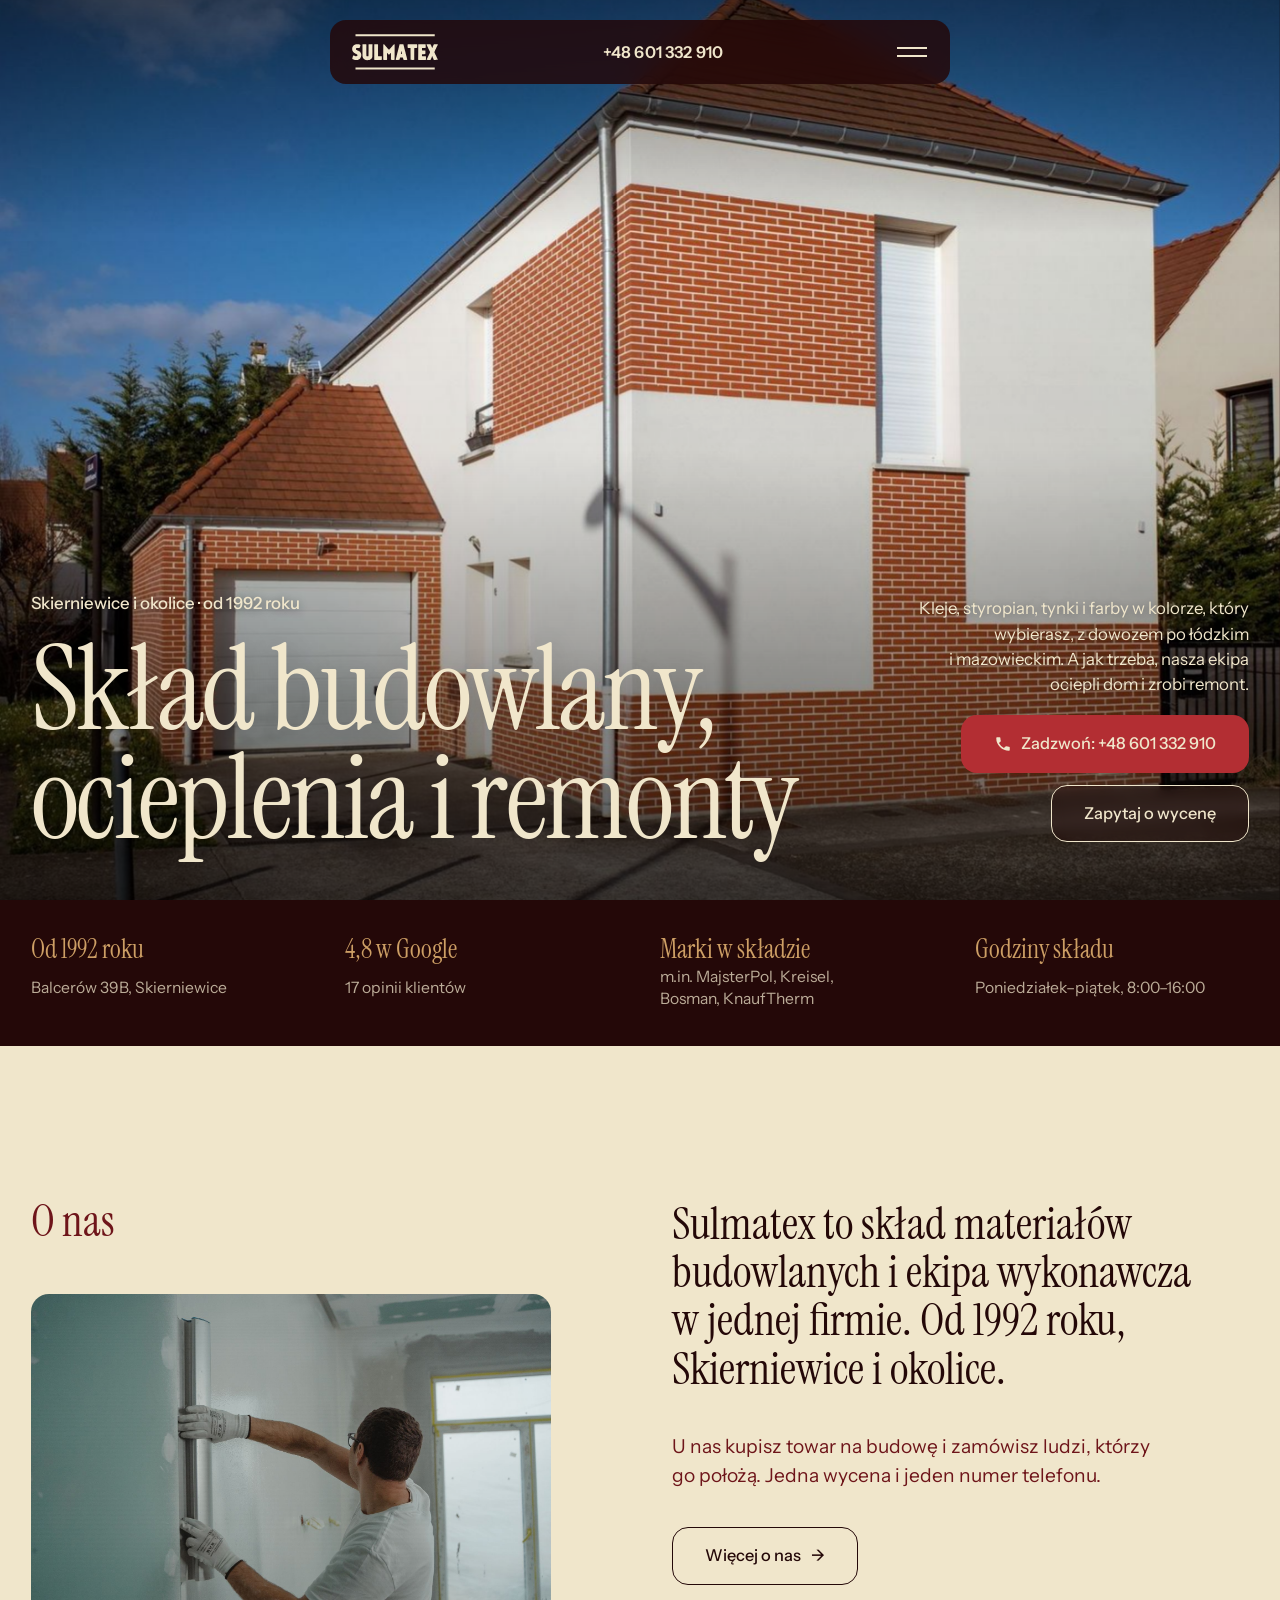
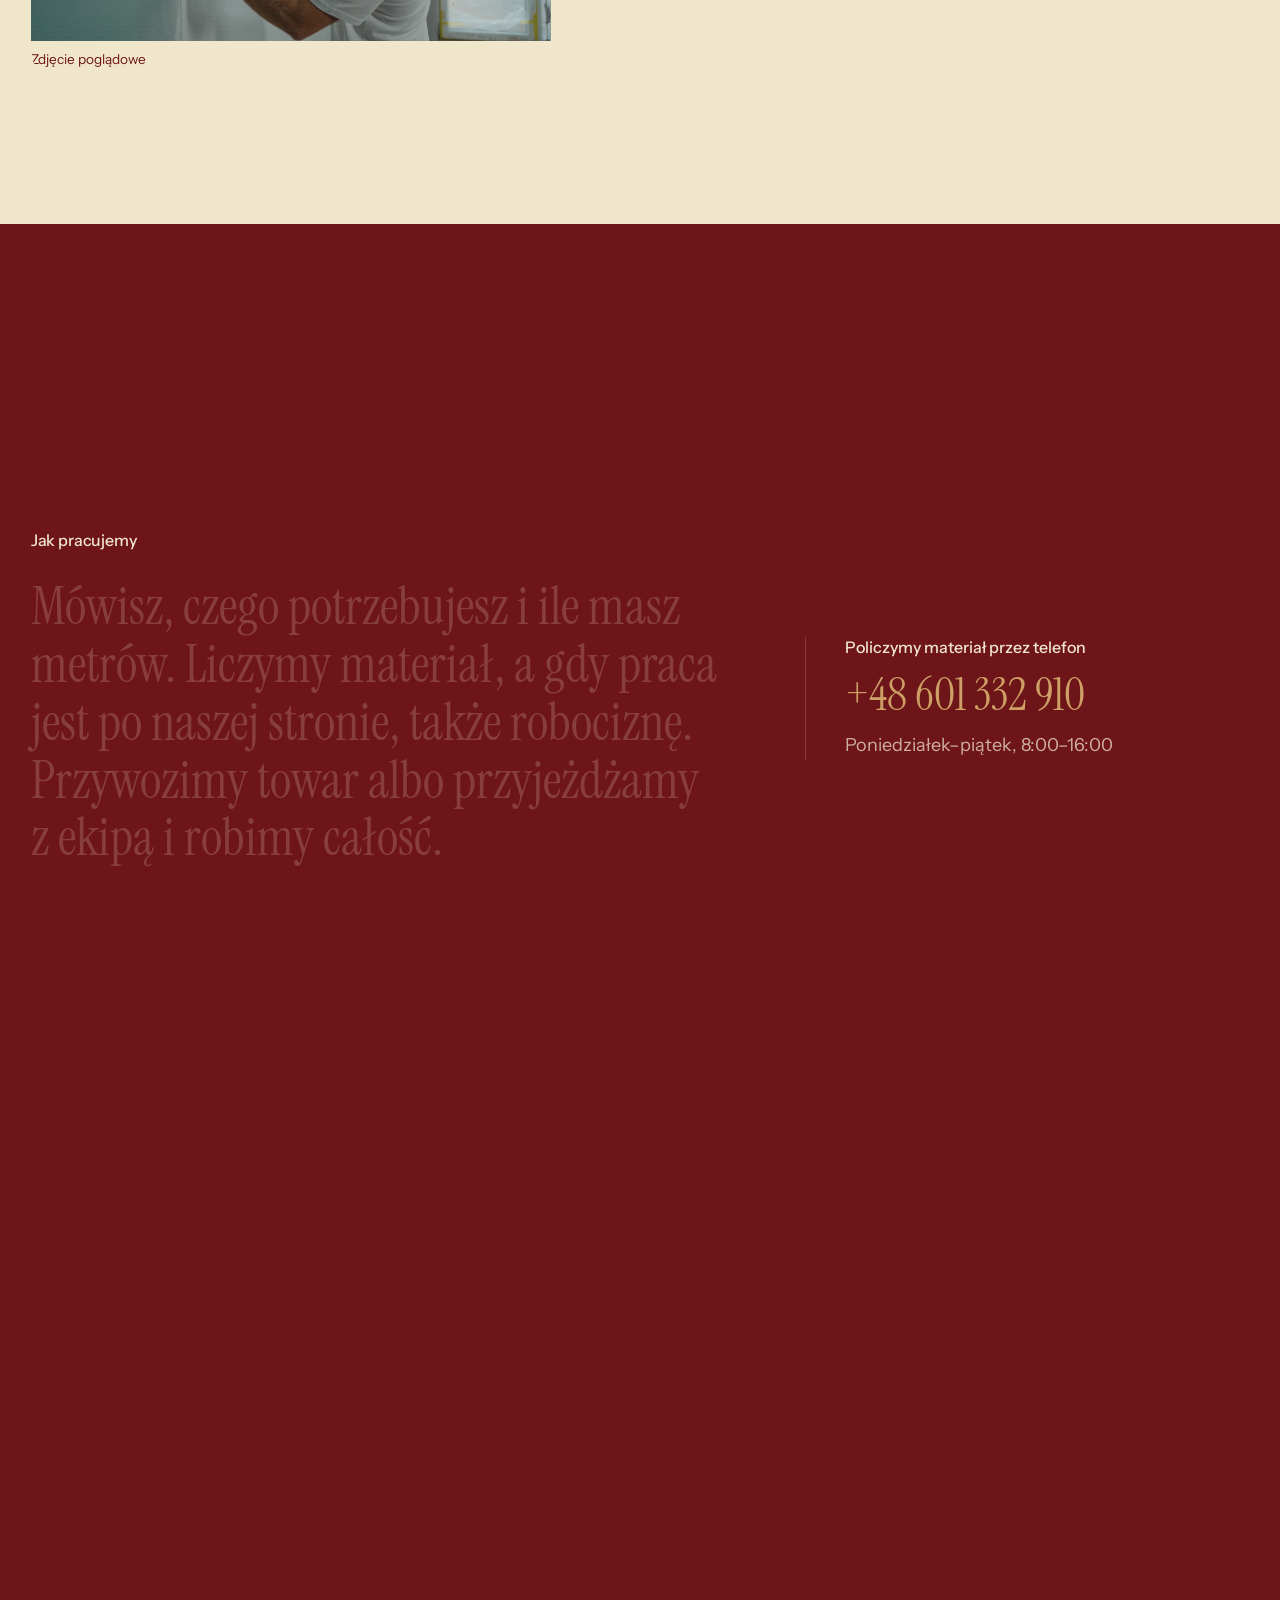
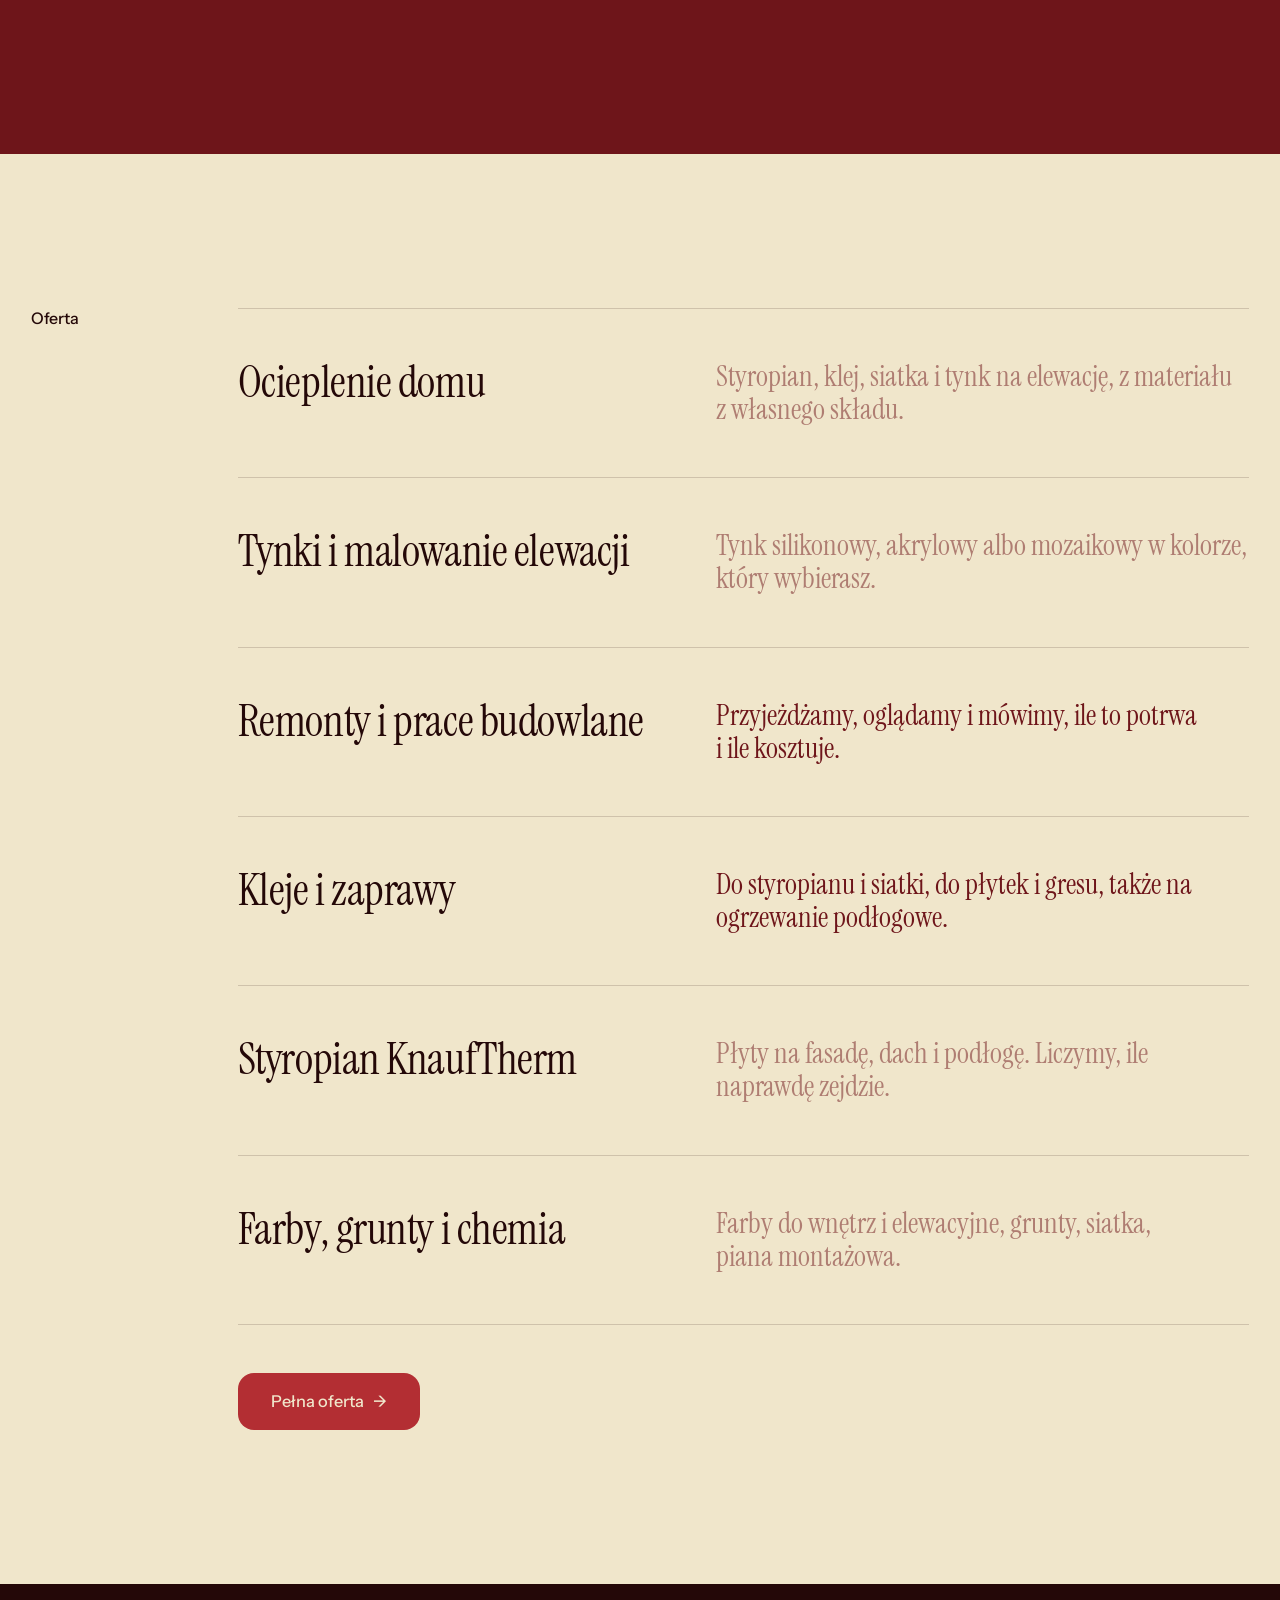
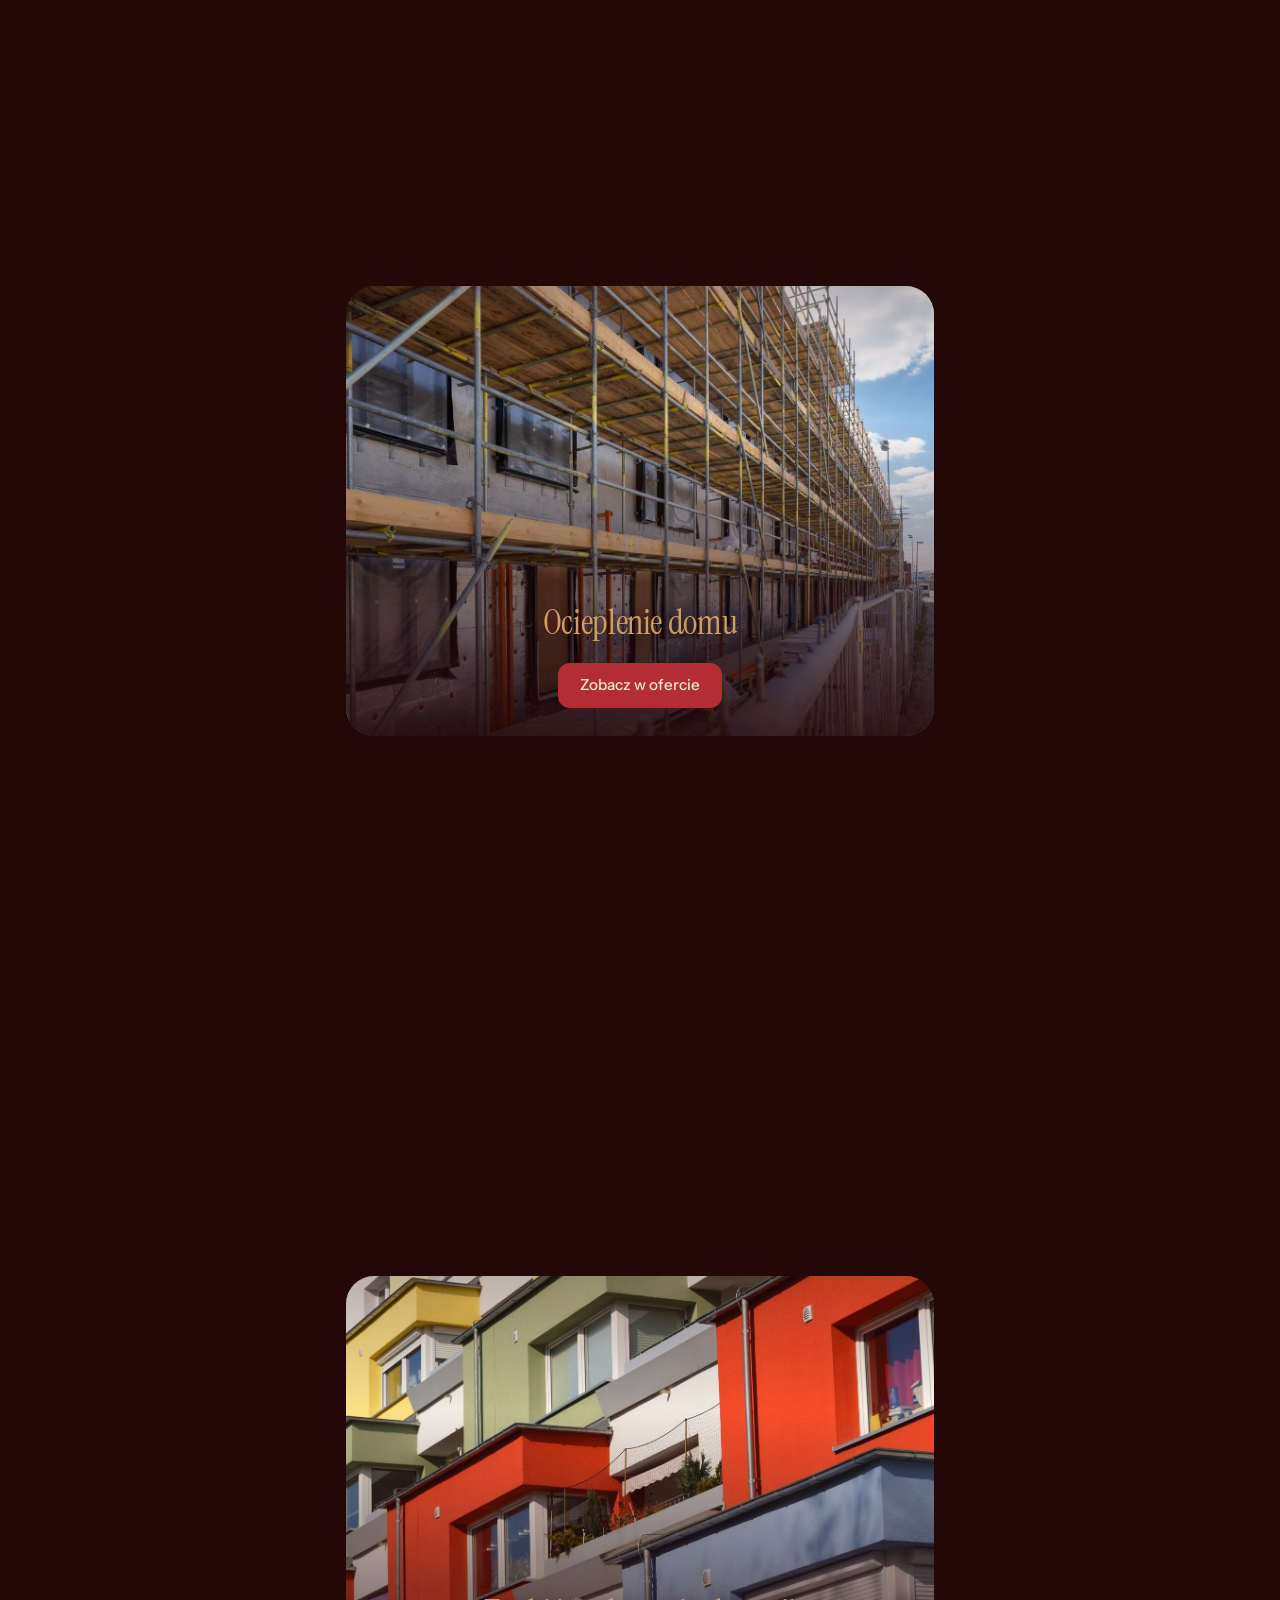
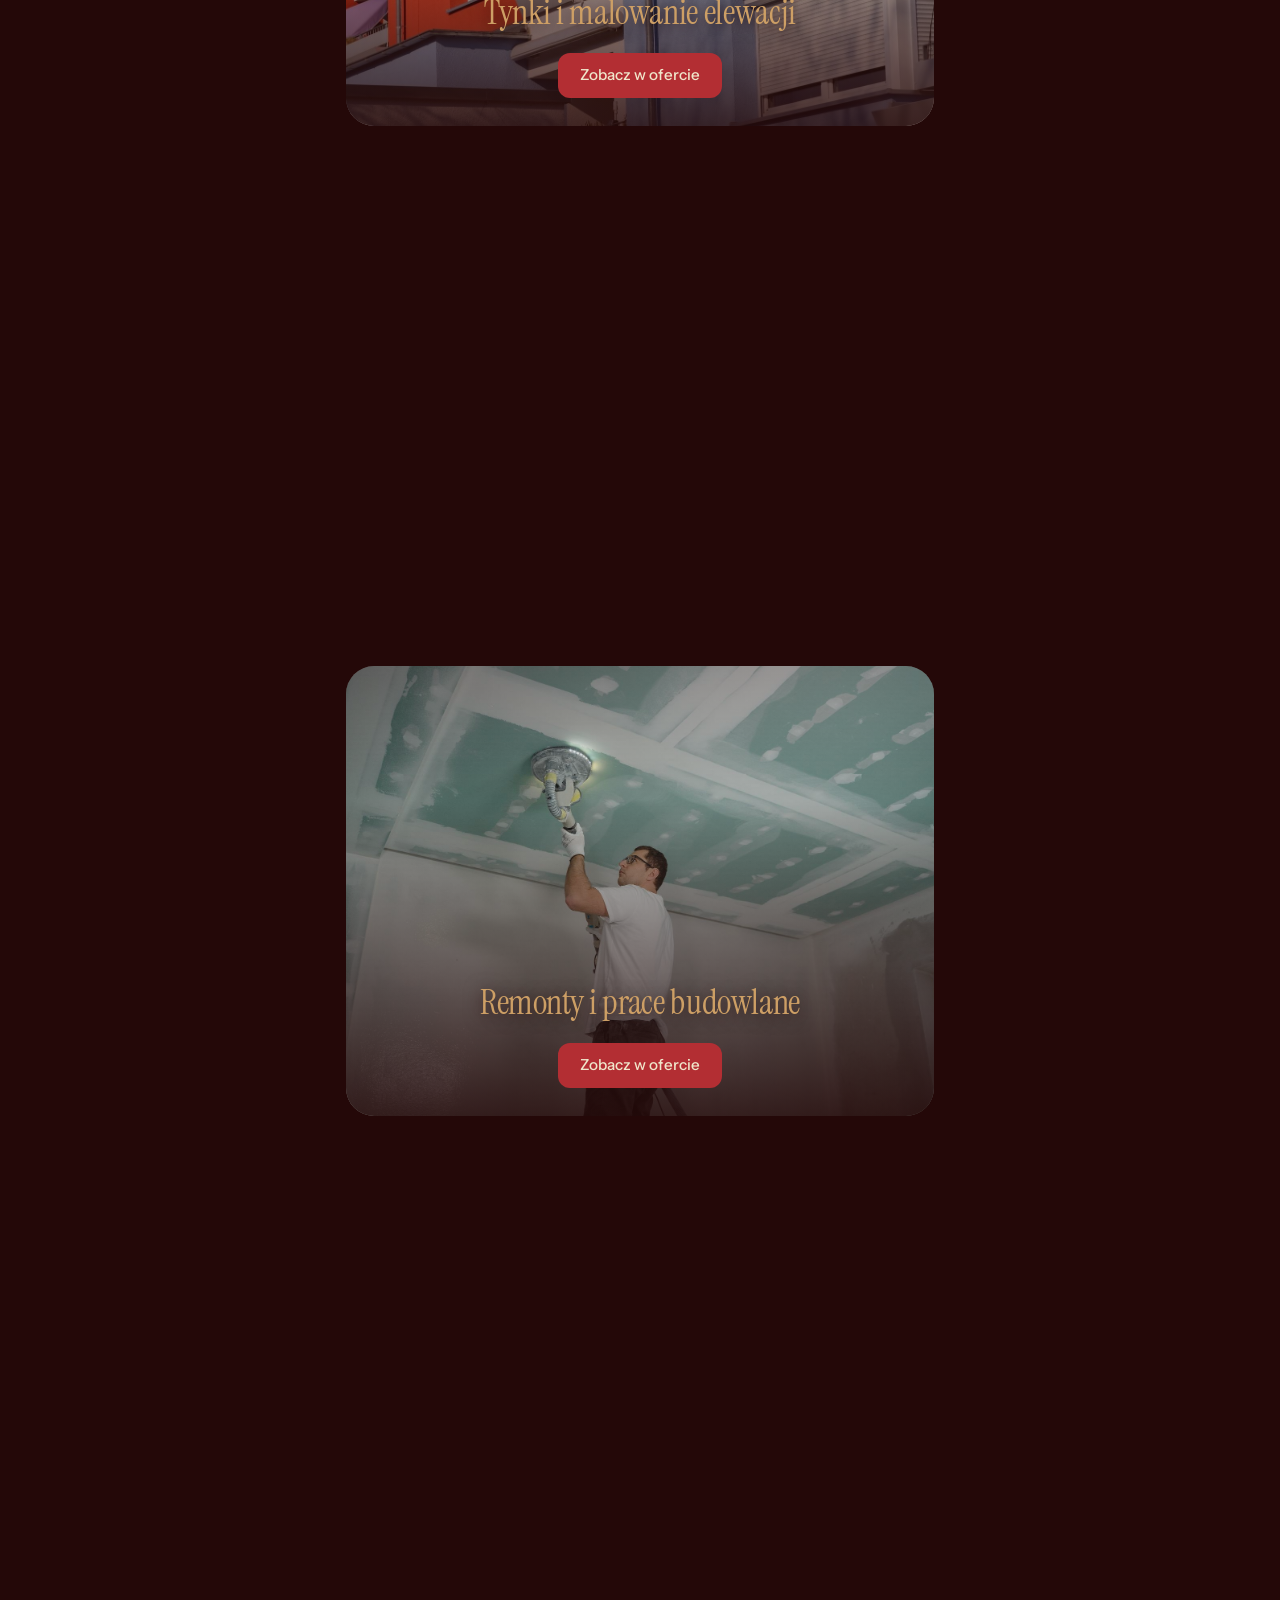
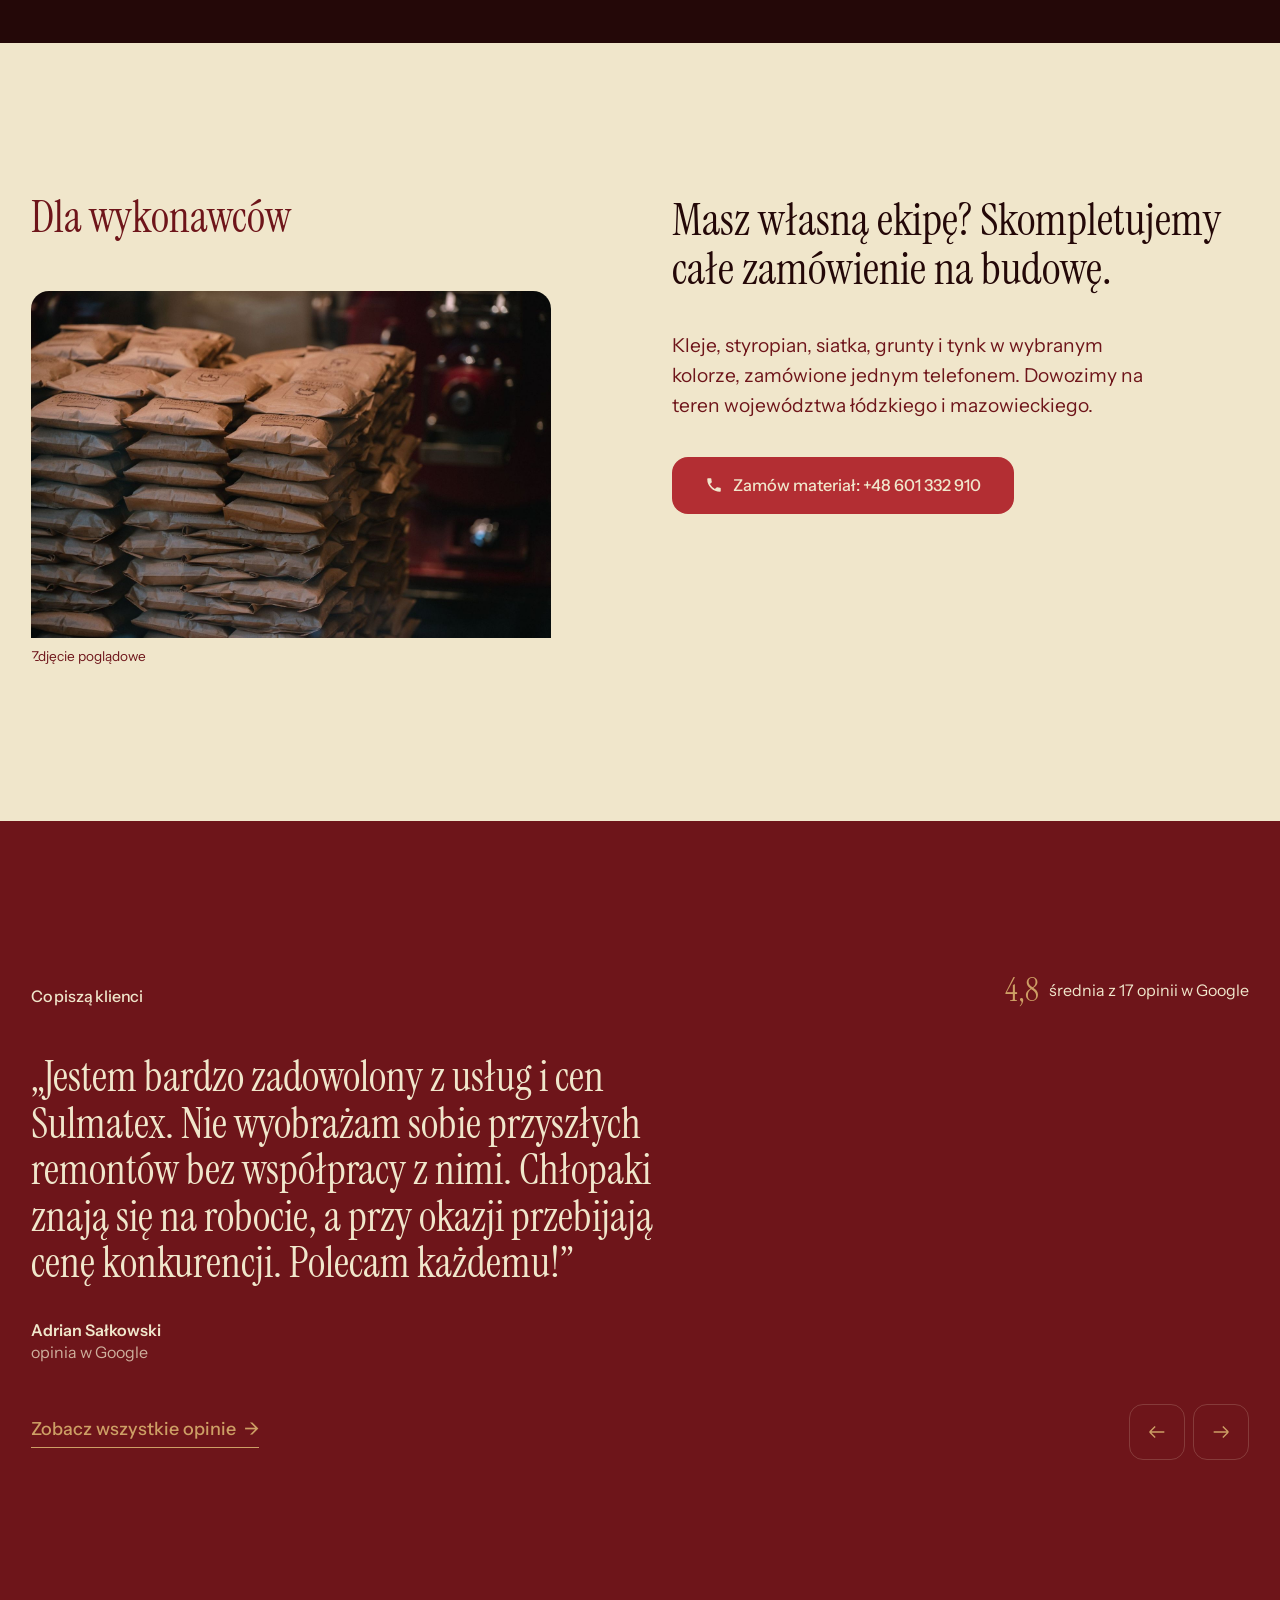
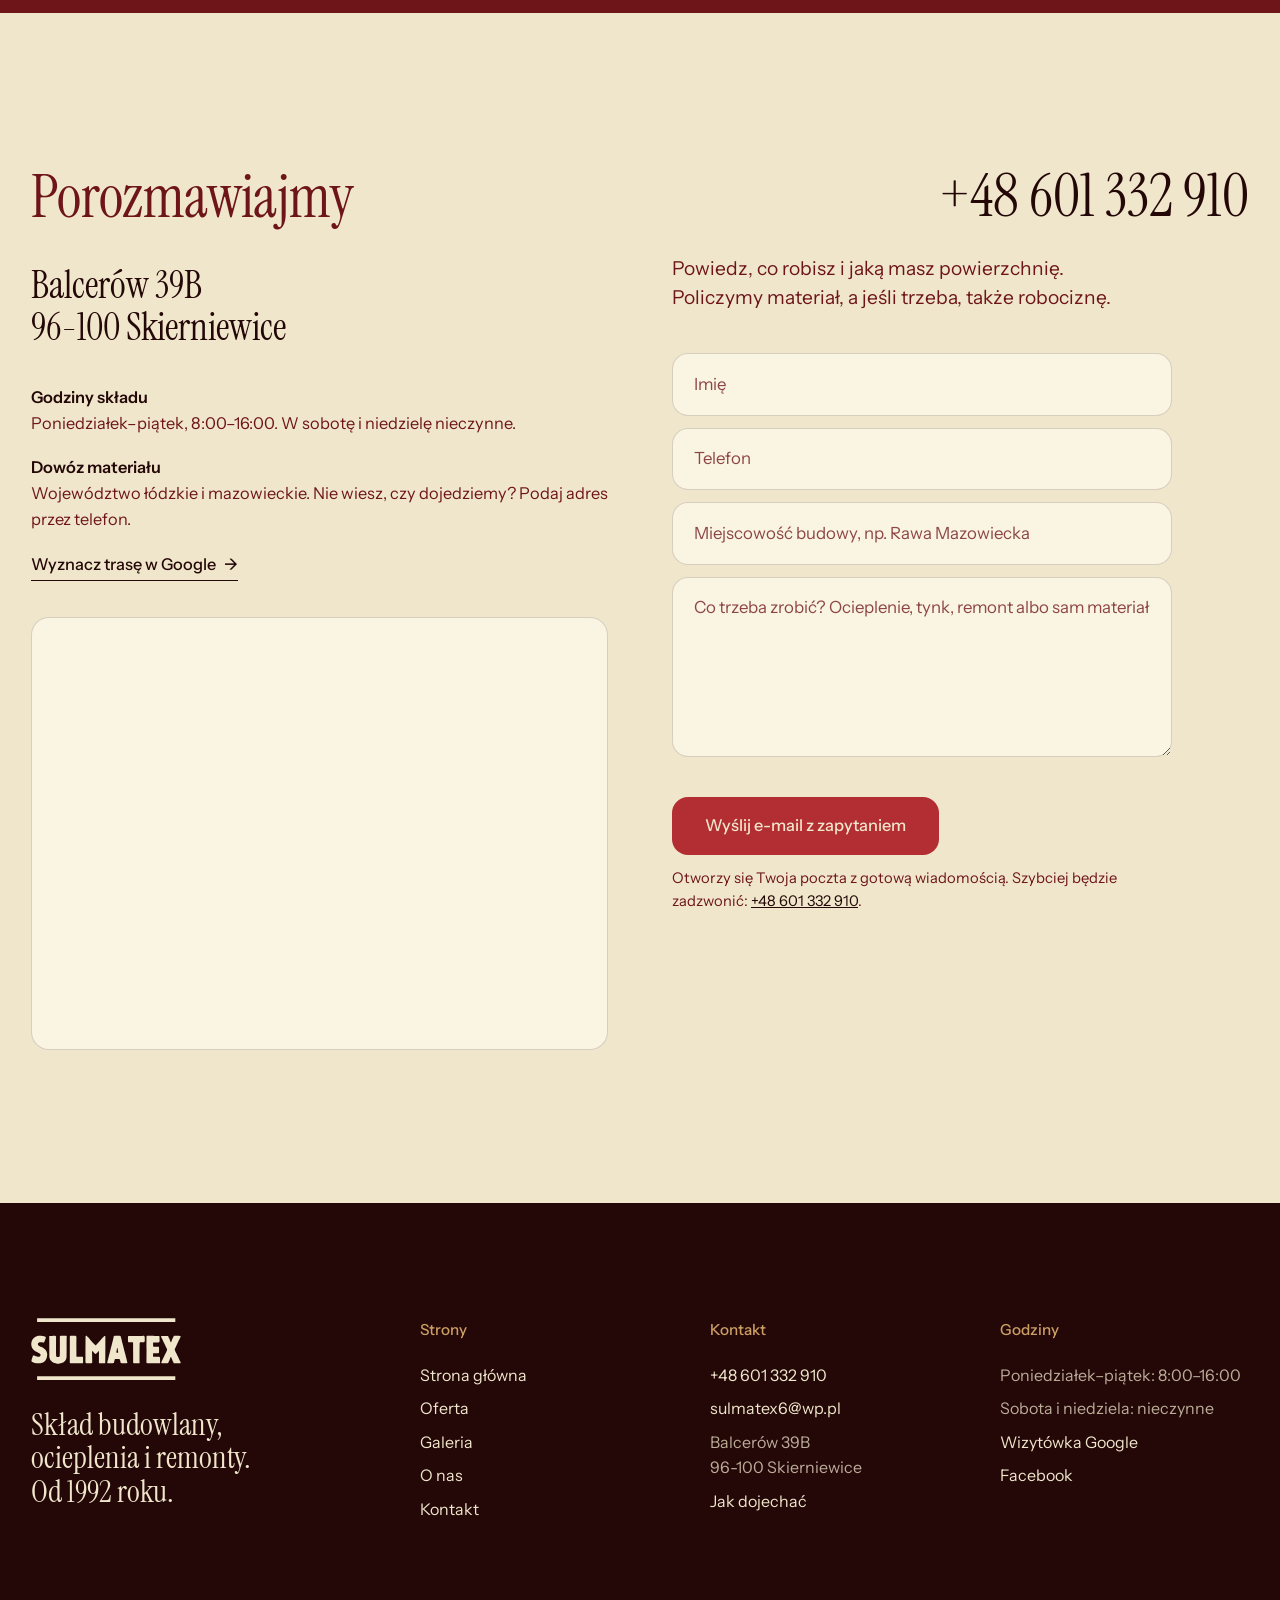
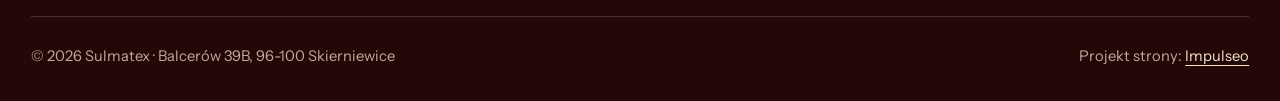
==== commit 6c5a7507: "Poprawki po radzie: uczciwe zdjęcia poglądowe, krótsza strona główna, mapa, pasek konkretów, sekcja " ====
--- a/index.html
+++ b/index.html
@@ -18,15 +18,15 @@
 <meta property="og:image:width" content="1200">
 <meta property="og:image:height" content="630">
 <meta name="twitter:card" content="summary_large_image">
-<script type="application/ld+json">{"@context": "https://schema.org", "@type": "HomeAndConstructionBusiness", "name": "Sulmatex", "url": "https://impulseo-pl.github.io/sulmatex/", "telephone": "+48601332910", "email": "sulmatex6@wp.pl", "image": "https://impulseo-pl.github.io/sulmatex/img/og.jpg", "address": {"@type": "PostalAddress", "streetAddress": "Balcerów 39B", "postalCode": "96-100", "addressLocality": "Skierniewice", "addressCountry": "PL"}, "geo": {"@type": "GeoCoordinates", "latitude": 51.914485, "longitude": 20.145934}, "openingHours": "Mo-Fr 08:00-16:00", "areaServed": ["Skierniewice", "województwo łódzkie", "województwo mazowieckie"], "aggregateRating": {"@type": "AggregateRating", "ratingValue": "4.8", "reviewCount": "17"}, "sameAs": ["https://maps.google.com/?cid=3609428095485784670&g_mp=Cidnb29nbGUubWFwcy5wbGFjZXMudjEuUGxhY2VzLlNlYXJjaFRleHQQAhgEIAA", "https://www.facebook.com/p/Sulmatex-100064661784393/"]}</script>
+<script type="application/ld+json">{"@context": "https://schema.org", "@type": "HomeAndConstructionBusiness", "name": "Sulmatex", "url": "https://impulseo-pl.github.io/sulmatex/", "telephone": "+48601332910", "email": "sulmatex6@wp.pl", "image": "https://impulseo-pl.github.io/sulmatex/img/og.jpg", "address": {"@type": "PostalAddress", "streetAddress": "Balcerów 39B", "postalCode": "96-100", "addressLocality": "Skierniewice", "addressCountry": "PL"}, "geo": {"@type": "GeoCoordinates", "latitude": 51.914485, "longitude": 20.145934}, "openingHours": "Mo-Fr 08:00–16:00", "areaServed": ["Skierniewice", "województwo łódzkie", "województwo mazowieckie"], "aggregateRating": {"@type": "AggregateRating", "ratingValue": "4.8", "reviewCount": "17"}, "sameAs": ["https://maps.google.com/?cid=3609428095485784670&g_mp=Cidnb29nbGUubWFwcy5wbGFjZXMudjEuUGxhY2VzLlNlYXJjaFRleHQQAhgEIAA", "https://www.facebook.com/p/Sulmatex-100064661784393/"]}</script>
 <script>document.documentElement.classList.add('js')</script>
 <link rel="preload" as="image" href="img/hero.jpg" fetchpriority="high">
 <link rel="preconnect" href="https://fonts.googleapis.com">
 <link rel="preconnect" href="https://fonts.gstatic.com" crossorigin>
 <link href="https://fonts.googleapis.com/css2?family=Instrument+Sans:wght@400..600&family=Instrument+Serif&display=swap" rel="stylesheet">
-<link rel="stylesheet" href="assets/styles.css?v=20261118a">
+<link rel="stylesheet" href="assets/styles.css?v=20261118b">
 <script src="assets/lenis.min.js?v=1.1.20" defer></script>
-<script src="assets/main.js?v=20261118a" defer></script>
+<script src="assets/main.js?v=20261118b" defer></script>
 </head>
 <body>
 <a class="skip" href="#tresc">Przejdź do treści</a>
@@ -40,38 +40,53 @@
     <nav class="menu-links" aria-label="Menu główne">
       <a href="index.html" aria-current="page">Strona główna</a>
       <a href="oferta.html">Oferta</a>
-      <a href="realizacje.html">Realizacje</a>
+      <a href="realizacje.html">Galeria</a>
       <a href="o-nas.html">O nas</a>
       <a href="kontakt.html">Kontakt</a>
     </nav>
     <div class="menu-side">
       <div><b>Telefon</b><a href="tel:+48601332910">+48 601 332 910</a></div>
       <div><b>Skład</b>Balcerów 39B, 96-100 Skierniewice</div>
-      <div><b>Godziny</b>Poniedziałek - piątek, 8:00-16:00</div>
+      <div><b>Godziny</b>Poniedziałek–piątek, 8:00–16:00</div>
     </div>
   </div>
 </div>
 <main id="tresc">
 <section class="hero">
-  <img class="hero-img" src="img/hero.jpg" alt="Dom jednorodzinny z&nbsp;białą elewacją i&nbsp;cegłą" fetchpriority="high">
+  <img class="hero-img" src="img/hero.jpg" width="1600" height="1066" alt="Dom jednorodzinny z&nbsp;białą elewacją i&nbsp;cegłą (zdjęcie poglądowe)" fetchpriority="high">
   <div class="hero-in">
-    <h1>Skład budowlany i&nbsp;remonty od&nbsp;1992</h1>
+    <div>
+      <p class="hero-kicker">Skierniewice i&nbsp;okolice · od&nbsp;1992 roku</p>
+      <h1>Skład budowlany, ocieplenia i&nbsp;remonty</h1>
+    </div>
     <div class="hero-side">
-      <p>Kleje, styropian, tynki i&nbsp;farby w&nbsp;kolorze, który wybierasz. A&nbsp;do tego ekipa, która ociepli dom i&nbsp;zrobi remont. Skierniewice i&nbsp;okolice.</p>
-      <a class="btn btn-main" href="tel:+48601332910"><svg class="ico" viewBox="0 0 24 24" fill="none" aria-hidden="true"><path d="M6.6 10.8a15.5 15.5 0 0 0 6.6 6.6l2.2-2.2a1 1 0 0 1 1-.24 11.4 11.4 0 0 0 3.6.58 1 1 0 0 1 1 1V20a1 1 0 0 1-1 1A17 17 0 0 1 3 4a1 1 0 0 1 1-1h3.5a1 1 0 0 1 1 1c0 1.25.2 2.45.57 3.57a1 1 0 0 1-.25 1L6.6 10.8Z" fill="currentColor"/></svg>Zadzwoń: +48 601 332 910</a>
-    </div>
-  </div>
+      <p>Kleje, styropian, tynki i&nbsp;farby w&nbsp;kolorze, który wybierasz, z&nbsp;dowozem po łódzkim i&nbsp;mazowieckim. A&nbsp;jak trzeba, nasza ekipa ociepli dom i&nbsp;zrobi remont.</p>
+      <div class="btn-row">
+        <a class="btn btn-main hero-call" href="tel:+48601332910"><svg class="ico" viewBox="0 0 24 24" fill="none" aria-hidden="true"><path d="M6.6 10.8a15.5 15.5 0 0 0 6.6 6.6l2.2-2.2a1 1 0 0 1 1-.24 11.4 11.4 0 0 0 3.6.58 1 1 0 0 1 1 1V20a1 1 0 0 1-1 1A17 17 0 0 1 3 4a1 1 0 0 1 1-1h3.5a1 1 0 0 1 1 1c0 1.25.2 2.45.57 3.57a1 1 0 0 1-.25 1L6.6 10.8Z" fill="currentColor"/></svg>Zadzwoń: +48 601 332 910</a>
+        <a class="btn btn-line btn-on-photo" href="#formularz">Zapytaj o&nbsp;wycenę</a>
+      </div>
+    </div>
+  </div>
+</section>
+
+<section class="facts cacao dark" aria-label="Najważniejsze informacje">
+  <ul class="wrap facts-list">
+    <li><b>Od 1992 roku</b>Balcerów 39B, Skierniewice</li>
+    <li><b>4,8 w&nbsp;Google</b>17 opinii klientów</li>
+    <li><b>Marki w&nbsp;składzie</b>m.in. MajsterPol, Kreisel, Bosman, KnaufTherm</li>
+    <li><b>Godziny składu</b>Poniedziałek–piątek, 8:00–16:00</li>
+  </ul>
 </section>
 
 <section class="sec bone" id="o-nas">
   <div class="wrap about">
     <div class="about-left up">
       <p class="label-serif">O&nbsp;nas</p>
-      <figure class="about-fig"><img src="img/about.jpg" alt="Nasz fachowiec przy szpachlowaniu ściany" loading="lazy"></figure>
+      <figure class="about-fig"><img src="img/about.jpg" width="1880" height="1253" alt="Szpachlowanie ściany podczas remontu (zdjęcie poglądowe)" loading="lazy"><figcaption class="poglad">Zdjęcie poglądowe</figcaption></figure>
     </div>
     <div class="about-right up">
-      <p class="statement">Sulmatex to skład materiałów budowlanych i&nbsp;ekipa wykonawcza w&nbsp;jednej firmie. Od 1992 roku w&nbsp;Skierniewicach.</p>
-      <p class="lead">U&nbsp;nas kupisz towar na budowę i&nbsp;zamówisz ludzi, którzy go położą. Jedna wycena i&nbsp;jeden numer telefonu. Średnia 4,8 z&nbsp;17 opinii w&nbsp;Google.</p>
+      <p class="statement">Sulmatex to skład materiałów budowlanych i&nbsp;ekipa wykonawcza w&nbsp;jednej firmie. Od&nbsp;1992&nbsp;roku, Skierniewice i&nbsp;okolice.</p>
+      <p class="lead">U&nbsp;nas kupisz towar na budowę i&nbsp;zamówisz ludzi, którzy go położą. Jedna wycena i&nbsp;jeden numer telefonu.</p>
       <div class="btn-row"><a class="btn btn-line" href="o-nas.html">Więcej o&nbsp;nas <span aria-hidden="true">→</span></a></div>
     </div>
   </div>
@@ -79,8 +94,15 @@
 
 <section class="reveal-sec bordeaux dark" aria-labelledby="jak">
   <div class="reveal-stick">
-    <h2 class="label" id="jak">Jak pracujemy</h2>
-    <p class="reveal-text">Mówisz, co robisz: ocieplenie, tynk, remont albo sam zakup materiału. Liczymy materiał, a&nbsp;gdy robota jest po naszej stronie, także robociznę. Wybierasz kolor tynku, a&nbsp;my kompletujemy kleje, siatkę i&nbsp;styropian. Przywozimy towar albo przyjeżdżamy z&nbsp;ekipą i&nbsp;robimy całość.</p>
+    <div class="reveal-main">
+      <h2 class="label" id="jak">Jak pracujemy</h2>
+      <p class="reveal-text">Mówisz, czego potrzebujesz i&nbsp;ile masz metrów. Liczymy materiał, a&nbsp;gdy praca jest po naszej stronie, także robociznę. Przywozimy towar albo przyjeżdżamy z&nbsp;ekipą i&nbsp;robimy całość.</p>
+    </div>
+    <aside class="reveal-aside">
+      <p class="label">Policzymy materiał przez telefon</p>
+      <a class="reveal-phone" href="tel:+48601332910">+48 601 332 910</a>
+      <p>Poniedziałek–piątek, 8:00–16:00</p>
+    </aside>
   </div>
 </section>
 
@@ -93,7 +115,7 @@
       <a class="svc-row" href="oferta.html#tynki"><h3>Tynki i&nbsp;malowanie elewacji</h3><p>Tynk silikonowy, akrylowy albo mozaikowy w&nbsp;kolorze, który wybierasz.</p></a>
       <a class="svc-row" href="oferta.html#remonty"><h3>Remonty i&nbsp;prace budowlane</h3><p>Przyjeżdżamy, oglądamy i&nbsp;mówimy, ile to potrwa i&nbsp;ile kosztuje.</p></a>
       <a class="svc-row" href="oferta.html#kleje"><h3>Kleje i&nbsp;zaprawy</h3><p>Do styropianu i&nbsp;siatki, do płytek i&nbsp;gresu, także na ogrzewanie podłogowe.</p></a>
-      <a class="svc-row" href="oferta.html#styropian"><h3>Styropian</h3><p>Płyty KnaufTherm na fasadę, dach i&nbsp;podłogę. Liczymy, ile naprawdę zejdzie.</p></a>
+      <a class="svc-row" href="oferta.html#styropian"><h3>Styropian KnaufTherm</h3><p>Płyty na fasadę, dach i&nbsp;podłogę. Liczymy, ile naprawdę zejdzie.</p></a>
       <a class="svc-row" href="oferta.html#farby"><h3>Farby, grunty i&nbsp;chemia</h3><p>Farby do wnętrz i&nbsp;elewacyjne, grunty, siatka, piana montażowa.</p></a>
       </div>
       <div class="svc-foot"><a class="btn btn-main" href="oferta.html">Pełna oferta <span aria-hidden="true">→</span></a></div>
@@ -103,17 +125,28 @@
 
 <section class="cards cacao dark" aria-label="Czym się zajmujemy">
   <div class="card-wrap"><div class="card-stick">
-    <a class="card" href="oferta.html#ocieplenie"><img src="img/ocieplenie.jpg" alt="Ocieplenie domu na rusztowaniu" loading="lazy"><span class="card-in"><h3>Ocieplenia i&nbsp;elewacje</h3><span class="btn btn-main btn-sm">Zobacz w&nbsp;ofercie</span></span></a>
+    <a class="card" href="oferta.html#ocieplenie"><img src="img/ocieplenie.jpg" width="1600" height="1066" alt="Ocieplanie budynku na rusztowaniu (zdjęcie poglądowe)" decoding="async"><span class="card-in"><h3>Ocieplenie domu</h3><span class="btn btn-main btn-sm">Zobacz w&nbsp;ofercie</span></span></a>
   </div></div>
   <div class="card-wrap"><div class="card-stick">
-    <a class="card" href="oferta.html#tynki"><img src="img/tynki-kolor.jpg" alt="Kolorowe tynki na elewacjach budynków" loading="lazy"><span class="card-in"><h3>Tynki w&nbsp;Twoim kolorze</h3><span class="btn btn-main btn-sm">Zobacz w&nbsp;ofercie</span></span></a>
+    <a class="card" href="oferta.html#tynki"><img src="img/tynki-kolor.jpg" width="1600" height="1068" alt="Kolorowe tynki na elewacjach budynków (zdjęcie poglądowe)" loading="lazy" decoding="async"><span class="card-in"><h3>Tynki i&nbsp;malowanie elewacji</h3><span class="btn btn-main btn-sm">Zobacz w&nbsp;ofercie</span></span></a>
   </div></div>
   <div class="card-wrap"><div class="card-stick">
-    <a class="card" href="oferta.html#remonty"><img src="img/g7.jpg" alt="Szlifowanie sufitu podczas remontu wnętrza" loading="lazy"><span class="card-in"><h3>Remonty wnętrz</h3><span class="btn btn-main btn-sm">Zobacz w&nbsp;ofercie</span></span></a>
+    <a class="card" href="oferta.html#remonty"><img src="img/g7.jpg" width="1880" height="1253" alt="Szlifowanie sufitu podczas remontu (zdjęcie poglądowe)" loading="lazy" decoding="async"><span class="card-in"><h3>Remonty i&nbsp;prace budowlane</h3><span class="btn btn-main btn-sm">Zobacz w&nbsp;ofercie</span></span></a>
   </div></div>
-  <div class="card-wrap"><div class="card-stick">
-    <a class="card" href="oferta.html#kleje"><img src="img/sklad.jpg" alt="Regały z&nbsp;materiałami w&nbsp;składzie" loading="lazy"><span class="card-in"><h3>Skład materiałów</h3><span class="btn btn-main btn-sm">Zobacz w&nbsp;ofercie</span></span></a>
-  </div></div>
+</section>
+
+<section class="sec bone" id="wykonawcy">
+  <div class="wrap about">
+    <div class="about-left up">
+      <p class="label-serif">Dla wykonawców</p>
+      <figure class="about-fig"><img src="img/g5.jpg" width="1600" height="1066" alt="Worki z&nbsp;zaprawą na palecie (zdjęcie poglądowe)" loading="lazy"><figcaption class="poglad">Zdjęcie poglądowe</figcaption></figure>
+    </div>
+    <div class="about-right up">
+      <p class="statement">Masz własną ekipę? Skompletujemy całe zamówienie na budowę.</p>
+      <p class="lead">Kleje, styropian, siatka, grunty i&nbsp;tynk w&nbsp;wybranym kolorze, zamówione jednym telefonem. Dowozimy na teren województwa łódzkiego i&nbsp;mazowieckiego.</p>
+      <div class="btn-row"><a class="btn btn-main" href="tel:+48601332910"><svg class="ico" viewBox="0 0 24 24" fill="none" aria-hidden="true"><path d="M6.6 10.8a15.5 15.5 0 0 0 6.6 6.6l2.2-2.2a1 1 0 0 1 1-.24 11.4 11.4 0 0 0 3.6.58 1 1 0 0 1 1 1V20a1 1 0 0 1-1 1A17 17 0 0 1 3 4a1 1 0 0 1 1-1h3.5a1 1 0 0 1 1 1c0 1.25.2 2.45.57 3.57a1 1 0 0 1-.25 1L6.6 10.8Z" fill="currentColor"/></svg>Zamów materiał: +48 601 332 910</a></div>
+    </div>
+  </div>
 </section>
 
 <section class="sec bordeaux dark" id="opinie">
@@ -143,20 +176,22 @@
       <h2>Porozmawiajmy</h2>
       <p class="big-addr">Balcerów 39B<br>96-100 Skierniewice</p>
       <div class="contact-meta">
-        <p><b>Godziny składu</b>Poniedziałek - piątek, 8:00-16:00. W&nbsp;sobotę i&nbsp;niedzielę nieczynne.</p>
+        <p><b>Godziny składu</b>Poniedziałek–piątek, 8:00–16:00. W&nbsp;sobotę i&nbsp;niedzielę nieczynne.</p>
         <p><b>Dowóz materiału</b>Województwo łódzkie i&nbsp;mazowieckie. Nie wiesz, czy dojedziemy? Podaj adres przez telefon.</p>
-        <p><a class="link" href="https://maps.google.com/?cid=3609428095485784670" target="_blank" rel="noopener">Jak dojechać <span aria-hidden="true">→</span></a></p>
-      </div>
-    </div>
-    <div class="contact-right up">
+        <p><a class="link" href="https://maps.google.com/?cid=3609428095485784670" target="_blank" rel="noopener">Wyznacz trasę w&nbsp;Google <span aria-hidden="true">→</span></a></p>
+      </div>
+      <div class="map"><iframe src="https://maps.google.com/maps?q=Sulmatex%2C%20Balcer%C3%B3w%2039B%2C%2096-100%20Skierniewice&z=14&output=embed" title="Mapa dojazdu do Sulmatex, Balcerów 39B" loading="lazy" referrerpolicy="no-referrer-when-downgrade"></iframe></div>
+    </div>
+    <div class="contact-right up" id="formularz">
       <a class="big-phone" href="tel:+48601332910">+48 601 332 910</a>
-      <p class="lead">Powiedz, co robisz i&nbsp;jaką masz powierzchnię. Policzymy materiał, a&nbsp;jeśli trzeba, także robotę.</p>
+      <p class="lead">Powiedz, co robisz i&nbsp;jaką masz powierzchnię. Policzymy materiał, a&nbsp;jeśli trzeba, także robociznę.</p>
       <form class="form" action="mailto:sulmatex6@wp.pl" method="post" enctype="text/plain">
         <label><span class="sr">Imię</span><input name="imie" type="text" placeholder="Imię" autocomplete="name" required></label>
         <label><span class="sr">Telefon</span><input name="telefon" type="tel" placeholder="Telefon" autocomplete="tel" required></label>
+        <label><span class="sr">Miejscowość budowy</span><input name="miejscowosc" type="text" placeholder="Miejscowość budowy, np. Rawa Mazowiecka" autocomplete="address-level2"></label>
         <label><span class="sr">Co trzeba zrobić</span><textarea name="wiadomosc" placeholder="Co trzeba zrobić? Ocieplenie, tynk, remont albo sam materiał"></textarea></label>
-        <button class="btn btn-main" type="submit">Wyślij zapytanie</button>
-        <p class="form-note">Odpiszemy albo oddzwonimy w&nbsp;godzinach pracy składu.</p>
+        <button class="btn btn-main" type="submit">Wyślij e-mail z&nbsp;zapytaniem</button>
+        <p class="form-note">Otworzy się Twoja poczta z&nbsp;gotową wiadomością. Szybciej będzie zadzwonić: <a href="tel:+48601332910">+48 601 332 910</a>.</p>
       </form>
     </div>
   </div>
@@ -169,7 +204,7 @@
         <a class="foot-logo" href="index.html" aria-label="Sulmatex - strona główna"><svg viewBox="400 420 34600 14374" aria-hidden="true" focusable="false"><path d="M1803 490H33688V1357H1803Z"/><path d="M2697 4537c-4 3 -141 5 -306 4c-337 -2 -449 10 -561 59c-36 15 -76 31 -90 35c-14 4 -47 19 -74 32c-27 14 -72 32 -100 40c-49 14 -164 75 -216 115c-14 10 -48 29 -76 43c-29 13 -61 37 -73 53c-11 17 -46 44 -77 62c-81 46 -298 269 -331 340c-14 30 -44 84 -68 120c-89 135 -162 305 -190 440c-74 358 -88 512 -65 710c6 47 15 121 20 165c4 44 18 108 29 143c12 35 21 87 21 121c0 51 6 71 51 157c65 124 139 244 190 309c21 27 51 74 65 104c36 77 197 244 282 294c37 21 83 53 102 71c51 47 130 100 186 125c27 12 63 35 79 51c17 15 95 62 175 102c80 41 162 86 182 100c20 14 72 40 116 57c44 18 91 45 106 60c16 16 71 45 137 72c96 38 123 54 201 122c50 43 98 82 108 87c10 6 33 35 51 66c30 54 31 59 26 138c-9 129 -38 198 -119 282c-120 124 -204 148 -473 138c-185 -7 -183 -6 -395 -99c-47 -20 -141 -50 -209 -66c-120 -28 -137 -35 -217 -91c-50 -35 -170 -55 -231 -39c-78 21 -139 113 -168 251c-9 44 -27 91 -44 117c-16 24 -32 63 -36 86c-3 23 -17 76 -30 117c-13 41 -31 102 -40 135c-9 32 -28 81 -41 108c-15 28 -29 79 -34 120c-4 40 -13 85 -20 102c-6 16 -18 70 -26 120c-31 188 30 306 179 343c24 6 58 22 77 36c132 93 216 126 323 126c60 0 110 18 120 44c9 23 56 43 127 56c36 6 88 18 115 26c128 36 895 49 1110 18c159 -23 303 -61 355 -94c25 -16 72 -36 105 -45c73 -21 179 -76 220 -115c17 -15 52 -41 78 -57c123 -76 374 -319 419 -406c10 -20 34 -49 53 -64c22 -18 41 -45 50 -74c9 -25 49 -111 89 -190c58 -114 76 -160 86 -219c6 -41 25 -127 41 -190c16 -63 36 -165 44 -225c8 -61 22 -156 31 -212c17 -107 15 -152 -10 -266c-9 -37 -23 -120 -31 -185c-18 -135 -83 -349 -117 -378c-11 -11 -30 -40 -42 -65c-12 -25 -35 -67 -52 -95c-17 -27 -52 -85 -77 -129c-62 -106 -252 -301 -337 -345c-14 -7 -54 -40 -90 -74c-36 -34 -85 -70 -110 -80c-98 -41 -152 -69 -202 -107c-29 -22 -76 -48 -105 -59c-69 -26 -230 -107 -238 -120c-7 -12 -92 -36 -156 -45c-34 -4 -74 -24 -145 -70c-67 -43 -116 -68 -151 -75c-35 -8 -61 -20 -77 -38c-93 -102 -166 -195 -177 -228c-18 -55 -15 -304 5 -343c32 -62 139 -157 226 -202l85 -44l255 0c256 0 394 12 604 52c97 18 131 12 190 -34c59 -46 145 -188 180 -299c14 -43 37 -117 52 -164c15 -47 34 -101 44 -120c9 -19 25 -64 34 -100c10 -36 31 -95 47 -132c42 -97 83 -310 68 -356c-26 -78 -107 -140 -212 -162c-64 -13 -281 -85 -372 -124c-47 -20 -77 -26 -140 -26c-44 0 -123 -7 -175 -15c-100 -15 -202 -19 -213 -8Z"/><path d="M5796 4537c-4 5 -242 8 -529 9c-489 0 -525 2 -577 20c-85 30 -120 101 -89 181c8 19 12 214 14 618c6 1300 8 1832 7 2315c0 278 1 775 2 1105l2 600l32 118c17 64 36 161 42 215c13 112 39 177 104 260c24 31 52 77 62 102c21 56 76 132 109 154c14 9 44 42 68 74c70 95 215 227 278 255c31 14 82 48 114 77c65 59 108 80 160 80c29 0 45 8 77 39c57 57 221 109 373 121c109 8 167 23 270 71c112 52 553 36 736 -27c78 -27 130 -38 211 -45c181 -15 289 -51 344 -116c28 -34 36 -37 101 -44c86 -9 120 -26 193 -93c30 -28 90 -78 134 -111c43 -32 102 -88 131 -124c29 -36 85 -98 124 -138c47 -48 81 -92 98 -130c15 -32 40 -79 56 -106c56 -91 121 -310 142 -477c4 -30 13 -78 20 -106c11 -42 14 -481 15 -2295c2 -2160 3 -2247 21 -2321c26 -107 25 -153 -7 -195c-61 -81 -93 -84 -749 -83c-713 1 -742 4 -803 89l-29 39l5 1519c4 1778 -8 3025 -32 3071c-23 45 -91 100 -138 112c-24 6 -75 20 -114 31c-94 26 -145 24 -301 -10c-147 -33 -179 -46 -217 -92c-57 -68 -56 -58 -66 -512c-13 -594 -14 -3809 -1 -3972c15 -189 -7 -228 -147 -266c-67 -19 -231 -26 -246 -12Z"/><path d="M9776 4522l-299 6l-40 29c-22 15 -50 41 -61 56l-21 28l-3 3058l-3 3057l22 28c51 65 101 78 354 88c279 12 2322 3 2450 -11c96 -10 188 -39 221 -70c20 -18 21 -27 17 -642c-4 -723 -2 -698 -48 -738c-58 -50 -65 -51 -760 -51c-357 0 -660 -3 -673 -6c-57 -16 -54 84 -59 -1758c-3 -949 -1 -1921 5 -2216c6 -320 6 -548 1 -584c-13 -82 -65 -211 -92 -228c-86 -55 -261 -63 -1011 -46Z"/><path d="M13105 4541c-58 16 -95 67 -116 155c-15 69 -14 6036 2 6065c6 12 49 39 95 61l85 41l167 8c92 5 343 7 557 4l390 -3l95 -36c152 -57 137 23 133 -712c-4 -698 -18 -1394 -33 -1669c-9 -170 -2 -343 15 -388c12 -29 42 -19 99 33c31 27 69 56 85 65c17 8 46 38 64 65c66 97 412 447 462 466c50 18 123 10 188 -21c63 -31 341 -319 416 -433c22 -32 50 -66 64 -75c13 -8 45 -34 71 -56c78 -67 108 -49 125 74c6 44 7 531 2 1320c-9 1431 -20 1280 95 1327c111 46 180 51 594 44c546 -9 689 -25 782 -89c28 -18 32 -6050 4 -6133c-29 -88 -98 -127 -177 -100c-56 20 -145 82 -177 124c-15 20 -57 67 -94 103c-38 37 -68 72 -68 79c0 7 -51 64 -114 129c-123 126 -330 366 -370 430c-14 22 -47 56 -73 76c-45 34 -66 57 -176 191c-27 33 -126 142 -220 243c-95 101 -181 200 -192 219c-11 20 -39 49 -62 66c-23 17 -59 54 -80 82c-51 68 -132 161 -223 254c-41 42 -95 100 -120 128c-52 59 -97 69 -156 33c-45 -28 -394 -378 -444 -446c-24 -33 -85 -101 -135 -150c-114 -113 -211 -223 -302 -345c-72 -96 -108 -134 -175 -184c-21 -15 -55 -53 -77 -84c-21 -31 -49 -66 -61 -77c-12 -11 -41 -47 -63 -80c-57 -83 -127 -165 -247 -286c-57 -57 -128 -136 -158 -174c-31 -39 -120 -134 -200 -213l-144 -142l-52 1c-28 0 -65 5 -81 10Z"/><path d="M19615 4557c-104 24 -155 90 -155 200c0 37 -6 101 -14 143c-8 41 -19 101 -25 133c-5 31 -23 94 -40 140c-16 45 -38 129 -50 187c-44 232 -81 388 -104 445c-14 33 -30 91 -36 130c-17 96 -59 260 -81 315c-10 25 -21 63 -25 85c-3 22 -15 71 -25 110c-11 38 -29 119 -40 180c-24 128 -80 332 -116 424c-14 35 -31 104 -39 155c-7 50 -23 120 -33 156c-11 36 -30 110 -42 165c-13 55 -33 124 -46 153c-13 29 -34 105 -48 170c-14 64 -36 169 -49 232c-14 64 -39 156 -56 205c-20 58 -35 124 -41 186c-5 53 -16 116 -25 140c-9 24 -27 75 -39 114c-13 38 -33 90 -44 115c-11 25 -28 85 -37 135c-42 225 -87 421 -105 462c-11 24 -31 95 -45 156c-14 62 -37 159 -51 217c-15 58 -33 136 -41 175c-9 38 -26 88 -39 110c-27 47 -39 96 -54 225c-7 52 -25 135 -40 185c-85 271 -84 277 69 326l96 31l384 10c540 15 748 4 852 -44c95 -45 98 -48 115 -169c14 -105 38 -192 99 -374c20 -58 36 -131 40 -175c9 -102 27 -148 80 -200l46 -45l472 0c518 0 499 -2 558 62c26 28 74 159 100 273c6 30 22 77 35 105c28 62 50 165 64 303c15 151 20 160 150 217l85 37l235 10c166 7 333 6 568 -2l334 -12l101 -34c56 -18 108 -41 115 -51c18 -24 9 -105 -22 -197c-30 -87 -89 -327 -122 -495c-23 -119 -50 -216 -100 -366c-12 -39 -27 -106 -33 -150c-10 -77 -41 -186 -76 -270c-10 -22 -26 -94 -36 -160c-11 -66 -27 -142 -35 -169c-9 -27 -26 -87 -39 -135c-23 -92 -56 -206 -110 -391c-19 -63 -37 -144 -41 -180c-3 -36 -17 -90 -30 -120c-14 -31 -43 -141 -64 -245c-67 -318 -80 -376 -95 -404c-7 -15 -23 -65 -35 -112c-12 -46 -34 -125 -50 -176c-17 -54 -33 -133 -39 -189c-7 -84 -12 -101 -41 -142c-27 -39 -35 -64 -51 -165c-26 -159 -95 -434 -120 -474c-11 -18 -28 -79 -38 -140c-26 -150 -96 -439 -120 -493c-10 -25 -31 -119 -45 -210c-30 -191 -65 -328 -102 -402c-17 -33 -31 -87 -41 -152c-15 -103 -62 -226 -96 -254c-8 -7 -58 -20 -109 -27c-133 -20 -1235 -18 -1323 2Zm729 2780c19 38 34 118 46 238c14 147 79 494 126 665c21 80 15 113 -33 156c-92 84 -338 64 -381 -32c-21 -45 -1 -221 44 -396c8 -31 23 -141 35 -245c21 -198 47 -298 94 -373c30 -47 49 -50 69 -13Z"/><path d="M26080 4547c-52 2 -789 4 -1637 5c-1540 3 -1542 3 -1569 24c-104 77 -110 123 -106 759c3 519 5 535 69 597c89 85 71 82 580 88l451 5l26 24c65 62 60 -149 66 2402c5 2243 6 2307 24 2328c10 11 55 35 99 52c114 44 242 51 773 45c473 -5 475 -5 569 -60c64 -38 72 -61 50 -133c-35 -112 -31 -4430 4 -4543c6 -20 27 -51 46 -70c44 -43 109 -48 583 -49c346 -1 349 -2 421 -67c49 -43 113 -170 113 -224c0 -19 -3 -175 -7 -345c-4 -180 -3 -359 3 -426c18 -219 -40 -360 -165 -403c-46 -16 -112 -17 -393 -9Z"/><path d="M27480 4539c-328 7 -340 10 -398 75c-17 20 -32 40 -32 44c0 4 0 1350 -1 2992c0 1718 -4 3008 -9 3040c-8 43 -6 59 6 78c21 32 126 80 205 94c91 16 2638 17 2726 1c76 -14 169 -57 185 -86c9 -17 11 -162 9 -601c-4 -746 -2 -738 -160 -786c-61 -19 -86 -20 -645 -15c-716 6 -754 3 -794 -79c-15 -29 -19 -494 -6 -616c14 -137 -16 -131 592 -131c537 1 571 -2 683 -60c77 -39 106 -122 101 -294c-1 -17 -4 -257 -6 -535c-3 -278 -6 -508 -6 -512c0 -19 -70 -84 -110 -102c-43 -20 -58 -20 -350 -16c-168 3 -413 5 -545 5c-383 -1 -360 31 -360 -502c0 -446 -2 -435 85 -460c71 -21 492 -27 846 -13l321 12l68 -36c37 -20 73 -36 80 -36c66 0 137 -288 103 -420c-7 -26 -12 -147 -14 -290c-5 -588 -6 -599 -37 -653c-54 -91 -13 -87 -1097 -92c-470 -2 -920 -5 -1000 -8c-80 -2 -278 -1 -440 2Z"/><path d="M33541 4542c-142 11 -178 22 -228 72c-35 35 -43 51 -49 95c-4 29 -17 67 -29 86c-13 18 -30 57 -39 87c-8 30 -27 64 -40 77c-14 13 -32 45 -41 70c-8 25 -24 59 -36 76c-67 98 -149 300 -244 600c-73 230 -75 234 -120 281c-49 52 -57 53 -94 16c-21 -21 -30 -43 -40 -102c-11 -70 -51 -173 -121 -315c-17 -33 -37 -94 -45 -135c-9 -43 -28 -95 -44 -122c-16 -25 -32 -57 -36 -70c-13 -45 -108 -243 -131 -273c-23 -32 -80 -171 -107 -266c-20 -67 -65 -132 -109 -156c-30 -16 -87 -17 -733 -18c-782 0 -756 -2 -830 69c-57 54 -58 81 -6 167c22 36 44 85 51 109c6 25 24 65 39 90c14 25 32 57 38 72c7 14 27 46 46 71c19 25 38 62 42 84c7 40 84 209 116 254c10 14 26 48 37 76c11 28 30 66 44 84c14 19 33 58 43 88c10 30 26 69 36 86c10 17 27 56 38 86c22 65 74 169 111 224c15 22 37 71 50 110c35 106 54 145 99 205c22 30 48 75 57 100c9 25 23 64 31 87c8 24 37 77 65 119c39 60 53 93 64 151c15 78 19 88 89 198c25 38 54 90 65 115c11 25 30 63 42 85c93 174 115 220 140 304c41 136 45 180 20 238c-11 27 -23 64 -27 83c-7 38 -70 167 -115 240c-16 25 -36 76 -44 114c-9 37 -26 81 -37 97c-45 63 -172 318 -188 376c-6 21 -27 58 -46 82c-19 24 -40 62 -46 85c-20 79 -30 103 -55 137c-38 51 -100 178 -119 245c-22 74 -39 108 -80 159c-33 41 -75 116 -75 135c0 15 -88 218 -112 260c-11 19 -33 66 -47 105c-15 38 -49 101 -75 140c-31 46 -55 99 -72 155c-27 91 -31 101 -117 256c-65 116 -98 227 -79 268c6 14 42 43 83 67c99 57 143 60 807 57l538 -3l40 -26c21 -14 61 -35 87 -47c46 -20 49 -25 97 -127c27 -58 56 -129 65 -158c8 -28 27 -69 41 -90c14 -21 31 -55 39 -75c7 -21 28 -60 48 -89c19 -29 37 -70 41 -95c4 -24 15 -58 26 -76c31 -51 106 -260 124 -344c8 -43 26 -99 40 -126c13 -26 28 -66 32 -88c13 -76 63 -134 114 -134c59 0 111 73 125 175c9 68 78 277 109 329c14 24 34 74 45 112c25 92 74 205 109 257c28 40 122 237 122 255c0 4 16 32 35 62c29 46 35 64 35 111c0 69 20 99 93 136c51 26 57 27 327 36c500 15 1019 -4 1141 -42c98 -31 123 -54 115 -105c-13 -96 -28 -144 -60 -191c-19 -28 -60 -106 -91 -175c-32 -69 -70 -143 -85 -165c-15 -22 -39 -76 -54 -120c-25 -77 -59 -142 -111 -214c-14 -19 -34 -65 -45 -102c-24 -78 -90 -227 -121 -270c-11 -16 -33 -66 -48 -111c-38 -111 -67 -171 -97 -199c-13 -13 -32 -48 -41 -79c-17 -60 -81 -185 -120 -237c-14 -18 -34 -67 -45 -110c-21 -85 -52 -145 -103 -202c-41 -46 -50 -64 -64 -130c-15 -70 -65 -185 -107 -241c-18 -25 -44 -77 -58 -115c-15 -37 -30 -73 -35 -79c-4 -6 -27 -59 -50 -118c-59 -153 -57 -265 8 -345c18 -22 52 -91 77 -154c24 -63 55 -130 68 -150c55 -83 97 -181 105 -246c7 -57 12 -69 44 -98c45 -41 93 -137 110 -218c16 -72 20 -80 97 -198c41 -63 59 -101 64 -136c4 -27 24 -76 45 -113c62 -105 107 -201 120 -255c7 -28 25 -68 40 -90c46 -66 99 -177 111 -232c7 -30 24 -68 42 -90c34 -43 79 -135 114 -236c12 -37 38 -86 57 -110c40 -49 67 -101 91 -173c9 -29 35 -82 58 -120c48 -79 88 -174 88 -207c0 -13 -14 -44 -30 -69c-41 -61 -87 -80 -210 -84c-210 -8 -1052 -9 -1149 -2Z"/><path d="M1803 13857H33688V14724H1803Z"/></svg></a>
         <p class="foot-claim">Skład budowlany, ocieplenia i&nbsp;remonty. Od&nbsp;1992 roku.</p>
       </div>
-      <div><h4>Strony</h4><ul><li><a href="index.html">Strona główna</a></li><li><a href="oferta.html">Oferta</a></li><li><a href="realizacje.html">Realizacje</a></li><li><a href="o-nas.html">O nas</a></li><li><a href="kontakt.html">Kontakt</a></li></ul></div>
+      <div><h4>Strony</h4><ul><li><a href="index.html">Strona główna</a></li><li><a href="oferta.html">Oferta</a></li><li><a href="realizacje.html">Galeria</a></li><li><a href="o-nas.html">O nas</a></li><li><a href="kontakt.html">Kontakt</a></li></ul></div>
       <div><h4>Kontakt</h4><ul>
         <li><a href="tel:+48601332910">+48 601 332 910</a></li>
         <li><a href="mailto:sulmatex6@wp.pl">sulmatex6@wp.pl</a></li>
@@ -177,7 +212,7 @@
         <li><a href="https://maps.google.com/?cid=3609428095485784670" target="_blank" rel="noopener">Jak dojechać</a></li>
       </ul></div>
       <div><h4>Godziny</h4><ul>
-        <li>Poniedziałek - piątek: 8:00-16:00</li>
+        <li>Poniedziałek–piątek: 8:00–16:00</li>
         <li>Sobota i&nbsp;niedziela: nieczynne</li>
         <li><a href="https://maps.google.com/?cid=3609428095485784670" target="_blank" rel="noopener">Wizytówka Google</a></li>
         <li><a href="https://www.facebook.com/p/Sulmatex-100064661784393/" target="_blank" rel="noopener">Facebook</a></li>
--- a/assets/styles.css
+++ b/assets/styles.css
@@ -114,13 +114,17 @@
 .about-left{display:grid;align-content:start;gap:clamp(28px,4vw,56px)}
 .about-fig{margin:0;border-radius:var(--r);overflow:hidden;max-width:520px}
 .about-fig img{width:100%;aspect-ratio:3/2;object-fit:cover}
-.statement{font-family:var(--f-serif);font-size:clamp(2rem,3.5vw,3.4rem);line-height:1.08;color:var(--ink)}
+.statement{text-wrap:balance;font-family:var(--f-serif);font-size:clamp(2rem,3.5vw,3.4rem);line-height:1.08;color:var(--ink)}
 .about-right .lead{margin-top:clamp(28px,3vw,40px);max-width:30rem}
 .about-right .btn-row{margin-top:36px}
 
 /* ---------- tekst odsłaniany słowo po słowie ---------- */
-.reveal-sec{position:relative;height:240vh}
-.reveal-stick{position:sticky;top:0;height:100svh;display:flex;flex-direction:column;justify-content:center;gap:28px;padding:96px var(--gut) 48px;max-width:var(--wrap);margin:0 auto}
+.reveal-sec{position:relative;height:170vh}
+.reveal-stick{position:sticky;top:0;height:100svh;display:grid;grid-template-columns:1.6fr 1fr;align-items:center;gap:clamp(32px,5vw,80px);padding:96px var(--gut) 48px;max-width:var(--wrap);margin:0 auto}
+.reveal-main{display:grid;gap:28px}
+.reveal-aside{display:grid;gap:14px;align-content:center;padding-left:clamp(24px,3vw,48px);border-left:1px solid var(--line-dark);color:var(--on-dark-2)}
+.reveal-phone{font-family:var(--f-serif);font-size:clamp(2.2rem,3.6vw,3.4rem);line-height:1;color:var(--brass);text-decoration:none}
+.reveal-phone:hover{color:var(--bone)}
 .reveal-text{font-family:var(--f-serif);font-size:clamp(1.9rem,4.1vw,3.9rem);line-height:1.1;color:var(--bone);max-width:30ch}
 .js .reveal-text .w{color:rgba(240,230,203,.2);transition:color .25s linear}
 .js .reveal-text .w.on{color:var(--bone)}
@@ -132,21 +136,21 @@
 .svc-row:last-child{border-bottom:1px solid var(--line)}
 .svc-row h3{font-size:clamp(2rem,3.4vw,3.2rem);line-height:1.02;color:var(--ink);transition:color .5s var(--ease)}
 .svc-row p{font-family:var(--f-serif);font-size:clamp(1.45rem,2.3vw,2.2rem);line-height:1.12;color:var(--bordeaux)}
-.js .svc-row p{opacity:.34;transition:opacity .9s var(--ease)}
+.js .svc-row p{opacity:.5;transition:opacity .9s var(--ease)}
 .js .svc-row.on p{opacity:1}
 .svc-row:hover h3{color:var(--carmine)}
 .svc-foot{margin-top:48px}
 
 /* ---------- karty rozwijane przy przewijaniu ---------- */
 .cards{padding-block:clamp(48px,6vw,96px)}
-.card-wrap{position:relative;height:170vh}
-.card-wrap+.card-wrap{margin-top:-30vh}
+.card-wrap{position:relative;height:125vh}
+.card-wrap+.card-wrap{margin-top:-15vh}
 .card-stick{position:sticky;top:0;height:100svh;display:grid;place-items:center;overflow:hidden}
-.card{--p:0;position:relative;width:calc(46vw + 54vw * var(--p));height:calc(50svh + 50svh * var(--p));border-radius:calc(28px + 32px * var(--p));overflow:hidden;color:var(--bone);text-decoration:none;isolation:isolate;display:block}
+.card{--p:0;position:relative;width:calc(46vw + 54vw * var(--p));height:calc(50svh + 50svh * var(--p));border-radius:calc(28px + 32px * var(--p));overflow:hidden;color:var(--bone);text-decoration:none;isolation:isolate;display:block;background:#3a1512}
 .card img{position:absolute;inset:0;width:100%;height:100%;object-fit:cover;z-index:-2;transform:scale(calc(1.12 - .12 * var(--p)))}
-.card::after{content:"";position:absolute;inset:0;z-index:-1;background:linear-gradient(180deg,rgba(0,0,0,.18) 0%,rgba(0,0,0,0) 35%,rgba(0,0,0,.6) 100%)}
+.card::after{content:"";position:absolute;inset:0;z-index:-1;background:linear-gradient(180deg,rgba(36,8,8,.25) 0%,rgba(36,8,8,0) 30%,rgba(36,8,8,.84) 100%)}
 .card-in{position:absolute;left:0;right:0;bottom:calc(28px + 52px * var(--p));display:grid;justify-items:center;gap:22px;text-align:center;padding:0 24px}
-.card h3{font-size:clamp(2.2rem,calc(2.2rem + 2.4vw * var(--p)),5rem);color:var(--brass);text-shadow:0 2px 24px rgba(0,0,0,.35)}
+.card h3{font-size:clamp(2.2rem,calc(2.2rem + 2.4vw * var(--p)),5rem);color:var(--brass);text-shadow:0 2px 18px rgba(36,8,8,.75)}
 .card .btn{pointer-events:none}
 .card:hover .btn{background:var(--bordeaux)}
 
@@ -300,8 +304,12 @@
   .hero h1{font-size:clamp(3rem,14vw,4.6rem)}
   .svc-row,.rows-list>div{grid-template-columns:1fr;gap:12px}
   .card{width:calc(88vw + 12vw * var(--p));height:calc(62svh + 38svh * var(--p))}
-  .card-wrap{height:150vh}
-  .reveal-sec{height:200vh}
+  .card-wrap{height:115vh}
+  .reveal-sec{height:auto}
+  .reveal-stick{position:static;height:auto;grid-template-columns:1fr;padding-block:96px}
+  .js .reveal-text .w{color:var(--bone)}
+  .reveal-aside{padding-left:0;border-left:0;border-top:1px solid var(--line-dark);padding-top:28px}
+  .hero-call{display:none}
   .foot-top{grid-template-columns:1fr}
   .callbar{position:fixed;left:0;right:0;bottom:0;z-index:80;display:grid;grid-template-columns:1.3fr 1fr;gap:8px;padding:10px 12px calc(10px + env(safe-area-inset-bottom));background:var(--cacao)}
   .callbar .btn{min-height:3.2rem;padding:.7rem 1rem;font-size:.98rem}
@@ -314,4 +322,32 @@
   .card-wrap+.card-wrap{margin-top:0}
   .card{--p:.6!important}
   .js .reveal-text .w{color:var(--bone)}
-}
+  .js .svc-row p{opacity:1}
+}
+
+/* ---------- poprawki po radzie (18.11) ---------- */
+.hero-kicker{font-size:1.05rem;font-weight:500;color:var(--bone);margin-bottom:18px;text-shadow:0 1px 10px rgba(0,0,0,.5)}
+.btn-on-photo{color:var(--bone);border-color:var(--bone);background:rgba(36,8,8,.35);-webkit-backdrop-filter:blur(6px);backdrop-filter:blur(6px)}
+.btn-on-photo:hover{background:var(--bone);border-color:var(--bone);color:var(--cacao)}
+.hero-side .btn-row{justify-content:flex-end}
+.facts{padding-block:clamp(24px,3vw,36px)}
+.facts-list{display:grid;grid-template-columns:repeat(4,minmax(0,1fr));gap:20px 40px}
+.facts-list li{display:grid;gap:2px;font-size:.98rem;line-height:1.4;color:var(--on-dark-2)}
+.facts-list b{font-family:var(--f-serif);font-weight:400;font-size:1.6rem;line-height:1.1;color:var(--brass)}
+.poglad{font-size:.85rem;color:var(--ink-2);padding-top:8px}
+.phead-img{position:relative}
+.phead-img .poglad{position:absolute;right:16px;bottom:14px;padding:6px 10px;border-radius:8px;background:rgba(36,8,8,.6);color:var(--bone)}
+.map{margin-top:36px;border-radius:var(--r);overflow:hidden;aspect-ratio:4/3;background:var(--bone-hi);border:1px solid var(--line)}
+.map iframe{display:block;width:100%;height:100%;border:0;filter:grayscale(.55) contrast(1.02)}
+.form-note a{color:var(--ink)}
+@media (max-width:700px){
+  .hero-side .btn-row{justify-content:flex-start}
+  .facts-list b{font-size:1.35rem}
+}
+@media (max-width:700px){
+  .hero::after{background:linear-gradient(180deg,rgba(0,0,0,.4) 0%,rgba(0,0,0,0) 22%,rgba(0,0,0,.35) 45%,rgba(0,0,0,.8) 72%,rgba(0,0,0,.86) 100%)}
+}
+@media (max-width:700px){
+  .facts-list{grid-template-columns:1fr;gap:12px}
+  .facts-list li{grid-template-columns:minmax(0,9.5rem) minmax(0,1fr);align-items:baseline;gap:12px}
+}
